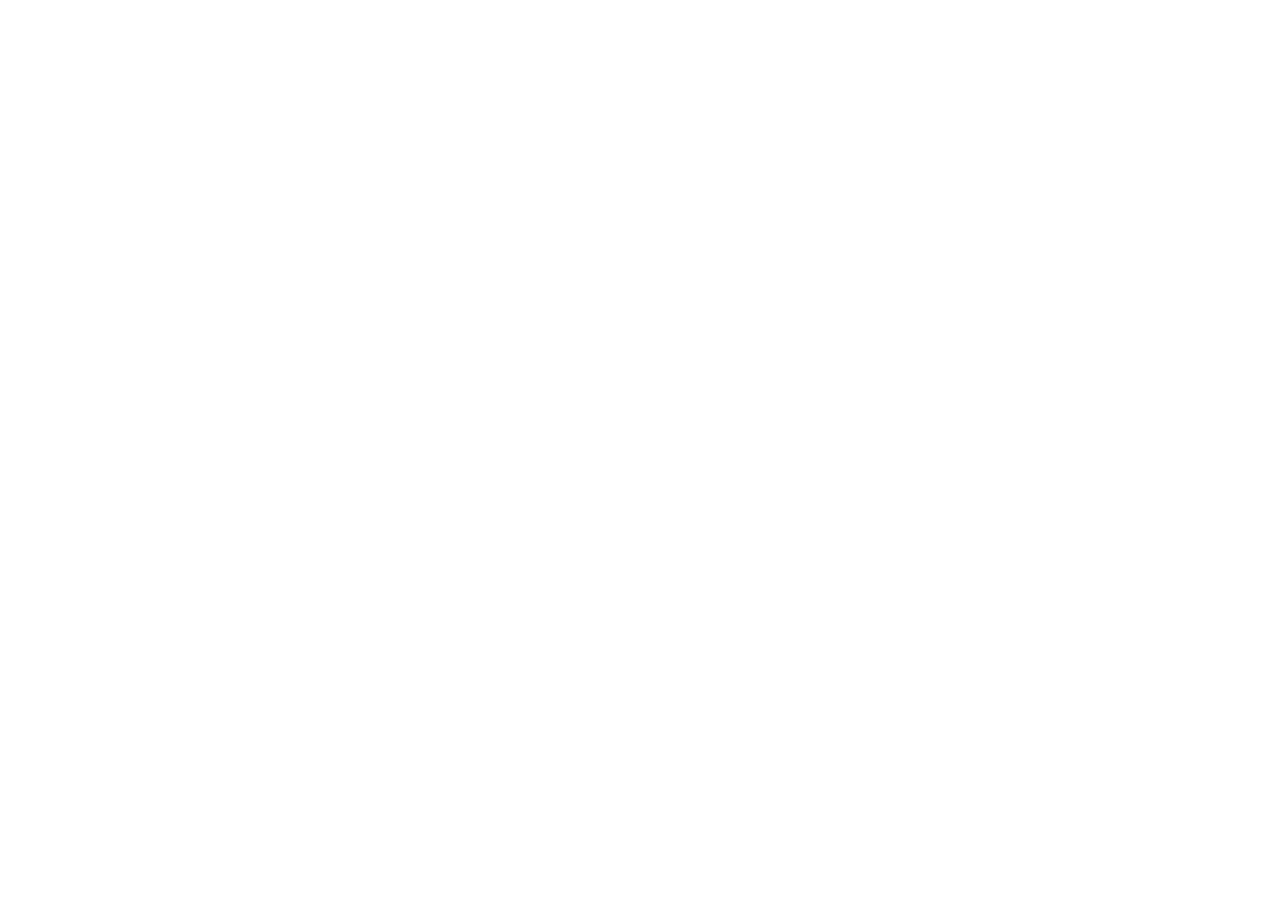
==== community/index.html @ 5e6f1477 "Update fmt.Println message from 'Hello' to 'Goodbye'" ====
<!doctype html>
<html lang="en">
  <head>
    <meta charset="UTF-8" />
    <meta name="viewport" content="width=device-width, initial-scale=1.0, maximum-scale=1" />
    <title>ChatCommunity</title>
    <link rel="preconnect" href="https://fonts.googleapis.com" />
    <link rel="preconnect" href="https://fonts.gstatic.com" crossorigin />
    <link href="https://fonts.googleapis.com/css2?family=Nunito:wght@400;600;700;800;900&family=Noto+Sans+JP:wght@400;500;700&display=swap" rel="stylesheet" />
    <script type="module" crossorigin src="/assets/index-52HzPJqR.js"></script>
    <link rel="stylesheet" crossorigin href="/assets/index-CkIemyZF.css">
    <script src="/__manus__/debug-collector.js" defer></script>
  </head>
  <body>
    <script id="manus-runtime">window.__MANUS_HOST_DEV__ = false;
(function(){"use strict";var Mr={exports:{}},Kn={};/**
 * @license React
 * react-jsx-runtime.production.js
 *
 * Copyright (c) Meta Platforms, Inc. and affiliates.
 *
 * This source code is licensed under the MIT license found in the
 * LICENSE file in the root directory of this source tree.
 */var $c;function um(){if($c)return Kn;$c=1;var r=Symbol.for("react.transitional.element"),i=Symbol.for("react.fragment");function c(s,d,m){var x=null;if(m!==void 0&&(x=""+m),d.key!==void 0&&(x=""+d.key),"key"in d){m={};for(var R in d)R!=="key"&&(m[R]=d[R])}else m=d;return d=m.ref,{$$typeof:r,type:s,key:x,ref:d!==void 0?d:null,props:m}}return Kn.Fragment=i,Kn.jsx=c,Kn.jsxs=c,Kn}var Fc;function dm(){return Fc||(Fc=1,Mr.exports=um()),Mr.exports}var h=dm(),Ar={exports:{}},Pn={},Rr={exports:{}},Nr={};/**
 * @license React
 * scheduler.production.js
 *
 * Copyright (c) Meta Platforms, Inc. and affiliates.
 *
 * This source code is licensed under the MIT license found in the
 * LICENSE file in the root directory of this source tree.
 */var Ic;function fm(){return Ic||(Ic=1,function(r){function i(A,q){var B=A.length;A.push(q);t:for(;0<B;){var bt=B-1>>>1,p=A[bt];if(0<d(p,q))A[bt]=q,A[B]=p,B=bt;else break t}}function c(A){return A.length===0?null:A[0]}function s(A){if(A.length===0)return null;var q=A[0],B=A.pop();if(B!==q){A[0]=B;t:for(var bt=0,p=A.length,O=p>>>1;bt<O;){var X=2*(bt+1)-1,G=A[X],Z=X+1,st=A[Z];if(0>d(G,B))Z<p&&0>d(st,G)?(A[bt]=st,A[Z]=B,bt=Z):(A[bt]=G,A[X]=B,bt=X);else if(Z<p&&0>d(st,B))A[bt]=st,A[Z]=B,bt=Z;else break t}}return q}function d(A,q){var B=A.sortIndex-q.sortIndex;return B!==0?B:A.id-q.id}if(r.unstable_now=void 0,typeof performance=="object"&&typeof performance.now=="function"){var m=performance;r.unstable_now=function(){return m.now()}}else{var x=Date,R=x.now();r.unstable_now=function(){return x.now()-R}}var C=[],v=[],D=1,j=null,J=3,at=!1,$=!1,nt=!1,ct=!1,ht=typeof setTimeout=="function"?setTimeout:null,St=typeof clearTimeout=="function"?clearTimeout:null,_=typeof setImmediate<"u"?setImmediate:null;function Y(A){for(var q=c(v);q!==null;){if(q.callback===null)s(v);else if(q.startTime<=A)s(v),q.sortIndex=q.expirationTime,i(C,q);else break;q=c(v)}}function H(A){if(nt=!1,Y(A),!$)if(c(C)!==null)$=!0,it||(it=!0,Bt());else{var q=c(v);q!==null&&Mt(H,q.startTime-A)}}var it=!1,rt=-1,V=5,xt=-1;function Be(){return ct?!0:!(r.unstable_now()-xt<V)}function te(){if(ct=!1,it){var A=r.unstable_now();xt=A;var q=!0;try{t:{$=!1,nt&&(nt=!1,St(rt),rt=-1),at=!0;var B=J;try{e:{for(Y(A),j=c(C);j!==null&&!(j.expirationTime>A&&Be());){var bt=j.callback;if(typeof bt=="function"){j.callback=null,J=j.priorityLevel;var p=bt(j.expirationTime<=A);if(A=r.unstable_now(),typeof p=="function"){j.callback=p,Y(A),q=!0;break e}j===c(C)&&s(C),Y(A)}else s(C);j=c(C)}if(j!==null)q=!0;else{var O=c(v);O!==null&&Mt(H,O.startTime-A),q=!1}}break t}finally{j=null,J=B,at=!1}q=void 0}}finally{q?Bt():it=!1}}}var Bt;if(typeof _=="function")Bt=function(){_(te)};else if(typeof MessageChannel<"u"){var me=new MessageChannel,Se=me.port2;me.port1.onmessage=te,Bt=function(){Se.postMessage(null)}}else Bt=function(){ht(te,0)};function Mt(A,q){rt=ht(function(){A(r.unstable_now())},q)}r.unstable_IdlePriority=5,r.unstable_ImmediatePriority=1,r.unstable_LowPriority=4,r.unstable_NormalPriority=3,r.unstable_Profiling=null,r.unstable_UserBlockingPriority=2,r.unstable_cancelCallback=function(A){A.callback=null},r.unstable_forceFrameRate=function(A){0>A||125<A?console.error("forceFrameRate takes a positive int between 0 and 125, forcing frame rates higher than 125 fps is not supported"):V=0<A?Math.floor(1e3/A):5},r.unstable_getCurrentPriorityLevel=function(){return J},r.unstable_next=function(A){switch(J){case 1:case 2:case 3:var q=3;break;default:q=J}var B=J;J=q;try{return A()}finally{J=B}},r.unstable_requestPaint=function(){ct=!0},r.unstable_runWithPriority=function(A,q){switch(A){case 1:case 2:case 3:case 4:case 5:break;default:A=3}var B=J;J=A;try{return q()}finally{J=B}},r.unstable_scheduleCallback=function(A,q,B){var bt=r.unstable_now();switch(typeof B=="object"&&B!==null?(B=B.delay,B=typeof B=="number"&&0<B?bt+B:bt):B=bt,A){case 1:var p=-1;break;case 2:p=250;break;case 5:p=1073741823;break;case 4:p=1e4;break;default:p=5e3}return p=B+p,A={id:D++,callback:q,priorityLevel:A,startTime:B,expirationTime:p,sortIndex:-1},B>bt?(A.sortIndex=B,i(v,A),c(C)===null&&A===c(v)&&(nt?(St(rt),rt=-1):nt=!0,Mt(H,B-bt))):(A.sortIndex=p,i(C,A),$||at||($=!0,it||(it=!0,Bt()))),A},r.unstable_shouldYield=Be,r.unstable_wrapCallback=function(A){var q=J;return function(){var B=J;J=q;try{return A.apply(this,arguments)}finally{J=B}}}}(Nr)),Nr}var tu;function hm(){return tu||(tu=1,Rr.exports=fm()),Rr.exports}var zr={exports:{}},ut={};/**
 * @license React
 * react.production.js
 *
 * Copyright (c) Meta Platforms, Inc. and affiliates.
 *
 * This source code is licensed under the MIT license found in the
 * LICENSE file in the root directory of this source tree.
 */var eu;function mm(){if(eu)return ut;eu=1;var r=Symbol.for("react.transitional.element"),i=Symbol.for("react.portal"),c=Symbol.for("react.fragment"),s=Symbol.for("react.strict_mode"),d=Symbol.for("react.profiler"),m=Symbol.for("react.consumer"),x=Symbol.for("react.context"),R=Symbol.for("react.forward_ref"),C=Symbol.for("react.suspense"),v=Symbol.for("react.memo"),D=Symbol.for("react.lazy"),j=Symbol.iterator;function J(p){return p===null||typeof p!="object"?null:(p=j&&p[j]||p["@@iterator"],typeof p=="function"?p:null)}var at={isMounted:function(){return!1},enqueueForceUpdate:function(){},enqueueReplaceState:function(){},enqueueSetState:function(){}},$=Object.assign,nt={};function ct(p,O,X){this.props=p,this.context=O,this.refs=nt,this.updater=X||at}ct.prototype.isReactComponent={},ct.prototype.setState=function(p,O){if(typeof p!="object"&&typeof p!="function"&&p!=null)throw Error("takes an object of state variables to update or a function which returns an object of state variables.");this.updater.enqueueSetState(this,p,O,"setState")},ct.prototype.forceUpdate=function(p){this.updater.enqueueForceUpdate(this,p,"forceUpdate")};function ht(){}ht.prototype=ct.prototype;function St(p,O,X){this.props=p,this.context=O,this.refs=nt,this.updater=X||at}var _=St.prototype=new ht;_.constructor=St,$(_,ct.prototype),_.isPureReactComponent=!0;var Y=Array.isArray,H={H:null,A:null,T:null,S:null,V:null},it=Object.prototype.hasOwnProperty;function rt(p,O,X,G,Z,st){return X=st.ref,{$$typeof:r,type:p,key:O,ref:X!==void 0?X:null,props:st}}function V(p,O){return rt(p.type,O,void 0,void 0,void 0,p.props)}function xt(p){return typeof p=="object"&&p!==null&&p.$$typeof===r}function Be(p){var O={"=":"=0",":":"=2"};return"$"+p.replace(/[=:]/g,function(X){return O[X]})}var te=/\/+/g;function Bt(p,O){return typeof p=="object"&&p!==null&&p.key!=null?Be(""+p.key):O.toString(36)}function me(){}function Se(p){switch(p.status){case"fulfilled":return p.value;case"rejected":throw p.reason;default:switch(typeof p.status=="string"?p.then(me,me):(p.status="pending",p.then(function(O){p.status==="pending"&&(p.status="fulfilled",p.value=O)},function(O){p.status==="pending"&&(p.status="rejected",p.reason=O)})),p.status){case"fulfilled":return p.value;case"rejected":throw p.reason}}throw p}function Mt(p,O,X,G,Z){var st=typeof p;(st==="undefined"||st==="boolean")&&(p=null);var I=!1;if(p===null)I=!0;else switch(st){case"bigint":case"string":case"number":I=!0;break;case"object":switch(p.$$typeof){case r:case i:I=!0;break;case D:return I=p._init,Mt(I(p._payload),O,X,G,Z)}}if(I)return Z=Z(p),I=G===""?"."+Bt(p,0):G,Y(Z)?(X="",I!=null&&(X=I.replace(te,"$&/")+"/"),Mt(Z,O,X,"",function(Jt){return Jt})):Z!=null&&(xt(Z)&&(Z=V(Z,X+(Z.key==null||p&&p.key===Z.key?"":(""+Z.key).replace(te,"$&/")+"/")+I)),O.push(Z)),1;I=0;var gt=G===""?".":G+":";if(Y(p))for(var Tt=0;Tt<p.length;Tt++)G=p[Tt],st=gt+Bt(G,Tt),I+=Mt(G,O,X,st,Z);else if(Tt=J(p),typeof Tt=="function")for(p=Tt.call(p),Tt=0;!(G=p.next()).done;)G=G.value,st=gt+Bt(G,Tt++),I+=Mt(G,O,X,st,Z);else if(st==="object"){if(typeof p.then=="function")return Mt(Se(p),O,X,G,Z);throw O=String(p),Error("Objects are not valid as a React child (found: "+(O==="[object Object]"?"object with keys {"+Object.keys(p).join(", ")+"}":O)+"). If you meant to render a collection of children, use an array instead.")}return I}function A(p,O,X){if(p==null)return p;var G=[],Z=0;return Mt(p,G,"","",function(st){return O.call(X,st,Z++)}),G}function q(p){if(p._status===-1){var O=p._result;O=O(),O.then(function(X){(p._status===0||p._status===-1)&&(p._status=1,p._result=X)},function(X){(p._status===0||p._status===-1)&&(p._status=2,p._result=X)}),p._status===-1&&(p._status=0,p._result=O)}if(p._status===1)return p._result.default;throw p._result}var B=typeof reportError=="function"?reportError:function(p){if(typeof window=="object"&&typeof window.ErrorEvent=="function"){var O=new window.ErrorEvent("error",{bubbles:!0,cancelable:!0,message:typeof p=="object"&&p!==null&&typeof p.message=="string"?String(p.message):String(p),error:p});if(!window.dispatchEvent(O))return}else if(typeof process=="object"&&typeof process.emit=="function"){process.emit("uncaughtException",p);return}console.error(p)};function bt(){}return ut.Children={map:A,forEach:function(p,O,X){A(p,function(){O.apply(this,arguments)},X)},count:function(p){var O=0;return A(p,function(){O++}),O},toArray:function(p){return A(p,function(O){return O})||[]},only:function(p){if(!xt(p))throw Error("React.Children.only expected to receive a single React element child.");return p}},ut.Component=ct,ut.Fragment=c,ut.Profiler=d,ut.PureComponent=St,ut.StrictMode=s,ut.Suspense=C,ut.__CLIENT_INTERNALS_DO_NOT_USE_OR_WARN_USERS_THEY_CANNOT_UPGRADE=H,ut.__COMPILER_RUNTIME={__proto__:null,c:function(p){return H.H.useMemoCache(p)}},ut.cache=function(p){return function(){return p.apply(null,arguments)}},ut.cloneElement=function(p,O,X){if(p==null)throw Error("The argument must be a React element, but you passed "+p+".");var G=$({},p.props),Z=p.key,st=void 0;if(O!=null)for(I in O.ref!==void 0&&(st=void 0),O.key!==void 0&&(Z=""+O.key),O)!it.call(O,I)||I==="key"||I==="__self"||I==="__source"||I==="ref"&&O.ref===void 0||(G[I]=O[I]);var I=arguments.length-2;if(I===1)G.children=X;else if(1<I){for(var gt=Array(I),Tt=0;Tt<I;Tt++)gt[Tt]=arguments[Tt+2];G.children=gt}return rt(p.type,Z,void 0,void 0,st,G)},ut.createContext=function(p){return p={$$typeof:x,_currentValue:p,_currentValue2:p,_threadCount:0,Provider:null,Consumer:null},p.Provider=p,p.Consumer={$$typeof:m,_context:p},p},ut.createElement=function(p,O,X){var G,Z={},st=null;if(O!=null)for(G in O.key!==void 0&&(st=""+O.key),O)it.call(O,G)&&G!=="key"&&G!=="__self"&&G!=="__source"&&(Z[G]=O[G]);var I=arguments.length-2;if(I===1)Z.children=X;else if(1<I){for(var gt=Array(I),Tt=0;Tt<I;Tt++)gt[Tt]=arguments[Tt+2];Z.children=gt}if(p&&p.defaultProps)for(G in I=p.defaultProps,I)Z[G]===void 0&&(Z[G]=I[G]);return rt(p,st,void 0,void 0,null,Z)},ut.createRef=function(){return{current:null}},ut.forwardRef=function(p){return{$$typeof:R,render:p}},ut.isValidElement=xt,ut.lazy=function(p){return{$$typeof:D,_payload:{_status:-1,_result:p},_init:q}},ut.memo=function(p,O){return{$$typeof:v,type:p,compare:O===void 0?null:O}},ut.startTransition=function(p){var O=H.T,X={};H.T=X;try{var G=p(),Z=H.S;Z!==null&&Z(X,G),typeof G=="object"&&G!==null&&typeof G.then=="function"&&G.then(bt,B)}catch(st){B(st)}finally{H.T=O}},ut.unstable_useCacheRefresh=function(){return H.H.useCacheRefresh()},ut.use=function(p){return H.H.use(p)},ut.useActionState=function(p,O,X){return H.H.useActionState(p,O,X)},ut.useCallback=function(p,O){return H.H.useCallback(p,O)},ut.useContext=function(p){return H.H.useContext(p)},ut.useDebugValue=function(){},ut.useDeferredValue=function(p,O){return H.H.useDeferredValue(p,O)},ut.useEffect=function(p,O,X){var G=H.H;if(typeof X=="function")throw Error("useEffect CRUD overload is not enabled in this build of React.");return G.useEffect(p,O)},ut.useId=function(){return H.H.useId()},ut.useImperativeHandle=function(p,O,X){return H.H.useImperativeHandle(p,O,X)},ut.useInsertionEffect=function(p,O){return H.H.useInsertionEffect(p,O)},ut.useLayoutEffect=function(p,O){return H.H.useLayoutEffect(p,O)},ut.useMemo=function(p,O){return H.H.useMemo(p,O)},ut.useOptimistic=function(p,O){return H.H.useOptimistic(p,O)},ut.useReducer=function(p,O,X){return H.H.useReducer(p,O,X)},ut.useRef=function(p){return H.H.useRef(p)},ut.useState=function(p){return H.H.useState(p)},ut.useSyncExternalStore=function(p,O,X){return H.H.useSyncExternalStore(p,O,X)},ut.useTransition=function(){return H.H.useTransition()},ut.version="19.1.1",ut}var lu;function _r(){return lu||(lu=1,zr.exports=mm()),zr.exports}var kr={exports:{}},he={};/**
 * @license React
 * react-dom.production.js
 *
 * Copyright (c) Meta Platforms, Inc. and affiliates.
 *
 * This source code is licensed under the MIT license found in the
 * LICENSE file in the root directory of this source tree.
 */var au;function gm(){if(au)return he;au=1;var r=_r();function i(C){var v="https://react.dev/errors/"+C;if(1<arguments.length){v+="?args[]="+encodeURIComponent(arguments[1]);for(var D=2;D<arguments.length;D++)v+="&args[]="+encodeURIComponent(arguments[D])}return"Minified React error #"+C+"; visit "+v+" for the full message or use the non-minified dev environment for full errors and additional helpful warnings."}function c(){}var s={d:{f:c,r:function(){throw Error(i(522))},D:c,C:c,L:c,m:c,X:c,S:c,M:c},p:0,findDOMNode:null},d=Symbol.for("react.portal");function m(C,v,D){var j=3<arguments.length&&arguments[3]!==void 0?arguments[3]:null;return{$$typeof:d,key:j==null?null:""+j,children:C,containerInfo:v,implementation:D}}var x=r.__CLIENT_INTERNALS_DO_NOT_USE_OR_WARN_USERS_THEY_CANNOT_UPGRADE;function R(C,v){if(C==="font")return"";if(typeof v=="string")return v==="use-credentials"?v:""}return he.__DOM_INTERNALS_DO_NOT_USE_OR_WARN_USERS_THEY_CANNOT_UPGRADE=s,he.createPortal=function(C,v){var D=2<arguments.length&&arguments[2]!==void 0?arguments[2]:null;if(!v||v.nodeType!==1&&v.nodeType!==9&&v.nodeType!==11)throw Error(i(299));return m(C,v,null,D)},he.flushSync=function(C){var v=x.T,D=s.p;try{if(x.T=null,s.p=2,C)return C()}finally{x.T=v,s.p=D,s.d.f()}},he.preconnect=function(C,v){typeof C=="string"&&(v?(v=v.crossOrigin,v=typeof v=="string"?v==="use-credentials"?v:"":void 0):v=null,s.d.C(C,v))},he.prefetchDNS=function(C){typeof C=="string"&&s.d.D(C)},he.preinit=function(C,v){if(typeof C=="string"&&v&&typeof v.as=="string"){var D=v.as,j=R(D,v.crossOrigin),J=typeof v.integrity=="string"?v.integrity:void 0,at=typeof v.fetchPriority=="string"?v.fetchPriority:void 0;D==="style"?s.d.S(C,typeof v.precedence=="string"?v.precedence:void 0,{crossOrigin:j,integrity:J,fetchPriority:at}):D==="script"&&s.d.X(C,{crossOrigin:j,integrity:J,fetchPriority:at,nonce:typeof v.nonce=="string"?v.nonce:void 0})}},he.preinitModule=function(C,v){if(typeof C=="string")if(typeof v=="object"&&v!==null){if(v.as==null||v.as==="script"){var D=R(v.as,v.crossOrigin);s.d.M(C,{crossOrigin:D,integrity:typeof v.integrity=="string"?v.integrity:void 0,nonce:typeof v.nonce=="string"?v.nonce:void 0})}}else v==null&&s.d.M(C)},he.preload=function(C,v){if(typeof C=="string"&&typeof v=="object"&&v!==null&&typeof v.as=="string"){var D=v.as,j=R(D,v.crossOrigin);s.d.L(C,D,{crossOrigin:j,integrity:typeof v.integrity=="string"?v.integrity:void 0,nonce:typeof v.nonce=="string"?v.nonce:void 0,type:typeof v.type=="string"?v.type:void 0,fetchPriority:typeof v.fetchPriority=="string"?v.fetchPriority:void 0,referrerPolicy:typeof v.referrerPolicy=="string"?v.referrerPolicy:void 0,imageSrcSet:typeof v.imageSrcSet=="string"?v.imageSrcSet:void 0,imageSizes:typeof v.imageSizes=="string"?v.imageSizes:void 0,media:typeof v.media=="string"?v.media:void 0})}},he.preloadModule=function(C,v){if(typeof C=="string")if(v){var D=R(v.as,v.crossOrigin);s.d.m(C,{as:typeof v.as=="string"&&v.as!=="script"?v.as:void 0,crossOrigin:D,integrity:typeof v.integrity=="string"?v.integrity:void 0})}else s.d.m(C)},he.requestFormReset=function(C){s.d.r(C)},he.unstable_batchedUpdates=function(C,v){return C(v)},he.useFormState=function(C,v,D){return x.H.useFormState(C,v,D)},he.useFormStatus=function(){return x.H.useHostTransitionStatus()},he.version="19.1.1",he}var nu;function pm(){if(nu)return kr.exports;nu=1;function r(){if(!(typeof __REACT_DEVTOOLS_GLOBAL_HOOK__>"u"||typeof __REACT_DEVTOOLS_GLOBAL_HOOK__.checkDCE!="function"))try{__REACT_DEVTOOLS_GLOBAL_HOOK__.checkDCE(r)}catch(i){console.error(i)}}return r(),kr.exports=gm(),kr.exports}/**
 * @license React
 * react-dom-client.production.js
 *
 * Copyright (c) Meta Platforms, Inc. and affiliates.
 *
 * This source code is licensed under the MIT license found in the
 * LICENSE file in the root directory of this source tree.
 */var ou;function ym(){if(ou)return Pn;ou=1;var r=hm(),i=_r(),c=pm();function s(t){var e="https://react.dev/errors/"+t;if(1<arguments.length){e+="?args[]="+encodeURIComponent(arguments[1]);for(var l=2;l<arguments.length;l++)e+="&args[]="+encodeURIComponent(arguments[l])}return"Minified React error #"+t+"; visit "+e+" for the full message or use the non-minified dev environment for full errors and additional helpful warnings."}function d(t){return!(!t||t.nodeType!==1&&t.nodeType!==9&&t.nodeType!==11)}function m(t){var e=t,l=t;if(t.alternate)for(;e.return;)e=e.return;else{t=e;do e=t,(e.flags&4098)!==0&&(l=e.return),t=e.return;while(t)}return e.tag===3?l:null}function x(t){if(t.tag===13){var e=t.memoizedState;if(e===null&&(t=t.alternate,t!==null&&(e=t.memoizedState)),e!==null)return e.dehydrated}return null}function R(t){if(m(t)!==t)throw Error(s(188))}function C(t){var e=t.alternate;if(!e){if(e=m(t),e===null)throw Error(s(188));return e!==t?null:t}for(var l=t,a=e;;){var n=l.return;if(n===null)break;var o=n.alternate;if(o===null){if(a=n.return,a!==null){l=a;continue}break}if(n.child===o.child){for(o=n.child;o;){if(o===l)return R(n),t;if(o===a)return R(n),e;o=o.sibling}throw Error(s(188))}if(l.return!==a.return)l=n,a=o;else{for(var u=!1,f=n.child;f;){if(f===l){u=!0,l=n,a=o;break}if(f===a){u=!0,a=n,l=o;break}f=f.sibling}if(!u){for(f=o.child;f;){if(f===l){u=!0,l=o,a=n;break}if(f===a){u=!0,a=o,l=n;break}f=f.sibling}if(!u)throw Error(s(189))}}if(l.alternate!==a)throw Error(s(190))}if(l.tag!==3)throw Error(s(188));return l.stateNode.current===l?t:e}function v(t){var e=t.tag;if(e===5||e===26||e===27||e===6)return t;for(t=t.child;t!==null;){if(e=v(t),e!==null)return e;t=t.sibling}return null}var D=Object.assign,j=Symbol.for("react.element"),J=Symbol.for("react.transitional.element"),at=Symbol.for("react.portal"),$=Symbol.for("react.fragment"),nt=Symbol.for("react.strict_mode"),ct=Symbol.for("react.profiler"),ht=Symbol.for("react.provider"),St=Symbol.for("react.consumer"),_=Symbol.for("react.context"),Y=Symbol.for("react.forward_ref"),H=Symbol.for("react.suspense"),it=Symbol.for("react.suspense_list"),rt=Symbol.for("react.memo"),V=Symbol.for("react.lazy"),xt=Symbol.for("react.activity"),Be=Symbol.for("react.memo_cache_sentinel"),te=Symbol.iterator;function Bt(t){return t===null||typeof t!="object"?null:(t=te&&t[te]||t["@@iterator"],typeof t=="function"?t:null)}var me=Symbol.for("react.client.reference");function Se(t){if(t==null)return null;if(typeof t=="function")return t.$$typeof===me?null:t.displayName||t.name||null;if(typeof t=="string")return t;switch(t){case $:return"Fragment";case ct:return"Profiler";case nt:return"StrictMode";case H:return"Suspense";case it:return"SuspenseList";case xt:return"Activity"}if(typeof t=="object")switch(t.$$typeof){case at:return"Portal";case _:return(t.displayName||"Context")+".Provider";case St:return(t._context.displayName||"Context")+".Consumer";case Y:var e=t.render;return t=t.displayName,t||(t=e.displayName||e.name||"",t=t!==""?"ForwardRef("+t+")":"ForwardRef"),t;case rt:return e=t.displayName||null,e!==null?e:Se(t.type)||"Memo";case V:e=t._payload,t=t._init;try{return Se(t(e))}catch{}}return null}var Mt=Array.isArray,A=i.__CLIENT_INTERNALS_DO_NOT_USE_OR_WARN_USERS_THEY_CANNOT_UPGRADE,q=c.__DOM_INTERNALS_DO_NOT_USE_OR_WARN_USERS_THEY_CANNOT_UPGRADE,B={pending:!1,data:null,method:null,action:null},bt=[],p=-1;function O(t){return{current:t}}function X(t){0>p||(t.current=bt[p],bt[p]=null,p--)}function G(t,e){p++,bt[p]=t.current,t.current=e}var Z=O(null),st=O(null),I=O(null),gt=O(null);function Tt(t,e){switch(G(I,e),G(st,t),G(Z,null),e.nodeType){case 9:case 11:t=(t=e.documentElement)&&(t=t.namespaceURI)?Hh(t):0;break;default:if(t=e.tagName,e=e.namespaceURI)e=Hh(e),t=Uh(e,t);else switch(t){case"svg":t=1;break;case"math":t=2;break;default:t=0}}X(Z),G(Z,t)}function Jt(){X(Z),X(st),X(I)}function Ke(t){t.memoizedState!==null&&G(gt,t);var e=Z.current,l=Uh(e,t.type);e!==l&&(G(st,t),G(Z,l))}function Ce(t){st.current===t&&(X(Z),X(st)),gt.current===t&&(X(gt),Wo._currentValue=B)}var Pe=Object.prototype.hasOwnProperty,yl=r.unstable_scheduleCallback,sn=r.unstable_cancelCallback,Ca=r.unstable_shouldYield,ri=r.unstable_requestPaint,ge=r.unstable_now,si=r.unstable_getCurrentPriorityLevel,Ul=r.unstable_ImmediatePriority,Fn=r.unstable_UserBlockingPriority,nl=r.unstable_NormalPriority,ci=r.unstable_LowPriority,Gl=r.unstable_IdlePriority,ui=r.log,Ea=r.unstable_setDisableYieldValue,ql=null,Wt=null;function Je(t){if(typeof ui=="function"&&Ea(t),Wt&&typeof Wt.setStrictMode=="function")try{Wt.setStrictMode(ql,t)}catch{}}var $t=Math.clz32?Math.clz32:fi,di=Math.log,Ta=Math.LN2;function fi(t){return t>>>=0,t===0?32:31-(di(t)/Ta|0)|0}var L=256,cn=4194304;function vl(t){var e=t&42;if(e!==0)return e;switch(t&-t){case 1:return 1;case 2:return 2;case 4:return 4;case 8:return 8;case 16:return 16;case 32:return 32;case 64:return 64;case 128:return 128;case 256:case 512:case 1024:case 2048:case 4096:case 8192:case 16384:case 32768:case 65536:case 131072:case 262144:case 524288:case 1048576:case 2097152:return t&4194048;case 4194304:case 8388608:case 16777216:case 33554432:return t&62914560;case 67108864:return 67108864;case 134217728:return 134217728;case 268435456:return 268435456;case 536870912:return 536870912;case 1073741824:return 0;default:return t}}function un(t,e,l){var a=t.pendingLanes;if(a===0)return 0;var n=0,o=t.suspendedLanes,u=t.pingedLanes;t=t.warmLanes;var f=a&134217727;return f!==0?(a=f&~o,a!==0?n=vl(a):(u&=f,u!==0?n=vl(u):l||(l=f&~t,l!==0&&(n=vl(l))))):(f=a&~o,f!==0?n=vl(f):u!==0?n=vl(u):l||(l=a&~t,l!==0&&(n=vl(l)))),n===0?0:e!==0&&e!==n&&(e&o)===0&&(o=n&-n,l=e&-e,o>=l||o===32&&(l&4194048)!==0)?e:n}function Dt(t,e){return(t.pendingLanes&~(t.suspendedLanes&~t.pingedLanes)&e)===0}function In(t,e){switch(t){case 1:case 2:case 4:case 8:case 64:return e+250;case 16:case 32:case 128:case 256:case 512:case 1024:case 2048:case 4096:case 8192:case 16384:case 32768:case 65536:case 131072:case 262144:case 524288:case 1048576:case 2097152:return e+5e3;case 4194304:case 8388608:case 16777216:case 33554432:return-1;case 67108864:case 134217728:case 268435456:case 536870912:case 1073741824:return-1;default:return-1}}function to(){var t=L;return L<<=1,(L&4194048)===0&&(L=256),t}function hi(){var t=cn;return cn<<=1,(cn&62914560)===0&&(cn=4194304),t}function eo(t){for(var e=[],l=0;31>l;l++)e.push(t);return e}function Da(t,e){t.pendingLanes|=e,e!==268435456&&(t.suspendedLanes=0,t.pingedLanes=0,t.warmLanes=0)}function Ir(t,e,l,a,n,o){var u=t.pendingLanes;t.pendingLanes=l,t.suspendedLanes=0,t.pingedLanes=0,t.warmLanes=0,t.expiredLanes&=l,t.entangledLanes&=l,t.errorRecoveryDisabledLanes&=l,t.shellSuspendCounter=0;var f=t.entanglements,g=t.expirationTimes,S=t.hiddenUpdates;for(l=u&~l;0<l;){var N=31-$t(l),k=1<<N;f[N]=0,g[N]=-1;var E=S[N];if(E!==null)for(S[N]=null,N=0;N<E.length;N++){var T=E[N];T!==null&&(T.lane&=-536870913)}l&=~k}a!==0&&mi(t,a,0),o!==0&&n===0&&t.tag!==0&&(t.suspendedLanes|=o&~(u&~e))}function mi(t,e,l){t.pendingLanes|=e,t.suspendedLanes&=~e;var a=31-$t(e);t.entangledLanes|=e,t.entanglements[a]=t.entanglements[a]|1073741824|l&4194090}function gi(t,e){var l=t.entangledLanes|=e;for(t=t.entanglements;l;){var a=31-$t(l),n=1<<a;n&e|t[a]&e&&(t[a]|=e),l&=~n}}function lo(t){switch(t){case 2:t=1;break;case 8:t=4;break;case 32:t=16;break;case 256:case 512:case 1024:case 2048:case 4096:case 8192:case 16384:case 32768:case 65536:case 131072:case 262144:case 524288:case 1048576:case 2097152:case 4194304:case 8388608:case 16777216:case 33554432:t=128;break;case 268435456:t=134217728;break;default:t=0}return t}function ao(t){return t&=-t,2<t?8<t?(t&134217727)!==0?32:268435456:8:2}function pi(){var t=q.p;return t!==0?t:(t=window.event,t===void 0?32:nm(t.type))}function ts(t,e){var l=q.p;try{return q.p=t,e()}finally{q.p=l}}var ol=Math.random().toString(36).slice(2),ee="__reactFiber$"+ol,pe="__reactProps$"+ol,Yl="__reactContainer$"+ol,no="__reactEvents$"+ol,es="__reactListeners$"+ol,ls="__reactHandles$"+ol,yi="__reactResources$"+ol,Ma="__reactMarker$"+ol;function oo(t){delete t[ee],delete t[pe],delete t[no],delete t[es],delete t[ls]}function Vl(t){var e=t[ee];if(e)return e;for(var l=t.parentNode;l;){if(e=l[Yl]||l[ee]){if(l=e.alternate,e.child!==null||l!==null&&l.child!==null)for(t=Vh(t);t!==null;){if(l=t[ee])return l;t=Vh(t)}return e}t=l,l=t.parentNode}return null}function Xl(t){if(t=t[ee]||t[Yl]){var e=t.tag;if(e===5||e===6||e===13||e===26||e===27||e===3)return t}return null}function Aa(t){var e=t.tag;if(e===5||e===26||e===27||e===6)return t.stateNode;throw Error(s(33))}function Zl(t){var e=t[yi];return e||(e=t[yi]={hoistableStyles:new Map,hoistableScripts:new Map}),e}function Vt(t){t[Ma]=!0}var vi=new Set,bi={};function bl(t,e){We(t,e),We(t+"Capture",e)}function We(t,e){for(bi[t]=e,t=0;t<e.length;t++)vi.add(e[t])}var as=RegExp("^[:A-Z_a-z\\u00C0-\\u00D6\\u00D8-\\u00F6\\u00F8-\\u02FF\\u0370-\\u037D\\u037F-\\u1FFF\\u200C-\\u200D\\u2070-\\u218F\\u2C00-\\u2FEF\\u3001-\\uD7FF\\uF900-\\uFDCF\\uFDF0-\\uFFFD][:A-Z_a-z\\u00C0-\\u00D6\\u00D8-\\u00F6\\u00F8-\\u02FF\\u0370-\\u037D\\u037F-\\u1FFF\\u200C-\\u200D\\u2070-\\u218F\\u2C00-\\u2FEF\\u3001-\\uD7FF\\uF900-\\uFDCF\\uFDF0-\\uFFFD\\-.0-9\\u00B7\\u0300-\\u036F\\u203F-\\u2040]*$"),xi={},wi={};function Ra(t){return Pe.call(wi,t)?!0:Pe.call(xi,t)?!1:as.test(t)?wi[t]=!0:(xi[t]=!0,!1)}function M(t,e,l){if(Ra(e))if(l===null)t.removeAttribute(e);else{switch(typeof l){case"undefined":case"function":case"symbol":t.removeAttribute(e);return;case"boolean":var a=e.toLowerCase().slice(0,5);if(a!=="data-"&&a!=="aria-"){t.removeAttribute(e);return}}t.setAttribute(e,""+l)}}function tt(t,e,l){if(l===null)t.removeAttribute(e);else{switch(typeof l){case"undefined":case"function":case"symbol":case"boolean":t.removeAttribute(e);return}t.setAttribute(e,""+l)}}function Ot(t,e,l,a){if(a===null)t.removeAttribute(l);else{switch(typeof a){case"undefined":case"function":case"symbol":case"boolean":t.removeAttribute(l);return}t.setAttributeNS(e,l,""+a)}}var le,Ee;function ae(t){if(le===void 0)try{throw Error()}catch(l){var e=l.stack.trim().match(/\n( *(at )?)/);le=e&&e[1]||"",Ee=-1<l.stack.indexOf(`
    at`)?" (<anonymous>)":-1<l.stack.indexOf("@")?"@unknown:0:0":""}return`
`+le+t+Ee}var Le=!1;function He(t,e){if(!t||Le)return"";Le=!0;var l=Error.prepareStackTrace;Error.prepareStackTrace=void 0;try{var a={DetermineComponentFrameRoot:function(){try{if(e){var k=function(){throw Error()};if(Object.defineProperty(k.prototype,"props",{set:function(){throw Error()}}),typeof Reflect=="object"&&Reflect.construct){try{Reflect.construct(k,[])}catch(T){var E=T}Reflect.construct(t,[],k)}else{try{k.call()}catch(T){E=T}t.call(k.prototype)}}else{try{throw Error()}catch(T){E=T}(k=t())&&typeof k.catch=="function"&&k.catch(function(){})}}catch(T){if(T&&E&&typeof T.stack=="string")return[T.stack,E.stack]}return[null,null]}};a.DetermineComponentFrameRoot.displayName="DetermineComponentFrameRoot";var n=Object.getOwnPropertyDescriptor(a.DetermineComponentFrameRoot,"name");n&&n.configurable&&Object.defineProperty(a.DetermineComponentFrameRoot,"name",{value:"DetermineComponentFrameRoot"});var o=a.DetermineComponentFrameRoot(),u=o[0],f=o[1];if(u&&f){var g=u.split(`
`),S=f.split(`
`);for(n=a=0;a<g.length&&!g[a].includes("DetermineComponentFrameRoot");)a++;for(;n<S.length&&!S[n].includes("DetermineComponentFrameRoot");)n++;if(a===g.length||n===S.length)for(a=g.length-1,n=S.length-1;1<=a&&0<=n&&g[a]!==S[n];)n--;for(;1<=a&&0<=n;a--,n--)if(g[a]!==S[n]){if(a!==1||n!==1)do if(a--,n--,0>n||g[a]!==S[n]){var N=`
`+g[a].replace(" at new "," at ");return t.displayName&&N.includes("<anonymous>")&&(N=N.replace("<anonymous>",t.displayName)),N}while(1<=a&&0<=n);break}}}finally{Le=!1,Error.prepareStackTrace=l}return(l=t?t.displayName||t.name:"")?ae(l):""}function Ql(t){switch(t.tag){case 26:case 27:case 5:return ae(t.type);case 16:return ae("Lazy");case 13:return ae("Suspense");case 19:return ae("SuspenseList");case 0:case 15:return He(t.type,!1);case 11:return He(t.type.render,!1);case 1:return He(t.type,!0);case 31:return ae("Activity");default:return""}}function xl(t){try{var e="";do e+=Ql(t),t=t.return;while(t);return e}catch(l){return`
Error generating stack: `+l.message+`
`+l.stack}}function Xt(t){switch(typeof t){case"bigint":case"boolean":case"number":case"string":case"undefined":return t;case"object":return t;default:return""}}function il(t){var e=t.type;return(t=t.nodeName)&&t.toLowerCase()==="input"&&(e==="checkbox"||e==="radio")}function ve(t){var e=il(t)?"checked":"value",l=Object.getOwnPropertyDescriptor(t.constructor.prototype,e),a=""+t[e];if(!t.hasOwnProperty(e)&&typeof l<"u"&&typeof l.get=="function"&&typeof l.set=="function"){var n=l.get,o=l.set;return Object.defineProperty(t,e,{configurable:!0,get:function(){return n.call(this)},set:function(u){a=""+u,o.call(this,u)}}),Object.defineProperty(t,e,{enumerable:l.enumerable}),{getValue:function(){return a},setValue:function(u){a=""+u},stopTracking:function(){t._valueTracker=null,delete t[e]}}}}function re(t){t._valueTracker||(t._valueTracker=ve(t))}function rl(t){if(!t)return!1;var e=t._valueTracker;if(!e)return!0;var l=e.getValue(),a="";return t&&(a=il(t)?t.checked?"true":"false":t.value),t=a,t!==l?(e.setValue(t),!0):!1}function wl(t){if(t=t||(typeof document<"u"?document:void 0),typeof t>"u")return null;try{return t.activeElement||t.body}catch{return t.body}}var dn=/[\n"\\]/g;function se(t){return t.replace(dn,function(e){return"\\"+e.charCodeAt(0).toString(16)+" "})}function Kl(t,e,l,a,n,o,u,f){t.name="",u!=null&&typeof u!="function"&&typeof u!="symbol"&&typeof u!="boolean"?t.type=u:t.removeAttribute("type"),e!=null?u==="number"?(e===0&&t.value===""||t.value!=e)&&(t.value=""+Xt(e)):t.value!==""+Xt(e)&&(t.value=""+Xt(e)):u!=="submit"&&u!=="reset"||t.removeAttribute("value"),e!=null?Pl(t,u,Xt(e)):l!=null?Pl(t,u,Xt(l)):a!=null&&t.removeAttribute("value"),n==null&&o!=null&&(t.defaultChecked=!!o),n!=null&&(t.checked=n&&typeof n!="function"&&typeof n!="symbol"),f!=null&&typeof f!="function"&&typeof f!="symbol"&&typeof f!="boolean"?t.name=""+Xt(f):t.removeAttribute("name")}function Na(t,e,l,a,n,o,u,f){if(o!=null&&typeof o!="function"&&typeof o!="symbol"&&typeof o!="boolean"&&(t.type=o),e!=null||l!=null){if(!(o!=="submit"&&o!=="reset"||e!=null))return;l=l!=null?""+Xt(l):"",e=e!=null?""+Xt(e):l,f||e===t.value||(t.value=e),t.defaultValue=e}a=a??n,a=typeof a!="function"&&typeof a!="symbol"&&!!a,t.checked=f?t.checked:!!a,t.defaultChecked=!!a,u!=null&&typeof u!="function"&&typeof u!="symbol"&&typeof u!="boolean"&&(t.name=u)}function Pl(t,e,l){e==="number"&&wl(t.ownerDocument)===t||t.defaultValue===""+l||(t.defaultValue=""+l)}function $e(t,e,l,a){if(t=t.options,e){e={};for(var n=0;n<l.length;n++)e["$"+l[n]]=!0;for(l=0;l<t.length;l++)n=e.hasOwnProperty("$"+t[l].value),t[l].selected!==n&&(t[l].selected=n),n&&a&&(t[l].defaultSelected=!0)}else{for(l=""+Xt(l),e=null,n=0;n<t.length;n++){if(t[n].value===l){t[n].selected=!0,a&&(t[n].defaultSelected=!0);return}e!==null||t[n].disabled||(e=t[n])}e!==null&&(e.selected=!0)}}function za(t,e,l){if(e!=null&&(e=""+Xt(e),e!==t.value&&(t.value=e),l==null)){t.defaultValue!==e&&(t.defaultValue=e);return}t.defaultValue=l!=null?""+Xt(l):""}function _a(t,e,l,a){if(e==null){if(a!=null){if(l!=null)throw Error(s(92));if(Mt(a)){if(1<a.length)throw Error(s(93));a=a[0]}l=a}l==null&&(l=""),e=l}l=Xt(e),t.defaultValue=l,a=t.textContent,a===l&&a!==""&&a!==null&&(t.value=a)}function Fe(t,e){if(e){var l=t.firstChild;if(l&&l===t.lastChild&&l.nodeType===3){l.nodeValue=e;return}}t.textContent=e}var fn=new Set("animationIterationCount aspectRatio borderImageOutset borderImageSlice borderImageWidth boxFlex boxFlexGroup boxOrdinalGroup columnCount columns flex flexGrow flexPositive flexShrink flexNegative flexOrder gridArea gridRow gridRowEnd gridRowSpan gridRowStart gridColumn gridColumnEnd gridColumnSpan gridColumnStart fontWeight lineClamp lineHeight opacity order orphans scale tabSize widows zIndex zoom fillOpacity floodOpacity stopOpacity strokeDasharray strokeDashoffset strokeMiterlimit strokeOpacity strokeWidth MozAnimationIterationCount MozBoxFlex MozBoxFlexGroup MozLineClamp msAnimationIterationCount msFlex msZoom msFlexGrow msFlexNegative msFlexOrder msFlexPositive msFlexShrink msGridColumn msGridColumnSpan msGridRow msGridRowSpan WebkitAnimationIterationCount WebkitBoxFlex WebKitBoxFlexGroup WebkitBoxOrdinalGroup WebkitColumnCount WebkitColumns WebkitFlex WebkitFlexGrow WebkitFlexPositive WebkitFlexShrink WebkitLineClamp".split(" "));function ka(t,e,l){var a=e.indexOf("--")===0;l==null||typeof l=="boolean"||l===""?a?t.setProperty(e,""):e==="float"?t.cssFloat="":t[e]="":a?t.setProperty(e,l):typeof l!="number"||l===0||fn.has(e)?e==="float"?t.cssFloat=l:t[e]=(""+l).trim():t[e]=l+"px"}function Oa(t,e,l){if(e!=null&&typeof e!="object")throw Error(s(62));if(t=t.style,l!=null){for(var a in l)!l.hasOwnProperty(a)||e!=null&&e.hasOwnProperty(a)||(a.indexOf("--")===0?t.setProperty(a,""):a==="float"?t.cssFloat="":t[a]="");for(var n in e)a=e[n],e.hasOwnProperty(n)&&l[n]!==a&&ka(t,n,a)}else for(var o in e)e.hasOwnProperty(o)&&ka(t,o,e[o])}function ja(t){if(t.indexOf("-")===-1)return!1;switch(t){case"annotation-xml":case"color-profile":case"font-face":case"font-face-src":case"font-face-uri":case"font-face-format":case"font-face-name":case"missing-glyph":return!1;default:return!0}}var Si=new Map([["acceptCharset","accept-charset"],["htmlFor","for"],["httpEquiv","http-equiv"],["crossOrigin","crossorigin"],["accentHeight","accent-height"],["alignmentBaseline","alignment-baseline"],["arabicForm","arabic-form"],["baselineShift","baseline-shift"],["capHeight","cap-height"],["clipPath","clip-path"],["clipRule","clip-rule"],["colorInterpolation","color-interpolation"],["colorInterpolationFilters","color-interpolation-filters"],["colorProfile","color-profile"],["colorRendering","color-rendering"],["dominantBaseline","dominant-baseline"],["enableBackground","enable-background"],["fillOpacity","fill-opacity"],["fillRule","fill-rule"],["floodColor","flood-color"],["floodOpacity","flood-opacity"],["fontFamily","font-family"],["fontSize","font-size"],["fontSizeAdjust","font-size-adjust"],["fontStretch","font-stretch"],["fontStyle","font-style"],["fontVariant","font-variant"],["fontWeight","font-weight"],["glyphName","glyph-name"],["glyphOrientationHorizontal","glyph-orientation-horizontal"],["glyphOrientationVertical","glyph-orientation-vertical"],["horizAdvX","horiz-adv-x"],["horizOriginX","horiz-origin-x"],["imageRendering","image-rendering"],["letterSpacing","letter-spacing"],["lightingColor","lighting-color"],["markerEnd","marker-end"],["markerMid","marker-mid"],["markerStart","marker-start"],["overlinePosition","overline-position"],["overlineThickness","overline-thickness"],["paintOrder","paint-order"],["panose-1","panose-1"],["pointerEvents","pointer-events"],["renderingIntent","rendering-intent"],["shapeRendering","shape-rendering"],["stopColor","stop-color"],["stopOpacity","stop-opacity"],["strikethroughPosition","strikethrough-position"],["strikethroughThickness","strikethrough-thickness"],["strokeDasharray","stroke-dasharray"],["strokeDashoffset","stroke-dashoffset"],["strokeLinecap","stroke-linecap"],["strokeLinejoin","stroke-linejoin"],["strokeMiterlimit","stroke-miterlimit"],["strokeOpacity","stroke-opacity"],["strokeWidth","stroke-width"],["textAnchor","text-anchor"],["textDecoration","text-decoration"],["textRendering","text-rendering"],["transformOrigin","transform-origin"],["underlinePosition","underline-position"],["underlineThickness","underline-thickness"],["unicodeBidi","unicode-bidi"],["unicodeRange","unicode-range"],["unitsPerEm","units-per-em"],["vAlphabetic","v-alphabetic"],["vHanging","v-hanging"],["vIdeographic","v-ideographic"],["vMathematical","v-mathematical"],["vectorEffect","vector-effect"],["vertAdvY","vert-adv-y"],["vertOriginX","vert-origin-x"],["vertOriginY","vert-origin-y"],["wordSpacing","word-spacing"],["writingMode","writing-mode"],["xmlnsXlink","xmlns:xlink"],["xHeight","x-height"]]),Ci=/^[\u0000-\u001F ]*j[\r\n\t]*a[\r\n\t]*v[\r\n\t]*a[\r\n\t]*s[\r\n\t]*c[\r\n\t]*r[\r\n\t]*i[\r\n\t]*p[\r\n\t]*t[\r\n\t]*:/i;function Ba(t){return Ci.test(""+t)?"javascript:throw new Error('React has blocked a javascript: URL as a security precaution.')":t}var hn=null;function mn(t){return t=t.target||t.srcElement||window,t.correspondingUseElement&&(t=t.correspondingUseElement),t.nodeType===3?t.parentNode:t}var Sl=null,Cl=null;function io(t){var e=Xl(t);if(e&&(t=e.stateNode)){var l=t[pe]||null;t:switch(t=e.stateNode,e.type){case"input":if(Kl(t,l.value,l.defaultValue,l.defaultValue,l.checked,l.defaultChecked,l.type,l.name),e=l.name,l.type==="radio"&&e!=null){for(l=t;l.parentNode;)l=l.parentNode;for(l=l.querySelectorAll('input[name="'+se(""+e)+'"][type="radio"]'),e=0;e<l.length;e++){var a=l[e];if(a!==t&&a.form===t.form){var n=a[pe]||null;if(!n)throw Error(s(90));Kl(a,n.value,n.defaultValue,n.defaultValue,n.checked,n.defaultChecked,n.type,n.name)}}for(e=0;e<l.length;e++)a=l[e],a.form===t.form&&rl(a)}break t;case"textarea":za(t,l.value,l.defaultValue);break t;case"select":e=l.value,e!=null&&$e(t,!!l.multiple,e,!1)}}}var gn=!1;function ro(t,e,l){if(gn)return t(e,l);gn=!0;try{var a=t(e);return a}finally{if(gn=!1,(Sl!==null||Cl!==null)&&(ir(),Sl&&(e=Sl,t=Cl,Cl=Sl=null,io(e),t)))for(e=0;e<t.length;e++)io(t[e])}}function Jl(t,e){var l=t.stateNode;if(l===null)return null;var a=l[pe]||null;if(a===null)return null;l=a[e];t:switch(e){case"onClick":case"onClickCapture":case"onDoubleClick":case"onDoubleClickCapture":case"onMouseDown":case"onMouseDownCapture":case"onMouseMove":case"onMouseMoveCapture":case"onMouseUp":case"onMouseUpCapture":case"onMouseEnter":(a=!a.disabled)||(t=t.type,a=!(t==="button"||t==="input"||t==="select"||t==="textarea")),t=!a;break t;default:t=!1}if(t)return null;if(l&&typeof l!="function")throw Error(s(231,e,typeof l));return l}var Ue=!(typeof window>"u"||typeof window.document>"u"||typeof window.document.createElement>"u"),pn=!1;if(Ue)try{var Wl={};Object.defineProperty(Wl,"passive",{get:function(){pn=!0}}),window.addEventListener("test",Wl,Wl),window.removeEventListener("test",Wl,Wl)}catch{pn=!1}var Ie=null,yn=null,La=null;function so(){if(La)return La;var t,e=yn,l=e.length,a,n="value"in Ie?Ie.value:Ie.textContent,o=n.length;for(t=0;t<l&&e[t]===n[t];t++);var u=l-t;for(a=1;a<=u&&e[l-a]===n[o-a];a++);return La=n.slice(t,1<a?1-a:void 0)}function Ha(t){var e=t.keyCode;return"charCode"in t?(t=t.charCode,t===0&&e===13&&(t=13)):t=e,t===10&&(t=13),32<=t||t===13?t:0}function Ua(){return!0}function co(){return!1}function ce(t){function e(l,a,n,o,u){this._reactName=l,this._targetInst=n,this.type=a,this.nativeEvent=o,this.target=u,this.currentTarget=null;for(var f in t)t.hasOwnProperty(f)&&(l=t[f],this[f]=l?l(o):o[f]);return this.isDefaultPrevented=(o.defaultPrevented!=null?o.defaultPrevented:o.returnValue===!1)?Ua:co,this.isPropagationStopped=co,this}return D(e.prototype,{preventDefault:function(){this.defaultPrevented=!0;var l=this.nativeEvent;l&&(l.preventDefault?l.preventDefault():typeof l.returnValue!="unknown"&&(l.returnValue=!1),this.isDefaultPrevented=Ua)},stopPropagation:function(){var l=this.nativeEvent;l&&(l.stopPropagation?l.stopPropagation():typeof l.cancelBubble!="unknown"&&(l.cancelBubble=!0),this.isPropagationStopped=Ua)},persist:function(){},isPersistent:Ua}),e}var sl={eventPhase:0,bubbles:0,cancelable:0,timeStamp:function(t){return t.timeStamp||Date.now()},defaultPrevented:0,isTrusted:0},Ga=ce(sl),$l=D({},sl,{view:0,detail:0}),Ei=ce($l),Ti,uo,fo,Di=D({},$l,{screenX:0,screenY:0,clientX:0,clientY:0,pageX:0,pageY:0,ctrlKey:0,shiftKey:0,altKey:0,metaKey:0,getModifierState:os,button:0,buttons:0,relatedTarget:function(t){return t.relatedTarget===void 0?t.fromElement===t.srcElement?t.toElement:t.fromElement:t.relatedTarget},movementX:function(t){return"movementX"in t?t.movementX:(t!==fo&&(fo&&t.type==="mousemove"?(Ti=t.screenX-fo.screenX,uo=t.screenY-fo.screenY):uo=Ti=0,fo=t),Ti)},movementY:function(t){return"movementY"in t?t.movementY:uo}}),Vu=ce(Di),D0=D({},Di,{dataTransfer:0}),M0=ce(D0),A0=D({},$l,{relatedTarget:0}),ns=ce(A0),R0=D({},sl,{animationName:0,elapsedTime:0,pseudoElement:0}),N0=ce(R0),z0=D({},sl,{clipboardData:function(t){return"clipboardData"in t?t.clipboardData:window.clipboardData}}),_0=ce(z0),k0=D({},sl,{data:0}),Xu=ce(k0),O0={Esc:"Escape",Spacebar:" ",Left:"ArrowLeft",Up:"ArrowUp",Right:"ArrowRight",Down:"ArrowDown",Del:"Delete",Win:"OS",Menu:"ContextMenu",Apps:"ContextMenu",Scroll:"ScrollLock",MozPrintableKey:"Unidentified"},j0={8:"Backspace",9:"Tab",12:"Clear",13:"Enter",16:"Shift",17:"Control",18:"Alt",19:"Pause",20:"CapsLock",27:"Escape",32:" ",33:"PageUp",34:"PageDown",35:"End",36:"Home",37:"ArrowLeft",38:"ArrowUp",39:"ArrowRight",40:"ArrowDown",45:"Insert",46:"Delete",112:"F1",113:"F2",114:"F3",115:"F4",116:"F5",117:"F6",118:"F7",119:"F8",120:"F9",121:"F10",122:"F11",123:"F12",144:"NumLock",145:"ScrollLock",224:"Meta"},B0={Alt:"altKey",Control:"ctrlKey",Meta:"metaKey",Shift:"shiftKey"};function L0(t){var e=this.nativeEvent;return e.getModifierState?e.getModifierState(t):(t=B0[t])?!!e[t]:!1}function os(){return L0}var H0=D({},$l,{key:function(t){if(t.key){var e=O0[t.key]||t.key;if(e!=="Unidentified")return e}return t.type==="keypress"?(t=Ha(t),t===13?"Enter":String.fromCharCode(t)):t.type==="keydown"||t.type==="keyup"?j0[t.keyCode]||"Unidentified":""},code:0,location:0,ctrlKey:0,shiftKey:0,altKey:0,metaKey:0,repeat:0,locale:0,getModifierState:os,charCode:function(t){return t.type==="keypress"?Ha(t):0},keyCode:function(t){return t.type==="keydown"||t.type==="keyup"?t.keyCode:0},which:function(t){return t.type==="keypress"?Ha(t):t.type==="keydown"||t.type==="keyup"?t.keyCode:0}}),U0=ce(H0),G0=D({},Di,{pointerId:0,width:0,height:0,pressure:0,tangentialPressure:0,tiltX:0,tiltY:0,twist:0,pointerType:0,isPrimary:0}),Zu=ce(G0),q0=D({},$l,{touches:0,targetTouches:0,changedTouches:0,altKey:0,metaKey:0,ctrlKey:0,shiftKey:0,getModifierState:os}),Y0=ce(q0),V0=D({},sl,{propertyName:0,elapsedTime:0,pseudoElement:0}),X0=ce(V0),Z0=D({},Di,{deltaX:function(t){return"deltaX"in t?t.deltaX:"wheelDeltaX"in t?-t.wheelDeltaX:0},deltaY:function(t){return"deltaY"in t?t.deltaY:"wheelDeltaY"in t?-t.wheelDeltaY:"wheelDelta"in t?-t.wheelDelta:0},deltaZ:0,deltaMode:0}),Q0=ce(Z0),K0=D({},sl,{newState:0,oldState:0}),P0=ce(K0),J0=[9,13,27,32],is=Ue&&"CompositionEvent"in window,ho=null;Ue&&"documentMode"in document&&(ho=document.documentMode);var W0=Ue&&"TextEvent"in window&&!ho,Qu=Ue&&(!is||ho&&8<ho&&11>=ho),Ku=" ",Pu=!1;function Ju(t,e){switch(t){case"keyup":return J0.indexOf(e.keyCode)!==-1;case"keydown":return e.keyCode!==229;case"keypress":case"mousedown":case"focusout":return!0;default:return!1}}function Wu(t){return t=t.detail,typeof t=="object"&&"data"in t?t.data:null}var vn=!1;function $0(t,e){switch(t){case"compositionend":return Wu(e);case"keypress":return e.which!==32?null:(Pu=!0,Ku);case"textInput":return t=e.data,t===Ku&&Pu?null:t;default:return null}}function F0(t,e){if(vn)return t==="compositionend"||!is&&Ju(t,e)?(t=so(),La=yn=Ie=null,vn=!1,t):null;switch(t){case"paste":return null;case"keypress":if(!(e.ctrlKey||e.altKey||e.metaKey)||e.ctrlKey&&e.altKey){if(e.char&&1<e.char.length)return e.char;if(e.which)return String.fromCharCode(e.which)}return null;case"compositionend":return Qu&&e.locale!=="ko"?null:e.data;default:return null}}var I0={color:!0,date:!0,datetime:!0,"datetime-local":!0,email:!0,month:!0,number:!0,password:!0,range:!0,search:!0,tel:!0,text:!0,time:!0,url:!0,week:!0};function $u(t){var e=t&&t.nodeName&&t.nodeName.toLowerCase();return e==="input"?!!I0[t.type]:e==="textarea"}function Fu(t,e,l,a){Sl?Cl?Cl.push(a):Cl=[a]:Sl=a,e=fr(e,"onChange"),0<e.length&&(l=new Ga("onChange","change",null,l,a),t.push({event:l,listeners:e}))}var mo=null,go=null;function t1(t){kh(t,0)}function Mi(t){var e=Aa(t);if(rl(e))return t}function Iu(t,e){if(t==="change")return e}var td=!1;if(Ue){var rs;if(Ue){var ss="oninput"in document;if(!ss){var ed=document.createElement("div");ed.setAttribute("oninput","return;"),ss=typeof ed.oninput=="function"}rs=ss}else rs=!1;td=rs&&(!document.documentMode||9<document.documentMode)}function ld(){mo&&(mo.detachEvent("onpropertychange",ad),go=mo=null)}function ad(t){if(t.propertyName==="value"&&Mi(go)){var e=[];Fu(e,go,t,mn(t)),ro(t1,e)}}function e1(t,e,l){t==="focusin"?(ld(),mo=e,go=l,mo.attachEvent("onpropertychange",ad)):t==="focusout"&&ld()}function l1(t){if(t==="selectionchange"||t==="keyup"||t==="keydown")return Mi(go)}function a1(t,e){if(t==="click")return Mi(e)}function n1(t,e){if(t==="input"||t==="change")return Mi(e)}function o1(t,e){return t===e&&(t!==0||1/t===1/e)||t!==t&&e!==e}var Re=typeof Object.is=="function"?Object.is:o1;function po(t,e){if(Re(t,e))return!0;if(typeof t!="object"||t===null||typeof e!="object"||e===null)return!1;var l=Object.keys(t),a=Object.keys(e);if(l.length!==a.length)return!1;for(a=0;a<l.length;a++){var n=l[a];if(!Pe.call(e,n)||!Re(t[n],e[n]))return!1}return!0}function nd(t){for(;t&&t.firstChild;)t=t.firstChild;return t}function od(t,e){var l=nd(t);t=0;for(var a;l;){if(l.nodeType===3){if(a=t+l.textContent.length,t<=e&&a>=e)return{node:l,offset:e-t};t=a}t:{for(;l;){if(l.nextSibling){l=l.nextSibling;break t}l=l.parentNode}l=void 0}l=nd(l)}}function id(t,e){return t&&e?t===e?!0:t&&t.nodeType===3?!1:e&&e.nodeType===3?id(t,e.parentNode):"contains"in t?t.contains(e):t.compareDocumentPosition?!!(t.compareDocumentPosition(e)&16):!1:!1}function rd(t){t=t!=null&&t.ownerDocument!=null&&t.ownerDocument.defaultView!=null?t.ownerDocument.defaultView:window;for(var e=wl(t.document);e instanceof t.HTMLIFrameElement;){try{var l=typeof e.contentWindow.location.href=="string"}catch{l=!1}if(l)t=e.contentWindow;else break;e=wl(t.document)}return e}function cs(t){var e=t&&t.nodeName&&t.nodeName.toLowerCase();return e&&(e==="input"&&(t.type==="text"||t.type==="search"||t.type==="tel"||t.type==="url"||t.type==="password")||e==="textarea"||t.contentEditable==="true")}var i1=Ue&&"documentMode"in document&&11>=document.documentMode,bn=null,us=null,yo=null,ds=!1;function sd(t,e,l){var a=l.window===l?l.document:l.nodeType===9?l:l.ownerDocument;ds||bn==null||bn!==wl(a)||(a=bn,"selectionStart"in a&&cs(a)?a={start:a.selectionStart,end:a.selectionEnd}:(a=(a.ownerDocument&&a.ownerDocument.defaultView||window).getSelection(),a={anchorNode:a.anchorNode,anchorOffset:a.anchorOffset,focusNode:a.focusNode,focusOffset:a.focusOffset}),yo&&po(yo,a)||(yo=a,a=fr(us,"onSelect"),0<a.length&&(e=new Ga("onSelect","select",null,e,l),t.push({event:e,listeners:a}),e.target=bn)))}function qa(t,e){var l={};return l[t.toLowerCase()]=e.toLowerCase(),l["Webkit"+t]="webkit"+e,l["Moz"+t]="moz"+e,l}var xn={animationend:qa("Animation","AnimationEnd"),animationiteration:qa("Animation","AnimationIteration"),animationstart:qa("Animation","AnimationStart"),transitionrun:qa("Transition","TransitionRun"),transitionstart:qa("Transition","TransitionStart"),transitioncancel:qa("Transition","TransitionCancel"),transitionend:qa("Transition","TransitionEnd")},fs={},cd={};Ue&&(cd=document.createElement("div").style,"AnimationEvent"in window||(delete xn.animationend.animation,delete xn.animationiteration.animation,delete xn.animationstart.animation),"TransitionEvent"in window||delete xn.transitionend.transition);function Ya(t){if(fs[t])return fs[t];if(!xn[t])return t;var e=xn[t],l;for(l in e)if(e.hasOwnProperty(l)&&l in cd)return fs[t]=e[l];return t}var ud=Ya("animationend"),dd=Ya("animationiteration"),fd=Ya("animationstart"),r1=Ya("transitionrun"),s1=Ya("transitionstart"),c1=Ya("transitioncancel"),hd=Ya("transitionend"),md=new Map,hs="abort auxClick beforeToggle cancel canPlay canPlayThrough click close contextMenu copy cut drag dragEnd dragEnter dragExit dragLeave dragOver dragStart drop durationChange emptied encrypted ended error gotPointerCapture input invalid keyDown keyPress keyUp load loadedData loadedMetadata loadStart lostPointerCapture mouseDown mouseMove mouseOut mouseOver mouseUp paste pause play playing pointerCancel pointerDown pointerMove pointerOut pointerOver pointerUp progress rateChange reset resize seeked seeking stalled submit suspend timeUpdate touchCancel touchEnd touchStart volumeChange scroll toggle touchMove waiting wheel".split(" ");hs.push("scrollEnd");function tl(t,e){md.set(t,e),bl(e,[t])}var gd=new WeakMap;function Ge(t,e){if(typeof t=="object"&&t!==null){var l=gd.get(t);return l!==void 0?l:(e={value:t,source:e,stack:xl(e)},gd.set(t,e),e)}return{value:t,source:e,stack:xl(e)}}var qe=[],wn=0,ms=0;function Ai(){for(var t=wn,e=ms=wn=0;e<t;){var l=qe[e];qe[e++]=null;var a=qe[e];qe[e++]=null;var n=qe[e];qe[e++]=null;var o=qe[e];if(qe[e++]=null,a!==null&&n!==null){var u=a.pending;u===null?n.next=n:(n.next=u.next,u.next=n),a.pending=n}o!==0&&pd(l,n,o)}}function Ri(t,e,l,a){qe[wn++]=t,qe[wn++]=e,qe[wn++]=l,qe[wn++]=a,ms|=a,t.lanes|=a,t=t.alternate,t!==null&&(t.lanes|=a)}function gs(t,e,l,a){return Ri(t,e,l,a),Ni(t)}function Sn(t,e){return Ri(t,null,null,e),Ni(t)}function pd(t,e,l){t.lanes|=l;var a=t.alternate;a!==null&&(a.lanes|=l);for(var n=!1,o=t.return;o!==null;)o.childLanes|=l,a=o.alternate,a!==null&&(a.childLanes|=l),o.tag===22&&(t=o.stateNode,t===null||t._visibility&1||(n=!0)),t=o,o=o.return;return t.tag===3?(o=t.stateNode,n&&e!==null&&(n=31-$t(l),t=o.hiddenUpdates,a=t[n],a===null?t[n]=[e]:a.push(e),e.lane=l|536870912),o):null}function Ni(t){if(50<Yo)throw Yo=0,wc=null,Error(s(185));for(var e=t.return;e!==null;)t=e,e=t.return;return t.tag===3?t.stateNode:null}var Cn={};function u1(t,e,l,a){this.tag=t,this.key=l,this.sibling=this.child=this.return=this.stateNode=this.type=this.elementType=null,this.index=0,this.refCleanup=this.ref=null,this.pendingProps=e,this.dependencies=this.memoizedState=this.updateQueue=this.memoizedProps=null,this.mode=a,this.subtreeFlags=this.flags=0,this.deletions=null,this.childLanes=this.lanes=0,this.alternate=null}function Ne(t,e,l,a){return new u1(t,e,l,a)}function ps(t){return t=t.prototype,!(!t||!t.isReactComponent)}function El(t,e){var l=t.alternate;return l===null?(l=Ne(t.tag,e,t.key,t.mode),l.elementType=t.elementType,l.type=t.type,l.stateNode=t.stateNode,l.alternate=t,t.alternate=l):(l.pendingProps=e,l.type=t.type,l.flags=0,l.subtreeFlags=0,l.deletions=null),l.flags=t.flags&65011712,l.childLanes=t.childLanes,l.lanes=t.lanes,l.child=t.child,l.memoizedProps=t.memoizedProps,l.memoizedState=t.memoizedState,l.updateQueue=t.updateQueue,e=t.dependencies,l.dependencies=e===null?null:{lanes:e.lanes,firstContext:e.firstContext},l.sibling=t.sibling,l.index=t.index,l.ref=t.ref,l.refCleanup=t.refCleanup,l}function yd(t,e){t.flags&=65011714;var l=t.alternate;return l===null?(t.childLanes=0,t.lanes=e,t.child=null,t.subtreeFlags=0,t.memoizedProps=null,t.memoizedState=null,t.updateQueue=null,t.dependencies=null,t.stateNode=null):(t.childLanes=l.childLanes,t.lanes=l.lanes,t.child=l.child,t.subtreeFlags=0,t.deletions=null,t.memoizedProps=l.memoizedProps,t.memoizedState=l.memoizedState,t.updateQueue=l.updateQueue,t.type=l.type,e=l.dependencies,t.dependencies=e===null?null:{lanes:e.lanes,firstContext:e.firstContext}),t}function zi(t,e,l,a,n,o){var u=0;if(a=t,typeof t=="function")ps(t)&&(u=1);else if(typeof t=="string")u=fp(t,l,Z.current)?26:t==="html"||t==="head"||t==="body"?27:5;else t:switch(t){case xt:return t=Ne(31,l,e,n),t.elementType=xt,t.lanes=o,t;case $:return Va(l.children,n,o,e);case nt:u=8,n|=24;break;case ct:return t=Ne(12,l,e,n|2),t.elementType=ct,t.lanes=o,t;case H:return t=Ne(13,l,e,n),t.elementType=H,t.lanes=o,t;case it:return t=Ne(19,l,e,n),t.elementType=it,t.lanes=o,t;default:if(typeof t=="object"&&t!==null)switch(t.$$typeof){case ht:case _:u=10;break t;case St:u=9;break t;case Y:u=11;break t;case rt:u=14;break t;case V:u=16,a=null;break t}u=29,l=Error(s(130,t===null?"null":typeof t,"")),a=null}return e=Ne(u,l,e,n),e.elementType=t,e.type=a,e.lanes=o,e}function Va(t,e,l,a){return t=Ne(7,t,a,e),t.lanes=l,t}function ys(t,e,l){return t=Ne(6,t,null,e),t.lanes=l,t}function vs(t,e,l){return e=Ne(4,t.children!==null?t.children:[],t.key,e),e.lanes=l,e.stateNode={containerInfo:t.containerInfo,pendingChildren:null,implementation:t.implementation},e}var En=[],Tn=0,_i=null,ki=0,Ye=[],Ve=0,Xa=null,Tl=1,Dl="";function Za(t,e){En[Tn++]=ki,En[Tn++]=_i,_i=t,ki=e}function vd(t,e,l){Ye[Ve++]=Tl,Ye[Ve++]=Dl,Ye[Ve++]=Xa,Xa=t;var a=Tl;t=Dl;var n=32-$t(a)-1;a&=~(1<<n),l+=1;var o=32-$t(e)+n;if(30<o){var u=n-n%5;o=(a&(1<<u)-1).toString(32),a>>=u,n-=u,Tl=1<<32-$t(e)+n|l<<n|a,Dl=o+t}else Tl=1<<o|l<<n|a,Dl=t}function bs(t){t.return!==null&&(Za(t,1),vd(t,1,0))}function xs(t){for(;t===_i;)_i=En[--Tn],En[Tn]=null,ki=En[--Tn],En[Tn]=null;for(;t===Xa;)Xa=Ye[--Ve],Ye[Ve]=null,Dl=Ye[--Ve],Ye[Ve]=null,Tl=Ye[--Ve],Ye[Ve]=null}var be=null,Ut=null,Et=!1,Qa=null,cl=!1,ws=Error(s(519));function Ka(t){var e=Error(s(418,""));throw xo(Ge(e,t)),ws}function bd(t){var e=t.stateNode,l=t.type,a=t.memoizedProps;switch(e[ee]=t,e[pe]=a,l){case"dialog":vt("cancel",e),vt("close",e);break;case"iframe":case"object":case"embed":vt("load",e);break;case"video":case"audio":for(l=0;l<Xo.length;l++)vt(Xo[l],e);break;case"source":vt("error",e);break;case"img":case"image":case"link":vt("error",e),vt("load",e);break;case"details":vt("toggle",e);break;case"input":vt("invalid",e),Na(e,a.value,a.defaultValue,a.checked,a.defaultChecked,a.type,a.name,!0),re(e);break;case"select":vt("invalid",e);break;case"textarea":vt("invalid",e),_a(e,a.value,a.defaultValue,a.children),re(e)}l=a.children,typeof l!="string"&&typeof l!="number"&&typeof l!="bigint"||e.textContent===""+l||a.suppressHydrationWarning===!0||Lh(e.textContent,l)?(a.popover!=null&&(vt("beforetoggle",e),vt("toggle",e)),a.onScroll!=null&&vt("scroll",e),a.onScrollEnd!=null&&vt("scrollend",e),a.onClick!=null&&(e.onclick=hr),e=!0):e=!1,e||Ka(t)}function xd(t){for(be=t.return;be;)switch(be.tag){case 5:case 13:cl=!1;return;case 27:case 3:cl=!0;return;default:be=be.return}}function vo(t){if(t!==be)return!1;if(!Et)return xd(t),Et=!0,!1;var e=t.tag,l;if((l=e!==3&&e!==27)&&((l=e===5)&&(l=t.type,l=!(l!=="form"&&l!=="button")||Lc(t.type,t.memoizedProps)),l=!l),l&&Ut&&Ka(t),xd(t),e===13){if(t=t.memoizedState,t=t!==null?t.dehydrated:null,!t)throw Error(s(317));t:{for(t=t.nextSibling,e=0;t;){if(t.nodeType===8)if(l=t.data,l==="/$"){if(e===0){Ut=ll(t.nextSibling);break t}e--}else l!=="$"&&l!=="$!"&&l!=="$?"||e++;t=t.nextSibling}Ut=null}}else e===27?(e=Ut,ha(t.type)?(t=qc,qc=null,Ut=t):Ut=e):Ut=be?ll(t.stateNode.nextSibling):null;return!0}function bo(){Ut=be=null,Et=!1}function wd(){var t=Qa;return t!==null&&(Me===null?Me=t:Me.push.apply(Me,t),Qa=null),t}function xo(t){Qa===null?Qa=[t]:Qa.push(t)}var Ss=O(null),Pa=null,Ml=null;function Fl(t,e,l){G(Ss,e._currentValue),e._currentValue=l}function Al(t){t._currentValue=Ss.current,X(Ss)}function Cs(t,e,l){for(;t!==null;){var a=t.alternate;if((t.childLanes&e)!==e?(t.childLanes|=e,a!==null&&(a.childLanes|=e)):a!==null&&(a.childLanes&e)!==e&&(a.childLanes|=e),t===l)break;t=t.return}}function Es(t,e,l,a){var n=t.child;for(n!==null&&(n.return=t);n!==null;){var o=n.dependencies;if(o!==null){var u=n.child;o=o.firstContext;t:for(;o!==null;){var f=o;o=n;for(var g=0;g<e.length;g++)if(f.context===e[g]){o.lanes|=l,f=o.alternate,f!==null&&(f.lanes|=l),Cs(o.return,l,t),a||(u=null);break t}o=f.next}}else if(n.tag===18){if(u=n.return,u===null)throw Error(s(341));u.lanes|=l,o=u.alternate,o!==null&&(o.lanes|=l),Cs(u,l,t),u=null}else u=n.child;if(u!==null)u.return=n;else for(u=n;u!==null;){if(u===t){u=null;break}if(n=u.sibling,n!==null){n.return=u.return,u=n;break}u=u.return}n=u}}function wo(t,e,l,a){t=null;for(var n=e,o=!1;n!==null;){if(!o){if((n.flags&524288)!==0)o=!0;else if((n.flags&262144)!==0)break}if(n.tag===10){var u=n.alternate;if(u===null)throw Error(s(387));if(u=u.memoizedProps,u!==null){var f=n.type;Re(n.pendingProps.value,u.value)||(t!==null?t.push(f):t=[f])}}else if(n===gt.current){if(u=n.alternate,u===null)throw Error(s(387));u.memoizedState.memoizedState!==n.memoizedState.memoizedState&&(t!==null?t.push(Wo):t=[Wo])}n=n.return}t!==null&&Es(e,t,l,a),e.flags|=262144}function Oi(t){for(t=t.firstContext;t!==null;){if(!Re(t.context._currentValue,t.memoizedValue))return!0;t=t.next}return!1}function Ja(t){Pa=t,Ml=null,t=t.dependencies,t!==null&&(t.firstContext=null)}function ye(t){return Sd(Pa,t)}function ji(t,e){return Pa===null&&Ja(t),Sd(t,e)}function Sd(t,e){var l=e._currentValue;if(e={context:e,memoizedValue:l,next:null},Ml===null){if(t===null)throw Error(s(308));Ml=e,t.dependencies={lanes:0,firstContext:e},t.flags|=524288}else Ml=Ml.next=e;return l}var d1=typeof AbortController<"u"?AbortController:function(){var t=[],e=this.signal={aborted:!1,addEventListener:function(l,a){t.push(a)}};this.abort=function(){e.aborted=!0,t.forEach(function(l){return l()})}},f1=r.unstable_scheduleCallback,h1=r.unstable_NormalPriority,Ft={$$typeof:_,Consumer:null,Provider:null,_currentValue:null,_currentValue2:null,_threadCount:0};function Ts(){return{controller:new d1,data:new Map,refCount:0}}function So(t){t.refCount--,t.refCount===0&&f1(h1,function(){t.controller.abort()})}var Co=null,Ds=0,Dn=0,Mn=null;function m1(t,e){if(Co===null){var l=Co=[];Ds=0,Dn=Ac(),Mn={status:"pending",value:void 0,then:function(a){l.push(a)}}}return Ds++,e.then(Cd,Cd),e}function Cd(){if(--Ds===0&&Co!==null){Mn!==null&&(Mn.status="fulfilled");var t=Co;Co=null,Dn=0,Mn=null;for(var e=0;e<t.length;e++)(0,t[e])()}}function g1(t,e){var l=[],a={status:"pending",value:null,reason:null,then:function(n){l.push(n)}};return t.then(function(){a.status="fulfilled",a.value=e;for(var n=0;n<l.length;n++)(0,l[n])(e)},function(n){for(a.status="rejected",a.reason=n,n=0;n<l.length;n++)(0,l[n])(void 0)}),a}var Ed=A.S;A.S=function(t,e){typeof e=="object"&&e!==null&&typeof e.then=="function"&&m1(t,e),Ed!==null&&Ed(t,e)};var Wa=O(null);function Ms(){var t=Wa.current;return t!==null?t:jt.pooledCache}function Bi(t,e){e===null?G(Wa,Wa.current):G(Wa,e.pool)}function Td(){var t=Ms();return t===null?null:{parent:Ft._currentValue,pool:t}}var Eo=Error(s(460)),Dd=Error(s(474)),Li=Error(s(542)),As={then:function(){}};function Md(t){return t=t.status,t==="fulfilled"||t==="rejected"}function Hi(){}function Ad(t,e,l){switch(l=t[l],l===void 0?t.push(e):l!==e&&(e.then(Hi,Hi),e=l),e.status){case"fulfilled":return e.value;case"rejected":throw t=e.reason,Nd(t),t;default:if(typeof e.status=="string")e.then(Hi,Hi);else{if(t=jt,t!==null&&100<t.shellSuspendCounter)throw Error(s(482));t=e,t.status="pending",t.then(function(a){if(e.status==="pending"){var n=e;n.status="fulfilled",n.value=a}},function(a){if(e.status==="pending"){var n=e;n.status="rejected",n.reason=a}})}switch(e.status){case"fulfilled":return e.value;case"rejected":throw t=e.reason,Nd(t),t}throw To=e,Eo}}var To=null;function Rd(){if(To===null)throw Error(s(459));var t=To;return To=null,t}function Nd(t){if(t===Eo||t===Li)throw Error(s(483))}var Il=!1;function Rs(t){t.updateQueue={baseState:t.memoizedState,firstBaseUpdate:null,lastBaseUpdate:null,shared:{pending:null,lanes:0,hiddenCallbacks:null},callbacks:null}}function Ns(t,e){t=t.updateQueue,e.updateQueue===t&&(e.updateQueue={baseState:t.baseState,firstBaseUpdate:t.firstBaseUpdate,lastBaseUpdate:t.lastBaseUpdate,shared:t.shared,callbacks:null})}function ta(t){return{lane:t,tag:0,payload:null,callback:null,next:null}}function ea(t,e,l){var a=t.updateQueue;if(a===null)return null;if(a=a.shared,(At&2)!==0){var n=a.pending;return n===null?e.next=e:(e.next=n.next,n.next=e),a.pending=e,e=Ni(t),pd(t,null,l),e}return Ri(t,a,e,l),Ni(t)}function Do(t,e,l){if(e=e.updateQueue,e!==null&&(e=e.shared,(l&4194048)!==0)){var a=e.lanes;a&=t.pendingLanes,l|=a,e.lanes=l,gi(t,l)}}function zs(t,e){var l=t.updateQueue,a=t.alternate;if(a!==null&&(a=a.updateQueue,l===a)){var n=null,o=null;if(l=l.firstBaseUpdate,l!==null){do{var u={lane:l.lane,tag:l.tag,payload:l.payload,callback:null,next:null};o===null?n=o=u:o=o.next=u,l=l.next}while(l!==null);o===null?n=o=e:o=o.next=e}else n=o=e;l={baseState:a.baseState,firstBaseUpdate:n,lastBaseUpdate:o,shared:a.shared,callbacks:a.callbacks},t.updateQueue=l;return}t=l.lastBaseUpdate,t===null?l.firstBaseUpdate=e:t.next=e,l.lastBaseUpdate=e}var _s=!1;function Mo(){if(_s){var t=Mn;if(t!==null)throw t}}function Ao(t,e,l,a){_s=!1;var n=t.updateQueue;Il=!1;var o=n.firstBaseUpdate,u=n.lastBaseUpdate,f=n.shared.pending;if(f!==null){n.shared.pending=null;var g=f,S=g.next;g.next=null,u===null?o=S:u.next=S,u=g;var N=t.alternate;N!==null&&(N=N.updateQueue,f=N.lastBaseUpdate,f!==u&&(f===null?N.firstBaseUpdate=S:f.next=S,N.lastBaseUpdate=g))}if(o!==null){var k=n.baseState;u=0,N=S=g=null,f=o;do{var E=f.lane&-536870913,T=E!==f.lane;if(T?(wt&E)===E:(a&E)===E){E!==0&&E===Dn&&(_s=!0),N!==null&&(N=N.next={lane:0,tag:f.tag,payload:f.payload,callback:null,next:null});t:{var lt=t,F=f;E=e;var _t=l;switch(F.tag){case 1:if(lt=F.payload,typeof lt=="function"){k=lt.call(_t,k,E);break t}k=lt;break t;case 3:lt.flags=lt.flags&-65537|128;case 0:if(lt=F.payload,E=typeof lt=="function"?lt.call(_t,k,E):lt,E==null)break t;k=D({},k,E);break t;case 2:Il=!0}}E=f.callback,E!==null&&(t.flags|=64,T&&(t.flags|=8192),T=n.callbacks,T===null?n.callbacks=[E]:T.push(E))}else T={lane:E,tag:f.tag,payload:f.payload,callback:f.callback,next:null},N===null?(S=N=T,g=k):N=N.next=T,u|=E;if(f=f.next,f===null){if(f=n.shared.pending,f===null)break;T=f,f=T.next,T.next=null,n.lastBaseUpdate=T,n.shared.pending=null}}while(!0);N===null&&(g=k),n.baseState=g,n.firstBaseUpdate=S,n.lastBaseUpdate=N,o===null&&(n.shared.lanes=0),ca|=u,t.lanes=u,t.memoizedState=k}}function zd(t,e){if(typeof t!="function")throw Error(s(191,t));t.call(e)}function _d(t,e){var l=t.callbacks;if(l!==null)for(t.callbacks=null,t=0;t<l.length;t++)zd(l[t],e)}var An=O(null),Ui=O(0);function kd(t,e){t=jl,G(Ui,t),G(An,e),jl=t|e.baseLanes}function ks(){G(Ui,jl),G(An,An.current)}function Os(){jl=Ui.current,X(An),X(Ui)}var la=0,mt=null,Nt=null,Zt=null,Gi=!1,Rn=!1,$a=!1,qi=0,Ro=0,Nn=null,p1=0;function qt(){throw Error(s(321))}function js(t,e){if(e===null)return!1;for(var l=0;l<e.length&&l<t.length;l++)if(!Re(t[l],e[l]))return!1;return!0}function Bs(t,e,l,a,n,o){return la=o,mt=e,e.memoizedState=null,e.updateQueue=null,e.lanes=0,A.H=t===null||t.memoizedState===null?yf:vf,$a=!1,o=l(a,n),$a=!1,Rn&&(o=jd(e,l,a,n)),Od(t),o}function Od(t){A.H=Ki;var e=Nt!==null&&Nt.next!==null;if(la=0,Zt=Nt=mt=null,Gi=!1,Ro=0,Nn=null,e)throw Error(s(300));t===null||ne||(t=t.dependencies,t!==null&&Oi(t)&&(ne=!0))}function jd(t,e,l,a){mt=t;var n=0;do{if(Rn&&(Nn=null),Ro=0,Rn=!1,25<=n)throw Error(s(301));if(n+=1,Zt=Nt=null,t.updateQueue!=null){var o=t.updateQueue;o.lastEffect=null,o.events=null,o.stores=null,o.memoCache!=null&&(o.memoCache.index=0)}A.H=C1,o=e(l,a)}while(Rn);return o}function y1(){var t=A.H,e=t.useState()[0];return e=typeof e.then=="function"?No(e):e,t=t.useState()[0],(Nt!==null?Nt.memoizedState:null)!==t&&(mt.flags|=1024),e}function Ls(){var t=qi!==0;return qi=0,t}function Hs(t,e,l){e.updateQueue=t.updateQueue,e.flags&=-2053,t.lanes&=~l}function Us(t){if(Gi){for(t=t.memoizedState;t!==null;){var e=t.queue;e!==null&&(e.pending=null),t=t.next}Gi=!1}la=0,Zt=Nt=mt=null,Rn=!1,Ro=qi=0,Nn=null}function Te(){var t={memoizedState:null,baseState:null,baseQueue:null,queue:null,next:null};return Zt===null?mt.memoizedState=Zt=t:Zt=Zt.next=t,Zt}function Qt(){if(Nt===null){var t=mt.alternate;t=t!==null?t.memoizedState:null}else t=Nt.next;var e=Zt===null?mt.memoizedState:Zt.next;if(e!==null)Zt=e,Nt=t;else{if(t===null)throw mt.alternate===null?Error(s(467)):Error(s(310));Nt=t,t={memoizedState:Nt.memoizedState,baseState:Nt.baseState,baseQueue:Nt.baseQueue,queue:Nt.queue,next:null},Zt===null?mt.memoizedState=Zt=t:Zt=Zt.next=t}return Zt}function Gs(){return{lastEffect:null,events:null,stores:null,memoCache:null}}function No(t){var e=Ro;return Ro+=1,Nn===null&&(Nn=[]),t=Ad(Nn,t,e),e=mt,(Zt===null?e.memoizedState:Zt.next)===null&&(e=e.alternate,A.H=e===null||e.memoizedState===null?yf:vf),t}function Yi(t){if(t!==null&&typeof t=="object"){if(typeof t.then=="function")return No(t);if(t.$$typeof===_)return ye(t)}throw Error(s(438,String(t)))}function qs(t){var e=null,l=mt.updateQueue;if(l!==null&&(e=l.memoCache),e==null){var a=mt.alternate;a!==null&&(a=a.updateQueue,a!==null&&(a=a.memoCache,a!=null&&(e={data:a.data.map(function(n){return n.slice()}),index:0})))}if(e==null&&(e={data:[],index:0}),l===null&&(l=Gs(),mt.updateQueue=l),l.memoCache=e,l=e.data[e.index],l===void 0)for(l=e.data[e.index]=Array(t),a=0;a<t;a++)l[a]=Be;return e.index++,l}function Rl(t,e){return typeof e=="function"?e(t):e}function Vi(t){var e=Qt();return Ys(e,Nt,t)}function Ys(t,e,l){var a=t.queue;if(a===null)throw Error(s(311));a.lastRenderedReducer=l;var n=t.baseQueue,o=a.pending;if(o!==null){if(n!==null){var u=n.next;n.next=o.next,o.next=u}e.baseQueue=n=o,a.pending=null}if(o=t.baseState,n===null)t.memoizedState=o;else{e=n.next;var f=u=null,g=null,S=e,N=!1;do{var k=S.lane&-536870913;if(k!==S.lane?(wt&k)===k:(la&k)===k){var E=S.revertLane;if(E===0)g!==null&&(g=g.next={lane:0,revertLane:0,action:S.action,hasEagerState:S.hasEagerState,eagerState:S.eagerState,next:null}),k===Dn&&(N=!0);else if((la&E)===E){S=S.next,E===Dn&&(N=!0);continue}else k={lane:0,revertLane:S.revertLane,action:S.action,hasEagerState:S.hasEagerState,eagerState:S.eagerState,next:null},g===null?(f=g=k,u=o):g=g.next=k,mt.lanes|=E,ca|=E;k=S.action,$a&&l(o,k),o=S.hasEagerState?S.eagerState:l(o,k)}else E={lane:k,revertLane:S.revertLane,action:S.action,hasEagerState:S.hasEagerState,eagerState:S.eagerState,next:null},g===null?(f=g=E,u=o):g=g.next=E,mt.lanes|=k,ca|=k;S=S.next}while(S!==null&&S!==e);if(g===null?u=o:g.next=f,!Re(o,t.memoizedState)&&(ne=!0,N&&(l=Mn,l!==null)))throw l;t.memoizedState=o,t.baseState=u,t.baseQueue=g,a.lastRenderedState=o}return n===null&&(a.lanes=0),[t.memoizedState,a.dispatch]}function Vs(t){var e=Qt(),l=e.queue;if(l===null)throw Error(s(311));l.lastRenderedReducer=t;var a=l.dispatch,n=l.pending,o=e.memoizedState;if(n!==null){l.pending=null;var u=n=n.next;do o=t(o,u.action),u=u.next;while(u!==n);Re(o,e.memoizedState)||(ne=!0),e.memoizedState=o,e.baseQueue===null&&(e.baseState=o),l.lastRenderedState=o}return[o,a]}function Bd(t,e,l){var a=mt,n=Qt(),o=Et;if(o){if(l===void 0)throw Error(s(407));l=l()}else l=e();var u=!Re((Nt||n).memoizedState,l);u&&(n.memoizedState=l,ne=!0),n=n.queue;var f=Ud.bind(null,a,n,t);if(zo(2048,8,f,[t]),n.getSnapshot!==e||u||Zt!==null&&Zt.memoizedState.tag&1){if(a.flags|=2048,zn(9,Xi(),Hd.bind(null,a,n,l,e),null),jt===null)throw Error(s(349));o||(la&124)!==0||Ld(a,e,l)}return l}function Ld(t,e,l){t.flags|=16384,t={getSnapshot:e,value:l},e=mt.updateQueue,e===null?(e=Gs(),mt.updateQueue=e,e.stores=[t]):(l=e.stores,l===null?e.stores=[t]:l.push(t))}function Hd(t,e,l,a){e.value=l,e.getSnapshot=a,Gd(e)&&qd(t)}function Ud(t,e,l){return l(function(){Gd(e)&&qd(t)})}function Gd(t){var e=t.getSnapshot;t=t.value;try{var l=e();return!Re(t,l)}catch{return!0}}function qd(t){var e=Sn(t,2);e!==null&&je(e,t,2)}function Xs(t){var e=Te();if(typeof t=="function"){var l=t;if(t=l(),$a){Je(!0);try{l()}finally{Je(!1)}}}return e.memoizedState=e.baseState=t,e.queue={pending:null,lanes:0,dispatch:null,lastRenderedReducer:Rl,lastRenderedState:t},e}function Yd(t,e,l,a){return t.baseState=l,Ys(t,Nt,typeof a=="function"?a:Rl)}function v1(t,e,l,a,n){if(Qi(t))throw Error(s(485));if(t=e.action,t!==null){var o={payload:n,action:t,next:null,isTransition:!0,status:"pending",value:null,reason:null,listeners:[],then:function(u){o.listeners.push(u)}};A.T!==null?l(!0):o.isTransition=!1,a(o),l=e.pending,l===null?(o.next=e.pending=o,Vd(e,o)):(o.next=l.next,e.pending=l.next=o)}}function Vd(t,e){var l=e.action,a=e.payload,n=t.state;if(e.isTransition){var o=A.T,u={};A.T=u;try{var f=l(n,a),g=A.S;g!==null&&g(u,f),Xd(t,e,f)}catch(S){Zs(t,e,S)}finally{A.T=o}}else try{o=l(n,a),Xd(t,e,o)}catch(S){Zs(t,e,S)}}function Xd(t,e,l){l!==null&&typeof l=="object"&&typeof l.then=="function"?l.then(function(a){Zd(t,e,a)},function(a){return Zs(t,e,a)}):Zd(t,e,l)}function Zd(t,e,l){e.status="fulfilled",e.value=l,Qd(e),t.state=l,e=t.pending,e!==null&&(l=e.next,l===e?t.pending=null:(l=l.next,e.next=l,Vd(t,l)))}function Zs(t,e,l){var a=t.pending;if(t.pending=null,a!==null){a=a.next;do e.status="rejected",e.reason=l,Qd(e),e=e.next;while(e!==a)}t.action=null}function Qd(t){t=t.listeners;for(var e=0;e<t.length;e++)(0,t[e])()}function Kd(t,e){return e}function Pd(t,e){if(Et){var l=jt.formState;if(l!==null){t:{var a=mt;if(Et){if(Ut){e:{for(var n=Ut,o=cl;n.nodeType!==8;){if(!o){n=null;break e}if(n=ll(n.nextSibling),n===null){n=null;break e}}o=n.data,n=o==="F!"||o==="F"?n:null}if(n){Ut=ll(n.nextSibling),a=n.data==="F!";break t}}Ka(a)}a=!1}a&&(e=l[0])}}return l=Te(),l.memoizedState=l.baseState=e,a={pending:null,lanes:0,dispatch:null,lastRenderedReducer:Kd,lastRenderedState:e},l.queue=a,l=mf.bind(null,mt,a),a.dispatch=l,a=Xs(!1),o=Ws.bind(null,mt,!1,a.queue),a=Te(),n={state:e,dispatch:null,action:t,pending:null},a.queue=n,l=v1.bind(null,mt,n,o,l),n.dispatch=l,a.memoizedState=t,[e,l,!1]}function Jd(t){var e=Qt();return Wd(e,Nt,t)}function Wd(t,e,l){if(e=Ys(t,e,Kd)[0],t=Vi(Rl)[0],typeof e=="object"&&e!==null&&typeof e.then=="function")try{var a=No(e)}catch(u){throw u===Eo?Li:u}else a=e;e=Qt();var n=e.queue,o=n.dispatch;return l!==e.memoizedState&&(mt.flags|=2048,zn(9,Xi(),b1.bind(null,n,l),null)),[a,o,t]}function b1(t,e){t.action=e}function $d(t){var e=Qt(),l=Nt;if(l!==null)return Wd(e,l,t);Qt(),e=e.memoizedState,l=Qt();var a=l.queue.dispatch;return l.memoizedState=t,[e,a,!1]}function zn(t,e,l,a){return t={tag:t,create:l,deps:a,inst:e,next:null},e=mt.updateQueue,e===null&&(e=Gs(),mt.updateQueue=e),l=e.lastEffect,l===null?e.lastEffect=t.next=t:(a=l.next,l.next=t,t.next=a,e.lastEffect=t),t}function Xi(){return{destroy:void 0,resource:void 0}}function Fd(){return Qt().memoizedState}function Zi(t,e,l,a){var n=Te();a=a===void 0?null:a,mt.flags|=t,n.memoizedState=zn(1|e,Xi(),l,a)}function zo(t,e,l,a){var n=Qt();a=a===void 0?null:a;var o=n.memoizedState.inst;Nt!==null&&a!==null&&js(a,Nt.memoizedState.deps)?n.memoizedState=zn(e,o,l,a):(mt.flags|=t,n.memoizedState=zn(1|e,o,l,a))}function Id(t,e){Zi(8390656,8,t,e)}function tf(t,e){zo(2048,8,t,e)}function ef(t,e){return zo(4,2,t,e)}function lf(t,e){return zo(4,4,t,e)}function af(t,e){if(typeof e=="function"){t=t();var l=e(t);return function(){typeof l=="function"?l():e(null)}}if(e!=null)return t=t(),e.current=t,function(){e.current=null}}function nf(t,e,l){l=l!=null?l.concat([t]):null,zo(4,4,af.bind(null,e,t),l)}function Qs(){}function of(t,e){var l=Qt();e=e===void 0?null:e;var a=l.memoizedState;return e!==null&&js(e,a[1])?a[0]:(l.memoizedState=[t,e],t)}function rf(t,e){var l=Qt();e=e===void 0?null:e;var a=l.memoizedState;if(e!==null&&js(e,a[1]))return a[0];if(a=t(),$a){Je(!0);try{t()}finally{Je(!1)}}return l.memoizedState=[a,e],a}function Ks(t,e,l){return l===void 0||(la&1073741824)!==0?t.memoizedState=e:(t.memoizedState=l,t=uh(),mt.lanes|=t,ca|=t,l)}function sf(t,e,l,a){return Re(l,e)?l:An.current!==null?(t=Ks(t,l,a),Re(t,e)||(ne=!0),t):(la&42)===0?(ne=!0,t.memoizedState=l):(t=uh(),mt.lanes|=t,ca|=t,e)}function cf(t,e,l,a,n){var o=q.p;q.p=o!==0&&8>o?o:8;var u=A.T,f={};A.T=f,Ws(t,!1,e,l);try{var g=n(),S=A.S;if(S!==null&&S(f,g),g!==null&&typeof g=="object"&&typeof g.then=="function"){var N=g1(g,a);_o(t,e,N,Oe(t))}else _o(t,e,a,Oe(t))}catch(k){_o(t,e,{then:function(){},status:"rejected",reason:k},Oe())}finally{q.p=o,A.T=u}}function x1(){}function Ps(t,e,l,a){if(t.tag!==5)throw Error(s(476));var n=uf(t).queue;cf(t,n,e,B,l===null?x1:function(){return df(t),l(a)})}function uf(t){var e=t.memoizedState;if(e!==null)return e;e={memoizedState:B,baseState:B,baseQueue:null,queue:{pending:null,lanes:0,dispatch:null,lastRenderedReducer:Rl,lastRenderedState:B},next:null};var l={};return e.next={memoizedState:l,baseState:l,baseQueue:null,queue:{pending:null,lanes:0,dispatch:null,lastRenderedReducer:Rl,lastRenderedState:l},next:null},t.memoizedState=e,t=t.alternate,t!==null&&(t.memoizedState=e),e}function df(t){var e=uf(t).next.queue;_o(t,e,{},Oe())}function Js(){return ye(Wo)}function ff(){return Qt().memoizedState}function hf(){return Qt().memoizedState}function w1(t){for(var e=t.return;e!==null;){switch(e.tag){case 24:case 3:var l=Oe();t=ta(l);var a=ea(e,t,l);a!==null&&(je(a,e,l),Do(a,e,l)),e={cache:Ts()},t.payload=e;return}e=e.return}}function S1(t,e,l){var a=Oe();l={lane:a,revertLane:0,action:l,hasEagerState:!1,eagerState:null,next:null},Qi(t)?gf(e,l):(l=gs(t,e,l,a),l!==null&&(je(l,t,a),pf(l,e,a)))}function mf(t,e,l){var a=Oe();_o(t,e,l,a)}function _o(t,e,l,a){var n={lane:a,revertLane:0,action:l,hasEagerState:!1,eagerState:null,next:null};if(Qi(t))gf(e,n);else{var o=t.alternate;if(t.lanes===0&&(o===null||o.lanes===0)&&(o=e.lastRenderedReducer,o!==null))try{var u=e.lastRenderedState,f=o(u,l);if(n.hasEagerState=!0,n.eagerState=f,Re(f,u))return Ri(t,e,n,0),jt===null&&Ai(),!1}catch{}finally{}if(l=gs(t,e,n,a),l!==null)return je(l,t,a),pf(l,e,a),!0}return!1}function Ws(t,e,l,a){if(a={lane:2,revertLane:Ac(),action:a,hasEagerState:!1,eagerState:null,next:null},Qi(t)){if(e)throw Error(s(479))}else e=gs(t,l,a,2),e!==null&&je(e,t,2)}function Qi(t){var e=t.alternate;return t===mt||e!==null&&e===mt}function gf(t,e){Rn=Gi=!0;var l=t.pending;l===null?e.next=e:(e.next=l.next,l.next=e),t.pending=e}function pf(t,e,l){if((l&4194048)!==0){var a=e.lanes;a&=t.pendingLanes,l|=a,e.lanes=l,gi(t,l)}}var Ki={readContext:ye,use:Yi,useCallback:qt,useContext:qt,useEffect:qt,useImperativeHandle:qt,useLayoutEffect:qt,useInsertionEffect:qt,useMemo:qt,useReducer:qt,useRef:qt,useState:qt,useDebugValue:qt,useDeferredValue:qt,useTransition:qt,useSyncExternalStore:qt,useId:qt,useHostTransitionStatus:qt,useFormState:qt,useActionState:qt,useOptimistic:qt,useMemoCache:qt,useCacheRefresh:qt},yf={readContext:ye,use:Yi,useCallback:function(t,e){return Te().memoizedState=[t,e===void 0?null:e],t},useContext:ye,useEffect:Id,useImperativeHandle:function(t,e,l){l=l!=null?l.concat([t]):null,Zi(4194308,4,af.bind(null,e,t),l)},useLayoutEffect:function(t,e){return Zi(4194308,4,t,e)},useInsertionEffect:function(t,e){Zi(4,2,t,e)},useMemo:function(t,e){var l=Te();e=e===void 0?null:e;var a=t();if($a){Je(!0);try{t()}finally{Je(!1)}}return l.memoizedState=[a,e],a},useReducer:function(t,e,l){var a=Te();if(l!==void 0){var n=l(e);if($a){Je(!0);try{l(e)}finally{Je(!1)}}}else n=e;return a.memoizedState=a.baseState=n,t={pending:null,lanes:0,dispatch:null,lastRenderedReducer:t,lastRenderedState:n},a.queue=t,t=t.dispatch=S1.bind(null,mt,t),[a.memoizedState,t]},useRef:function(t){var e=Te();return t={current:t},e.memoizedState=t},useState:function(t){t=Xs(t);var e=t.queue,l=mf.bind(null,mt,e);return e.dispatch=l,[t.memoizedState,l]},useDebugValue:Qs,useDeferredValue:function(t,e){var l=Te();return Ks(l,t,e)},useTransition:function(){var t=Xs(!1);return t=cf.bind(null,mt,t.queue,!0,!1),Te().memoizedState=t,[!1,t]},useSyncExternalStore:function(t,e,l){var a=mt,n=Te();if(Et){if(l===void 0)throw Error(s(407));l=l()}else{if(l=e(),jt===null)throw Error(s(349));(wt&124)!==0||Ld(a,e,l)}n.memoizedState=l;var o={value:l,getSnapshot:e};return n.queue=o,Id(Ud.bind(null,a,o,t),[t]),a.flags|=2048,zn(9,Xi(),Hd.bind(null,a,o,l,e),null),l},useId:function(){var t=Te(),e=jt.identifierPrefix;if(Et){var l=Dl,a=Tl;l=(a&~(1<<32-$t(a)-1)).toString(32)+l,e="«"+e+"R"+l,l=qi++,0<l&&(e+="H"+l.toString(32)),e+="»"}else l=p1++,e="«"+e+"r"+l.toString(32)+"»";return t.memoizedState=e},useHostTransitionStatus:Js,useFormState:Pd,useActionState:Pd,useOptimistic:function(t){var e=Te();e.memoizedState=e.baseState=t;var l={pending:null,lanes:0,dispatch:null,lastRenderedReducer:null,lastRenderedState:null};return e.queue=l,e=Ws.bind(null,mt,!0,l),l.dispatch=e,[t,e]},useMemoCache:qs,useCacheRefresh:function(){return Te().memoizedState=w1.bind(null,mt)}},vf={readContext:ye,use:Yi,useCallback:of,useContext:ye,useEffect:tf,useImperativeHandle:nf,useInsertionEffect:ef,useLayoutEffect:lf,useMemo:rf,useReducer:Vi,useRef:Fd,useState:function(){return Vi(Rl)},useDebugValue:Qs,useDeferredValue:function(t,e){var l=Qt();return sf(l,Nt.memoizedState,t,e)},useTransition:function(){var t=Vi(Rl)[0],e=Qt().memoizedState;return[typeof t=="boolean"?t:No(t),e]},useSyncExternalStore:Bd,useId:ff,useHostTransitionStatus:Js,useFormState:Jd,useActionState:Jd,useOptimistic:function(t,e){var l=Qt();return Yd(l,Nt,t,e)},useMemoCache:qs,useCacheRefresh:hf},C1={readContext:ye,use:Yi,useCallback:of,useContext:ye,useEffect:tf,useImperativeHandle:nf,useInsertionEffect:ef,useLayoutEffect:lf,useMemo:rf,useReducer:Vs,useRef:Fd,useState:function(){return Vs(Rl)},useDebugValue:Qs,useDeferredValue:function(t,e){var l=Qt();return Nt===null?Ks(l,t,e):sf(l,Nt.memoizedState,t,e)},useTransition:function(){var t=Vs(Rl)[0],e=Qt().memoizedState;return[typeof t=="boolean"?t:No(t),e]},useSyncExternalStore:Bd,useId:ff,useHostTransitionStatus:Js,useFormState:$d,useActionState:$d,useOptimistic:function(t,e){var l=Qt();return Nt!==null?Yd(l,Nt,t,e):(l.baseState=t,[t,l.queue.dispatch])},useMemoCache:qs,useCacheRefresh:hf},_n=null,ko=0;function Pi(t){var e=ko;return ko+=1,_n===null&&(_n=[]),Ad(_n,t,e)}function Oo(t,e){e=e.props.ref,t.ref=e!==void 0?e:null}function Ji(t,e){throw e.$$typeof===j?Error(s(525)):(t=Object.prototype.toString.call(e),Error(s(31,t==="[object Object]"?"object with keys {"+Object.keys(e).join(", ")+"}":t)))}function bf(t){var e=t._init;return e(t._payload)}function xf(t){function e(b,y){if(t){var w=b.deletions;w===null?(b.deletions=[y],b.flags|=16):w.push(y)}}function l(b,y){if(!t)return null;for(;y!==null;)e(b,y),y=y.sibling;return null}function a(b){for(var y=new Map;b!==null;)b.key!==null?y.set(b.key,b):y.set(b.index,b),b=b.sibling;return y}function n(b,y){return b=El(b,y),b.index=0,b.sibling=null,b}function o(b,y,w){return b.index=w,t?(w=b.alternate,w!==null?(w=w.index,w<y?(b.flags|=67108866,y):w):(b.flags|=67108866,y)):(b.flags|=1048576,y)}function u(b){return t&&b.alternate===null&&(b.flags|=67108866),b}function f(b,y,w,z){return y===null||y.tag!==6?(y=ys(w,b.mode,z),y.return=b,y):(y=n(y,w),y.return=b,y)}function g(b,y,w,z){var P=w.type;return P===$?N(b,y,w.props.children,z,w.key):y!==null&&(y.elementType===P||typeof P=="object"&&P!==null&&P.$$typeof===V&&bf(P)===y.type)?(y=n(y,w.props),Oo(y,w),y.return=b,y):(y=zi(w.type,w.key,w.props,null,b.mode,z),Oo(y,w),y.return=b,y)}function S(b,y,w,z){return y===null||y.tag!==4||y.stateNode.containerInfo!==w.containerInfo||y.stateNode.implementation!==w.implementation?(y=vs(w,b.mode,z),y.return=b,y):(y=n(y,w.children||[]),y.return=b,y)}function N(b,y,w,z,P){return y===null||y.tag!==7?(y=Va(w,b.mode,z,P),y.return=b,y):(y=n(y,w),y.return=b,y)}function k(b,y,w){if(typeof y=="string"&&y!==""||typeof y=="number"||typeof y=="bigint")return y=ys(""+y,b.mode,w),y.return=b,y;if(typeof y=="object"&&y!==null){switch(y.$$typeof){case J:return w=zi(y.type,y.key,y.props,null,b.mode,w),Oo(w,y),w.return=b,w;case at:return y=vs(y,b.mode,w),y.return=b,y;case V:var z=y._init;return y=z(y._payload),k(b,y,w)}if(Mt(y)||Bt(y))return y=Va(y,b.mode,w,null),y.return=b,y;if(typeof y.then=="function")return k(b,Pi(y),w);if(y.$$typeof===_)return k(b,ji(b,y),w);Ji(b,y)}return null}function E(b,y,w,z){var P=y!==null?y.key:null;if(typeof w=="string"&&w!==""||typeof w=="number"||typeof w=="bigint")return P!==null?null:f(b,y,""+w,z);if(typeof w=="object"&&w!==null){switch(w.$$typeof){case J:return w.key===P?g(b,y,w,z):null;case at:return w.key===P?S(b,y,w,z):null;case V:return P=w._init,w=P(w._payload),E(b,y,w,z)}if(Mt(w)||Bt(w))return P!==null?null:N(b,y,w,z,null);if(typeof w.then=="function")return E(b,y,Pi(w),z);if(w.$$typeof===_)return E(b,y,ji(b,w),z);Ji(b,w)}return null}function T(b,y,w,z,P){if(typeof z=="string"&&z!==""||typeof z=="number"||typeof z=="bigint")return b=b.get(w)||null,f(y,b,""+z,P);if(typeof z=="object"&&z!==null){switch(z.$$typeof){case J:return b=b.get(z.key===null?w:z.key)||null,g(y,b,z,P);case at:return b=b.get(z.key===null?w:z.key)||null,S(y,b,z,P);case V:var pt=z._init;return z=pt(z._payload),T(b,y,w,z,P)}if(Mt(z)||Bt(z))return b=b.get(w)||null,N(y,b,z,P,null);if(typeof z.then=="function")return T(b,y,w,Pi(z),P);if(z.$$typeof===_)return T(b,y,w,ji(y,z),P);Ji(y,z)}return null}function lt(b,y,w,z){for(var P=null,pt=null,W=y,et=y=0,ie=null;W!==null&&et<w.length;et++){W.index>et?(ie=W,W=null):ie=W.sibling;var Ct=E(b,W,w[et],z);if(Ct===null){W===null&&(W=ie);break}t&&W&&Ct.alternate===null&&e(b,W),y=o(Ct,y,et),pt===null?P=Ct:pt.sibling=Ct,pt=Ct,W=ie}if(et===w.length)return l(b,W),Et&&Za(b,et),P;if(W===null){for(;et<w.length;et++)W=k(b,w[et],z),W!==null&&(y=o(W,y,et),pt===null?P=W:pt.sibling=W,pt=W);return Et&&Za(b,et),P}for(W=a(W);et<w.length;et++)ie=T(W,b,et,w[et],z),ie!==null&&(t&&ie.alternate!==null&&W.delete(ie.key===null?et:ie.key),y=o(ie,y,et),pt===null?P=ie:pt.sibling=ie,pt=ie);return t&&W.forEach(function(va){return e(b,va)}),Et&&Za(b,et),P}function F(b,y,w,z){if(w==null)throw Error(s(151));for(var P=null,pt=null,W=y,et=y=0,ie=null,Ct=w.next();W!==null&&!Ct.done;et++,Ct=w.next()){W.index>et?(ie=W,W=null):ie=W.sibling;var va=E(b,W,Ct.value,z);if(va===null){W===null&&(W=ie);break}t&&W&&va.alternate===null&&e(b,W),y=o(va,y,et),pt===null?P=va:pt.sibling=va,pt=va,W=ie}if(Ct.done)return l(b,W),Et&&Za(b,et),P;if(W===null){for(;!Ct.done;et++,Ct=w.next())Ct=k(b,Ct.value,z),Ct!==null&&(y=o(Ct,y,et),pt===null?P=Ct:pt.sibling=Ct,pt=Ct);return Et&&Za(b,et),P}for(W=a(W);!Ct.done;et++,Ct=w.next())Ct=T(W,b,et,Ct.value,z),Ct!==null&&(t&&Ct.alternate!==null&&W.delete(Ct.key===null?et:Ct.key),y=o(Ct,y,et),pt===null?P=Ct:pt.sibling=Ct,pt=Ct);return t&&W.forEach(function(Ep){return e(b,Ep)}),Et&&Za(b,et),P}function _t(b,y,w,z){if(typeof w=="object"&&w!==null&&w.type===$&&w.key===null&&(w=w.props.children),typeof w=="object"&&w!==null){switch(w.$$typeof){case J:t:{for(var P=w.key;y!==null;){if(y.key===P){if(P=w.type,P===$){if(y.tag===7){l(b,y.sibling),z=n(y,w.props.children),z.return=b,b=z;break t}}else if(y.elementType===P||typeof P=="object"&&P!==null&&P.$$typeof===V&&bf(P)===y.type){l(b,y.sibling),z=n(y,w.props),Oo(z,w),z.return=b,b=z;break t}l(b,y);break}else e(b,y);y=y.sibling}w.type===$?(z=Va(w.props.children,b.mode,z,w.key),z.return=b,b=z):(z=zi(w.type,w.key,w.props,null,b.mode,z),Oo(z,w),z.return=b,b=z)}return u(b);case at:t:{for(P=w.key;y!==null;){if(y.key===P)if(y.tag===4&&y.stateNode.containerInfo===w.containerInfo&&y.stateNode.implementation===w.implementation){l(b,y.sibling),z=n(y,w.children||[]),z.return=b,b=z;break t}else{l(b,y);break}else e(b,y);y=y.sibling}z=vs(w,b.mode,z),z.return=b,b=z}return u(b);case V:return P=w._init,w=P(w._payload),_t(b,y,w,z)}if(Mt(w))return lt(b,y,w,z);if(Bt(w)){if(P=Bt(w),typeof P!="function")throw Error(s(150));return w=P.call(w),F(b,y,w,z)}if(typeof w.then=="function")return _t(b,y,Pi(w),z);if(w.$$typeof===_)return _t(b,y,ji(b,w),z);Ji(b,w)}return typeof w=="string"&&w!==""||typeof w=="number"||typeof w=="bigint"?(w=""+w,y!==null&&y.tag===6?(l(b,y.sibling),z=n(y,w),z.return=b,b=z):(l(b,y),z=ys(w,b.mode,z),z.return=b,b=z),u(b)):l(b,y)}return function(b,y,w,z){try{ko=0;var P=_t(b,y,w,z);return _n=null,P}catch(W){if(W===Eo||W===Li)throw W;var pt=Ne(29,W,null,b.mode);return pt.lanes=z,pt.return=b,pt}finally{}}}var kn=xf(!0),wf=xf(!1),Xe=O(null),ul=null;function aa(t){var e=t.alternate;G(It,It.current&1),G(Xe,t),ul===null&&(e===null||An.current!==null||e.memoizedState!==null)&&(ul=t)}function Sf(t){if(t.tag===22){if(G(It,It.current),G(Xe,t),ul===null){var e=t.alternate;e!==null&&e.memoizedState!==null&&(ul=t)}}else na()}function na(){G(It,It.current),G(Xe,Xe.current)}function Nl(t){X(Xe),ul===t&&(ul=null),X(It)}var It=O(0);function Wi(t){for(var e=t;e!==null;){if(e.tag===13){var l=e.memoizedState;if(l!==null&&(l=l.dehydrated,l===null||l.data==="$?"||Gc(l)))return e}else if(e.tag===19&&e.memoizedProps.revealOrder!==void 0){if((e.flags&128)!==0)return e}else if(e.child!==null){e.child.return=e,e=e.child;continue}if(e===t)break;for(;e.sibling===null;){if(e.return===null||e.return===t)return null;e=e.return}e.sibling.return=e.return,e=e.sibling}return null}function $s(t,e,l,a){e=t.memoizedState,l=l(a,e),l=l==null?e:D({},e,l),t.memoizedState=l,t.lanes===0&&(t.updateQueue.baseState=l)}var Fs={enqueueSetState:function(t,e,l){t=t._reactInternals;var a=Oe(),n=ta(a);n.payload=e,l!=null&&(n.callback=l),e=ea(t,n,a),e!==null&&(je(e,t,a),Do(e,t,a))},enqueueReplaceState:function(t,e,l){t=t._reactInternals;var a=Oe(),n=ta(a);n.tag=1,n.payload=e,l!=null&&(n.callback=l),e=ea(t,n,a),e!==null&&(je(e,t,a),Do(e,t,a))},enqueueForceUpdate:function(t,e){t=t._reactInternals;var l=Oe(),a=ta(l);a.tag=2,e!=null&&(a.callback=e),e=ea(t,a,l),e!==null&&(je(e,t,l),Do(e,t,l))}};function Cf(t,e,l,a,n,o,u){return t=t.stateNode,typeof t.shouldComponentUpdate=="function"?t.shouldComponentUpdate(a,o,u):e.prototype&&e.prototype.isPureReactComponent?!po(l,a)||!po(n,o):!0}function Ef(t,e,l,a){t=e.state,typeof e.componentWillReceiveProps=="function"&&e.componentWillReceiveProps(l,a),typeof e.UNSAFE_componentWillReceiveProps=="function"&&e.UNSAFE_componentWillReceiveProps(l,a),e.state!==t&&Fs.enqueueReplaceState(e,e.state,null)}function Fa(t,e){var l=e;if("ref"in e){l={};for(var a in e)a!=="ref"&&(l[a]=e[a])}if(t=t.defaultProps){l===e&&(l=D({},l));for(var n in t)l[n]===void 0&&(l[n]=t[n])}return l}var $i=typeof reportError=="function"?reportError:function(t){if(typeof window=="object"&&typeof window.ErrorEvent=="function"){var e=new window.ErrorEvent("error",{bubbles:!0,cancelable:!0,message:typeof t=="object"&&t!==null&&typeof t.message=="string"?String(t.message):String(t),error:t});if(!window.dispatchEvent(e))return}else if(typeof process=="object"&&typeof process.emit=="function"){process.emit("uncaughtException",t);return}console.error(t)};function Tf(t){$i(t)}function Df(t){console.error(t)}function Mf(t){$i(t)}function Fi(t,e){try{var l=t.onUncaughtError;l(e.value,{componentStack:e.stack})}catch(a){setTimeout(function(){throw a})}}function Af(t,e,l){try{var a=t.onCaughtError;a(l.value,{componentStack:l.stack,errorBoundary:e.tag===1?e.stateNode:null})}catch(n){setTimeout(function(){throw n})}}function Is(t,e,l){return l=ta(l),l.tag=3,l.payload={element:null},l.callback=function(){Fi(t,e)},l}function Rf(t){return t=ta(t),t.tag=3,t}function Nf(t,e,l,a){var n=l.type.getDerivedStateFromError;if(typeof n=="function"){var o=a.value;t.payload=function(){return n(o)},t.callback=function(){Af(e,l,a)}}var u=l.stateNode;u!==null&&typeof u.componentDidCatch=="function"&&(t.callback=function(){Af(e,l,a),typeof n!="function"&&(ua===null?ua=new Set([this]):ua.add(this));var f=a.stack;this.componentDidCatch(a.value,{componentStack:f!==null?f:""})})}function E1(t,e,l,a,n){if(l.flags|=32768,a!==null&&typeof a=="object"&&typeof a.then=="function"){if(e=l.alternate,e!==null&&wo(e,l,n,!0),l=Xe.current,l!==null){switch(l.tag){case 13:return ul===null?Cc():l.alternate===null&&Gt===0&&(Gt=3),l.flags&=-257,l.flags|=65536,l.lanes=n,a===As?l.flags|=16384:(e=l.updateQueue,e===null?l.updateQueue=new Set([a]):e.add(a),Tc(t,a,n)),!1;case 22:return l.flags|=65536,a===As?l.flags|=16384:(e=l.updateQueue,e===null?(e={transitions:null,markerInstances:null,retryQueue:new Set([a])},l.updateQueue=e):(l=e.retryQueue,l===null?e.retryQueue=new Set([a]):l.add(a)),Tc(t,a,n)),!1}throw Error(s(435,l.tag))}return Tc(t,a,n),Cc(),!1}if(Et)return e=Xe.current,e!==null?((e.flags&65536)===0&&(e.flags|=256),e.flags|=65536,e.lanes=n,a!==ws&&(t=Error(s(422),{cause:a}),xo(Ge(t,l)))):(a!==ws&&(e=Error(s(423),{cause:a}),xo(Ge(e,l))),t=t.current.alternate,t.flags|=65536,n&=-n,t.lanes|=n,a=Ge(a,l),n=Is(t.stateNode,a,n),zs(t,n),Gt!==4&&(Gt=2)),!1;var o=Error(s(520),{cause:a});if(o=Ge(o,l),qo===null?qo=[o]:qo.push(o),Gt!==4&&(Gt=2),e===null)return!0;a=Ge(a,l),l=e;do{switch(l.tag){case 3:return l.flags|=65536,t=n&-n,l.lanes|=t,t=Is(l.stateNode,a,t),zs(l,t),!1;case 1:if(e=l.type,o=l.stateNode,(l.flags&128)===0&&(typeof e.getDerivedStateFromError=="function"||o!==null&&typeof o.componentDidCatch=="function"&&(ua===null||!ua.has(o))))return l.flags|=65536,n&=-n,l.lanes|=n,n=Rf(n),Nf(n,t,l,a),zs(l,n),!1}l=l.return}while(l!==null);return!1}var zf=Error(s(461)),ne=!1;function ue(t,e,l,a){e.child=t===null?wf(e,null,l,a):kn(e,t.child,l,a)}function _f(t,e,l,a,n){l=l.render;var o=e.ref;if("ref"in a){var u={};for(var f in a)f!=="ref"&&(u[f]=a[f])}else u=a;return Ja(e),a=Bs(t,e,l,u,o,n),f=Ls(),t!==null&&!ne?(Hs(t,e,n),zl(t,e,n)):(Et&&f&&bs(e),e.flags|=1,ue(t,e,a,n),e.child)}function kf(t,e,l,a,n){if(t===null){var o=l.type;return typeof o=="function"&&!ps(o)&&o.defaultProps===void 0&&l.compare===null?(e.tag=15,e.type=o,Of(t,e,o,a,n)):(t=zi(l.type,null,a,e,e.mode,n),t.ref=e.ref,t.return=e,e.child=t)}if(o=t.child,!rc(t,n)){var u=o.memoizedProps;if(l=l.compare,l=l!==null?l:po,l(u,a)&&t.ref===e.ref)return zl(t,e,n)}return e.flags|=1,t=El(o,a),t.ref=e.ref,t.return=e,e.child=t}function Of(t,e,l,a,n){if(t!==null){var o=t.memoizedProps;if(po(o,a)&&t.ref===e.ref)if(ne=!1,e.pendingProps=a=o,rc(t,n))(t.flags&131072)!==0&&(ne=!0);else return e.lanes=t.lanes,zl(t,e,n)}return tc(t,e,l,a,n)}function jf(t,e,l){var a=e.pendingProps,n=a.children,o=t!==null?t.memoizedState:null;if(a.mode==="hidden"){if((e.flags&128)!==0){if(a=o!==null?o.baseLanes|l:l,t!==null){for(n=e.child=t.child,o=0;n!==null;)o=o|n.lanes|n.childLanes,n=n.sibling;e.childLanes=o&~a}else e.childLanes=0,e.child=null;return Bf(t,e,a,l)}if((l&536870912)!==0)e.memoizedState={baseLanes:0,cachePool:null},t!==null&&Bi(e,o!==null?o.cachePool:null),o!==null?kd(e,o):ks(),Sf(e);else return e.lanes=e.childLanes=536870912,Bf(t,e,o!==null?o.baseLanes|l:l,l)}else o!==null?(Bi(e,o.cachePool),kd(e,o),na(),e.memoizedState=null):(t!==null&&Bi(e,null),ks(),na());return ue(t,e,n,l),e.child}function Bf(t,e,l,a){var n=Ms();return n=n===null?null:{parent:Ft._currentValue,pool:n},e.memoizedState={baseLanes:l,cachePool:n},t!==null&&Bi(e,null),ks(),Sf(e),t!==null&&wo(t,e,a,!0),null}function Ii(t,e){var l=e.ref;if(l===null)t!==null&&t.ref!==null&&(e.flags|=4194816);else{if(typeof l!="function"&&typeof l!="object")throw Error(s(284));(t===null||t.ref!==l)&&(e.flags|=4194816)}}function tc(t,e,l,a,n){return Ja(e),l=Bs(t,e,l,a,void 0,n),a=Ls(),t!==null&&!ne?(Hs(t,e,n),zl(t,e,n)):(Et&&a&&bs(e),e.flags|=1,ue(t,e,l,n),e.child)}function Lf(t,e,l,a,n,o){return Ja(e),e.updateQueue=null,l=jd(e,a,l,n),Od(t),a=Ls(),t!==null&&!ne?(Hs(t,e,o),zl(t,e,o)):(Et&&a&&bs(e),e.flags|=1,ue(t,e,l,o),e.child)}function Hf(t,e,l,a,n){if(Ja(e),e.stateNode===null){var o=Cn,u=l.contextType;typeof u=="object"&&u!==null&&(o=ye(u)),o=new l(a,o),e.memoizedState=o.state!==null&&o.state!==void 0?o.state:null,o.updater=Fs,e.stateNode=o,o._reactInternals=e,o=e.stateNode,o.props=a,o.state=e.memoizedState,o.refs={},Rs(e),u=l.contextType,o.context=typeof u=="object"&&u!==null?ye(u):Cn,o.state=e.memoizedState,u=l.getDerivedStateFromProps,typeof u=="function"&&($s(e,l,u,a),o.state=e.memoizedState),typeof l.getDerivedStateFromProps=="function"||typeof o.getSnapshotBeforeUpdate=="function"||typeof o.UNSAFE_componentWillMount!="function"&&typeof o.componentWillMount!="function"||(u=o.state,typeof o.componentWillMount=="function"&&o.componentWillMount(),typeof o.UNSAFE_componentWillMount=="function"&&o.UNSAFE_componentWillMount(),u!==o.state&&Fs.enqueueReplaceState(o,o.state,null),Ao(e,a,o,n),Mo(),o.state=e.memoizedState),typeof o.componentDidMount=="function"&&(e.flags|=4194308),a=!0}else if(t===null){o=e.stateNode;var f=e.memoizedProps,g=Fa(l,f);o.props=g;var S=o.context,N=l.contextType;u=Cn,typeof N=="object"&&N!==null&&(u=ye(N));var k=l.getDerivedStateFromProps;N=typeof k=="function"||typeof o.getSnapshotBeforeUpdate=="function",f=e.pendingProps!==f,N||typeof o.UNSAFE_componentWillReceiveProps!="function"&&typeof o.componentWillReceiveProps!="function"||(f||S!==u)&&Ef(e,o,a,u),Il=!1;var E=e.memoizedState;o.state=E,Ao(e,a,o,n),Mo(),S=e.memoizedState,f||E!==S||Il?(typeof k=="function"&&($s(e,l,k,a),S=e.memoizedState),(g=Il||Cf(e,l,g,a,E,S,u))?(N||typeof o.UNSAFE_componentWillMount!="function"&&typeof o.componentWillMount!="function"||(typeof o.componentWillMount=="function"&&o.componentWillMount(),typeof o.UNSAFE_componentWillMount=="function"&&o.UNSAFE_componentWillMount()),typeof o.componentDidMount=="function"&&(e.flags|=4194308)):(typeof o.componentDidMount=="function"&&(e.flags|=4194308),e.memoizedProps=a,e.memoizedState=S),o.props=a,o.state=S,o.context=u,a=g):(typeof o.componentDidMount=="function"&&(e.flags|=4194308),a=!1)}else{o=e.stateNode,Ns(t,e),u=e.memoizedProps,N=Fa(l,u),o.props=N,k=e.pendingProps,E=o.context,S=l.contextType,g=Cn,typeof S=="object"&&S!==null&&(g=ye(S)),f=l.getDerivedStateFromProps,(S=typeof f=="function"||typeof o.getSnapshotBeforeUpdate=="function")||typeof o.UNSAFE_componentWillReceiveProps!="function"&&typeof o.componentWillReceiveProps!="function"||(u!==k||E!==g)&&Ef(e,o,a,g),Il=!1,E=e.memoizedState,o.state=E,Ao(e,a,o,n),Mo();var T=e.memoizedState;u!==k||E!==T||Il||t!==null&&t.dependencies!==null&&Oi(t.dependencies)?(typeof f=="function"&&($s(e,l,f,a),T=e.memoizedState),(N=Il||Cf(e,l,N,a,E,T,g)||t!==null&&t.dependencies!==null&&Oi(t.dependencies))?(S||typeof o.UNSAFE_componentWillUpdate!="function"&&typeof o.componentWillUpdate!="function"||(typeof o.componentWillUpdate=="function"&&o.componentWillUpdate(a,T,g),typeof o.UNSAFE_componentWillUpdate=="function"&&o.UNSAFE_componentWillUpdate(a,T,g)),typeof o.componentDidUpdate=="function"&&(e.flags|=4),typeof o.getSnapshotBeforeUpdate=="function"&&(e.flags|=1024)):(typeof o.componentDidUpdate!="function"||u===t.memoizedProps&&E===t.memoizedState||(e.flags|=4),typeof o.getSnapshotBeforeUpdate!="function"||u===t.memoizedProps&&E===t.memoizedState||(e.flags|=1024),e.memoizedProps=a,e.memoizedState=T),o.props=a,o.state=T,o.context=g,a=N):(typeof o.componentDidUpdate!="function"||u===t.memoizedProps&&E===t.memoizedState||(e.flags|=4),typeof o.getSnapshotBeforeUpdate!="function"||u===t.memoizedProps&&E===t.memoizedState||(e.flags|=1024),a=!1)}return o=a,Ii(t,e),a=(e.flags&128)!==0,o||a?(o=e.stateNode,l=a&&typeof l.getDerivedStateFromError!="function"?null:o.render(),e.flags|=1,t!==null&&a?(e.child=kn(e,t.child,null,n),e.child=kn(e,null,l,n)):ue(t,e,l,n),e.memoizedState=o.state,t=e.child):t=zl(t,e,n),t}function Uf(t,e,l,a){return bo(),e.flags|=256,ue(t,e,l,a),e.child}var ec={dehydrated:null,treeContext:null,retryLane:0,hydrationErrors:null};function lc(t){return{baseLanes:t,cachePool:Td()}}function ac(t,e,l){return t=t!==null?t.childLanes&~l:0,e&&(t|=Ze),t}function Gf(t,e,l){var a=e.pendingProps,n=!1,o=(e.flags&128)!==0,u;if((u=o)||(u=t!==null&&t.memoizedState===null?!1:(It.current&2)!==0),u&&(n=!0,e.flags&=-129),u=(e.flags&32)!==0,e.flags&=-33,t===null){if(Et){if(n?aa(e):na(),Et){var f=Ut,g;if(g=f){t:{for(g=f,f=cl;g.nodeType!==8;){if(!f){f=null;break t}if(g=ll(g.nextSibling),g===null){f=null;break t}}f=g}f!==null?(e.memoizedState={dehydrated:f,treeContext:Xa!==null?{id:Tl,overflow:Dl}:null,retryLane:536870912,hydrationErrors:null},g=Ne(18,null,null,0),g.stateNode=f,g.return=e,e.child=g,be=e,Ut=null,g=!0):g=!1}g||Ka(e)}if(f=e.memoizedState,f!==null&&(f=f.dehydrated,f!==null))return Gc(f)?e.lanes=32:e.lanes=536870912,null;Nl(e)}return f=a.children,a=a.fallback,n?(na(),n=e.mode,f=tr({mode:"hidden",children:f},n),a=Va(a,n,l,null),f.return=e,a.return=e,f.sibling=a,e.child=f,n=e.child,n.memoizedState=lc(l),n.childLanes=ac(t,u,l),e.memoizedState=ec,a):(aa(e),nc(e,f))}if(g=t.memoizedState,g!==null&&(f=g.dehydrated,f!==null)){if(o)e.flags&256?(aa(e),e.flags&=-257,e=oc(t,e,l)):e.memoizedState!==null?(na(),e.child=t.child,e.flags|=128,e=null):(na(),n=a.fallback,f=e.mode,a=tr({mode:"visible",children:a.children},f),n=Va(n,f,l,null),n.flags|=2,a.return=e,n.return=e,a.sibling=n,e.child=a,kn(e,t.child,null,l),a=e.child,a.memoizedState=lc(l),a.childLanes=ac(t,u,l),e.memoizedState=ec,e=n);else if(aa(e),Gc(f)){if(u=f.nextSibling&&f.nextSibling.dataset,u)var S=u.dgst;u=S,a=Error(s(419)),a.stack="",a.digest=u,xo({value:a,source:null,stack:null}),e=oc(t,e,l)}else if(ne||wo(t,e,l,!1),u=(l&t.childLanes)!==0,ne||u){if(u=jt,u!==null&&(a=l&-l,a=(a&42)!==0?1:lo(a),a=(a&(u.suspendedLanes|l))!==0?0:a,a!==0&&a!==g.retryLane))throw g.retryLane=a,Sn(t,a),je(u,t,a),zf;f.data==="$?"||Cc(),e=oc(t,e,l)}else f.data==="$?"?(e.flags|=192,e.child=t.child,e=null):(t=g.treeContext,Ut=ll(f.nextSibling),be=e,Et=!0,Qa=null,cl=!1,t!==null&&(Ye[Ve++]=Tl,Ye[Ve++]=Dl,Ye[Ve++]=Xa,Tl=t.id,Dl=t.overflow,Xa=e),e=nc(e,a.children),e.flags|=4096);return e}return n?(na(),n=a.fallback,f=e.mode,g=t.child,S=g.sibling,a=El(g,{mode:"hidden",children:a.children}),a.subtreeFlags=g.subtreeFlags&65011712,S!==null?n=El(S,n):(n=Va(n,f,l,null),n.flags|=2),n.return=e,a.return=e,a.sibling=n,e.child=a,a=n,n=e.child,f=t.child.memoizedState,f===null?f=lc(l):(g=f.cachePool,g!==null?(S=Ft._currentValue,g=g.parent!==S?{parent:S,pool:S}:g):g=Td(),f={baseLanes:f.baseLanes|l,cachePool:g}),n.memoizedState=f,n.childLanes=ac(t,u,l),e.memoizedState=ec,a):(aa(e),l=t.child,t=l.sibling,l=El(l,{mode:"visible",children:a.children}),l.return=e,l.sibling=null,t!==null&&(u=e.deletions,u===null?(e.deletions=[t],e.flags|=16):u.push(t)),e.child=l,e.memoizedState=null,l)}function nc(t,e){return e=tr({mode:"visible",children:e},t.mode),e.return=t,t.child=e}function tr(t,e){return t=Ne(22,t,null,e),t.lanes=0,t.stateNode={_visibility:1,_pendingMarkers:null,_retryCache:null,_transitions:null},t}function oc(t,e,l){return kn(e,t.child,null,l),t=nc(e,e.pendingProps.children),t.flags|=2,e.memoizedState=null,t}function qf(t,e,l){t.lanes|=e;var a=t.alternate;a!==null&&(a.lanes|=e),Cs(t.return,e,l)}function ic(t,e,l,a,n){var o=t.memoizedState;o===null?t.memoizedState={isBackwards:e,rendering:null,renderingStartTime:0,last:a,tail:l,tailMode:n}:(o.isBackwards=e,o.rendering=null,o.renderingStartTime=0,o.last=a,o.tail=l,o.tailMode=n)}function Yf(t,e,l){var a=e.pendingProps,n=a.revealOrder,o=a.tail;if(ue(t,e,a.children,l),a=It.current,(a&2)!==0)a=a&1|2,e.flags|=128;else{if(t!==null&&(t.flags&128)!==0)t:for(t=e.child;t!==null;){if(t.tag===13)t.memoizedState!==null&&qf(t,l,e);else if(t.tag===19)qf(t,l,e);else if(t.child!==null){t.child.return=t,t=t.child;continue}if(t===e)break t;for(;t.sibling===null;){if(t.return===null||t.return===e)break t;t=t.return}t.sibling.return=t.return,t=t.sibling}a&=1}switch(G(It,a),n){case"forwards":for(l=e.child,n=null;l!==null;)t=l.alternate,t!==null&&Wi(t)===null&&(n=l),l=l.sibling;l=n,l===null?(n=e.child,e.child=null):(n=l.sibling,l.sibling=null),ic(e,!1,n,l,o);break;case"backwards":for(l=null,n=e.child,e.child=null;n!==null;){if(t=n.alternate,t!==null&&Wi(t)===null){e.child=n;break}t=n.sibling,n.sibling=l,l=n,n=t}ic(e,!0,l,null,o);break;case"together":ic(e,!1,null,null,void 0);break;default:e.memoizedState=null}return e.child}function zl(t,e,l){if(t!==null&&(e.dependencies=t.dependencies),ca|=e.lanes,(l&e.childLanes)===0)if(t!==null){if(wo(t,e,l,!1),(l&e.childLanes)===0)return null}else return null;if(t!==null&&e.child!==t.child)throw Error(s(153));if(e.child!==null){for(t=e.child,l=El(t,t.pendingProps),e.child=l,l.return=e;t.sibling!==null;)t=t.sibling,l=l.sibling=El(t,t.pendingProps),l.return=e;l.sibling=null}return e.child}function rc(t,e){return(t.lanes&e)!==0?!0:(t=t.dependencies,!!(t!==null&&Oi(t)))}function T1(t,e,l){switch(e.tag){case 3:Tt(e,e.stateNode.containerInfo),Fl(e,Ft,t.memoizedState.cache),bo();break;case 27:case 5:Ke(e);break;case 4:Tt(e,e.stateNode.containerInfo);break;case 10:Fl(e,e.type,e.memoizedProps.value);break;case 13:var a=e.memoizedState;if(a!==null)return a.dehydrated!==null?(aa(e),e.flags|=128,null):(l&e.child.childLanes)!==0?Gf(t,e,l):(aa(e),t=zl(t,e,l),t!==null?t.sibling:null);aa(e);break;case 19:var n=(t.flags&128)!==0;if(a=(l&e.childLanes)!==0,a||(wo(t,e,l,!1),a=(l&e.childLanes)!==0),n){if(a)return Yf(t,e,l);e.flags|=128}if(n=e.memoizedState,n!==null&&(n.rendering=null,n.tail=null,n.lastEffect=null),G(It,It.current),a)break;return null;case 22:case 23:return e.lanes=0,jf(t,e,l);case 24:Fl(e,Ft,t.memoizedState.cache)}return zl(t,e,l)}function Vf(t,e,l){if(t!==null)if(t.memoizedProps!==e.pendingProps)ne=!0;else{if(!rc(t,l)&&(e.flags&128)===0)return ne=!1,T1(t,e,l);ne=(t.flags&131072)!==0}else ne=!1,Et&&(e.flags&1048576)!==0&&vd(e,ki,e.index);switch(e.lanes=0,e.tag){case 16:t:{t=e.pendingProps;var a=e.elementType,n=a._init;if(a=n(a._payload),e.type=a,typeof a=="function")ps(a)?(t=Fa(a,t),e.tag=1,e=Hf(null,e,a,t,l)):(e.tag=0,e=tc(null,e,a,t,l));else{if(a!=null){if(n=a.$$typeof,n===Y){e.tag=11,e=_f(null,e,a,t,l);break t}else if(n===rt){e.tag=14,e=kf(null,e,a,t,l);break t}}throw e=Se(a)||a,Error(s(306,e,""))}}return e;case 0:return tc(t,e,e.type,e.pendingProps,l);case 1:return a=e.type,n=Fa(a,e.pendingProps),Hf(t,e,a,n,l);case 3:t:{if(Tt(e,e.stateNode.containerInfo),t===null)throw Error(s(387));a=e.pendingProps;var o=e.memoizedState;n=o.element,Ns(t,e),Ao(e,a,null,l);var u=e.memoizedState;if(a=u.cache,Fl(e,Ft,a),a!==o.cache&&Es(e,[Ft],l,!0),Mo(),a=u.element,o.isDehydrated)if(o={element:a,isDehydrated:!1,cache:u.cache},e.updateQueue.baseState=o,e.memoizedState=o,e.flags&256){e=Uf(t,e,a,l);break t}else if(a!==n){n=Ge(Error(s(424)),e),xo(n),e=Uf(t,e,a,l);break t}else{switch(t=e.stateNode.containerInfo,t.nodeType){case 9:t=t.body;break;default:t=t.nodeName==="HTML"?t.ownerDocument.body:t}for(Ut=ll(t.firstChild),be=e,Et=!0,Qa=null,cl=!0,l=wf(e,null,a,l),e.child=l;l;)l.flags=l.flags&-3|4096,l=l.sibling}else{if(bo(),a===n){e=zl(t,e,l);break t}ue(t,e,a,l)}e=e.child}return e;case 26:return Ii(t,e),t===null?(l=Kh(e.type,null,e.pendingProps,null))?e.memoizedState=l:Et||(l=e.type,t=e.pendingProps,a=mr(I.current).createElement(l),a[ee]=e,a[pe]=t,fe(a,l,t),Vt(a),e.stateNode=a):e.memoizedState=Kh(e.type,t.memoizedProps,e.pendingProps,t.memoizedState),null;case 27:return Ke(e),t===null&&Et&&(a=e.stateNode=Xh(e.type,e.pendingProps,I.current),be=e,cl=!0,n=Ut,ha(e.type)?(qc=n,Ut=ll(a.firstChild)):Ut=n),ue(t,e,e.pendingProps.children,l),Ii(t,e),t===null&&(e.flags|=4194304),e.child;case 5:return t===null&&Et&&((n=a=Ut)&&(a=I1(a,e.type,e.pendingProps,cl),a!==null?(e.stateNode=a,be=e,Ut=ll(a.firstChild),cl=!1,n=!0):n=!1),n||Ka(e)),Ke(e),n=e.type,o=e.pendingProps,u=t!==null?t.memoizedProps:null,a=o.children,Lc(n,o)?a=null:u!==null&&Lc(n,u)&&(e.flags|=32),e.memoizedState!==null&&(n=Bs(t,e,y1,null,null,l),Wo._currentValue=n),Ii(t,e),ue(t,e,a,l),e.child;case 6:return t===null&&Et&&((t=l=Ut)&&(l=tp(l,e.pendingProps,cl),l!==null?(e.stateNode=l,be=e,Ut=null,t=!0):t=!1),t||Ka(e)),null;case 13:return Gf(t,e,l);case 4:return Tt(e,e.stateNode.containerInfo),a=e.pendingProps,t===null?e.child=kn(e,null,a,l):ue(t,e,a,l),e.child;case 11:return _f(t,e,e.type,e.pendingProps,l);case 7:return ue(t,e,e.pendingProps,l),e.child;case 8:return ue(t,e,e.pendingProps.children,l),e.child;case 12:return ue(t,e,e.pendingProps.children,l),e.child;case 10:return a=e.pendingProps,Fl(e,e.type,a.value),ue(t,e,a.children,l),e.child;case 9:return n=e.type._context,a=e.pendingProps.children,Ja(e),n=ye(n),a=a(n),e.flags|=1,ue(t,e,a,l),e.child;case 14:return kf(t,e,e.type,e.pendingProps,l);case 15:return Of(t,e,e.type,e.pendingProps,l);case 19:return Yf(t,e,l);case 31:return a=e.pendingProps,l=e.mode,a={mode:a.mode,children:a.children},t===null?(l=tr(a,l),l.ref=e.ref,e.child=l,l.return=e,e=l):(l=El(t.child,a),l.ref=e.ref,e.child=l,l.return=e,e=l),e;case 22:return jf(t,e,l);case 24:return Ja(e),a=ye(Ft),t===null?(n=Ms(),n===null&&(n=jt,o=Ts(),n.pooledCache=o,o.refCount++,o!==null&&(n.pooledCacheLanes|=l),n=o),e.memoizedState={parent:a,cache:n},Rs(e),Fl(e,Ft,n)):((t.lanes&l)!==0&&(Ns(t,e),Ao(e,null,null,l),Mo()),n=t.memoizedState,o=e.memoizedState,n.parent!==a?(n={parent:a,cache:a},e.memoizedState=n,e.lanes===0&&(e.memoizedState=e.updateQueue.baseState=n),Fl(e,Ft,a)):(a=o.cache,Fl(e,Ft,a),a!==n.cache&&Es(e,[Ft],l,!0))),ue(t,e,e.pendingProps.children,l),e.child;case 29:throw e.pendingProps}throw Error(s(156,e.tag))}function _l(t){t.flags|=4}function Xf(t,e){if(e.type!=="stylesheet"||(e.state.loading&4)!==0)t.flags&=-16777217;else if(t.flags|=16777216,!Fh(e)){if(e=Xe.current,e!==null&&((wt&4194048)===wt?ul!==null:(wt&62914560)!==wt&&(wt&536870912)===0||e!==ul))throw To=As,Dd;t.flags|=8192}}function er(t,e){e!==null&&(t.flags|=4),t.flags&16384&&(e=t.tag!==22?hi():536870912,t.lanes|=e,Ln|=e)}function jo(t,e){if(!Et)switch(t.tailMode){case"hidden":e=t.tail;for(var l=null;e!==null;)e.alternate!==null&&(l=e),e=e.sibling;l===null?t.tail=null:l.sibling=null;break;case"collapsed":l=t.tail;for(var a=null;l!==null;)l.alternate!==null&&(a=l),l=l.sibling;a===null?e||t.tail===null?t.tail=null:t.tail.sibling=null:a.sibling=null}}function Ht(t){var e=t.alternate!==null&&t.alternate.child===t.child,l=0,a=0;if(e)for(var n=t.child;n!==null;)l|=n.lanes|n.childLanes,a|=n.subtreeFlags&65011712,a|=n.flags&65011712,n.return=t,n=n.sibling;else for(n=t.child;n!==null;)l|=n.lanes|n.childLanes,a|=n.subtreeFlags,a|=n.flags,n.return=t,n=n.sibling;return t.subtreeFlags|=a,t.childLanes=l,e}function D1(t,e,l){var a=e.pendingProps;switch(xs(e),e.tag){case 31:case 16:case 15:case 0:case 11:case 7:case 8:case 12:case 9:case 14:return Ht(e),null;case 1:return Ht(e),null;case 3:return l=e.stateNode,a=null,t!==null&&(a=t.memoizedState.cache),e.memoizedState.cache!==a&&(e.flags|=2048),Al(Ft),Jt(),l.pendingContext&&(l.context=l.pendingContext,l.pendingContext=null),(t===null||t.child===null)&&(vo(e)?_l(e):t===null||t.memoizedState.isDehydrated&&(e.flags&256)===0||(e.flags|=1024,wd())),Ht(e),null;case 26:return l=e.memoizedState,t===null?(_l(e),l!==null?(Ht(e),Xf(e,l)):(Ht(e),e.flags&=-16777217)):l?l!==t.memoizedState?(_l(e),Ht(e),Xf(e,l)):(Ht(e),e.flags&=-16777217):(t.memoizedProps!==a&&_l(e),Ht(e),e.flags&=-16777217),null;case 27:Ce(e),l=I.current;var n=e.type;if(t!==null&&e.stateNode!=null)t.memoizedProps!==a&&_l(e);else{if(!a){if(e.stateNode===null)throw Error(s(166));return Ht(e),null}t=Z.current,vo(e)?bd(e):(t=Xh(n,a,l),e.stateNode=t,_l(e))}return Ht(e),null;case 5:if(Ce(e),l=e.type,t!==null&&e.stateNode!=null)t.memoizedProps!==a&&_l(e);else{if(!a){if(e.stateNode===null)throw Error(s(166));return Ht(e),null}if(t=Z.current,vo(e))bd(e);else{switch(n=mr(I.current),t){case 1:t=n.createElementNS("http://www.w3.org/2000/svg",l);break;case 2:t=n.createElementNS("http://www.w3.org/1998/Math/MathML",l);break;default:switch(l){case"svg":t=n.createElementNS("http://www.w3.org/2000/svg",l);break;case"math":t=n.createElementNS("http://www.w3.org/1998/Math/MathML",l);break;case"script":t=n.createElement("div"),t.innerHTML="<script><\/script>",t=t.removeChild(t.firstChild);break;case"select":t=typeof a.is=="string"?n.createElement("select",{is:a.is}):n.createElement("select"),a.multiple?t.multiple=!0:a.size&&(t.size=a.size);break;default:t=typeof a.is=="string"?n.createElement(l,{is:a.is}):n.createElement(l)}}t[ee]=e,t[pe]=a;t:for(n=e.child;n!==null;){if(n.tag===5||n.tag===6)t.appendChild(n.stateNode);else if(n.tag!==4&&n.tag!==27&&n.child!==null){n.child.return=n,n=n.child;continue}if(n===e)break t;for(;n.sibling===null;){if(n.return===null||n.return===e)break t;n=n.return}n.sibling.return=n.return,n=n.sibling}e.stateNode=t;t:switch(fe(t,l,a),l){case"button":case"input":case"select":case"textarea":t=!!a.autoFocus;break t;case"img":t=!0;break t;default:t=!1}t&&_l(e)}}return Ht(e),e.flags&=-16777217,null;case 6:if(t&&e.stateNode!=null)t.memoizedProps!==a&&_l(e);else{if(typeof a!="string"&&e.stateNode===null)throw Error(s(166));if(t=I.current,vo(e)){if(t=e.stateNode,l=e.memoizedProps,a=null,n=be,n!==null)switch(n.tag){case 27:case 5:a=n.memoizedProps}t[ee]=e,t=!!(t.nodeValue===l||a!==null&&a.suppressHydrationWarning===!0||Lh(t.nodeValue,l)),t||Ka(e)}else t=mr(t).createTextNode(a),t[ee]=e,e.stateNode=t}return Ht(e),null;case 13:if(a=e.memoizedState,t===null||t.memoizedState!==null&&t.memoizedState.dehydrated!==null){if(n=vo(e),a!==null&&a.dehydrated!==null){if(t===null){if(!n)throw Error(s(318));if(n=e.memoizedState,n=n!==null?n.dehydrated:null,!n)throw Error(s(317));n[ee]=e}else bo(),(e.flags&128)===0&&(e.memoizedState=null),e.flags|=4;Ht(e),n=!1}else n=wd(),t!==null&&t.memoizedState!==null&&(t.memoizedState.hydrationErrors=n),n=!0;if(!n)return e.flags&256?(Nl(e),e):(Nl(e),null)}if(Nl(e),(e.flags&128)!==0)return e.lanes=l,e;if(l=a!==null,t=t!==null&&t.memoizedState!==null,l){a=e.child,n=null,a.alternate!==null&&a.alternate.memoizedState!==null&&a.alternate.memoizedState.cachePool!==null&&(n=a.alternate.memoizedState.cachePool.pool);var o=null;a.memoizedState!==null&&a.memoizedState.cachePool!==null&&(o=a.memoizedState.cachePool.pool),o!==n&&(a.flags|=2048)}return l!==t&&l&&(e.child.flags|=8192),er(e,e.updateQueue),Ht(e),null;case 4:return Jt(),t===null&&_c(e.stateNode.containerInfo),Ht(e),null;case 10:return Al(e.type),Ht(e),null;case 19:if(X(It),n=e.memoizedState,n===null)return Ht(e),null;if(a=(e.flags&128)!==0,o=n.rendering,o===null)if(a)jo(n,!1);else{if(Gt!==0||t!==null&&(t.flags&128)!==0)for(t=e.child;t!==null;){if(o=Wi(t),o!==null){for(e.flags|=128,jo(n,!1),t=o.updateQueue,e.updateQueue=t,er(e,t),e.subtreeFlags=0,t=l,l=e.child;l!==null;)yd(l,t),l=l.sibling;return G(It,It.current&1|2),e.child}t=t.sibling}n.tail!==null&&ge()>nr&&(e.flags|=128,a=!0,jo(n,!1),e.lanes=4194304)}else{if(!a)if(t=Wi(o),t!==null){if(e.flags|=128,a=!0,t=t.updateQueue,e.updateQueue=t,er(e,t),jo(n,!0),n.tail===null&&n.tailMode==="hidden"&&!o.alternate&&!Et)return Ht(e),null}else 2*ge()-n.renderingStartTime>nr&&l!==536870912&&(e.flags|=128,a=!0,jo(n,!1),e.lanes=4194304);n.isBackwards?(o.sibling=e.child,e.child=o):(t=n.last,t!==null?t.sibling=o:e.child=o,n.last=o)}return n.tail!==null?(e=n.tail,n.rendering=e,n.tail=e.sibling,n.renderingStartTime=ge(),e.sibling=null,t=It.current,G(It,a?t&1|2:t&1),e):(Ht(e),null);case 22:case 23:return Nl(e),Os(),a=e.memoizedState!==null,t!==null?t.memoizedState!==null!==a&&(e.flags|=8192):a&&(e.flags|=8192),a?(l&536870912)!==0&&(e.flags&128)===0&&(Ht(e),e.subtreeFlags&6&&(e.flags|=8192)):Ht(e),l=e.updateQueue,l!==null&&er(e,l.retryQueue),l=null,t!==null&&t.memoizedState!==null&&t.memoizedState.cachePool!==null&&(l=t.memoizedState.cachePool.pool),a=null,e.memoizedState!==null&&e.memoizedState.cachePool!==null&&(a=e.memoizedState.cachePool.pool),a!==l&&(e.flags|=2048),t!==null&&X(Wa),null;case 24:return l=null,t!==null&&(l=t.memoizedState.cache),e.memoizedState.cache!==l&&(e.flags|=2048),Al(Ft),Ht(e),null;case 25:return null;case 30:return null}throw Error(s(156,e.tag))}function M1(t,e){switch(xs(e),e.tag){case 1:return t=e.flags,t&65536?(e.flags=t&-65537|128,e):null;case 3:return Al(Ft),Jt(),t=e.flags,(t&65536)!==0&&(t&128)===0?(e.flags=t&-65537|128,e):null;case 26:case 27:case 5:return Ce(e),null;case 13:if(Nl(e),t=e.memoizedState,t!==null&&t.dehydrated!==null){if(e.alternate===null)throw Error(s(340));bo()}return t=e.flags,t&65536?(e.flags=t&-65537|128,e):null;case 19:return X(It),null;case 4:return Jt(),null;case 10:return Al(e.type),null;case 22:case 23:return Nl(e),Os(),t!==null&&X(Wa),t=e.flags,t&65536?(e.flags=t&-65537|128,e):null;case 24:return Al(Ft),null;case 25:return null;default:return null}}function Zf(t,e){switch(xs(e),e.tag){case 3:Al(Ft),Jt();break;case 26:case 27:case 5:Ce(e);break;case 4:Jt();break;case 13:Nl(e);break;case 19:X(It);break;case 10:Al(e.type);break;case 22:case 23:Nl(e),Os(),t!==null&&X(Wa);break;case 24:Al(Ft)}}function Bo(t,e){try{var l=e.updateQueue,a=l!==null?l.lastEffect:null;if(a!==null){var n=a.next;l=n;do{if((l.tag&t)===t){a=void 0;var o=l.create,u=l.inst;a=o(),u.destroy=a}l=l.next}while(l!==n)}}catch(f){kt(e,e.return,f)}}function oa(t,e,l){try{var a=e.updateQueue,n=a!==null?a.lastEffect:null;if(n!==null){var o=n.next;a=o;do{if((a.tag&t)===t){var u=a.inst,f=u.destroy;if(f!==void 0){u.destroy=void 0,n=e;var g=l,S=f;try{S()}catch(N){kt(n,g,N)}}}a=a.next}while(a!==o)}}catch(N){kt(e,e.return,N)}}function Qf(t){var e=t.updateQueue;if(e!==null){var l=t.stateNode;try{_d(e,l)}catch(a){kt(t,t.return,a)}}}function Kf(t,e,l){l.props=Fa(t.type,t.memoizedProps),l.state=t.memoizedState;try{l.componentWillUnmount()}catch(a){kt(t,e,a)}}function Lo(t,e){try{var l=t.ref;if(l!==null){switch(t.tag){case 26:case 27:case 5:var a=t.stateNode;break;case 30:a=t.stateNode;break;default:a=t.stateNode}typeof l=="function"?t.refCleanup=l(a):l.current=a}}catch(n){kt(t,e,n)}}function dl(t,e){var l=t.ref,a=t.refCleanup;if(l!==null)if(typeof a=="function")try{a()}catch(n){kt(t,e,n)}finally{t.refCleanup=null,t=t.alternate,t!=null&&(t.refCleanup=null)}else if(typeof l=="function")try{l(null)}catch(n){kt(t,e,n)}else l.current=null}function Pf(t){var e=t.type,l=t.memoizedProps,a=t.stateNode;try{t:switch(e){case"button":case"input":case"select":case"textarea":l.autoFocus&&a.focus();break t;case"img":l.src?a.src=l.src:l.srcSet&&(a.srcset=l.srcSet)}}catch(n){kt(t,t.return,n)}}function sc(t,e,l){try{var a=t.stateNode;P1(a,t.type,l,e),a[pe]=e}catch(n){kt(t,t.return,n)}}function Jf(t){return t.tag===5||t.tag===3||t.tag===26||t.tag===27&&ha(t.type)||t.tag===4}function cc(t){t:for(;;){for(;t.sibling===null;){if(t.return===null||Jf(t.return))return null;t=t.return}for(t.sibling.return=t.return,t=t.sibling;t.tag!==5&&t.tag!==6&&t.tag!==18;){if(t.tag===27&&ha(t.type)||t.flags&2||t.child===null||t.tag===4)continue t;t.child.return=t,t=t.child}if(!(t.flags&2))return t.stateNode}}function uc(t,e,l){var a=t.tag;if(a===5||a===6)t=t.stateNode,e?(l.nodeType===9?l.body:l.nodeName==="HTML"?l.ownerDocument.body:l).insertBefore(t,e):(e=l.nodeType===9?l.body:l.nodeName==="HTML"?l.ownerDocument.body:l,e.appendChild(t),l=l._reactRootContainer,l!=null||e.onclick!==null||(e.onclick=hr));else if(a!==4&&(a===27&&ha(t.type)&&(l=t.stateNode,e=null),t=t.child,t!==null))for(uc(t,e,l),t=t.sibling;t!==null;)uc(t,e,l),t=t.sibling}function lr(t,e,l){var a=t.tag;if(a===5||a===6)t=t.stateNode,e?l.insertBefore(t,e):l.appendChild(t);else if(a!==4&&(a===27&&ha(t.type)&&(l=t.stateNode),t=t.child,t!==null))for(lr(t,e,l),t=t.sibling;t!==null;)lr(t,e,l),t=t.sibling}function Wf(t){var e=t.stateNode,l=t.memoizedProps;try{for(var a=t.type,n=e.attributes;n.length;)e.removeAttributeNode(n[0]);fe(e,a,l),e[ee]=t,e[pe]=l}catch(o){kt(t,t.return,o)}}var kl=!1,Yt=!1,dc=!1,$f=typeof WeakSet=="function"?WeakSet:Set,oe=null;function A1(t,e){if(t=t.containerInfo,jc=xr,t=rd(t),cs(t)){if("selectionStart"in t)var l={start:t.selectionStart,end:t.selectionEnd};else t:{l=(l=t.ownerDocument)&&l.defaultView||window;var a=l.getSelection&&l.getSelection();if(a&&a.rangeCount!==0){l=a.anchorNode;var n=a.anchorOffset,o=a.focusNode;a=a.focusOffset;try{l.nodeType,o.nodeType}catch{l=null;break t}var u=0,f=-1,g=-1,S=0,N=0,k=t,E=null;e:for(;;){for(var T;k!==l||n!==0&&k.nodeType!==3||(f=u+n),k!==o||a!==0&&k.nodeType!==3||(g=u+a),k.nodeType===3&&(u+=k.nodeValue.length),(T=k.firstChild)!==null;)E=k,k=T;for(;;){if(k===t)break e;if(E===l&&++S===n&&(f=u),E===o&&++N===a&&(g=u),(T=k.nextSibling)!==null)break;k=E,E=k.parentNode}k=T}l=f===-1||g===-1?null:{start:f,end:g}}else l=null}l=l||{start:0,end:0}}else l=null;for(Bc={focusedElem:t,selectionRange:l},xr=!1,oe=e;oe!==null;)if(e=oe,t=e.child,(e.subtreeFlags&1024)!==0&&t!==null)t.return=e,oe=t;else for(;oe!==null;){switch(e=oe,o=e.alternate,t=e.flags,e.tag){case 0:break;case 11:case 15:break;case 1:if((t&1024)!==0&&o!==null){t=void 0,l=e,n=o.memoizedProps,o=o.memoizedState,a=l.stateNode;try{var lt=Fa(l.type,n,l.elementType===l.type);t=a.getSnapshotBeforeUpdate(lt,o),a.__reactInternalSnapshotBeforeUpdate=t}catch(F){kt(l,l.return,F)}}break;case 3:if((t&1024)!==0){if(t=e.stateNode.containerInfo,l=t.nodeType,l===9)Uc(t);else if(l===1)switch(t.nodeName){case"HEAD":case"HTML":case"BODY":Uc(t);break;default:t.textContent=""}}break;case 5:case 26:case 27:case 6:case 4:case 17:break;default:if((t&1024)!==0)throw Error(s(163))}if(t=e.sibling,t!==null){t.return=e.return,oe=t;break}oe=e.return}}function Ff(t,e,l){var a=l.flags;switch(l.tag){case 0:case 11:case 15:ia(t,l),a&4&&Bo(5,l);break;case 1:if(ia(t,l),a&4)if(t=l.stateNode,e===null)try{t.componentDidMount()}catch(u){kt(l,l.return,u)}else{var n=Fa(l.type,e.memoizedProps);e=e.memoizedState;try{t.componentDidUpdate(n,e,t.__reactInternalSnapshotBeforeUpdate)}catch(u){kt(l,l.return,u)}}a&64&&Qf(l),a&512&&Lo(l,l.return);break;case 3:if(ia(t,l),a&64&&(t=l.updateQueue,t!==null)){if(e=null,l.child!==null)switch(l.child.tag){case 27:case 5:e=l.child.stateNode;break;case 1:e=l.child.stateNode}try{_d(t,e)}catch(u){kt(l,l.return,u)}}break;case 27:e===null&&a&4&&Wf(l);case 26:case 5:ia(t,l),e===null&&a&4&&Pf(l),a&512&&Lo(l,l.return);break;case 12:ia(t,l);break;case 13:ia(t,l),a&4&&eh(t,l),a&64&&(t=l.memoizedState,t!==null&&(t=t.dehydrated,t!==null&&(l=L1.bind(null,l),ep(t,l))));break;case 22:if(a=l.memoizedState!==null||kl,!a){e=e!==null&&e.memoizedState!==null||Yt,n=kl;var o=Yt;kl=a,(Yt=e)&&!o?ra(t,l,(l.subtreeFlags&8772)!==0):ia(t,l),kl=n,Yt=o}break;case 30:break;default:ia(t,l)}}function If(t){var e=t.alternate;e!==null&&(t.alternate=null,If(e)),t.child=null,t.deletions=null,t.sibling=null,t.tag===5&&(e=t.stateNode,e!==null&&oo(e)),t.stateNode=null,t.return=null,t.dependencies=null,t.memoizedProps=null,t.memoizedState=null,t.pendingProps=null,t.stateNode=null,t.updateQueue=null}var Lt=null,De=!1;function Ol(t,e,l){for(l=l.child;l!==null;)th(t,e,l),l=l.sibling}function th(t,e,l){if(Wt&&typeof Wt.onCommitFiberUnmount=="function")try{Wt.onCommitFiberUnmount(ql,l)}catch{}switch(l.tag){case 26:Yt||dl(l,e),Ol(t,e,l),l.memoizedState?l.memoizedState.count--:l.stateNode&&(l=l.stateNode,l.parentNode.removeChild(l));break;case 27:Yt||dl(l,e);var a=Lt,n=De;ha(l.type)&&(Lt=l.stateNode,De=!1),Ol(t,e,l),Qo(l.stateNode),Lt=a,De=n;break;case 5:Yt||dl(l,e);case 6:if(a=Lt,n=De,Lt=null,Ol(t,e,l),Lt=a,De=n,Lt!==null)if(De)try{(Lt.nodeType===9?Lt.body:Lt.nodeName==="HTML"?Lt.ownerDocument.body:Lt).removeChild(l.stateNode)}catch(o){kt(l,e,o)}else try{Lt.removeChild(l.stateNode)}catch(o){kt(l,e,o)}break;case 18:Lt!==null&&(De?(t=Lt,Yh(t.nodeType===9?t.body:t.nodeName==="HTML"?t.ownerDocument.body:t,l.stateNode),ti(t)):Yh(Lt,l.stateNode));break;case 4:a=Lt,n=De,Lt=l.stateNode.containerInfo,De=!0,Ol(t,e,l),Lt=a,De=n;break;case 0:case 11:case 14:case 15:Yt||oa(2,l,e),Yt||oa(4,l,e),Ol(t,e,l);break;case 1:Yt||(dl(l,e),a=l.stateNode,typeof a.componentWillUnmount=="function"&&Kf(l,e,a)),Ol(t,e,l);break;case 21:Ol(t,e,l);break;case 22:Yt=(a=Yt)||l.memoizedState!==null,Ol(t,e,l),Yt=a;break;default:Ol(t,e,l)}}function eh(t,e){if(e.memoizedState===null&&(t=e.alternate,t!==null&&(t=t.memoizedState,t!==null&&(t=t.dehydrated,t!==null))))try{ti(t)}catch(l){kt(e,e.return,l)}}function R1(t){switch(t.tag){case 13:case 19:var e=t.stateNode;return e===null&&(e=t.stateNode=new $f),e;case 22:return t=t.stateNode,e=t._retryCache,e===null&&(e=t._retryCache=new $f),e;default:throw Error(s(435,t.tag))}}function fc(t,e){var l=R1(t);e.forEach(function(a){var n=H1.bind(null,t,a);l.has(a)||(l.add(a),a.then(n,n))})}function ze(t,e){var l=e.deletions;if(l!==null)for(var a=0;a<l.length;a++){var n=l[a],o=t,u=e,f=u;t:for(;f!==null;){switch(f.tag){case 27:if(ha(f.type)){Lt=f.stateNode,De=!1;break t}break;case 5:Lt=f.stateNode,De=!1;break t;case 3:case 4:Lt=f.stateNode.containerInfo,De=!0;break t}f=f.return}if(Lt===null)throw Error(s(160));th(o,u,n),Lt=null,De=!1,o=n.alternate,o!==null&&(o.return=null),n.return=null}if(e.subtreeFlags&13878)for(e=e.child;e!==null;)lh(e,t),e=e.sibling}var el=null;function lh(t,e){var l=t.alternate,a=t.flags;switch(t.tag){case 0:case 11:case 14:case 15:ze(e,t),_e(t),a&4&&(oa(3,t,t.return),Bo(3,t),oa(5,t,t.return));break;case 1:ze(e,t),_e(t),a&512&&(Yt||l===null||dl(l,l.return)),a&64&&kl&&(t=t.updateQueue,t!==null&&(a=t.callbacks,a!==null&&(l=t.shared.hiddenCallbacks,t.shared.hiddenCallbacks=l===null?a:l.concat(a))));break;case 26:var n=el;if(ze(e,t),_e(t),a&512&&(Yt||l===null||dl(l,l.return)),a&4){var o=l!==null?l.memoizedState:null;if(a=t.memoizedState,l===null)if(a===null)if(t.stateNode===null){t:{a=t.type,l=t.memoizedProps,n=n.ownerDocument||n;e:switch(a){case"title":o=n.getElementsByTagName("title")[0],(!o||o[Ma]||o[ee]||o.namespaceURI==="http://www.w3.org/2000/svg"||o.hasAttribute("itemprop"))&&(o=n.createElement(a),n.head.insertBefore(o,n.querySelector("head > title"))),fe(o,a,l),o[ee]=t,Vt(o),a=o;break t;case"link":var u=Wh("link","href",n).get(a+(l.href||""));if(u){for(var f=0;f<u.length;f++)if(o=u[f],o.getAttribute("href")===(l.href==null||l.href===""?null:l.href)&&o.getAttribute("rel")===(l.rel==null?null:l.rel)&&o.getAttribute("title")===(l.title==null?null:l.title)&&o.getAttribute("crossorigin")===(l.crossOrigin==null?null:l.crossOrigin)){u.splice(f,1);break e}}o=n.createElement(a),fe(o,a,l),n.head.appendChild(o);break;case"meta":if(u=Wh("meta","content",n).get(a+(l.content||""))){for(f=0;f<u.length;f++)if(o=u[f],o.getAttribute("content")===(l.content==null?null:""+l.content)&&o.getAttribute("name")===(l.name==null?null:l.name)&&o.getAttribute("property")===(l.property==null?null:l.property)&&o.getAttribute("http-equiv")===(l.httpEquiv==null?null:l.httpEquiv)&&o.getAttribute("charset")===(l.charSet==null?null:l.charSet)){u.splice(f,1);break e}}o=n.createElement(a),fe(o,a,l),n.head.appendChild(o);break;default:throw Error(s(468,a))}o[ee]=t,Vt(o),a=o}t.stateNode=a}else $h(n,t.type,t.stateNode);else t.stateNode=Jh(n,a,t.memoizedProps);else o!==a?(o===null?l.stateNode!==null&&(l=l.stateNode,l.parentNode.removeChild(l)):o.count--,a===null?$h(n,t.type,t.stateNode):Jh(n,a,t.memoizedProps)):a===null&&t.stateNode!==null&&sc(t,t.memoizedProps,l.memoizedProps)}break;case 27:ze(e,t),_e(t),a&512&&(Yt||l===null||dl(l,l.return)),l!==null&&a&4&&sc(t,t.memoizedProps,l.memoizedProps);break;case 5:if(ze(e,t),_e(t),a&512&&(Yt||l===null||dl(l,l.return)),t.flags&32){n=t.stateNode;try{Fe(n,"")}catch(T){kt(t,t.return,T)}}a&4&&t.stateNode!=null&&(n=t.memoizedProps,sc(t,n,l!==null?l.memoizedProps:n)),a&1024&&(dc=!0);break;case 6:if(ze(e,t),_e(t),a&4){if(t.stateNode===null)throw Error(s(162));a=t.memoizedProps,l=t.stateNode;try{l.nodeValue=a}catch(T){kt(t,t.return,T)}}break;case 3:if(yr=null,n=el,el=gr(e.containerInfo),ze(e,t),el=n,_e(t),a&4&&l!==null&&l.memoizedState.isDehydrated)try{ti(e.containerInfo)}catch(T){kt(t,t.return,T)}dc&&(dc=!1,ah(t));break;case 4:a=el,el=gr(t.stateNode.containerInfo),ze(e,t),_e(t),el=a;break;case 12:ze(e,t),_e(t);break;case 13:ze(e,t),_e(t),t.child.flags&8192&&t.memoizedState!==null!=(l!==null&&l.memoizedState!==null)&&(vc=ge()),a&4&&(a=t.updateQueue,a!==null&&(t.updateQueue=null,fc(t,a)));break;case 22:n=t.memoizedState!==null;var g=l!==null&&l.memoizedState!==null,S=kl,N=Yt;if(kl=S||n,Yt=N||g,ze(e,t),Yt=N,kl=S,_e(t),a&8192)t:for(e=t.stateNode,e._visibility=n?e._visibility&-2:e._visibility|1,n&&(l===null||g||kl||Yt||Ia(t)),l=null,e=t;;){if(e.tag===5||e.tag===26){if(l===null){g=l=e;try{if(o=g.stateNode,n)u=o.style,typeof u.setProperty=="function"?u.setProperty("display","none","important"):u.display="none";else{f=g.stateNode;var k=g.memoizedProps.style,E=k!=null&&k.hasOwnProperty("display")?k.display:null;f.style.display=E==null||typeof E=="boolean"?"":(""+E).trim()}}catch(T){kt(g,g.return,T)}}}else if(e.tag===6){if(l===null){g=e;try{g.stateNode.nodeValue=n?"":g.memoizedProps}catch(T){kt(g,g.return,T)}}}else if((e.tag!==22&&e.tag!==23||e.memoizedState===null||e===t)&&e.child!==null){e.child.return=e,e=e.child;continue}if(e===t)break t;for(;e.sibling===null;){if(e.return===null||e.return===t)break t;l===e&&(l=null),e=e.return}l===e&&(l=null),e.sibling.return=e.return,e=e.sibling}a&4&&(a=t.updateQueue,a!==null&&(l=a.retryQueue,l!==null&&(a.retryQueue=null,fc(t,l))));break;case 19:ze(e,t),_e(t),a&4&&(a=t.updateQueue,a!==null&&(t.updateQueue=null,fc(t,a)));break;case 30:break;case 21:break;default:ze(e,t),_e(t)}}function _e(t){var e=t.flags;if(e&2){try{for(var l,a=t.return;a!==null;){if(Jf(a)){l=a;break}a=a.return}if(l==null)throw Error(s(160));switch(l.tag){case 27:var n=l.stateNode,o=cc(t);lr(t,o,n);break;case 5:var u=l.stateNode;l.flags&32&&(Fe(u,""),l.flags&=-33);var f=cc(t);lr(t,f,u);break;case 3:case 4:var g=l.stateNode.containerInfo,S=cc(t);uc(t,S,g);break;default:throw Error(s(161))}}catch(N){kt(t,t.return,N)}t.flags&=-3}e&4096&&(t.flags&=-4097)}function ah(t){if(t.subtreeFlags&1024)for(t=t.child;t!==null;){var e=t;ah(e),e.tag===5&&e.flags&1024&&e.stateNode.reset(),t=t.sibling}}function ia(t,e){if(e.subtreeFlags&8772)for(e=e.child;e!==null;)Ff(t,e.alternate,e),e=e.sibling}function Ia(t){for(t=t.child;t!==null;){var e=t;switch(e.tag){case 0:case 11:case 14:case 15:oa(4,e,e.return),Ia(e);break;case 1:dl(e,e.return);var l=e.stateNode;typeof l.componentWillUnmount=="function"&&Kf(e,e.return,l),Ia(e);break;case 27:Qo(e.stateNode);case 26:case 5:dl(e,e.return),Ia(e);break;case 22:e.memoizedState===null&&Ia(e);break;case 30:Ia(e);break;default:Ia(e)}t=t.sibling}}function ra(t,e,l){for(l=l&&(e.subtreeFlags&8772)!==0,e=e.child;e!==null;){var a=e.alternate,n=t,o=e,u=o.flags;switch(o.tag){case 0:case 11:case 15:ra(n,o,l),Bo(4,o);break;case 1:if(ra(n,o,l),a=o,n=a.stateNode,typeof n.componentDidMount=="function")try{n.componentDidMount()}catch(S){kt(a,a.return,S)}if(a=o,n=a.updateQueue,n!==null){var f=a.stateNode;try{var g=n.shared.hiddenCallbacks;if(g!==null)for(n.shared.hiddenCallbacks=null,n=0;n<g.length;n++)zd(g[n],f)}catch(S){kt(a,a.return,S)}}l&&u&64&&Qf(o),Lo(o,o.return);break;case 27:Wf(o);case 26:case 5:ra(n,o,l),l&&a===null&&u&4&&Pf(o),Lo(o,o.return);break;case 12:ra(n,o,l);break;case 13:ra(n,o,l),l&&u&4&&eh(n,o);break;case 22:o.memoizedState===null&&ra(n,o,l),Lo(o,o.return);break;case 30:break;default:ra(n,o,l)}e=e.sibling}}function hc(t,e){var l=null;t!==null&&t.memoizedState!==null&&t.memoizedState.cachePool!==null&&(l=t.memoizedState.cachePool.pool),t=null,e.memoizedState!==null&&e.memoizedState.cachePool!==null&&(t=e.memoizedState.cachePool.pool),t!==l&&(t!=null&&t.refCount++,l!=null&&So(l))}function mc(t,e){t=null,e.alternate!==null&&(t=e.alternate.memoizedState.cache),e=e.memoizedState.cache,e!==t&&(e.refCount++,t!=null&&So(t))}function fl(t,e,l,a){if(e.subtreeFlags&10256)for(e=e.child;e!==null;)nh(t,e,l,a),e=e.sibling}function nh(t,e,l,a){var n=e.flags;switch(e.tag){case 0:case 11:case 15:fl(t,e,l,a),n&2048&&Bo(9,e);break;case 1:fl(t,e,l,a);break;case 3:fl(t,e,l,a),n&2048&&(t=null,e.alternate!==null&&(t=e.alternate.memoizedState.cache),e=e.memoizedState.cache,e!==t&&(e.refCount++,t!=null&&So(t)));break;case 12:if(n&2048){fl(t,e,l,a),t=e.stateNode;try{var o=e.memoizedProps,u=o.id,f=o.onPostCommit;typeof f=="function"&&f(u,e.alternate===null?"mount":"update",t.passiveEffectDuration,-0)}catch(g){kt(e,e.return,g)}}else fl(t,e,l,a);break;case 13:fl(t,e,l,a);break;case 23:break;case 22:o=e.stateNode,u=e.alternate,e.memoizedState!==null?o._visibility&2?fl(t,e,l,a):Ho(t,e):o._visibility&2?fl(t,e,l,a):(o._visibility|=2,On(t,e,l,a,(e.subtreeFlags&10256)!==0)),n&2048&&hc(u,e);break;case 24:fl(t,e,l,a),n&2048&&mc(e.alternate,e);break;default:fl(t,e,l,a)}}function On(t,e,l,a,n){for(n=n&&(e.subtreeFlags&10256)!==0,e=e.child;e!==null;){var o=t,u=e,f=l,g=a,S=u.flags;switch(u.tag){case 0:case 11:case 15:On(o,u,f,g,n),Bo(8,u);break;case 23:break;case 22:var N=u.stateNode;u.memoizedState!==null?N._visibility&2?On(o,u,f,g,n):Ho(o,u):(N._visibility|=2,On(o,u,f,g,n)),n&&S&2048&&hc(u.alternate,u);break;case 24:On(o,u,f,g,n),n&&S&2048&&mc(u.alternate,u);break;default:On(o,u,f,g,n)}e=e.sibling}}function Ho(t,e){if(e.subtreeFlags&10256)for(e=e.child;e!==null;){var l=t,a=e,n=a.flags;switch(a.tag){case 22:Ho(l,a),n&2048&&hc(a.alternate,a);break;case 24:Ho(l,a),n&2048&&mc(a.alternate,a);break;default:Ho(l,a)}e=e.sibling}}var Uo=8192;function jn(t){if(t.subtreeFlags&Uo)for(t=t.child;t!==null;)oh(t),t=t.sibling}function oh(t){switch(t.tag){case 26:jn(t),t.flags&Uo&&t.memoizedState!==null&&mp(el,t.memoizedState,t.memoizedProps);break;case 5:jn(t);break;case 3:case 4:var e=el;el=gr(t.stateNode.containerInfo),jn(t),el=e;break;case 22:t.memoizedState===null&&(e=t.alternate,e!==null&&e.memoizedState!==null?(e=Uo,Uo=16777216,jn(t),Uo=e):jn(t));break;default:jn(t)}}function ih(t){var e=t.alternate;if(e!==null&&(t=e.child,t!==null)){e.child=null;do e=t.sibling,t.sibling=null,t=e;while(t!==null)}}function Go(t){var e=t.deletions;if((t.flags&16)!==0){if(e!==null)for(var l=0;l<e.length;l++){var a=e[l];oe=a,sh(a,t)}ih(t)}if(t.subtreeFlags&10256)for(t=t.child;t!==null;)rh(t),t=t.sibling}function rh(t){switch(t.tag){case 0:case 11:case 15:Go(t),t.flags&2048&&oa(9,t,t.return);break;case 3:Go(t);break;case 12:Go(t);break;case 22:var e=t.stateNode;t.memoizedState!==null&&e._visibility&2&&(t.return===null||t.return.tag!==13)?(e._visibility&=-3,ar(t)):Go(t);break;default:Go(t)}}function ar(t){var e=t.deletions;if((t.flags&16)!==0){if(e!==null)for(var l=0;l<e.length;l++){var a=e[l];oe=a,sh(a,t)}ih(t)}for(t=t.child;t!==null;){switch(e=t,e.tag){case 0:case 11:case 15:oa(8,e,e.return),ar(e);break;case 22:l=e.stateNode,l._visibility&2&&(l._visibility&=-3,ar(e));break;default:ar(e)}t=t.sibling}}function sh(t,e){for(;oe!==null;){var l=oe;switch(l.tag){case 0:case 11:case 15:oa(8,l,e);break;case 23:case 22:if(l.memoizedState!==null&&l.memoizedState.cachePool!==null){var a=l.memoizedState.cachePool.pool;a!=null&&a.refCount++}break;case 24:So(l.memoizedState.cache)}if(a=l.child,a!==null)a.return=l,oe=a;else t:for(l=t;oe!==null;){a=oe;var n=a.sibling,o=a.return;if(If(a),a===l){oe=null;break t}if(n!==null){n.return=o,oe=n;break t}oe=o}}}var N1={getCacheForType:function(t){var e=ye(Ft),l=e.data.get(t);return l===void 0&&(l=t(),e.data.set(t,l)),l}},z1=typeof WeakMap=="function"?WeakMap:Map,At=0,jt=null,yt=null,wt=0,Rt=0,ke=null,sa=!1,Bn=!1,gc=!1,jl=0,Gt=0,ca=0,tn=0,pc=0,Ze=0,Ln=0,qo=null,Me=null,yc=!1,vc=0,nr=1/0,or=null,ua=null,de=0,da=null,Hn=null,Un=0,bc=0,xc=null,ch=null,Yo=0,wc=null;function Oe(){if((At&2)!==0&&wt!==0)return wt&-wt;if(A.T!==null){var t=Dn;return t!==0?t:Ac()}return pi()}function uh(){Ze===0&&(Ze=(wt&536870912)===0||Et?to():536870912);var t=Xe.current;return t!==null&&(t.flags|=32),Ze}function je(t,e,l){(t===jt&&(Rt===2||Rt===9)||t.cancelPendingCommit!==null)&&(Gn(t,0),fa(t,wt,Ze,!1)),Da(t,l),((At&2)===0||t!==jt)&&(t===jt&&((At&2)===0&&(tn|=l),Gt===4&&fa(t,wt,Ze,!1)),hl(t))}function dh(t,e,l){if((At&6)!==0)throw Error(s(327));var a=!l&&(e&124)===0&&(e&t.expiredLanes)===0||Dt(t,e),n=a?O1(t,e):Ec(t,e,!0),o=a;do{if(n===0){Bn&&!a&&fa(t,e,0,!1);break}else{if(l=t.current.alternate,o&&!_1(l)){n=Ec(t,e,!1),o=!1;continue}if(n===2){if(o=e,t.errorRecoveryDisabledLanes&o)var u=0;else u=t.pendingLanes&-536870913,u=u!==0?u:u&536870912?536870912:0;if(u!==0){e=u;t:{var f=t;n=qo;var g=f.current.memoizedState.isDehydrated;if(g&&(Gn(f,u).flags|=256),u=Ec(f,u,!1),u!==2){if(gc&&!g){f.errorRecoveryDisabledLanes|=o,tn|=o,n=4;break t}o=Me,Me=n,o!==null&&(Me===null?Me=o:Me.push.apply(Me,o))}n=u}if(o=!1,n!==2)continue}}if(n===1){Gn(t,0),fa(t,e,0,!0);break}t:{switch(a=t,o=n,o){case 0:case 1:throw Error(s(345));case 4:if((e&4194048)!==e)break;case 6:fa(a,e,Ze,!sa);break t;case 2:Me=null;break;case 3:case 5:break;default:throw Error(s(329))}if((e&62914560)===e&&(n=vc+300-ge(),10<n)){if(fa(a,e,Ze,!sa),un(a,0,!0)!==0)break t;a.timeoutHandle=Gh(fh.bind(null,a,l,Me,or,yc,e,Ze,tn,Ln,sa,o,2,-0,0),n);break t}fh(a,l,Me,or,yc,e,Ze,tn,Ln,sa,o,0,-0,0)}}break}while(!0);hl(t)}function fh(t,e,l,a,n,o,u,f,g,S,N,k,E,T){if(t.timeoutHandle=-1,k=e.subtreeFlags,(k&8192||(k&16785408)===16785408)&&(Jo={stylesheets:null,count:0,unsuspend:hp},oh(e),k=gp(),k!==null)){t.cancelPendingCommit=k(bh.bind(null,t,e,o,l,a,n,u,f,g,N,1,E,T)),fa(t,o,u,!S);return}bh(t,e,o,l,a,n,u,f,g)}function _1(t){for(var e=t;;){var l=e.tag;if((l===0||l===11||l===15)&&e.flags&16384&&(l=e.updateQueue,l!==null&&(l=l.stores,l!==null)))for(var a=0;a<l.length;a++){var n=l[a],o=n.getSnapshot;n=n.value;try{if(!Re(o(),n))return!1}catch{return!1}}if(l=e.child,e.subtreeFlags&16384&&l!==null)l.return=e,e=l;else{if(e===t)break;for(;e.sibling===null;){if(e.return===null||e.return===t)return!0;e=e.return}e.sibling.return=e.return,e=e.sibling}}return!0}function fa(t,e,l,a){e&=~pc,e&=~tn,t.suspendedLanes|=e,t.pingedLanes&=~e,a&&(t.warmLanes|=e),a=t.expirationTimes;for(var n=e;0<n;){var o=31-$t(n),u=1<<o;a[o]=-1,n&=~u}l!==0&&mi(t,l,e)}function ir(){return(At&6)===0?(Vo(0),!1):!0}function Sc(){if(yt!==null){if(Rt===0)var t=yt.return;else t=yt,Ml=Pa=null,Us(t),_n=null,ko=0,t=yt;for(;t!==null;)Zf(t.alternate,t),t=t.return;yt=null}}function Gn(t,e){var l=t.timeoutHandle;l!==-1&&(t.timeoutHandle=-1,W1(l)),l=t.cancelPendingCommit,l!==null&&(t.cancelPendingCommit=null,l()),Sc(),jt=t,yt=l=El(t.current,null),wt=e,Rt=0,ke=null,sa=!1,Bn=Dt(t,e),gc=!1,Ln=Ze=pc=tn=ca=Gt=0,Me=qo=null,yc=!1,(e&8)!==0&&(e|=e&32);var a=t.entangledLanes;if(a!==0)for(t=t.entanglements,a&=e;0<a;){var n=31-$t(a),o=1<<n;e|=t[n],a&=~o}return jl=e,Ai(),l}function hh(t,e){mt=null,A.H=Ki,e===Eo||e===Li?(e=Rd(),Rt=3):e===Dd?(e=Rd(),Rt=4):Rt=e===zf?8:e!==null&&typeof e=="object"&&typeof e.then=="function"?6:1,ke=e,yt===null&&(Gt=1,Fi(t,Ge(e,t.current)))}function mh(){var t=A.H;return A.H=Ki,t===null?Ki:t}function gh(){var t=A.A;return A.A=N1,t}function Cc(){Gt=4,sa||(wt&4194048)!==wt&&Xe.current!==null||(Bn=!0),(ca&134217727)===0&&(tn&134217727)===0||jt===null||fa(jt,wt,Ze,!1)}function Ec(t,e,l){var a=At;At|=2;var n=mh(),o=gh();(jt!==t||wt!==e)&&(or=null,Gn(t,e)),e=!1;var u=Gt;t:do try{if(Rt!==0&&yt!==null){var f=yt,g=ke;switch(Rt){case 8:Sc(),u=6;break t;case 3:case 2:case 9:case 6:Xe.current===null&&(e=!0);var S=Rt;if(Rt=0,ke=null,qn(t,f,g,S),l&&Bn){u=0;break t}break;default:S=Rt,Rt=0,ke=null,qn(t,f,g,S)}}k1(),u=Gt;break}catch(N){hh(t,N)}while(!0);return e&&t.shellSuspendCounter++,Ml=Pa=null,At=a,A.H=n,A.A=o,yt===null&&(jt=null,wt=0,Ai()),u}function k1(){for(;yt!==null;)ph(yt)}function O1(t,e){var l=At;At|=2;var a=mh(),n=gh();jt!==t||wt!==e?(or=null,nr=ge()+500,Gn(t,e)):Bn=Dt(t,e);t:do try{if(Rt!==0&&yt!==null){e=yt;var o=ke;e:switch(Rt){case 1:Rt=0,ke=null,qn(t,e,o,1);break;case 2:case 9:if(Md(o)){Rt=0,ke=null,yh(e);break}e=function(){Rt!==2&&Rt!==9||jt!==t||(Rt=7),hl(t)},o.then(e,e);break t;case 3:Rt=7;break t;case 4:Rt=5;break t;case 7:Md(o)?(Rt=0,ke=null,yh(e)):(Rt=0,ke=null,qn(t,e,o,7));break;case 5:var u=null;switch(yt.tag){case 26:u=yt.memoizedState;case 5:case 27:var f=yt;if(!u||Fh(u)){Rt=0,ke=null;var g=f.sibling;if(g!==null)yt=g;else{var S=f.return;S!==null?(yt=S,rr(S)):yt=null}break e}}Rt=0,ke=null,qn(t,e,o,5);break;case 6:Rt=0,ke=null,qn(t,e,o,6);break;case 8:Sc(),Gt=6;break t;default:throw Error(s(462))}}j1();break}catch(N){hh(t,N)}while(!0);return Ml=Pa=null,A.H=a,A.A=n,At=l,yt!==null?0:(jt=null,wt=0,Ai(),Gt)}function j1(){for(;yt!==null&&!Ca();)ph(yt)}function ph(t){var e=Vf(t.alternate,t,jl);t.memoizedProps=t.pendingProps,e===null?rr(t):yt=e}function yh(t){var e=t,l=e.alternate;switch(e.tag){case 15:case 0:e=Lf(l,e,e.pendingProps,e.type,void 0,wt);break;case 11:e=Lf(l,e,e.pendingProps,e.type.render,e.ref,wt);break;case 5:Us(e);default:Zf(l,e),e=yt=yd(e,jl),e=Vf(l,e,jl)}t.memoizedProps=t.pendingProps,e===null?rr(t):yt=e}function qn(t,e,l,a){Ml=Pa=null,Us(e),_n=null,ko=0;var n=e.return;try{if(E1(t,n,e,l,wt)){Gt=1,Fi(t,Ge(l,t.current)),yt=null;return}}catch(o){if(n!==null)throw yt=n,o;Gt=1,Fi(t,Ge(l,t.current)),yt=null;return}e.flags&32768?(Et||a===1?t=!0:Bn||(wt&536870912)!==0?t=!1:(sa=t=!0,(a===2||a===9||a===3||a===6)&&(a=Xe.current,a!==null&&a.tag===13&&(a.flags|=16384))),vh(e,t)):rr(e)}function rr(t){var e=t;do{if((e.flags&32768)!==0){vh(e,sa);return}t=e.return;var l=D1(e.alternate,e,jl);if(l!==null){yt=l;return}if(e=e.sibling,e!==null){yt=e;return}yt=e=t}while(e!==null);Gt===0&&(Gt=5)}function vh(t,e){do{var l=M1(t.alternate,t);if(l!==null){l.flags&=32767,yt=l;return}if(l=t.return,l!==null&&(l.flags|=32768,l.subtreeFlags=0,l.deletions=null),!e&&(t=t.sibling,t!==null)){yt=t;return}yt=t=l}while(t!==null);Gt=6,yt=null}function bh(t,e,l,a,n,o,u,f,g){t.cancelPendingCommit=null;do sr();while(de!==0);if((At&6)!==0)throw Error(s(327));if(e!==null){if(e===t.current)throw Error(s(177));if(o=e.lanes|e.childLanes,o|=ms,Ir(t,l,o,u,f,g),t===jt&&(yt=jt=null,wt=0),Hn=e,da=t,Un=l,bc=o,xc=n,ch=a,(e.subtreeFlags&10256)!==0||(e.flags&10256)!==0?(t.callbackNode=null,t.callbackPriority=0,U1(nl,function(){return Eh(),null})):(t.callbackNode=null,t.callbackPriority=0),a=(e.flags&13878)!==0,(e.subtreeFlags&13878)!==0||a){a=A.T,A.T=null,n=q.p,q.p=2,u=At,At|=4;try{A1(t,e,l)}finally{At=u,q.p=n,A.T=a}}de=1,xh(),wh(),Sh()}}function xh(){if(de===1){de=0;var t=da,e=Hn,l=(e.flags&13878)!==0;if((e.subtreeFlags&13878)!==0||l){l=A.T,A.T=null;var a=q.p;q.p=2;var n=At;At|=4;try{lh(e,t);var o=Bc,u=rd(t.containerInfo),f=o.focusedElem,g=o.selectionRange;if(u!==f&&f&&f.ownerDocument&&id(f.ownerDocument.documentElement,f)){if(g!==null&&cs(f)){var S=g.start,N=g.end;if(N===void 0&&(N=S),"selectionStart"in f)f.selectionStart=S,f.selectionEnd=Math.min(N,f.value.length);else{var k=f.ownerDocument||document,E=k&&k.defaultView||window;if(E.getSelection){var T=E.getSelection(),lt=f.textContent.length,F=Math.min(g.start,lt),_t=g.end===void 0?F:Math.min(g.end,lt);!T.extend&&F>_t&&(u=_t,_t=F,F=u);var b=od(f,F),y=od(f,_t);if(b&&y&&(T.rangeCount!==1||T.anchorNode!==b.node||T.anchorOffset!==b.offset||T.focusNode!==y.node||T.focusOffset!==y.offset)){var w=k.createRange();w.setStart(b.node,b.offset),T.removeAllRanges(),F>_t?(T.addRange(w),T.extend(y.node,y.offset)):(w.setEnd(y.node,y.offset),T.addRange(w))}}}}for(k=[],T=f;T=T.parentNode;)T.nodeType===1&&k.push({element:T,left:T.scrollLeft,top:T.scrollTop});for(typeof f.focus=="function"&&f.focus(),f=0;f<k.length;f++){var z=k[f];z.element.scrollLeft=z.left,z.element.scrollTop=z.top}}xr=!!jc,Bc=jc=null}finally{At=n,q.p=a,A.T=l}}t.current=e,de=2}}function wh(){if(de===2){de=0;var t=da,e=Hn,l=(e.flags&8772)!==0;if((e.subtreeFlags&8772)!==0||l){l=A.T,A.T=null;var a=q.p;q.p=2;var n=At;At|=4;try{Ff(t,e.alternate,e)}finally{At=n,q.p=a,A.T=l}}de=3}}function Sh(){if(de===4||de===3){de=0,ri();var t=da,e=Hn,l=Un,a=ch;(e.subtreeFlags&10256)!==0||(e.flags&10256)!==0?de=5:(de=0,Hn=da=null,Ch(t,t.pendingLanes));var n=t.pendingLanes;if(n===0&&(ua=null),ao(l),e=e.stateNode,Wt&&typeof Wt.onCommitFiberRoot=="function")try{Wt.onCommitFiberRoot(ql,e,void 0,(e.current.flags&128)===128)}catch{}if(a!==null){e=A.T,n=q.p,q.p=2,A.T=null;try{for(var o=t.onRecoverableError,u=0;u<a.length;u++){var f=a[u];o(f.value,{componentStack:f.stack})}}finally{A.T=e,q.p=n}}(Un&3)!==0&&sr(),hl(t),n=t.pendingLanes,(l&4194090)!==0&&(n&42)!==0?t===wc?Yo++:(Yo=0,wc=t):Yo=0,Vo(0)}}function Ch(t,e){(t.pooledCacheLanes&=e)===0&&(e=t.pooledCache,e!=null&&(t.pooledCache=null,So(e)))}function sr(t){return xh(),wh(),Sh(),Eh()}function Eh(){if(de!==5)return!1;var t=da,e=bc;bc=0;var l=ao(Un),a=A.T,n=q.p;try{q.p=32>l?32:l,A.T=null,l=xc,xc=null;var o=da,u=Un;if(de=0,Hn=da=null,Un=0,(At&6)!==0)throw Error(s(331));var f=At;if(At|=4,rh(o.current),nh(o,o.current,u,l),At=f,Vo(0,!1),Wt&&typeof Wt.onPostCommitFiberRoot=="function")try{Wt.onPostCommitFiberRoot(ql,o)}catch{}return!0}finally{q.p=n,A.T=a,Ch(t,e)}}function Th(t,e,l){e=Ge(l,e),e=Is(t.stateNode,e,2),t=ea(t,e,2),t!==null&&(Da(t,2),hl(t))}function kt(t,e,l){if(t.tag===3)Th(t,t,l);else for(;e!==null;){if(e.tag===3){Th(e,t,l);break}else if(e.tag===1){var a=e.stateNode;if(typeof e.type.getDerivedStateFromError=="function"||typeof a.componentDidCatch=="function"&&(ua===null||!ua.has(a))){t=Ge(l,t),l=Rf(2),a=ea(e,l,2),a!==null&&(Nf(l,a,e,t),Da(a,2),hl(a));break}}e=e.return}}function Tc(t,e,l){var a=t.pingCache;if(a===null){a=t.pingCache=new z1;var n=new Set;a.set(e,n)}else n=a.get(e),n===void 0&&(n=new Set,a.set(e,n));n.has(l)||(gc=!0,n.add(l),t=B1.bind(null,t,e,l),e.then(t,t))}function B1(t,e,l){var a=t.pingCache;a!==null&&a.delete(e),t.pingedLanes|=t.suspendedLanes&l,t.warmLanes&=~l,jt===t&&(wt&l)===l&&(Gt===4||Gt===3&&(wt&62914560)===wt&&300>ge()-vc?(At&2)===0&&Gn(t,0):pc|=l,Ln===wt&&(Ln=0)),hl(t)}function Dh(t,e){e===0&&(e=hi()),t=Sn(t,e),t!==null&&(Da(t,e),hl(t))}function L1(t){var e=t.memoizedState,l=0;e!==null&&(l=e.retryLane),Dh(t,l)}function H1(t,e){var l=0;switch(t.tag){case 13:var a=t.stateNode,n=t.memoizedState;n!==null&&(l=n.retryLane);break;case 19:a=t.stateNode;break;case 22:a=t.stateNode._retryCache;break;default:throw Error(s(314))}a!==null&&a.delete(e),Dh(t,l)}function U1(t,e){return yl(t,e)}var cr=null,Yn=null,Dc=!1,ur=!1,Mc=!1,en=0;function hl(t){t!==Yn&&t.next===null&&(Yn===null?cr=Yn=t:Yn=Yn.next=t),ur=!0,Dc||(Dc=!0,q1())}function Vo(t,e){if(!Mc&&ur){Mc=!0;do for(var l=!1,a=cr;a!==null;){if(t!==0){var n=a.pendingLanes;if(n===0)var o=0;else{var u=a.suspendedLanes,f=a.pingedLanes;o=(1<<31-$t(42|t)+1)-1,o&=n&~(u&~f),o=o&201326741?o&201326741|1:o?o|2:0}o!==0&&(l=!0,Nh(a,o))}else o=wt,o=un(a,a===jt?o:0,a.cancelPendingCommit!==null||a.timeoutHandle!==-1),(o&3)===0||Dt(a,o)||(l=!0,Nh(a,o));a=a.next}while(l);Mc=!1}}function G1(){Mh()}function Mh(){ur=Dc=!1;var t=0;en!==0&&(J1()&&(t=en),en=0);for(var e=ge(),l=null,a=cr;a!==null;){var n=a.next,o=Ah(a,e);o===0?(a.next=null,l===null?cr=n:l.next=n,n===null&&(Yn=l)):(l=a,(t!==0||(o&3)!==0)&&(ur=!0)),a=n}Vo(t)}function Ah(t,e){for(var l=t.suspendedLanes,a=t.pingedLanes,n=t.expirationTimes,o=t.pendingLanes&-62914561;0<o;){var u=31-$t(o),f=1<<u,g=n[u];g===-1?((f&l)===0||(f&a)!==0)&&(n[u]=In(f,e)):g<=e&&(t.expiredLanes|=f),o&=~f}if(e=jt,l=wt,l=un(t,t===e?l:0,t.cancelPendingCommit!==null||t.timeoutHandle!==-1),a=t.callbackNode,l===0||t===e&&(Rt===2||Rt===9)||t.cancelPendingCommit!==null)return a!==null&&a!==null&&sn(a),t.callbackNode=null,t.callbackPriority=0;if((l&3)===0||Dt(t,l)){if(e=l&-l,e===t.callbackPriority)return e;switch(a!==null&&sn(a),ao(l)){case 2:case 8:l=Fn;break;case 32:l=nl;break;case 268435456:l=Gl;break;default:l=nl}return a=Rh.bind(null,t),l=yl(l,a),t.callbackPriority=e,t.callbackNode=l,e}return a!==null&&a!==null&&sn(a),t.callbackPriority=2,t.callbackNode=null,2}function Rh(t,e){if(de!==0&&de!==5)return t.callbackNode=null,t.callbackPriority=0,null;var l=t.callbackNode;if(sr()&&t.callbackNode!==l)return null;var a=wt;return a=un(t,t===jt?a:0,t.cancelPendingCommit!==null||t.timeoutHandle!==-1),a===0?null:(dh(t,a,e),Ah(t,ge()),t.callbackNode!=null&&t.callbackNode===l?Rh.bind(null,t):null)}function Nh(t,e){if(sr())return null;dh(t,e,!0)}function q1(){$1(function(){(At&6)!==0?yl(Ul,G1):Mh()})}function Ac(){return en===0&&(en=to()),en}function zh(t){return t==null||typeof t=="symbol"||typeof t=="boolean"?null:typeof t=="function"?t:Ba(""+t)}function _h(t,e){var l=e.ownerDocument.createElement("input");return l.name=e.name,l.value=e.value,t.id&&l.setAttribute("form",t.id),e.parentNode.insertBefore(l,e),t=new FormData(t),l.parentNode.removeChild(l),t}function Y1(t,e,l,a,n){if(e==="submit"&&l&&l.stateNode===n){var o=zh((n[pe]||null).action),u=a.submitter;u&&(e=(e=u[pe]||null)?zh(e.formAction):u.getAttribute("formAction"),e!==null&&(o=e,u=null));var f=new Ga("action","action",null,a,n);t.push({event:f,listeners:[{instance:null,listener:function(){if(a.defaultPrevented){if(en!==0){var g=u?_h(n,u):new FormData(n);Ps(l,{pending:!0,data:g,method:n.method,action:o},null,g)}}else typeof o=="function"&&(f.preventDefault(),g=u?_h(n,u):new FormData(n),Ps(l,{pending:!0,data:g,method:n.method,action:o},o,g))},currentTarget:n}]})}}for(var Rc=0;Rc<hs.length;Rc++){var Nc=hs[Rc],V1=Nc.toLowerCase(),X1=Nc[0].toUpperCase()+Nc.slice(1);tl(V1,"on"+X1)}tl(ud,"onAnimationEnd"),tl(dd,"onAnimationIteration"),tl(fd,"onAnimationStart"),tl("dblclick","onDoubleClick"),tl("focusin","onFocus"),tl("focusout","onBlur"),tl(r1,"onTransitionRun"),tl(s1,"onTransitionStart"),tl(c1,"onTransitionCancel"),tl(hd,"onTransitionEnd"),We("onMouseEnter",["mouseout","mouseover"]),We("onMouseLeave",["mouseout","mouseover"]),We("onPointerEnter",["pointerout","pointerover"]),We("onPointerLeave",["pointerout","pointerover"]),bl("onChange","change click focusin focusout input keydown keyup selectionchange".split(" ")),bl("onSelect","focusout contextmenu dragend focusin keydown keyup mousedown mouseup selectionchange".split(" ")),bl("onBeforeInput",["compositionend","keypress","textInput","paste"]),bl("onCompositionEnd","compositionend focusout keydown keypress keyup mousedown".split(" ")),bl("onCompositionStart","compositionstart focusout keydown keypress keyup mousedown".split(" ")),bl("onCompositionUpdate","compositionupdate focusout keydown keypress keyup mousedown".split(" "));var Xo="abort canplay canplaythrough durationchange emptied encrypted ended error loadeddata loadedmetadata loadstart pause play playing progress ratechange resize seeked seeking stalled suspend timeupdate volumechange waiting".split(" "),Z1=new Set("beforetoggle cancel close invalid load scroll scrollend toggle".split(" ").concat(Xo));function kh(t,e){e=(e&4)!==0;for(var l=0;l<t.length;l++){var a=t[l],n=a.event;a=a.listeners;t:{var o=void 0;if(e)for(var u=a.length-1;0<=u;u--){var f=a[u],g=f.instance,S=f.currentTarget;if(f=f.listener,g!==o&&n.isPropagationStopped())break t;o=f,n.currentTarget=S;try{o(n)}catch(N){$i(N)}n.currentTarget=null,o=g}else for(u=0;u<a.length;u++){if(f=a[u],g=f.instance,S=f.currentTarget,f=f.listener,g!==o&&n.isPropagationStopped())break t;o=f,n.currentTarget=S;try{o(n)}catch(N){$i(N)}n.currentTarget=null,o=g}}}}function vt(t,e){var l=e[no];l===void 0&&(l=e[no]=new Set);var a=t+"__bubble";l.has(a)||(Oh(e,t,2,!1),l.add(a))}function zc(t,e,l){var a=0;e&&(a|=4),Oh(l,t,a,e)}var dr="_reactListening"+Math.random().toString(36).slice(2);function _c(t){if(!t[dr]){t[dr]=!0,vi.forEach(function(l){l!=="selectionchange"&&(Z1.has(l)||zc(l,!1,t),zc(l,!0,t))});var e=t.nodeType===9?t:t.ownerDocument;e===null||e[dr]||(e[dr]=!0,zc("selectionchange",!1,e))}}function Oh(t,e,l,a){switch(nm(e)){case 2:var n=vp;break;case 8:n=bp;break;default:n=Qc}l=n.bind(null,e,l,t),n=void 0,!pn||e!=="touchstart"&&e!=="touchmove"&&e!=="wheel"||(n=!0),a?n!==void 0?t.addEventListener(e,l,{capture:!0,passive:n}):t.addEventListener(e,l,!0):n!==void 0?t.addEventListener(e,l,{passive:n}):t.addEventListener(e,l,!1)}function kc(t,e,l,a,n){var o=a;if((e&1)===0&&(e&2)===0&&a!==null)t:for(;;){if(a===null)return;var u=a.tag;if(u===3||u===4){var f=a.stateNode.containerInfo;if(f===n)break;if(u===4)for(u=a.return;u!==null;){var g=u.tag;if((g===3||g===4)&&u.stateNode.containerInfo===n)return;u=u.return}for(;f!==null;){if(u=Vl(f),u===null)return;if(g=u.tag,g===5||g===6||g===26||g===27){a=o=u;continue t}f=f.parentNode}}a=a.return}ro(function(){var S=o,N=mn(l),k=[];t:{var E=md.get(t);if(E!==void 0){var T=Ga,lt=t;switch(t){case"keypress":if(Ha(l)===0)break t;case"keydown":case"keyup":T=U0;break;case"focusin":lt="focus",T=ns;break;case"focusout":lt="blur",T=ns;break;case"beforeblur":case"afterblur":T=ns;break;case"click":if(l.button===2)break t;case"auxclick":case"dblclick":case"mousedown":case"mousemove":case"mouseup":case"mouseout":case"mouseover":case"contextmenu":T=Vu;break;case"drag":case"dragend":case"dragenter":case"dragexit":case"dragleave":case"dragover":case"dragstart":case"drop":T=M0;break;case"touchcancel":case"touchend":case"touchmove":case"touchstart":T=Y0;break;case ud:case dd:case fd:T=N0;break;case hd:T=X0;break;case"scroll":case"scrollend":T=Ei;break;case"wheel":T=Q0;break;case"copy":case"cut":case"paste":T=_0;break;case"gotpointercapture":case"lostpointercapture":case"pointercancel":case"pointerdown":case"pointermove":case"pointerout":case"pointerover":case"pointerup":T=Zu;break;case"toggle":case"beforetoggle":T=P0}var F=(e&4)!==0,_t=!F&&(t==="scroll"||t==="scrollend"),b=F?E!==null?E+"Capture":null:E;F=[];for(var y=S,w;y!==null;){var z=y;if(w=z.stateNode,z=z.tag,z!==5&&z!==26&&z!==27||w===null||b===null||(z=Jl(y,b),z!=null&&F.push(Zo(y,z,w))),_t)break;y=y.return}0<F.length&&(E=new T(E,lt,null,l,N),k.push({event:E,listeners:F}))}}if((e&7)===0){t:{if(E=t==="mouseover"||t==="pointerover",T=t==="mouseout"||t==="pointerout",E&&l!==hn&&(lt=l.relatedTarget||l.fromElement)&&(Vl(lt)||lt[Yl]))break t;if((T||E)&&(E=N.window===N?N:(E=N.ownerDocument)?E.defaultView||E.parentWindow:window,T?(lt=l.relatedTarget||l.toElement,T=S,lt=lt?Vl(lt):null,lt!==null&&(_t=m(lt),F=lt.tag,lt!==_t||F!==5&&F!==27&&F!==6)&&(lt=null)):(T=null,lt=S),T!==lt)){if(F=Vu,z="onMouseLeave",b="onMouseEnter",y="mouse",(t==="pointerout"||t==="pointerover")&&(F=Zu,z="onPointerLeave",b="onPointerEnter",y="pointer"),_t=T==null?E:Aa(T),w=lt==null?E:Aa(lt),E=new F(z,y+"leave",T,l,N),E.target=_t,E.relatedTarget=w,z=null,Vl(N)===S&&(F=new F(b,y+"enter",lt,l,N),F.target=w,F.relatedTarget=_t,z=F),_t=z,T&&lt)e:{for(F=T,b=lt,y=0,w=F;w;w=Vn(w))y++;for(w=0,z=b;z;z=Vn(z))w++;for(;0<y-w;)F=Vn(F),y--;for(;0<w-y;)b=Vn(b),w--;for(;y--;){if(F===b||b!==null&&F===b.alternate)break e;F=Vn(F),b=Vn(b)}F=null}else F=null;T!==null&&jh(k,E,T,F,!1),lt!==null&&_t!==null&&jh(k,_t,lt,F,!0)}}t:{if(E=S?Aa(S):window,T=E.nodeName&&E.nodeName.toLowerCase(),T==="select"||T==="input"&&E.type==="file")var P=Iu;else if($u(E))if(td)P=n1;else{P=l1;var pt=e1}else T=E.nodeName,!T||T.toLowerCase()!=="input"||E.type!=="checkbox"&&E.type!=="radio"?S&&ja(S.elementType)&&(P=Iu):P=a1;if(P&&(P=P(t,S))){Fu(k,P,l,N);break t}pt&&pt(t,E,S),t==="focusout"&&S&&E.type==="number"&&S.memoizedProps.value!=null&&Pl(E,"number",E.value)}switch(pt=S?Aa(S):window,t){case"focusin":($u(pt)||pt.contentEditable==="true")&&(bn=pt,us=S,yo=null);break;case"focusout":yo=us=bn=null;break;case"mousedown":ds=!0;break;case"contextmenu":case"mouseup":case"dragend":ds=!1,sd(k,l,N);break;case"selectionchange":if(i1)break;case"keydown":case"keyup":sd(k,l,N)}var W;if(is)t:{switch(t){case"compositionstart":var et="onCompositionStart";break t;case"compositionend":et="onCompositionEnd";break t;case"compositionupdate":et="onCompositionUpdate";break t}et=void 0}else vn?Ju(t,l)&&(et="onCompositionEnd"):t==="keydown"&&l.keyCode===229&&(et="onCompositionStart");et&&(Qu&&l.locale!=="ko"&&(vn||et!=="onCompositionStart"?et==="onCompositionEnd"&&vn&&(W=so()):(Ie=N,yn="value"in Ie?Ie.value:Ie.textContent,vn=!0)),pt=fr(S,et),0<pt.length&&(et=new Xu(et,t,null,l,N),k.push({event:et,listeners:pt}),W?et.data=W:(W=Wu(l),W!==null&&(et.data=W)))),(W=W0?$0(t,l):F0(t,l))&&(et=fr(S,"onBeforeInput"),0<et.length&&(pt=new Xu("onBeforeInput","beforeinput",null,l,N),k.push({event:pt,listeners:et}),pt.data=W)),Y1(k,t,S,l,N)}kh(k,e)})}function Zo(t,e,l){return{instance:t,listener:e,currentTarget:l}}function fr(t,e){for(var l=e+"Capture",a=[];t!==null;){var n=t,o=n.stateNode;if(n=n.tag,n!==5&&n!==26&&n!==27||o===null||(n=Jl(t,l),n!=null&&a.unshift(Zo(t,n,o)),n=Jl(t,e),n!=null&&a.push(Zo(t,n,o))),t.tag===3)return a;t=t.return}return[]}function Vn(t){if(t===null)return null;do t=t.return;while(t&&t.tag!==5&&t.tag!==27);return t||null}function jh(t,e,l,a,n){for(var o=e._reactName,u=[];l!==null&&l!==a;){var f=l,g=f.alternate,S=f.stateNode;if(f=f.tag,g!==null&&g===a)break;f!==5&&f!==26&&f!==27||S===null||(g=S,n?(S=Jl(l,o),S!=null&&u.unshift(Zo(l,S,g))):n||(S=Jl(l,o),S!=null&&u.push(Zo(l,S,g)))),l=l.return}u.length!==0&&t.push({event:e,listeners:u})}var Q1=/\r\n?/g,K1=/\u0000|\uFFFD/g;function Bh(t){return(typeof t=="string"?t:""+t).replace(Q1,`
`).replace(K1,"")}function Lh(t,e){return e=Bh(e),Bh(t)===e}function hr(){}function zt(t,e,l,a,n,o){switch(l){case"children":typeof a=="string"?e==="body"||e==="textarea"&&a===""||Fe(t,a):(typeof a=="number"||typeof a=="bigint")&&e!=="body"&&Fe(t,""+a);break;case"className":tt(t,"class",a);break;case"tabIndex":tt(t,"tabindex",a);break;case"dir":case"role":case"viewBox":case"width":case"height":tt(t,l,a);break;case"style":Oa(t,a,o);break;case"data":if(e!=="object"){tt(t,"data",a);break}case"src":case"href":if(a===""&&(e!=="a"||l!=="href")){t.removeAttribute(l);break}if(a==null||typeof a=="function"||typeof a=="symbol"||typeof a=="boolean"){t.removeAttribute(l);break}a=Ba(""+a),t.setAttribute(l,a);break;case"action":case"formAction":if(typeof a=="function"){t.setAttribute(l,"javascript:throw new Error('A React form was unexpectedly submitted. If you called form.submit() manually, consider using form.requestSubmit() instead. If you\\'re trying to use event.stopPropagation() in a submit event handler, consider also calling event.preventDefault().')");break}else typeof o=="function"&&(l==="formAction"?(e!=="input"&&zt(t,e,"name",n.name,n,null),zt(t,e,"formEncType",n.formEncType,n,null),zt(t,e,"formMethod",n.formMethod,n,null),zt(t,e,"formTarget",n.formTarget,n,null)):(zt(t,e,"encType",n.encType,n,null),zt(t,e,"method",n.method,n,null),zt(t,e,"target",n.target,n,null)));if(a==null||typeof a=="symbol"||typeof a=="boolean"){t.removeAttribute(l);break}a=Ba(""+a),t.setAttribute(l,a);break;case"onClick":a!=null&&(t.onclick=hr);break;case"onScroll":a!=null&&vt("scroll",t);break;case"onScrollEnd":a!=null&&vt("scrollend",t);break;case"dangerouslySetInnerHTML":if(a!=null){if(typeof a!="object"||!("__html"in a))throw Error(s(61));if(l=a.__html,l!=null){if(n.children!=null)throw Error(s(60));t.innerHTML=l}}break;case"multiple":t.multiple=a&&typeof a!="function"&&typeof a!="symbol";break;case"muted":t.muted=a&&typeof a!="function"&&typeof a!="symbol";break;case"suppressContentEditableWarning":case"suppressHydrationWarning":case"defaultValue":case"defaultChecked":case"innerHTML":case"ref":break;case"autoFocus":break;case"xlinkHref":if(a==null||typeof a=="function"||typeof a=="boolean"||typeof a=="symbol"){t.removeAttribute("xlink:href");break}l=Ba(""+a),t.setAttributeNS("http://www.w3.org/1999/xlink","xlink:href",l);break;case"contentEditable":case"spellCheck":case"draggable":case"value":case"autoReverse":case"externalResourcesRequired":case"focusable":case"preserveAlpha":a!=null&&typeof a!="function"&&typeof a!="symbol"?t.setAttribute(l,""+a):t.removeAttribute(l);break;case"inert":case"allowFullScreen":case"async":case"autoPlay":case"controls":case"default":case"defer":case"disabled":case"disablePictureInPicture":case"disableRemotePlayback":case"formNoValidate":case"hidden":case"loop":case"noModule":case"noValidate":case"open":case"playsInline":case"readOnly":case"required":case"reversed":case"scoped":case"seamless":case"itemScope":a&&typeof a!="function"&&typeof a!="symbol"?t.setAttribute(l,""):t.removeAttribute(l);break;case"capture":case"download":a===!0?t.setAttribute(l,""):a!==!1&&a!=null&&typeof a!="function"&&typeof a!="symbol"?t.setAttribute(l,a):t.removeAttribute(l);break;case"cols":case"rows":case"size":case"span":a!=null&&typeof a!="function"&&typeof a!="symbol"&&!isNaN(a)&&1<=a?t.setAttribute(l,a):t.removeAttribute(l);break;case"rowSpan":case"start":a==null||typeof a=="function"||typeof a=="symbol"||isNaN(a)?t.removeAttribute(l):t.setAttribute(l,a);break;case"popover":vt("beforetoggle",t),vt("toggle",t),M(t,"popover",a);break;case"xlinkActuate":Ot(t,"http://www.w3.org/1999/xlink","xlink:actuate",a);break;case"xlinkArcrole":Ot(t,"http://www.w3.org/1999/xlink","xlink:arcrole",a);break;case"xlinkRole":Ot(t,"http://www.w3.org/1999/xlink","xlink:role",a);break;case"xlinkShow":Ot(t,"http://www.w3.org/1999/xlink","xlink:show",a);break;case"xlinkTitle":Ot(t,"http://www.w3.org/1999/xlink","xlink:title",a);break;case"xlinkType":Ot(t,"http://www.w3.org/1999/xlink","xlink:type",a);break;case"xmlBase":Ot(t,"http://www.w3.org/XML/1998/namespace","xml:base",a);break;case"xmlLang":Ot(t,"http://www.w3.org/XML/1998/namespace","xml:lang",a);break;case"xmlSpace":Ot(t,"http://www.w3.org/XML/1998/namespace","xml:space",a);break;case"is":M(t,"is",a);break;case"innerText":case"textContent":break;default:(!(2<l.length)||l[0]!=="o"&&l[0]!=="O"||l[1]!=="n"&&l[1]!=="N")&&(l=Si.get(l)||l,M(t,l,a))}}function Oc(t,e,l,a,n,o){switch(l){case"style":Oa(t,a,o);break;case"dangerouslySetInnerHTML":if(a!=null){if(typeof a!="object"||!("__html"in a))throw Error(s(61));if(l=a.__html,l!=null){if(n.children!=null)throw Error(s(60));t.innerHTML=l}}break;case"children":typeof a=="string"?Fe(t,a):(typeof a=="number"||typeof a=="bigint")&&Fe(t,""+a);break;case"onScroll":a!=null&&vt("scroll",t);break;case"onScrollEnd":a!=null&&vt("scrollend",t);break;case"onClick":a!=null&&(t.onclick=hr);break;case"suppressContentEditableWarning":case"suppressHydrationWarning":case"innerHTML":case"ref":break;case"innerText":case"textContent":break;default:if(!bi.hasOwnProperty(l))t:{if(l[0]==="o"&&l[1]==="n"&&(n=l.endsWith("Capture"),e=l.slice(2,n?l.length-7:void 0),o=t[pe]||null,o=o!=null?o[l]:null,typeof o=="function"&&t.removeEventListener(e,o,n),typeof a=="function")){typeof o!="function"&&o!==null&&(l in t?t[l]=null:t.hasAttribute(l)&&t.removeAttribute(l)),t.addEventListener(e,a,n);break t}l in t?t[l]=a:a===!0?t.setAttribute(l,""):M(t,l,a)}}}function fe(t,e,l){switch(e){case"div":case"span":case"svg":case"path":case"a":case"g":case"p":case"li":break;case"img":vt("error",t),vt("load",t);var a=!1,n=!1,o;for(o in l)if(l.hasOwnProperty(o)){var u=l[o];if(u!=null)switch(o){case"src":a=!0;break;case"srcSet":n=!0;break;case"children":case"dangerouslySetInnerHTML":throw Error(s(137,e));default:zt(t,e,o,u,l,null)}}n&&zt(t,e,"srcSet",l.srcSet,l,null),a&&zt(t,e,"src",l.src,l,null);return;case"input":vt("invalid",t);var f=o=u=n=null,g=null,S=null;for(a in l)if(l.hasOwnProperty(a)){var N=l[a];if(N!=null)switch(a){case"name":n=N;break;case"type":u=N;break;case"checked":g=N;break;case"defaultChecked":S=N;break;case"value":o=N;break;case"defaultValue":f=N;break;case"children":case"dangerouslySetInnerHTML":if(N!=null)throw Error(s(137,e));break;default:zt(t,e,a,N,l,null)}}Na(t,o,f,g,S,u,n,!1),re(t);return;case"select":vt("invalid",t),a=u=o=null;for(n in l)if(l.hasOwnProperty(n)&&(f=l[n],f!=null))switch(n){case"value":o=f;break;case"defaultValue":u=f;break;case"multiple":a=f;default:zt(t,e,n,f,l,null)}e=o,l=u,t.multiple=!!a,e!=null?$e(t,!!a,e,!1):l!=null&&$e(t,!!a,l,!0);return;case"textarea":vt("invalid",t),o=n=a=null;for(u in l)if(l.hasOwnProperty(u)&&(f=l[u],f!=null))switch(u){case"value":a=f;break;case"defaultValue":n=f;break;case"children":o=f;break;case"dangerouslySetInnerHTML":if(f!=null)throw Error(s(91));break;default:zt(t,e,u,f,l,null)}_a(t,a,n,o),re(t);return;case"option":for(g in l)if(l.hasOwnProperty(g)&&(a=l[g],a!=null))switch(g){case"selected":t.selected=a&&typeof a!="function"&&typeof a!="symbol";break;default:zt(t,e,g,a,l,null)}return;case"dialog":vt("beforetoggle",t),vt("toggle",t),vt("cancel",t),vt("close",t);break;case"iframe":case"object":vt("load",t);break;case"video":case"audio":for(a=0;a<Xo.length;a++)vt(Xo[a],t);break;case"image":vt("error",t),vt("load",t);break;case"details":vt("toggle",t);break;case"embed":case"source":case"link":vt("error",t),vt("load",t);case"area":case"base":case"br":case"col":case"hr":case"keygen":case"meta":case"param":case"track":case"wbr":case"menuitem":for(S in l)if(l.hasOwnProperty(S)&&(a=l[S],a!=null))switch(S){case"children":case"dangerouslySetInnerHTML":throw Error(s(137,e));default:zt(t,e,S,a,l,null)}return;default:if(ja(e)){for(N in l)l.hasOwnProperty(N)&&(a=l[N],a!==void 0&&Oc(t,e,N,a,l,void 0));return}}for(f in l)l.hasOwnProperty(f)&&(a=l[f],a!=null&&zt(t,e,f,a,l,null))}function P1(t,e,l,a){switch(e){case"div":case"span":case"svg":case"path":case"a":case"g":case"p":case"li":break;case"input":var n=null,o=null,u=null,f=null,g=null,S=null,N=null;for(T in l){var k=l[T];if(l.hasOwnProperty(T)&&k!=null)switch(T){case"checked":break;case"value":break;case"defaultValue":g=k;default:a.hasOwnProperty(T)||zt(t,e,T,null,a,k)}}for(var E in a){var T=a[E];if(k=l[E],a.hasOwnProperty(E)&&(T!=null||k!=null))switch(E){case"type":o=T;break;case"name":n=T;break;case"checked":S=T;break;case"defaultChecked":N=T;break;case"value":u=T;break;case"defaultValue":f=T;break;case"children":case"dangerouslySetInnerHTML":if(T!=null)throw Error(s(137,e));break;default:T!==k&&zt(t,e,E,T,a,k)}}Kl(t,u,f,g,S,N,o,n);return;case"select":T=u=f=E=null;for(o in l)if(g=l[o],l.hasOwnProperty(o)&&g!=null)switch(o){case"value":break;case"multiple":T=g;default:a.hasOwnProperty(o)||zt(t,e,o,null,a,g)}for(n in a)if(o=a[n],g=l[n],a.hasOwnProperty(n)&&(o!=null||g!=null))switch(n){case"value":E=o;break;case"defaultValue":f=o;break;case"multiple":u=o;default:o!==g&&zt(t,e,n,o,a,g)}e=f,l=u,a=T,E!=null?$e(t,!!l,E,!1):!!a!=!!l&&(e!=null?$e(t,!!l,e,!0):$e(t,!!l,l?[]:"",!1));return;case"textarea":T=E=null;for(f in l)if(n=l[f],l.hasOwnProperty(f)&&n!=null&&!a.hasOwnProperty(f))switch(f){case"value":break;case"children":break;default:zt(t,e,f,null,a,n)}for(u in a)if(n=a[u],o=l[u],a.hasOwnProperty(u)&&(n!=null||o!=null))switch(u){case"value":E=n;break;case"defaultValue":T=n;break;case"children":break;case"dangerouslySetInnerHTML":if(n!=null)throw Error(s(91));break;default:n!==o&&zt(t,e,u,n,a,o)}za(t,E,T);return;case"option":for(var lt in l)if(E=l[lt],l.hasOwnProperty(lt)&&E!=null&&!a.hasOwnProperty(lt))switch(lt){case"selected":t.selected=!1;break;default:zt(t,e,lt,null,a,E)}for(g in a)if(E=a[g],T=l[g],a.hasOwnProperty(g)&&E!==T&&(E!=null||T!=null))switch(g){case"selected":t.selected=E&&typeof E!="function"&&typeof E!="symbol";break;default:zt(t,e,g,E,a,T)}return;case"img":case"link":case"area":case"base":case"br":case"col":case"embed":case"hr":case"keygen":case"meta":case"param":case"source":case"track":case"wbr":case"menuitem":for(var F in l)E=l[F],l.hasOwnProperty(F)&&E!=null&&!a.hasOwnProperty(F)&&zt(t,e,F,null,a,E);for(S in a)if(E=a[S],T=l[S],a.hasOwnProperty(S)&&E!==T&&(E!=null||T!=null))switch(S){case"children":case"dangerouslySetInnerHTML":if(E!=null)throw Error(s(137,e));break;default:zt(t,e,S,E,a,T)}return;default:if(ja(e)){for(var _t in l)E=l[_t],l.hasOwnProperty(_t)&&E!==void 0&&!a.hasOwnProperty(_t)&&Oc(t,e,_t,void 0,a,E);for(N in a)E=a[N],T=l[N],!a.hasOwnProperty(N)||E===T||E===void 0&&T===void 0||Oc(t,e,N,E,a,T);return}}for(var b in l)E=l[b],l.hasOwnProperty(b)&&E!=null&&!a.hasOwnProperty(b)&&zt(t,e,b,null,a,E);for(k in a)E=a[k],T=l[k],!a.hasOwnProperty(k)||E===T||E==null&&T==null||zt(t,e,k,E,a,T)}var jc=null,Bc=null;function mr(t){return t.nodeType===9?t:t.ownerDocument}function Hh(t){switch(t){case"http://www.w3.org/2000/svg":return 1;case"http://www.w3.org/1998/Math/MathML":return 2;default:return 0}}function Uh(t,e){if(t===0)switch(e){case"svg":return 1;case"math":return 2;default:return 0}return t===1&&e==="foreignObject"?0:t}function Lc(t,e){return t==="textarea"||t==="noscript"||typeof e.children=="string"||typeof e.children=="number"||typeof e.children=="bigint"||typeof e.dangerouslySetInnerHTML=="object"&&e.dangerouslySetInnerHTML!==null&&e.dangerouslySetInnerHTML.__html!=null}var Hc=null;function J1(){var t=window.event;return t&&t.type==="popstate"?t===Hc?!1:(Hc=t,!0):(Hc=null,!1)}var Gh=typeof setTimeout=="function"?setTimeout:void 0,W1=typeof clearTimeout=="function"?clearTimeout:void 0,qh=typeof Promise=="function"?Promise:void 0,$1=typeof queueMicrotask=="function"?queueMicrotask:typeof qh<"u"?function(t){return qh.resolve(null).then(t).catch(F1)}:Gh;function F1(t){setTimeout(function(){throw t})}function ha(t){return t==="head"}function Yh(t,e){var l=e,a=0,n=0;do{var o=l.nextSibling;if(t.removeChild(l),o&&o.nodeType===8)if(l=o.data,l==="/$"){if(0<a&&8>a){l=a;var u=t.ownerDocument;if(l&1&&Qo(u.documentElement),l&2&&Qo(u.body),l&4)for(l=u.head,Qo(l),u=l.firstChild;u;){var f=u.nextSibling,g=u.nodeName;u[Ma]||g==="SCRIPT"||g==="STYLE"||g==="LINK"&&u.rel.toLowerCase()==="stylesheet"||l.removeChild(u),u=f}}if(n===0){t.removeChild(o),ti(e);return}n--}else l==="$"||l==="$?"||l==="$!"?n++:a=l.charCodeAt(0)-48;else a=0;l=o}while(l);ti(e)}function Uc(t){var e=t.firstChild;for(e&&e.nodeType===10&&(e=e.nextSibling);e;){var l=e;switch(e=e.nextSibling,l.nodeName){case"HTML":case"HEAD":case"BODY":Uc(l),oo(l);continue;case"SCRIPT":case"STYLE":continue;case"LINK":if(l.rel.toLowerCase()==="stylesheet")continue}t.removeChild(l)}}function I1(t,e,l,a){for(;t.nodeType===1;){var n=l;if(t.nodeName.toLowerCase()!==e.toLowerCase()){if(!a&&(t.nodeName!=="INPUT"||t.type!=="hidden"))break}else if(a){if(!t[Ma])switch(e){case"meta":if(!t.hasAttribute("itemprop"))break;return t;case"link":if(o=t.getAttribute("rel"),o==="stylesheet"&&t.hasAttribute("data-precedence"))break;if(o!==n.rel||t.getAttribute("href")!==(n.href==null||n.href===""?null:n.href)||t.getAttribute("crossorigin")!==(n.crossOrigin==null?null:n.crossOrigin)||t.getAttribute("title")!==(n.title==null?null:n.title))break;return t;case"style":if(t.hasAttribute("data-precedence"))break;return t;case"script":if(o=t.getAttribute("src"),(o!==(n.src==null?null:n.src)||t.getAttribute("type")!==(n.type==null?null:n.type)||t.getAttribute("crossorigin")!==(n.crossOrigin==null?null:n.crossOrigin))&&o&&t.hasAttribute("async")&&!t.hasAttribute("itemprop"))break;return t;default:return t}}else if(e==="input"&&t.type==="hidden"){var o=n.name==null?null:""+n.name;if(n.type==="hidden"&&t.getAttribute("name")===o)return t}else return t;if(t=ll(t.nextSibling),t===null)break}return null}function tp(t,e,l){if(e==="")return null;for(;t.nodeType!==3;)if((t.nodeType!==1||t.nodeName!=="INPUT"||t.type!=="hidden")&&!l||(t=ll(t.nextSibling),t===null))return null;return t}function Gc(t){return t.data==="$!"||t.data==="$?"&&t.ownerDocument.readyState==="complete"}function ep(t,e){var l=t.ownerDocument;if(t.data!=="$?"||l.readyState==="complete")e();else{var a=function(){e(),l.removeEventListener("DOMContentLoaded",a)};l.addEventListener("DOMContentLoaded",a),t._reactRetry=a}}function ll(t){for(;t!=null;t=t.nextSibling){var e=t.nodeType;if(e===1||e===3)break;if(e===8){if(e=t.data,e==="$"||e==="$!"||e==="$?"||e==="F!"||e==="F")break;if(e==="/$")return null}}return t}var qc=null;function Vh(t){t=t.previousSibling;for(var e=0;t;){if(t.nodeType===8){var l=t.data;if(l==="$"||l==="$!"||l==="$?"){if(e===0)return t;e--}else l==="/$"&&e++}t=t.previousSibling}return null}function Xh(t,e,l){switch(e=mr(l),t){case"html":if(t=e.documentElement,!t)throw Error(s(452));return t;case"head":if(t=e.head,!t)throw Error(s(453));return t;case"body":if(t=e.body,!t)throw Error(s(454));return t;default:throw Error(s(451))}}function Qo(t){for(var e=t.attributes;e.length;)t.removeAttributeNode(e[0]);oo(t)}var Qe=new Map,Zh=new Set;function gr(t){return typeof t.getRootNode=="function"?t.getRootNode():t.nodeType===9?t:t.ownerDocument}var Bl=q.d;q.d={f:lp,r:ap,D:np,C:op,L:ip,m:rp,X:cp,S:sp,M:up};function lp(){var t=Bl.f(),e=ir();return t||e}function ap(t){var e=Xl(t);e!==null&&e.tag===5&&e.type==="form"?df(e):Bl.r(t)}var Xn=typeof document>"u"?null:document;function Qh(t,e,l){var a=Xn;if(a&&typeof e=="string"&&e){var n=se(e);n='link[rel="'+t+'"][href="'+n+'"]',typeof l=="string"&&(n+='[crossorigin="'+l+'"]'),Zh.has(n)||(Zh.add(n),t={rel:t,crossOrigin:l,href:e},a.querySelector(n)===null&&(e=a.createElement("link"),fe(e,"link",t),Vt(e),a.head.appendChild(e)))}}function np(t){Bl.D(t),Qh("dns-prefetch",t,null)}function op(t,e){Bl.C(t,e),Qh("preconnect",t,e)}function ip(t,e,l){Bl.L(t,e,l);var a=Xn;if(a&&t&&e){var n='link[rel="preload"][as="'+se(e)+'"]';e==="image"&&l&&l.imageSrcSet?(n+='[imagesrcset="'+se(l.imageSrcSet)+'"]',typeof l.imageSizes=="string"&&(n+='[imagesizes="'+se(l.imageSizes)+'"]')):n+='[href="'+se(t)+'"]';var o=n;switch(e){case"style":o=Zn(t);break;case"script":o=Qn(t)}Qe.has(o)||(t=D({rel:"preload",href:e==="image"&&l&&l.imageSrcSet?void 0:t,as:e},l),Qe.set(o,t),a.querySelector(n)!==null||e==="style"&&a.querySelector(Ko(o))||e==="script"&&a.querySelector(Po(o))||(e=a.createElement("link"),fe(e,"link",t),Vt(e),a.head.appendChild(e)))}}function rp(t,e){Bl.m(t,e);var l=Xn;if(l&&t){var a=e&&typeof e.as=="string"?e.as:"script",n='link[rel="modulepreload"][as="'+se(a)+'"][href="'+se(t)+'"]',o=n;switch(a){case"audioworklet":case"paintworklet":case"serviceworker":case"sharedworker":case"worker":case"script":o=Qn(t)}if(!Qe.has(o)&&(t=D({rel:"modulepreload",href:t},e),Qe.set(o,t),l.querySelector(n)===null)){switch(a){case"audioworklet":case"paintworklet":case"serviceworker":case"sharedworker":case"worker":case"script":if(l.querySelector(Po(o)))return}a=l.createElement("link"),fe(a,"link",t),Vt(a),l.head.appendChild(a)}}}function sp(t,e,l){Bl.S(t,e,l);var a=Xn;if(a&&t){var n=Zl(a).hoistableStyles,o=Zn(t);e=e||"default";var u=n.get(o);if(!u){var f={loading:0,preload:null};if(u=a.querySelector(Ko(o)))f.loading=5;else{t=D({rel:"stylesheet",href:t,"data-precedence":e},l),(l=Qe.get(o))&&Yc(t,l);var g=u=a.createElement("link");Vt(g),fe(g,"link",t),g._p=new Promise(function(S,N){g.onload=S,g.onerror=N}),g.addEventListener("load",function(){f.loading|=1}),g.addEventListener("error",function(){f.loading|=2}),f.loading|=4,pr(u,e,a)}u={type:"stylesheet",instance:u,count:1,state:f},n.set(o,u)}}}function cp(t,e){Bl.X(t,e);var l=Xn;if(l&&t){var a=Zl(l).hoistableScripts,n=Qn(t),o=a.get(n);o||(o=l.querySelector(Po(n)),o||(t=D({src:t,async:!0},e),(e=Qe.get(n))&&Vc(t,e),o=l.createElement("script"),Vt(o),fe(o,"link",t),l.head.appendChild(o)),o={type:"script",instance:o,count:1,state:null},a.set(n,o))}}function up(t,e){Bl.M(t,e);var l=Xn;if(l&&t){var a=Zl(l).hoistableScripts,n=Qn(t),o=a.get(n);o||(o=l.querySelector(Po(n)),o||(t=D({src:t,async:!0,type:"module"},e),(e=Qe.get(n))&&Vc(t,e),o=l.createElement("script"),Vt(o),fe(o,"link",t),l.head.appendChild(o)),o={type:"script",instance:o,count:1,state:null},a.set(n,o))}}function Kh(t,e,l,a){var n=(n=I.current)?gr(n):null;if(!n)throw Error(s(446));switch(t){case"meta":case"title":return null;case"style":return typeof l.precedence=="string"&&typeof l.href=="string"?(e=Zn(l.href),l=Zl(n).hoistableStyles,a=l.get(e),a||(a={type:"style",instance:null,count:0,state:null},l.set(e,a)),a):{type:"void",instance:null,count:0,state:null};case"link":if(l.rel==="stylesheet"&&typeof l.href=="string"&&typeof l.precedence=="string"){t=Zn(l.href);var o=Zl(n).hoistableStyles,u=o.get(t);if(u||(n=n.ownerDocument||n,u={type:"stylesheet",instance:null,count:0,state:{loading:0,preload:null}},o.set(t,u),(o=n.querySelector(Ko(t)))&&!o._p&&(u.instance=o,u.state.loading=5),Qe.has(t)||(l={rel:"preload",as:"style",href:l.href,crossOrigin:l.crossOrigin,integrity:l.integrity,media:l.media,hrefLang:l.hrefLang,referrerPolicy:l.referrerPolicy},Qe.set(t,l),o||dp(n,t,l,u.state))),e&&a===null)throw Error(s(528,""));return u}if(e&&a!==null)throw Error(s(529,""));return null;case"script":return e=l.async,l=l.src,typeof l=="string"&&e&&typeof e!="function"&&typeof e!="symbol"?(e=Qn(l),l=Zl(n).hoistableScripts,a=l.get(e),a||(a={type:"script",instance:null,count:0,state:null},l.set(e,a)),a):{type:"void",instance:null,count:0,state:null};default:throw Error(s(444,t))}}function Zn(t){return'href="'+se(t)+'"'}function Ko(t){return'link[rel="stylesheet"]['+t+"]"}function Ph(t){return D({},t,{"data-precedence":t.precedence,precedence:null})}function dp(t,e,l,a){t.querySelector('link[rel="preload"][as="style"]['+e+"]")?a.loading=1:(e=t.createElement("link"),a.preload=e,e.addEventListener("load",function(){return a.loading|=1}),e.addEventListener("error",function(){return a.loading|=2}),fe(e,"link",l),Vt(e),t.head.appendChild(e))}function Qn(t){return'[src="'+se(t)+'"]'}function Po(t){return"script[async]"+t}function Jh(t,e,l){if(e.count++,e.instance===null)switch(e.type){case"style":var a=t.querySelector('style[data-href~="'+se(l.href)+'"]');if(a)return e.instance=a,Vt(a),a;var n=D({},l,{"data-href":l.href,"data-precedence":l.precedence,href:null,precedence:null});return a=(t.ownerDocument||t).createElement("style"),Vt(a),fe(a,"style",n),pr(a,l.precedence,t),e.instance=a;case"stylesheet":n=Zn(l.href);var o=t.querySelector(Ko(n));if(o)return e.state.loading|=4,e.instance=o,Vt(o),o;a=Ph(l),(n=Qe.get(n))&&Yc(a,n),o=(t.ownerDocument||t).createElement("link"),Vt(o);var u=o;return u._p=new Promise(function(f,g){u.onload=f,u.onerror=g}),fe(o,"link",a),e.state.loading|=4,pr(o,l.precedence,t),e.instance=o;case"script":return o=Qn(l.src),(n=t.querySelector(Po(o)))?(e.instance=n,Vt(n),n):(a=l,(n=Qe.get(o))&&(a=D({},l),Vc(a,n)),t=t.ownerDocument||t,n=t.createElement("script"),Vt(n),fe(n,"link",a),t.head.appendChild(n),e.instance=n);case"void":return null;default:throw Error(s(443,e.type))}else e.type==="stylesheet"&&(e.state.loading&4)===0&&(a=e.instance,e.state.loading|=4,pr(a,l.precedence,t));return e.instance}function pr(t,e,l){for(var a=l.querySelectorAll('link[rel="stylesheet"][data-precedence],style[data-precedence]'),n=a.length?a[a.length-1]:null,o=n,u=0;u<a.length;u++){var f=a[u];if(f.dataset.precedence===e)o=f;else if(o!==n)break}o?o.parentNode.insertBefore(t,o.nextSibling):(e=l.nodeType===9?l.head:l,e.insertBefore(t,e.firstChild))}function Yc(t,e){t.crossOrigin==null&&(t.crossOrigin=e.crossOrigin),t.referrerPolicy==null&&(t.referrerPolicy=e.referrerPolicy),t.title==null&&(t.title=e.title)}function Vc(t,e){t.crossOrigin==null&&(t.crossOrigin=e.crossOrigin),t.referrerPolicy==null&&(t.referrerPolicy=e.referrerPolicy),t.integrity==null&&(t.integrity=e.integrity)}var yr=null;function Wh(t,e,l){if(yr===null){var a=new Map,n=yr=new Map;n.set(l,a)}else n=yr,a=n.get(l),a||(a=new Map,n.set(l,a));if(a.has(t))return a;for(a.set(t,null),l=l.getElementsByTagName(t),n=0;n<l.length;n++){var o=l[n];if(!(o[Ma]||o[ee]||t==="link"&&o.getAttribute("rel")==="stylesheet")&&o.namespaceURI!=="http://www.w3.org/2000/svg"){var u=o.getAttribute(e)||"";u=t+u;var f=a.get(u);f?f.push(o):a.set(u,[o])}}return a}function $h(t,e,l){t=t.ownerDocument||t,t.head.insertBefore(l,e==="title"?t.querySelector("head > title"):null)}function fp(t,e,l){if(l===1||e.itemProp!=null)return!1;switch(t){case"meta":case"title":return!0;case"style":if(typeof e.precedence!="string"||typeof e.href!="string"||e.href==="")break;return!0;case"link":if(typeof e.rel!="string"||typeof e.href!="string"||e.href===""||e.onLoad||e.onError)break;switch(e.rel){case"stylesheet":return t=e.disabled,typeof e.precedence=="string"&&t==null;default:return!0}case"script":if(e.async&&typeof e.async!="function"&&typeof e.async!="symbol"&&!e.onLoad&&!e.onError&&e.src&&typeof e.src=="string")return!0}return!1}function Fh(t){return!(t.type==="stylesheet"&&(t.state.loading&3)===0)}var Jo=null;function hp(){}function mp(t,e,l){if(Jo===null)throw Error(s(475));var a=Jo;if(e.type==="stylesheet"&&(typeof l.media!="string"||matchMedia(l.media).matches!==!1)&&(e.state.loading&4)===0){if(e.instance===null){var n=Zn(l.href),o=t.querySelector(Ko(n));if(o){t=o._p,t!==null&&typeof t=="object"&&typeof t.then=="function"&&(a.count++,a=vr.bind(a),t.then(a,a)),e.state.loading|=4,e.instance=o,Vt(o);return}o=t.ownerDocument||t,l=Ph(l),(n=Qe.get(n))&&Yc(l,n),o=o.createElement("link"),Vt(o);var u=o;u._p=new Promise(function(f,g){u.onload=f,u.onerror=g}),fe(o,"link",l),e.instance=o}a.stylesheets===null&&(a.stylesheets=new Map),a.stylesheets.set(e,t),(t=e.state.preload)&&(e.state.loading&3)===0&&(a.count++,e=vr.bind(a),t.addEventListener("load",e),t.addEventListener("error",e))}}function gp(){if(Jo===null)throw Error(s(475));var t=Jo;return t.stylesheets&&t.count===0&&Xc(t,t.stylesheets),0<t.count?function(e){var l=setTimeout(function(){if(t.stylesheets&&Xc(t,t.stylesheets),t.unsuspend){var a=t.unsuspend;t.unsuspend=null,a()}},6e4);return t.unsuspend=e,function(){t.unsuspend=null,clearTimeout(l)}}:null}function vr(){if(this.count--,this.count===0){if(this.stylesheets)Xc(this,this.stylesheets);else if(this.unsuspend){var t=this.unsuspend;this.unsuspend=null,t()}}}var br=null;function Xc(t,e){t.stylesheets=null,t.unsuspend!==null&&(t.count++,br=new Map,e.forEach(pp,t),br=null,vr.call(t))}function pp(t,e){if(!(e.state.loading&4)){var l=br.get(t);if(l)var a=l.get(null);else{l=new Map,br.set(t,l);for(var n=t.querySelectorAll("link[data-precedence],style[data-precedence]"),o=0;o<n.length;o++){var u=n[o];(u.nodeName==="LINK"||u.getAttribute("media")!=="not all")&&(l.set(u.dataset.precedence,u),a=u)}a&&l.set(null,a)}n=e.instance,u=n.getAttribute("data-precedence"),o=l.get(u)||a,o===a&&l.set(null,n),l.set(u,n),this.count++,a=vr.bind(this),n.addEventListener("load",a),n.addEventListener("error",a),o?o.parentNode.insertBefore(n,o.nextSibling):(t=t.nodeType===9?t.head:t,t.insertBefore(n,t.firstChild)),e.state.loading|=4}}var Wo={$$typeof:_,Provider:null,Consumer:null,_currentValue:B,_currentValue2:B,_threadCount:0};function yp(t,e,l,a,n,o,u,f){this.tag=1,this.containerInfo=t,this.pingCache=this.current=this.pendingChildren=null,this.timeoutHandle=-1,this.callbackNode=this.next=this.pendingContext=this.context=this.cancelPendingCommit=null,this.callbackPriority=0,this.expirationTimes=eo(-1),this.entangledLanes=this.shellSuspendCounter=this.errorRecoveryDisabledLanes=this.expiredLanes=this.warmLanes=this.pingedLanes=this.suspendedLanes=this.pendingLanes=0,this.entanglements=eo(0),this.hiddenUpdates=eo(null),this.identifierPrefix=a,this.onUncaughtError=n,this.onCaughtError=o,this.onRecoverableError=u,this.pooledCache=null,this.pooledCacheLanes=0,this.formState=f,this.incompleteTransitions=new Map}function Ih(t,e,l,a,n,o,u,f,g,S,N,k){return t=new yp(t,e,l,u,f,g,S,k),e=1,o===!0&&(e|=24),o=Ne(3,null,null,e),t.current=o,o.stateNode=t,e=Ts(),e.refCount++,t.pooledCache=e,e.refCount++,o.memoizedState={element:a,isDehydrated:l,cache:e},Rs(o),t}function tm(t){return t?(t=Cn,t):Cn}function em(t,e,l,a,n,o){n=tm(n),a.context===null?a.context=n:a.pendingContext=n,a=ta(e),a.payload={element:l},o=o===void 0?null:o,o!==null&&(a.callback=o),l=ea(t,a,e),l!==null&&(je(l,t,e),Do(l,t,e))}function lm(t,e){if(t=t.memoizedState,t!==null&&t.dehydrated!==null){var l=t.retryLane;t.retryLane=l!==0&&l<e?l:e}}function Zc(t,e){lm(t,e),(t=t.alternate)&&lm(t,e)}function am(t){if(t.tag===13){var e=Sn(t,67108864);e!==null&&je(e,t,67108864),Zc(t,67108864)}}var xr=!0;function vp(t,e,l,a){var n=A.T;A.T=null;var o=q.p;try{q.p=2,Qc(t,e,l,a)}finally{q.p=o,A.T=n}}function bp(t,e,l,a){var n=A.T;A.T=null;var o=q.p;try{q.p=8,Qc(t,e,l,a)}finally{q.p=o,A.T=n}}function Qc(t,e,l,a){if(xr){var n=Kc(a);if(n===null)kc(t,e,a,wr,l),om(t,a);else if(wp(n,t,e,l,a))a.stopPropagation();else if(om(t,a),e&4&&-1<xp.indexOf(t)){for(;n!==null;){var o=Xl(n);if(o!==null)switch(o.tag){case 3:if(o=o.stateNode,o.current.memoizedState.isDehydrated){var u=vl(o.pendingLanes);if(u!==0){var f=o;for(f.pendingLanes|=2,f.entangledLanes|=2;u;){var g=1<<31-$t(u);f.entanglements[1]|=g,u&=~g}hl(o),(At&6)===0&&(nr=ge()+500,Vo(0))}}break;case 13:f=Sn(o,2),f!==null&&je(f,o,2),ir(),Zc(o,2)}if(o=Kc(a),o===null&&kc(t,e,a,wr,l),o===n)break;n=o}n!==null&&a.stopPropagation()}else kc(t,e,a,null,l)}}function Kc(t){return t=mn(t),Pc(t)}var wr=null;function Pc(t){if(wr=null,t=Vl(t),t!==null){var e=m(t);if(e===null)t=null;else{var l=e.tag;if(l===13){if(t=x(e),t!==null)return t;t=null}else if(l===3){if(e.stateNode.current.memoizedState.isDehydrated)return e.tag===3?e.stateNode.containerInfo:null;t=null}else e!==t&&(t=null)}}return wr=t,null}function nm(t){switch(t){case"beforetoggle":case"cancel":case"click":case"close":case"contextmenu":case"copy":case"cut":case"auxclick":case"dblclick":case"dragend":case"dragstart":case"drop":case"focusin":case"focusout":case"input":case"invalid":case"keydown":case"keypress":case"keyup":case"mousedown":case"mouseup":case"paste":case"pause":case"play":case"pointercancel":case"pointerdown":case"pointerup":case"ratechange":case"reset":case"resize":case"seeked":case"submit":case"toggle":case"touchcancel":case"touchend":case"touchstart":case"volumechange":case"change":case"selectionchange":case"textInput":case"compositionstart":case"compositionend":case"compositionupdate":case"beforeblur":case"afterblur":case"beforeinput":case"blur":case"fullscreenchange":case"focus":case"hashchange":case"popstate":case"select":case"selectstart":return 2;case"drag":case"dragenter":case"dragexit":case"dragleave":case"dragover":case"mousemove":case"mouseout":case"mouseover":case"pointermove":case"pointerout":case"pointerover":case"scroll":case"touchmove":case"wheel":case"mouseenter":case"mouseleave":case"pointerenter":case"pointerleave":return 8;case"message":switch(si()){case Ul:return 2;case Fn:return 8;case nl:case ci:return 32;case Gl:return 268435456;default:return 32}default:return 32}}var Jc=!1,ma=null,ga=null,pa=null,$o=new Map,Fo=new Map,ya=[],xp="mousedown mouseup touchcancel touchend touchstart auxclick dblclick pointercancel pointerdown pointerup dragend dragstart drop compositionend compositionstart keydown keypress keyup input textInput copy cut paste click change contextmenu reset".split(" ");function om(t,e){switch(t){case"focusin":case"focusout":ma=null;break;case"dragenter":case"dragleave":ga=null;break;case"mouseover":case"mouseout":pa=null;break;case"pointerover":case"pointerout":$o.delete(e.pointerId);break;case"gotpointercapture":case"lostpointercapture":Fo.delete(e.pointerId)}}function Io(t,e,l,a,n,o){return t===null||t.nativeEvent!==o?(t={blockedOn:e,domEventName:l,eventSystemFlags:a,nativeEvent:o,targetContainers:[n]},e!==null&&(e=Xl(e),e!==null&&am(e)),t):(t.eventSystemFlags|=a,e=t.targetContainers,n!==null&&e.indexOf(n)===-1&&e.push(n),t)}function wp(t,e,l,a,n){switch(e){case"focusin":return ma=Io(ma,t,e,l,a,n),!0;case"dragenter":return ga=Io(ga,t,e,l,a,n),!0;case"mouseover":return pa=Io(pa,t,e,l,a,n),!0;case"pointerover":var o=n.pointerId;return $o.set(o,Io($o.get(o)||null,t,e,l,a,n)),!0;case"gotpointercapture":return o=n.pointerId,Fo.set(o,Io(Fo.get(o)||null,t,e,l,a,n)),!0}return!1}function im(t){var e=Vl(t.target);if(e!==null){var l=m(e);if(l!==null){if(e=l.tag,e===13){if(e=x(l),e!==null){t.blockedOn=e,ts(t.priority,function(){if(l.tag===13){var a=Oe();a=lo(a);var n=Sn(l,a);n!==null&&je(n,l,a),Zc(l,a)}});return}}else if(e===3&&l.stateNode.current.memoizedState.isDehydrated){t.blockedOn=l.tag===3?l.stateNode.containerInfo:null;return}}}t.blockedOn=null}function Sr(t){if(t.blockedOn!==null)return!1;for(var e=t.targetContainers;0<e.length;){var l=Kc(t.nativeEvent);if(l===null){l=t.nativeEvent;var a=new l.constructor(l.type,l);hn=a,l.target.dispatchEvent(a),hn=null}else return e=Xl(l),e!==null&&am(e),t.blockedOn=l,!1;e.shift()}return!0}function rm(t,e,l){Sr(t)&&l.delete(e)}function Sp(){Jc=!1,ma!==null&&Sr(ma)&&(ma=null),ga!==null&&Sr(ga)&&(ga=null),pa!==null&&Sr(pa)&&(pa=null),$o.forEach(rm),Fo.forEach(rm)}function Cr(t,e){t.blockedOn===e&&(t.blockedOn=null,Jc||(Jc=!0,r.unstable_scheduleCallback(r.unstable_NormalPriority,Sp)))}var Er=null;function sm(t){Er!==t&&(Er=t,r.unstable_scheduleCallback(r.unstable_NormalPriority,function(){Er===t&&(Er=null);for(var e=0;e<t.length;e+=3){var l=t[e],a=t[e+1],n=t[e+2];if(typeof a!="function"){if(Pc(a||l)===null)continue;break}var o=Xl(l);o!==null&&(t.splice(e,3),e-=3,Ps(o,{pending:!0,data:n,method:l.method,action:a},a,n))}}))}function ti(t){function e(g){return Cr(g,t)}ma!==null&&Cr(ma,t),ga!==null&&Cr(ga,t),pa!==null&&Cr(pa,t),$o.forEach(e),Fo.forEach(e);for(var l=0;l<ya.length;l++){var a=ya[l];a.blockedOn===t&&(a.blockedOn=null)}for(;0<ya.length&&(l=ya[0],l.blockedOn===null);)im(l),l.blockedOn===null&&ya.shift();if(l=(t.ownerDocument||t).$$reactFormReplay,l!=null)for(a=0;a<l.length;a+=3){var n=l[a],o=l[a+1],u=n[pe]||null;if(typeof o=="function")u||sm(l);else if(u){var f=null;if(o&&o.hasAttribute("formAction")){if(n=o,u=o[pe]||null)f=u.formAction;else if(Pc(n)!==null)continue}else f=u.action;typeof f=="function"?l[a+1]=f:(l.splice(a,3),a-=3),sm(l)}}}function Wc(t){this._internalRoot=t}Tr.prototype.render=Wc.prototype.render=function(t){var e=this._internalRoot;if(e===null)throw Error(s(409));var l=e.current,a=Oe();em(l,a,t,e,null,null)},Tr.prototype.unmount=Wc.prototype.unmount=function(){var t=this._internalRoot;if(t!==null){this._internalRoot=null;var e=t.containerInfo;em(t.current,2,null,t,null,null),ir(),e[Yl]=null}};function Tr(t){this._internalRoot=t}Tr.prototype.unstable_scheduleHydration=function(t){if(t){var e=pi();t={blockedOn:null,target:t,priority:e};for(var l=0;l<ya.length&&e!==0&&e<ya[l].priority;l++);ya.splice(l,0,t),l===0&&im(t)}};var cm=i.version;if(cm!=="19.1.1")throw Error(s(527,cm,"19.1.1"));q.findDOMNode=function(t){var e=t._reactInternals;if(e===void 0)throw typeof t.render=="function"?Error(s(188)):(t=Object.keys(t).join(","),Error(s(268,t)));return t=C(e),t=t!==null?v(t):null,t=t===null?null:t.stateNode,t};var Cp={bundleType:0,version:"19.1.1",rendererPackageName:"react-dom",currentDispatcherRef:A,reconcilerVersion:"19.1.1"};if(typeof __REACT_DEVTOOLS_GLOBAL_HOOK__<"u"){var Dr=__REACT_DEVTOOLS_GLOBAL_HOOK__;if(!Dr.isDisabled&&Dr.supportsFiber)try{ql=Dr.inject(Cp),Wt=Dr}catch{}}return Pn.createRoot=function(t,e){if(!d(t))throw Error(s(299));var l=!1,a="",n=Tf,o=Df,u=Mf,f=null;return e!=null&&(e.unstable_strictMode===!0&&(l=!0),e.identifierPrefix!==void 0&&(a=e.identifierPrefix),e.onUncaughtError!==void 0&&(n=e.onUncaughtError),e.onCaughtError!==void 0&&(o=e.onCaughtError),e.onRecoverableError!==void 0&&(u=e.onRecoverableError),e.unstable_transitionCallbacks!==void 0&&(f=e.unstable_transitionCallbacks)),e=Ih(t,1,!1,null,null,l,a,n,o,u,f,null),t[Yl]=e.current,_c(t),new Wc(e)},Pn.hydrateRoot=function(t,e,l){if(!d(t))throw Error(s(299));var a=!1,n="",o=Tf,u=Df,f=Mf,g=null,S=null;return l!=null&&(l.unstable_strictMode===!0&&(a=!0),l.identifierPrefix!==void 0&&(n=l.identifierPrefix),l.onUncaughtError!==void 0&&(o=l.onUncaughtError),l.onCaughtError!==void 0&&(u=l.onCaughtError),l.onRecoverableError!==void 0&&(f=l.onRecoverableError),l.unstable_transitionCallbacks!==void 0&&(g=l.unstable_transitionCallbacks),l.formState!==void 0&&(S=l.formState)),e=Ih(t,1,!0,e,l??null,a,n,o,u,f,g,S),e.context=tm(null),l=e.current,a=Oe(),a=lo(a),n=ta(a),n.callback=null,ea(l,n,a),l=a,e.current.lanes=l,Da(e,l),hl(e),t[Yl]=e.current,_c(t),new Tr(e)},Pn.version="19.1.1",Pn}var iu;function vm(){if(iu)return Ar.exports;iu=1;function r(){if(!(typeof __REACT_DEVTOOLS_GLOBAL_HOOK__>"u"||typeof __REACT_DEVTOOLS_GLOBAL_HOOK__.checkDCE!="function"))try{__REACT_DEVTOOLS_GLOBAL_HOOK__.checkDCE(r)}catch(i){console.error(i)}}return r(),Ar.exports=ym(),Ar.exports}var Or=vm();const jr={root:"manus-previewer-root",contentRoot:"manus-previewer-content-root"};class bm{dialogRoot=null;setDialogRoot(i){this.dialogRoot=i}createOpener=(i,c)=>{const{singleton:s,closeWhenNextTrigger:d,closeBeforeDialog:m}=c||{};let x=[];const R=v=>{const D="single";if(s){const $=x.find(nt=>nt.id===D);if($)if(m)$.onDisposed();else return d&&$.onDisposed(),null}const j=document.createElement("div"),J=Or.createRoot(j);this.dialogRoot&&this.dialogRoot.append(j);const at=()=>{J.unmount(),j.remove(),x=x.filter($=>$.id!==D),v.onDisposed?.()};return x.push({id:D,onDisposed:at}),J.render(h.jsx(i,{"data-loc":"src/helpers/dialogController.tsx:69",...v,onDisposed:at})),{dispose:at}};return v=>R({...v})}}const ei=new bm;var U=_r();function xm({size:r=18}){return h.jsx("svg",{"data-loc":"src/icons/PreviewIcon.tsx:3",width:r,height:r,viewBox:"0 0 18 16",fill:"none",xmlns:"http://www.w3.org/2000/svg",children:h.jsx("path",{"data-loc":"src/icons/PreviewIcon.tsx:10",d:"M15.75 2.75C15.75 2.33579 15.4142 2 15 2H3C2.58579 2 2.25 2.33579 2.25 2.75V10.25C2.25 10.6642 2.58579 11 3 11H15C15.4142 11 15.75 10.6642 15.75 10.25V2.75ZM8.25 7.85205L10.4517 6.49927L8.25 5.14795V7.85205ZM12.1223 6.5C12.1223 6.7243 12.0648 6.9451 11.9553 7.14087C11.8459 7.33651 11.6878 7.50104 11.4968 7.61841L8.74878 9.30591C8.54978 9.42791 8.32151 9.4947 8.08813 9.49927C7.85482 9.50383 7.62448 9.44634 7.4209 9.33228C7.21728 9.21816 7.04736 9.05178 6.92944 8.85034C6.81156 8.64892 6.74981 8.41942 6.75 8.18604V4.81104C6.75045 4.57796 6.81277 4.34911 6.93091 4.14819C7.04908 3.94724 7.21885 3.78142 7.42236 3.66772C7.62582 3.55406 7.85587 3.49678 8.08887 3.50146L8.17603 3.50586C8.34959 3.52093 8.51836 3.57062 8.67261 3.65161L8.74878 3.69482L11.4968 5.38159C11.6878 5.49896 11.8459 5.6635 11.9553 5.85913C12.0648 6.0549 12.1223 6.2757 12.1223 6.5ZM17.25 10.25C17.25 11.4926 16.2426 12.5 15 12.5H9.75V14H12C12.4142 14 12.75 14.3358 12.75 14.75C12.75 15.1642 12.4142 15.5 12 15.5H6C5.58579 15.5 5.25 15.1642 5.25 14.75C5.25 14.3358 5.58579 14 6 14H8.25V12.5H3C1.75736 12.5 0.75 11.4926 0.75 10.25V2.75C0.75 1.50736 1.75736 0.5 3 0.5H15C16.2426 0.5 17.25 1.50736 17.25 2.75V10.25Z",fill:"#34322D"})})}function ru(r){var i,c,s="";if(typeof r=="string"||typeof r=="number")s+=r;else if(typeof r=="object")if(Array.isArray(r)){var d=r.length;for(i=0;i<d;i++)r[i]&&(c=ru(r[i]))&&(s&&(s+=" "),s+=c)}else for(c in r)r[c]&&(s&&(s+=" "),s+=c);return s}function wm(){for(var r,i,c=0,s="",d=arguments.length;c<d;c++)(r=arguments[c])&&(i=ru(r))&&(s&&(s+=" "),s+=i);return s}const Br="-",Sm=r=>{const i=Em(r),{conflictingClassGroups:c,conflictingClassGroupModifiers:s}=r;return{getClassGroupId:x=>{const R=x.split(Br);return R[0]===""&&R.length!==1&&R.shift(),su(R,i)||Cm(x)},getConflictingClassGroupIds:(x,R)=>{const C=c[x]||[];return R&&s[x]?[...C,...s[x]]:C}}},su=(r,i)=>{if(r.length===0)return i.classGroupId;const c=r[0],s=i.nextPart.get(c),d=s?su(r.slice(1),s):void 0;if(d)return d;if(i.validators.length===0)return;const m=r.join(Br);return i.validators.find(({validator:x})=>x(m))?.classGroupId},cu=/^\[(.+)\]$/,Cm=r=>{if(cu.test(r)){const i=cu.exec(r)[1],c=i?.substring(0,i.indexOf(":"));if(c)return"arbitrary.."+c}},Em=r=>{const{theme:i,classGroups:c}=r,s={nextPart:new Map,validators:[]};for(const d in c)Lr(c[d],s,d,i);return s},Lr=(r,i,c,s)=>{r.forEach(d=>{if(typeof d=="string"){const m=d===""?i:uu(i,d);m.classGroupId=c;return}if(typeof d=="function"){if(Tm(d)){Lr(d(s),i,c,s);return}i.validators.push({validator:d,classGroupId:c});return}Object.entries(d).forEach(([m,x])=>{Lr(x,uu(i,m),c,s)})})},uu=(r,i)=>{let c=r;return i.split(Br).forEach(s=>{c.nextPart.has(s)||c.nextPart.set(s,{nextPart:new Map,validators:[]}),c=c.nextPart.get(s)}),c},Tm=r=>r.isThemeGetter,Dm=r=>{if(r<1)return{get:()=>{},set:()=>{}};let i=0,c=new Map,s=new Map;const d=(m,x)=>{c.set(m,x),i++,i>r&&(i=0,s=c,c=new Map)};return{get(m){let x=c.get(m);if(x!==void 0)return x;if((x=s.get(m))!==void 0)return d(m,x),x},set(m,x){c.has(m)?c.set(m,x):d(m,x)}}},Hr="!",Ur=":",Mm=Ur.length,Am=r=>{const{prefix:i,experimentalParseClassName:c}=r;let s=d=>{const m=[];let x=0,R=0,C=0,v;for(let $=0;$<d.length;$++){let nt=d[$];if(x===0&&R===0){if(nt===Ur){m.push(d.slice(C,$)),C=$+Mm;continue}if(nt==="/"){v=$;continue}}nt==="["?x++:nt==="]"?x--:nt==="("?R++:nt===")"&&R--}const D=m.length===0?d:d.substring(C),j=Rm(D),J=j!==D,at=v&&v>C?v-C:void 0;return{modifiers:m,hasImportantModifier:J,baseClassName:j,maybePostfixModifierPosition:at}};if(i){const d=i+Ur,m=s;s=x=>x.startsWith(d)?m(x.substring(d.length)):{isExternal:!0,modifiers:[],hasImportantModifier:!1,baseClassName:x,maybePostfixModifierPosition:void 0}}if(c){const d=s;s=m=>c({className:m,parseClassName:d})}return s},Rm=r=>r.endsWith(Hr)?r.substring(0,r.length-1):r.startsWith(Hr)?r.substring(1):r,Nm=r=>{const i=Object.fromEntries(r.orderSensitiveModifiers.map(s=>[s,!0]));return s=>{if(s.length<=1)return s;const d=[];let m=[];return s.forEach(x=>{x[0]==="["||i[x]?(d.push(...m.sort(),x),m=[]):m.push(x)}),d.push(...m.sort()),d}},zm=r=>({cache:Dm(r.cacheSize),parseClassName:Am(r),sortModifiers:Nm(r),...Sm(r)}),_m=/\s+/,km=(r,i)=>{const{parseClassName:c,getClassGroupId:s,getConflictingClassGroupIds:d,sortModifiers:m}=i,x=[],R=r.trim().split(_m);let C="";for(let v=R.length-1;v>=0;v-=1){const D=R[v],{isExternal:j,modifiers:J,hasImportantModifier:at,baseClassName:$,maybePostfixModifierPosition:nt}=c(D);if(j){C=D+(C.length>0?" "+C:C);continue}let ct=!!nt,ht=s(ct?$.substring(0,nt):$);if(!ht){if(!ct){C=D+(C.length>0?" "+C:C);continue}if(ht=s($),!ht){C=D+(C.length>0?" "+C:C);continue}ct=!1}const St=m(J).join(":"),_=at?St+Hr:St,Y=_+ht;if(x.includes(Y))continue;x.push(Y);const H=d(ht,ct);for(let it=0;it<H.length;++it){const rt=H[it];x.push(_+rt)}C=D+(C.length>0?" "+C:C)}return C};function Om(){let r=0,i,c,s="";for(;r<arguments.length;)(i=arguments[r++])&&(c=du(i))&&(s&&(s+=" "),s+=c);return s}const du=r=>{if(typeof r=="string")return r;let i,c="";for(let s=0;s<r.length;s++)r[s]&&(i=du(r[s]))&&(c&&(c+=" "),c+=i);return c};function jm(r,...i){let c,s,d,m=x;function x(C){const v=i.reduce((D,j)=>j(D),r());return c=zm(v),s=c.cache.get,d=c.cache.set,m=R,R(C)}function R(C){const v=s(C);if(v)return v;const D=km(C,c);return d(C,D),D}return function(){return m(Om.apply(null,arguments))}}const Kt=r=>{const i=c=>c[r]||[];return i.isThemeGetter=!0,i},fu=/^\[(?:(\w[\w-]*):)?(.+)\]$/i,hu=/^\((?:(\w[\w-]*):)?(.+)\)$/i,Bm=/^\d+\/\d+$/,Lm=/^(\d+(\.\d+)?)?(xs|sm|md|lg|xl)$/,Hm=/\d+(%|px|r?em|[sdl]?v([hwib]|min|max)|pt|pc|in|cm|mm|cap|ch|ex|r?lh|cq(w|h|i|b|min|max))|\b(calc|min|max|clamp)\(.+\)|^0$/,Um=/^(rgba?|hsla?|hwb|(ok)?(lab|lch)|color-mix)\(.+\)$/,Gm=/^(inset_)?-?((\d+)?\.?(\d+)[a-z]+|0)_-?((\d+)?\.?(\d+)[a-z]+|0)/,qm=/^(url|image|image-set|cross-fade|element|(repeating-)?(linear|radial|conic)-gradient)\(.+\)$/,ln=r=>Bm.test(r),dt=r=>!!r&&!Number.isNaN(Number(r)),Ll=r=>!!r&&Number.isInteger(Number(r)),Gr=r=>r.endsWith("%")&&dt(r.slice(0,-1)),ml=r=>Lm.test(r),Ym=()=>!0,Vm=r=>Hm.test(r)&&!Um.test(r),mu=()=>!1,Xm=r=>Gm.test(r),Zm=r=>qm.test(r),Qm=r=>!Q(r)&&!K(r),Km=r=>an(r,bu,mu),Q=r=>fu.test(r),ba=r=>an(r,xu,Vm),qr=r=>an(r,Fm,dt),gu=r=>an(r,yu,mu),Pm=r=>an(r,vu,Zm),li=r=>an(r,wu,Xm),K=r=>hu.test(r),Jn=r=>nn(r,xu),Jm=r=>nn(r,Im),pu=r=>nn(r,yu),Wm=r=>nn(r,bu),$m=r=>nn(r,vu),ai=r=>nn(r,wu,!0),an=(r,i,c)=>{const s=fu.exec(r);return s?s[1]?i(s[1]):c(s[2]):!1},nn=(r,i,c=!1)=>{const s=hu.exec(r);return s?s[1]?i(s[1]):c:!1},yu=r=>r==="position"||r==="percentage",vu=r=>r==="image"||r==="url",bu=r=>r==="length"||r==="size"||r==="bg-size",xu=r=>r==="length",Fm=r=>r==="number",Im=r=>r==="family-name",wu=r=>r==="shadow",tg=jm(()=>{const r=Kt("color"),i=Kt("font"),c=Kt("text"),s=Kt("font-weight"),d=Kt("tracking"),m=Kt("leading"),x=Kt("breakpoint"),R=Kt("container"),C=Kt("spacing"),v=Kt("radius"),D=Kt("shadow"),j=Kt("inset-shadow"),J=Kt("text-shadow"),at=Kt("drop-shadow"),$=Kt("blur"),nt=Kt("perspective"),ct=Kt("aspect"),ht=Kt("ease"),St=Kt("animate"),_=()=>["auto","avoid","all","avoid-page","page","left","right","column"],Y=()=>["center","top","bottom","left","right","top-left","left-top","top-right","right-top","bottom-right","right-bottom","bottom-left","left-bottom"],H=()=>[...Y(),K,Q],it=()=>["auto","hidden","clip","visible","scroll"],rt=()=>["auto","contain","none"],V=()=>[K,Q,C],xt=()=>[ln,"full","auto",...V()],Be=()=>[Ll,"none","subgrid",K,Q],te=()=>["auto",{span:["full",Ll,K,Q]},Ll,K,Q],Bt=()=>[Ll,"auto",K,Q],me=()=>["auto","min","max","fr",K,Q],Se=()=>["start","end","center","between","around","evenly","stretch","baseline","center-safe","end-safe"],Mt=()=>["start","end","center","stretch","center-safe","end-safe"],A=()=>["auto",...V()],q=()=>[ln,"auto","full","dvw","dvh","lvw","lvh","svw","svh","min","max","fit",...V()],B=()=>[r,K,Q],bt=()=>[...Y(),pu,gu,{position:[K,Q]}],p=()=>["no-repeat",{repeat:["","x","y","space","round"]}],O=()=>["auto","cover","contain",Wm,Km,{size:[K,Q]}],X=()=>[Gr,Jn,ba],G=()=>["","none","full",v,K,Q],Z=()=>["",dt,Jn,ba],st=()=>["solid","dashed","dotted","double"],I=()=>["normal","multiply","screen","overlay","darken","lighten","color-dodge","color-burn","hard-light","soft-light","difference","exclusion","hue","saturation","color","luminosity"],gt=()=>[dt,Gr,pu,gu],Tt=()=>["","none",$,K,Q],Jt=()=>["none",dt,K,Q],Ke=()=>["none",dt,K,Q],Ce=()=>[dt,K,Q],Pe=()=>[ln,"full",...V()];return{cacheSize:500,theme:{animate:["spin","ping","pulse","bounce"],aspect:["video"],blur:[ml],breakpoint:[ml],color:[Ym],container:[ml],"drop-shadow":[ml],ease:["in","out","in-out"],font:[Qm],"font-weight":["thin","extralight","light","normal","medium","semibold","bold","extrabold","black"],"inset-shadow":[ml],leading:["none","tight","snug","normal","relaxed","loose"],perspective:["dramatic","near","normal","midrange","distant","none"],radius:[ml],shadow:[ml],spacing:["px",dt],text:[ml],"text-shadow":[ml],tracking:["tighter","tight","normal","wide","wider","widest"]},classGroups:{aspect:[{aspect:["auto","square",ln,Q,K,ct]}],container:["container"],columns:[{columns:[dt,Q,K,R]}],"break-after":[{"break-after":_()}],"break-before":[{"break-before":_()}],"break-inside":[{"break-inside":["auto","avoid","avoid-page","avoid-column"]}],"box-decoration":[{"box-decoration":["slice","clone"]}],box:[{box:["border","content"]}],display:["block","inline-block","inline","flex","inline-flex","table","inline-table","table-caption","table-cell","table-column","table-column-group","table-footer-group","table-header-group","table-row-group","table-row","flow-root","grid","inline-grid","contents","list-item","hidden"],sr:["sr-only","not-sr-only"],float:[{float:["right","left","none","start","end"]}],clear:[{clear:["left","right","both","none","start","end"]}],isolation:["isolate","isolation-auto"],"object-fit":[{object:["contain","cover","fill","none","scale-down"]}],"object-position":[{object:H()}],overflow:[{overflow:it()}],"overflow-x":[{"overflow-x":it()}],"overflow-y":[{"overflow-y":it()}],overscroll:[{overscroll:rt()}],"overscroll-x":[{"overscroll-x":rt()}],"overscroll-y":[{"overscroll-y":rt()}],position:["static","fixed","absolute","relative","sticky"],inset:[{inset:xt()}],"inset-x":[{"inset-x":xt()}],"inset-y":[{"inset-y":xt()}],start:[{start:xt()}],end:[{end:xt()}],top:[{top:xt()}],right:[{right:xt()}],bottom:[{bottom:xt()}],left:[{left:xt()}],visibility:["visible","invisible","collapse"],z:[{z:[Ll,"auto",K,Q]}],basis:[{basis:[ln,"full","auto",R,...V()]}],"flex-direction":[{flex:["row","row-reverse","col","col-reverse"]}],"flex-wrap":[{flex:["nowrap","wrap","wrap-reverse"]}],flex:[{flex:[dt,ln,"auto","initial","none",Q]}],grow:[{grow:["",dt,K,Q]}],shrink:[{shrink:["",dt,K,Q]}],order:[{order:[Ll,"first","last","none",K,Q]}],"grid-cols":[{"grid-cols":Be()}],"col-start-end":[{col:te()}],"col-start":[{"col-start":Bt()}],"col-end":[{"col-end":Bt()}],"grid-rows":[{"grid-rows":Be()}],"row-start-end":[{row:te()}],"row-start":[{"row-start":Bt()}],"row-end":[{"row-end":Bt()}],"grid-flow":[{"grid-flow":["row","col","dense","row-dense","col-dense"]}],"auto-cols":[{"auto-cols":me()}],"auto-rows":[{"auto-rows":me()}],gap:[{gap:V()}],"gap-x":[{"gap-x":V()}],"gap-y":[{"gap-y":V()}],"justify-content":[{justify:[...Se(),"normal"]}],"justify-items":[{"justify-items":[...Mt(),"normal"]}],"justify-self":[{"justify-self":["auto",...Mt()]}],"align-content":[{content:["normal",...Se()]}],"align-items":[{items:[...Mt(),{baseline:["","last"]}]}],"align-self":[{self:["auto",...Mt(),{baseline:["","last"]}]}],"place-content":[{"place-content":Se()}],"place-items":[{"place-items":[...Mt(),"baseline"]}],"place-self":[{"place-self":["auto",...Mt()]}],p:[{p:V()}],px:[{px:V()}],py:[{py:V()}],ps:[{ps:V()}],pe:[{pe:V()}],pt:[{pt:V()}],pr:[{pr:V()}],pb:[{pb:V()}],pl:[{pl:V()}],m:[{m:A()}],mx:[{mx:A()}],my:[{my:A()}],ms:[{ms:A()}],me:[{me:A()}],mt:[{mt:A()}],mr:[{mr:A()}],mb:[{mb:A()}],ml:[{ml:A()}],"space-x":[{"space-x":V()}],"space-x-reverse":["space-x-reverse"],"space-y":[{"space-y":V()}],"space-y-reverse":["space-y-reverse"],size:[{size:q()}],w:[{w:[R,"screen",...q()]}],"min-w":[{"min-w":[R,"screen","none",...q()]}],"max-w":[{"max-w":[R,"screen","none","prose",{screen:[x]},...q()]}],h:[{h:["screen","lh",...q()]}],"min-h":[{"min-h":["screen","lh","none",...q()]}],"max-h":[{"max-h":["screen","lh",...q()]}],"font-size":[{text:["base",c,Jn,ba]}],"font-smoothing":["antialiased","subpixel-antialiased"],"font-style":["italic","not-italic"],"font-weight":[{font:[s,K,qr]}],"font-stretch":[{"font-stretch":["ultra-condensed","extra-condensed","condensed","semi-condensed","normal","semi-expanded","expanded","extra-expanded","ultra-expanded",Gr,Q]}],"font-family":[{font:[Jm,Q,i]}],"fvn-normal":["normal-nums"],"fvn-ordinal":["ordinal"],"fvn-slashed-zero":["slashed-zero"],"fvn-figure":["lining-nums","oldstyle-nums"],"fvn-spacing":["proportional-nums","tabular-nums"],"fvn-fraction":["diagonal-fractions","stacked-fractions"],tracking:[{tracking:[d,K,Q]}],"line-clamp":[{"line-clamp":[dt,"none",K,qr]}],leading:[{leading:[m,...V()]}],"list-image":[{"list-image":["none",K,Q]}],"list-style-position":[{list:["inside","outside"]}],"list-style-type":[{list:["disc","decimal","none",K,Q]}],"text-alignment":[{text:["left","center","right","justify","start","end"]}],"placeholder-color":[{placeholder:B()}],"text-color":[{text:B()}],"text-decoration":["underline","overline","line-through","no-underline"],"text-decoration-style":[{decoration:[...st(),"wavy"]}],"text-decoration-thickness":[{decoration:[dt,"from-font","auto",K,ba]}],"text-decoration-color":[{decoration:B()}],"underline-offset":[{"underline-offset":[dt,"auto",K,Q]}],"text-transform":["uppercase","lowercase","capitalize","normal-case"],"text-overflow":["truncate","text-ellipsis","text-clip"],"text-wrap":[{text:["wrap","nowrap","balance","pretty"]}],indent:[{indent:V()}],"vertical-align":[{align:["baseline","top","middle","bottom","text-top","text-bottom","sub","super",K,Q]}],whitespace:[{whitespace:["normal","nowrap","pre","pre-line","pre-wrap","break-spaces"]}],break:[{break:["normal","words","all","keep"]}],wrap:[{wrap:["break-word","anywhere","normal"]}],hyphens:[{hyphens:["none","manual","auto"]}],content:[{content:["none",K,Q]}],"bg-attachment":[{bg:["fixed","local","scroll"]}],"bg-clip":[{"bg-clip":["border","padding","content","text"]}],"bg-origin":[{"bg-origin":["border","padding","content"]}],"bg-position":[{bg:bt()}],"bg-repeat":[{bg:p()}],"bg-size":[{bg:O()}],"bg-image":[{bg:["none",{linear:[{to:["t","tr","r","br","b","bl","l","tl"]},Ll,K,Q],radial:["",K,Q],conic:[Ll,K,Q]},$m,Pm]}],"bg-color":[{bg:B()}],"gradient-from-pos":[{from:X()}],"gradient-via-pos":[{via:X()}],"gradient-to-pos":[{to:X()}],"gradient-from":[{from:B()}],"gradient-via":[{via:B()}],"gradient-to":[{to:B()}],rounded:[{rounded:G()}],"rounded-s":[{"rounded-s":G()}],"rounded-e":[{"rounded-e":G()}],"rounded-t":[{"rounded-t":G()}],"rounded-r":[{"rounded-r":G()}],"rounded-b":[{"rounded-b":G()}],"rounded-l":[{"rounded-l":G()}],"rounded-ss":[{"rounded-ss":G()}],"rounded-se":[{"rounded-se":G()}],"rounded-ee":[{"rounded-ee":G()}],"rounded-es":[{"rounded-es":G()}],"rounded-tl":[{"rounded-tl":G()}],"rounded-tr":[{"rounded-tr":G()}],"rounded-br":[{"rounded-br":G()}],"rounded-bl":[{"rounded-bl":G()}],"border-w":[{border:Z()}],"border-w-x":[{"border-x":Z()}],"border-w-y":[{"border-y":Z()}],"border-w-s":[{"border-s":Z()}],"border-w-e":[{"border-e":Z()}],"border-w-t":[{"border-t":Z()}],"border-w-r":[{"border-r":Z()}],"border-w-b":[{"border-b":Z()}],"border-w-l":[{"border-l":Z()}],"divide-x":[{"divide-x":Z()}],"divide-x-reverse":["divide-x-reverse"],"divide-y":[{"divide-y":Z()}],"divide-y-reverse":["divide-y-reverse"],"border-style":[{border:[...st(),"hidden","none"]}],"divide-style":[{divide:[...st(),"hidden","none"]}],"border-color":[{border:B()}],"border-color-x":[{"border-x":B()}],"border-color-y":[{"border-y":B()}],"border-color-s":[{"border-s":B()}],"border-color-e":[{"border-e":B()}],"border-color-t":[{"border-t":B()}],"border-color-r":[{"border-r":B()}],"border-color-b":[{"border-b":B()}],"border-color-l":[{"border-l":B()}],"divide-color":[{divide:B()}],"outline-style":[{outline:[...st(),"none","hidden"]}],"outline-offset":[{"outline-offset":[dt,K,Q]}],"outline-w":[{outline:["",dt,Jn,ba]}],"outline-color":[{outline:B()}],shadow:[{shadow:["","none",D,ai,li]}],"shadow-color":[{shadow:B()}],"inset-shadow":[{"inset-shadow":["none",j,ai,li]}],"inset-shadow-color":[{"inset-shadow":B()}],"ring-w":[{ring:Z()}],"ring-w-inset":["ring-inset"],"ring-color":[{ring:B()}],"ring-offset-w":[{"ring-offset":[dt,ba]}],"ring-offset-color":[{"ring-offset":B()}],"inset-ring-w":[{"inset-ring":Z()}],"inset-ring-color":[{"inset-ring":B()}],"text-shadow":[{"text-shadow":["none",J,ai,li]}],"text-shadow-color":[{"text-shadow":B()}],opacity:[{opacity:[dt,K,Q]}],"mix-blend":[{"mix-blend":[...I(),"plus-darker","plus-lighter"]}],"bg-blend":[{"bg-blend":I()}],"mask-clip":[{"mask-clip":["border","padding","content","fill","stroke","view"]},"mask-no-clip"],"mask-composite":[{mask:["add","subtract","intersect","exclude"]}],"mask-image-linear-pos":[{"mask-linear":[dt]}],"mask-image-linear-from-pos":[{"mask-linear-from":gt()}],"mask-image-linear-to-pos":[{"mask-linear-to":gt()}],"mask-image-linear-from-color":[{"mask-linear-from":B()}],"mask-image-linear-to-color":[{"mask-linear-to":B()}],"mask-image-t-from-pos":[{"mask-t-from":gt()}],"mask-image-t-to-pos":[{"mask-t-to":gt()}],"mask-image-t-from-color":[{"mask-t-from":B()}],"mask-image-t-to-color":[{"mask-t-to":B()}],"mask-image-r-from-pos":[{"mask-r-from":gt()}],"mask-image-r-to-pos":[{"mask-r-to":gt()}],"mask-image-r-from-color":[{"mask-r-from":B()}],"mask-image-r-to-color":[{"mask-r-to":B()}],"mask-image-b-from-pos":[{"mask-b-from":gt()}],"mask-image-b-to-pos":[{"mask-b-to":gt()}],"mask-image-b-from-color":[{"mask-b-from":B()}],"mask-image-b-to-color":[{"mask-b-to":B()}],"mask-image-l-from-pos":[{"mask-l-from":gt()}],"mask-image-l-to-pos":[{"mask-l-to":gt()}],"mask-image-l-from-color":[{"mask-l-from":B()}],"mask-image-l-to-color":[{"mask-l-to":B()}],"mask-image-x-from-pos":[{"mask-x-from":gt()}],"mask-image-x-to-pos":[{"mask-x-to":gt()}],"mask-image-x-from-color":[{"mask-x-from":B()}],"mask-image-x-to-color":[{"mask-x-to":B()}],"mask-image-y-from-pos":[{"mask-y-from":gt()}],"mask-image-y-to-pos":[{"mask-y-to":gt()}],"mask-image-y-from-color":[{"mask-y-from":B()}],"mask-image-y-to-color":[{"mask-y-to":B()}],"mask-image-radial":[{"mask-radial":[K,Q]}],"mask-image-radial-from-pos":[{"mask-radial-from":gt()}],"mask-image-radial-to-pos":[{"mask-radial-to":gt()}],"mask-image-radial-from-color":[{"mask-radial-from":B()}],"mask-image-radial-to-color":[{"mask-radial-to":B()}],"mask-image-radial-shape":[{"mask-radial":["circle","ellipse"]}],"mask-image-radial-size":[{"mask-radial":[{closest:["side","corner"],farthest:["side","corner"]}]}],"mask-image-radial-pos":[{"mask-radial-at":Y()}],"mask-image-conic-pos":[{"mask-conic":[dt]}],"mask-image-conic-from-pos":[{"mask-conic-from":gt()}],"mask-image-conic-to-pos":[{"mask-conic-to":gt()}],"mask-image-conic-from-color":[{"mask-conic-from":B()}],"mask-image-conic-to-color":[{"mask-conic-to":B()}],"mask-mode":[{mask:["alpha","luminance","match"]}],"mask-origin":[{"mask-origin":["border","padding","content","fill","stroke","view"]}],"mask-position":[{mask:bt()}],"mask-repeat":[{mask:p()}],"mask-size":[{mask:O()}],"mask-type":[{"mask-type":["alpha","luminance"]}],"mask-image":[{mask:["none",K,Q]}],filter:[{filter:["","none",K,Q]}],blur:[{blur:Tt()}],brightness:[{brightness:[dt,K,Q]}],contrast:[{contrast:[dt,K,Q]}],"drop-shadow":[{"drop-shadow":["","none",at,ai,li]}],"drop-shadow-color":[{"drop-shadow":B()}],grayscale:[{grayscale:["",dt,K,Q]}],"hue-rotate":[{"hue-rotate":[dt,K,Q]}],invert:[{invert:["",dt,K,Q]}],saturate:[{saturate:[dt,K,Q]}],sepia:[{sepia:["",dt,K,Q]}],"backdrop-filter":[{"backdrop-filter":["","none",K,Q]}],"backdrop-blur":[{"backdrop-blur":Tt()}],"backdrop-brightness":[{"backdrop-brightness":[dt,K,Q]}],"backdrop-contrast":[{"backdrop-contrast":[dt,K,Q]}],"backdrop-grayscale":[{"backdrop-grayscale":["",dt,K,Q]}],"backdrop-hue-rotate":[{"backdrop-hue-rotate":[dt,K,Q]}],"backdrop-invert":[{"backdrop-invert":["",dt,K,Q]}],"backdrop-opacity":[{"backdrop-opacity":[dt,K,Q]}],"backdrop-saturate":[{"backdrop-saturate":[dt,K,Q]}],"backdrop-sepia":[{"backdrop-sepia":["",dt,K,Q]}],"border-collapse":[{border:["collapse","separate"]}],"border-spacing":[{"border-spacing":V()}],"border-spacing-x":[{"border-spacing-x":V()}],"border-spacing-y":[{"border-spacing-y":V()}],"table-layout":[{table:["auto","fixed"]}],caption:[{caption:["top","bottom"]}],transition:[{transition:["","all","colors","opacity","shadow","transform","none",K,Q]}],"transition-behavior":[{transition:["normal","discrete"]}],duration:[{duration:[dt,"initial",K,Q]}],ease:[{ease:["linear","initial",ht,K,Q]}],delay:[{delay:[dt,K,Q]}],animate:[{animate:["none",St,K,Q]}],backface:[{backface:["hidden","visible"]}],perspective:[{perspective:[nt,K,Q]}],"perspective-origin":[{"perspective-origin":H()}],rotate:[{rotate:Jt()}],"rotate-x":[{"rotate-x":Jt()}],"rotate-y":[{"rotate-y":Jt()}],"rotate-z":[{"rotate-z":Jt()}],scale:[{scale:Ke()}],"scale-x":[{"scale-x":Ke()}],"scale-y":[{"scale-y":Ke()}],"scale-z":[{"scale-z":Ke()}],"scale-3d":["scale-3d"],skew:[{skew:Ce()}],"skew-x":[{"skew-x":Ce()}],"skew-y":[{"skew-y":Ce()}],transform:[{transform:[K,Q,"","none","gpu","cpu"]}],"transform-origin":[{origin:H()}],"transform-style":[{transform:["3d","flat"]}],translate:[{translate:Pe()}],"translate-x":[{"translate-x":Pe()}],"translate-y":[{"translate-y":Pe()}],"translate-z":[{"translate-z":Pe()}],"translate-none":["translate-none"],accent:[{accent:B()}],appearance:[{appearance:["none","auto"]}],"caret-color":[{caret:B()}],"color-scheme":[{scheme:["normal","dark","light","light-dark","only-dark","only-light"]}],cursor:[{cursor:["auto","default","pointer","wait","text","move","help","not-allowed","none","context-menu","progress","cell","crosshair","vertical-text","alias","copy","no-drop","grab","grabbing","all-scroll","col-resize","row-resize","n-resize","e-resize","s-resize","w-resize","ne-resize","nw-resize","se-resize","sw-resize","ew-resize","ns-resize","nesw-resize","nwse-resize","zoom-in","zoom-out",K,Q]}],"field-sizing":[{"field-sizing":["fixed","content"]}],"pointer-events":[{"pointer-events":["auto","none"]}],resize:[{resize:["none","","y","x"]}],"scroll-behavior":[{scroll:["auto","smooth"]}],"scroll-m":[{"scroll-m":V()}],"scroll-mx":[{"scroll-mx":V()}],"scroll-my":[{"scroll-my":V()}],"scroll-ms":[{"scroll-ms":V()}],"scroll-me":[{"scroll-me":V()}],"scroll-mt":[{"scroll-mt":V()}],"scroll-mr":[{"scroll-mr":V()}],"scroll-mb":[{"scroll-mb":V()}],"scroll-ml":[{"scroll-ml":V()}],"scroll-p":[{"scroll-p":V()}],"scroll-px":[{"scroll-px":V()}],"scroll-py":[{"scroll-py":V()}],"scroll-ps":[{"scroll-ps":V()}],"scroll-pe":[{"scroll-pe":V()}],"scroll-pt":[{"scroll-pt":V()}],"scroll-pr":[{"scroll-pr":V()}],"scroll-pb":[{"scroll-pb":V()}],"scroll-pl":[{"scroll-pl":V()}],"snap-align":[{snap:["start","end","center","align-none"]}],"snap-stop":[{snap:["normal","always"]}],"snap-type":[{snap:["none","x","y","both"]}],"snap-strictness":[{snap:["mandatory","proximity"]}],touch:[{touch:["auto","none","manipulation"]}],"touch-x":[{"touch-pan":["x","left","right"]}],"touch-y":[{"touch-pan":["y","up","down"]}],"touch-pz":["touch-pinch-zoom"],select:[{select:["none","text","all","auto"]}],"will-change":[{"will-change":["auto","scroll","contents","transform",K,Q]}],fill:[{fill:["none",...B()]}],"stroke-w":[{stroke:[dt,Jn,ba,qr]}],stroke:[{stroke:["none",...B()]}],"forced-color-adjust":[{"forced-color-adjust":["auto","none"]}]},conflictingClassGroups:{overflow:["overflow-x","overflow-y"],overscroll:["overscroll-x","overscroll-y"],inset:["inset-x","inset-y","start","end","top","right","bottom","left"],"inset-x":["right","left"],"inset-y":["top","bottom"],flex:["basis","grow","shrink"],gap:["gap-x","gap-y"],p:["px","py","ps","pe","pt","pr","pb","pl"],px:["pr","pl"],py:["pt","pb"],m:["mx","my","ms","me","mt","mr","mb","ml"],mx:["mr","ml"],my:["mt","mb"],size:["w","h"],"font-size":["leading"],"fvn-normal":["fvn-ordinal","fvn-slashed-zero","fvn-figure","fvn-spacing","fvn-fraction"],"fvn-ordinal":["fvn-normal"],"fvn-slashed-zero":["fvn-normal"],"fvn-figure":["fvn-normal"],"fvn-spacing":["fvn-normal"],"fvn-fraction":["fvn-normal"],"line-clamp":["display","overflow"],rounded:["rounded-s","rounded-e","rounded-t","rounded-r","rounded-b","rounded-l","rounded-ss","rounded-se","rounded-ee","rounded-es","rounded-tl","rounded-tr","rounded-br","rounded-bl"],"rounded-s":["rounded-ss","rounded-es"],"rounded-e":["rounded-se","rounded-ee"],"rounded-t":["rounded-tl","rounded-tr"],"rounded-r":["rounded-tr","rounded-br"],"rounded-b":["rounded-br","rounded-bl"],"rounded-l":["rounded-tl","rounded-bl"],"border-spacing":["border-spacing-x","border-spacing-y"],"border-w":["border-w-x","border-w-y","border-w-s","border-w-e","border-w-t","border-w-r","border-w-b","border-w-l"],"border-w-x":["border-w-r","border-w-l"],"border-w-y":["border-w-t","border-w-b"],"border-color":["border-color-x","border-color-y","border-color-s","border-color-e","border-color-t","border-color-r","border-color-b","border-color-l"],"border-color-x":["border-color-r","border-color-l"],"border-color-y":["border-color-t","border-color-b"],translate:["translate-x","translate-y","translate-none"],"translate-none":["translate","translate-x","translate-y","translate-z"],"scroll-m":["scroll-mx","scroll-my","scroll-ms","scroll-me","scroll-mt","scroll-mr","scroll-mb","scroll-ml"],"scroll-mx":["scroll-mr","scroll-ml"],"scroll-my":["scroll-mt","scroll-mb"],"scroll-p":["scroll-px","scroll-py","scroll-ps","scroll-pe","scroll-pt","scroll-pr","scroll-pb","scroll-pl"],"scroll-px":["scroll-pr","scroll-pl"],"scroll-py":["scroll-pt","scroll-pb"],touch:["touch-x","touch-y","touch-pz"],"touch-x":["touch"],"touch-y":["touch"],"touch-pz":["touch"]},conflictingClassGroupModifiers:{"font-size":["leading"]},orderSensitiveModifiers:["*","**","after","backdrop","before","details-content","file","first-letter","first-line","marker","placeholder","selection"]}});class eg{cn(...i){return tg(wm(i))}createReadySource(){let i=!1,c=[];return{get ready(){return i},markReady:()=>{i||(i=!0,c.forEach(({resolve:s})=>s()),c=[])},waitReady:async()=>i?!0:new Promise((d,m)=>{c.push({resolve:d,reject:m})}),onReady(s){this.waitReady().then(s)},clear:()=>{i=!1,c.forEach(({reject:s})=>s()),c=[]},clearWithoutPromise:()=>{i=!1}}}onDOMReady(i){document.readyState==="loading"?document.addEventListener("DOMContentLoaded",i):i()}}const Ae=new eg;class lg{readySource=Ae.createReadySource();iframeElement=null;currentEndpoint=null;messageQueue=[];inited=!1;sendMessage(i){if(i.to!==this.currentEndpoint){if(i.to==="content"){if(!this.iframeElement?.contentWindow)return;this.iframeElement.contentWindow.postMessage(this.packMessage(i),"*")}i.to==="container"&&window.parent.postMessage(this.packMessage(i),"*")}}listenMessage(i){const c=s=>{this.sendMessage({type:"getMessage",to:"container",payload:{messageType:i.type}}),i.callback(s)};return this.messageQueue.push({type:i.type,callback:c}),()=>{this.messageQueue=this.messageQueue.filter(s=>s.callback!==c)}}updateIframeElement(i){this.iframeElement=i}init(i){this.inited||(this.inited=!0,this.currentEndpoint=i.currentEndpoint,window.addEventListener("message",c=>{const s=c.data;s.type==="SpacePreviewerChannel"&&this.messageQueue.forEach(d=>{d.type===s.payload.type&&s.payload.to===this.currentEndpoint&&d.callback(s.payload.payload)})}))}packMessage(i){return{type:"SpacePreviewerChannel",payload:{...i,from:this.currentEndpoint}}}}const Pt=new lg;function ag(){const r=()=>{const i=window.location.href;Pt.sendMessage({type:"reportNotfound",to:"container",payload:{url:i}})};return h.jsxs("button",{"data-loc":"src/modules/NotFoundButton/NotFoundButton.tsx:16",id:"not-found-fix-button",onClick:r,style:{display:"flex",alignItems:"center",justifyContent:"center",width:"100%",gap:"8px",background:"#1a1a19",color:"#fff",fontWeight:"500",fontSize:"14px",height:"36px",borderRadius:"10px",padding:"10px 12px"},children:[h.jsxs("svg",{"data-loc":"src/modules/NotFoundButton/NotFoundButton.tsx:34",xmlns:"http://www.w3.org/2000/svg",width:"24",height:"24",viewBox:"0 0 24 24",fill:"none",stroke:"currentColor",strokeWidth:"2",strokeLinecap:"round",strokeLinejoin:"round",className:"w-4 h-4",children:[h.jsx("path",{"data-loc":"src/modules/NotFoundButton/NotFoundButton.tsx:46",d:"M12 2v4"}),h.jsx("path",{"data-loc":"src/modules/NotFoundButton/NotFoundButton.tsx:47",d:"m16.2 7.8 2.9-2.9"}),h.jsx("path",{"data-loc":"src/modules/NotFoundButton/NotFoundButton.tsx:48",d:"M18 12h4"}),h.jsx("path",{"data-loc":"src/modules/NotFoundButton/NotFoundButton.tsx:49",d:"m16.2 16.2 2.9 2.9"}),h.jsx("path",{"data-loc":"src/modules/NotFoundButton/NotFoundButton.tsx:50",d:"M12 18v4"}),h.jsx("path",{"data-loc":"src/modules/NotFoundButton/NotFoundButton.tsx:51",d:"m4.9 19.1 2.9-2.9"}),h.jsx("path",{"data-loc":"src/modules/NotFoundButton/NotFoundButton.tsx:52",d:"M2 12h4"}),h.jsx("path",{"data-loc":"src/modules/NotFoundButton/NotFoundButton.tsx:53",d:"m4.9 4.9 2.9 2.9"})]}),"Fix URL"]})}class ng{initialHref=!1;lastHref="";originalPushState;originalReplaceState;init(){this.initialHref||(this.initialHref=!0,window.addEventListener("popstate",()=>{this.notifyContainer()}),window.addEventListener("hashchange",()=>{this.notifyContainer()}),window.addEventListener("unload",()=>{Pt.sendMessage({type:"onUnload",to:"container",payload:{url:window.location.href}})}),this.originalPushState=window.history.pushState.bind(window.history),this.originalReplaceState=window.history.replaceState.bind(window.history),window.history.pushState=(...i)=>{this.originalPushState(...i),this.notifyContainer()},window.history.replaceState=(...i)=>{this.originalReplaceState(...i),this.notifyContainer()},Pt.listenMessage({type:"refresh",callback:i=>{const{path:c}=i;c?window.location.href=c:window.location.reload()}}),this.checkContentRoutesInited().then(()=>{this.notifyContainer()}))}checkContentRoutesInited(i=5e3){return new Promise(c=>{const s=Date.now(),d=setInterval(()=>{window.__WOUTER_ROUTES__?(clearInterval(d),c(!0)):Date.now()-s>=i&&(clearInterval(d),c(!1))},20)})}notifyContainer(){const i=window.location.href;if(this.lastHref===i)return;this.lastHref=i;const c=window.__WOUTER_ROUTES__||[],s=Array.isArray(c)?c:[];Pt.sendMessage({type:"urlChange",to:"container",payload:{href:i,allSupportedUrls:s}}),Pt.readySource.waitReady().then(()=>{this.checkIsNotfoundButtonGroup()})}checkIsNotfoundButtonGroup(){const i=document.getElementById("not-found-button-group");if(i){const c="not-found-button-container";if(document.getElementById(c))return;const s=document.createElement("div");s.id=c,i.appendChild(s),Or.createRoot(s).render(U.createElement(ag))}}}const Su=new ng;function og(){const r=window.__MANUS_HOST_DEV__??!1,i=window.location.hostname==="localhost"||window.location.hostname==="127.0.0.1",[c,s]=U.useState(!1),[d,m]=U.useState(!1);return U.useEffect(()=>{Pt.readySource.waitReady().then(()=>{s(!1)}),Su.checkContentRoutesInited().then(()=>{setTimeout(()=>{Pt.readySource.ready||s(!0)},1200)})},[]),!r||!c||i||d?null:h.jsxs("div",{"data-loc":"src/modules/Alert/PreviewerModeAlert.tsx:49",className:"fixed bottom-0 left-0 right-0 z-[999999] w-full py-2 px-2 pr-4 flex items-center gap-2 bg-[#fdf4e0]",children:[h.jsxs("div",{"data-loc":"src/modules/Alert/PreviewerModeAlert.tsx:50",className:"flex items-center justify-center gap-2 pointer-events-none flex-1",children:[h.jsxs("div",{"data-loc":"src/modules/Alert/PreviewerModeAlert.tsx:51",className:"px-2 py-1 bg-[rgba(239,162,1,0.12)] rounded-full items-center gap-2 hidden md:flex",children:[h.jsx("div",{"data-loc":"src/modules/Alert/PreviewerModeAlert.tsx:52",className:"w-[18px] h-[18px] text-[var(--icon-primary,#34322D)]",children:h.jsx(xm,{"data-loc":"src/modules/Alert/PreviewerModeAlert.tsx:53",size:18})}),h.jsx("span",{"data-loc":"src/modules/Alert/PreviewerModeAlert.tsx:55",className:"text-sm font-medium leading-5 text-[var(--text-primary,#34322D)]",children:"Preview mode"})]}),h.jsx("span",{"data-loc":"src/modules/Alert/PreviewerModeAlert.tsx:59",className:"text-sm font-normal leading-5 text-[var(--text-primary,#34322D)]",children:"This page is not live and cannot be shared directly. Please publish to get a public link."})]}),h.jsx("button",{"data-loc":"src/modules/Alert/PreviewerModeAlert.tsx:64",className:"w-4 h-4 flex-shrink-0 cursor-pointer",onClick:()=>{m(!0)},children:h.jsx("svg",{"data-loc":"src/modules/Alert/PreviewerModeAlert.tsx:70",width:"16",height:"16",viewBox:"0 0 16 16",fill:"none",xmlns:"http://www.w3.org/2000/svg",children:h.jsx("path",{"data-loc":"src/modules/Alert/PreviewerModeAlert.tsx:77",d:"M12 4L4 12M4 4L12 12",stroke:"var(--icon-tertiary, #858481)",strokeWidth:"1.5",strokeLinecap:"round"})})})]})}class Cu{emitter;event;handler;destroyed=!1;listenBy;constructor(i,c,s,d){this.event=i,this.handler=c,this.emitter=s,this.listenBy=d}unregister(){this.emitter.off(this.event,this),this._destroy()}_destroy(){return this.destroyed?!1:(this.handler=null,this.emitter=null,this.destroyed=!0,!0)}}class ig{_events={};on(i,c){if(!c)throw new TypeError("invalid handler! --EventEmitter");this._events[i]||(this._events[i]=[]);const s=new Cu(i,c,this,null);return this._events[i]?.push(s),s}listenBy(i,c,s){if(!s)throw new TypeError("invalid handler! --EventEmitter");this._events[c]||(this._events[c]=[]);const d=new Cu(c,s,this,i);return this._events[c]?.push(d),d}once(i,c){const s=this.on(i,d=>{c(d),s.unregister()});return s}emit(i,c=null){if(!this._events[i])return!1;for(const s of this._events[i])s.destroyed||s.handler.call(this,c);return!0}off(i,c){if(!this._events[i])return!1;if(c){for(let s=this._events[i],d=0;d<s.length;d++){const m=s[d];if(m===c)return this._events[i]=this._events[i]?.filter(x=>x!==m),this._events[i]?.length===0&&delete this._events[i],!0}return console.error(c,this),console.error(`Cannot find listener of ${i} --EventEmitter`),!1}for(let s=this._events[i],d=0;d<s.length;d++){const m=s[d];this._events[i][d]=null,m?._destroy()}return delete this._events[i],!0}stopListenBy(i){for(const c in this._events)this._events[c]=this._events[c]?.filter(s=>s.listenBy===i?(s._destroy(),!1):!0)}removeAllListeners(){for(const i in this._events){const c=this._events[i];if(c){for(let s=c,d=0;d<s.length;d++)c[d]=null;this._events[i]=null}}}}const rg="useandom-26T198340PX75pxJACKVERYMINDBUSHWOLF_GQZbfghjklqvwyzrict";let sg=r=>crypto.getRandomValues(new Uint8Array(r)),cg=(r,i,c)=>{let s=(2<<Math.log2(r.length-1))-1,d=-~(1.6*s*i/r.length);return(m=i)=>{let x="";for(;;){let R=c(d),C=d|0;for(;C--;)if(x+=r[R[C]&s]||"",x.length>=m)return x}}},ug=(r,i=21)=>cg(r,i|0,sg);function Eu(){const r=rg.replace(/[-_]/g,"");return ug(r,22)()}class dg{readySource=Ae.createReadySource();eventEmitter=new ig;init(){const i=console.error;console.error=(...c)=>{const s=this.parseConsoleError(...c),d=this.checkShouldIgnoreError(s);if(s&&!d){const R=new Error().stack?.split(`
`)?.slice(2).join(`
`);s.callStack=s.callStack||R,this.readySource.waitReady().then(()=>{this.eventEmitter.emit("caughtError",s)})}i(...c)},window.addEventListener("error",c=>{const s=this.parseWindowError(c),d=this.checkShouldIgnoreError(s);s&&!d&&this.readySource.waitReady().then(()=>{this.eventEmitter.emit("caughtError",s)})})}formatConsoleArgs(...i){const c={message:"",callStack:""};if(i.length===0)return c;const s=i[0];if(typeof s=="string"){let d=1;const m=/%[sdj%]/g;for(c.message=s.replace(m,x=>{if(x==="%%")return"%";if(d>=i.length)return x;const R=i[d++];switch(x){case"%s":return String(R);case"%d":return String(Number(R));case"%j":try{return JSON.stringify(R)}catch{return"[Circular]"}default:return x}});d<i.length;d++){const x=i[d];x instanceof Error?(c.callStack=c.callStack||x.stack||"",c.message+=" "+x.message):c.message+=" "+String(x)}}else for(const d of i)d instanceof Error?(c.callStack=c.callStack||d.stack||"",c.message+=(c.message?" ":"")+d.message):c.message+=(c.message?" ":"")+String(d);return c}parseConsoleError(...i){const{message:c,callStack:s}=this.formatConsoleArgs(...i);return{id:Eu(),from:"console",message:c.trim()||"Unknown error",callStack:s,time:new Date().toISOString(),timeZone:Intl.DateTimeFormat().resolvedOptions().timeZone}}parseWindowError(i){return{id:Eu(),from:"window",message:i.message||"Unknown error",callStack:i.error?.stack||`at ${i.filename}:${i.lineno}:${i.colno}`,time:new Date().toISOString(),timeZone:Intl.DateTimeFormat().resolvedOptions().timeZone}}checkShouldIgnoreError(i){return!!(!i||i.message.includes("This will cause a hydration error.")||i.message.includes("validateDOMNesting"))}}function ot(r){const i=U.useRef(r);i.current=r;const c=U.useRef(null);return c.current||(c.current=function(...s){return i.current.apply(this,s)}),c.current}function Tu(r){return r.split(`
`).filter(c=>c.trim()).map(c=>{const s=c.match(/at\s+(?:(.+?)\s+\()?(.+?):(\d+):(\d+)\)?$/);if(s){const[,d,m,x,R]=s;return{raw:c,functionName:d?.trim(),fileName:m?.trim(),lineNumber:parseInt(x,10),columnNumber:parseInt(R,10)}}return{raw:c}})}function fg(r){const i=r.split(`
`),c=i[0]||r,s=[];for(let d=1;d<i.length;d++){const m=i[d].trim();if(m.startsWith("at "))s.push(m);else if(s.length>0)break}return s.length>0?{mainMessage:c,stackFrames:Tu(s.join(`
`))}:{mainMessage:r,stackFrames:[]}}function hg(r){if(!r)return"";try{return new URL(r).pathname.split("/").pop()||r}catch{return r.split("/").pop()||r}}function mg({frames:r}){return h.jsx("div",{"data-loc":"src/modules/ErrorCatcher/StackView.tsx:10",className:"px-4 pt-0 pb-3 space-y-1.5 text-sm",children:r.map((i,c)=>h.jsx("div",{"data-loc":"src/modules/ErrorCatcher/StackView.tsx:12",className:"font-mono",children:i.fileName||i.functionName?h.jsxs(h.Fragment,{children:[h.jsx("div",{"data-loc":"src/modules/ErrorCatcher/StackView.tsx:15",className:"text-gray-800",children:i.functionName||"(anonymous)"}),i.fileName&&h.jsxs("div",{"data-loc":"src/modules/ErrorCatcher/StackView.tsx:19",className:"text-gray-600",children:["@"," ",h.jsxs("a",{"data-loc":"src/modules/ErrorCatcher/StackView.tsx:21",href:i.fileName,target:"_blank",rel:"noopener noreferrer",className:"text-blue-600 hover:underline",children:[hg(i.fileName),i.lineNumber&&h.jsxs(h.Fragment,{children:[":",i.lineNumber,i.columnNumber&&`:${i.columnNumber}`]})]})]})]}):h.jsx("div",{"data-loc":"src/modules/ErrorCatcher/StackView.tsx:39",className:"text-gray-600",children:i.raw})},c))})}function gg(){const[r,i]=U.useState(!1),[c,s]=U.useState([]),[d,m]=U.useState(0),[x,R]=U.useState(!1),[C,v]=U.useState("message"),D=c[d]||c[0],j=U.useMemo(()=>D?.message?fg(D.message):{mainMessage:"",stackFrames:[]},[D?.message]),J=U.useMemo(()=>{const _=[...j.stackFrames];if(D?.callStack){const Y=Tu(D.callStack);Y.length>0&&_.length!==Y.length?_.push(...Y):_.length===0&&_.push(...Y)}return _},[j.stackFrames,D?.callStack]),at=ot(()=>{s([]),m(0),R(!1)}),$=ot(()=>{R(!0)}),nt=ot(()=>{R(!1),v("message")}),ct=ot(()=>{m(_=>_===c.length-1?0:_+1)}),ht=ot(()=>{m(_=>_===0?c.length-1:_-1)}),St=ot(_=>{Pt.sendMessage({payload:{errorItems:_?[_]:c,url:window.location.href,userInfo:localStorage.getItem("manus-runtime-user-info")||void 0},to:"container",type:"reportError"}),at()});return U.useEffect(()=>{const _=Yr.eventEmitter.on("caughtError",Y=>{s(H=>[Y,...H])});return Pt.readySource.waitReady().then(()=>{i(!0)}),Yr.readySource.markReady(),()=>{_.unregister()}},[]),!D||!r?null:x?h.jsx("div",{"data-loc":"src/modules/ErrorCatcher/ErrorToast.tsx:118",className:"fixed inset-0 z-[999999] flex items-center justify-center bg-black/50",onClick:nt,children:h.jsxs("div",{"data-loc":"src/modules/ErrorCatcher/ErrorToast.tsx:122",className:"bg-white rounded-xl max-w-[600px] w-[90%] max-h-[80vh] flex flex-col shadow-[0_4px_24px_rgba(0,0,0,0.15)]",onClick:_=>_.stopPropagation(),children:[h.jsxs("div",{"data-loc":"src/modules/ErrorCatcher/ErrorToast.tsx:127",className:"flex items-start justify-between p-6 pb-4 shrink-0",children:[h.jsx("h3",{"data-loc":"src/modules/ErrorCatcher/ErrorToast.tsx:128",className:"m-0 text-lg font-semibold text-black",children:D.from==="console"?"Console Error":"Uncaught Error"}),h.jsx("button",{"data-loc":"src/modules/ErrorCatcher/ErrorToast.tsx:133",onClick:nt,className:"bg-transparent border-none text-2xl cursor-pointer p-0 text-gray-400 leading-none hover:text-gray-600",children:"×"})]}),h.jsx("div",{"data-loc":"src/modules/ErrorCatcher/ErrorToast.tsx:142",className:"overflow-y-auto flex-1 min-h-0",children:h.jsx("div",{"data-loc":"src/modules/ErrorCatcher/ErrorToast.tsx:143",className:"px-4 py-0",children:h.jsxs("div",{"data-loc":"src/modules/ErrorCatcher/ErrorToast.tsx:145",className:"rounded-lg overflow-hidden bg-red-50",children:[h.jsxs("div",{"data-loc":"src/modules/ErrorCatcher/ErrorToast.tsx:147",className:"flex items-start gap-2 px-4 py-3 cursor-pointer hover:bg-red-100 transition-colors",onClick:()=>v(C==="message"?"stack":"message"),children:[h.jsx("span",{"data-loc":"src/modules/ErrorCatcher/ErrorToast.tsx:153",className:"text-red-600 text-sm shrink-0 mt-0.5",children:C==="message"?"▼":"▶"}),h.jsx("p",{"data-loc":"src/modules/ErrorCatcher/ErrorToast.tsx:156",className:"text-red-800 text-sm leading-relaxed font-medium break-words whitespace-pre-wrap m-0 flex-1",children:j.mainMessage})]}),C==="stack"&&J.length>0&&h.jsx(mg,{"data-loc":"src/modules/ErrorCatcher/ErrorToast.tsx:163",frames:J})]})})}),h.jsx("div",{"data-loc":"src/modules/ErrorCatcher/ErrorToast.tsx:170",className:Ae.cn("flex flex-col xs:flex-row items-stretch xs:items-center justify-between gap-3 p-4 xs:p-6 xs:pt-4 shrink-0"),children:c.length>1?h.jsxs(h.Fragment,{children:[h.jsxs("div",{"data-loc":"src/modules/ErrorCatcher/ErrorToast.tsx:177",className:"flex items-center gap-3",children:[h.jsx("button",{"data-loc":"src/modules/ErrorCatcher/ErrorToast.tsx:178",onClick:ht,className:"bg-gray-100 border-none rounded-lg w-8 h-8 flex items-center justify-center cursor-pointer text-gray-600 text-lg hover:bg-gray-200",children:"‹"}),h.jsx("button",{"data-loc":"src/modules/ErrorCatcher/ErrorToast.tsx:184",onClick:ct,className:"bg-gray-100 border-none rounded-lg w-8 h-8 flex items-center justify-center cursor-pointer text-gray-600 text-lg hover:bg-gray-200",children:"›"}),h.jsxs("span",{"data-loc":"src/modules/ErrorCatcher/ErrorToast.tsx:190",className:"text-sm text-gray-600 whitespace-nowrap",children:[d+1," of ",c.length," errors"]})]}),h.jsxs("div",{"data-loc":"src/modules/ErrorCatcher/ErrorToast.tsx:194",className:"flex gap-2",children:[h.jsx("button",{"data-loc":"src/modules/ErrorCatcher/ErrorToast.tsx:195",onClick:()=>{St(D)},className:"bg-white text-gray-700 rounded-lg px-4 xs:px-5 py-2 border border-gray-300 cursor-pointer text-sm font-medium hover:bg-gray-50 flex-1 xs:flex-none",children:"Fix it"}),h.jsx("button",{"data-loc":"src/modules/ErrorCatcher/ErrorToast.tsx:203",onClick:()=>{St()},className:"bg-black text-white rounded-lg px-4 xs:px-5 py-2 border-none cursor-pointer text-sm font-medium hover:bg-gray-800 flex-1 xs:flex-none",children:"Fix All"})]})]}):h.jsxs(h.Fragment,{children:[h.jsx("div",{"data-loc":"src/modules/ErrorCatcher/ErrorToast.tsx:215",className:"hidden xs:block"}),h.jsx("button",{"data-loc":"src/modules/ErrorCatcher/ErrorToast.tsx:216",onClick:()=>{St(D)},className:"bg-black text-white rounded-lg px-4 xs:px-5 py-2 border-none cursor-pointer text-sm font-medium hover:bg-gray-800 w-full xs:w-auto",children:"Fix it"})]})})]})}):h.jsxs("div",{"data-loc":"src/modules/ErrorCatcher/ErrorToast.tsx:234",className:"fixed bottom-8 left-8 z-[999999] bg-red-500 text-white rounded-3xl px-5 py-3 flex items-center gap-3 shadow-[0_4px_12px_rgba(0,0,0,0.15)] cursor-pointer text-base font-medium",onClick:$,children:[h.jsx("span",{"data-loc":"src/modules/ErrorCatcher/ErrorToast.tsx:238",className:"text-xl font-bold",children:"ⓘ"}),h.jsxs("span",{"data-loc":"src/modules/ErrorCatcher/ErrorToast.tsx:239",children:[c.length," error",c.length>1?"s":""]}),h.jsx("button",{"data-loc":"src/modules/ErrorCatcher/ErrorToast.tsx:242",onClick:_=>{_.stopPropagation(),at()},className:"bg-transparent border-none text-white text-xl cursor-pointer p-0 leading-none hover:opacity-80",children:"×"})]})}const Yr=new dg;function pg(){return h.jsxs("div",{"data-loc":"src/ContentRoot.tsx:8",id:jr.contentRoot,className:"z-[999999] relative",ref:r=>{r&&ei.setDialogRoot(r)},children:[h.jsx(og,{"data-loc":"src/ContentRoot.tsx:17"}),h.jsx(gg,{"data-loc":"src/ContentRoot.tsx:18"})]})}class yg{init(){Pt.listenMessage({type:"setCookie",callback:i=>{document.cookie=i.cookie}})}}const vg=new yg,bg=2147483646,Du="data-manus-selector-canvas",al="data-manus-selector-input",Mu=2.5,xg=[8,4],wg="#0081f2",Sg="rgba(0, 0, 0, 0)",Au="rgba(0, 122, 255, 0.08)",Cg=2;function Ru(){return Math.min(window.devicePixelRatio||1,Cg)}function ni(r,i){const c=r.match(/^([0-9.]+)/);if(!c||!c[1])return 0;const s=Number.parseFloat(c[1]),d=Math.min(i.width,i.height)/2;return r.includes("%")?Math.min(s/100*Math.min(i.width,i.height),d):/rem|em/.test(r)?Math.min(s*16,d):Math.min(s,d)}class Eg{hoverTarget=null;activeTarget=null;canvas=null;context=null;host=null;currentDpr=1;frameRequested=!1;resizeScheduled=!1;exclusionRects=new Map;handleResize=()=>{this.resizeScheduled||(this.resizeScheduled=!0,setTimeout(()=>{this.resizeScheduled=!1,!(!this.canvas||!this.context)&&(this.updateCanvasDimensions(),this.scheduleRender())}))};handleScroll=()=>{this.scheduleRender()};mount(){if(this.canvas)return;const i=document.createElement("div");i.setAttribute(Du,"true");const c=i.attachShadow({mode:"open"});c.innerHTML=`<canvas style="position:fixed;top:0;left:0;z-index:${bg};pointer-events:none" aria-hidden="true"></canvas>`;const s=c.querySelector("canvas");if(!s)return;const d=s.getContext("2d");d&&(this.host=i,this.canvas=s,this.context=d,document.documentElement.appendChild(i),this.updateCanvasDimensions(),window.addEventListener("resize",this.handleResize,{passive:!0}),window.addEventListener("scroll",this.handleScroll,{passive:!0}),this.scheduleRender())}unmount(){window.removeEventListener("resize",this.handleResize),window.removeEventListener("scroll",this.handleScroll),this.clear(),this.host&&this.host.remove(),this.canvas=null,this.context=null,this.host=null}setHoverTarget(i){this.hoverTarget!==i&&(this.hoverTarget=i,this.scheduleRender())}setActiveTarget(i){this.activeTarget!==i&&(this.activeTarget=i,this.scheduleRender())}addExclusionRect(i,c){this.exclusionRects.set(i,c),this.scheduleRender()}removeExclusionRect(i){this.exclusionRects.delete(i),this.scheduleRender()}clear(){this.hoverTarget=null,this.activeTarget=null,this.scheduleRender()}scheduleRender(){!this.canvas||!this.context||this.frameRequested||(this.frameRequested=!0,requestAnimationFrame(()=>{this.frameRequested=!1,this.render()}))}updateCanvasDimensions(){if(!this.canvas||!this.context)return;const i=Ru(),{innerWidth:c,innerHeight:s}=window;this.canvas.style.width=`${c}px`,this.canvas.style.height=`${s}px`,this.canvas.width=c*i,this.canvas.height=s*i,typeof this.context.resetTransform=="function"?this.context.resetTransform():this.context.setTransform(1,0,0,1,0,0),this.context.scale(i,i),this.currentDpr=i}render(){if(!this.canvas||!this.context)return;const i=Ru();Math.abs(i-this.currentDpr)>.01&&this.updateCanvasDimensions();const c=this.context,s=this.canvas;c.clearRect(0,0,s.width,s.height),c.setLineDash([]);const d=this.getDrawableElement(this.activeTarget),m=this.getDrawableElement(this.hoverTarget);if(!(!d&&!m)){if(c.save(),this.exclusionRects.size>0){c.beginPath(),c.rect(0,0,s.width,s.height);for(const x of this.exclusionRects.values())c.rect(x.left,x.top,x.width,x.height);c.clip("evenodd")}d&&Nu(s,c,d,{fillColor:Sg}),m&&m!==d&&Nu(s,c,m,{lineDash:xg}),c.restore()}}getDrawableElement(i){if(!i)return null;const c=i.getBoundingClientRect();return c.width<=0||c.height<=0?null:i}}function Nu(r,i,c,s={lineWidth:Mu,fillColor:Au}){const d=s.rect??c.getBoundingClientRect();if(d.width<=0||d.height<=0)return;s.lineDash?i.setLineDash(s.lineDash):i.setLineDash([]);const m=window.getComputedStyle(c),{borderTopLeftRadius:x,borderTopRightRadius:R,borderBottomLeftRadius:C,borderBottomRightRadius:v}=m,D={top:{left:ni(x,d),right:ni(R,d)},bottom:{left:ni(C,d),right:ni(v,d)}};i.lineWidth=s.lineWidth??Mu,i.strokeStyle=wg,i.lineCap="round",i.lineJoin="round",i.beginPath(),D.top.left>0||D.top.right>0||D.bottom.right>0||D.bottom.left>0?(i.moveTo(d.left+D.top.left,d.top),i.lineTo(d.left+d.width-D.top.right,d.top),i.arcTo(d.left+d.width,d.top,d.left+d.width,d.top+D.top.right,D.top.right),i.lineTo(d.left+d.width,d.top+d.height-D.bottom.right),i.arcTo(d.left+d.width,d.top+d.height,d.left+d.width-D.bottom.right,d.top+d.height,D.bottom.right),i.lineTo(d.left+D.bottom.left,d.top+d.height),i.arcTo(d.left,d.top+d.height,d.left,d.top+d.height-D.bottom.left,D.bottom.left),i.lineTo(d.left,d.top+D.top.left),i.arcTo(d.left,d.top,d.left+D.top.left,d.top,D.top.left)):i.rect(d.left,d.top,d.width,d.height),i.fillStyle=s.fillColor??Au,i.fill(),i.shadowColor="rgba(0, 122, 255, 0.3)",i.shadowBlur=4,i.shadowOffsetX=0,i.shadowOffsetY=0,i.stroke(),i.shadowColor="transparent",i.shadowBlur=0,Tg(r,i,c,d)}function Tg(r,i,c,s){const d=c.tagName.toLowerCase(),m=8,x=4,R=10,C=8;i.font=`600 ${R}px -apple-system, BlinkMacSystemFont, "Segoe UI", Roboto, sans-serif`;const D=i.measureText(d).width,j={x:s.left,y:0,width:D+m*2,height:R+x*2+2};j.y=s.top-j.height-C,j.y<0&&(j.y=s.top+s.height+C),j.y>s.top+document.body.clientHeight-C&&(j.y=C),j.x<C?j.x=C:j.x+j.width>r.width-C&&(j.x=r.width-j.width-C),i.setLineDash([]),i.fillStyle="#0081f2",i.beginPath(),i.roundRect(j.x,j.y,j.width,j.height,6),i.fill(),i.shadowColor="transparent",i.shadowBlur=0,i.shadowOffsetX=0,i.shadowOffsetY=0,i.strokeStyle="rgba(0, 81, 213, 0.3)",i.lineWidth=1,i.stroke(),i.shadowColor="rgba(0, 0, 0, 0.25)",i.shadowBlur=2,i.shadowOffsetX=0,i.shadowOffsetY=1,i.fillStyle="#fff",i.textAlign="center",i.textBaseline="middle",i.fillText(d,j.x+j.width/2,j.y+j.height/2),i.shadowColor="transparent",i.shadowBlur=0,i.shadowOffsetX=0,i.shadowOffsetY=0}function Dg(r={}){const{onKeyDown:i,onCompositionStart:c,onCompositionEnd:s}=r,d=U.useRef(!1),m=U.useRef(null),x=U.useRef(null),R=ot(j=>{m.current&&(clearTimeout(m.current),m.current=null),x.current&&(clearTimeout(x.current),x.current=null),d.current=!0,c?.(j)}),C=ot(j=>{m.current=setTimeout(()=>{x.current=setTimeout(()=>{d.current=!1})}),s?.(j)}),v=ot(j=>{if(d.current&&(j.key==="Escape"||j.key==="Enter"&&!j.shiftKey)){j.stopPropagation();return}i?.(j)}),D=ot(()=>d.current);return{onCompositionStart:R,onCompositionEnd:C,onKeyDown:v,isComposing:D}}const Mg=new Set(["role","name","aria-label","rel","href"]);function Ag(r,i){let c=Mg.has(r);c||=r.startsWith("data-")&&Wn(r);let s=Wn(i)&&i.length<100;return s||=i.startsWith("#")&&Wn(i.slice(1)),c&&s}function Rg(r){return Wn(r)}function Ng(r){return Wn(r)}function zg(r){return!0}function Vr(r,i){if(r.nodeType!==Node.ELEMENT_NODE)throw new Error("Can't generate CSS selector for non-element node type.");if(r.tagName.toLowerCase()==="html")return"html";const c={root:document.body,idName:Rg,className:Ng,tagName:zg,attr:Ag,timeoutMs:1e3,seedMinLength:3,optimizedMinLength:2,maxNumberOfPathChecks:1/0},s=new Date,d={...c,...i},m=Bg(d.root,c);let x,R=0;for(const v of _g(r,d,m)){if(new Date().getTime()-s.getTime()>d.timeoutMs||R>=d.maxNumberOfPathChecks){const j=Og(r,m);if(!j)throw new Error(`Timeout: Can't find a unique selector after ${d.timeoutMs}ms`);return $n(j)}if(R++,Qr(v,m)){x=v;break}}if(!x)throw new Error("Selector was not found.");const C=[...Ou(x,r,d,m,s)];return C.sort(Xr),C.length>0?$n(C[0]):$n(x)}function*_g(r,i,c){const s=[];let d=[],m=r,x=0;for(;m&&m!==c;){const R=kg(m,i);for(const C of R)C.level=x;if(s.push(R),m=m.parentElement,x++,d.push(...ku(s)),x>=i.seedMinLength){d.sort(Xr);for(const C of d)yield C;d=[]}}d.sort(Xr);for(const R of d)yield R}function Wn(r){if(/^[a-z\-]{3,}$/i.test(r)){const i=r.split(/-|[A-Z]/);for(const c of i)if(c.length<=2||/[^aeiou]{4,}/i.test(c))return!1;return!0}return!1}function kg(r,i){const c=[],s=r.getAttribute("id");s&&i.idName(s)&&c.push({name:"#"+CSS.escape(s),penalty:0});for(let x=0;x<r.classList.length;x++){const R=r.classList[x];i.className(R)&&c.push({name:"."+CSS.escape(R),penalty:1})}for(let x=0;x<r.attributes.length;x++){const R=r.attributes[x];i.attr(R.name,R.value)&&c.push({name:`[${CSS.escape(R.name)}="${CSS.escape(R.value)}"]`,penalty:2})}const d=r.tagName.toLowerCase();if(i.tagName(d)){c.push({name:d,penalty:5});const x=Zr(r,d);x!==void 0&&c.push({name:_u(d,x),penalty:10})}const m=Zr(r);return m!==void 0&&c.push({name:jg(d,m),penalty:50}),c}function $n(r){let i=r[0],c=i.name;for(let s=1;s<r.length;s++){const d=r[s].level||0;i.level===d-1?c=`${r[s].name} > ${c}`:c=`${r[s].name} ${c}`,i=r[s]}return c}function zu(r){return r.map(i=>i.penalty).reduce((i,c)=>i+c,0)}function Xr(r,i){return zu(r)-zu(i)}function Zr(r,i){const c=r.parentNode;if(!c)return;let s=c.firstChild;if(!s)return;let d=0;for(;s&&(s.nodeType===Node.ELEMENT_NODE&&(i===void 0||s.tagName.toLowerCase()===i)&&d++,s!==r);)s=s.nextSibling;return d}function Og(r,i){let c=0,s=r;const d=[];for(;s&&s!==i;){const m=s.tagName.toLowerCase(),x=Zr(s,m);if(x===void 0)return;d.push({name:_u(m,x),penalty:NaN,level:c}),s=s.parentElement,c++}if(Qr(d,i))return d}function jg(r,i){return r==="html"?"html":`${r}:nth-child(${i})`}function _u(r,i){return r==="html"?"html":`${r}:nth-of-type(${i})`}function*ku(r,i=[]){if(r.length>0)for(let c of r[0])yield*ku(r.slice(1,r.length),i.concat(c));else yield i}function Bg(r,i){return r.nodeType===Node.DOCUMENT_NODE?r:r===i.root?r.ownerDocument:r}function Qr(r,i){const c=$n(r);switch(i.querySelectorAll(c).length){case 0:throw new Error(`Can't select any node with this selector: ${c}`);case 1:return!0;default:return!1}}function*Ou(r,i,c,s,d){if(r.length>2&&r.length>c.optimizedMinLength)for(let m=1;m<r.length-1;m++){if(new Date().getTime()-d.getTime()>c.timeoutMs)return;const R=[...r];R.splice(m,1),Qr(R,s)&&s.querySelector($n(R))===i&&(yield R,yield*Ou(R,i,c,s,d))}}const Lg="#0c8ce9",Hl="data-manus-element-id",Hg=["app","root"],Ug=["P","H1","H2","H3","H4","H5","H6","A","LI","TD","TH","EM","SPAN","LABEL","SMALL","STRONG","BUTTON"];function Kr(r){return r instanceof HTMLElement||r instanceof SVGSVGElement}function Gg(r){if(!r)return!1;const i=r.getBoundingClientRect(),c=window.getComputedStyle(r);return i.width===0||i.height===0||c.opacity==="0"||c.display==="none"||c.visibility==="hidden"||r instanceof HTMLElement&&r.offsetParent===null}function qg(r){if(!r)return!1;const i=r.getBoundingClientRect();return i.top>=0&&i.left>=0&&i.bottom<=window.innerHeight&&i.right<=window.innerWidth}function Yg(r){if(!r)return!0;const i=r.getBoundingClientRect();return i.bottom<0||i.top>window.innerHeight||i.right<0||i.left>window.innerWidth}function xa(r){if(r.nodeType===Node.TEXT_NODE)return!0;if(r.nodeType===Node.ELEMENT_NODE&&r instanceof HTMLElement){const i=getComputedStyle(r);if(r.childNodes.length){for(const c of Array.from(r.childNodes))if(c.nodeType===Node.TEXT_NODE&&c.textContent?.trim())return!0}return Ug.includes(r.tagName)||["inline","inline-block"].includes(i.display)}return!1}function Vg(){return[1e7,-1e3,-4e3,-8e3,-1e11].join("").replace(/[018]/g,r=>(parseInt(r)^crypto.getRandomValues(new Uint8Array(1))[0]&15>>parseInt(r)/4).toString(16))}function Pr(r){return r?r.getAttribute(Hl)??"":""}function Jr(r){if(!r)return"";const i=Pr(r);if(i)return i;const c=Vg();return r.setAttribute(Hl,c),c}function Xg(r){const i=document.querySelector(`[${Hl}="${r.id}"]`);if(i)return i;try{const c=document.querySelector(r.selector);if(c)return c.setAttribute(Hl,r.id),c}catch(c){console.warn("Invalid selector in getElementByIdOrSelector:",r.selector,c)}return null}function ju(r,i){if(!(!r||!xa(r))&&r instanceof HTMLElement)if(i){if(r.isContentEditable)return;r.contentEditable="plaintext-only",r.style.setProperty("cursor","text","important"),r.style.setProperty("text-wrap","wrap","important"),r.style.setProperty("caret-color",Lg,"important"),r.focus()}else r.removeAttribute("contenteditable"),r.style.removeProperty("cursor"),r.style.removeProperty("text-wrap"),r.style.removeProperty("caret-color"),r.blur()}function gl(r,i){const c=r[i];return c?typeof c=="object"&&"baseVal"in c?c.baseVal||"":typeof c=="string"?c:i==="className"?r.getAttribute("class")||"":r.getAttribute(i)||"":""}function oi(r){r&&(r._srcOriginal=r._srcOriginal??gl(r,"src"),r._hrefOriginal=r._hrefOriginal??gl(r,"href"),r._innerHTMLOriginal=r._innerHTMLOriginal??r.innerHTML,r._textContentOriginal=r._textContentOriginal??r.textContent??"",r._classNameOriginal=r._classNameOriginal??gl(r,"className"),r._manusImportantProperties||(r._manusImportantProperties=new Set))}function Wr(r){if(r){if(["IMG","VIDEO"].includes(r.tagName)&&gl(r,"src")!==r._srcOriginal){const i=r._srcOriginal??"";r instanceof SVGElement?r.setAttribute("src",i):r.src=i}if(xa(r)&&r.textContent!==r._textContentOriginal&&(r.innerHTML=r._innerHTMLOriginal||""),"href"in r&&gl(r,"href")!==r._hrefOriginal){const i=r._hrefOriginal??"";r instanceof SVGElement?r.setAttribute("href",i):r.href=i}if(gl(r,"className")!==r._classNameOriginal){const i=r._classNameOriginal??"";r instanceof SVGElement?r.setAttribute("class",i):r instanceof HTMLElement&&(r.className=i)}if(r._manusImportantProperties?.size){for(const i of r._manusImportantProperties)r.style.removeProperty(i);r._manusImportantProperties.clear()}}}function Zg(r){const i=getComputedStyle(r);return{color:i.color,backgroundColor:i.backgroundColor,width:i.width,height:i.height,display:i.display,objectFit:i.objectFit,fontSize:i.fontSize,fontStyle:i.fontStyle,fontWeight:i.fontWeight,fontFamily:i.fontFamily,textAlign:i.textAlign,textDecoration:i.textDecoration,borderRadius:i.borderRadius,borderWidth:i.borderWidth,borderStyle:i.borderStyle,borderColor:i.borderColor,opacity:i.opacity,marginLeft:i.marginLeft,marginRight:i.marginRight,marginTop:i.marginTop,marginBottom:i.marginBottom,paddingLeft:i.paddingLeft,paddingRight:i.paddingRight,paddingTop:i.paddingTop,paddingBottom:i.paddingBottom}}function Qg(r,i,c){if(!r)return;const s=i.split(/(?=[A-Z])/).join("-").toLowerCase();c?(r.style.setProperty(s,c,"important"),i==="height"&&r.style.setProperty("min-height","auto","important"),r._manusImportantProperties||(r._manusImportantProperties=new Set),r._manusImportantProperties.add(s),i==="height"&&r._manusImportantProperties.add("min-height")):(r.style.removeProperty(s),r._manusImportantProperties?.delete(s),i==="height"&&(r.style.removeProperty("min-height"),r._manusImportantProperties?.delete("min-height")))}function $r(r){if(!r)throw new Error("Target element is required");return oi(r),Jr(r),{id:Pr(r),selector:Vr(r,{seedMinLength:3,optimizedMinLength:2}),tagName:r.tagName.toLowerCase(),isText:xa(r),isImage:r.tagName==="IMG",isVideo:r.tagName==="VIDEO",isCanvas:r.tagName==="CANVAS",isLink:r.tagName==="A",style:Zg(r),src:gl(r,"src"),href:gl(r,"href"),innerHTML:r.innerHTML,textContent:r.textContent||"",className:gl(r,"className"),comment:r._comment||"",window:{innerWidth:window.innerWidth,innerHeight:window.innerHeight},jsxLoc:r.getAttribute("data-loc")||void 0}}function Kg(r){r&&(qg(r)||r.scrollIntoView({behavior:"smooth",block:"center"}))}function Bu(r){const i=r.getBoundingClientRect();return{x:i.left+i.width/2,y:i.top+i.height/2}}function Pg(r,i,c){switch(c){case"up":return i.y<r.y-0;case"down":return i.y>r.y+0;case"left":return i.x<r.x-0;case"right":return i.x>r.x+0}}function Lu(r,i){return r.contains(i)&&r!==i}function Hu(r){let i=0,c=r.parentElement;for(;c;)i++,c=c.parentElement;return i}function Jg(r,i,c,s,d){const m=s.x-i.x,x=s.y-i.y,R=Math.sqrt(m*m+x*x);let C=0;switch(d){case"up":case"down":C=Math.abs(m);break;case"left":case"right":C=Math.abs(x);break}let v=0;Lu(c,r)&&(v+=1e4),Lu(r,c)&&(v+=5e3);const D=Math.abs(Hu(c)-Hu(r));return v+=D*100,R+C*1.5+v}function Wg(r,i){const c=document.querySelectorAll("*"),s=[];for(const d of Array.from(c))!(d instanceof HTMLElement)&&!(d instanceof SVGSVGElement)||r&&d===r||Kr(d)&&(Gg(d)||i&&d instanceof HTMLElement&&i(d)||["SCRIPT","STYLE"].includes(d.tagName)||s.push(d));return s}function $g(r,i,c){const s=Bu(r),d=Wg(r,c);let m=null,x=1/0;for(const R of d){const C=Bu(R);if(!Pg(s,C,i))continue;const v=Jg(r,s,R,C,i);v<x&&(x=v,m=R)}return m}function Fg(r){if(!r)return!1;const i=r.tagName;if(["HTML","BODY","HEAD"].includes(i))return!1;if(r instanceof HTMLElement){const c=r.id;if(Hg.includes(c))return!1}return!0}function Ig(r){if(!r.parentElement)return null;const i=r.parentElement,c=Jr(i),s=Vr(i,{seedMinLength:3,optimizedMinLength:2});let d=null,m=null;const x=r.nextElementSibling;return x&&(d=Jr(x),m=Vr(x,{seedMinLength:3,optimizedMinLength:2})),{parentId:c,parentSelector:s,nextSiblingId:d,nextSiblingSelector:m,outerHTML:r.outerHTML,comment:r._comment}}function Uu(r){let i=document.querySelector(`[${Hl}="${r.parentId}"]`);if(!i)try{i=document.querySelector(r.parentSelector),i&&i.setAttribute(Hl,r.parentId)}catch(m){return console.warn("Failed to find parent element for restoration:",m),null}if(!i)return console.warn("Parent element not found for restoration"),null;const c=document.createElement("div");c.innerHTML=r.outerHTML;const s=c.firstElementChild;if(!s)return console.warn("Failed to parse outerHTML for restoration"),null;let d=null;if(r.nextSiblingId&&(d=document.querySelector(`[${Hl}="${r.nextSiblingId}"]`),!d&&r.nextSiblingSelector))try{d=document.querySelector(r.nextSiblingSelector),d&&d.setAttribute(Hl,r.nextSiblingId)}catch(m){console.warn("Failed to find next sibling for restoration:",m)}return d&&d.parentElement===i?i.insertBefore(s,d):i.appendChild(s),r.comment&&(s._comment=r.comment),s}const ft=r=>{const i=Number.parseInt(r);return Number.isNaN(i)?0:i},pl=r=>{if(!r||r==="transparent")return"transparent";const i=r.match(/rgba?\((\d+),\s*(\d+),\s*(\d+)/);if(i){const c=Number.parseInt(i[1]).toString(16).padStart(2,"0"),s=Number.parseInt(i[2]).toString(16).padStart(2,"0"),d=Number.parseInt(i[3]).toString(16).padStart(2,"0");return`#${c}${s}${d}`}return r};function wa({label:r,children:i,isOpen:c,onToggle:s}){return h.jsxs("div",{"data-loc":"src/modules/DomSelector/ControlPanel/CollapsibleGroup.tsx:18",style:{borderBottom:"1px solid var(--border-main)"},className:"last:border-b-0",children:[h.jsxs("button",{"data-loc":"src/modules/DomSelector/ControlPanel/CollapsibleGroup.tsx:24",onClick:s,className:"w-full flex items-center justify-between py-2.5 px-3 hover:bg-[var(--fill-tsp-white-light)] active:opacity-80 transition-all",children:[h.jsx("span",{"data-loc":"src/modules/DomSelector/ControlPanel/CollapsibleGroup.tsx:28",className:"text-sm text-[var(--text-primary)]",children:r}),h.jsx("svg",{"data-loc":"src/modules/DomSelector/ControlPanel/CollapsibleGroup.tsx:29",width:"14",height:"14",viewBox:"0 0 24 24",fill:"none",stroke:"currentColor",strokeWidth:"2.5",strokeLinecap:"round",strokeLinejoin:"round",className:Ae.cn("text-[var(--icon-tertiary)] transition-transform duration-200",c?"rotate-180":""),children:h.jsx("polyline",{"data-loc":"src/modules/DomSelector/ControlPanel/CollapsibleGroup.tsx:43",points:"6 9 12 15 18 9"})})]}),h.jsx("div",{"data-loc":"src/modules/DomSelector/ControlPanel/CollapsibleGroup.tsx:46",className:"grid transition-all duration-200 ease-in-out overflow-hidden",style:{gridTemplateRows:c?"1fr":"0fr",opacity:c?1:0},children:h.jsx("div",{"data-loc":"src/modules/DomSelector/ControlPanel/CollapsibleGroup.tsx:53",className:"min-h-0",children:h.jsx("div",{"data-loc":"src/modules/DomSelector/ControlPanel/CollapsibleGroup.tsx:54",className:"px-3 pb-3 pt-0 space-y-2.5",children:i})})})]})}const t0={background:"var(--fill-tsp-white-main)",MozAppearance:"textfield"},e0="w-full text-sm px-2.5 py-1.5 rounded-[10px] border border-transparent text-[var(--text-primary)] placeholder:text-[var(--text-disable)] outline-none focus:ring-inset focus:ring-[1px] focus:ring-[var(--border-dark)] transition-all cursor-ew-resize [&::-webkit-inner-spin-button]:appearance-none [&::-webkit-outer-spin-button]:appearance-none";function xe({value:r,onChange:i,placeholder:c="",min:s,step:d=1,className:m=e0,style:x=t0,leftLabel:R}){const[C,v]=U.useState(!1),[D,j]=U.useState(!1),J=U.useRef(0),at=U.useRef(0),$=U.useRef(null),nt=U.useRef(i),ct=U.useRef(d),ht=U.useRef(s);U.useEffect(()=>{nt.current=i,ct.current=d,ht.current=s},[i,d,s]);const St=Y=>{if(document.activeElement===$.current)return;j(!0),J.current=Y.clientX;const H=parseFloat(r)||0;at.current=H};U.useEffect(()=>{if(!D&&!C)return;const Y=it=>{if(!C&&D){Math.abs(it.clientX-J.current)>3&&(v(!0),j(!1),document.body.style.cursor="ew-resize",document.body.style.userSelect="none",$.current?.blur());return}if(C){const rt=it.clientX-J.current,V=Math.round(rt/2)*ct.current;let xt=at.current+V;ht.current!==void 0&&xt<ht.current&&(xt=ht.current),nt.current(String(xt))}},H=()=>{v(!1),j(!1),document.body.style.cursor="",document.body.style.userSelect=""};return document.addEventListener("mousemove",Y),document.addEventListener("mouseup",H),()=>{document.removeEventListener("mousemove",Y),document.removeEventListener("mouseup",H)}},[C,D]);const _=h.jsx("input",{"data-loc":"src/modules/DomSelector/ControlPanel/DraggableInput.tsx:116",ref:$,type:"number",min:s,step:d,value:r,onChange:Y=>i(Y.target.value),onMouseDown:St,placeholder:c,style:x,className:R?`${m} pl-7`:m});return R?h.jsxs("div",{"data-loc":"src/modules/DomSelector/ControlPanel/DraggableInput.tsx:132",className:"relative",children:[h.jsx("span",{"data-loc":"src/modules/DomSelector/ControlPanel/DraggableInput.tsx:133",className:"absolute left-2.5 top-1/2 -translate-y-1/2 text-sm text-[var(--text-tertiary)] pointer-events-none",children:R}),_]}):_}function l0(r){const[i,c]=U.useState("padding"),s=d=>{c(m=>m===d?null:d)};return h.jsxs("div",{"data-loc":"src/modules/DomSelector/ControlPanel/LayoutPanel.tsx:39",style:{borderTop:"1px solid var(--border-main)"},children:[h.jsx(wa,{"data-loc":"src/modules/DomSelector/ControlPanel/LayoutPanel.tsx:44",label:"Padding",isOpen:i==="padding",onToggle:()=>s("padding"),children:h.jsxs("div",{"data-loc":"src/modules/DomSelector/ControlPanel/LayoutPanel.tsx:49",className:"grid grid-cols-2 gap-x-2 gap-y-3",children:[h.jsx(xe,{"data-loc":"src/modules/DomSelector/ControlPanel/LayoutPanel.tsx:50",min:0,step:1,value:r.paddingTop,onChange:r.onPaddingTopChange,placeholder:"0",leftLabel:"T"}),h.jsx(xe,{"data-loc":"src/modules/DomSelector/ControlPanel/LayoutPanel.tsx:58",min:0,step:1,value:r.paddingRight,onChange:r.onPaddingRightChange,placeholder:"0",leftLabel:"R"}),h.jsx(xe,{"data-loc":"src/modules/DomSelector/ControlPanel/LayoutPanel.tsx:66",min:0,step:1,value:r.paddingBottom,onChange:r.onPaddingBottomChange,placeholder:"0",leftLabel:"B"}),h.jsx(xe,{"data-loc":"src/modules/DomSelector/ControlPanel/LayoutPanel.tsx:74",min:0,step:1,value:r.paddingLeft,onChange:r.onPaddingLeftChange,placeholder:"0",leftLabel:"L"})]})}),h.jsx(wa,{"data-loc":"src/modules/DomSelector/ControlPanel/LayoutPanel.tsx:85",label:"Margin",isOpen:i==="margin",onToggle:()=>s("margin"),children:h.jsxs("div",{"data-loc":"src/modules/DomSelector/ControlPanel/LayoutPanel.tsx:90",className:"grid grid-cols-2 gap-x-2 gap-y-3",children:[h.jsx(xe,{"data-loc":"src/modules/DomSelector/ControlPanel/LayoutPanel.tsx:91",step:1,value:r.marginTop,onChange:r.onMarginTopChange,placeholder:"0",leftLabel:"T"}),h.jsx(xe,{"data-loc":"src/modules/DomSelector/ControlPanel/LayoutPanel.tsx:98",step:1,value:r.marginRight,onChange:r.onMarginRightChange,placeholder:"0",leftLabel:"R"}),h.jsx(xe,{"data-loc":"src/modules/DomSelector/ControlPanel/LayoutPanel.tsx:105",step:1,value:r.marginBottom,onChange:r.onMarginBottomChange,placeholder:"0",leftLabel:"B"}),h.jsx(xe,{"data-loc":"src/modules/DomSelector/ControlPanel/LayoutPanel.tsx:112",step:1,value:r.marginLeft,onChange:r.onMarginLeftChange,placeholder:"0",leftLabel:"L"})]})}),h.jsx(wa,{"data-loc":"src/modules/DomSelector/ControlPanel/LayoutPanel.tsx:122",label:"Dimensions",isOpen:i==="dimensions",onToggle:()=>s("dimensions"),children:h.jsxs("div",{"data-loc":"src/modules/DomSelector/ControlPanel/LayoutPanel.tsx:127",className:"grid grid-cols-2 gap-x-2 gap-y-3",children:[h.jsx(xe,{"data-loc":"src/modules/DomSelector/ControlPanel/LayoutPanel.tsx:128",min:0,step:1,value:r.width,onChange:r.onWidthChange,placeholder:"0",leftLabel:"W"}),h.jsx(xe,{"data-loc":"src/modules/DomSelector/ControlPanel/LayoutPanel.tsx:136",min:0,step:1,value:r.height,onChange:r.onHeightChange,placeholder:"0",leftLabel:"H"})]})})]})}function Fr({value:r,onChange:i}){const c=U.useRef(null),s=m=>!m||m==="transparent"?"#ffffff":m.startsWith("#")||m.startsWith("#")?m:"#ffffff",d=()=>{c.current?.click()};return h.jsxs("div",{"data-loc":"src/modules/DomSelector/ControlPanel/ColorInput.tsx:25",className:"relative flex items-center",children:[h.jsx("input",{"data-loc":"src/modules/DomSelector/ControlPanel/ColorInput.tsx:26",type:"text",value:r,onChange:m=>i(m.target.value),onClick:d,placeholder:"#000000",className:"w-full text-sm px-2.5 py-1.5 pl-10 rounded-[10px] border border-transparent bg-[var(--fill-tsp-white-main)] text-[var(--text-primary)] placeholder:text-[var(--text-disable)] outline-none focus:ring-inset focus:ring-[1px] focus:ring-[var(--border-dark)] transition-all cursor-pointer"}),h.jsx("div",{"data-loc":"src/modules/DomSelector/ControlPanel/ColorInput.tsx:34",className:"absolute left-2.5 pointer-events-none",children:h.jsx("div",{"data-loc":"src/modules/DomSelector/ControlPanel/ColorInput.tsx:35",className:"w-5 h-5 rounded border border-black/20 overflow-hidden shadow-sm",style:{backgroundColor:r,boxShadow:"inset 0 1px 2px rgba(0,0,0,0.1)"},children:h.jsx("input",{"data-loc":"src/modules/DomSelector/ControlPanel/ColorInput.tsx:42",ref:c,type:"color",value:s(r),onChange:m=>i(m.target.value),className:"w-[150%] h-[150%] cursor-pointer border-0 -m-[25%] opacity-0 pointer-events-auto",title:"Pick a color"})})})]})}const a0={background:"var(--fill-tsp-white-main)"},n0="w-full text-sm px-2.5 py-1.5 rounded-[10px] border border-transparent text-[var(--text-primary)] placeholder:text-[var(--text-disable)] outline-none focus:ring-inset focus:ring-[1px] focus:ring-[var(--border-dark)] transition-all",on="w-full text-sm px-2.5 py-1.5 rounded-[10px] border border-transparent text-[var(--text-primary)] outline-none focus:ring-inset focus:ring-[1px] focus:ring-[var(--border-dark)] transition-all cursor-pointer appearance-none",rn={background:"var(--fill-tsp-white-main)",backgroundImage:`url("data:image/svg+xml,%3Csvg xmlns='http://www.w3.org/2000/svg' fill='none' viewBox='0 0 20 20'%3E%3Cpath stroke='%236b7280' stroke-linecap='round' stroke-linejoin='round' stroke-width='1.5' d='M6 8l4 4 4-4'/%3E%3C/svg%3E")`,backgroundPosition:"right 0.5rem center",backgroundSize:"16px 16px",backgroundRepeat:"no-repeat",paddingRight:"2rem"};function o0(r){const[i,c]=U.useState("colors"),s=d=>{c(m=>m===d?null:d)};return h.jsxs("div",{"data-loc":"src/modules/DomSelector/ControlPanel/StylesPanel.tsx:70",style:{borderTop:"1px solid var(--border-main)"},children:[h.jsx(wa,{"data-loc":"src/modules/DomSelector/ControlPanel/StylesPanel.tsx:75",label:"Colors",isOpen:i==="colors",onToggle:()=>s("colors"),children:h.jsxs("div",{"data-loc":"src/modules/DomSelector/ControlPanel/StylesPanel.tsx:80",className:"grid grid-cols-2 gap-x-2 gap-y-3",children:[r.result.isText&&h.jsxs("div",{"data-loc":"src/modules/DomSelector/ControlPanel/StylesPanel.tsx:82",children:[h.jsx("label",{"data-loc":"src/modules/DomSelector/ControlPanel/StylesPanel.tsx:83",className:"text-xs text-[var(--text-tertiary)] mb-1.5 block",children:"Text color"}),h.jsx(Fr,{"data-loc":"src/modules/DomSelector/ControlPanel/StylesPanel.tsx:86",value:r.color,onChange:r.onColorChange})]}),h.jsxs("div",{"data-loc":"src/modules/DomSelector/ControlPanel/StylesPanel.tsx:89",children:[h.jsx("label",{"data-loc":"src/modules/DomSelector/ControlPanel/StylesPanel.tsx:90",className:"text-xs text-[var(--text-tertiary)] mb-1.5 block",children:"Background"}),h.jsx(Fr,{"data-loc":"src/modules/DomSelector/ControlPanel/StylesPanel.tsx:93",value:r.backgroundColor,onChange:r.onBackgroundColorChange})]})]})}),r.result.isText&&h.jsxs(wa,{"data-loc":"src/modules/DomSelector/ControlPanel/StylesPanel.tsx:102",label:"Typography",isOpen:i==="typography",onToggle:()=>s("typography"),children:[h.jsxs("div",{"data-loc":"src/modules/DomSelector/ControlPanel/StylesPanel.tsx:107",className:"grid grid-cols-2 gap-x-2 gap-y-3",children:[h.jsxs("div",{"data-loc":"src/modules/DomSelector/ControlPanel/StylesPanel.tsx:108",children:[h.jsx("label",{"data-loc":"src/modules/DomSelector/ControlPanel/StylesPanel.tsx:109",className:"text-xs text-[var(--text-tertiary)] mb-1.5 block",children:"Font size"}),h.jsx(xe,{"data-loc":"src/modules/DomSelector/ControlPanel/StylesPanel.tsx:112",min:0,step:1,value:r.fontSize,onChange:r.onFontSizeChange,placeholder:"px"})]}),h.jsxs("div",{"data-loc":"src/modules/DomSelector/ControlPanel/StylesPanel.tsx:120",children:[h.jsx("label",{"data-loc":"src/modules/DomSelector/ControlPanel/StylesPanel.tsx:121",className:"text-xs text-[var(--text-tertiary)] mb-1.5 block",children:"Font weight"}),h.jsxs("select",{"data-loc":"src/modules/DomSelector/ControlPanel/StylesPanel.tsx:124",value:r.fontWeight,onChange:d=>r.onFontWeightChange(d.target.value),style:rn,className:on,children:[h.jsx("option",{"data-loc":"src/modules/DomSelector/ControlPanel/StylesPanel.tsx:130",value:"",children:"Default"}),h.jsx("option",{"data-loc":"src/modules/DomSelector/ControlPanel/StylesPanel.tsx:131",value:"100",children:"Thin (100)"}),h.jsx("option",{"data-loc":"src/modules/DomSelector/ControlPanel/StylesPanel.tsx:132",value:"200",children:"Extra Light (200)"}),h.jsx("option",{"data-loc":"src/modules/DomSelector/ControlPanel/StylesPanel.tsx:133",value:"300",children:"Light (300)"}),h.jsx("option",{"data-loc":"src/modules/DomSelector/ControlPanel/StylesPanel.tsx:134",value:"400",children:"Normal (400)"}),h.jsx("option",{"data-loc":"src/modules/DomSelector/ControlPanel/StylesPanel.tsx:135",value:"500",children:"Medium (500)"}),h.jsx("option",{"data-loc":"src/modules/DomSelector/ControlPanel/StylesPanel.tsx:136",value:"600",children:"Semi Bold (600)"}),h.jsx("option",{"data-loc":"src/modules/DomSelector/ControlPanel/StylesPanel.tsx:137",value:"700",children:"Bold (700)"}),h.jsx("option",{"data-loc":"src/modules/DomSelector/ControlPanel/StylesPanel.tsx:138",value:"800",children:"Extra Bold (800)"}),h.jsx("option",{"data-loc":"src/modules/DomSelector/ControlPanel/StylesPanel.tsx:139",value:"900",children:"Black (900)"})]})]})]}),h.jsxs("div",{"data-loc":"src/modules/DomSelector/ControlPanel/StylesPanel.tsx:143",children:[h.jsx("label",{"data-loc":"src/modules/DomSelector/ControlPanel/StylesPanel.tsx:144",className:"text-xs text-[var(--text-tertiary)] mb-1.5 block",children:"Font family"}),h.jsx("input",{"data-loc":"src/modules/DomSelector/ControlPanel/StylesPanel.tsx:147",type:"text",value:r.fontFamily,onChange:d=>r.onFontFamilyChange(d.target.value),placeholder:"e.g., Arial, sans-serif",style:a0,className:n0})]}),h.jsxs("div",{"data-loc":"src/modules/DomSelector/ControlPanel/StylesPanel.tsx:156",className:"grid grid-cols-2 gap-x-2 gap-y-3",children:[h.jsxs("div",{"data-loc":"src/modules/DomSelector/ControlPanel/StylesPanel.tsx:157",children:[h.jsx("label",{"data-loc":"src/modules/DomSelector/ControlPanel/StylesPanel.tsx:158",className:"text-xs text-[var(--text-tertiary)] mb-1.5 block",children:"Text align"}),h.jsxs("select",{"data-loc":"src/modules/DomSelector/ControlPanel/StylesPanel.tsx:161",value:r.textAlign,onChange:d=>r.onTextAlignChange(d.target.value),style:rn,className:on,children:[h.jsx("option",{"data-loc":"src/modules/DomSelector/ControlPanel/StylesPanel.tsx:167",value:"",children:"Default"}),h.jsx("option",{"data-loc":"src/modules/DomSelector/ControlPanel/StylesPanel.tsx:168",value:"left",children:"Left"}),h.jsx("option",{"data-loc":"src/modules/DomSelector/ControlPanel/StylesPanel.tsx:169",value:"center",children:"Center"}),h.jsx("option",{"data-loc":"src/modules/DomSelector/ControlPanel/StylesPanel.tsx:170",value:"right",children:"Right"}),h.jsx("option",{"data-loc":"src/modules/DomSelector/ControlPanel/StylesPanel.tsx:171",value:"justify",children:"Justify"})]})]}),h.jsxs("div",{"data-loc":"src/modules/DomSelector/ControlPanel/StylesPanel.tsx:174",children:[h.jsx("label",{"data-loc":"src/modules/DomSelector/ControlPanel/StylesPanel.tsx:175",className:"text-xs text-[var(--text-tertiary)] mb-1.5 block",children:"Text decoration"}),h.jsxs("select",{"data-loc":"src/modules/DomSelector/ControlPanel/StylesPanel.tsx:178",value:r.textDecoration,onChange:d=>r.onTextDecorationChange(d.target.value),style:rn,className:on,children:[h.jsx("option",{"data-loc":"src/modules/DomSelector/ControlPanel/StylesPanel.tsx:184",value:"",children:"Default"}),h.jsx("option",{"data-loc":"src/modules/DomSelector/ControlPanel/StylesPanel.tsx:185",value:"none",children:"None"}),h.jsx("option",{"data-loc":"src/modules/DomSelector/ControlPanel/StylesPanel.tsx:186",value:"underline",children:"Underline"}),h.jsx("option",{"data-loc":"src/modules/DomSelector/ControlPanel/StylesPanel.tsx:187",value:"overline",children:"Overline"}),h.jsx("option",{"data-loc":"src/modules/DomSelector/ControlPanel/StylesPanel.tsx:188",value:"line-through",children:"Line Through"})]})]})]})]}),h.jsx(wa,{"data-loc":"src/modules/DomSelector/ControlPanel/StylesPanel.tsx:195",label:"Border",isOpen:i==="border",onToggle:()=>s("border"),children:h.jsxs("div",{"data-loc":"src/modules/DomSelector/ControlPanel/StylesPanel.tsx:200",className:"grid grid-cols-2 gap-x-2 gap-y-3",children:[h.jsxs("div",{"data-loc":"src/modules/DomSelector/ControlPanel/StylesPanel.tsx:201",children:[h.jsx("label",{"data-loc":"src/modules/DomSelector/ControlPanel/StylesPanel.tsx:202",className:"text-xs text-[var(--text-tertiary)] mb-1.5 block",children:"Border color"}),h.jsx(Fr,{"data-loc":"src/modules/DomSelector/ControlPanel/StylesPanel.tsx:205",value:r.borderColor,onChange:r.onBorderColorChange})]}),h.jsxs("div",{"data-loc":"src/modules/DomSelector/ControlPanel/StylesPanel.tsx:210",children:[h.jsx("label",{"data-loc":"src/modules/DomSelector/ControlPanel/StylesPanel.tsx:211",className:"text-xs text-[var(--text-tertiary)] mb-1.5 block",children:"Radius"}),h.jsx(xe,{"data-loc":"src/modules/DomSelector/ControlPanel/StylesPanel.tsx:214",min:0,step:1,value:r.borderRadius,onChange:r.onBorderRadiusChange,placeholder:"px"})]}),h.jsxs("div",{"data-loc":"src/modules/DomSelector/ControlPanel/StylesPanel.tsx:222",children:[h.jsx("label",{"data-loc":"src/modules/DomSelector/ControlPanel/StylesPanel.tsx:223",className:"text-xs text-[var(--text-tertiary)] mb-1.5 block",children:"Border style"}),h.jsxs("select",{"data-loc":"src/modules/DomSelector/ControlPanel/StylesPanel.tsx:226",value:r.borderStyle,onChange:d=>r.onBorderStyleChange(d.target.value),style:rn,className:on,children:[h.jsx("option",{"data-loc":"src/modules/DomSelector/ControlPanel/StylesPanel.tsx:232",value:"",children:"Default"}),h.jsx("option",{"data-loc":"src/modules/DomSelector/ControlPanel/StylesPanel.tsx:233",value:"none",children:"None"}),h.jsx("option",{"data-loc":"src/modules/DomSelector/ControlPanel/StylesPanel.tsx:234",value:"solid",children:"Solid"}),h.jsx("option",{"data-loc":"src/modules/DomSelector/ControlPanel/StylesPanel.tsx:235",value:"dashed",children:"Dashed"}),h.jsx("option",{"data-loc":"src/modules/DomSelector/ControlPanel/StylesPanel.tsx:236",value:"dotted",children:"Dotted"}),h.jsx("option",{"data-loc":"src/modules/DomSelector/ControlPanel/StylesPanel.tsx:237",value:"double",children:"Double"}),h.jsx("option",{"data-loc":"src/modules/DomSelector/ControlPanel/StylesPanel.tsx:238",value:"groove",children:"Groove"}),h.jsx("option",{"data-loc":"src/modules/DomSelector/ControlPanel/StylesPanel.tsx:239",value:"ridge",children:"Ridge"}),h.jsx("option",{"data-loc":"src/modules/DomSelector/ControlPanel/StylesPanel.tsx:240",value:"inset",children:"Inset"}),h.jsx("option",{"data-loc":"src/modules/DomSelector/ControlPanel/StylesPanel.tsx:241",value:"outset",children:"Outset"})]})]}),h.jsxs("div",{"data-loc":"src/modules/DomSelector/ControlPanel/StylesPanel.tsx:244",children:[h.jsx("label",{"data-loc":"src/modules/DomSelector/ControlPanel/StylesPanel.tsx:245",className:"text-xs text-[var(--text-tertiary)] mb-1.5 block",children:"Border weight"}),h.jsx(xe,{"data-loc":"src/modules/DomSelector/ControlPanel/StylesPanel.tsx:248",min:0,step:1,value:r.borderWidth,onChange:r.onBorderWidthChange,placeholder:"px"})]})]})}),h.jsx(wa,{"data-loc":"src/modules/DomSelector/ControlPanel/StylesPanel.tsx:259",label:"Display",isOpen:i==="display",onToggle:()=>s("display"),children:h.jsxs("div",{"data-loc":"src/modules/DomSelector/ControlPanel/StylesPanel.tsx:264",className:"grid grid-cols-2 gap-x-2 gap-y-3",children:[h.jsxs("div",{"data-loc":"src/modules/DomSelector/ControlPanel/StylesPanel.tsx:265",children:[h.jsx("label",{"data-loc":"src/modules/DomSelector/ControlPanel/StylesPanel.tsx:266",className:"text-xs text-[var(--text-tertiary)] mb-1.5 block",children:"Behavior"}),h.jsxs("select",{"data-loc":"src/modules/DomSelector/ControlPanel/StylesPanel.tsx:269",value:r.display,onChange:d=>r.onDisplayChange(d.target.value),style:rn,className:on,children:[h.jsx("option",{"data-loc":"src/modules/DomSelector/ControlPanel/StylesPanel.tsx:275",value:"",children:"Default"}),h.jsx("option",{"data-loc":"src/modules/DomSelector/ControlPanel/StylesPanel.tsx:276",value:"block",children:"Block"}),h.jsx("option",{"data-loc":"src/modules/DomSelector/ControlPanel/StylesPanel.tsx:277",value:"inline",children:"Inline"}),h.jsx("option",{"data-loc":"src/modules/DomSelector/ControlPanel/StylesPanel.tsx:278",value:"inline-block",children:"Inline Block"}),h.jsx("option",{"data-loc":"src/modules/DomSelector/ControlPanel/StylesPanel.tsx:279",value:"flex",children:"Flex"}),h.jsx("option",{"data-loc":"src/modules/DomSelector/ControlPanel/StylesPanel.tsx:280",value:"inline-flex",children:"Inline Flex"}),h.jsx("option",{"data-loc":"src/modules/DomSelector/ControlPanel/StylesPanel.tsx:281",value:"grid",children:"Grid"}),h.jsx("option",{"data-loc":"src/modules/DomSelector/ControlPanel/StylesPanel.tsx:282",value:"inline-grid",children:"Inline Grid"}),h.jsx("option",{"data-loc":"src/modules/DomSelector/ControlPanel/StylesPanel.tsx:283",value:"none",children:"None (Hidden)"})]})]}),h.jsxs("div",{"data-loc":"src/modules/DomSelector/ControlPanel/StylesPanel.tsx:286",children:[h.jsx("label",{"data-loc":"src/modules/DomSelector/ControlPanel/StylesPanel.tsx:287",className:"text-xs text-[var(--text-tertiary)] mb-1.5 block",children:"Opacity"}),h.jsx(xe,{"data-loc":"src/modules/DomSelector/ControlPanel/StylesPanel.tsx:290",min:0,step:.1,value:r.opacity,onChange:r.onOpacityChange,placeholder:"0-1"})]}),(r.result.isImage||r.result.isVideo)&&h.jsxs("div",{"data-loc":"src/modules/DomSelector/ControlPanel/StylesPanel.tsx:299",children:[h.jsx("label",{"data-loc":"src/modules/DomSelector/ControlPanel/StylesPanel.tsx:300",className:"text-xs text-[var(--text-tertiary)] mb-1.5 block",children:"Object fit"}),h.jsxs("select",{"data-loc":"src/modules/DomSelector/ControlPanel/StylesPanel.tsx:303",value:r.objectFit,onChange:d=>r.onObjectFitChange(d.target.value),style:rn,className:on,children:[h.jsx("option",{"data-loc":"src/modules/DomSelector/ControlPanel/StylesPanel.tsx:309",value:"",children:"Default"}),h.jsx("option",{"data-loc":"src/modules/DomSelector/ControlPanel/StylesPanel.tsx:310",value:"contain",children:"Contain"}),h.jsx("option",{"data-loc":"src/modules/DomSelector/ControlPanel/StylesPanel.tsx:311",value:"cover",children:"Cover"}),h.jsx("option",{"data-loc":"src/modules/DomSelector/ControlPanel/StylesPanel.tsx:312",value:"fill",children:"Fill"}),h.jsx("option",{"data-loc":"src/modules/DomSelector/ControlPanel/StylesPanel.tsx:313",value:"none",children:"None"}),h.jsx("option",{"data-loc":"src/modules/DomSelector/ControlPanel/StylesPanel.tsx:314",value:"scale-down",children:"Scale Down"})]})]})]})})]})}const ii=8,we=16,Sa=320,Gu=600;function i0(r){const i=U.useRef(null),c=U.useRef(null),s=U.useRef(null),d=U.useRef(!1),[m,x]=U.useState(0),[R,C]=U.useState(0),[v,D]=U.useState(!1),[j,J]=U.useState("styles"),[at,$]=U.useState(""),[nt,ct]=U.useState(""),[ht,St]=U.useState(""),[_,Y]=U.useState(""),[H,it]=U.useState(""),[rt,V]=U.useState(""),[xt,Be]=U.useState(""),[te,Bt]=U.useState(""),[me,Se]=U.useState(""),[Mt,A]=U.useState(""),[q,B]=U.useState(""),[bt,p]=U.useState(""),[O,X]=U.useState(""),[G,Z]=U.useState(""),[st,I]=U.useState(""),[gt,Tt]=U.useState(""),[Jt,Ke]=U.useState(""),[Ce,Pe]=U.useState(""),[yl,sn]=U.useState(""),[Ca,ri]=U.useState(""),[ge,si]=U.useState(""),[Ul,Fn]=U.useState(""),[nl,ci]=U.useState(""),[Gl,ui]=U.useState(""),[Ea,ql]=U.useState(""),[Wt,Je]=U.useState(""),[$t,di]=U.useState(""),[Ta,fi]=U.useState(""),L=U.useMemo(()=>$r(r.targetElement),[r.targetElement]),cn=ot(M=>{const tt=r.targetElement;tt&&(tt.textContent!==null&&(tt.textContent=M),r.highlighter.scheduleRender())}),vl=ot(M=>{const tt=r.targetElement;tt&&("src"in tt&&(tt instanceof SVGElement?tt.setAttribute("src",M):typeof tt.src=="string"&&(tt.src=M)),r.highlighter.scheduleRender())}),un=ot(M=>{const tt=r.targetElement;tt&&("href"in tt&&(tt instanceof SVGElement?tt.setAttribute("href",M):typeof tt.href=="string"&&(tt.href=M)),r.highlighter.scheduleRender())}),Dt=ot((M,tt)=>{const Ot=r.targetElement;if(!Ot)return;const le=M.split(/(?=[A-Z])/).join("-").toLowerCase();tt?Ot.style.setProperty(le,tt,"important"):Ot.style.removeProperty(le),r.highlighter.scheduleRender()}),In=ot(()=>{d.current=!0,Wr(r.targetElement),r.onDisposed()}),to=ot(()=>{r.onDisposed()}),hi=ot(async()=>{const M=at.trim(),tt=L.comment,Ot=nt!==L.textContent,le=ht!==L.src,Ee=_!==L.href,ae=M!==tt,Le=pl(L.style.color),He=pl(L.style.backgroundColor),Ql=ft(L.style.fontSize).toString(),xl=ft(L.style.borderRadius).toString(),Xt=ft(L.style.paddingTop).toString(),il=ft(L.style.paddingRight).toString(),ve=ft(L.style.paddingBottom).toString(),re=ft(L.style.paddingLeft).toString(),rl=ft(L.style.marginTop).toString(),wl=ft(L.style.marginRight).toString(),dn=ft(L.style.marginBottom).toString(),se=ft(L.style.marginLeft).toString(),Kl=ft(L.style.width).toString(),Na=ft(L.style.height).toString(),Pl=L.style.fontWeight,$e=L.style.fontFamily,za=L.style.textAlign,_a=L.style.textDecoration,Fe=L.style.display,fn=L.style.opacity,ka=L.style.objectFit,Oa=ft(L.style.borderWidth).toString(),ja=L.style.borderStyle,Si=pl(L.style.borderColor),Ci=H!==Le,Ba=rt!==He,hn=xt!==Ql,mn=te!==xl,Sl=me!==Xt,Cl=Mt!==il,io=q!==ve,gn=bt!==re,ro=O!==rl,Jl=G!==wl,Ue=st!==dn,pn=gt!==se,Wl=Jt!==Kl,Ie=Ce!==Na,yn=yl!==Pl,La=Ca!==$e,so=ge!==za,Ha=Ul!==_a,Ua=nl!==Fe,co=Gl!==fn,ce=Ea!==ka,sl=Wt!==Oa,Ga=$t!==ja,$l=Ta!==Si,Ei=Ci||Ba||hn||mn||Sl||Cl||io||gn||ro||Jl||Ue||pn||Wl||Ie||yn||La||so||Ha||Ua||co||ce||sl||Ga||$l;if(!(Ot||le||Ee||Ei||ae))return;const uo={textContent:Ot?{original:L.textContent,modified:nt}:void 0,src:le?{original:L.src,modified:ht}:void 0,href:Ee?{original:L.href,modified:_}:void 0,comment:ae?{original:tt,modified:M}:void 0,style:Ei?{...Ci&&{color:{original:Le,modified:H}},...Ba&&{backgroundColor:{original:He,modified:rt}},...hn&&{fontSize:{original:`${Ql}px`,modified:`${xt}px`}},...mn&&{borderRadius:{original:`${xl}px`,modified:`${te}px`}},...Sl&&{paddingTop:{original:`${Xt}px`,modified:`${me}px`}},...Cl&&{paddingRight:{original:`${il}px`,modified:`${Mt}px`}},...io&&{paddingBottom:{original:`${ve}px`,modified:`${q}px`}},...gn&&{paddingLeft:{original:`${re}px`,modified:`${bt}px`}},...ro&&{marginTop:{original:`${rl}px`,modified:`${O}px`}},...Jl&&{marginRight:{original:`${wl}px`,modified:`${G}px`}},...Ue&&{marginBottom:{original:`${dn}px`,modified:`${st}px`}},...pn&&{marginLeft:{original:`${se}px`,modified:`${gt}px`}},...Wl&&{width:{original:`${Kl}px`,modified:`${Jt}px`}},...Ie&&{height:{original:`${Na}px`,modified:`${Ce}px`}},...yn&&{fontWeight:{original:Pl,modified:yl}},...La&&{fontFamily:{original:$e,modified:Ca}},...so&&{textAlign:{original:za,modified:ge}},...Ha&&{textDecoration:{original:_a,modified:Ul}},...Ua&&{display:{original:Fe,modified:nl}},...co&&{opacity:{original:fn,modified:Gl}},...ce&&{objectFit:{original:ka,modified:Ea}},...sl&&{borderWidth:{original:`${Oa}px`,modified:`${Wt}px`}},...Ga&&{borderStyle:{original:ja,modified:$t}},...$l&&{borderColor:{original:Si,modified:Ta}}}:void 0};M?r.targetElement._comment=M:r.targetElement._comment&&delete r.targetElement._comment,r.onSaveChanges({element:L,changes:uo,screenshot:null})}),eo=ot(M=>{ct(M),cn(M)}),Da=ot(M=>{St(M),vl(M)}),Ir=ot(M=>{Y(M),un(M)}),mi=ot(M=>{it(M),Dt("color",M)}),gi=ot(M=>{V(M),Dt("backgroundColor",M)}),lo=ot(M=>{Be(M),Dt("fontSize",M?`${M}px`:"")}),ao=ot(M=>{Bt(M),Dt("borderRadius",M?`${M}px`:"")}),pi=ot(M=>{Se(M),Dt("paddingTop",M?`${M}px`:"")}),ts=ot(M=>{B(M),Dt("paddingBottom",M?`${M}px`:"")}),ol=ot(M=>{A(M),Dt("paddingRight",M?`${M}px`:"")}),ee=ot(M=>{p(M),Dt("paddingLeft",M?`${M}px`:"")}),pe=ot(M=>{X(M),Dt("marginTop",M?`${M}px`:"")}),Yl=ot(M=>{Z(M),Dt("marginRight",M?`${M}px`:"")}),no=ot(M=>{I(M),Dt("marginBottom",M?`${M}px`:"")}),es=ot(M=>{Tt(M),Dt("marginLeft",M?`${M}px`:"")}),ls=ot(M=>{Ke(M),Dt("width",M?`${M}px`:"")}),yi=ot(M=>{Pe(M),Dt("height",M?`${M}px`:"")}),Ma=ot(M=>{sn(M),Dt("fontWeight",M)}),oo=ot(M=>{ri(M),Dt("fontFamily",M)}),Vl=ot(M=>{si(M),Dt("textAlign",M)}),Xl=ot(M=>{Fn(M),Dt("textDecoration",M)}),Aa=ot(M=>{ci(M),Dt("display",M)}),Zl=ot(M=>{ui(M),Dt("opacity",M)}),Vt=ot(M=>{ql(M),Dt("objectFit",M)}),vi=ot(M=>{Je(M),Dt("borderWidth",M?`${M}px`:"")}),bi=ot(M=>{di(M),Dt("borderStyle",M)}),bl=ot(M=>{fi(M),Dt("borderColor",M)}),We=U.useMemo(()=>{const M=nt!==L.textContent,tt=ht!==L.src,Ot=_!==L.href,le=at.trim()!==L.comment,Ee=pl(L.style.color),ae=pl(L.style.backgroundColor),Le=ft(L.style.fontSize).toString(),He=ft(L.style.borderRadius).toString(),Ql=ft(L.style.paddingTop).toString(),xl=ft(L.style.paddingRight).toString(),Xt=ft(L.style.paddingBottom).toString(),il=ft(L.style.paddingLeft).toString(),ve=ft(L.style.marginTop).toString(),re=ft(L.style.marginRight).toString(),rl=ft(L.style.marginBottom).toString(),wl=ft(L.style.marginLeft).toString(),dn=ft(L.style.width).toString(),se=ft(L.style.height).toString(),Kl=L.style.fontWeight,Na=L.style.fontFamily,Pl=L.style.textAlign,$e=L.style.textDecoration,za=L.style.display,_a=L.style.opacity,Fe=L.style.objectFit,fn=ft(L.style.borderWidth).toString(),ka=L.style.borderStyle,Oa=pl(L.style.borderColor);return M||tt||Ot||le||(H!==Ee||rt!==ae||xt!==Le||te!==He||me!==Ql||Mt!==xl||q!==Xt||bt!==il||O!==ve||G!==re||st!==rl||gt!==wl||Jt!==dn||Ce!==se||yl!==Kl||Ca!==Na||ge!==Pl||Ul!==$e||nl!==za||Gl!==_a||Ea!==Fe||Wt!==fn||$t!==ka||Ta!==Oa)},[L,nt,ht,_,H,rt,xt,te,me,Mt,q,bt,O,G,st,gt,Jt,Ce,yl,Ca,ge,Ul,nl,Gl,Ea,Wt,$t,Ta,r.targetElement,at]),{onCompositionEnd:as,onCompositionStart:xi,onKeyDown:wi}=Dg({onKeyDown:M=>{M.key==="Escape"?In():M.key==="Enter"&&!M.shiftKey&&(M.preventDefault(),to())}}),Ra=ot((M=!1)=>{if(!i.current)return;const tt=r.targetElement.getBoundingClientRect(),Ot=window.innerWidth,le=window.innerHeight,Ee=i.current.offsetHeight||0,ae=Ee>0?Ee:Gu;let Le=m,He=R;if(!M){const xl=(re,rl)=>re>=we&&re+Sa<=Ot-we&&rl>=we&&rl+ae<=le-we,Xt=()=>{const re=tt.top+tt.height/2-ae/2;return Math.max(we,Math.min(re,le-we-ae))},il=[{left:tt.right+ii,top:Xt(),name:"right"},{left:tt.left-Sa-ii,top:Xt(),name:"left"},{left:Math.max(we,Math.min(tt.left,Ot-we-Sa)),top:tt.bottom+ii,name:"below"},{left:Math.max(we,Math.min(tt.left,Ot-we-Sa)),top:tt.top-ae-ii,name:"above"}];let ve=il.find(re=>xl(re.left,re.top));ve||(ve=il[0],ve.left=Math.max(we,Math.min(ve.left,Ot-we-Sa)),ve.top=Math.max(we,Math.min(ve.top,le-we-ae))),Le=ve.left,He=ve.top,x(Le),C(He),D(!0)}const Ql=new DOMRect(Le,He,Sa,ae);r.highlighter.addExclusionRect("control-panel",Ql)});return U.useEffect(()=>{if(!i.current||!v)return;const M=new ResizeObserver(()=>{i.current&&Ra(!0)});return M.observe(i.current),()=>{M.disconnect()}},[v,Ra]),U.useEffect(()=>{s.current&&(s.current.style.height="auto",s.current.style.height=`${Math.min(s.current.scrollHeight,200)}px`)},[nt]),U.useEffect(()=>{$(L.comment),ct(r.targetElement.textContent||""),St(r.targetElement.src||""),Y(r.targetElement.href||""),it(pl(L.style.color)),V(pl(L.style.backgroundColor)),Be(ft(L.style.fontSize).toString()),Bt(ft(L.style.borderRadius).toString()),Se(ft(L.style.paddingTop).toString()),A(ft(L.style.paddingRight).toString()),B(ft(L.style.paddingBottom).toString()),p(ft(L.style.paddingLeft).toString()),X(ft(L.style.marginTop).toString()),Z(ft(L.style.marginRight).toString()),I(ft(L.style.marginBottom).toString()),Tt(ft(L.style.marginLeft).toString()),Ke(ft(L.style.width).toString()),Pe(ft(L.style.height).toString()),sn(L.style.fontWeight),ri(L.style.fontFamily),si(L.style.textAlign),Fn(L.style.textDecoration),ci(L.style.display),ui(L.style.opacity),ql(L.style.objectFit),Je(ft(L.style.borderWidth).toString()),di(L.style.borderStyle),fi(pl(L.style.borderColor));const M=()=>{const Ee=r.targetElement.textContent||"";ct(Ee)},tt=()=>{Ra()},Ot=Ee=>{Ee.key==="Escape"&&In()},le=()=>{Ra()};return Ra(),c.current?.focus(),L.isText&&r.targetElement.addEventListener("input",M),window.addEventListener("resize",tt),window.addEventListener("scroll",le,{passive:!0}),document.addEventListener("keydown",Ot),()=>{L.isText&&r.targetElement.removeEventListener("input",M),window.removeEventListener("resize",tt),window.removeEventListener("scroll",le),document.removeEventListener("keydown",Ot),r.highlighter.removeExclusionRect("control-panel"),d.current||hi()}},[]),h.jsx("div",{"data-loc":"src/modules/DomSelector/ControlPanel/ControlPanel.tsx:1005",className:"fixed left-0 right-0 top-0 bottom-0 pointer-events-none",style:{zIndex:2147483645},children:h.jsxs("div",{"data-loc":"src/modules/DomSelector/ControlPanel/ControlPanel.tsx:1009",[al]:"true",onMouseDown:M=>M.stopPropagation(),ref:i,className:"absolute pointer-events-auto rounded-[20px] border border-[var(--border-main)] overflow-hidden bg-[var(--background-menu-gray)] shadow-[0px_8px_32px_0px_var(--shadow-S)] flex flex-col",style:{left:m,top:R,width:`${Sa}px`,maxHeight:`${Gu}px`,opacity:v?1:0,transform:v?"scale(1)":"scale(0.95)",transition:"opacity 0.2s, transform 0.2s"},children:[h.jsxs("div",{"data-loc":"src/modules/DomSelector/ControlPanel/ControlPanel.tsx:1025",className:"flex flex-col flex-shrink-0",children:[h.jsxs("div",{"data-loc":"src/modules/DomSelector/ControlPanel/ControlPanel.tsx:1027",className:"flex items-end mx-2 pt-2.5 pb-1.5 pl-1 gap-1.5 border-b border-main",children:[h.jsx("textarea",{"data-loc":"src/modules/DomSelector/ControlPanel/ControlPanel.tsx:1028",ref:c,rows:1,className:"flex-1 text-sm py-1 bg-[var(--background-menu-gray)] text-[var(--text-primary)] placeholder:text-[var(--text-disable)] resize-none overflow-hidden",value:at,onChange:M=>$(M.target.value),onCompositionStart:xi,onCompositionEnd:as,onKeyDown:wi,placeholder:"Describe a change",onInput:M=>{const tt=M.target;tt.style.height="auto",tt.style.height=`${tt.scrollHeight}px`}}),h.jsx("div",{"data-loc":"src/modules/DomSelector/ControlPanel/ControlPanel.tsx:1072",className:"w-px h-4 mb-[6px] bg-[var(--border-main)] flex-shrink-0"}),h.jsx("button",{"data-loc":"src/modules/DomSelector/ControlPanel/ControlPanel.tsx:1073",onClick:We?to:In,className:Ae.cn("flex items-center justify-center size-7 rounded-full transition-all active:opacity-80 outline-none flex-shrink-0",We?"bg-[var(--Button-primary-brand)] text-white hover:opacity-90 focus:opacity-90":"text-[var(--text-tertiary)] hover:bg-[var(--fill-tsp-white-main)] focus:bg-[var(--fill-tsp-white-main)]"),title:We?"Save and close":"Close",children:We?h.jsx("svg",{"data-loc":"src/modules/DomSelector/ControlPanel/ControlPanel.tsx:1084",xmlns:"http://www.w3.org/2000/svg",width:"14",height:"14",viewBox:"0 0 14 14",children:h.jsx("path",{"data-loc":"src/modules/DomSelector/ControlPanel/ControlPanel.tsx:1090",d:"M6.92786 13.1812C6.59033 13.1812 6.31903 13.0723 6.11395 12.8544C5.90887 12.6407 5.80634 12.3566 5.80634 12.002V5.59973L5.9281 2.92731L6.54974 3.40796L4.92194 5.3562L3.4928 6.79175C3.39026 6.89429 3.27277 6.97974 3.14032 7.0481C3.01215 7.11646 2.86261 7.15063 2.69171 7.15063C2.39264 7.15063 2.14056 7.05237 1.93549 6.85583C1.73468 6.65503 1.63428 6.39655 1.63428 6.08038C1.63428 5.77704 1.74963 5.51001 1.98035 5.2793L6.10754 1.14569C6.20581 1.04315 6.32971 0.964111 6.47925 0.908569C6.62878 0.848755 6.77832 0.818848 6.92786 0.818848C7.07739 0.818848 7.22693 0.848755 7.37646 0.908569C7.526 0.964111 7.65204 1.04315 7.75458 1.14569L11.8818 5.2793C12.1125 5.51001 12.2278 5.77704 12.2278 6.08038C12.2278 6.39655 12.1253 6.65503 11.9202 6.85583C11.7194 7.05237 11.4695 7.15063 11.1704 7.15063C10.9995 7.15063 10.8478 7.11646 10.7154 7.0481C10.5872 6.97974 10.4719 6.89429 10.3693 6.79175L8.93378 5.3562L7.30597 3.40796L7.92761 2.92731L8.04297 5.59973V12.002C8.04297 12.3566 7.94043 12.6407 7.73535 12.8544C7.53027 13.0723 7.26111 13.1812 6.92786 13.1812Z",fill:"currentColor"})}):h.jsxs("svg",{"data-loc":"src/modules/DomSelector/ControlPanel/ControlPanel.tsx:1096",xmlns:"http://www.w3.org/2000/svg",width:"10",height:"10",viewBox:"0 0 14 14",fill:"none",strokeWidth:"1.5",stroke:"currentColor",strokeLinecap:"round",strokeLinejoin:"round",children:[h.jsx("line",{"data-loc":"src/modules/DomSelector/ControlPanel/ControlPanel.tsx:1107",x1:"14",y1:"0",x2:"0",y2:"14"}),h.jsx("line",{"data-loc":"src/modules/DomSelector/ControlPanel/ControlPanel.tsx:1108",x1:"0",y1:"0",x2:"14",y2:"14"})]})})]}),(L.isText||L.isImage||L.isLink)&&h.jsxs("div",{"data-loc":"src/modules/DomSelector/ControlPanel/ControlPanel.tsx:1116",className:"px-2.5 pt-3 flex flex-col gap-2",children:[L.isText&&h.jsxs("div",{"data-loc":"src/modules/DomSelector/ControlPanel/ControlPanel.tsx:1118",className:"flex flex-col gap-1.5",children:[h.jsx("label",{"data-loc":"src/modules/DomSelector/ControlPanel/ControlPanel.tsx:1119",className:"text-xs text-[var(--text-tertiary)] px-0.5",children:"Text content"}),h.jsx("textarea",{"data-loc":"src/modules/DomSelector/ControlPanel/ControlPanel.tsx:1122",ref:s,style:{minHeight:"34px",maxHeight:"200px"},className:"w-full resize-y rounded-[10px] border border-transparent bg-[var(--fill-tsp-white-main)] px-2.5 py-1.5 text-sm text-[var(--text-primary)] placeholder:text-[var(--text-disable)] outline-none focus:ring-inset focus:ring-[1px] focus:ring-[var(--border-dark)] overflow-y-auto",value:nt,onChange:M=>eo(M.target.value),placeholder:"Edit text content...",onInput:M=>{const tt=M.target;tt.style.height="auto",tt.style.height=`${Math.min(tt.scrollHeight,200)}px`}})]}),L.isImage&&h.jsxs("div",{"data-loc":"src/modules/DomSelector/ControlPanel/ControlPanel.tsx:1142",className:"flex flex-col gap-1.5",children:[h.jsx("label",{"data-loc":"src/modules/DomSelector/ControlPanel/ControlPanel.tsx:1143",className:"text-xs text-[var(--text-tertiary)] px-0.5",children:"Image source"}),h.jsx("input",{"data-loc":"src/modules/DomSelector/ControlPanel/ControlPanel.tsx:1146",type:"text",className:"w-full text-sm px-2.5 py-1.5 rounded-[10px] border border-transparent bg-[var(--fill-tsp-white-main)] text-[var(--text-primary)] placeholder:text-[var(--text-disable)] outline-none focus:ring-inset focus:ring-[1px] focus:ring-[var(--border-dark)] transition-all",value:ht,onChange:M=>Da(M.target.value),placeholder:"Edit image source URL"})]}),L.isLink&&h.jsxs("div",{"data-loc":"src/modules/DomSelector/ControlPanel/ControlPanel.tsx:1156",className:"flex flex-col gap-1.5",children:[h.jsx("label",{"data-loc":"src/modules/DomSelector/ControlPanel/ControlPanel.tsx:1157",className:"text-xs text-[var(--text-tertiary)] px-0.5",children:"Link URL"}),h.jsx("input",{"data-loc":"src/modules/DomSelector/ControlPanel/ControlPanel.tsx:1160",type:"text",className:"w-full text-sm px-2.5 py-1.5 rounded-[10px] border border-transparent bg-[var(--fill-tsp-white-main)] text-[var(--text-primary)] placeholder:text-[var(--text-disable)] outline-none focus:ring-inset focus:ring-[1px] focus:ring-[var(--border-dark)] transition-all",value:_,onChange:M=>Ir(M.target.value),placeholder:"Edit link URL (href)"})]})]}),h.jsxs("div",{"data-loc":"src/modules/DomSelector/ControlPanel/ControlPanel.tsx:1173",className:"flex items-center gap-0 px-2 pt-1 pb-0",children:[h.jsxs("button",{"data-loc":"src/modules/DomSelector/ControlPanel/ControlPanel.tsx:1174",onClick:()=>J("styles"),className:Ae.cn("text-sm px-4 py-2 transition-all relative outline-none",j==="styles"?"text-[var(--text-primary)]":"text-[var(--text-tertiary)] hover:text-[var(--text-secondary)] focus:text-[var(--text-secondary)] active:opacity-80"),children:["Style",j==="styles"&&h.jsx("div",{"data-loc":"src/modules/DomSelector/ControlPanel/ControlPanel.tsx:1185",className:"absolute bottom-0 left-0 right-0 h-0.5 bg-[var(--text-primary)] rounded-full"})]}),h.jsxs("button",{"data-loc":"src/modules/DomSelector/ControlPanel/ControlPanel.tsx:1188",onClick:()=>J("spacing"),className:Ae.cn("text-sm px-4 py-2 transition-all relative outline-none",j==="spacing"?"text-[var(--text-primary)]":"text-[var(--text-tertiary)] hover:text-[var(--text-secondary)] focus:text-[var(--text-secondary)] active:opacity-80"),children:["Layout",j==="spacing"&&h.jsx("div",{"data-loc":"src/modules/DomSelector/ControlPanel/ControlPanel.tsx:1199",className:"absolute bottom-0 left-0 right-0 h-0.5 bg-[var(--text-primary)] rounded-full"})]})]})]}),h.jsxs("div",{"data-loc":"src/modules/DomSelector/ControlPanel/ControlPanel.tsx:1206",className:"relative overflow-hidden flex-1",children:[h.jsx("div",{"data-loc":"src/modules/DomSelector/ControlPanel/ControlPanel.tsx:1207",className:"transition-all duration-200 ease-in-out",style:{opacity:j==="styles"?1:0,transform:j==="styles"?"translateX(0)":"translateX(-20px)",position:j==="styles"?"relative":"absolute",width:"100%",pointerEvents:j==="styles"?"auto":"none",visibility:j==="styles"?"visible":"hidden"},children:h.jsx(o0,{"data-loc":"src/modules/DomSelector/ControlPanel/ControlPanel.tsx:1221",result:L,color:H,backgroundColor:rt,onColorChange:mi,onBackgroundColorChange:gi,fontSize:xt,fontWeight:yl,fontFamily:Ca,textAlign:ge,textDecoration:Ul,onFontSizeChange:lo,onFontWeightChange:Ma,onFontFamilyChange:oo,onTextAlignChange:Vl,onTextDecorationChange:Xl,borderRadius:te,borderWidth:Wt,borderStyle:$t,borderColor:Ta,onBorderRadiusChange:ao,onBorderWidthChange:vi,onBorderStyleChange:bi,onBorderColorChange:bl,display:nl,opacity:Gl,objectFit:Ea,onDisplayChange:Aa,onOpacityChange:Zl,onObjectFitChange:Vt})}),h.jsx("div",{"data-loc":"src/modules/DomSelector/ControlPanel/ControlPanel.tsx:1253",className:"transition-all duration-200 ease-in-out",style:{opacity:j==="spacing"?1:0,transform:j==="spacing"?"translateX(0)":"translateX(20px)",position:j==="spacing"?"relative":"absolute",width:"100%",pointerEvents:j==="spacing"?"auto":"none",visibility:j==="spacing"?"visible":"hidden"},children:h.jsx(l0,{"data-loc":"src/modules/DomSelector/ControlPanel/ControlPanel.tsx:1267",paddingTop:me,paddingRight:Mt,paddingBottom:q,paddingLeft:bt,onPaddingTopChange:pi,onPaddingRightChange:ol,onPaddingBottomChange:ts,onPaddingLeftChange:ee,marginTop:O,marginRight:G,marginBottom:st,marginLeft:gt,onMarginTopChange:pe,onMarginRightChange:Yl,onMarginBottomChange:no,onMarginLeftChange:es,width:Jt,height:Ce,onWidthChange:ls,onHeightChange:yi})})]})]})})}const r0=ei.createOpener(i0,{singleton:!0});class s0{history=[];currentIndex=-1;listeners=[];elementCache=new Map;addEdit(i){this.history=this.history.slice(0,this.currentIndex+1);const c=this.getCachedElement(i.targetData.id,i.targetData);c&&(oi(c),i.target=c),this.history.push(i),this.currentIndex=this.history.length-1,this.notifyListeners()}undo(){if(!this.canUndo())return null;const i=this.history[this.currentIndex],c=i.targetData.id;if(i.changes.deleted){const d=Uu(i.changes.deleted);d&&(this.elementCache.set(c,new WeakRef(d)),i.target=d)}this.currentIndex--;const s=this.rebuildElementState(c,i.targetData);return s&&(i.target=s),this.notifyListeners(),i}redo(){if(!this.canRedo())return null;this.currentIndex++;const i=this.history[this.currentIndex],c=this.rebuildElementState(i.targetData.id,i.targetData);return c&&(i.target=c),this.notifyListeners(),i}canUndo(){return this.currentIndex>=0}canRedo(){return this.currentIndex<this.history.length-1}getActiveEdits(){return this.history.slice(0,this.currentIndex+1)}hasEdits(){return this.currentIndex>=0}clear(){const i=this.getActiveEdits();for(let s=i.length-1;s>=0;s--){const d=i[s];if(d.changes.deleted){const m=Uu(d.changes.deleted);m&&(this.elementCache.set(d.targetData.id,new WeakRef(m)),d.target=m)}}const c=this.collectTargets();for(const s of c.values())Wr(s);this.history=[],this.currentIndex=-1,this.elementCache.clear(),this.notifyListeners()}clearComments(){const i=this.getActiveEdits(),c=new Set;for(const s of i)s.changes.comment&&c.add(s.targetData.id);for(const s of c){const d=this.getCachedElement(s,i.find(m=>m.targetData.id===s).targetData);d&&d._comment&&delete d._comment}this.history=this.history.map(s=>{if(!s.changes.comment)return s;const{comment:d,...m}=s.changes;return m.textContent||m.src||m.href||m.className||m.deleted||m.style&&Object.keys(m.style).length>0?{...s,changes:m}:null}).filter(s=>s!==null),this.currentIndex>=this.history.length&&(this.currentIndex=this.history.length-1),this.notifyListeners()}onChange(i){return this.listeners.push(i),()=>{this.listeners=this.listeners.filter(c=>c!==i)}}notifyListeners(){for(const i of this.listeners)i()}getCachedElement(i,c){const s=this.elementCache.get(i);if(s){const m=s.deref();if(m&&document.contains(m))return m;this.elementCache.delete(i)}const d=Xg(c);return d&&this.elementCache.set(i,new WeakRef(d)),d}rebuildElementState(i,c){const s=this.getCachedElement(i,c);if(!s)return null;if(oi(s),Wr(s),this.currentIndex<0)return s;for(let d=0;d<=this.currentIndex;d++){const m=this.history[d];m.targetData.id===i&&(m.target=s,this.applyChanges(s,m.changes))}return s}applyChanges(i,c){if(c.deleted){i.parentElement&&document.contains(i)&&i.parentElement.removeChild(i);return}if(c.textContent&&i.textContent!==null&&(i.textContent=c.textContent.modified),c.src&&"src"in i&&(i instanceof SVGElement?i.setAttribute("src",c.src.modified):i.src=c.src.modified),c.href&&"href"in i&&(i instanceof SVGElement?i.setAttribute("href",c.href.modified):i.href=c.href.modified),c.className&&(i instanceof SVGElement?i.setAttribute("class",c.className.modified):i instanceof HTMLElement&&(i.className=c.className.modified)),c.comment&&(i._comment=c.comment.modified),c.style){const s=Object.entries(c.style);for(const[d,m]of s)Qg(i,d,m.modified)}}collectTargets(){const i=new Map,c=this.currentIndex>=0?this.history.slice(0,this.currentIndex+1):[];for(const s of c){const d=s.targetData.id;if(i.has(d))continue;const m=this.getCachedElement(d,s.targetData);m&&(oi(m),s.target=m,i.set(d,m))}return i}}class c0{hoverTarget=null;activeTarget=null;pointerDown=!1;disposeSelectorInput=()=>{};highlighter=new Eg;cursorStyleElement=null;isDirectEditing=!1;removeEnterKeyListener=null;editHistory=new s0;disposeEditToolbar=null;disposeHistoryListener=null;disposeCommentMarkers=null;init(){Pt.listenMessage({type:"enableEditMode",callback:()=>{this.enable()}}),Pt.listenMessage({type:"disableEditMode",callback:i=>{this.disable(i.keepDomChanges),this.cancel(),this.disposeSelectorInput()}}),Pt.listenMessage({type:"hideEditToolBar",callback:()=>{this.hideEditToolbar()}})}enable(){this.highlighter.mount(),this.injectCursorStyle(),this.disposeHistoryListener?.(),this.disposeHistoryListener=this.editHistory.onChange(()=>{this.highlighter.scheduleRender()}),document.addEventListener("pointerover",this.handlePointerOver,!0),document.addEventListener("pointerdown",this.handlePointerDown,!0),document.addEventListener("pointerout",this.handlePointerOut,!0),document.addEventListener("click",this.handleClick,!0),document.addEventListener("keydown",this.handleArrowKeyNavigation,!0),document.addEventListener("keydown",this.handleUndoRedo,!0),document.addEventListener("keydown",this.handleDelete,!0),document.addEventListener("keydown",this.handleGlobalEscape,!0),window.addEventListener("scroll",this.handleScrollOutOfView,!0),this.showEditToolbarIfNeeded(),this.showCommentMarkersIfNeeded()}disable(i=!1){document.removeEventListener("pointerover",this.handlePointerOver,!0),document.removeEventListener("pointerdown",this.handlePointerDown,!0),document.removeEventListener("pointerout",this.handlePointerOut,!0),document.removeEventListener("click",this.handleClick,!0),document.removeEventListener("keydown",this.handleArrowKeyNavigation,!0),document.removeEventListener("keydown",this.handleUndoRedo,!0),document.removeEventListener("keydown",this.handleDelete,!0),document.removeEventListener("keydown",this.handleGlobalEscape,!0),window.removeEventListener("scroll",this.handleScrollOutOfView,!0),this.highlighter.unmount(),this.removeCursorStyle(),this.exitDirectEditMode(),this.hideEditToolbar(),i||this.editHistory.clear(),this.hideCommentMarkers(),this.disposeHistoryListener?.(),this.disposeHistoryListener=null,this.hoverTarget=null,this.activeTarget=null,this.pointerDown=!1}cancel(){this.exitDirectEditMode(),this.removeEnterKeyListener?.(),this.removeEnterKeyListener=null,this.pointerDown=!1,this.activeTarget=null,this.hoverTarget=null,this.highlighter.setActiveTarget(null),this.highlighter.setHoverTarget(null)}handlePointerOver=i=>{const c=i.target;if(!Kr(c)||!this.isSelectableElement(c)){this.hoverTarget=null,this.highlighter.setHoverTarget(null);return}if(this.isIgnoredElement(c)){this.hoverTarget=null,this.highlighter.setHoverTarget(null);return}this.hoverTarget=c,this.highlighter.setHoverTarget(this.hoverTarget)};handlePointerOut=i=>{i.target&&!this.isSelectableElement(i.target)||i.relatedTarget&&i.relatedTarget instanceof Node&&document.documentElement.contains(i.relatedTarget)||(this.hoverTarget=null,this.highlighter.setHoverTarget(null))};handleScrollOutOfView=()=>{!this.activeTarget||!this.pointerDown||this.isDirectEditing||Yg(this.activeTarget)&&(this.disposeSelectorInput(),this.exitDirectEditMode(),this.removeEnterKeyListener?.(),this.removeEnterKeyListener=null,this.pointerDown=!1,this.activeTarget=null,this.hoverTarget=null,this.highlighter.setActiveTarget(null),this.highlighter.setHoverTarget(null))};selectElement(i,c){if(this.activeTarget&&i===this.activeTarget&&xa(i)){this.enterDirectEditMode(i);return}this.pointerDown&&(this.disposeSelectorInput(),this.exitDirectEditMode(),this.removeEnterKeyListener?.(),this.removeEnterKeyListener=null),this.pointerDown=!0,this.activeTarget=i,this.hoverTarget=i,this.highlighter.setActiveTarget(this.activeTarget),this.highlighter.setHoverTarget(this.hoverTarget),xa(i)&&this.setupEnterKeyListener();const s=c||(()=>{const m=i.getBoundingClientRect();return new MouseEvent("click",{clientX:m.left+m.width/2,clientY:m.top+m.height/2,bubbles:!0,cancelable:!0})})(),d=r0({targetElement:this.activeTarget,mouseEvent:s,highlighter:this.highlighter,onSaveChanges:m=>{this.editHistory.addEdit({target:this.activeTarget,targetData:m.element,changes:m.changes,screenshot:m.screenshot}),this.showEditToolbarIfNeeded(),this.showCommentMarkersIfNeeded()},onDisposed:()=>{this.cancel()}});this.disposeSelectorInput=()=>{d?.dispose()}}handlePointerDown=i=>{const c=i.target;!Kr(c)||!this.isSelectableElement(c)||this.isIgnoredElement(c)||(i.preventDefault(),i.stopPropagation(),this.selectElement(c,i))};handleClick=i=>{const c=i.target;!(c instanceof HTMLElement)&&!(c instanceof SVGElement)||this.isIgnoredElement(c)||(i.preventDefault(),i.stopPropagation(),i.stopImmediatePropagation())};handleArrowKeyNavigation=i=>{if(this.isDirectEditing||!["ArrowUp","ArrowDown","ArrowLeft","ArrowRight"].includes(i.key))return;const c=i.target;if(c instanceof HTMLElement){const R=c.tagName;if(["INPUT","TEXTAREA","SELECT"].includes(R)||c.isContentEditable)return}const s=document.activeElement;if(s instanceof HTMLElement){const R=s.tagName;if(["INPUT","TEXTAREA","SELECT"].includes(R)||s.isContentEditable)return;let C=s;for(;C;){if(C.hasAttribute(al))return;C=C.parentElement}}if(!this.activeTarget)return;i.preventDefault(),i.stopPropagation();const m={ArrowUp:"up",ArrowDown:"down",ArrowLeft:"left",ArrowRight:"right"}[i.key];if(!m)return;const x=$g(this.activeTarget,m,R=>this.isIgnoredElement(R));x&&(Kg(x),this.selectElement(x))};setupEnterKeyListener(){const i=c=>{if(c.key==="Enter"&&!c.shiftKey&&!c.ctrlKey&&!c.metaKey){const s=document.activeElement;if(s instanceof HTMLElement){const d=s.tagName;if(["INPUT","TEXTAREA","SELECT"].includes(d)||s.isContentEditable)return;let m=s;for(;m;){if(m.hasAttribute(al))return;m=m.parentElement}}!this.isDirectEditing&&this.activeTarget&&xa(this.activeTarget)&&(c.preventDefault(),c.stopPropagation(),this.enterDirectEditMode(this.activeTarget))}};document.addEventListener("keydown",i,!0),this.removeEnterKeyListener=()=>{document.removeEventListener("keydown",i,!0)}}enterDirectEditMode(i){if(this.isDirectEditing)return;this.isDirectEditing=!0,this.removeEnterKeyListener?.(),this.removeEnterKeyListener=null,ju(i,!0),i instanceof HTMLElement&&setTimeout(()=>{const m=document.createRange(),x=window.getSelection();m.selectNodeContents(i),x?.removeAllRanges(),x?.addRange(m)},0);const c=()=>{this.exitDirectEditMode()},s=m=>{m instanceof KeyboardEvent&&m.key==="Escape"&&this.exitDirectEditMode()},d=()=>{this.highlighter.scheduleRender()};i.addEventListener("blur",c,{once:!0}),i.addEventListener("keydown",s),i.addEventListener("input",d),i._editModeCleanup=()=>{i.removeEventListener("blur",c),i.removeEventListener("keydown",s),i.removeEventListener("input",d)}}exitDirectEditMode(){if(this.isDirectEditing&&(this.isDirectEditing=!1,this.activeTarget)){ju(this.activeTarget,!1);const i=this.activeTarget._editModeCleanup;i&&(i(),delete this.activeTarget._editModeCleanup),xa(this.activeTarget)&&this.setupEnterKeyListener()}}isIgnoredElement(i){const c=i.tagName;if(new Set(["SCRIPT","STYLE"]).has(c)||i.hasAttribute(Du))return!0;let s=i;for(;s;){if(s.hasAttribute(al))return!0;s=s.parentElement}return!1}isSelectableElement(i){return!!i&&(i instanceof HTMLElement||i instanceof SVGElement)}injectCursorStyle(){if(this.cursorStyleElement)return;const i=document.createElement("style");i.textContent=`
      * { cursor: crosshair !important; }
      [contenteditable="true"], [contenteditable="plaintext-only"] { cursor: text !important; }
    `,document.head.appendChild(i),this.cursorStyleElement=i}removeCursorStyle(){this.cursorStyleElement&&(this.cursorStyleElement.remove(),this.cursorStyleElement=null)}handleUndoRedo=i=>{const c=i.key.toLowerCase(),s=(i.ctrlKey||i.metaKey)&&c==="z"&&!i.shiftKey,d=(i.ctrlKey||i.metaKey)&&(c==="z"&&i.shiftKey||c==="y");if(!s&&!d)return;const m=i.target;if(m instanceof HTMLElement){const C=m.tagName;if(["INPUT","TEXTAREA","SELECT"].includes(C)||m.isContentEditable)return}const x=document.activeElement;if(x instanceof HTMLElement){const C=x.tagName;if(["INPUT","TEXTAREA","SELECT"].includes(C)||x.isContentEditable)return;let v=x;for(;v;){if(v.hasAttribute(al))return;v=v.parentElement}}i.preventDefault(),i.stopPropagation();let R=null;s?(R=this.editHistory.undo(),this.highlighter.scheduleRender()):d&&(R=this.editHistory.redo(),this.highlighter.scheduleRender()),R&&R.target&&document.contains(R.target)&&(R.target.scrollIntoView({behavior:"smooth",block:"center"}),this.highlighter.setActiveTarget(R.target),setTimeout(()=>{this.highlighter.setActiveTarget(null)},1500))};handleDelete=i=>{if(i.key!=="Delete"&&i.key!=="Backspace"||this.isDirectEditing)return;const c=i.target;if(c instanceof HTMLElement){const R=c.tagName;if(["INPUT","TEXTAREA","SELECT"].includes(R)||c.isContentEditable)return}const s=document.activeElement;if(s instanceof HTMLElement){const R=s.tagName;if(["INPUT","TEXTAREA","SELECT"].includes(R)||s.isContentEditable)return;let C=s;for(;C;){if(C.hasAttribute(al))return;C=C.parentElement}}if(!this.activeTarget)return;if(!Fg(this.activeTarget)){console.warn("Cannot delete this element: it is a critical DOM element");return}i.preventDefault(),i.stopPropagation();const d=Ig(this.activeTarget);if(!d){console.warn("Cannot delete element: no parent found");return}const m=$r(this.activeTarget),x=this.activeTarget;this.disposeSelectorInput(),this.exitDirectEditMode(),this.removeEnterKeyListener?.(),this.removeEnterKeyListener=null,x.parentElement&&x.parentElement.removeChild(x),this.activeTarget=null,this.hoverTarget=null,this.pointerDown=!1,this.highlighter.setActiveTarget(null),this.highlighter.setHoverTarget(null),this.editHistory.addEdit({target:x,targetData:m,changes:{deleted:d},screenshot:null}),this.showEditToolbarIfNeeded(),this.showCommentMarkersIfNeeded()};showEditToolbarIfNeeded(){if(!this.editHistory.hasEdits()){this.hideEditToolbar();return}this.disposeEditToolbar||Promise.resolve().then(()=>w0).then(({openEditToolbar:i})=>{const c=i({editHistory:this.editHistory,highlighter:this.highlighter,onApply:()=>{this.handleApplyAll()},onDiscard:()=>{this.handleDiscardAll()}});this.disposeEditToolbar=()=>{c?.dispose(),this.disposeEditToolbar=null}}).catch(i=>{console.error("Failed to render EditToolbar:",i)})}hideEditToolbar(){this.disposeEditToolbar&&this.disposeEditToolbar()}handleApplyAll(){const i=this.editHistory.getActiveEdits();i.length!==0&&Pt.sendMessage({type:"edits",to:"container",payload:{edits:i.map(c=>({element:c.targetData,changes:c.changes,screenshot:c.screenshot}))}})}handleDiscardAll(){this.editHistory.clear(),this.hideEditToolbar(),this.hideCommentMarkers(),this.highlighter.scheduleRender()}showCommentMarkersIfNeeded(){if(!this.editHistory.hasEdits()){this.hideCommentMarkers();return}this.disposeCommentMarkers||Promise.resolve().then(()=>E0).then(({openCommentMarkers:i})=>{const c=i({editHistory:this.editHistory,highlighter:this.highlighter,getActiveElement:()=>this.activeTarget,onElementSelect:s=>{this.selectElement(s)}});this.disposeCommentMarkers=()=>{c?.dispose(),this.disposeCommentMarkers=null}}).catch(i=>{console.error("Failed to render CommentMarkers:",i)})}hideCommentMarkers(){this.disposeCommentMarkers&&this.disposeCommentMarkers(),this.editHistory.clearComments(),this.highlighter.scheduleRender()}handleGlobalEscape=i=>{if(i.key!=="Escape"||this.activeTarget)return;const c=i.target;if(c instanceof HTMLElement){const d=c.tagName;if(["INPUT","TEXTAREA","SELECT"].includes(d)||c.isContentEditable)return}const s=document.activeElement;if(s instanceof HTMLElement){const d=s.tagName;if(["INPUT","TEXTAREA","SELECT"].includes(d)||s.isContentEditable)return;let m=s;for(;m;){if(m.hasAttribute(al))return;m=m.parentElement}}this.editHistory.hasEdits()||(i.preventDefault(),i.stopPropagation(),this.disable(),Pt.sendMessage({type:"exitEditMode",to:"container",payload:{}}))}}const u0=new c0;class d0{wired=!1;init(){if(this.wired)return;this.wired=!0;const i=s=>{try{const m=new URL(s,window.location.href).hostname.toLowerCase();return m==="stripe.com"||m.endsWith(".stripe.com")}catch{return!1}},c=(s,d)=>{Pt.sendMessage({type:"externalNavAttempt",to:"container",payload:{href:s,trigger:d}})};try{const s=window.open;window.open=(...d)=>{const m=d[0];return typeof m=="string"&&i(m)&&c(m,"window.open"),s.apply(window,d)}}catch{}try{const s=window.navigation;s&&typeof s.addEventListener=="function"&&s.addEventListener("navigate",d=>{const m=d?.destination?.url;typeof m=="string"&&i(m)&&c(m,"navigation")})}catch{}}}const f0=new d0;class h0{constructor(){this.init()}async init(){Pt.init({currentEndpoint:"content"}),Pt.listenMessage({type:"containerInited",callback:()=>{Pt.readySource.markReady()}}),Yr.init(),vg.init(),f0.init(),Su.init(),u0.init(),await this.renderRoot(),this.renderRootForDev()}renderRootForDev(){}async renderRoot(){if(document.getElementById(jr.root))return;const c=document.createElement("div");c.id=jr.root,c.setAttribute(al,"true"),document.documentElement.appendChild(c);const s=c.attachShadow({mode:"closed"}),d=document.createElement("style"),m=await Promise.resolve().then(()=>T0).then(x=>x.default);d.textContent=m,s.appendChild(d),Or.createRoot(s).render(h.jsx(pg,{"data-loc":"src/main.tsx:128"}))}}new h0;function m0({onDiscard:r,onApply:i,isApplying:c=!1,editCount:s}){const d=c||s===0;return h.jsxs("div",{"data-loc":"src/modules/DomSelector/EditsToolBar/ActionButtons.tsx:17",className:"flex items-center gap-2",children:[h.jsx("button",{"data-loc":"src/modules/DomSelector/EditsToolBar/ActionButtons.tsx:18",onClick:r,disabled:d,className:"px-3 py-1.5 text-sm font-medium text-[var(--text-white)] border-[var(--text-tertiary)] border-[1.5px] hover:bg-[#ffffff0f] focus:bg-[#ffffff0f] active:opacity-90 rounded-[12px] transition-all outline-none disabled:opacity-50 disabled:cursor-not-allowed",title:"Discard all changes",children:"Discard"}),h.jsxs("button",{"data-loc":"src/modules/DomSelector/EditsToolBar/ActionButtons.tsx:27",onClick:i,disabled:d,className:"flex items-center gap-2 px-4 py-1.5 text-sm font-medium bg-[var(--Button-primary-brand)] text-white border border-transparent hover:opacity-90 focus:opacity-90 active:opacity-90 rounded-[12px] transition-all outline-none disabled:opacity-50 disabled:cursor-not-allowed",title:"Save all changes",children:[c&&h.jsxs("svg",{"data-loc":"src/modules/DomSelector/EditsToolBar/ActionButtons.tsx:34",className:"animate-spin h-4 w-4",xmlns:"http://www.w3.org/2000/svg",fill:"none",viewBox:"0 0 24 24",children:[h.jsx("circle",{"data-loc":"src/modules/DomSelector/EditsToolBar/ActionButtons.tsx:40",className:"opacity-25",cx:"12",cy:"12",r:"10",stroke:"currentColor",strokeWidth:"4"}),h.jsx("path",{"data-loc":"src/modules/DomSelector/EditsToolBar/ActionButtons.tsx:48",className:"opacity-75",fill:"currentColor",d:"M4 12a8 8 0 018-8V0C5.373 0 0 5.373 0 12h4zm2 5.291A7.962 7.962 0 014 12H0c0 3.042 1.135 5.824 3 7.938l3-2.647z"})]}),"Apply"]})]})}function g0({editCount:r,showEditPreviews:i,onClick:c}){return h.jsxs("div",{"data-loc":"src/modules/DomSelector/EditsToolBar/EditCountBadge.tsx:15",onClick:c,tabIndex:0,role:"button",className:Ae.cn("flex items-center gap-2 px-3 py-1.5 rounded-[12px] cursor-pointer transition-all relative outline-none text-[var(--text-white)] border-[var(--text-tertiary)] border-[1.5px] active:opacity-90",i?"bg-[#ffffff0f]":"bg-transparent hover:bg-[#ffffff0f]"),children:[h.jsx("svg",{"data-loc":"src/modules/DomSelector/EditsToolBar/EditCountBadge.tsx:26",xmlns:"http://www.w3.org/2000/svg",width:"18",height:"18",viewBox:"0 0 16 16",fill:"currentColor",children:h.jsx("g",{"data-loc":"src/modules/DomSelector/EditsToolBar/EditCountBadge.tsx:33",children:h.jsx("path",{"data-loc":"src/modules/DomSelector/EditsToolBar/EditCountBadge.tsx:34",d:"M7.52881 7.52869C7.71733 7.34017 8 7.28198 8.24756 7.3809L14.9142 10.0476C15.1678 10.149 15.334 10.3949 15.3335 10.668C15.3329 10.9411 15.1656 11.1861 14.9116 11.2865L12.3133 12.3132L11.2866 14.9115C11.1862 15.1655 10.9412 15.3328 10.6681 15.3334C10.3951 15.3339 10.1491 15.1677 10.0477 14.9141L7.38102 8.24744C7.2821 7.99988 7.34029 7.71721 7.52881 7.52869ZM1.3335 12.6667C1.3335 12.2985 1.63197 12 2.00016 12C2.36835 12 2.66683 12.2985 2.66683 12.6667C2.66683 12.8435 2.73712 13.013 2.86214 13.1381C2.98717 13.2631 3.15669 13.3334 3.3335 13.3334C3.70169 13.3334 4.00016 13.6319 4.00016 14C4.00016 14.3682 3.70169 14.6667 3.3335 14.6667C2.80306 14.6667 2.29451 14.4558 1.91943 14.0808C1.54436 13.7057 1.3335 13.1971 1.3335 12.6667ZM7.3335 13.3334C7.70169 13.3334 8.00016 13.6319 8.00016 14C8.00016 14.3682 7.70169 14.6667 7.3335 14.6667H6.00016C5.63197 14.6667 5.3335 14.3682 5.3335 14C5.3335 13.6319 5.63197 13.3334 6.00016 13.3334H7.3335ZM10.6629 12.8627L11.1805 11.5547L11.2085 11.4922C11.2822 11.3506 11.405 11.2397 11.5549 11.1804L12.8628 10.6628L9.19678 9.19666L10.6629 12.8627ZM1.3335 10V9.33337C1.3335 8.96518 1.63197 8.66671 2.00016 8.66671C2.36835 8.66671 2.66683 8.96518 2.66683 9.33337V10C2.66683 10.3682 2.36835 10.6667 2.00016 10.6667C1.63197 10.6667 1.3335 10.3682 1.3335 10ZM13.3335 7.33337V6.00004C13.3335 5.63185 13.632 5.33337 14.0002 5.33337C14.3684 5.33337 14.6668 5.63185 14.6668 6.00004V7.33337C14.6668 7.70156 14.3684 8.00004 14.0002 8.00004C13.632 8.00004 13.3335 7.70156 13.3335 7.33337ZM1.3335 6.66671V6.00004C1.3335 5.63185 1.63197 5.33337 2.00016 5.33337C2.36835 5.33337 2.66683 5.63185 2.66683 6.00004V6.66671C2.66683 7.0349 2.36835 7.33337 2.00016 7.33337C1.63197 7.33337 1.3335 7.0349 1.3335 6.66671ZM1.3335 3.33337C1.3335 2.80294 1.54436 2.29438 1.91943 1.91931C2.29451 1.54424 2.80306 1.33337 3.3335 1.33337C3.70169 1.33337 4.00016 1.63185 4.00016 2.00004C4.00016 2.36823 3.70169 2.66671 3.3335 2.66671C3.15668 2.66671 2.98717 2.737 2.86214 2.86202C2.73712 2.98704 2.66683 3.15656 2.66683 3.33337C2.66683 3.70156 2.36835 4.00004 2.00016 4.00004C1.63197 4.00004 1.3335 3.70156 1.3335 3.33337ZM13.3335 3.33337C13.3335 3.15656 13.2632 2.98704 13.1382 2.86202C13.0132 2.737 12.8436 2.66671 12.6668 2.66671C12.2986 2.66671 12.0002 2.36823 12.0002 2.00004C12.0002 1.63185 12.2986 1.33337 12.6668 1.33337C13.1973 1.33337 13.7058 1.54424 14.0809 1.91931C14.456 2.29438 14.6668 2.80294 14.6668 3.33337C14.6668 3.70156 14.3684 4.00004 14.0002 4.00004C13.632 4.00004 13.3335 3.70156 13.3335 3.33337ZM6.66683 1.33337C7.03502 1.33337 7.3335 1.63185 7.3335 2.00004C7.3335 2.36823 7.03502 2.66671 6.66683 2.66671H6.00016C5.63197 2.66671 5.3335 2.36823 5.3335 2.00004C5.3335 1.63185 5.63197 1.33337 6.00016 1.33337H6.66683ZM10.0002 1.33337C10.3684 1.33337 10.6668 1.63185 10.6668 2.00004C10.6668 2.36823 10.3684 2.66671 10.0002 2.66671H9.3335C8.96531 2.66671 8.66683 2.36823 8.66683 2.00004C8.66683 1.63185 8.96531 1.33337 9.3335 1.33337H10.0002Z"})})}),h.jsx("span",{"data-loc":"src/modules/DomSelector/EditsToolBar/EditCountBadge.tsx:37",className:"text-sm font-medium tabular-nums",children:r})]})}function p0({activeEdits:r,hoveredEditIndex:i,highlighter:c,onCardClick:s,onCardHover:d,show:m}){const x=U.useRef(null),R=v=>{d(v)},C=()=>{d(null)};return U.useEffect(()=>{if(!m){c.removeExclusionRect("edit-preview-cards");return}const v=()=>{if(x.current&&m){const D=x.current.getBoundingClientRect();c.addExclusionRect("edit-preview-cards",D)}};return v(),window.addEventListener("resize",v),window.addEventListener("scroll",v,{passive:!0}),()=>{window.removeEventListener("resize",v),window.removeEventListener("scroll",v),c.removeExclusionRect("edit-preview-cards")}},[c,m]),h.jsx("div",{"data-loc":"src/modules/DomSelector/EditsToolBar/EditPreviewCards.tsx:59",ref:x,className:"absolute bottom-full mb-2 left-0 right-0 transition-all duration-200 ease-out",style:{opacity:m?1:0,transform:m?"translateY(0) scale(1)":"translateY(8px) scale(0.98)",pointerEvents:m?"auto":"none",transitionTimingFunction:"cubic-bezier(0.16, 1, 0.3, 1)"},onMouseLeave:C,children:h.jsx("div",{"data-loc":"src/modules/DomSelector/EditsToolBar/EditPreviewCards.tsx:72",className:"rounded-[14px] border border-[var(--border-main)] bg-[rgb(37,37,37)] shadow-[0px_8px_32px_0px_var(--shadow-S)] overflow-hidden",style:{maxHeight:"40vh"},children:h.jsx("div",{"data-loc":"src/modules/DomSelector/EditsToolBar/EditPreviewCards.tsx:78",className:"overflow-y-auto",style:{maxHeight:"40vh"},children:r.map((v,D)=>{const j=i===D,J=!!v.screenshot;return h.jsx("div",{"data-loc":"src/modules/DomSelector/EditsToolBar/EditPreviewCards.tsx:89",onClick:()=>s(D),onMouseEnter:()=>R(D),className:Ae.cn("px-4 cursor-pointer transition-all",j&&"bg-[#ffffff0f]"),children:h.jsxs("div",{"data-loc":"src/modules/DomSelector/EditsToolBar/EditPreviewCards.tsx:98",className:"flex items-center gap-2.5 py-2",style:{borderBottom:D!==r.length-1?"1px solid var(--icon-secondary)":"none"},children:[h.jsx("div",{"data-loc":"src/modules/DomSelector/EditsToolBar/EditPreviewCards.tsx:108",className:Ae.cn("flex-shrink-0 size-5 rounded-full flex items-center justify-center transition-all text-[var(--background-card)] border-[var(--icon-secondary)] border",j&&"bg-[#ffffff0f]"),children:h.jsx("span",{"data-loc":"src/modules/DomSelector/EditsToolBar/EditPreviewCards.tsx:114",className:"text-xs",children:D+1})}),h.jsxs("div",{"data-loc":"src/modules/DomSelector/EditsToolBar/EditPreviewCards.tsx:118",className:"flex-1 min-w-0",children:[h.jsx("span",{"data-loc":"src/modules/DomSelector/EditsToolBar/EditPreviewCards.tsx:119",className:Ae.cn("text-sm text-white font-medium",v.changes.deleted&&"line-through"),children:v.targetData.tagName}),h.jsxs("div",{"data-loc":"src/modules/DomSelector/EditsToolBar/EditPreviewCards.tsx:129",className:"text-xs text-[var(--text-white-tsp)] pt-0.5 leading-none gap-1 flex flex-col",children:[v.changes.comment&&h.jsx("span",{"data-loc":"src/modules/DomSelector/EditsToolBar/EditPreviewCards.tsx:131",className:"leading-snug",children:v.changes.comment.modified===""?"Removed comment":`Comment: "${v.changes.comment.modified.slice(0,30)}${v.changes.comment.modified.length>30?"...":""}"`}),v.changes.deleted&&h.jsx("span",{"data-loc":"src/modules/DomSelector/EditsToolBar/EditPreviewCards.tsx:144",children:"Element deleted"}),v.changes.textContent&&h.jsxs("span",{"data-loc":"src/modules/DomSelector/EditsToolBar/EditPreviewCards.tsx:146",className:"leading-snug",children:['Text: "',v.changes.textContent.modified.slice(0,40),v.changes.textContent.modified.length>40?"...":"",'"']}),v.changes.src&&h.jsx("span",{"data-loc":"src/modules/DomSelector/EditsToolBar/EditPreviewCards.tsx:155",children:"Image source updated"}),v.changes.href&&h.jsxs("span",{"data-loc":"src/modules/DomSelector/EditsToolBar/EditPreviewCards.tsx:157",className:"leading-snug",children:["Link: ",v.changes.href.modified.slice(0,30),"..."]}),v.changes.style&&h.jsxs("div",{"data-loc":"src/modules/DomSelector/EditsToolBar/EditPreviewCards.tsx:162",className:"flex flex-wrap gap-1",children:[Object.keys(v.changes.style).slice(0,3).map(at=>h.jsx("span",{"data-loc":"src/modules/DomSelector/EditsToolBar/EditPreviewCards.tsx:166",className:"px-1.5 py-0.5 text-xs bg-[#ffffff1a] text-white rounded-[8px]",children:at},at)),Object.keys(v.changes.style).length>3&&h.jsxs("span",{"data-loc":"src/modules/DomSelector/EditsToolBar/EditPreviewCards.tsx:174",className:"text-xs text-white",children:["+",Object.keys(v.changes.style).length-3," more"]})]}),J&&!v.changes.deleted&&(v.changes.textContent||v.changes.style||v.changes.comment)&&h.jsx("div",{"data-loc":"src/modules/DomSelector/EditsToolBar/EditPreviewCards.tsx:185",style:{backgroundImage:`url(${v.screenshot})`,backgroundSize:"cover",backgroundPosition:"top"},className:"h-12 mt-1 rounded border border-black/10"})]})]})]})},`${v.targetData.id}-${D}`)})})})})}function y0({canUndo:r,canRedo:i,onUndo:c,onRedo:s}){return h.jsxs("div",{"data-loc":"src/modules/DomSelector/EditsToolBar/UndoRedoButtons.tsx:17",className:"flex items-center gap-1.5",children:[h.jsx("button",{"data-loc":"src/modules/DomSelector/EditsToolBar/UndoRedoButtons.tsx:18",onClick:c,disabled:!r,className:Ae.cn("flex items-center justify-center p-1.5 rounded-full transition-all outline-none",r?"text-[var(--text-white)] hover:bg-[#ffffff0f] cursor-pointer":"bg-transparent text-[var(--text-disable)] cursor-not-allowed opacity-50"),title:"Undo (⌘Z)",children:h.jsx("svg",{"data-loc":"src/modules/DomSelector/EditsToolBar/UndoRedoButtons.tsx:29",xmlns:"http://www.w3.org/2000/svg",width:"18",height:"18",viewBox:"0 0 16 16",fill:"none",children:h.jsx("path",{"data-loc":"src/modules/DomSelector/EditsToolBar/UndoRedoButtons.tsx:36",d:"M12.6666 9.66662C12.6666 9.27271 12.5888 8.88276 12.4381 8.51883C12.2873 8.15485 12.0663 7.8241 11.7877 7.54552C11.5091 7.26695 11.1784 7.0459 10.8144 6.89513C10.4505 6.74441 10.0605 6.66662 9.66662 6.66662H4.27599L6.4713 8.86193C6.73165 9.12228 6.73165 9.54429 6.4713 9.80464C6.21095 10.065 5.78894 10.065 5.5286 9.80464L2.19526 6.4713C1.93491 6.21095 1.93491 5.78894 2.19526 5.5286L5.5286 2.19526C5.78894 1.93491 6.21095 1.93491 6.4713 2.19526C6.73165 2.45561 6.73165 2.87762 6.4713 3.13797L4.27599 5.33328H9.66662C10.2357 5.33328 10.7991 5.44559 11.3248 5.66336C11.8506 5.88113 12.3287 6.19978 12.7311 6.60216C13.1335 7.00455 13.4521 7.48267 13.6699 8.00841C13.8876 8.53416 13.9999 9.09755 13.9999 9.66662C13.9999 10.2357 13.8876 10.7991 13.6699 11.3248C13.4521 11.8506 13.1335 12.3287 12.7311 12.7311C12.3287 13.1335 11.8506 13.4521 11.3248 13.6699C10.7991 13.8876 10.2357 13.9999 9.66662 13.9999H7.33328C6.96509 13.9999 6.66662 13.7015 6.66662 13.3333C6.66662 12.9651 6.96509 12.6666 7.33328 12.6666H9.66662C10.0605 12.6666 10.4505 12.5888 10.8144 12.4381C11.1784 12.2873 11.5091 12.0663 11.7877 11.7877C12.0663 11.5091 12.2873 11.1784 12.4381 10.8144C12.5888 10.4505 12.6666 10.0605 12.6666 9.66662Z",fill:"currentColor"})})}),h.jsx("button",{"data-loc":"src/modules/DomSelector/EditsToolBar/UndoRedoButtons.tsx:43",onClick:s,disabled:!i,className:Ae.cn("flex items-center justify-center p-1.5 rounded-full transition-all outline-none",i?"text-[var(--text-white)] hover:bg-[#ffffff0f] cursor-pointer":"bg-transparent text-[var(--text-disable)] opacity-50 cursor-not-allowed"),title:"Redo (⌘⇧Z)",children:h.jsx("svg",{"data-loc":"src/modules/DomSelector/EditsToolBar/UndoRedoButtons.tsx:54",xmlns:"http://www.w3.org/2000/svg",width:"18",height:"18",viewBox:"0 0 16 16",fill:"none",children:h.jsx("path",{"data-loc":"src/modules/DomSelector/EditsToolBar/UndoRedoButtons.tsx:61",d:"M3.33338 9.66662C3.33338 9.27271 3.41118 8.88276 3.5619 8.51883C3.71266 8.15485 3.93371 7.8241 4.21229 7.54552C4.49086 7.26695 4.82162 7.0459 5.1856 6.89513C5.54953 6.74441 5.93948 6.66662 6.33338 6.66662H11.724L9.5287 8.86193C9.26835 9.12228 9.26835 9.54429 9.5287 9.80464C9.78905 10.065 10.2111 10.065 10.4714 9.80464L13.8047 6.4713C14.0651 6.21095 14.0651 5.78894 13.8047 5.5286L10.4714 2.19526C10.2111 1.93491 9.78905 1.93491 9.5287 2.19526C9.26835 2.45561 9.26835 2.87762 9.5287 3.13797L11.724 5.33328H6.33338C5.76432 5.33328 5.20092 5.44559 4.67518 5.66336C4.14944 5.88113 3.67132 6.19978 3.26893 6.60216C2.86654 7.00455 2.5479 7.48267 2.33013 8.00841C2.11236 8.53416 2.00005 9.09755 2.00005 9.66662C2.00005 10.2357 2.11236 10.7991 2.33013 11.3248C2.5479 11.8506 2.86654 12.3287 3.26893 12.7311C3.67132 13.1335 4.14944 13.4521 4.67518 13.6699C5.20092 13.8876 5.76432 13.9999 6.33338 13.9999H8.66672C9.03491 13.9999 9.33338 13.7015 9.33338 13.3333C9.33338 12.9651 9.03491 12.6666 8.66672 12.6666H6.33338C5.93948 12.6666 5.54953 12.5888 5.1856 12.4381C4.82162 12.2873 4.49086 12.0663 4.21229 11.7877C3.93371 11.5091 3.71266 11.1784 3.5619 10.8144C3.41118 10.4505 3.33338 10.0605 3.33338 9.66662Z",fill:"currentColor"})})})]})}function v0(r){const[i,c]=U.useState(r.canUndo()),[s,d]=U.useState(r.canRedo()),[m,x]=U.useState(r.getActiveEdits().length),[R,C]=U.useState([]);return U.useEffect(()=>{const v=r.onChange(()=>{c(r.canUndo()),d(r.canRedo());const D=r.getActiveEdits();x(D.length),C(D)});return C(r.getActiveEdits()),v},[r]),{canUndo:i,canRedo:s,editCount:m,activeEdits:R}}function b0(){const[r,i]=U.useState(!1);return{showEditPreviews:r,handleEditCountClick:()=>{i(!r)}}}function qu({editHistory:r,highlighter:i,onApply:c,onDiscard:s}){const d=U.useRef(null),[m,x]=U.useState(null),[R,C]=U.useState(!1),{canUndo:v,canRedo:D,editCount:j,activeEdits:J}=v0(r),{showEditPreviews:at,handleEditCountClick:$}=b0();U.useEffect(()=>{if(m!==null&&J[m]){const _=J[m];_.target&&document.contains(_.target)&&i.setHoverTarget(_.target)}else i.setHoverTarget(null)},[m,J,i]),U.useEffect(()=>{const _=()=>{if(d.current){const Y=d.current.getBoundingClientRect();i.addExclusionRect("edit-toolbar",Y)}};return _(),window.addEventListener("resize",_),()=>{window.removeEventListener("resize",_),i.removeExclusionRect("edit-toolbar")}},[i]);const nt=()=>{const _=r.undo();i.scheduleRender(),_&&_.target&&document.contains(_.target)&&(_.target.scrollIntoView({behavior:"smooth",block:"center"}),i.setActiveTarget(_.target),setTimeout(()=>{i.setActiveTarget(null)},1500))},ct=()=>{const _=r.redo();i.scheduleRender(),_&&_.target&&document.contains(_.target)&&(_.target.scrollIntoView({behavior:"smooth",block:"center"}),i.setActiveTarget(_.target),setTimeout(()=>{i.setActiveTarget(null)},1500))},ht=_=>{const Y=J[_];Y.target&&document.contains(Y.target)&&(Y.target.scrollIntoView({behavior:"smooth",block:"center"}),i.setActiveTarget(Y.target),setTimeout(()=>{i.setActiveTarget(null)},1500))},St=()=>{C(!0),c()};return h.jsx("div",{"data-loc":"src/modules/DomSelector/EditsToolBar/EditToolbar.tsx:127",className:"fixed left-0 right-0 top-0 bottom-0 pointer-events-none",style:{zIndex:2147483645},children:h.jsx("div",{"data-loc":"src/modules/DomSelector/EditsToolBar/EditToolbar.tsx:131",className:"absolute bottom-0 left-0 right-0 flex items-center justify-center pb-8",children:h.jsxs("div",{"data-loc":"src/modules/DomSelector/EditsToolBar/EditToolbar.tsx:132",ref:d,[al]:"true",onMouseDown:_=>_.stopPropagation(),className:"pointer-events-auto flex items-center gap-8 p-2 rounded-[14px] border border-[var(--border-main)] bg-[rgb(37,37,37)] shadow-[0px_8px_32px_0px_var(--shadow-S)] relative justify-between",children:[h.jsxs("div",{"data-loc":"src/modules/DomSelector/EditsToolBar/EditToolbar.tsx:138",className:"flex items-center gap-3",children:[h.jsx(g0,{"data-loc":"src/modules/DomSelector/EditsToolBar/EditToolbar.tsx:139",editCount:j,showEditPreviews:at,onClick:$}),h.jsx(y0,{"data-loc":"src/modules/DomSelector/EditsToolBar/EditToolbar.tsx:145",canUndo:v,canRedo:D,onUndo:nt,onRedo:ct})]}),h.jsx(m0,{"data-loc":"src/modules/DomSelector/EditsToolBar/EditToolbar.tsx:153",onDiscard:s,onApply:St,isApplying:R,editCount:j}),J.length>0&&h.jsx(p0,{"data-loc":"src/modules/DomSelector/EditsToolBar/EditToolbar.tsx:161",activeEdits:J,hoveredEditIndex:m,highlighter:i,onCardClick:ht,onCardHover:x,show:at})]})})})}const x0=ei.createOpener(qu,{singleton:!0}),w0=Object.freeze(Object.defineProperty({__proto__:null,EditToolbar:qu,openEditToolbar:x0},Symbol.toStringTag,{value:"Module"}));function S0({comment:r,elementRect:i,boxRef:c,onMouseEnter:s,onMouseLeave:d,onClick:m,onDelete:x,isHidden:R}){const C=U.useRef(null),v=U.useRef(null),[D,j]=U.useState({width:0,height:0});U.useLayoutEffect(()=>{if(!C.current)return;const it=C.current.getBoundingClientRect();j({width:it.width,height:it.height})},[r,x]);const J=window.innerWidth,at=window.innerHeight,$=30,nt=i.top+i.height/2;let ct=i.right+$,ht=nt-D.height/2;ct+D.width>J-20&&(ct=i.left-$-D.width),ct<20&&(ct=Math.min(i.left,J-D.width-20),ct=Math.max(20,ct),ht=i.bottom+$),ht<20?ht=20:ht+D.height>at-20&&(ht=Math.max(20,at-D.height-20));const St={x:ct,y:ht},_=St.y+D.height/2,Y=St.x>i.right?i.right:i.left;return R?null:h.jsxs(h.Fragment,{children:[h.jsxs("svg",{"data-loc":"src/modules/DomSelector/CommentMarkers/CommentTooltip.tsx:80",className:"absolute inset-0 w-full h-full pointer-events-none z-[2147483643]",children:[h.jsx("line",{"data-loc":"src/modules/DomSelector/CommentMarkers/CommentTooltip.tsx:81",x1:Y,y1:nt,x2:St.x,y2:_,stroke:"#0081f2",strokeWidth:1.5,strokeDasharray:"3 2"}),h.jsx("circle",{"data-loc":"src/modules/DomSelector/CommentMarkers/CommentTooltip.tsx:90",cx:Y,cy:nt,r:3,fill:"#0081f2"})]}),h.jsxs("div",{"data-loc":"src/modules/DomSelector/CommentMarkers/CommentTooltip.tsx:94",ref:v,className:"absolute group z-[2147483644]",style:{left:St.x,top:St.y},onMouseEnter:s,onMouseLeave:d,children:[h.jsx("div",{"data-loc":"src/modules/DomSelector/CommentMarkers/CommentTooltip.tsx:105",ref:H=>{C.current=H,c(H)},className:"pointer-events-auto cursor-pointer rounded-[10px] px-2.5 py-1.5 bg-[#0081f2] max-w-[260px]",onClick:m,onMouseDown:H=>H.stopPropagation(),children:h.jsx("div",{"data-loc":"src/modules/DomSelector/CommentMarkers/CommentTooltip.tsx:114",className:"flex items-start gap-1.5",children:h.jsx("p",{"data-loc":"src/modules/DomSelector/CommentMarkers/CommentTooltip.tsx:115",className:"flex-1 text-xs break-words whitespace-pre-wrap text-[var(--text-white)]",children:r})})}),x&&h.jsx("button",{"data-loc":"src/modules/DomSelector/CommentMarkers/CommentTooltip.tsx:123",onClick:H=>{H.stopPropagation(),x()},className:"absolute -top-1 right-0 pointer-events-auto flex items-center justify-center size-5 rounded-full bg-white shadow-md text-gray-600 hover:text-red-500 hover:bg-red-50 transition-all opacity-0 group-hover:opacity-100",title:"Delete comment",onMouseDown:H=>H.stopPropagation(),children:h.jsx("svg",{"data-loc":"src/modules/DomSelector/CommentMarkers/CommentTooltip.tsx:132",xmlns:"http://www.w3.org/2000/svg",width:"10",height:"10",viewBox:"0 0 12 12",fill:"none",stroke:"currentColor",strokeWidth:"1.5",strokeLinecap:"round",children:h.jsx("path",{"data-loc":"src/modules/DomSelector/CommentMarkers/CommentTooltip.tsx:142",d:"M9 3L3 9M3 3l6 6"})})})]})]})}function Yu({editHistory:r,highlighter:i,getActiveElement:c,onElementSelect:s}){const[d,m]=U.useState(null),[x,R]=U.useState(null),[C,v]=U.useState(0),D=U.useRef(new Map),j=U.useMemo(()=>{const _=r.getActiveEdits(),Y=new Map;for(const it of _){const rt=it.target;if(!document.contains(rt))continue;const V=Pr(rt);V&&Y.set(V,rt)}const H=[];for(const[it,rt]of Y.entries()){const V=rt._comment||"";if(!V.trim())continue;const xt=rt.getBoundingClientRect();xt.width===0||xt.height===0||H.push({id:it,element:rt,comment:V.trim(),position:{x:xt.left,y:xt.top}})}return H},[r,C,x]),J=()=>{for(const[_,Y]of D.current.entries()){const H=Y.getBoundingClientRect();i.addExclusionRect(`comment-box-${_}`,H)}},at=(_,Y)=>!(_.right<Y.left||_.left>Y.right||_.bottom<Y.top||_.top>Y.bottom);U.useEffect(()=>{const _=r.onChange(()=>{v(V=>V+1)});let Y=null,H=null;const it=()=>{Y===null&&(Y=requestAnimationFrame(()=>{Y=null,v(V=>V+1)}))},rt=()=>{H&&clearTimeout(H),H=setTimeout(()=>{v(V=>V+1)},100)};return window.addEventListener("scroll",it,{passive:!0}),window.addEventListener("resize",rt,{passive:!0}),()=>{_(),Y!==null&&cancelAnimationFrame(Y),H&&clearTimeout(H),window.removeEventListener("scroll",it),window.removeEventListener("resize",rt);for(const V of D.current.keys())i.removeExclusionRect(`comment-box-${V}`)}},[r,i]),U.useEffect(()=>{const _=()=>{const H=c();R(H)};_();const Y=setInterval(_,100);return()=>{clearInterval(Y)}},[c]),U.useEffect(()=>{const _=new Set(j.map(H=>H.id));for(const H of D.current.keys())_.has(H)||(i.removeExclusionRect(`comment-box-${H}`),D.current.delete(H));J();const Y=d?j.find(H=>H.id===d)?.element:null;Y&&document.contains(Y)?i.setHoverTarget(Y):i.setHoverTarget(null)},[j,d,i]);const $=_=>{m(_)},nt=()=>{m(null)},ct=_=>{const Y=j.find(H=>H.id===_);Y&&document.contains(Y.element)&&(Y.element.scrollIntoView({behavior:"smooth",block:"center"}),s(Y.element))},ht=_=>{const Y=j.find(H=>H.id===_);if(Y&&document.contains(Y.element)){const H=Y.element,it=H._comment||"",rt=$r(H);delete H._comment,r.addEdit({target:H,targetData:rt,changes:{comment:{original:it,modified:""}},screenshot:null}),v(V=>V+1)}},St=(_,Y)=>{if(Y){D.current.set(_,Y);const H=Y.getBoundingClientRect();i.addExclusionRect(`comment-box-${_}`,H)}else D.current.delete(_),i.removeExclusionRect(`comment-box-${_}`)};return h.jsx("div",{"data-loc":"src/modules/DomSelector/CommentMarkers/CommentMarkers.tsx:229",className:"fixed inset-0 pointer-events-none",style:{zIndex:2147483642},[al]:"true",children:j.map(_=>{let H=x===_.element;if(!H&&x&&document.contains(x)){const it=D.current.get(_.id);if(it){const rt=x.getBoundingClientRect(),V=it.getBoundingClientRect();H=at(V,rt)}}return h.jsx(S0,{"data-loc":"src/modules/DomSelector/CommentMarkers/CommentMarkers.tsx:249",comment:_.comment,elementRect:_.element.getBoundingClientRect(),isHidden:H,onMouseEnter:()=>$(_.id),onMouseLeave:nt,onClick:()=>ct(_.id),onDelete:()=>ht(_.id),boxRef:it=>St(_.id,it)},_.id)})})}const C0=ei.createOpener(Yu,{singleton:!0}),E0=Object.freeze(Object.defineProperty({__proto__:null,CommentMarkers:Yu,openCommentMarkers:C0},Symbol.toStringTag,{value:"Module"})),T0=Object.freeze(Object.defineProperty({__proto__:null,default:'#manus-previewer-content-root{--background-gray-login: #f8f8f7;--background-selection: #b8d3f8;--background-tool-used: linear-gradient( 176deg, rgba(255, 255, 255, 0) 5.88%, rgba(255, 255, 255, .6) 51.28%, rgba(255, 255, 255, 0) 94.95% );--background-drag-overlay: #ffffff80;--background-thinking: linear-gradient( 90deg, var(--text-primary) 0%, #d9d8d8 50.48%, var(--text-primary) 99.04% );--background-app-banner: linear-gradient(180deg, #f7f7f7 0%, #ececec 100%);--background-share-header: linear-gradient( 0deg, rgba(248, 248, 247, 0) 0%, #f8f8f7 45.05% );--text-primary: #34322d;--text-secondary: #5e5e5b;--text-tertiary: #858481;--text-disable: #b9b9b7;--text-blue: #0081f2;--text-onblack: #ffffff;--text-white: #ffffff;--text-white-tsp: #ffffff99;--theme-text-primary: #262626;--logo-color: #34322d;--text-shining: #e5e5e5;--background-gray-main: #f8f8f7;--background-white-main: #ffffff;--background-menu-white: #ffffff;--background-menu-gray: #f8f8f7;--background-tsp-menu-white: #ffffff14;--background-tsp-card-gray: #37352f0a;--background-nav: #ebebeb;--background-card: #fafafa;--background-mask: #000000a6;--background-card-gray: #fafafa;--background-preview-mask: #000000d9;--border-main: #0000000f;--border-white: #ffffff33;--border-btn-main: #0000001f;--border-input-active: #0081f280;--border-light: #0000000a;--border-dark: #0000001f;--border-primary: #4f59661f;--icon-primary: #34322d;--icon-secondary: #5e5e5b;--icon-tertiary: #858481;--icon-disable: #b9b9b7;--icon-blue: #0081f2;--icon-onblack: #ffffff;--icon-white: #ffffff;--icon-white-tsp: #ffffff99;--function-error: #f25a5a;--function-success: #25ba3b;--function-warning: #efa201;--function-error-tsp: #f25a5a14;--function-warning-tsp: #efa2011f;--function-success-tsp: #25ba3b14;--fill-blue: #0081f214;--fill-tsp-white-main: #37352f0f;--fill-tsp-white-dark: #37352f14;--fill-tsp-white-light: #37352f0a;--fill-tsp-gray-dark: #37352f14;--fill-tsp-gray-main: #37352f0a;--fill-white: #ffffff;--fill-black: #28282973;--fill-gray: #f8f8f7;--Button-primary-black: #1a1a19;--Button-primary-white: #ffffff;--Button-primary-brand: #0081f2;--Button-primary-brand-disabled: #7cbdf5;--Button-secondary-brand: #0081f21a;--Button-secondary-error-border: #f25a5a80;--Button-secondary-error-fill: #ffffff;--Button-secondary-main: #ffffff;--Button-secondary-gray: #37352f0f;--tab-fill: rgba(0, 0, 0, .04);--tab-active-black: #1a1a19;--shadow-L: #0000003d;--shadow-M: #0000001f;--shadow-S: #00000014;--shadow-XS: #0000000f;--shadows-inner-0: #ffffff00;--shadows-inner-1: #16191d14;--shadows-inner-2: #16191d1f;--shadows-drop-1: #16191d08;--shadows-drop-2: #16191d0a;--shadows-drop-3: #16191d14;--shadows-drop-4: #16191d1f;--shadows-highlight-1: #cce5ff;--shadows-highlight-2: #1487fa;--shadows-danger-1: #fed7d7;--shadows-danger-2: #ee3a3a;--shadows-card-border: #16191d1f;--shadows-card-border-2: #16191d1f;--Tooltips-main: #000000e6;--gradual-white-0: #ffffff00;--gradual-gray-100: #ffffff00;--gradual-gray-0: #ffffff00;--gradual-dark-20: #00000033;--fill-input-chat: #ffffff;--gradient-bg-mask-gray-0: #eaeaeb00;--gradual-white-menu-0: #ffffff00}#manus-previewer-content-root.dark{--text-primary: #dadada;--text-secondary: #acacac;--text-tertiary: #7f7f7f;--text-disable: #5f5f5f;--text-blue: #1a93fe;--text-onblack: #000000e6;--text-white: #ffffff;--text-white-tsp: #ffffff99;--theme-text-primary: #dbdbdb;--logo-color: #dadada;--text-shining: #474747;--background-gray-main: #272728;--background-white-main: #161618;--background-menu-white: #383739;--background-menu-gray: #272728;--background-tsp-menu-white: #ffffff0f;--background-tsp-card-gray: #ffffff0f;--background-nav: #212122;--background-card: #383739;--background-mask-black: #000000a6;--background-mask-white: #272728a6;--background-card-gray: #383739;--background-preview-mask: #000000d9;--border-main: #ffffff14;--border-white: #00000014;--border-btn-main: #ffffff1a;--border-input-active: #1a93fe80;--border-light: #ffffff0f;--border-dark: #ffffff29;--border-primary: #56565f52;--icon-primary: #dadada;--icon-secondary: #acacac;--icon-tertiary: #7f7f7f;--icon-disable: #5f5f5f;--icon-blue: #1a93fe;--icon-onblack: #000000d9;--icon-white: #ffffff;--icon-white-tsp: #ffffff99;--function-error: #eb4d4d;--function-success: #5eb92d;--function-warning: #ffbf36;--function-error-tsp: #eb4d4d14;--function-warning-tsp: #ffbf361f;--function-success-tsp: #25ba3b1f;--fill-blue: #1a93fe1f;--fill-tsp-white-main: #ffffff0f;--fill-tsp-white-dark: #ffffff1f;--fill-tsp-white-light: #ffffff0a;--fill-tsp-gray-dark: #00000047;--fill-tsp-gray-main: #00000033;--fill-white: #3e3d3e;--fill-black: #28282973;--fill-gray: #444345;--Button-primary-black: #ffffff;--Button-primary-white: #ffffff14;--Button-primary-brand: #1a93fe;--Button-primary-brand-disabled: #215d93;--Button-secondary-brand: #1a93fe1f;--Button-secondary-error-border: #eb4d4d29;--Button-secondary-error-fill: #eb4d4d1f;--Button-secondary-main: #ffffff1f;--Button-secondary-gray: #ffffff0f;--tab-fill: rgba(255, 255, 255, .06);--tab-active-black: #ffffff;--shadow-L: #00000066;--shadow-M: #0000003d;--shadow-S: #00000029;--shadow-XS: #0000001f;--shadows-inner-0: #ffffff1f;--shadows-inner-1: #ffffff14;--shadows-inner-2: #ffffff1f;--shadows-drop-1: #0000001f;--shadows-drop-2: #00000033;--shadows-drop-3: #00000047;--shadows-drop-4: #0000005c;--shadows-highlight-1: #1b61a6;--shadows-highlight-2: #1487fa;--shadows-danger-1: #8f1919;--shadows-danger-2: #ee3a3a;--shadows-card-border: #ffffff1f;--shadows-card-border-2: #ffffff00;--Tooltips-main: #000000e6;--gradual-white-0: #27272800;--gradual-gray-100: #444345;--gradual-gray-0: #44434500;--gradual-dark-20: #ffffff33;--fill-input-chat: #363537;--gradient-bg-mask-gray-0: #1e1e1e00;--gradual-white-menu-0: #38373900}*,:before,:after{--tw-border-spacing-x: 0;--tw-border-spacing-y: 0;--tw-translate-x: 0;--tw-translate-y: 0;--tw-rotate: 0;--tw-skew-x: 0;--tw-skew-y: 0;--tw-scale-x: 1;--tw-scale-y: 1;--tw-pan-x: ;--tw-pan-y: ;--tw-pinch-zoom: ;--tw-scroll-snap-strictness: proximity;--tw-gradient-from-position: ;--tw-gradient-via-position: ;--tw-gradient-to-position: ;--tw-ordinal: ;--tw-slashed-zero: ;--tw-numeric-figure: ;--tw-numeric-spacing: ;--tw-numeric-fraction: ;--tw-ring-inset: ;--tw-ring-offset-width: 0px;--tw-ring-offset-color: #fff;--tw-ring-color: rgb(59 130 246 / .5);--tw-ring-offset-shadow: 0 0 #0000;--tw-ring-shadow: 0 0 #0000;--tw-shadow: 0 0 #0000;--tw-shadow-colored: 0 0 #0000;--tw-blur: ;--tw-brightness: ;--tw-contrast: ;--tw-grayscale: ;--tw-hue-rotate: ;--tw-invert: ;--tw-saturate: ;--tw-sepia: ;--tw-drop-shadow: ;--tw-backdrop-blur: ;--tw-backdrop-brightness: ;--tw-backdrop-contrast: ;--tw-backdrop-grayscale: ;--tw-backdrop-hue-rotate: ;--tw-backdrop-invert: ;--tw-backdrop-opacity: ;--tw-backdrop-saturate: ;--tw-backdrop-sepia: ;--tw-contain-size: ;--tw-contain-layout: ;--tw-contain-paint: ;--tw-contain-style: }::backdrop{--tw-border-spacing-x: 0;--tw-border-spacing-y: 0;--tw-translate-x: 0;--tw-translate-y: 0;--tw-rotate: 0;--tw-skew-x: 0;--tw-skew-y: 0;--tw-scale-x: 1;--tw-scale-y: 1;--tw-pan-x: ;--tw-pan-y: ;--tw-pinch-zoom: ;--tw-scroll-snap-strictness: proximity;--tw-gradient-from-position: ;--tw-gradient-via-position: ;--tw-gradient-to-position: ;--tw-ordinal: ;--tw-slashed-zero: ;--tw-numeric-figure: ;--tw-numeric-spacing: ;--tw-numeric-fraction: ;--tw-ring-inset: ;--tw-ring-offset-width: 0px;--tw-ring-offset-color: #fff;--tw-ring-color: rgb(59 130 246 / .5);--tw-ring-offset-shadow: 0 0 #0000;--tw-ring-shadow: 0 0 #0000;--tw-shadow: 0 0 #0000;--tw-shadow-colored: 0 0 #0000;--tw-blur: ;--tw-brightness: ;--tw-contrast: ;--tw-grayscale: ;--tw-hue-rotate: ;--tw-invert: ;--tw-saturate: ;--tw-sepia: ;--tw-drop-shadow: ;--tw-backdrop-blur: ;--tw-backdrop-brightness: ;--tw-backdrop-contrast: ;--tw-backdrop-grayscale: ;--tw-backdrop-hue-rotate: ;--tw-backdrop-invert: ;--tw-backdrop-opacity: ;--tw-backdrop-saturate: ;--tw-backdrop-sepia: ;--tw-contain-size: ;--tw-contain-layout: ;--tw-contain-paint: ;--tw-contain-style: }*,:before,:after{box-sizing:border-box;border-width:0;border-style:solid;border-color:#e5e7eb}:before,:after{--tw-content: ""}html,:host{line-height:1.5;-webkit-text-size-adjust:100%;-moz-tab-size:4;-o-tab-size:4;tab-size:4;font-family:ui-sans-serif,system-ui,sans-serif,"Apple Color Emoji","Segoe UI Emoji",Segoe UI Symbol,"Noto Color Emoji";font-feature-settings:normal;font-variation-settings:normal;-webkit-tap-highlight-color:transparent}body{margin:0;line-height:inherit}hr{height:0;color:inherit;border-top-width:1px}abbr:where([title]){-webkit-text-decoration:underline dotted;text-decoration:underline dotted}h1,h2,h3,h4,h5,h6{font-size:inherit;font-weight:inherit}a{color:inherit;text-decoration:inherit}b,strong{font-weight:bolder}code,kbd,samp,pre{font-family:ui-monospace,SFMono-Regular,Menlo,Monaco,Consolas,Liberation Mono,Courier New,monospace;font-feature-settings:normal;font-variation-settings:normal;font-size:1em}small{font-size:80%}sub,sup{font-size:75%;line-height:0;position:relative;vertical-align:baseline}sub{bottom:-.25em}sup{top:-.5em}table{text-indent:0;border-color:inherit;border-collapse:collapse}button,input,optgroup,select,textarea{font-family:inherit;font-feature-settings:inherit;font-variation-settings:inherit;font-size:100%;font-weight:inherit;line-height:inherit;letter-spacing:inherit;color:inherit;margin:0;padding:0}button,select{text-transform:none}button,input:where([type=button]),input:where([type=reset]),input:where([type=submit]){-webkit-appearance:button;background-color:transparent;background-image:none}:-moz-focusring{outline:auto}:-moz-ui-invalid{box-shadow:none}progress{vertical-align:baseline}::-webkit-inner-spin-button,::-webkit-outer-spin-button{height:auto}[type=search]{-webkit-appearance:textfield;outline-offset:-2px}::-webkit-search-decoration{-webkit-appearance:none}::-webkit-file-upload-button{-webkit-appearance:button;font:inherit}summary{display:list-item}blockquote,dl,dd,h1,h2,h3,h4,h5,h6,hr,figure,p,pre{margin:0}fieldset{margin:0;padding:0}legend{padding:0}ol,ul,menu{list-style:none;margin:0;padding:0}dialog{padding:0}textarea{resize:vertical}input::-moz-placeholder,textarea::-moz-placeholder{opacity:1;color:#9ca3af}input::placeholder,textarea::placeholder{opacity:1;color:#9ca3af}button,[role=button]{cursor:pointer}:disabled{cursor:default}img,svg,video,canvas,audio,iframe,embed,object{display:block;vertical-align:middle}img,video{max-width:100%;height:auto}[hidden]:where(:not([hidden=until-found])){display:none}.container{width:100%}@media (min-width: 475px){.container{max-width:475px}}@media (min-width: 640px){.container{max-width:640px}}@media (min-width: 768px){.container{max-width:768px}}@media (min-width: 1024px){.container{max-width:1024px}}@media (min-width: 1280px){.container{max-width:1280px}}@media (min-width: 1536px){.container{max-width:1536px}}.pointer-events-none{pointer-events:none}.pointer-events-auto{pointer-events:auto}.visible{visibility:visible}.invisible{visibility:hidden}.fixed{position:fixed}.absolute{position:absolute}.relative{position:relative}.sticky{position:sticky}.inset-0{inset:0}.-top-1{top:-.25rem}.bottom-0{bottom:0}.bottom-8{bottom:2rem}.bottom-full{bottom:100%}.left-0{left:0}.left-2\\.5{left:.625rem}.left-8{left:2rem}.right-0{right:0}.right-4{right:1rem}.top-0{top:0}.top-1\\/2{top:50%}.top-4{top:1rem}.top-full{top:100%}.z-50{z-index:50}.z-\\[-1\\]{z-index:-1}.z-\\[2147483643\\]{z-index:2147483643}.z-\\[2147483644\\]{z-index:2147483644}.z-\\[999999\\]{z-index:999999}.z-\\[9999\\]{z-index:9999}.-m-\\[25\\%\\]{margin:-25%}.m-0{margin:0}.mx-2{margin-left:.5rem;margin-right:.5rem}.mx-auto{margin-left:auto;margin-right:auto}.mb-1{margin-bottom:.25rem}.mb-1\\.5{margin-bottom:.375rem}.mb-2{margin-bottom:.5rem}.mb-4{margin-bottom:1rem}.mb-6{margin-bottom:1.5rem}.mb-8{margin-bottom:2rem}.mb-\\[6px\\]{margin-bottom:6px}.ml-1{margin-left:.25rem}.mr-1{margin-right:.25rem}.mt-0\\.5{margin-top:.125rem}.mt-1{margin-top:.25rem}.mt-12{margin-top:3rem}.mt-2{margin-top:.5rem}.mt-4{margin-top:1rem}.mt-6{margin-top:1.5rem}.mt-8{margin-top:2rem}.line-clamp-2{overflow:hidden;display:-webkit-box;-webkit-box-orient:vertical;-webkit-line-clamp:2}.block{display:block}.inline-block{display:inline-block}.inline{display:inline}.flex{display:flex}.inline-flex{display:inline-flex}.grid{display:grid}.inline-grid{display:inline-grid}.hidden{display:none}.size-5{width:1.25rem;height:1.25rem}.size-7{width:1.75rem;height:1.75rem}.h-0\\.5{height:.125rem}.h-12{height:3rem}.h-2{height:.5rem}.h-4{height:1rem}.h-48{height:12rem}.h-5{height:1.25rem}.h-6{height:1.5rem}.h-8{height:2rem}.h-\\[150\\%\\]{height:150%}.h-\\[18px\\]{height:18px}.h-auto{height:auto}.h-full{height:100%}.max-h-96{max-height:24rem}.max-h-\\[70vh\\]{max-height:70vh}.max-h-\\[80vh\\]{max-height:80vh}.min-h-0{min-height:0px}.min-h-screen{min-height:100vh}.w-2{width:.5rem}.w-4{width:1rem}.w-5{width:1.25rem}.w-6{width:1.5rem}.w-64{width:16rem}.w-8{width:2rem}.w-80{width:20rem}.w-\\[150\\%\\]{width:150%}.w-\\[18px\\]{width:18px}.w-\\[90\\%\\]{width:90%}.w-full{width:100%}.w-px{width:1px}.min-w-0{min-width:0px}.max-w-2xl{max-width:42rem}.max-w-4xl{max-width:56rem}.max-w-7xl{max-width:80rem}.max-w-\\[260px\\]{max-width:260px}.max-w-\\[600px\\]{max-width:600px}.flex-1{flex:1 1 0%}.flex-shrink-0,.shrink-0{flex-shrink:0}.-translate-y-1\\/2{--tw-translate-y: -50%;transform:translate(var(--tw-translate-x),var(--tw-translate-y)) rotate(var(--tw-rotate)) skew(var(--tw-skew-x)) skewY(var(--tw-skew-y)) scaleX(var(--tw-scale-x)) scaleY(var(--tw-scale-y))}.rotate-180{--tw-rotate: 180deg;transform:translate(var(--tw-translate-x),var(--tw-translate-y)) rotate(var(--tw-rotate)) skew(var(--tw-skew-x)) skewY(var(--tw-skew-y)) scaleX(var(--tw-scale-x)) scaleY(var(--tw-scale-y))}.transform{transform:translate(var(--tw-translate-x),var(--tw-translate-y)) rotate(var(--tw-rotate)) skew(var(--tw-skew-x)) skewY(var(--tw-skew-y)) scaleX(var(--tw-scale-x)) scaleY(var(--tw-scale-y))}@keyframes spin{to{transform:rotate(360deg)}}.animate-spin{animation:spin 1s linear infinite}.cursor-ew-resize{cursor:ew-resize}.cursor-not-allowed{cursor:not-allowed}.cursor-pointer{cursor:pointer}.resize-none{resize:none}.resize-y{resize:vertical}.resize{resize:both}.list-inside{list-style-position:inside}.list-disc{list-style-type:disc}.appearance-none{-webkit-appearance:none;-moz-appearance:none;appearance:none}.grid-cols-1{grid-template-columns:repeat(1,minmax(0,1fr))}.grid-cols-2{grid-template-columns:repeat(2,minmax(0,1fr))}.flex-col{flex-direction:column}.flex-wrap{flex-wrap:wrap}.items-start{align-items:flex-start}.items-end{align-items:flex-end}.items-center{align-items:center}.items-stretch{align-items:stretch}.justify-center{justify-content:center}.justify-between{justify-content:space-between}.gap-0{gap:0px}.gap-1{gap:.25rem}.gap-1\\.5{gap:.375rem}.gap-2{gap:.5rem}.gap-2\\.5{gap:.625rem}.gap-3{gap:.75rem}.gap-4{gap:1rem}.gap-6{gap:1.5rem}.gap-8{gap:2rem}.gap-x-2{-moz-column-gap:.5rem;column-gap:.5rem}.gap-y-3{row-gap:.75rem}.space-y-1>:not([hidden])~:not([hidden]){--tw-space-y-reverse: 0;margin-top:calc(.25rem * calc(1 - var(--tw-space-y-reverse)));margin-bottom:calc(.25rem * var(--tw-space-y-reverse))}.space-y-1\\.5>:not([hidden])~:not([hidden]){--tw-space-y-reverse: 0;margin-top:calc(.375rem * calc(1 - var(--tw-space-y-reverse)));margin-bottom:calc(.375rem * var(--tw-space-y-reverse))}.space-y-2>:not([hidden])~:not([hidden]){--tw-space-y-reverse: 0;margin-top:calc(.5rem * calc(1 - var(--tw-space-y-reverse)));margin-bottom:calc(.5rem * var(--tw-space-y-reverse))}.space-y-2\\.5>:not([hidden])~:not([hidden]){--tw-space-y-reverse: 0;margin-top:calc(.625rem * calc(1 - var(--tw-space-y-reverse)));margin-bottom:calc(.625rem * var(--tw-space-y-reverse))}.space-y-6>:not([hidden])~:not([hidden]){--tw-space-y-reverse: 0;margin-top:calc(1.5rem * calc(1 - var(--tw-space-y-reverse)));margin-bottom:calc(1.5rem * var(--tw-space-y-reverse))}.divide-y>:not([hidden])~:not([hidden]){--tw-divide-y-reverse: 0;border-top-width:calc(1px * calc(1 - var(--tw-divide-y-reverse)));border-bottom-width:calc(1px * var(--tw-divide-y-reverse))}.overflow-hidden{overflow:hidden}.overflow-y-auto{overflow-y:auto}.whitespace-nowrap{white-space:nowrap}.whitespace-pre-wrap{white-space:pre-wrap}.text-wrap{text-wrap:wrap}.break-words{overflow-wrap:break-word}.rounded{border-radius:.25rem}.rounded-3xl{border-radius:1.5rem}.rounded-\\[10px\\]{border-radius:10px}.rounded-\\[12px\\]{border-radius:12px}.rounded-\\[14px\\]{border-radius:14px}.rounded-\\[20px\\]{border-radius:20px}.rounded-\\[8px\\]{border-radius:8px}.rounded-full{border-radius:9999px}.rounded-lg{border-radius:.5rem}.rounded-xl{border-radius:.75rem}.border{border-width:1px}.border-0{border-width:0px}.border-\\[1\\.5px\\]{border-width:1.5px}.border-b{border-bottom-width:1px}.border-t{border-top-width:1px}.border-none{border-style:none}.border-\\[var\\(--border-main\\)\\]{border-color:var(--border-main)}.border-\\[var\\(--icon-secondary\\)\\]{border-color:var(--icon-secondary)}.border-\\[var\\(--text-tertiary\\)\\]{border-color:var(--text-tertiary)}.border-black\\/10{border-color:#0000001a}.border-black\\/20{border-color:#0003}.border-gray-200{--tw-border-opacity: 1;border-color:rgb(229 231 235 / var(--tw-border-opacity, 1))}.border-gray-300{--tw-border-opacity: 1;border-color:rgb(209 213 219 / var(--tw-border-opacity, 1))}.border-transparent{border-color:transparent}.bg-\\[\\#0081f2\\]{--tw-bg-opacity: 1;background-color:rgb(0 129 242 / var(--tw-bg-opacity, 1))}.bg-\\[\\#fdf4e0\\]{--tw-bg-opacity: 1;background-color:rgb(253 244 224 / var(--tw-bg-opacity, 1))}.bg-\\[\\#ffffff0f\\]{background-color:#ffffff0f}.bg-\\[\\#ffffff1a\\]{background-color:#ffffff1a}.bg-\\[rgb\\(37\\,37\\,37\\)\\]{--tw-bg-opacity: 1;background-color:rgb(37 37 37 / var(--tw-bg-opacity, 1))}.bg-\\[rgba\\(239\\,162\\,1\\,0\\.12\\)\\]{background-color:#efa2011f}.bg-\\[var\\(--Button-primary-brand\\)\\]{background-color:var(--Button-primary-brand)}.bg-\\[var\\(--background-menu-gray\\)\\]{background-color:var(--background-menu-gray)}.bg-\\[var\\(--border-main\\)\\]{background-color:var(--border-main)}.bg-\\[var\\(--fill-tsp-white-main\\)\\]{background-color:var(--fill-tsp-white-main)}.bg-\\[var\\(--text-primary\\)\\]{background-color:var(--text-primary)}.bg-black{--tw-bg-opacity: 1;background-color:rgb(0 0 0 / var(--tw-bg-opacity, 1))}.bg-black\\/50{background-color:#00000080}.bg-gray-100{--tw-bg-opacity: 1;background-color:rgb(243 244 246 / var(--tw-bg-opacity, 1))}.bg-gray-200{--tw-bg-opacity: 1;background-color:rgb(229 231 235 / var(--tw-bg-opacity, 1))}.bg-gray-300{--tw-bg-opacity: 1;background-color:rgb(209 213 219 / var(--tw-bg-opacity, 1))}.bg-gray-50{--tw-bg-opacity: 1;background-color:rgb(249 250 251 / var(--tw-bg-opacity, 1))}.bg-indigo-100{--tw-bg-opacity: 1;background-color:rgb(224 231 255 / var(--tw-bg-opacity, 1))}.bg-indigo-600{--tw-bg-opacity: 1;background-color:rgb(79 70 229 / var(--tw-bg-opacity, 1))}.bg-purple-50{--tw-bg-opacity: 1;background-color:rgb(250 245 255 / var(--tw-bg-opacity, 1))}.bg-purple-600{--tw-bg-opacity: 1;background-color:rgb(147 51 234 / var(--tw-bg-opacity, 1))}.bg-red-50{--tw-bg-opacity: 1;background-color:rgb(254 242 242 / var(--tw-bg-opacity, 1))}.bg-red-500{--tw-bg-opacity: 1;background-color:rgb(239 68 68 / var(--tw-bg-opacity, 1))}.bg-transparent{background-color:transparent}.bg-white{--tw-bg-opacity: 1;background-color:rgb(255 255 255 / var(--tw-bg-opacity, 1))}.bg-opacity-75{--tw-bg-opacity: .75}.bg-gradient-to-br{background-image:linear-gradient(to bottom right,var(--tw-gradient-stops))}.bg-gradient-to-r{background-image:linear-gradient(to right,var(--tw-gradient-stops))}.from-blue-50{--tw-gradient-from: #eff6ff var(--tw-gradient-from-position);--tw-gradient-to: rgb(239 246 255 / 0) var(--tw-gradient-to-position);--tw-gradient-stops: var(--tw-gradient-from), var(--tw-gradient-to)}.from-purple-100{--tw-gradient-from: #f3e8ff var(--tw-gradient-from-position);--tw-gradient-to: rgb(243 232 255 / 0) var(--tw-gradient-to-position);--tw-gradient-stops: var(--tw-gradient-from), var(--tw-gradient-to)}.from-purple-600{--tw-gradient-from: #9333ea var(--tw-gradient-from-position);--tw-gradient-to: rgb(147 51 234 / 0) var(--tw-gradient-to-position);--tw-gradient-stops: var(--tw-gradient-from), var(--tw-gradient-to)}.to-blue-100{--tw-gradient-to: #dbeafe var(--tw-gradient-to-position)}.to-blue-600{--tw-gradient-to: #2563eb var(--tw-gradient-to-position)}.to-indigo-100{--tw-gradient-to: #e0e7ff var(--tw-gradient-to-position)}.object-contain{-o-object-fit:contain;object-fit:contain}.object-cover{-o-object-fit:cover;object-fit:cover}.p-0{padding:0}.p-1\\.5{padding:.375rem}.p-2{padding:.5rem}.p-3{padding:.75rem}.p-4{padding:1rem}.p-6{padding:1.5rem}.p-8{padding:2rem}.px-0\\.5{padding-left:.125rem;padding-right:.125rem}.px-1{padding-left:.25rem;padding-right:.25rem}.px-1\\.5{padding-left:.375rem;padding-right:.375rem}.px-2{padding-left:.5rem;padding-right:.5rem}.px-2\\.5{padding-left:.625rem;padding-right:.625rem}.px-3{padding-left:.75rem;padding-right:.75rem}.px-4{padding-left:1rem;padding-right:1rem}.px-5{padding-left:1.25rem;padding-right:1.25rem}.px-6{padding-left:1.5rem;padding-right:1.5rem}.px-8{padding-left:2rem;padding-right:2rem}.py-0{padding-top:0;padding-bottom:0}.py-0\\.5{padding-top:.125rem;padding-bottom:.125rem}.py-1{padding-top:.25rem;padding-bottom:.25rem}.py-1\\.5{padding-top:.375rem;padding-bottom:.375rem}.py-2{padding-top:.5rem;padding-bottom:.5rem}.py-2\\.5{padding-top:.625rem;padding-bottom:.625rem}.py-3{padding-top:.75rem;padding-bottom:.75rem}.py-4{padding-top:1rem;padding-bottom:1rem}.py-8{padding-top:2rem;padding-bottom:2rem}.pb-0{padding-bottom:0}.pb-1\\.5{padding-bottom:.375rem}.pb-3{padding-bottom:.75rem}.pb-4{padding-bottom:1rem}.pb-8{padding-bottom:2rem}.pl-1{padding-left:.25rem}.pl-10{padding-left:2.5rem}.pl-7{padding-left:1.75rem}.pr-4{padding-right:1rem}.pt-0{padding-top:0}.pt-0\\.5{padding-top:.125rem}.pt-1{padding-top:.25rem}.pt-2\\.5{padding-top:.625rem}.pt-3{padding-top:.75rem}.pt-8{padding-top:2rem}.text-left{text-align:left}.text-center{text-align:center}.font-mono{font-family:ui-monospace,SFMono-Regular,Menlo,Monaco,Consolas,Liberation Mono,Courier New,monospace}.text-2xl{font-size:1.5rem;line-height:2rem}.text-3xl{font-size:1.875rem;line-height:2.25rem}.text-base{font-size:1rem;line-height:1.5rem}.text-lg{font-size:1.125rem;line-height:1.75rem}.text-sm{font-size:.875rem;line-height:1.25rem}.text-xl{font-size:1.25rem;line-height:1.75rem}.text-xs{font-size:.75rem;line-height:1rem}.font-bold{font-weight:700}.font-medium{font-weight:500}.font-normal{font-weight:400}.font-semibold{font-weight:600}.tabular-nums{--tw-numeric-spacing: tabular-nums;font-variant-numeric:var(--tw-ordinal) var(--tw-slashed-zero) var(--tw-numeric-figure) var(--tw-numeric-spacing) var(--tw-numeric-fraction)}.leading-5{line-height:1.25rem}.leading-none{line-height:1}.leading-relaxed{line-height:1.625}.leading-snug{line-height:1.375}.text-\\[var\\(--background-card\\)\\]{color:var(--background-card)}.text-\\[var\\(--icon-primary\\,\\#34322D\\)\\]{color:var(--icon-primary,#34322D)}.text-\\[var\\(--icon-tertiary\\)\\]{color:var(--icon-tertiary)}.text-\\[var\\(--text-disable\\)\\]{color:var(--text-disable)}.text-\\[var\\(--text-primary\\)\\]{color:var(--text-primary)}.text-\\[var\\(--text-primary\\,\\#34322D\\)\\]{color:var(--text-primary,#34322D)}.text-\\[var\\(--text-tertiary\\)\\]{color:var(--text-tertiary)}.text-\\[var\\(--text-white\\)\\]{color:var(--text-white)}.text-\\[var\\(--text-white-tsp\\)\\]{color:var(--text-white-tsp)}.text-black{--tw-text-opacity: 1;color:rgb(0 0 0 / var(--tw-text-opacity, 1))}.text-blue-600{--tw-text-opacity: 1;color:rgb(37 99 235 / var(--tw-text-opacity, 1))}.text-gray-400{--tw-text-opacity: 1;color:rgb(156 163 175 / var(--tw-text-opacity, 1))}.text-gray-500{--tw-text-opacity: 1;color:rgb(107 114 128 / var(--tw-text-opacity, 1))}.text-gray-600{--tw-text-opacity: 1;color:rgb(75 85 99 / var(--tw-text-opacity, 1))}.text-gray-700{--tw-text-opacity: 1;color:rgb(55 65 81 / var(--tw-text-opacity, 1))}.text-gray-800{--tw-text-opacity: 1;color:rgb(31 41 55 / var(--tw-text-opacity, 1))}.text-indigo-600{--tw-text-opacity: 1;color:rgb(79 70 229 / var(--tw-text-opacity, 1))}.text-indigo-700{--tw-text-opacity: 1;color:rgb(67 56 202 / var(--tw-text-opacity, 1))}.text-purple-100{--tw-text-opacity: 1;color:rgb(243 232 255 / var(--tw-text-opacity, 1))}.text-purple-600{--tw-text-opacity: 1;color:rgb(147 51 234 / var(--tw-text-opacity, 1))}.text-red-600{--tw-text-opacity: 1;color:rgb(220 38 38 / var(--tw-text-opacity, 1))}.text-red-800{--tw-text-opacity: 1;color:rgb(153 27 27 / var(--tw-text-opacity, 1))}.text-transparent{color:transparent}.text-white{--tw-text-opacity: 1;color:rgb(255 255 255 / var(--tw-text-opacity, 1))}.underline{text-decoration-line:underline}.overline{text-decoration-line:overline}.line-through{text-decoration-line:line-through}.opacity-0{opacity:0}.opacity-25{opacity:.25}.opacity-50{opacity:.5}.opacity-75{opacity:.75}.shadow{--tw-shadow: 0 1px 3px 0 rgb(0 0 0 / .1), 0 1px 2px -1px rgb(0 0 0 / .1);--tw-shadow-colored: 0 1px 3px 0 var(--tw-shadow-color), 0 1px 2px -1px var(--tw-shadow-color);box-shadow:var(--tw-ring-offset-shadow, 0 0 #0000),var(--tw-ring-shadow, 0 0 #0000),var(--tw-shadow)}.shadow-\\[0_4px_12px_rgba\\(0\\,0\\,0\\,0\\.15\\)\\]{--tw-shadow: 0 4px 12px rgba(0,0,0,.15);--tw-shadow-colored: 0 4px 12px var(--tw-shadow-color);box-shadow:var(--tw-ring-offset-shadow, 0 0 #0000),var(--tw-ring-shadow, 0 0 #0000),var(--tw-shadow)}.shadow-\\[0_4px_24px_rgba\\(0\\,0\\,0\\,0\\.15\\)\\]{--tw-shadow: 0 4px 24px rgba(0,0,0,.15);--tw-shadow-colored: 0 4px 24px var(--tw-shadow-color);box-shadow:var(--tw-ring-offset-shadow, 0 0 #0000),var(--tw-ring-shadow, 0 0 #0000),var(--tw-shadow)}.shadow-\\[0px_8px_32px_0px_var\\(--shadow-S\\)\\]{--tw-shadow: 0px 8px 32px 0px var(--shadow-S);--tw-shadow-colored: 0px 8px 32px 0px var(--tw-shadow-color);box-shadow:var(--tw-ring-offset-shadow, 0 0 #0000),var(--tw-ring-shadow, 0 0 #0000),var(--tw-shadow)}.shadow-lg{--tw-shadow: 0 10px 15px -3px rgb(0 0 0 / .1), 0 4px 6px -4px rgb(0 0 0 / .1);--tw-shadow-colored: 0 10px 15px -3px var(--tw-shadow-color), 0 4px 6px -4px var(--tw-shadow-color);box-shadow:var(--tw-ring-offset-shadow, 0 0 #0000),var(--tw-ring-shadow, 0 0 #0000),var(--tw-shadow)}.shadow-md{--tw-shadow: 0 4px 6px -1px rgb(0 0 0 / .1), 0 2px 4px -2px rgb(0 0 0 / .1);--tw-shadow-colored: 0 4px 6px -1px var(--tw-shadow-color), 0 2px 4px -2px var(--tw-shadow-color);box-shadow:var(--tw-ring-offset-shadow, 0 0 #0000),var(--tw-ring-shadow, 0 0 #0000),var(--tw-shadow)}.shadow-sm{--tw-shadow: 0 1px 2px 0 rgb(0 0 0 / .05);--tw-shadow-colored: 0 1px 2px 0 var(--tw-shadow-color);box-shadow:var(--tw-ring-offset-shadow, 0 0 #0000),var(--tw-ring-shadow, 0 0 #0000),var(--tw-shadow)}.shadow-xl{--tw-shadow: 0 20px 25px -5px rgb(0 0 0 / .1), 0 8px 10px -6px rgb(0 0 0 / .1);--tw-shadow-colored: 0 20px 25px -5px var(--tw-shadow-color), 0 8px 10px -6px var(--tw-shadow-color);box-shadow:var(--tw-ring-offset-shadow, 0 0 #0000),var(--tw-ring-shadow, 0 0 #0000),var(--tw-shadow)}.outline-none{outline:2px solid transparent;outline-offset:2px}.blur{--tw-blur: blur(8px);filter:var(--tw-blur) var(--tw-brightness) var(--tw-contrast) var(--tw-grayscale) var(--tw-hue-rotate) var(--tw-invert) var(--tw-saturate) var(--tw-sepia) var(--tw-drop-shadow)}.filter{filter:var(--tw-blur) var(--tw-brightness) var(--tw-contrast) var(--tw-grayscale) var(--tw-hue-rotate) var(--tw-invert) var(--tw-saturate) var(--tw-sepia) var(--tw-drop-shadow)}.transition{transition-property:color,background-color,border-color,text-decoration-color,fill,stroke,opacity,box-shadow,transform,filter,-webkit-backdrop-filter;transition-property:color,background-color,border-color,text-decoration-color,fill,stroke,opacity,box-shadow,transform,filter,backdrop-filter;transition-property:color,background-color,border-color,text-decoration-color,fill,stroke,opacity,box-shadow,transform,filter,backdrop-filter,-webkit-backdrop-filter;transition-timing-function:cubic-bezier(.4,0,.2,1);transition-duration:.15s}.transition-all{transition-property:all;transition-timing-function:cubic-bezier(.4,0,.2,1);transition-duration:.15s}.transition-colors{transition-property:color,background-color,border-color,text-decoration-color,fill,stroke;transition-timing-function:cubic-bezier(.4,0,.2,1);transition-duration:.15s}.transition-shadow{transition-property:box-shadow;transition-timing-function:cubic-bezier(.4,0,.2,1);transition-duration:.15s}.transition-transform{transition-property:transform;transition-timing-function:cubic-bezier(.4,0,.2,1);transition-duration:.15s}.duration-200{transition-duration:.2s}.ease-in-out{transition-timing-function:cubic-bezier(.4,0,.2,1)}.ease-out{transition-timing-function:cubic-bezier(0,0,.2,1)}*{box-sizing:border-box;outline:none;margin:0;padding:0}#manus-previewer-content-root{font-family:-apple-system,BlinkMacSystemFont,Segoe UI Variable Display,Segoe UI,Helvetica,"Apple Color Emoji",Arial,sans-serif,"Segoe UI Emoji",Segoe UI Symbol}::-webkit-scrollbar-thumb{background-color:transparent;cursor:pointer}*:hover::-webkit-scrollbar-thumb{background-color:#b9b9b7}::-webkit-scrollbar-thumb:hover{background-color:#858481}::-webkit-scrollbar-track{background-color:transparent}*{scrollbar-width:thin;scrollbar-color:transparent transparent}*:hover{scrollbar-color:#b9b9b7 transparent}@keyframes fadeInUp{0%{opacity:0;transform:translateY(12px) scale(.96)}to{opacity:1;transform:translateY(0) scale(1)}}@keyframes fadeInScale{0%{opacity:0;transform:scale(.92)}to{opacity:1;transform:scale(1)}}.placeholder\\:text-\\[var\\(--text-disable\\)\\]::-moz-placeholder{color:var(--text-disable)}.placeholder\\:text-\\[var\\(--text-disable\\)\\]::placeholder{color:var(--text-disable)}.last\\:border-b-0:last-child{border-bottom-width:0px}.hover\\:bg-\\[\\#ffffff0f\\]:hover{background-color:#ffffff0f}.hover\\:bg-\\[var\\(--fill-tsp-white-light\\)\\]:hover{background-color:var(--fill-tsp-white-light)}.hover\\:bg-\\[var\\(--fill-tsp-white-main\\)\\]:hover{background-color:var(--fill-tsp-white-main)}.hover\\:bg-gray-100:hover{--tw-bg-opacity: 1;background-color:rgb(243 244 246 / var(--tw-bg-opacity, 1))}.hover\\:bg-gray-200:hover{--tw-bg-opacity: 1;background-color:rgb(229 231 235 / var(--tw-bg-opacity, 1))}.hover\\:bg-gray-300:hover{--tw-bg-opacity: 1;background-color:rgb(209 213 219 / var(--tw-bg-opacity, 1))}.hover\\:bg-gray-50:hover{--tw-bg-opacity: 1;background-color:rgb(249 250 251 / var(--tw-bg-opacity, 1))}.hover\\:bg-gray-800:hover{--tw-bg-opacity: 1;background-color:rgb(31 41 55 / var(--tw-bg-opacity, 1))}.hover\\:bg-indigo-700:hover{--tw-bg-opacity: 1;background-color:rgb(67 56 202 / var(--tw-bg-opacity, 1))}.hover\\:bg-purple-700:hover{--tw-bg-opacity: 1;background-color:rgb(126 34 206 / var(--tw-bg-opacity, 1))}.hover\\:bg-red-100:hover{--tw-bg-opacity: 1;background-color:rgb(254 226 226 / var(--tw-bg-opacity, 1))}.hover\\:bg-red-50:hover{--tw-bg-opacity: 1;background-color:rgb(254 242 242 / var(--tw-bg-opacity, 1))}.hover\\:text-\\[var\\(--text-secondary\\)\\]:hover{color:var(--text-secondary)}.hover\\:text-gray-600:hover{--tw-text-opacity: 1;color:rgb(75 85 99 / var(--tw-text-opacity, 1))}.hover\\:text-indigo-600:hover{--tw-text-opacity: 1;color:rgb(79 70 229 / var(--tw-text-opacity, 1))}.hover\\:text-indigo-700:hover{--tw-text-opacity: 1;color:rgb(67 56 202 / var(--tw-text-opacity, 1))}.hover\\:text-purple-700:hover{--tw-text-opacity: 1;color:rgb(126 34 206 / var(--tw-text-opacity, 1))}.hover\\:text-red-500:hover{--tw-text-opacity: 1;color:rgb(239 68 68 / var(--tw-text-opacity, 1))}.hover\\:underline:hover{text-decoration-line:underline}.hover\\:opacity-80:hover{opacity:.8}.hover\\:opacity-90:hover{opacity:.9}.hover\\:shadow-xl:hover{--tw-shadow: 0 20px 25px -5px rgb(0 0 0 / .1), 0 8px 10px -6px rgb(0 0 0 / .1);--tw-shadow-colored: 0 20px 25px -5px var(--tw-shadow-color), 0 8px 10px -6px var(--tw-shadow-color);box-shadow:var(--tw-ring-offset-shadow, 0 0 #0000),var(--tw-ring-shadow, 0 0 #0000),var(--tw-shadow)}.focus\\:bg-\\[\\#ffffff0f\\]:focus{background-color:#ffffff0f}.focus\\:bg-\\[var\\(--fill-tsp-white-main\\)\\]:focus{background-color:var(--fill-tsp-white-main)}.focus\\:text-\\[var\\(--text-secondary\\)\\]:focus{color:var(--text-secondary)}.focus\\:opacity-90:focus{opacity:.9}.focus\\:outline-none:focus{outline:2px solid transparent;outline-offset:2px}.focus\\:ring-2:focus{--tw-ring-offset-shadow: var(--tw-ring-inset) 0 0 0 var(--tw-ring-offset-width) var(--tw-ring-offset-color);--tw-ring-shadow: var(--tw-ring-inset) 0 0 0 calc(2px + var(--tw-ring-offset-width)) var(--tw-ring-color);box-shadow:var(--tw-ring-offset-shadow),var(--tw-ring-shadow),var(--tw-shadow, 0 0 #0000)}.focus\\:ring-\\[1px\\]:focus{--tw-ring-offset-shadow: var(--tw-ring-inset) 0 0 0 var(--tw-ring-offset-width) var(--tw-ring-offset-color);--tw-ring-shadow: var(--tw-ring-inset) 0 0 0 calc(1px + var(--tw-ring-offset-width)) var(--tw-ring-color);box-shadow:var(--tw-ring-offset-shadow),var(--tw-ring-shadow),var(--tw-shadow, 0 0 #0000)}.focus\\:ring-inset:focus{--tw-ring-inset: inset}.focus\\:ring-\\[var\\(--border-dark\\)\\]:focus{--tw-ring-color: var(--border-dark)}.focus\\:ring-purple-500:focus{--tw-ring-opacity: 1;--tw-ring-color: rgb(168 85 247 / var(--tw-ring-opacity, 1))}.active\\:opacity-80:active{opacity:.8}.active\\:opacity-90:active{opacity:.9}.disabled\\:cursor-not-allowed:disabled{cursor:not-allowed}.disabled\\:opacity-50:disabled{opacity:.5}.group:hover .group-hover\\:opacity-100{opacity:1}@media (min-width: 475px){.xs\\:block{display:block}.xs\\:w-auto{width:auto}.xs\\:flex-none{flex:none}.xs\\:flex-row{flex-direction:row}.xs\\:items-center{align-items:center}.xs\\:p-6{padding:1.5rem}.xs\\:px-5{padding-left:1.25rem;padding-right:1.25rem}.xs\\:pt-4{padding-top:1rem}}@media (min-width: 768px){.md\\:flex{display:flex}.md\\:w-1\\/3{width:33.333333%}.md\\:w-2\\/3{width:66.666667%}.md\\:grid-cols-2{grid-template-columns:repeat(2,minmax(0,1fr))}.md\\:grid-cols-4{grid-template-columns:repeat(4,minmax(0,1fr))}}@media (min-width: 1024px){.lg\\:grid-cols-3{grid-template-columns:repeat(3,minmax(0,1fr))}}.\\[\\&\\:\\:-webkit-inner-spin-button\\]\\:appearance-none::-webkit-inner-spin-button{-webkit-appearance:none;appearance:none}.\\[\\&\\:\\:-webkit-outer-spin-button\\]\\:appearance-none::-webkit-outer-spin-button{-webkit-appearance:none;appearance:none}'},Symbol.toStringTag,{value:"Module"}))})();
</script>

    <div id="root"></div>
    <script
      defer
      src="https://manus-analytics.com/umami"
      data-website-id="a2486ee5-3a36-4afc-b71d-f2e1f76a93e6"></script>
  </body>
</html>
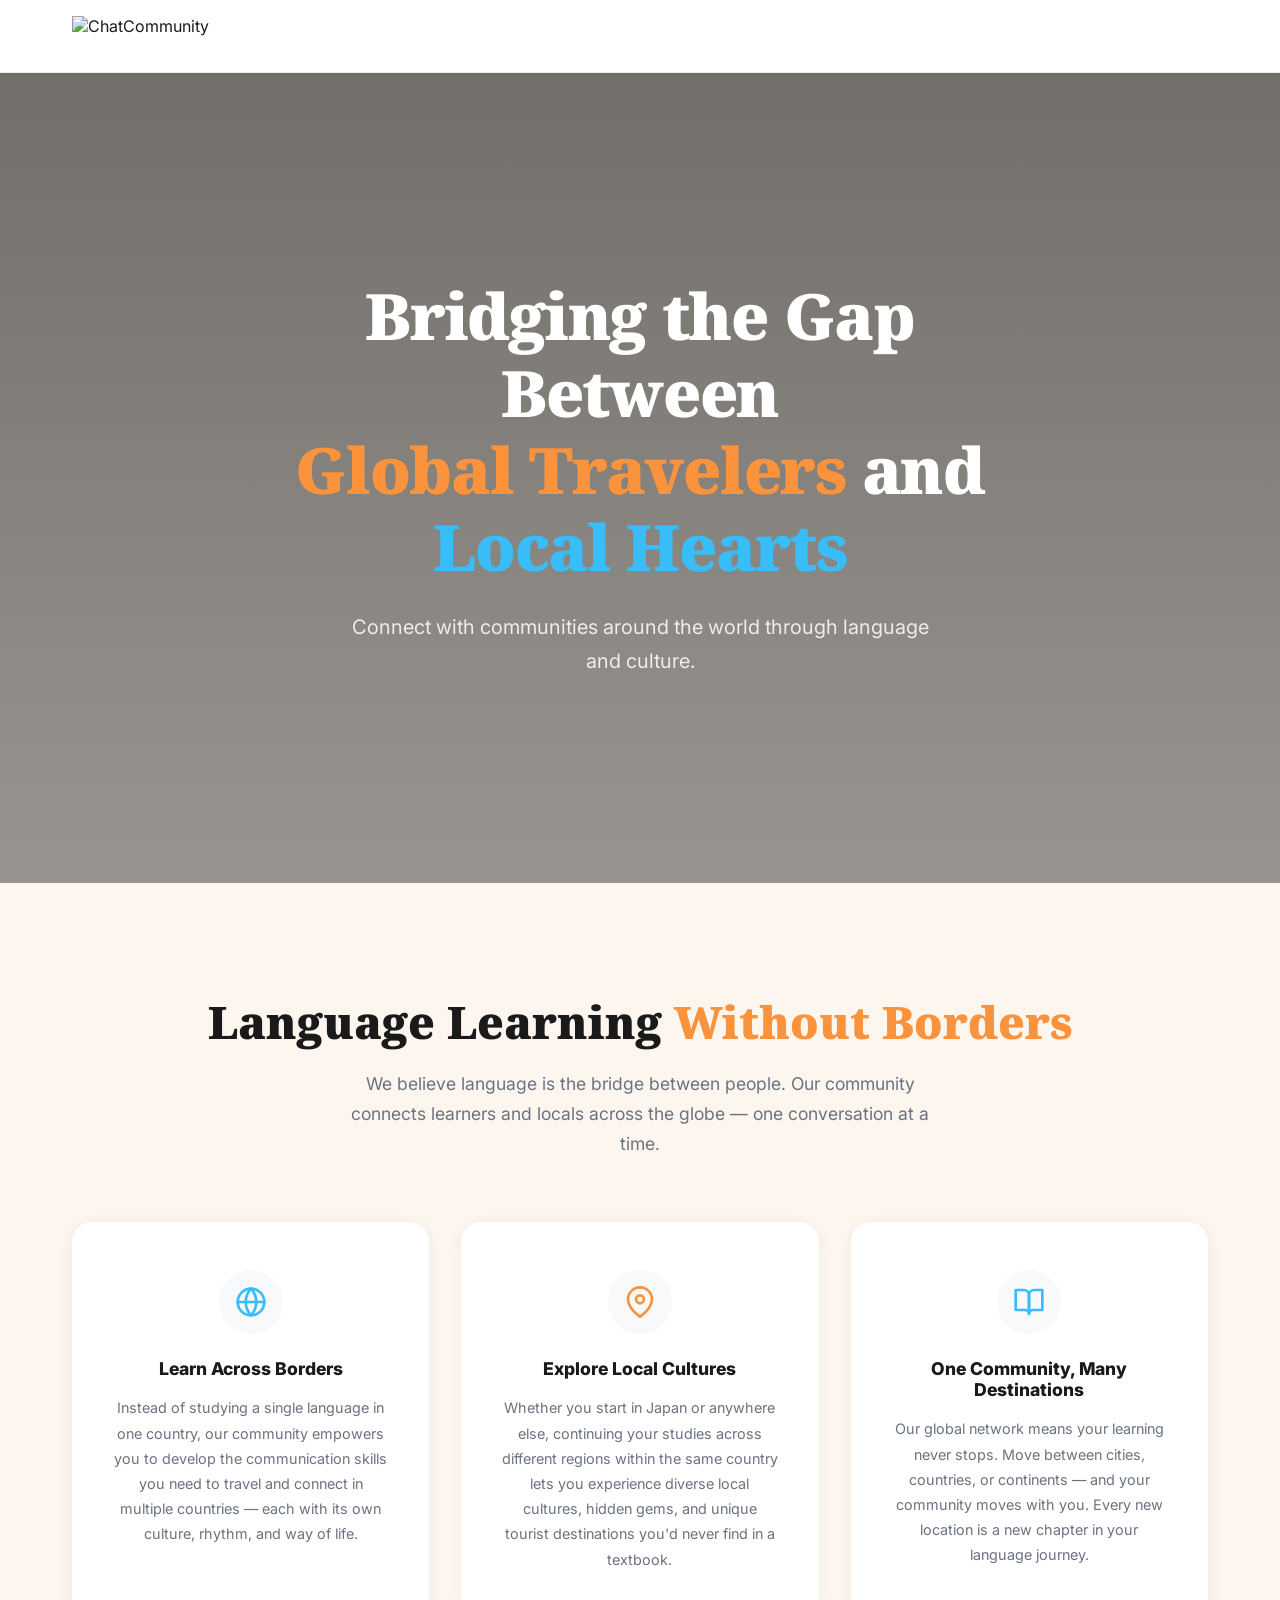
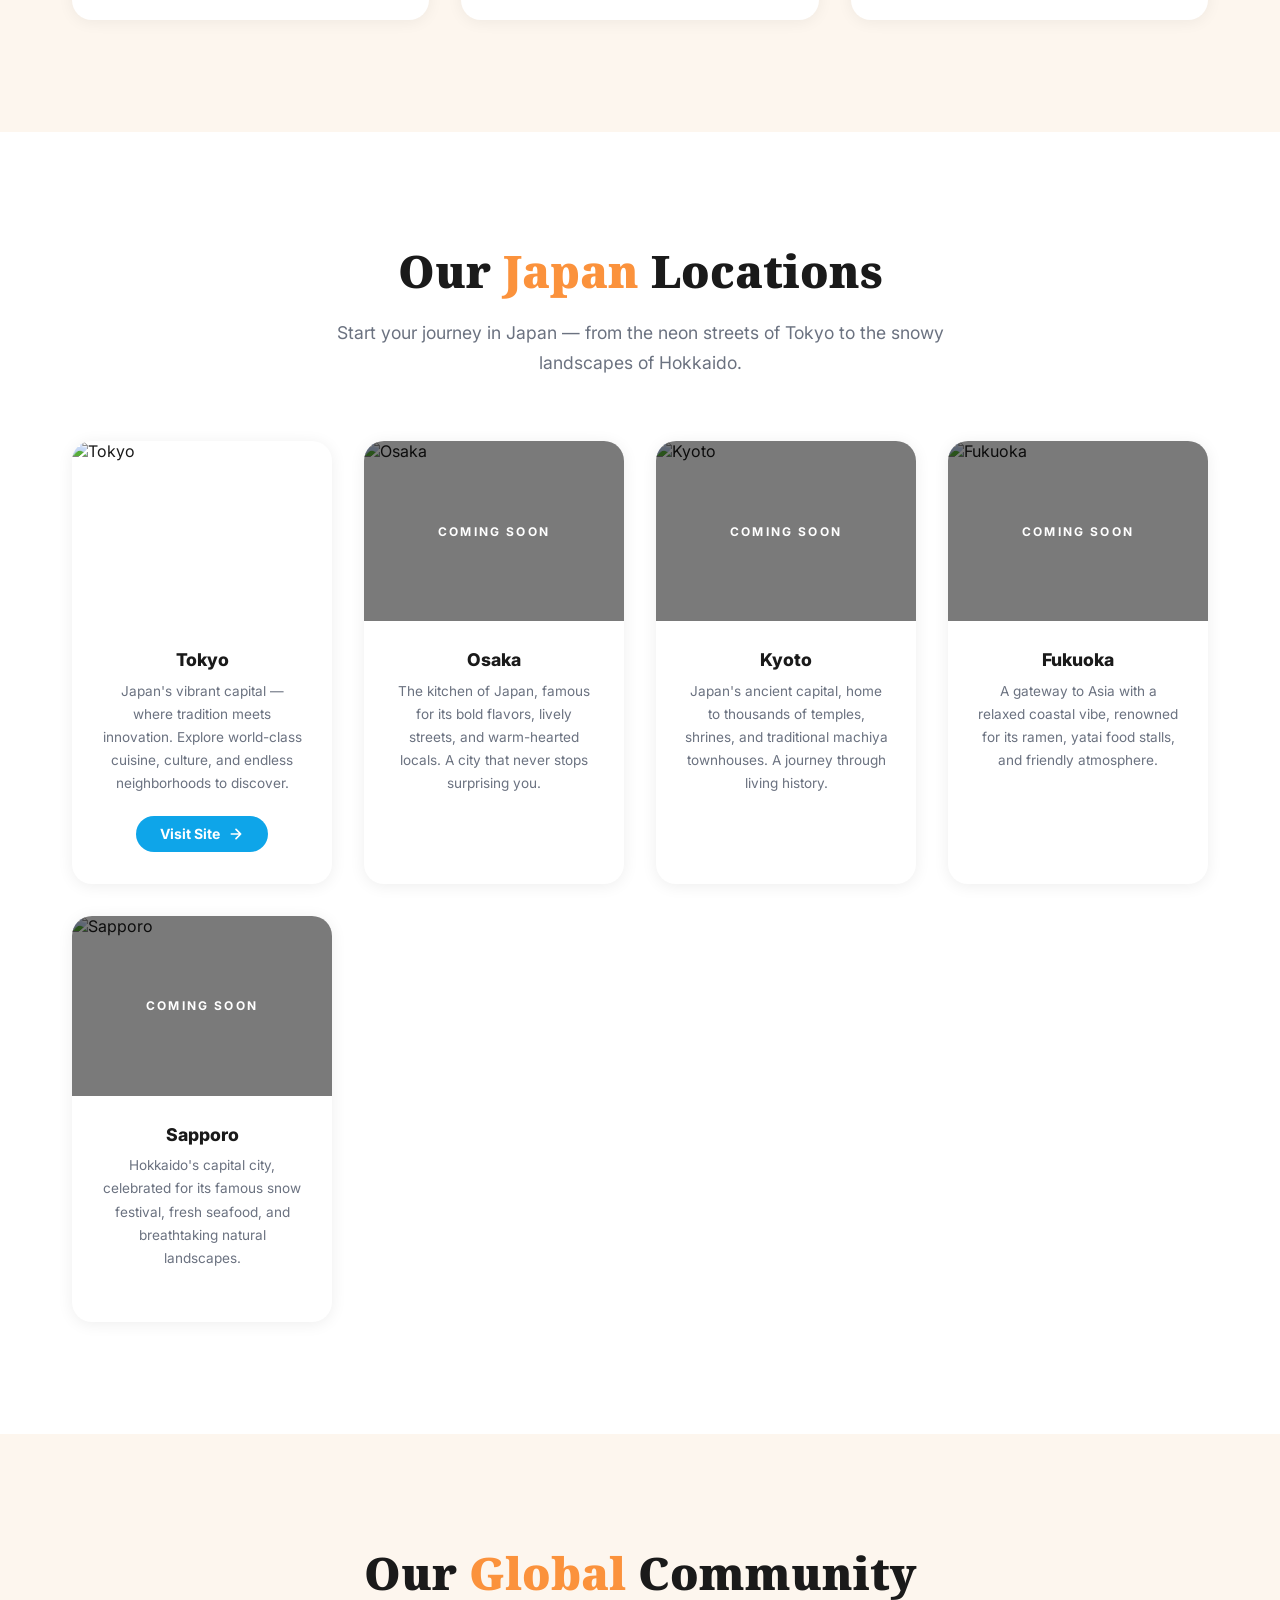
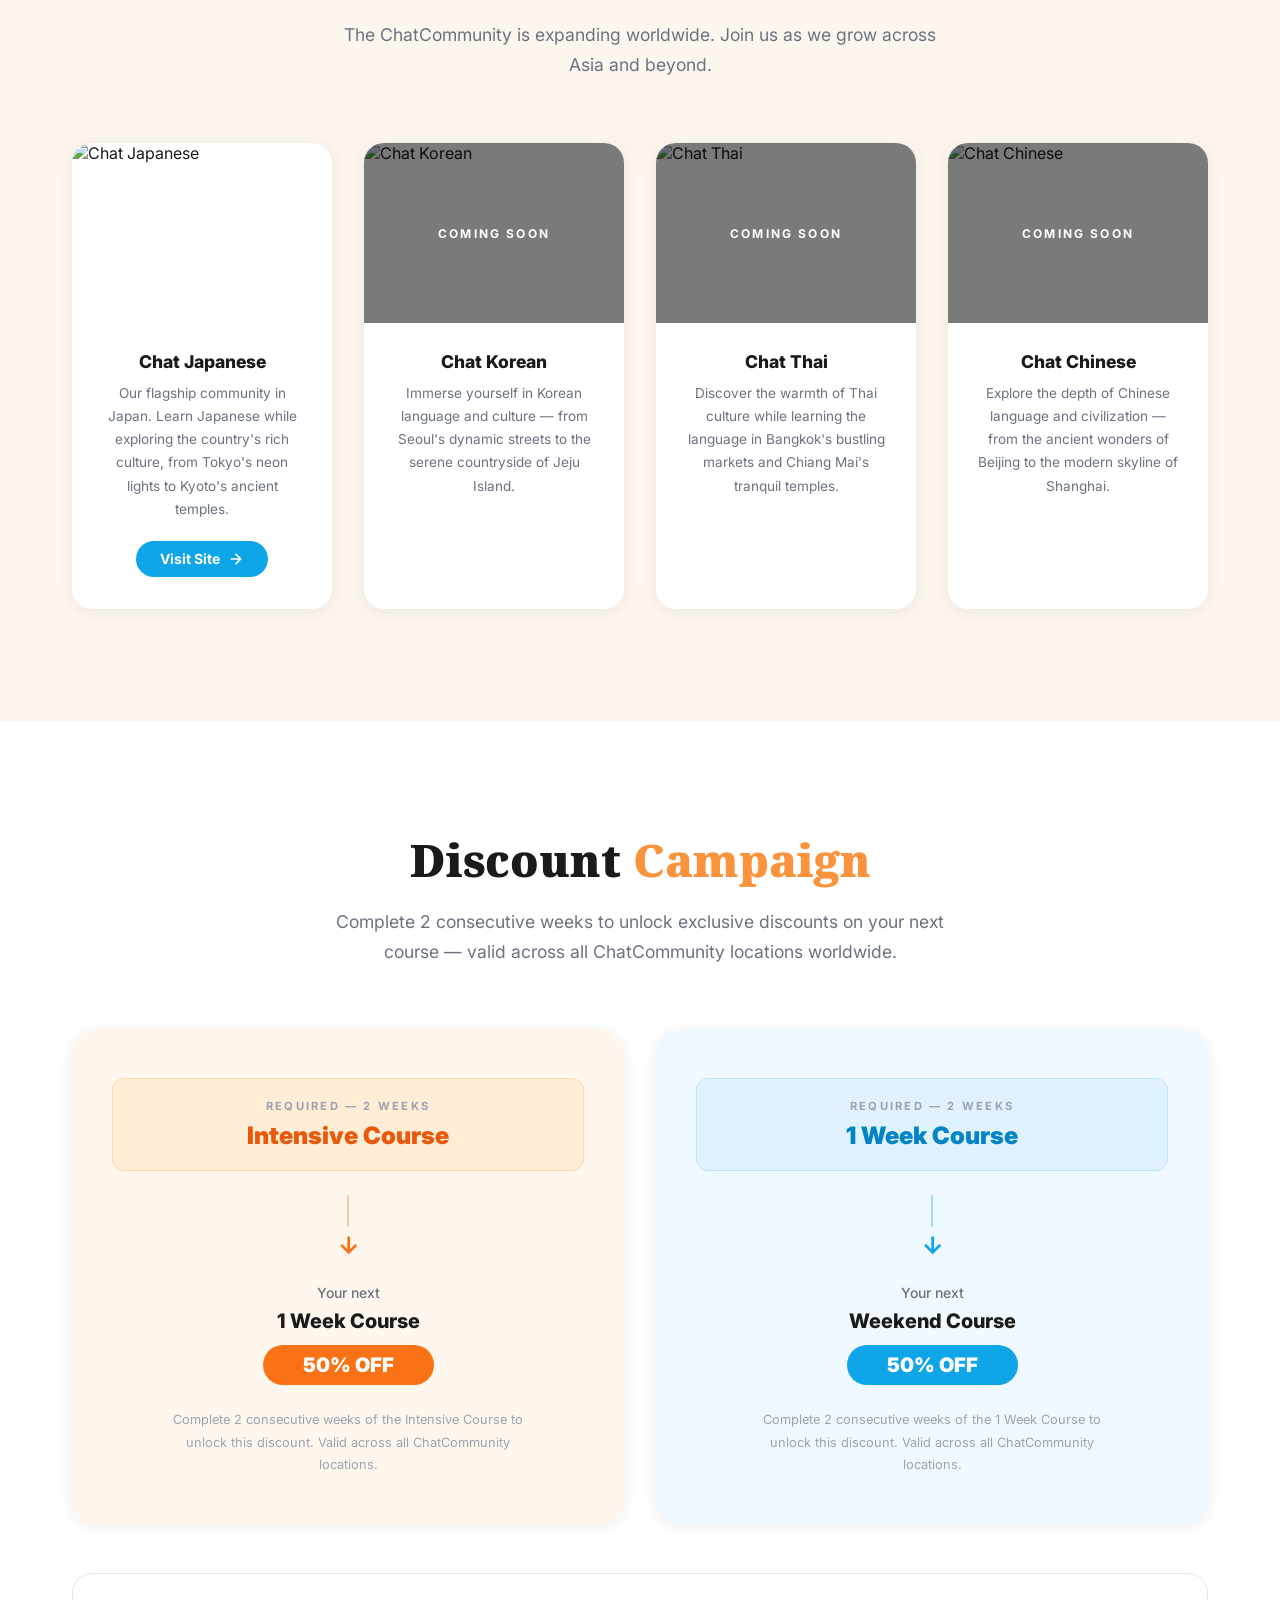
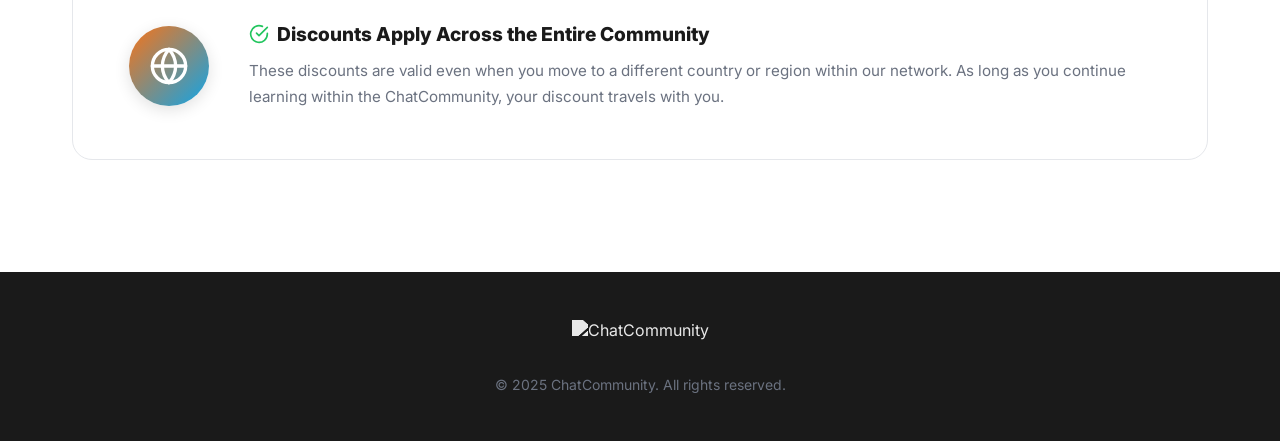
==== commit 3a2d09c5: "Add index.html for ChatCommunity homepage This commit adds a new HTML file for the ChatCommunity web" ====
--- a/community/index.html
+++ b/community/index.html
@@ -1,81 +1,673 @@
-<!doctype html>
+<!DOCTYPE html>
 <html lang="en">
-  <head>
-    <meta charset="UTF-8" />
-    <meta name="viewport" content="width=device-width, initial-scale=1.0, maximum-scale=1" />
-    <title>ChatCommunity</title>
-    <link rel="preconnect" href="https://fonts.googleapis.com" />
-    <link rel="preconnect" href="https://fonts.gstatic.com" crossorigin />
-    <link href="https://fonts.googleapis.com/css2?family=Nunito:wght@400;600;700;800;900&family=Noto+Sans+JP:wght@400;500;700&display=swap" rel="stylesheet" />
-    <script type="module" crossorigin src="/assets/index-52HzPJqR.js"></script>
-    <link rel="stylesheet" crossorigin href="/assets/index-CkIemyZF.css">
-    <script src="/__manus__/debug-collector.js" defer></script>
-  </head>
-  <body>
-    <script id="manus-runtime">window.__MANUS_HOST_DEV__ = false;
-(function(){"use strict";var Mr={exports:{}},Kn={};/**
- * @license React
- * react-jsx-runtime.production.js
- *
- * Copyright (c) Meta Platforms, Inc. and affiliates.
- *
- * This source code is licensed under the MIT license found in the
- * LICENSE file in the root directory of this source tree.
- */var $c;function um(){if($c)return Kn;$c=1;var r=Symbol.for("react.transitional.element"),i=Symbol.for("react.fragment");function c(s,d,m){var x=null;if(m!==void 0&&(x=""+m),d.key!==void 0&&(x=""+d.key),"key"in d){m={};for(var R in d)R!=="key"&&(m[R]=d[R])}else m=d;return d=m.ref,{$$typeof:r,type:s,key:x,ref:d!==void 0?d:null,props:m}}return Kn.Fragment=i,Kn.jsx=c,Kn.jsxs=c,Kn}var Fc;function dm(){return Fc||(Fc=1,Mr.exports=um()),Mr.exports}var h=dm(),Ar={exports:{}},Pn={},Rr={exports:{}},Nr={};/**
- * @license React
- * scheduler.production.js
- *
- * Copyright (c) Meta Platforms, Inc. and affiliates.
- *
- * This source code is licensed under the MIT license found in the
- * LICENSE file in the root directory of this source tree.
- */var Ic;function fm(){return Ic||(Ic=1,function(r){function i(A,q){var B=A.length;A.push(q);t:for(;0<B;){var bt=B-1>>>1,p=A[bt];if(0<d(p,q))A[bt]=q,A[B]=p,B=bt;else break t}}function c(A){return A.length===0?null:A[0]}function s(A){if(A.length===0)return null;var q=A[0],B=A.pop();if(B!==q){A[0]=B;t:for(var bt=0,p=A.length,O=p>>>1;bt<O;){var X=2*(bt+1)-1,G=A[X],Z=X+1,st=A[Z];if(0>d(G,B))Z<p&&0>d(st,G)?(A[bt]=st,A[Z]=B,bt=Z):(A[bt]=G,A[X]=B,bt=X);else if(Z<p&&0>d(st,B))A[bt]=st,A[Z]=B,bt=Z;else break t}}return q}function d(A,q){var B=A.sortIndex-q.sortIndex;return B!==0?B:A.id-q.id}if(r.unstable_now=void 0,typeof performance=="object"&&typeof performance.now=="function"){var m=performance;r.unstable_now=function(){return m.now()}}else{var x=Date,R=x.now();r.unstable_now=function(){return x.now()-R}}var C=[],v=[],D=1,j=null,J=3,at=!1,$=!1,nt=!1,ct=!1,ht=typeof setTimeout=="function"?setTimeout:null,St=typeof clearTimeout=="function"?clearTimeout:null,_=typeof setImmediate<"u"?setImmediate:null;function Y(A){for(var q=c(v);q!==null;){if(q.callback===null)s(v);else if(q.startTime<=A)s(v),q.sortIndex=q.expirationTime,i(C,q);else break;q=c(v)}}function H(A){if(nt=!1,Y(A),!$)if(c(C)!==null)$=!0,it||(it=!0,Bt());else{var q=c(v);q!==null&&Mt(H,q.startTime-A)}}var it=!1,rt=-1,V=5,xt=-1;function Be(){return ct?!0:!(r.unstable_now()-xt<V)}function te(){if(ct=!1,it){var A=r.unstable_now();xt=A;var q=!0;try{t:{$=!1,nt&&(nt=!1,St(rt),rt=-1),at=!0;var B=J;try{e:{for(Y(A),j=c(C);j!==null&&!(j.expirationTime>A&&Be());){var bt=j.callback;if(typeof bt=="function"){j.callback=null,J=j.priorityLevel;var p=bt(j.expirationTime<=A);if(A=r.unstable_now(),typeof p=="function"){j.callback=p,Y(A),q=!0;break e}j===c(C)&&s(C),Y(A)}else s(C);j=c(C)}if(j!==null)q=!0;else{var O=c(v);O!==null&&Mt(H,O.startTime-A),q=!1}}break t}finally{j=null,J=B,at=!1}q=void 0}}finally{q?Bt():it=!1}}}var Bt;if(typeof _=="function")Bt=function(){_(te)};else if(typeof MessageChannel<"u"){var me=new MessageChannel,Se=me.port2;me.port1.onmessage=te,Bt=function(){Se.postMessage(null)}}else Bt=function(){ht(te,0)};function Mt(A,q){rt=ht(function(){A(r.unstable_now())},q)}r.unstable_IdlePriority=5,r.unstable_ImmediatePriority=1,r.unstable_LowPriority=4,r.unstable_NormalPriority=3,r.unstable_Profiling=null,r.unstable_UserBlockingPriority=2,r.unstable_cancelCallback=function(A){A.callback=null},r.unstable_forceFrameRate=function(A){0>A||125<A?console.error("forceFrameRate takes a positive int between 0 and 125, forcing frame rates higher than 125 fps is not supported"):V=0<A?Math.floor(1e3/A):5},r.unstable_getCurrentPriorityLevel=function(){return J},r.unstable_next=function(A){switch(J){case 1:case 2:case 3:var q=3;break;default:q=J}var B=J;J=q;try{return A()}finally{J=B}},r.unstable_requestPaint=function(){ct=!0},r.unstable_runWithPriority=function(A,q){switch(A){case 1:case 2:case 3:case 4:case 5:break;default:A=3}var B=J;J=A;try{return q()}finally{J=B}},r.unstable_scheduleCallback=function(A,q,B){var bt=r.unstable_now();switch(typeof B=="object"&&B!==null?(B=B.delay,B=typeof B=="number"&&0<B?bt+B:bt):B=bt,A){case 1:var p=-1;break;case 2:p=250;break;case 5:p=1073741823;break;case 4:p=1e4;break;default:p=5e3}return p=B+p,A={id:D++,callback:q,priorityLevel:A,startTime:B,expirationTime:p,sortIndex:-1},B>bt?(A.sortIndex=B,i(v,A),c(C)===null&&A===c(v)&&(nt?(St(rt),rt=-1):nt=!0,Mt(H,B-bt))):(A.sortIndex=p,i(C,A),$||at||($=!0,it||(it=!0,Bt()))),A},r.unstable_shouldYield=Be,r.unstable_wrapCallback=function(A){var q=J;return function(){var B=J;J=q;try{return A.apply(this,arguments)}finally{J=B}}}}(Nr)),Nr}var tu;function hm(){return tu||(tu=1,Rr.exports=fm()),Rr.exports}var zr={exports:{}},ut={};/**
- * @license React
- * react.production.js
- *
- * Copyright (c) Meta Platforms, Inc. and affiliates.
- *
- * This source code is licensed under the MIT license found in the
- * LICENSE file in the root directory of this source tree.
- */var eu;function mm(){if(eu)return ut;eu=1;var r=Symbol.for("react.transitional.element"),i=Symbol.for("react.portal"),c=Symbol.for("react.fragment"),s=Symbol.for("react.strict_mode"),d=Symbol.for("react.profiler"),m=Symbol.for("react.consumer"),x=Symbol.for("react.context"),R=Symbol.for("react.forward_ref"),C=Symbol.for("react.suspense"),v=Symbol.for("react.memo"),D=Symbol.for("react.lazy"),j=Symbol.iterator;function J(p){return p===null||typeof p!="object"?null:(p=j&&p[j]||p["@@iterator"],typeof p=="function"?p:null)}var at={isMounted:function(){return!1},enqueueForceUpdate:function(){},enqueueReplaceState:function(){},enqueueSetState:function(){}},$=Object.assign,nt={};function ct(p,O,X){this.props=p,this.context=O,this.refs=nt,this.updater=X||at}ct.prototype.isReactComponent={},ct.prototype.setState=function(p,O){if(typeof p!="object"&&typeof p!="function"&&p!=null)throw Error("takes an object of state variables to update or a function which returns an object of state variables.");this.updater.enqueueSetState(this,p,O,"setState")},ct.prototype.forceUpdate=function(p){this.updater.enqueueForceUpdate(this,p,"forceUpdate")};function ht(){}ht.prototype=ct.prototype;function St(p,O,X){this.props=p,this.context=O,this.refs=nt,this.updater=X||at}var _=St.prototype=new ht;_.constructor=St,$(_,ct.prototype),_.isPureReactComponent=!0;var Y=Array.isArray,H={H:null,A:null,T:null,S:null,V:null},it=Object.prototype.hasOwnProperty;function rt(p,O,X,G,Z,st){return X=st.ref,{$$typeof:r,type:p,key:O,ref:X!==void 0?X:null,props:st}}function V(p,O){return rt(p.type,O,void 0,void 0,void 0,p.props)}function xt(p){return typeof p=="object"&&p!==null&&p.$$typeof===r}function Be(p){var O={"=":"=0",":":"=2"};return"$"+p.replace(/[=:]/g,function(X){return O[X]})}var te=/\/+/g;function Bt(p,O){return typeof p=="object"&&p!==null&&p.key!=null?Be(""+p.key):O.toString(36)}function me(){}function Se(p){switch(p.status){case"fulfilled":return p.value;case"rejected":throw p.reason;default:switch(typeof p.status=="string"?p.then(me,me):(p.status="pending",p.then(function(O){p.status==="pending"&&(p.status="fulfilled",p.value=O)},function(O){p.status==="pending"&&(p.status="rejected",p.reason=O)})),p.status){case"fulfilled":return p.value;case"rejected":throw p.reason}}throw p}function Mt(p,O,X,G,Z){var st=typeof p;(st==="undefined"||st==="boolean")&&(p=null);var I=!1;if(p===null)I=!0;else switch(st){case"bigint":case"string":case"number":I=!0;break;case"object":switch(p.$$typeof){case r:case i:I=!0;break;case D:return I=p._init,Mt(I(p._payload),O,X,G,Z)}}if(I)return Z=Z(p),I=G===""?"."+Bt(p,0):G,Y(Z)?(X="",I!=null&&(X=I.replace(te,"$&/")+"/"),Mt(Z,O,X,"",function(Jt){return Jt})):Z!=null&&(xt(Z)&&(Z=V(Z,X+(Z.key==null||p&&p.key===Z.key?"":(""+Z.key).replace(te,"$&/")+"/")+I)),O.push(Z)),1;I=0;var gt=G===""?".":G+":";if(Y(p))for(var Tt=0;Tt<p.length;Tt++)G=p[Tt],st=gt+Bt(G,Tt),I+=Mt(G,O,X,st,Z);else if(Tt=J(p),typeof Tt=="function")for(p=Tt.call(p),Tt=0;!(G=p.next()).done;)G=G.value,st=gt+Bt(G,Tt++),I+=Mt(G,O,X,st,Z);else if(st==="object"){if(typeof p.then=="function")return Mt(Se(p),O,X,G,Z);throw O=String(p),Error("Objects are not valid as a React child (found: "+(O==="[object Object]"?"object with keys {"+Object.keys(p).join(", ")+"}":O)+"). If you meant to render a collection of children, use an array instead.")}return I}function A(p,O,X){if(p==null)return p;var G=[],Z=0;return Mt(p,G,"","",function(st){return O.call(X,st,Z++)}),G}function q(p){if(p._status===-1){var O=p._result;O=O(),O.then(function(X){(p._status===0||p._status===-1)&&(p._status=1,p._result=X)},function(X){(p._status===0||p._status===-1)&&(p._status=2,p._result=X)}),p._status===-1&&(p._status=0,p._result=O)}if(p._status===1)return p._result.default;throw p._result}var B=typeof reportError=="function"?reportError:function(p){if(typeof window=="object"&&typeof window.ErrorEvent=="function"){var O=new window.ErrorEvent("error",{bubbles:!0,cancelable:!0,message:typeof p=="object"&&p!==null&&typeof p.message=="string"?String(p.message):String(p),error:p});if(!window.dispatchEvent(O))return}else if(typeof process=="object"&&typeof process.emit=="function"){process.emit("uncaughtException",p);return}console.error(p)};function bt(){}return ut.Children={map:A,forEach:function(p,O,X){A(p,function(){O.apply(this,arguments)},X)},count:function(p){var O=0;return A(p,function(){O++}),O},toArray:function(p){return A(p,function(O){return O})||[]},only:function(p){if(!xt(p))throw Error("React.Children.only expected to receive a single React element child.");return p}},ut.Component=ct,ut.Fragment=c,ut.Profiler=d,ut.PureComponent=St,ut.StrictMode=s,ut.Suspense=C,ut.__CLIENT_INTERNALS_DO_NOT_USE_OR_WARN_USERS_THEY_CANNOT_UPGRADE=H,ut.__COMPILER_RUNTIME={__proto__:null,c:function(p){return H.H.useMemoCache(p)}},ut.cache=function(p){return function(){return p.apply(null,arguments)}},ut.cloneElement=function(p,O,X){if(p==null)throw Error("The argument must be a React element, but you passed "+p+".");var G=$({},p.props),Z=p.key,st=void 0;if(O!=null)for(I in O.ref!==void 0&&(st=void 0),O.key!==void 0&&(Z=""+O.key),O)!it.call(O,I)||I==="key"||I==="__self"||I==="__source"||I==="ref"&&O.ref===void 0||(G[I]=O[I]);var I=arguments.length-2;if(I===1)G.children=X;else if(1<I){for(var gt=Array(I),Tt=0;Tt<I;Tt++)gt[Tt]=arguments[Tt+2];G.children=gt}return rt(p.type,Z,void 0,void 0,st,G)},ut.createContext=function(p){return p={$$typeof:x,_currentValue:p,_currentValue2:p,_threadCount:0,Provider:null,Consumer:null},p.Provider=p,p.Consumer={$$typeof:m,_context:p},p},ut.createElement=function(p,O,X){var G,Z={},st=null;if(O!=null)for(G in O.key!==void 0&&(st=""+O.key),O)it.call(O,G)&&G!=="key"&&G!=="__self"&&G!=="__source"&&(Z[G]=O[G]);var I=arguments.length-2;if(I===1)Z.children=X;else if(1<I){for(var gt=Array(I),Tt=0;Tt<I;Tt++)gt[Tt]=arguments[Tt+2];Z.children=gt}if(p&&p.defaultProps)for(G in I=p.defaultProps,I)Z[G]===void 0&&(Z[G]=I[G]);return rt(p,st,void 0,void 0,null,Z)},ut.createRef=function(){return{current:null}},ut.forwardRef=function(p){return{$$typeof:R,render:p}},ut.isValidElement=xt,ut.lazy=function(p){return{$$typeof:D,_payload:{_status:-1,_result:p},_init:q}},ut.memo=function(p,O){return{$$typeof:v,type:p,compare:O===void 0?null:O}},ut.startTransition=function(p){var O=H.T,X={};H.T=X;try{var G=p(),Z=H.S;Z!==null&&Z(X,G),typeof G=="object"&&G!==null&&typeof G.then=="function"&&G.then(bt,B)}catch(st){B(st)}finally{H.T=O}},ut.unstable_useCacheRefresh=function(){return H.H.useCacheRefresh()},ut.use=function(p){return H.H.use(p)},ut.useActionState=function(p,O,X){return H.H.useActionState(p,O,X)},ut.useCallback=function(p,O){return H.H.useCallback(p,O)},ut.useContext=function(p){return H.H.useContext(p)},ut.useDebugValue=function(){},ut.useDeferredValue=function(p,O){return H.H.useDeferredValue(p,O)},ut.useEffect=function(p,O,X){var G=H.H;if(typeof X=="function")throw Error("useEffect CRUD overload is not enabled in this build of React.");return G.useEffect(p,O)},ut.useId=function(){return H.H.useId()},ut.useImperativeHandle=function(p,O,X){return H.H.useImperativeHandle(p,O,X)},ut.useInsertionEffect=function(p,O){return H.H.useInsertionEffect(p,O)},ut.useLayoutEffect=function(p,O){return H.H.useLayoutEffect(p,O)},ut.useMemo=function(p,O){return H.H.useMemo(p,O)},ut.useOptimistic=function(p,O){return H.H.useOptimistic(p,O)},ut.useReducer=function(p,O,X){return H.H.useReducer(p,O,X)},ut.useRef=function(p){return H.H.useRef(p)},ut.useState=function(p){return H.H.useState(p)},ut.useSyncExternalStore=function(p,O,X){return H.H.useSyncExternalStore(p,O,X)},ut.useTransition=function(){return H.H.useTransition()},ut.version="19.1.1",ut}var lu;function _r(){return lu||(lu=1,zr.exports=mm()),zr.exports}var kr={exports:{}},he={};/**
- * @license React
- * react-dom.production.js
- *
- * Copyright (c) Meta Platforms, Inc. and affiliates.
- *
- * This source code is licensed under the MIT license found in the
- * LICENSE file in the root directory of this source tree.
- */var au;function gm(){if(au)return he;au=1;var r=_r();function i(C){var v="https://react.dev/errors/"+C;if(1<arguments.length){v+="?args[]="+encodeURIComponent(arguments[1]);for(var D=2;D<arguments.length;D++)v+="&args[]="+encodeURIComponent(arguments[D])}return"Minified React error #"+C+"; visit "+v+" for the full message or use the non-minified dev environment for full errors and additional helpful warnings."}function c(){}var s={d:{f:c,r:function(){throw Error(i(522))},D:c,C:c,L:c,m:c,X:c,S:c,M:c},p:0,findDOMNode:null},d=Symbol.for("react.portal");function m(C,v,D){var j=3<arguments.length&&arguments[3]!==void 0?arguments[3]:null;return{$$typeof:d,key:j==null?null:""+j,children:C,containerInfo:v,implementation:D}}var x=r.__CLIENT_INTERNALS_DO_NOT_USE_OR_WARN_USERS_THEY_CANNOT_UPGRADE;function R(C,v){if(C==="font")return"";if(typeof v=="string")return v==="use-credentials"?v:""}return he.__DOM_INTERNALS_DO_NOT_USE_OR_WARN_USERS_THEY_CANNOT_UPGRADE=s,he.createPortal=function(C,v){var D=2<arguments.length&&arguments[2]!==void 0?arguments[2]:null;if(!v||v.nodeType!==1&&v.nodeType!==9&&v.nodeType!==11)throw Error(i(299));return m(C,v,null,D)},he.flushSync=function(C){var v=x.T,D=s.p;try{if(x.T=null,s.p=2,C)return C()}finally{x.T=v,s.p=D,s.d.f()}},he.preconnect=function(C,v){typeof C=="string"&&(v?(v=v.crossOrigin,v=typeof v=="string"?v==="use-credentials"?v:"":void 0):v=null,s.d.C(C,v))},he.prefetchDNS=function(C){typeof C=="string"&&s.d.D(C)},he.preinit=function(C,v){if(typeof C=="string"&&v&&typeof v.as=="string"){var D=v.as,j=R(D,v.crossOrigin),J=typeof v.integrity=="string"?v.integrity:void 0,at=typeof v.fetchPriority=="string"?v.fetchPriority:void 0;D==="style"?s.d.S(C,typeof v.precedence=="string"?v.precedence:void 0,{crossOrigin:j,integrity:J,fetchPriority:at}):D==="script"&&s.d.X(C,{crossOrigin:j,integrity:J,fetchPriority:at,nonce:typeof v.nonce=="string"?v.nonce:void 0})}},he.preinitModule=function(C,v){if(typeof C=="string")if(typeof v=="object"&&v!==null){if(v.as==null||v.as==="script"){var D=R(v.as,v.crossOrigin);s.d.M(C,{crossOrigin:D,integrity:typeof v.integrity=="string"?v.integrity:void 0,nonce:typeof v.nonce=="string"?v.nonce:void 0})}}else v==null&&s.d.M(C)},he.preload=function(C,v){if(typeof C=="string"&&typeof v=="object"&&v!==null&&typeof v.as=="string"){var D=v.as,j=R(D,v.crossOrigin);s.d.L(C,D,{crossOrigin:j,integrity:typeof v.integrity=="string"?v.integrity:void 0,nonce:typeof v.nonce=="string"?v.nonce:void 0,type:typeof v.type=="string"?v.type:void 0,fetchPriority:typeof v.fetchPriority=="string"?v.fetchPriority:void 0,referrerPolicy:typeof v.referrerPolicy=="string"?v.referrerPolicy:void 0,imageSrcSet:typeof v.imageSrcSet=="string"?v.imageSrcSet:void 0,imageSizes:typeof v.imageSizes=="string"?v.imageSizes:void 0,media:typeof v.media=="string"?v.media:void 0})}},he.preloadModule=function(C,v){if(typeof C=="string")if(v){var D=R(v.as,v.crossOrigin);s.d.m(C,{as:typeof v.as=="string"&&v.as!=="script"?v.as:void 0,crossOrigin:D,integrity:typeof v.integrity=="string"?v.integrity:void 0})}else s.d.m(C)},he.requestFormReset=function(C){s.d.r(C)},he.unstable_batchedUpdates=function(C,v){return C(v)},he.useFormState=function(C,v,D){return x.H.useFormState(C,v,D)},he.useFormStatus=function(){return x.H.useHostTransitionStatus()},he.version="19.1.1",he}var nu;function pm(){if(nu)return kr.exports;nu=1;function r(){if(!(typeof __REACT_DEVTOOLS_GLOBAL_HOOK__>"u"||typeof __REACT_DEVTOOLS_GLOBAL_HOOK__.checkDCE!="function"))try{__REACT_DEVTOOLS_GLOBAL_HOOK__.checkDCE(r)}catch(i){console.error(i)}}return r(),kr.exports=gm(),kr.exports}/**
- * @license React
- * react-dom-client.production.js
- *
- * Copyright (c) Meta Platforms, Inc. and affiliates.
- *
- * This source code is licensed under the MIT license found in the
- * LICENSE file in the root directory of this source tree.
- */var ou;function ym(){if(ou)return Pn;ou=1;var r=hm(),i=_r(),c=pm();function s(t){var e="https://react.dev/errors/"+t;if(1<arguments.length){e+="?args[]="+encodeURIComponent(arguments[1]);for(var l=2;l<arguments.length;l++)e+="&args[]="+encodeURIComponent(arguments[l])}return"Minified React error #"+t+"; visit "+e+" for the full message or use the non-minified dev environment for full errors and additional helpful warnings."}function d(t){return!(!t||t.nodeType!==1&&t.nodeType!==9&&t.nodeType!==11)}function m(t){var e=t,l=t;if(t.alternate)for(;e.return;)e=e.return;else{t=e;do e=t,(e.flags&4098)!==0&&(l=e.return),t=e.return;while(t)}return e.tag===3?l:null}function x(t){if(t.tag===13){var e=t.memoizedState;if(e===null&&(t=t.alternate,t!==null&&(e=t.memoizedState)),e!==null)return e.dehydrated}return null}function R(t){if(m(t)!==t)throw Error(s(188))}function C(t){var e=t.alternate;if(!e){if(e=m(t),e===null)throw Error(s(188));return e!==t?null:t}for(var l=t,a=e;;){var n=l.return;if(n===null)break;var o=n.alternate;if(o===null){if(a=n.return,a!==null){l=a;continue}break}if(n.child===o.child){for(o=n.child;o;){if(o===l)return R(n),t;if(o===a)return R(n),e;o=o.sibling}throw Error(s(188))}if(l.return!==a.return)l=n,a=o;else{for(var u=!1,f=n.child;f;){if(f===l){u=!0,l=n,a=o;break}if(f===a){u=!0,a=n,l=o;break}f=f.sibling}if(!u){for(f=o.child;f;){if(f===l){u=!0,l=o,a=n;break}if(f===a){u=!0,a=o,l=n;break}f=f.sibling}if(!u)throw Error(s(189))}}if(l.alternate!==a)throw Error(s(190))}if(l.tag!==3)throw Error(s(188));return l.stateNode.current===l?t:e}function v(t){var e=t.tag;if(e===5||e===26||e===27||e===6)return t;for(t=t.child;t!==null;){if(e=v(t),e!==null)return e;t=t.sibling}return null}var D=Object.assign,j=Symbol.for("react.element"),J=Symbol.for("react.transitional.element"),at=Symbol.for("react.portal"),$=Symbol.for("react.fragment"),nt=Symbol.for("react.strict_mode"),ct=Symbol.for("react.profiler"),ht=Symbol.for("react.provider"),St=Symbol.for("react.consumer"),_=Symbol.for("react.context"),Y=Symbol.for("react.forward_ref"),H=Symbol.for("react.suspense"),it=Symbol.for("react.suspense_list"),rt=Symbol.for("react.memo"),V=Symbol.for("react.lazy"),xt=Symbol.for("react.activity"),Be=Symbol.for("react.memo_cache_sentinel"),te=Symbol.iterator;function Bt(t){return t===null||typeof t!="object"?null:(t=te&&t[te]||t["@@iterator"],typeof t=="function"?t:null)}var me=Symbol.for("react.client.reference");function Se(t){if(t==null)return null;if(typeof t=="function")return t.$$typeof===me?null:t.displayName||t.name||null;if(typeof t=="string")return t;switch(t){case $:return"Fragment";case ct:return"Profiler";case nt:return"StrictMode";case H:return"Suspense";case it:return"SuspenseList";case xt:return"Activity"}if(typeof t=="object")switch(t.$$typeof){case at:return"Portal";case _:return(t.displayName||"Context")+".Provider";case St:return(t._context.displayName||"Context")+".Consumer";case Y:var e=t.render;return t=t.displayName,t||(t=e.displayName||e.name||"",t=t!==""?"ForwardRef("+t+")":"ForwardRef"),t;case rt:return e=t.displayName||null,e!==null?e:Se(t.type)||"Memo";case V:e=t._payload,t=t._init;try{return Se(t(e))}catch{}}return null}var Mt=Array.isArray,A=i.__CLIENT_INTERNALS_DO_NOT_USE_OR_WARN_USERS_THEY_CANNOT_UPGRADE,q=c.__DOM_INTERNALS_DO_NOT_USE_OR_WARN_USERS_THEY_CANNOT_UPGRADE,B={pending:!1,data:null,method:null,action:null},bt=[],p=-1;function O(t){return{current:t}}function X(t){0>p||(t.current=bt[p],bt[p]=null,p--)}function G(t,e){p++,bt[p]=t.current,t.current=e}var Z=O(null),st=O(null),I=O(null),gt=O(null);function Tt(t,e){switch(G(I,e),G(st,t),G(Z,null),e.nodeType){case 9:case 11:t=(t=e.documentElement)&&(t=t.namespaceURI)?Hh(t):0;break;default:if(t=e.tagName,e=e.namespaceURI)e=Hh(e),t=Uh(e,t);else switch(t){case"svg":t=1;break;case"math":t=2;break;default:t=0}}X(Z),G(Z,t)}function Jt(){X(Z),X(st),X(I)}function Ke(t){t.memoizedState!==null&&G(gt,t);var e=Z.current,l=Uh(e,t.type);e!==l&&(G(st,t),G(Z,l))}function Ce(t){st.current===t&&(X(Z),X(st)),gt.current===t&&(X(gt),Wo._currentValue=B)}var Pe=Object.prototype.hasOwnProperty,yl=r.unstable_scheduleCallback,sn=r.unstable_cancelCallback,Ca=r.unstable_shouldYield,ri=r.unstable_requestPaint,ge=r.unstable_now,si=r.unstable_getCurrentPriorityLevel,Ul=r.unstable_ImmediatePriority,Fn=r.unstable_UserBlockingPriority,nl=r.unstable_NormalPriority,ci=r.unstable_LowPriority,Gl=r.unstable_IdlePriority,ui=r.log,Ea=r.unstable_setDisableYieldValue,ql=null,Wt=null;function Je(t){if(typeof ui=="function"&&Ea(t),Wt&&typeof Wt.setStrictMode=="function")try{Wt.setStrictMode(ql,t)}catch{}}var $t=Math.clz32?Math.clz32:fi,di=Math.log,Ta=Math.LN2;function fi(t){return t>>>=0,t===0?32:31-(di(t)/Ta|0)|0}var L=256,cn=4194304;function vl(t){var e=t&42;if(e!==0)return e;switch(t&-t){case 1:return 1;case 2:return 2;case 4:return 4;case 8:return 8;case 16:return 16;case 32:return 32;case 64:return 64;case 128:return 128;case 256:case 512:case 1024:case 2048:case 4096:case 8192:case 16384:case 32768:case 65536:case 131072:case 262144:case 524288:case 1048576:case 2097152:return t&4194048;case 4194304:case 8388608:case 16777216:case 33554432:return t&62914560;case 67108864:return 67108864;case 134217728:return 134217728;case 268435456:return 268435456;case 536870912:return 536870912;case 1073741824:return 0;default:return t}}function un(t,e,l){var a=t.pendingLanes;if(a===0)return 0;var n=0,o=t.suspendedLanes,u=t.pingedLanes;t=t.warmLanes;var f=a&134217727;return f!==0?(a=f&~o,a!==0?n=vl(a):(u&=f,u!==0?n=vl(u):l||(l=f&~t,l!==0&&(n=vl(l))))):(f=a&~o,f!==0?n=vl(f):u!==0?n=vl(u):l||(l=a&~t,l!==0&&(n=vl(l)))),n===0?0:e!==0&&e!==n&&(e&o)===0&&(o=n&-n,l=e&-e,o>=l||o===32&&(l&4194048)!==0)?e:n}function Dt(t,e){return(t.pendingLanes&~(t.suspendedLanes&~t.pingedLanes)&e)===0}function In(t,e){switch(t){case 1:case 2:case 4:case 8:case 64:return e+250;case 16:case 32:case 128:case 256:case 512:case 1024:case 2048:case 4096:case 8192:case 16384:case 32768:case 65536:case 131072:case 262144:case 524288:case 1048576:case 2097152:return e+5e3;case 4194304:case 8388608:case 16777216:case 33554432:return-1;case 67108864:case 134217728:case 268435456:case 536870912:case 1073741824:return-1;default:return-1}}function to(){var t=L;return L<<=1,(L&4194048)===0&&(L=256),t}function hi(){var t=cn;return cn<<=1,(cn&62914560)===0&&(cn=4194304),t}function eo(t){for(var e=[],l=0;31>l;l++)e.push(t);return e}function Da(t,e){t.pendingLanes|=e,e!==268435456&&(t.suspendedLanes=0,t.pingedLanes=0,t.warmLanes=0)}function Ir(t,e,l,a,n,o){var u=t.pendingLanes;t.pendingLanes=l,t.suspendedLanes=0,t.pingedLanes=0,t.warmLanes=0,t.expiredLanes&=l,t.entangledLanes&=l,t.errorRecoveryDisabledLanes&=l,t.shellSuspendCounter=0;var f=t.entanglements,g=t.expirationTimes,S=t.hiddenUpdates;for(l=u&~l;0<l;){var N=31-$t(l),k=1<<N;f[N]=0,g[N]=-1;var E=S[N];if(E!==null)for(S[N]=null,N=0;N<E.length;N++){var T=E[N];T!==null&&(T.lane&=-536870913)}l&=~k}a!==0&&mi(t,a,0),o!==0&&n===0&&t.tag!==0&&(t.suspendedLanes|=o&~(u&~e))}function mi(t,e,l){t.pendingLanes|=e,t.suspendedLanes&=~e;var a=31-$t(e);t.entangledLanes|=e,t.entanglements[a]=t.entanglements[a]|1073741824|l&4194090}function gi(t,e){var l=t.entangledLanes|=e;for(t=t.entanglements;l;){var a=31-$t(l),n=1<<a;n&e|t[a]&e&&(t[a]|=e),l&=~n}}function lo(t){switch(t){case 2:t=1;break;case 8:t=4;break;case 32:t=16;break;case 256:case 512:case 1024:case 2048:case 4096:case 8192:case 16384:case 32768:case 65536:case 131072:case 262144:case 524288:case 1048576:case 2097152:case 4194304:case 8388608:case 16777216:case 33554432:t=128;break;case 268435456:t=134217728;break;default:t=0}return t}function ao(t){return t&=-t,2<t?8<t?(t&134217727)!==0?32:268435456:8:2}function pi(){var t=q.p;return t!==0?t:(t=window.event,t===void 0?32:nm(t.type))}function ts(t,e){var l=q.p;try{return q.p=t,e()}finally{q.p=l}}var ol=Math.random().toString(36).slice(2),ee="__reactFiber$"+ol,pe="__reactProps$"+ol,Yl="__reactContainer$"+ol,no="__reactEvents$"+ol,es="__reactListeners$"+ol,ls="__reactHandles$"+ol,yi="__reactResources$"+ol,Ma="__reactMarker$"+ol;function oo(t){delete t[ee],delete t[pe],delete t[no],delete t[es],delete t[ls]}function Vl(t){var e=t[ee];if(e)return e;for(var l=t.parentNode;l;){if(e=l[Yl]||l[ee]){if(l=e.alternate,e.child!==null||l!==null&&l.child!==null)for(t=Vh(t);t!==null;){if(l=t[ee])return l;t=Vh(t)}return e}t=l,l=t.parentNode}return null}function Xl(t){if(t=t[ee]||t[Yl]){var e=t.tag;if(e===5||e===6||e===13||e===26||e===27||e===3)return t}return null}function Aa(t){var e=t.tag;if(e===5||e===26||e===27||e===6)return t.stateNode;throw Error(s(33))}function Zl(t){var e=t[yi];return e||(e=t[yi]={hoistableStyles:new Map,hoistableScripts:new Map}),e}function Vt(t){t[Ma]=!0}var vi=new Set,bi={};function bl(t,e){We(t,e),We(t+"Capture",e)}function We(t,e){for(bi[t]=e,t=0;t<e.length;t++)vi.add(e[t])}var as=RegExp("^[:A-Z_a-z\\u00C0-\\u00D6\\u00D8-\\u00F6\\u00F8-\\u02FF\\u0370-\\u037D\\u037F-\\u1FFF\\u200C-\\u200D\\u2070-\\u218F\\u2C00-\\u2FEF\\u3001-\\uD7FF\\uF900-\\uFDCF\\uFDF0-\\uFFFD][:A-Z_a-z\\u00C0-\\u00D6\\u00D8-\\u00F6\\u00F8-\\u02FF\\u0370-\\u037D\\u037F-\\u1FFF\\u200C-\\u200D\\u2070-\\u218F\\u2C00-\\u2FEF\\u3001-\\uD7FF\\uF900-\\uFDCF\\uFDF0-\\uFFFD\\-.0-9\\u00B7\\u0300-\\u036F\\u203F-\\u2040]*$"),xi={},wi={};function Ra(t){return Pe.call(wi,t)?!0:Pe.call(xi,t)?!1:as.test(t)?wi[t]=!0:(xi[t]=!0,!1)}function M(t,e,l){if(Ra(e))if(l===null)t.removeAttribute(e);else{switch(typeof l){case"undefined":case"function":case"symbol":t.removeAttribute(e);return;case"boolean":var a=e.toLowerCase().slice(0,5);if(a!=="data-"&&a!=="aria-"){t.removeAttribute(e);return}}t.setAttribute(e,""+l)}}function tt(t,e,l){if(l===null)t.removeAttribute(e);else{switch(typeof l){case"undefined":case"function":case"symbol":case"boolean":t.removeAttribute(e);return}t.setAttribute(e,""+l)}}function Ot(t,e,l,a){if(a===null)t.removeAttribute(l);else{switch(typeof a){case"undefined":case"function":case"symbol":case"boolean":t.removeAttribute(l);return}t.setAttributeNS(e,l,""+a)}}var le,Ee;function ae(t){if(le===void 0)try{throw Error()}catch(l){var e=l.stack.trim().match(/\n( *(at )?)/);le=e&&e[1]||"",Ee=-1<l.stack.indexOf(`
-    at`)?" (<anonymous>)":-1<l.stack.indexOf("@")?"@unknown:0:0":""}return`
-`+le+t+Ee}var Le=!1;function He(t,e){if(!t||Le)return"";Le=!0;var l=Error.prepareStackTrace;Error.prepareStackTrace=void 0;try{var a={DetermineComponentFrameRoot:function(){try{if(e){var k=function(){throw Error()};if(Object.defineProperty(k.prototype,"props",{set:function(){throw Error()}}),typeof Reflect=="object"&&Reflect.construct){try{Reflect.construct(k,[])}catch(T){var E=T}Reflect.construct(t,[],k)}else{try{k.call()}catch(T){E=T}t.call(k.prototype)}}else{try{throw Error()}catch(T){E=T}(k=t())&&typeof k.catch=="function"&&k.catch(function(){})}}catch(T){if(T&&E&&typeof T.stack=="string")return[T.stack,E.stack]}return[null,null]}};a.DetermineComponentFrameRoot.displayName="DetermineComponentFrameRoot";var n=Object.getOwnPropertyDescriptor(a.DetermineComponentFrameRoot,"name");n&&n.configurable&&Object.defineProperty(a.DetermineComponentFrameRoot,"name",{value:"DetermineComponentFrameRoot"});var o=a.DetermineComponentFrameRoot(),u=o[0],f=o[1];if(u&&f){var g=u.split(`
-`),S=f.split(`
-`);for(n=a=0;a<g.length&&!g[a].includes("DetermineComponentFrameRoot");)a++;for(;n<S.length&&!S[n].includes("DetermineComponentFrameRoot");)n++;if(a===g.length||n===S.length)for(a=g.length-1,n=S.length-1;1<=a&&0<=n&&g[a]!==S[n];)n--;for(;1<=a&&0<=n;a--,n--)if(g[a]!==S[n]){if(a!==1||n!==1)do if(a--,n--,0>n||g[a]!==S[n]){var N=`
-`+g[a].replace(" at new "," at ");return t.displayName&&N.includes("<anonymous>")&&(N=N.replace("<anonymous>",t.displayName)),N}while(1<=a&&0<=n);break}}}finally{Le=!1,Error.prepareStackTrace=l}return(l=t?t.displayName||t.name:"")?ae(l):""}function Ql(t){switch(t.tag){case 26:case 27:case 5:return ae(t.type);case 16:return ae("Lazy");case 13:return ae("Suspense");case 19:return ae("SuspenseList");case 0:case 15:return He(t.type,!1);case 11:return He(t.type.render,!1);case 1:return He(t.type,!0);case 31:return ae("Activity");default:return""}}function xl(t){try{var e="";do e+=Ql(t),t=t.return;while(t);return e}catch(l){return`
-Error generating stack: `+l.message+`
-`+l.stack}}function Xt(t){switch(typeof t){case"bigint":case"boolean":case"number":case"string":case"undefined":return t;case"object":return t;default:return""}}function il(t){var e=t.type;return(t=t.nodeName)&&t.toLowerCase()==="input"&&(e==="checkbox"||e==="radio")}function ve(t){var e=il(t)?"checked":"value",l=Object.getOwnPropertyDescriptor(t.constructor.prototype,e),a=""+t[e];if(!t.hasOwnProperty(e)&&typeof l<"u"&&typeof l.get=="function"&&typeof l.set=="function"){var n=l.get,o=l.set;return Object.defineProperty(t,e,{configurable:!0,get:function(){return n.call(this)},set:function(u){a=""+u,o.call(this,u)}}),Object.defineProperty(t,e,{enumerable:l.enumerable}),{getValue:function(){return a},setValue:function(u){a=""+u},stopTracking:function(){t._valueTracker=null,delete t[e]}}}}function re(t){t._valueTracker||(t._valueTracker=ve(t))}function rl(t){if(!t)return!1;var e=t._valueTracker;if(!e)return!0;var l=e.getValue(),a="";return t&&(a=il(t)?t.checked?"true":"false":t.value),t=a,t!==l?(e.setValue(t),!0):!1}function wl(t){if(t=t||(typeof document<"u"?document:void 0),typeof t>"u")return null;try{return t.activeElement||t.body}catch{return t.body}}var dn=/[\n"\\]/g;function se(t){return t.replace(dn,function(e){return"\\"+e.charCodeAt(0).toString(16)+" "})}function Kl(t,e,l,a,n,o,u,f){t.name="",u!=null&&typeof u!="function"&&typeof u!="symbol"&&typeof u!="boolean"?t.type=u:t.removeAttribute("type"),e!=null?u==="number"?(e===0&&t.value===""||t.value!=e)&&(t.value=""+Xt(e)):t.value!==""+Xt(e)&&(t.value=""+Xt(e)):u!=="submit"&&u!=="reset"||t.removeAttribute("value"),e!=null?Pl(t,u,Xt(e)):l!=null?Pl(t,u,Xt(l)):a!=null&&t.removeAttribute("value"),n==null&&o!=null&&(t.defaultChecked=!!o),n!=null&&(t.checked=n&&typeof n!="function"&&typeof n!="symbol"),f!=null&&typeof f!="function"&&typeof f!="symbol"&&typeof f!="boolean"?t.name=""+Xt(f):t.removeAttribute("name")}function Na(t,e,l,a,n,o,u,f){if(o!=null&&typeof o!="function"&&typeof o!="symbol"&&typeof o!="boolean"&&(t.type=o),e!=null||l!=null){if(!(o!=="submit"&&o!=="reset"||e!=null))return;l=l!=null?""+Xt(l):"",e=e!=null?""+Xt(e):l,f||e===t.value||(t.value=e),t.defaultValue=e}a=a??n,a=typeof a!="function"&&typeof a!="symbol"&&!!a,t.checked=f?t.checked:!!a,t.defaultChecked=!!a,u!=null&&typeof u!="function"&&typeof u!="symbol"&&typeof u!="boolean"&&(t.name=u)}function Pl(t,e,l){e==="number"&&wl(t.ownerDocument)===t||t.defaultValue===""+l||(t.defaultValue=""+l)}function $e(t,e,l,a){if(t=t.options,e){e={};for(var n=0;n<l.length;n++)e["$"+l[n]]=!0;for(l=0;l<t.length;l++)n=e.hasOwnProperty("$"+t[l].value),t[l].selected!==n&&(t[l].selected=n),n&&a&&(t[l].defaultSelected=!0)}else{for(l=""+Xt(l),e=null,n=0;n<t.length;n++){if(t[n].value===l){t[n].selected=!0,a&&(t[n].defaultSelected=!0);return}e!==null||t[n].disabled||(e=t[n])}e!==null&&(e.selected=!0)}}function za(t,e,l){if(e!=null&&(e=""+Xt(e),e!==t.value&&(t.value=e),l==null)){t.defaultValue!==e&&(t.defaultValue=e);return}t.defaultValue=l!=null?""+Xt(l):""}function _a(t,e,l,a){if(e==null){if(a!=null){if(l!=null)throw Error(s(92));if(Mt(a)){if(1<a.length)throw Error(s(93));a=a[0]}l=a}l==null&&(l=""),e=l}l=Xt(e),t.defaultValue=l,a=t.textContent,a===l&&a!==""&&a!==null&&(t.value=a)}function Fe(t,e){if(e){var l=t.firstChild;if(l&&l===t.lastChild&&l.nodeType===3){l.nodeValue=e;return}}t.textContent=e}var fn=new Set("animationIterationCount aspectRatio borderImageOutset borderImageSlice borderImageWidth boxFlex boxFlexGroup boxOrdinalGroup columnCount columns flex flexGrow flexPositive flexShrink flexNegative flexOrder gridArea gridRow gridRowEnd gridRowSpan gridRowStart gridColumn gridColumnEnd gridColumnSpan gridColumnStart fontWeight lineClamp lineHeight opacity order orphans scale tabSize widows zIndex zoom fillOpacity floodOpacity stopOpacity strokeDasharray strokeDashoffset strokeMiterlimit strokeOpacity strokeWidth MozAnimationIterationCount MozBoxFlex MozBoxFlexGroup MozLineClamp msAnimationIterationCount msFlex msZoom msFlexGrow msFlexNegative msFlexOrder msFlexPositive msFlexShrink msGridColumn msGridColumnSpan msGridRow msGridRowSpan WebkitAnimationIterationCount WebkitBoxFlex WebKitBoxFlexGroup WebkitBoxOrdinalGroup WebkitColumnCount WebkitColumns WebkitFlex WebkitFlexGrow WebkitFlexPositive WebkitFlexShrink WebkitLineClamp".split(" "));function ka(t,e,l){var a=e.indexOf("--")===0;l==null||typeof l=="boolean"||l===""?a?t.setProperty(e,""):e==="float"?t.cssFloat="":t[e]="":a?t.setProperty(e,l):typeof l!="number"||l===0||fn.has(e)?e==="float"?t.cssFloat=l:t[e]=(""+l).trim():t[e]=l+"px"}function Oa(t,e,l){if(e!=null&&typeof e!="object")throw Error(s(62));if(t=t.style,l!=null){for(var a in l)!l.hasOwnProperty(a)||e!=null&&e.hasOwnProperty(a)||(a.indexOf("--")===0?t.setProperty(a,""):a==="float"?t.cssFloat="":t[a]="");for(var n in e)a=e[n],e.hasOwnProperty(n)&&l[n]!==a&&ka(t,n,a)}else for(var o in e)e.hasOwnProperty(o)&&ka(t,o,e[o])}function ja(t){if(t.indexOf("-")===-1)return!1;switch(t){case"annotation-xml":case"color-profile":case"font-face":case"font-face-src":case"font-face-uri":case"font-face-format":case"font-face-name":case"missing-glyph":return!1;default:return!0}}var Si=new Map([["acceptCharset","accept-charset"],["htmlFor","for"],["httpEquiv","http-equiv"],["crossOrigin","crossorigin"],["accentHeight","accent-height"],["alignmentBaseline","alignment-baseline"],["arabicForm","arabic-form"],["baselineShift","baseline-shift"],["capHeight","cap-height"],["clipPath","clip-path"],["clipRule","clip-rule"],["colorInterpolation","color-interpolation"],["colorInterpolationFilters","color-interpolation-filters"],["colorProfile","color-profile"],["colorRendering","color-rendering"],["dominantBaseline","dominant-baseline"],["enableBackground","enable-background"],["fillOpacity","fill-opacity"],["fillRule","fill-rule"],["floodColor","flood-color"],["floodOpacity","flood-opacity"],["fontFamily","font-family"],["fontSize","font-size"],["fontSizeAdjust","font-size-adjust"],["fontStretch","font-stretch"],["fontStyle","font-style"],["fontVariant","font-variant"],["fontWeight","font-weight"],["glyphName","glyph-name"],["glyphOrientationHorizontal","glyph-orientation-horizontal"],["glyphOrientationVertical","glyph-orientation-vertical"],["horizAdvX","horiz-adv-x"],["horizOriginX","horiz-origin-x"],["imageRendering","image-rendering"],["letterSpacing","letter-spacing"],["lightingColor","lighting-color"],["markerEnd","marker-end"],["markerMid","marker-mid"],["markerStart","marker-start"],["overlinePosition","overline-position"],["overlineThickness","overline-thickness"],["paintOrder","paint-order"],["panose-1","panose-1"],["pointerEvents","pointer-events"],["renderingIntent","rendering-intent"],["shapeRendering","shape-rendering"],["stopColor","stop-color"],["stopOpacity","stop-opacity"],["strikethroughPosition","strikethrough-position"],["strikethroughThickness","strikethrough-thickness"],["strokeDasharray","stroke-dasharray"],["strokeDashoffset","stroke-dashoffset"],["strokeLinecap","stroke-linecap"],["strokeLinejoin","stroke-linejoin"],["strokeMiterlimit","stroke-miterlimit"],["strokeOpacity","stroke-opacity"],["strokeWidth","stroke-width"],["textAnchor","text-anchor"],["textDecoration","text-decoration"],["textRendering","text-rendering"],["transformOrigin","transform-origin"],["underlinePosition","underline-position"],["underlineThickness","underline-thickness"],["unicodeBidi","unicode-bidi"],["unicodeRange","unicode-range"],["unitsPerEm","units-per-em"],["vAlphabetic","v-alphabetic"],["vHanging","v-hanging"],["vIdeographic","v-ideographic"],["vMathematical","v-mathematical"],["vectorEffect","vector-effect"],["vertAdvY","vert-adv-y"],["vertOriginX","vert-origin-x"],["vertOriginY","vert-origin-y"],["wordSpacing","word-spacing"],["writingMode","writing-mode"],["xmlnsXlink","xmlns:xlink"],["xHeight","x-height"]]),Ci=/^[\u0000-\u001F ]*j[\r\n\t]*a[\r\n\t]*v[\r\n\t]*a[\r\n\t]*s[\r\n\t]*c[\r\n\t]*r[\r\n\t]*i[\r\n\t]*p[\r\n\t]*t[\r\n\t]*:/i;function Ba(t){return Ci.test(""+t)?"javascript:throw new Error('React has blocked a javascript: URL as a security precaution.')":t}var hn=null;function mn(t){return t=t.target||t.srcElement||window,t.correspondingUseElement&&(t=t.correspondingUseElement),t.nodeType===3?t.parentNode:t}var Sl=null,Cl=null;function io(t){var e=Xl(t);if(e&&(t=e.stateNode)){var l=t[pe]||null;t:switch(t=e.stateNode,e.type){case"input":if(Kl(t,l.value,l.defaultValue,l.defaultValue,l.checked,l.defaultChecked,l.type,l.name),e=l.name,l.type==="radio"&&e!=null){for(l=t;l.parentNode;)l=l.parentNode;for(l=l.querySelectorAll('input[name="'+se(""+e)+'"][type="radio"]'),e=0;e<l.length;e++){var a=l[e];if(a!==t&&a.form===t.form){var n=a[pe]||null;if(!n)throw Error(s(90));Kl(a,n.value,n.defaultValue,n.defaultValue,n.checked,n.defaultChecked,n.type,n.name)}}for(e=0;e<l.length;e++)a=l[e],a.form===t.form&&rl(a)}break t;case"textarea":za(t,l.value,l.defaultValue);break t;case"select":e=l.value,e!=null&&$e(t,!!l.multiple,e,!1)}}}var gn=!1;function ro(t,e,l){if(gn)return t(e,l);gn=!0;try{var a=t(e);return a}finally{if(gn=!1,(Sl!==null||Cl!==null)&&(ir(),Sl&&(e=Sl,t=Cl,Cl=Sl=null,io(e),t)))for(e=0;e<t.length;e++)io(t[e])}}function Jl(t,e){var l=t.stateNode;if(l===null)return null;var a=l[pe]||null;if(a===null)return null;l=a[e];t:switch(e){case"onClick":case"onClickCapture":case"onDoubleClick":case"onDoubleClickCapture":case"onMouseDown":case"onMouseDownCapture":case"onMouseMove":case"onMouseMoveCapture":case"onMouseUp":case"onMouseUpCapture":case"onMouseEnter":(a=!a.disabled)||(t=t.type,a=!(t==="button"||t==="input"||t==="select"||t==="textarea")),t=!a;break t;default:t=!1}if(t)return null;if(l&&typeof l!="function")throw Error(s(231,e,typeof l));return l}var Ue=!(typeof window>"u"||typeof window.document>"u"||typeof window.document.createElement>"u"),pn=!1;if(Ue)try{var Wl={};Object.defineProperty(Wl,"passive",{get:function(){pn=!0}}),window.addEventListener("test",Wl,Wl),window.removeEventListener("test",Wl,Wl)}catch{pn=!1}var Ie=null,yn=null,La=null;function so(){if(La)return La;var t,e=yn,l=e.length,a,n="value"in Ie?Ie.value:Ie.textContent,o=n.length;for(t=0;t<l&&e[t]===n[t];t++);var u=l-t;for(a=1;a<=u&&e[l-a]===n[o-a];a++);return La=n.slice(t,1<a?1-a:void 0)}function Ha(t){var e=t.keyCode;return"charCode"in t?(t=t.charCode,t===0&&e===13&&(t=13)):t=e,t===10&&(t=13),32<=t||t===13?t:0}function Ua(){return!0}function co(){return!1}function ce(t){function e(l,a,n,o,u){this._reactName=l,this._targetInst=n,this.type=a,this.nativeEvent=o,this.target=u,this.currentTarget=null;for(var f in t)t.hasOwnProperty(f)&&(l=t[f],this[f]=l?l(o):o[f]);return this.isDefaultPrevented=(o.defaultPrevented!=null?o.defaultPrevented:o.returnValue===!1)?Ua:co,this.isPropagationStopped=co,this}return D(e.prototype,{preventDefault:function(){this.defaultPrevented=!0;var l=this.nativeEvent;l&&(l.preventDefault?l.preventDefault():typeof l.returnValue!="unknown"&&(l.returnValue=!1),this.isDefaultPrevented=Ua)},stopPropagation:function(){var l=this.nativeEvent;l&&(l.stopPropagation?l.stopPropagation():typeof l.cancelBubble!="unknown"&&(l.cancelBubble=!0),this.isPropagationStopped=Ua)},persist:function(){},isPersistent:Ua}),e}var sl={eventPhase:0,bubbles:0,cancelable:0,timeStamp:function(t){return t.timeStamp||Date.now()},defaultPrevented:0,isTrusted:0},Ga=ce(sl),$l=D({},sl,{view:0,detail:0}),Ei=ce($l),Ti,uo,fo,Di=D({},$l,{screenX:0,screenY:0,clientX:0,clientY:0,pageX:0,pageY:0,ctrlKey:0,shiftKey:0,altKey:0,metaKey:0,getModifierState:os,button:0,buttons:0,relatedTarget:function(t){return t.relatedTarget===void 0?t.fromElement===t.srcElement?t.toElement:t.fromElement:t.relatedTarget},movementX:function(t){return"movementX"in t?t.movementX:(t!==fo&&(fo&&t.type==="mousemove"?(Ti=t.screenX-fo.screenX,uo=t.screenY-fo.screenY):uo=Ti=0,fo=t),Ti)},movementY:function(t){return"movementY"in t?t.movementY:uo}}),Vu=ce(Di),D0=D({},Di,{dataTransfer:0}),M0=ce(D0),A0=D({},$l,{relatedTarget:0}),ns=ce(A0),R0=D({},sl,{animationName:0,elapsedTime:0,pseudoElement:0}),N0=ce(R0),z0=D({},sl,{clipboardData:function(t){return"clipboardData"in t?t.clipboardData:window.clipboardData}}),_0=ce(z0),k0=D({},sl,{data:0}),Xu=ce(k0),O0={Esc:"Escape",Spacebar:" ",Left:"ArrowLeft",Up:"ArrowUp",Right:"ArrowRight",Down:"ArrowDown",Del:"Delete",Win:"OS",Menu:"ContextMenu",Apps:"ContextMenu",Scroll:"ScrollLock",MozPrintableKey:"Unidentified"},j0={8:"Backspace",9:"Tab",12:"Clear",13:"Enter",16:"Shift",17:"Control",18:"Alt",19:"Pause",20:"CapsLock",27:"Escape",32:" ",33:"PageUp",34:"PageDown",35:"End",36:"Home",37:"ArrowLeft",38:"ArrowUp",39:"ArrowRight",40:"ArrowDown",45:"Insert",46:"Delete",112:"F1",113:"F2",114:"F3",115:"F4",116:"F5",117:"F6",118:"F7",119:"F8",120:"F9",121:"F10",122:"F11",123:"F12",144:"NumLock",145:"ScrollLock",224:"Meta"},B0={Alt:"altKey",Control:"ctrlKey",Meta:"metaKey",Shift:"shiftKey"};function L0(t){var e=this.nativeEvent;return e.getModifierState?e.getModifierState(t):(t=B0[t])?!!e[t]:!1}function os(){return L0}var H0=D({},$l,{key:function(t){if(t.key){var e=O0[t.key]||t.key;if(e!=="Unidentified")return e}return t.type==="keypress"?(t=Ha(t),t===13?"Enter":String.fromCharCode(t)):t.type==="keydown"||t.type==="keyup"?j0[t.keyCode]||"Unidentified":""},code:0,location:0,ctrlKey:0,shiftKey:0,altKey:0,metaKey:0,repeat:0,locale:0,getModifierState:os,charCode:function(t){return t.type==="keypress"?Ha(t):0},keyCode:function(t){return t.type==="keydown"||t.type==="keyup"?t.keyCode:0},which:function(t){return t.type==="keypress"?Ha(t):t.type==="keydown"||t.type==="keyup"?t.keyCode:0}}),U0=ce(H0),G0=D({},Di,{pointerId:0,width:0,height:0,pressure:0,tangentialPressure:0,tiltX:0,tiltY:0,twist:0,pointerType:0,isPrimary:0}),Zu=ce(G0),q0=D({},$l,{touches:0,targetTouches:0,changedTouches:0,altKey:0,metaKey:0,ctrlKey:0,shiftKey:0,getModifierState:os}),Y0=ce(q0),V0=D({},sl,{propertyName:0,elapsedTime:0,pseudoElement:0}),X0=ce(V0),Z0=D({},Di,{deltaX:function(t){return"deltaX"in t?t.deltaX:"wheelDeltaX"in t?-t.wheelDeltaX:0},deltaY:function(t){return"deltaY"in t?t.deltaY:"wheelDeltaY"in t?-t.wheelDeltaY:"wheelDelta"in t?-t.wheelDelta:0},deltaZ:0,deltaMode:0}),Q0=ce(Z0),K0=D({},sl,{newState:0,oldState:0}),P0=ce(K0),J0=[9,13,27,32],is=Ue&&"CompositionEvent"in window,ho=null;Ue&&"documentMode"in document&&(ho=document.documentMode);var W0=Ue&&"TextEvent"in window&&!ho,Qu=Ue&&(!is||ho&&8<ho&&11>=ho),Ku=" ",Pu=!1;function Ju(t,e){switch(t){case"keyup":return J0.indexOf(e.keyCode)!==-1;case"keydown":return e.keyCode!==229;case"keypress":case"mousedown":case"focusout":return!0;default:return!1}}function Wu(t){return t=t.detail,typeof t=="object"&&"data"in t?t.data:null}var vn=!1;function $0(t,e){switch(t){case"compositionend":return Wu(e);case"keypress":return e.which!==32?null:(Pu=!0,Ku);case"textInput":return t=e.data,t===Ku&&Pu?null:t;default:return null}}function F0(t,e){if(vn)return t==="compositionend"||!is&&Ju(t,e)?(t=so(),La=yn=Ie=null,vn=!1,t):null;switch(t){case"paste":return null;case"keypress":if(!(e.ctrlKey||e.altKey||e.metaKey)||e.ctrlKey&&e.altKey){if(e.char&&1<e.char.length)return e.char;if(e.which)return String.fromCharCode(e.which)}return null;case"compositionend":return Qu&&e.locale!=="ko"?null:e.data;default:return null}}var I0={color:!0,date:!0,datetime:!0,"datetime-local":!0,email:!0,month:!0,number:!0,password:!0,range:!0,search:!0,tel:!0,text:!0,time:!0,url:!0,week:!0};function $u(t){var e=t&&t.nodeName&&t.nodeName.toLowerCase();return e==="input"?!!I0[t.type]:e==="textarea"}function Fu(t,e,l,a){Sl?Cl?Cl.push(a):Cl=[a]:Sl=a,e=fr(e,"onChange"),0<e.length&&(l=new Ga("onChange","change",null,l,a),t.push({event:l,listeners:e}))}var mo=null,go=null;function t1(t){kh(t,0)}function Mi(t){var e=Aa(t);if(rl(e))return t}function Iu(t,e){if(t==="change")return e}var td=!1;if(Ue){var rs;if(Ue){var ss="oninput"in document;if(!ss){var ed=document.createElement("div");ed.setAttribute("oninput","return;"),ss=typeof ed.oninput=="function"}rs=ss}else rs=!1;td=rs&&(!document.documentMode||9<document.documentMode)}function ld(){mo&&(mo.detachEvent("onpropertychange",ad),go=mo=null)}function ad(t){if(t.propertyName==="value"&&Mi(go)){var e=[];Fu(e,go,t,mn(t)),ro(t1,e)}}function e1(t,e,l){t==="focusin"?(ld(),mo=e,go=l,mo.attachEvent("onpropertychange",ad)):t==="focusout"&&ld()}function l1(t){if(t==="selectionchange"||t==="keyup"||t==="keydown")return Mi(go)}function a1(t,e){if(t==="click")return Mi(e)}function n1(t,e){if(t==="input"||t==="change")return Mi(e)}function o1(t,e){return t===e&&(t!==0||1/t===1/e)||t!==t&&e!==e}var Re=typeof Object.is=="function"?Object.is:o1;function po(t,e){if(Re(t,e))return!0;if(typeof t!="object"||t===null||typeof e!="object"||e===null)return!1;var l=Object.keys(t),a=Object.keys(e);if(l.length!==a.length)return!1;for(a=0;a<l.length;a++){var n=l[a];if(!Pe.call(e,n)||!Re(t[n],e[n]))return!1}return!0}function nd(t){for(;t&&t.firstChild;)t=t.firstChild;return t}function od(t,e){var l=nd(t);t=0;for(var a;l;){if(l.nodeType===3){if(a=t+l.textContent.length,t<=e&&a>=e)return{node:l,offset:e-t};t=a}t:{for(;l;){if(l.nextSibling){l=l.nextSibling;break t}l=l.parentNode}l=void 0}l=nd(l)}}function id(t,e){return t&&e?t===e?!0:t&&t.nodeType===3?!1:e&&e.nodeType===3?id(t,e.parentNode):"contains"in t?t.contains(e):t.compareDocumentPosition?!!(t.compareDocumentPosition(e)&16):!1:!1}function rd(t){t=t!=null&&t.ownerDocument!=null&&t.ownerDocument.defaultView!=null?t.ownerDocument.defaultView:window;for(var e=wl(t.document);e instanceof t.HTMLIFrameElement;){try{var l=typeof e.contentWindow.location.href=="string"}catch{l=!1}if(l)t=e.contentWindow;else break;e=wl(t.document)}return e}function cs(t){var e=t&&t.nodeName&&t.nodeName.toLowerCase();return e&&(e==="input"&&(t.type==="text"||t.type==="search"||t.type==="tel"||t.type==="url"||t.type==="password")||e==="textarea"||t.contentEditable==="true")}var i1=Ue&&"documentMode"in document&&11>=document.documentMode,bn=null,us=null,yo=null,ds=!1;function sd(t,e,l){var a=l.window===l?l.document:l.nodeType===9?l:l.ownerDocument;ds||bn==null||bn!==wl(a)||(a=bn,"selectionStart"in a&&cs(a)?a={start:a.selectionStart,end:a.selectionEnd}:(a=(a.ownerDocument&&a.ownerDocument.defaultView||window).getSelection(),a={anchorNode:a.anchorNode,anchorOffset:a.anchorOffset,focusNode:a.focusNode,focusOffset:a.focusOffset}),yo&&po(yo,a)||(yo=a,a=fr(us,"onSelect"),0<a.length&&(e=new Ga("onSelect","select",null,e,l),t.push({event:e,listeners:a}),e.target=bn)))}function qa(t,e){var l={};return l[t.toLowerCase()]=e.toLowerCase(),l["Webkit"+t]="webkit"+e,l["Moz"+t]="moz"+e,l}var xn={animationend:qa("Animation","AnimationEnd"),animationiteration:qa("Animation","AnimationIteration"),animationstart:qa("Animation","AnimationStart"),transitionrun:qa("Transition","TransitionRun"),transitionstart:qa("Transition","TransitionStart"),transitioncancel:qa("Transition","TransitionCancel"),transitionend:qa("Transition","TransitionEnd")},fs={},cd={};Ue&&(cd=document.createElement("div").style,"AnimationEvent"in window||(delete xn.animationend.animation,delete xn.animationiteration.animation,delete xn.animationstart.animation),"TransitionEvent"in window||delete xn.transitionend.transition);function Ya(t){if(fs[t])return fs[t];if(!xn[t])return t;var e=xn[t],l;for(l in e)if(e.hasOwnProperty(l)&&l in cd)return fs[t]=e[l];return t}var ud=Ya("animationend"),dd=Ya("animationiteration"),fd=Ya("animationstart"),r1=Ya("transitionrun"),s1=Ya("transitionstart"),c1=Ya("transitioncancel"),hd=Ya("transitionend"),md=new Map,hs="abort auxClick beforeToggle cancel canPlay canPlayThrough click close contextMenu copy cut drag dragEnd dragEnter dragExit dragLeave dragOver dragStart drop durationChange emptied encrypted ended error gotPointerCapture input invalid keyDown keyPress keyUp load loadedData loadedMetadata loadStart lostPointerCapture mouseDown mouseMove mouseOut mouseOver mouseUp paste pause play playing pointerCancel pointerDown pointerMove pointerOut pointerOver pointerUp progress rateChange reset resize seeked seeking stalled submit suspend timeUpdate touchCancel touchEnd touchStart volumeChange scroll toggle touchMove waiting wheel".split(" ");hs.push("scrollEnd");function tl(t,e){md.set(t,e),bl(e,[t])}var gd=new WeakMap;function Ge(t,e){if(typeof t=="object"&&t!==null){var l=gd.get(t);return l!==void 0?l:(e={value:t,source:e,stack:xl(e)},gd.set(t,e),e)}return{value:t,source:e,stack:xl(e)}}var qe=[],wn=0,ms=0;function Ai(){for(var t=wn,e=ms=wn=0;e<t;){var l=qe[e];qe[e++]=null;var a=qe[e];qe[e++]=null;var n=qe[e];qe[e++]=null;var o=qe[e];if(qe[e++]=null,a!==null&&n!==null){var u=a.pending;u===null?n.next=n:(n.next=u.next,u.next=n),a.pending=n}o!==0&&pd(l,n,o)}}function Ri(t,e,l,a){qe[wn++]=t,qe[wn++]=e,qe[wn++]=l,qe[wn++]=a,ms|=a,t.lanes|=a,t=t.alternate,t!==null&&(t.lanes|=a)}function gs(t,e,l,a){return Ri(t,e,l,a),Ni(t)}function Sn(t,e){return Ri(t,null,null,e),Ni(t)}function pd(t,e,l){t.lanes|=l;var a=t.alternate;a!==null&&(a.lanes|=l);for(var n=!1,o=t.return;o!==null;)o.childLanes|=l,a=o.alternate,a!==null&&(a.childLanes|=l),o.tag===22&&(t=o.stateNode,t===null||t._visibility&1||(n=!0)),t=o,o=o.return;return t.tag===3?(o=t.stateNode,n&&e!==null&&(n=31-$t(l),t=o.hiddenUpdates,a=t[n],a===null?t[n]=[e]:a.push(e),e.lane=l|536870912),o):null}function Ni(t){if(50<Yo)throw Yo=0,wc=null,Error(s(185));for(var e=t.return;e!==null;)t=e,e=t.return;return t.tag===3?t.stateNode:null}var Cn={};function u1(t,e,l,a){this.tag=t,this.key=l,this.sibling=this.child=this.return=this.stateNode=this.type=this.elementType=null,this.index=0,this.refCleanup=this.ref=null,this.pendingProps=e,this.dependencies=this.memoizedState=this.updateQueue=this.memoizedProps=null,this.mode=a,this.subtreeFlags=this.flags=0,this.deletions=null,this.childLanes=this.lanes=0,this.alternate=null}function Ne(t,e,l,a){return new u1(t,e,l,a)}function ps(t){return t=t.prototype,!(!t||!t.isReactComponent)}function El(t,e){var l=t.alternate;return l===null?(l=Ne(t.tag,e,t.key,t.mode),l.elementType=t.elementType,l.type=t.type,l.stateNode=t.stateNode,l.alternate=t,t.alternate=l):(l.pendingProps=e,l.type=t.type,l.flags=0,l.subtreeFlags=0,l.deletions=null),l.flags=t.flags&65011712,l.childLanes=t.childLanes,l.lanes=t.lanes,l.child=t.child,l.memoizedProps=t.memoizedProps,l.memoizedState=t.memoizedState,l.updateQueue=t.updateQueue,e=t.dependencies,l.dependencies=e===null?null:{lanes:e.lanes,firstContext:e.firstContext},l.sibling=t.sibling,l.index=t.index,l.ref=t.ref,l.refCleanup=t.refCleanup,l}function yd(t,e){t.flags&=65011714;var l=t.alternate;return l===null?(t.childLanes=0,t.lanes=e,t.child=null,t.subtreeFlags=0,t.memoizedProps=null,t.memoizedState=null,t.updateQueue=null,t.dependencies=null,t.stateNode=null):(t.childLanes=l.childLanes,t.lanes=l.lanes,t.child=l.child,t.subtreeFlags=0,t.deletions=null,t.memoizedProps=l.memoizedProps,t.memoizedState=l.memoizedState,t.updateQueue=l.updateQueue,t.type=l.type,e=l.dependencies,t.dependencies=e===null?null:{lanes:e.lanes,firstContext:e.firstContext}),t}function zi(t,e,l,a,n,o){var u=0;if(a=t,typeof t=="function")ps(t)&&(u=1);else if(typeof t=="string")u=fp(t,l,Z.current)?26:t==="html"||t==="head"||t==="body"?27:5;else t:switch(t){case xt:return t=Ne(31,l,e,n),t.elementType=xt,t.lanes=o,t;case $:return Va(l.children,n,o,e);case nt:u=8,n|=24;break;case ct:return t=Ne(12,l,e,n|2),t.elementType=ct,t.lanes=o,t;case H:return t=Ne(13,l,e,n),t.elementType=H,t.lanes=o,t;case it:return t=Ne(19,l,e,n),t.elementType=it,t.lanes=o,t;default:if(typeof t=="object"&&t!==null)switch(t.$$typeof){case ht:case _:u=10;break t;case St:u=9;break t;case Y:u=11;break t;case rt:u=14;break t;case V:u=16,a=null;break t}u=29,l=Error(s(130,t===null?"null":typeof t,"")),a=null}return e=Ne(u,l,e,n),e.elementType=t,e.type=a,e.lanes=o,e}function Va(t,e,l,a){return t=Ne(7,t,a,e),t.lanes=l,t}function ys(t,e,l){return t=Ne(6,t,null,e),t.lanes=l,t}function vs(t,e,l){return e=Ne(4,t.children!==null?t.children:[],t.key,e),e.lanes=l,e.stateNode={containerInfo:t.containerInfo,pendingChildren:null,implementation:t.implementation},e}var En=[],Tn=0,_i=null,ki=0,Ye=[],Ve=0,Xa=null,Tl=1,Dl="";function Za(t,e){En[Tn++]=ki,En[Tn++]=_i,_i=t,ki=e}function vd(t,e,l){Ye[Ve++]=Tl,Ye[Ve++]=Dl,Ye[Ve++]=Xa,Xa=t;var a=Tl;t=Dl;var n=32-$t(a)-1;a&=~(1<<n),l+=1;var o=32-$t(e)+n;if(30<o){var u=n-n%5;o=(a&(1<<u)-1).toString(32),a>>=u,n-=u,Tl=1<<32-$t(e)+n|l<<n|a,Dl=o+t}else Tl=1<<o|l<<n|a,Dl=t}function bs(t){t.return!==null&&(Za(t,1),vd(t,1,0))}function xs(t){for(;t===_i;)_i=En[--Tn],En[Tn]=null,ki=En[--Tn],En[Tn]=null;for(;t===Xa;)Xa=Ye[--Ve],Ye[Ve]=null,Dl=Ye[--Ve],Ye[Ve]=null,Tl=Ye[--Ve],Ye[Ve]=null}var be=null,Ut=null,Et=!1,Qa=null,cl=!1,ws=Error(s(519));function Ka(t){var e=Error(s(418,""));throw xo(Ge(e,t)),ws}function bd(t){var e=t.stateNode,l=t.type,a=t.memoizedProps;switch(e[ee]=t,e[pe]=a,l){case"dialog":vt("cancel",e),vt("close",e);break;case"iframe":case"object":case"embed":vt("load",e);break;case"video":case"audio":for(l=0;l<Xo.length;l++)vt(Xo[l],e);break;case"source":vt("error",e);break;case"img":case"image":case"link":vt("error",e),vt("load",e);break;case"details":vt("toggle",e);break;case"input":vt("invalid",e),Na(e,a.value,a.defaultValue,a.checked,a.defaultChecked,a.type,a.name,!0),re(e);break;case"select":vt("invalid",e);break;case"textarea":vt("invalid",e),_a(e,a.value,a.defaultValue,a.children),re(e)}l=a.children,typeof l!="string"&&typeof l!="number"&&typeof l!="bigint"||e.textContent===""+l||a.suppressHydrationWarning===!0||Lh(e.textContent,l)?(a.popover!=null&&(vt("beforetoggle",e),vt("toggle",e)),a.onScroll!=null&&vt("scroll",e),a.onScrollEnd!=null&&vt("scrollend",e),a.onClick!=null&&(e.onclick=hr),e=!0):e=!1,e||Ka(t)}function xd(t){for(be=t.return;be;)switch(be.tag){case 5:case 13:cl=!1;return;case 27:case 3:cl=!0;return;default:be=be.return}}function vo(t){if(t!==be)return!1;if(!Et)return xd(t),Et=!0,!1;var e=t.tag,l;if((l=e!==3&&e!==27)&&((l=e===5)&&(l=t.type,l=!(l!=="form"&&l!=="button")||Lc(t.type,t.memoizedProps)),l=!l),l&&Ut&&Ka(t),xd(t),e===13){if(t=t.memoizedState,t=t!==null?t.dehydrated:null,!t)throw Error(s(317));t:{for(t=t.nextSibling,e=0;t;){if(t.nodeType===8)if(l=t.data,l==="/$"){if(e===0){Ut=ll(t.nextSibling);break t}e--}else l!=="$"&&l!=="$!"&&l!=="$?"||e++;t=t.nextSibling}Ut=null}}else e===27?(e=Ut,ha(t.type)?(t=qc,qc=null,Ut=t):Ut=e):Ut=be?ll(t.stateNode.nextSibling):null;return!0}function bo(){Ut=be=null,Et=!1}function wd(){var t=Qa;return t!==null&&(Me===null?Me=t:Me.push.apply(Me,t),Qa=null),t}function xo(t){Qa===null?Qa=[t]:Qa.push(t)}var Ss=O(null),Pa=null,Ml=null;function Fl(t,e,l){G(Ss,e._currentValue),e._currentValue=l}function Al(t){t._currentValue=Ss.current,X(Ss)}function Cs(t,e,l){for(;t!==null;){var a=t.alternate;if((t.childLanes&e)!==e?(t.childLanes|=e,a!==null&&(a.childLanes|=e)):a!==null&&(a.childLanes&e)!==e&&(a.childLanes|=e),t===l)break;t=t.return}}function Es(t,e,l,a){var n=t.child;for(n!==null&&(n.return=t);n!==null;){var o=n.dependencies;if(o!==null){var u=n.child;o=o.firstContext;t:for(;o!==null;){var f=o;o=n;for(var g=0;g<e.length;g++)if(f.context===e[g]){o.lanes|=l,f=o.alternate,f!==null&&(f.lanes|=l),Cs(o.return,l,t),a||(u=null);break t}o=f.next}}else if(n.tag===18){if(u=n.return,u===null)throw Error(s(341));u.lanes|=l,o=u.alternate,o!==null&&(o.lanes|=l),Cs(u,l,t),u=null}else u=n.child;if(u!==null)u.return=n;else for(u=n;u!==null;){if(u===t){u=null;break}if(n=u.sibling,n!==null){n.return=u.return,u=n;break}u=u.return}n=u}}function wo(t,e,l,a){t=null;for(var n=e,o=!1;n!==null;){if(!o){if((n.flags&524288)!==0)o=!0;else if((n.flags&262144)!==0)break}if(n.tag===10){var u=n.alternate;if(u===null)throw Error(s(387));if(u=u.memoizedProps,u!==null){var f=n.type;Re(n.pendingProps.value,u.value)||(t!==null?t.push(f):t=[f])}}else if(n===gt.current){if(u=n.alternate,u===null)throw Error(s(387));u.memoizedState.memoizedState!==n.memoizedState.memoizedState&&(t!==null?t.push(Wo):t=[Wo])}n=n.return}t!==null&&Es(e,t,l,a),e.flags|=262144}function Oi(t){for(t=t.firstContext;t!==null;){if(!Re(t.context._currentValue,t.memoizedValue))return!0;t=t.next}return!1}function Ja(t){Pa=t,Ml=null,t=t.dependencies,t!==null&&(t.firstContext=null)}function ye(t){return Sd(Pa,t)}function ji(t,e){return Pa===null&&Ja(t),Sd(t,e)}function Sd(t,e){var l=e._currentValue;if(e={context:e,memoizedValue:l,next:null},Ml===null){if(t===null)throw Error(s(308));Ml=e,t.dependencies={lanes:0,firstContext:e},t.flags|=524288}else Ml=Ml.next=e;return l}var d1=typeof AbortController<"u"?AbortController:function(){var t=[],e=this.signal={aborted:!1,addEventListener:function(l,a){t.push(a)}};this.abort=function(){e.aborted=!0,t.forEach(function(l){return l()})}},f1=r.unstable_scheduleCallback,h1=r.unstable_NormalPriority,Ft={$$typeof:_,Consumer:null,Provider:null,_currentValue:null,_currentValue2:null,_threadCount:0};function Ts(){return{controller:new d1,data:new Map,refCount:0}}function So(t){t.refCount--,t.refCount===0&&f1(h1,function(){t.controller.abort()})}var Co=null,Ds=0,Dn=0,Mn=null;function m1(t,e){if(Co===null){var l=Co=[];Ds=0,Dn=Ac(),Mn={status:"pending",value:void 0,then:function(a){l.push(a)}}}return Ds++,e.then(Cd,Cd),e}function Cd(){if(--Ds===0&&Co!==null){Mn!==null&&(Mn.status="fulfilled");var t=Co;Co=null,Dn=0,Mn=null;for(var e=0;e<t.length;e++)(0,t[e])()}}function g1(t,e){var l=[],a={status:"pending",value:null,reason:null,then:function(n){l.push(n)}};return t.then(function(){a.status="fulfilled",a.value=e;for(var n=0;n<l.length;n++)(0,l[n])(e)},function(n){for(a.status="rejected",a.reason=n,n=0;n<l.length;n++)(0,l[n])(void 0)}),a}var Ed=A.S;A.S=function(t,e){typeof e=="object"&&e!==null&&typeof e.then=="function"&&m1(t,e),Ed!==null&&Ed(t,e)};var Wa=O(null);function Ms(){var t=Wa.current;return t!==null?t:jt.pooledCache}function Bi(t,e){e===null?G(Wa,Wa.current):G(Wa,e.pool)}function Td(){var t=Ms();return t===null?null:{parent:Ft._currentValue,pool:t}}var Eo=Error(s(460)),Dd=Error(s(474)),Li=Error(s(542)),As={then:function(){}};function Md(t){return t=t.status,t==="fulfilled"||t==="rejected"}function Hi(){}function Ad(t,e,l){switch(l=t[l],l===void 0?t.push(e):l!==e&&(e.then(Hi,Hi),e=l),e.status){case"fulfilled":return e.value;case"rejected":throw t=e.reason,Nd(t),t;default:if(typeof e.status=="string")e.then(Hi,Hi);else{if(t=jt,t!==null&&100<t.shellSuspendCounter)throw Error(s(482));t=e,t.status="pending",t.then(function(a){if(e.status==="pending"){var n=e;n.status="fulfilled",n.value=a}},function(a){if(e.status==="pending"){var n=e;n.status="rejected",n.reason=a}})}switch(e.status){case"fulfilled":return e.value;case"rejected":throw t=e.reason,Nd(t),t}throw To=e,Eo}}var To=null;function Rd(){if(To===null)throw Error(s(459));var t=To;return To=null,t}function Nd(t){if(t===Eo||t===Li)throw Error(s(483))}var Il=!1;function Rs(t){t.updateQueue={baseState:t.memoizedState,firstBaseUpdate:null,lastBaseUpdate:null,shared:{pending:null,lanes:0,hiddenCallbacks:null},callbacks:null}}function Ns(t,e){t=t.updateQueue,e.updateQueue===t&&(e.updateQueue={baseState:t.baseState,firstBaseUpdate:t.firstBaseUpdate,lastBaseUpdate:t.lastBaseUpdate,shared:t.shared,callbacks:null})}function ta(t){return{lane:t,tag:0,payload:null,callback:null,next:null}}function ea(t,e,l){var a=t.updateQueue;if(a===null)return null;if(a=a.shared,(At&2)!==0){var n=a.pending;return n===null?e.next=e:(e.next=n.next,n.next=e),a.pending=e,e=Ni(t),pd(t,null,l),e}return Ri(t,a,e,l),Ni(t)}function Do(t,e,l){if(e=e.updateQueue,e!==null&&(e=e.shared,(l&4194048)!==0)){var a=e.lanes;a&=t.pendingLanes,l|=a,e.lanes=l,gi(t,l)}}function zs(t,e){var l=t.updateQueue,a=t.alternate;if(a!==null&&(a=a.updateQueue,l===a)){var n=null,o=null;if(l=l.firstBaseUpdate,l!==null){do{var u={lane:l.lane,tag:l.tag,payload:l.payload,callback:null,next:null};o===null?n=o=u:o=o.next=u,l=l.next}while(l!==null);o===null?n=o=e:o=o.next=e}else n=o=e;l={baseState:a.baseState,firstBaseUpdate:n,lastBaseUpdate:o,shared:a.shared,callbacks:a.callbacks},t.updateQueue=l;return}t=l.lastBaseUpdate,t===null?l.firstBaseUpdate=e:t.next=e,l.lastBaseUpdate=e}var _s=!1;function Mo(){if(_s){var t=Mn;if(t!==null)throw t}}function Ao(t,e,l,a){_s=!1;var n=t.updateQueue;Il=!1;var o=n.firstBaseUpdate,u=n.lastBaseUpdate,f=n.shared.pending;if(f!==null){n.shared.pending=null;var g=f,S=g.next;g.next=null,u===null?o=S:u.next=S,u=g;var N=t.alternate;N!==null&&(N=N.updateQueue,f=N.lastBaseUpdate,f!==u&&(f===null?N.firstBaseUpdate=S:f.next=S,N.lastBaseUpdate=g))}if(o!==null){var k=n.baseState;u=0,N=S=g=null,f=o;do{var E=f.lane&-536870913,T=E!==f.lane;if(T?(wt&E)===E:(a&E)===E){E!==0&&E===Dn&&(_s=!0),N!==null&&(N=N.next={lane:0,tag:f.tag,payload:f.payload,callback:null,next:null});t:{var lt=t,F=f;E=e;var _t=l;switch(F.tag){case 1:if(lt=F.payload,typeof lt=="function"){k=lt.call(_t,k,E);break t}k=lt;break t;case 3:lt.flags=lt.flags&-65537|128;case 0:if(lt=F.payload,E=typeof lt=="function"?lt.call(_t,k,E):lt,E==null)break t;k=D({},k,E);break t;case 2:Il=!0}}E=f.callback,E!==null&&(t.flags|=64,T&&(t.flags|=8192),T=n.callbacks,T===null?n.callbacks=[E]:T.push(E))}else T={lane:E,tag:f.tag,payload:f.payload,callback:f.callback,next:null},N===null?(S=N=T,g=k):N=N.next=T,u|=E;if(f=f.next,f===null){if(f=n.shared.pending,f===null)break;T=f,f=T.next,T.next=null,n.lastBaseUpdate=T,n.shared.pending=null}}while(!0);N===null&&(g=k),n.baseState=g,n.firstBaseUpdate=S,n.lastBaseUpdate=N,o===null&&(n.shared.lanes=0),ca|=u,t.lanes=u,t.memoizedState=k}}function zd(t,e){if(typeof t!="function")throw Error(s(191,t));t.call(e)}function _d(t,e){var l=t.callbacks;if(l!==null)for(t.callbacks=null,t=0;t<l.length;t++)zd(l[t],e)}var An=O(null),Ui=O(0);function kd(t,e){t=jl,G(Ui,t),G(An,e),jl=t|e.baseLanes}function ks(){G(Ui,jl),G(An,An.current)}function Os(){jl=Ui.current,X(An),X(Ui)}var la=0,mt=null,Nt=null,Zt=null,Gi=!1,Rn=!1,$a=!1,qi=0,Ro=0,Nn=null,p1=0;function qt(){throw Error(s(321))}function js(t,e){if(e===null)return!1;for(var l=0;l<e.length&&l<t.length;l++)if(!Re(t[l],e[l]))return!1;return!0}function Bs(t,e,l,a,n,o){return la=o,mt=e,e.memoizedState=null,e.updateQueue=null,e.lanes=0,A.H=t===null||t.memoizedState===null?yf:vf,$a=!1,o=l(a,n),$a=!1,Rn&&(o=jd(e,l,a,n)),Od(t),o}function Od(t){A.H=Ki;var e=Nt!==null&&Nt.next!==null;if(la=0,Zt=Nt=mt=null,Gi=!1,Ro=0,Nn=null,e)throw Error(s(300));t===null||ne||(t=t.dependencies,t!==null&&Oi(t)&&(ne=!0))}function jd(t,e,l,a){mt=t;var n=0;do{if(Rn&&(Nn=null),Ro=0,Rn=!1,25<=n)throw Error(s(301));if(n+=1,Zt=Nt=null,t.updateQueue!=null){var o=t.updateQueue;o.lastEffect=null,o.events=null,o.stores=null,o.memoCache!=null&&(o.memoCache.index=0)}A.H=C1,o=e(l,a)}while(Rn);return o}function y1(){var t=A.H,e=t.useState()[0];return e=typeof e.then=="function"?No(e):e,t=t.useState()[0],(Nt!==null?Nt.memoizedState:null)!==t&&(mt.flags|=1024),e}function Ls(){var t=qi!==0;return qi=0,t}function Hs(t,e,l){e.updateQueue=t.updateQueue,e.flags&=-2053,t.lanes&=~l}function Us(t){if(Gi){for(t=t.memoizedState;t!==null;){var e=t.queue;e!==null&&(e.pending=null),t=t.next}Gi=!1}la=0,Zt=Nt=mt=null,Rn=!1,Ro=qi=0,Nn=null}function Te(){var t={memoizedState:null,baseState:null,baseQueue:null,queue:null,next:null};return Zt===null?mt.memoizedState=Zt=t:Zt=Zt.next=t,Zt}function Qt(){if(Nt===null){var t=mt.alternate;t=t!==null?t.memoizedState:null}else t=Nt.next;var e=Zt===null?mt.memoizedState:Zt.next;if(e!==null)Zt=e,Nt=t;else{if(t===null)throw mt.alternate===null?Error(s(467)):Error(s(310));Nt=t,t={memoizedState:Nt.memoizedState,baseState:Nt.baseState,baseQueue:Nt.baseQueue,queue:Nt.queue,next:null},Zt===null?mt.memoizedState=Zt=t:Zt=Zt.next=t}return Zt}function Gs(){return{lastEffect:null,events:null,stores:null,memoCache:null}}function No(t){var e=Ro;return Ro+=1,Nn===null&&(Nn=[]),t=Ad(Nn,t,e),e=mt,(Zt===null?e.memoizedState:Zt.next)===null&&(e=e.alternate,A.H=e===null||e.memoizedState===null?yf:vf),t}function Yi(t){if(t!==null&&typeof t=="object"){if(typeof t.then=="function")return No(t);if(t.$$typeof===_)return ye(t)}throw Error(s(438,String(t)))}function qs(t){var e=null,l=mt.updateQueue;if(l!==null&&(e=l.memoCache),e==null){var a=mt.alternate;a!==null&&(a=a.updateQueue,a!==null&&(a=a.memoCache,a!=null&&(e={data:a.data.map(function(n){return n.slice()}),index:0})))}if(e==null&&(e={data:[],index:0}),l===null&&(l=Gs(),mt.updateQueue=l),l.memoCache=e,l=e.data[e.index],l===void 0)for(l=e.data[e.index]=Array(t),a=0;a<t;a++)l[a]=Be;return e.index++,l}function Rl(t,e){return typeof e=="function"?e(t):e}function Vi(t){var e=Qt();return Ys(e,Nt,t)}function Ys(t,e,l){var a=t.queue;if(a===null)throw Error(s(311));a.lastRenderedReducer=l;var n=t.baseQueue,o=a.pending;if(o!==null){if(n!==null){var u=n.next;n.next=o.next,o.next=u}e.baseQueue=n=o,a.pending=null}if(o=t.baseState,n===null)t.memoizedState=o;else{e=n.next;var f=u=null,g=null,S=e,N=!1;do{var k=S.lane&-536870913;if(k!==S.lane?(wt&k)===k:(la&k)===k){var E=S.revertLane;if(E===0)g!==null&&(g=g.next={lane:0,revertLane:0,action:S.action,hasEagerState:S.hasEagerState,eagerState:S.eagerState,next:null}),k===Dn&&(N=!0);else if((la&E)===E){S=S.next,E===Dn&&(N=!0);continue}else k={lane:0,revertLane:S.revertLane,action:S.action,hasEagerState:S.hasEagerState,eagerState:S.eagerState,next:null},g===null?(f=g=k,u=o):g=g.next=k,mt.lanes|=E,ca|=E;k=S.action,$a&&l(o,k),o=S.hasEagerState?S.eagerState:l(o,k)}else E={lane:k,revertLane:S.revertLane,action:S.action,hasEagerState:S.hasEagerState,eagerState:S.eagerState,next:null},g===null?(f=g=E,u=o):g=g.next=E,mt.lanes|=k,ca|=k;S=S.next}while(S!==null&&S!==e);if(g===null?u=o:g.next=f,!Re(o,t.memoizedState)&&(ne=!0,N&&(l=Mn,l!==null)))throw l;t.memoizedState=o,t.baseState=u,t.baseQueue=g,a.lastRenderedState=o}return n===null&&(a.lanes=0),[t.memoizedState,a.dispatch]}function Vs(t){var e=Qt(),l=e.queue;if(l===null)throw Error(s(311));l.lastRenderedReducer=t;var a=l.dispatch,n=l.pending,o=e.memoizedState;if(n!==null){l.pending=null;var u=n=n.next;do o=t(o,u.action),u=u.next;while(u!==n);Re(o,e.memoizedState)||(ne=!0),e.memoizedState=o,e.baseQueue===null&&(e.baseState=o),l.lastRenderedState=o}return[o,a]}function Bd(t,e,l){var a=mt,n=Qt(),o=Et;if(o){if(l===void 0)throw Error(s(407));l=l()}else l=e();var u=!Re((Nt||n).memoizedState,l);u&&(n.memoizedState=l,ne=!0),n=n.queue;var f=Ud.bind(null,a,n,t);if(zo(2048,8,f,[t]),n.getSnapshot!==e||u||Zt!==null&&Zt.memoizedState.tag&1){if(a.flags|=2048,zn(9,Xi(),Hd.bind(null,a,n,l,e),null),jt===null)throw Error(s(349));o||(la&124)!==0||Ld(a,e,l)}return l}function Ld(t,e,l){t.flags|=16384,t={getSnapshot:e,value:l},e=mt.updateQueue,e===null?(e=Gs(),mt.updateQueue=e,e.stores=[t]):(l=e.stores,l===null?e.stores=[t]:l.push(t))}function Hd(t,e,l,a){e.value=l,e.getSnapshot=a,Gd(e)&&qd(t)}function Ud(t,e,l){return l(function(){Gd(e)&&qd(t)})}function Gd(t){var e=t.getSnapshot;t=t.value;try{var l=e();return!Re(t,l)}catch{return!0}}function qd(t){var e=Sn(t,2);e!==null&&je(e,t,2)}function Xs(t){var e=Te();if(typeof t=="function"){var l=t;if(t=l(),$a){Je(!0);try{l()}finally{Je(!1)}}}return e.memoizedState=e.baseState=t,e.queue={pending:null,lanes:0,dispatch:null,lastRenderedReducer:Rl,lastRenderedState:t},e}function Yd(t,e,l,a){return t.baseState=l,Ys(t,Nt,typeof a=="function"?a:Rl)}function v1(t,e,l,a,n){if(Qi(t))throw Error(s(485));if(t=e.action,t!==null){var o={payload:n,action:t,next:null,isTransition:!0,status:"pending",value:null,reason:null,listeners:[],then:function(u){o.listeners.push(u)}};A.T!==null?l(!0):o.isTransition=!1,a(o),l=e.pending,l===null?(o.next=e.pending=o,Vd(e,o)):(o.next=l.next,e.pending=l.next=o)}}function Vd(t,e){var l=e.action,a=e.payload,n=t.state;if(e.isTransition){var o=A.T,u={};A.T=u;try{var f=l(n,a),g=A.S;g!==null&&g(u,f),Xd(t,e,f)}catch(S){Zs(t,e,S)}finally{A.T=o}}else try{o=l(n,a),Xd(t,e,o)}catch(S){Zs(t,e,S)}}function Xd(t,e,l){l!==null&&typeof l=="object"&&typeof l.then=="function"?l.then(function(a){Zd(t,e,a)},function(a){return Zs(t,e,a)}):Zd(t,e,l)}function Zd(t,e,l){e.status="fulfilled",e.value=l,Qd(e),t.state=l,e=t.pending,e!==null&&(l=e.next,l===e?t.pending=null:(l=l.next,e.next=l,Vd(t,l)))}function Zs(t,e,l){var a=t.pending;if(t.pending=null,a!==null){a=a.next;do e.status="rejected",e.reason=l,Qd(e),e=e.next;while(e!==a)}t.action=null}function Qd(t){t=t.listeners;for(var e=0;e<t.length;e++)(0,t[e])()}function Kd(t,e){return e}function Pd(t,e){if(Et){var l=jt.formState;if(l!==null){t:{var a=mt;if(Et){if(Ut){e:{for(var n=Ut,o=cl;n.nodeType!==8;){if(!o){n=null;break e}if(n=ll(n.nextSibling),n===null){n=null;break e}}o=n.data,n=o==="F!"||o==="F"?n:null}if(n){Ut=ll(n.nextSibling),a=n.data==="F!";break t}}Ka(a)}a=!1}a&&(e=l[0])}}return l=Te(),l.memoizedState=l.baseState=e,a={pending:null,lanes:0,dispatch:null,lastRenderedReducer:Kd,lastRenderedState:e},l.queue=a,l=mf.bind(null,mt,a),a.dispatch=l,a=Xs(!1),o=Ws.bind(null,mt,!1,a.queue),a=Te(),n={state:e,dispatch:null,action:t,pending:null},a.queue=n,l=v1.bind(null,mt,n,o,l),n.dispatch=l,a.memoizedState=t,[e,l,!1]}function Jd(t){var e=Qt();return Wd(e,Nt,t)}function Wd(t,e,l){if(e=Ys(t,e,Kd)[0],t=Vi(Rl)[0],typeof e=="object"&&e!==null&&typeof e.then=="function")try{var a=No(e)}catch(u){throw u===Eo?Li:u}else a=e;e=Qt();var n=e.queue,o=n.dispatch;return l!==e.memoizedState&&(mt.flags|=2048,zn(9,Xi(),b1.bind(null,n,l),null)),[a,o,t]}function b1(t,e){t.action=e}function $d(t){var e=Qt(),l=Nt;if(l!==null)return Wd(e,l,t);Qt(),e=e.memoizedState,l=Qt();var a=l.queue.dispatch;return l.memoizedState=t,[e,a,!1]}function zn(t,e,l,a){return t={tag:t,create:l,deps:a,inst:e,next:null},e=mt.updateQueue,e===null&&(e=Gs(),mt.updateQueue=e),l=e.lastEffect,l===null?e.lastEffect=t.next=t:(a=l.next,l.next=t,t.next=a,e.lastEffect=t),t}function Xi(){return{destroy:void 0,resource:void 0}}function Fd(){return Qt().memoizedState}function Zi(t,e,l,a){var n=Te();a=a===void 0?null:a,mt.flags|=t,n.memoizedState=zn(1|e,Xi(),l,a)}function zo(t,e,l,a){var n=Qt();a=a===void 0?null:a;var o=n.memoizedState.inst;Nt!==null&&a!==null&&js(a,Nt.memoizedState.deps)?n.memoizedState=zn(e,o,l,a):(mt.flags|=t,n.memoizedState=zn(1|e,o,l,a))}function Id(t,e){Zi(8390656,8,t,e)}function tf(t,e){zo(2048,8,t,e)}function ef(t,e){return zo(4,2,t,e)}function lf(t,e){return zo(4,4,t,e)}function af(t,e){if(typeof e=="function"){t=t();var l=e(t);return function(){typeof l=="function"?l():e(null)}}if(e!=null)return t=t(),e.current=t,function(){e.current=null}}function nf(t,e,l){l=l!=null?l.concat([t]):null,zo(4,4,af.bind(null,e,t),l)}function Qs(){}function of(t,e){var l=Qt();e=e===void 0?null:e;var a=l.memoizedState;return e!==null&&js(e,a[1])?a[0]:(l.memoizedState=[t,e],t)}function rf(t,e){var l=Qt();e=e===void 0?null:e;var a=l.memoizedState;if(e!==null&&js(e,a[1]))return a[0];if(a=t(),$a){Je(!0);try{t()}finally{Je(!1)}}return l.memoizedState=[a,e],a}function Ks(t,e,l){return l===void 0||(la&1073741824)!==0?t.memoizedState=e:(t.memoizedState=l,t=uh(),mt.lanes|=t,ca|=t,l)}function sf(t,e,l,a){return Re(l,e)?l:An.current!==null?(t=Ks(t,l,a),Re(t,e)||(ne=!0),t):(la&42)===0?(ne=!0,t.memoizedState=l):(t=uh(),mt.lanes|=t,ca|=t,e)}function cf(t,e,l,a,n){var o=q.p;q.p=o!==0&&8>o?o:8;var u=A.T,f={};A.T=f,Ws(t,!1,e,l);try{var g=n(),S=A.S;if(S!==null&&S(f,g),g!==null&&typeof g=="object"&&typeof g.then=="function"){var N=g1(g,a);_o(t,e,N,Oe(t))}else _o(t,e,a,Oe(t))}catch(k){_o(t,e,{then:function(){},status:"rejected",reason:k},Oe())}finally{q.p=o,A.T=u}}function x1(){}function Ps(t,e,l,a){if(t.tag!==5)throw Error(s(476));var n=uf(t).queue;cf(t,n,e,B,l===null?x1:function(){return df(t),l(a)})}function uf(t){var e=t.memoizedState;if(e!==null)return e;e={memoizedState:B,baseState:B,baseQueue:null,queue:{pending:null,lanes:0,dispatch:null,lastRenderedReducer:Rl,lastRenderedState:B},next:null};var l={};return e.next={memoizedState:l,baseState:l,baseQueue:null,queue:{pending:null,lanes:0,dispatch:null,lastRenderedReducer:Rl,lastRenderedState:l},next:null},t.memoizedState=e,t=t.alternate,t!==null&&(t.memoizedState=e),e}function df(t){var e=uf(t).next.queue;_o(t,e,{},Oe())}function Js(){return ye(Wo)}function ff(){return Qt().memoizedState}function hf(){return Qt().memoizedState}function w1(t){for(var e=t.return;e!==null;){switch(e.tag){case 24:case 3:var l=Oe();t=ta(l);var a=ea(e,t,l);a!==null&&(je(a,e,l),Do(a,e,l)),e={cache:Ts()},t.payload=e;return}e=e.return}}function S1(t,e,l){var a=Oe();l={lane:a,revertLane:0,action:l,hasEagerState:!1,eagerState:null,next:null},Qi(t)?gf(e,l):(l=gs(t,e,l,a),l!==null&&(je(l,t,a),pf(l,e,a)))}function mf(t,e,l){var a=Oe();_o(t,e,l,a)}function _o(t,e,l,a){var n={lane:a,revertLane:0,action:l,hasEagerState:!1,eagerState:null,next:null};if(Qi(t))gf(e,n);else{var o=t.alternate;if(t.lanes===0&&(o===null||o.lanes===0)&&(o=e.lastRenderedReducer,o!==null))try{var u=e.lastRenderedState,f=o(u,l);if(n.hasEagerState=!0,n.eagerState=f,Re(f,u))return Ri(t,e,n,0),jt===null&&Ai(),!1}catch{}finally{}if(l=gs(t,e,n,a),l!==null)return je(l,t,a),pf(l,e,a),!0}return!1}function Ws(t,e,l,a){if(a={lane:2,revertLane:Ac(),action:a,hasEagerState:!1,eagerState:null,next:null},Qi(t)){if(e)throw Error(s(479))}else e=gs(t,l,a,2),e!==null&&je(e,t,2)}function Qi(t){var e=t.alternate;return t===mt||e!==null&&e===mt}function gf(t,e){Rn=Gi=!0;var l=t.pending;l===null?e.next=e:(e.next=l.next,l.next=e),t.pending=e}function pf(t,e,l){if((l&4194048)!==0){var a=e.lanes;a&=t.pendingLanes,l|=a,e.lanes=l,gi(t,l)}}var Ki={readContext:ye,use:Yi,useCallback:qt,useContext:qt,useEffect:qt,useImperativeHandle:qt,useLayoutEffect:qt,useInsertionEffect:qt,useMemo:qt,useReducer:qt,useRef:qt,useState:qt,useDebugValue:qt,useDeferredValue:qt,useTransition:qt,useSyncExternalStore:qt,useId:qt,useHostTransitionStatus:qt,useFormState:qt,useActionState:qt,useOptimistic:qt,useMemoCache:qt,useCacheRefresh:qt},yf={readContext:ye,use:Yi,useCallback:function(t,e){return Te().memoizedState=[t,e===void 0?null:e],t},useContext:ye,useEffect:Id,useImperativeHandle:function(t,e,l){l=l!=null?l.concat([t]):null,Zi(4194308,4,af.bind(null,e,t),l)},useLayoutEffect:function(t,e){return Zi(4194308,4,t,e)},useInsertionEffect:function(t,e){Zi(4,2,t,e)},useMemo:function(t,e){var l=Te();e=e===void 0?null:e;var a=t();if($a){Je(!0);try{t()}finally{Je(!1)}}return l.memoizedState=[a,e],a},useReducer:function(t,e,l){var a=Te();if(l!==void 0){var n=l(e);if($a){Je(!0);try{l(e)}finally{Je(!1)}}}else n=e;return a.memoizedState=a.baseState=n,t={pending:null,lanes:0,dispatch:null,lastRenderedReducer:t,lastRenderedState:n},a.queue=t,t=t.dispatch=S1.bind(null,mt,t),[a.memoizedState,t]},useRef:function(t){var e=Te();return t={current:t},e.memoizedState=t},useState:function(t){t=Xs(t);var e=t.queue,l=mf.bind(null,mt,e);return e.dispatch=l,[t.memoizedState,l]},useDebugValue:Qs,useDeferredValue:function(t,e){var l=Te();return Ks(l,t,e)},useTransition:function(){var t=Xs(!1);return t=cf.bind(null,mt,t.queue,!0,!1),Te().memoizedState=t,[!1,t]},useSyncExternalStore:function(t,e,l){var a=mt,n=Te();if(Et){if(l===void 0)throw Error(s(407));l=l()}else{if(l=e(),jt===null)throw Error(s(349));(wt&124)!==0||Ld(a,e,l)}n.memoizedState=l;var o={value:l,getSnapshot:e};return n.queue=o,Id(Ud.bind(null,a,o,t),[t]),a.flags|=2048,zn(9,Xi(),Hd.bind(null,a,o,l,e),null),l},useId:function(){var t=Te(),e=jt.identifierPrefix;if(Et){var l=Dl,a=Tl;l=(a&~(1<<32-$t(a)-1)).toString(32)+l,e="«"+e+"R"+l,l=qi++,0<l&&(e+="H"+l.toString(32)),e+="»"}else l=p1++,e="«"+e+"r"+l.toString(32)+"»";return t.memoizedState=e},useHostTransitionStatus:Js,useFormState:Pd,useActionState:Pd,useOptimistic:function(t){var e=Te();e.memoizedState=e.baseState=t;var l={pending:null,lanes:0,dispatch:null,lastRenderedReducer:null,lastRenderedState:null};return e.queue=l,e=Ws.bind(null,mt,!0,l),l.dispatch=e,[t,e]},useMemoCache:qs,useCacheRefresh:function(){return Te().memoizedState=w1.bind(null,mt)}},vf={readContext:ye,use:Yi,useCallback:of,useContext:ye,useEffect:tf,useImperativeHandle:nf,useInsertionEffect:ef,useLayoutEffect:lf,useMemo:rf,useReducer:Vi,useRef:Fd,useState:function(){return Vi(Rl)},useDebugValue:Qs,useDeferredValue:function(t,e){var l=Qt();return sf(l,Nt.memoizedState,t,e)},useTransition:function(){var t=Vi(Rl)[0],e=Qt().memoizedState;return[typeof t=="boolean"?t:No(t),e]},useSyncExternalStore:Bd,useId:ff,useHostTransitionStatus:Js,useFormState:Jd,useActionState:Jd,useOptimistic:function(t,e){var l=Qt();return Yd(l,Nt,t,e)},useMemoCache:qs,useCacheRefresh:hf},C1={readContext:ye,use:Yi,useCallback:of,useContext:ye,useEffect:tf,useImperativeHandle:nf,useInsertionEffect:ef,useLayoutEffect:lf,useMemo:rf,useReducer:Vs,useRef:Fd,useState:function(){return Vs(Rl)},useDebugValue:Qs,useDeferredValue:function(t,e){var l=Qt();return Nt===null?Ks(l,t,e):sf(l,Nt.memoizedState,t,e)},useTransition:function(){var t=Vs(Rl)[0],e=Qt().memoizedState;return[typeof t=="boolean"?t:No(t),e]},useSyncExternalStore:Bd,useId:ff,useHostTransitionStatus:Js,useFormState:$d,useActionState:$d,useOptimistic:function(t,e){var l=Qt();return Nt!==null?Yd(l,Nt,t,e):(l.baseState=t,[t,l.queue.dispatch])},useMemoCache:qs,useCacheRefresh:hf},_n=null,ko=0;function Pi(t){var e=ko;return ko+=1,_n===null&&(_n=[]),Ad(_n,t,e)}function Oo(t,e){e=e.props.ref,t.ref=e!==void 0?e:null}function Ji(t,e){throw e.$$typeof===j?Error(s(525)):(t=Object.prototype.toString.call(e),Error(s(31,t==="[object Object]"?"object with keys {"+Object.keys(e).join(", ")+"}":t)))}function bf(t){var e=t._init;return e(t._payload)}function xf(t){function e(b,y){if(t){var w=b.deletions;w===null?(b.deletions=[y],b.flags|=16):w.push(y)}}function l(b,y){if(!t)return null;for(;y!==null;)e(b,y),y=y.sibling;return null}function a(b){for(var y=new Map;b!==null;)b.key!==null?y.set(b.key,b):y.set(b.index,b),b=b.sibling;return y}function n(b,y){return b=El(b,y),b.index=0,b.sibling=null,b}function o(b,y,w){return b.index=w,t?(w=b.alternate,w!==null?(w=w.index,w<y?(b.flags|=67108866,y):w):(b.flags|=67108866,y)):(b.flags|=1048576,y)}function u(b){return t&&b.alternate===null&&(b.flags|=67108866),b}function f(b,y,w,z){return y===null||y.tag!==6?(y=ys(w,b.mode,z),y.return=b,y):(y=n(y,w),y.return=b,y)}function g(b,y,w,z){var P=w.type;return P===$?N(b,y,w.props.children,z,w.key):y!==null&&(y.elementType===P||typeof P=="object"&&P!==null&&P.$$typeof===V&&bf(P)===y.type)?(y=n(y,w.props),Oo(y,w),y.return=b,y):(y=zi(w.type,w.key,w.props,null,b.mode,z),Oo(y,w),y.return=b,y)}function S(b,y,w,z){return y===null||y.tag!==4||y.stateNode.containerInfo!==w.containerInfo||y.stateNode.implementation!==w.implementation?(y=vs(w,b.mode,z),y.return=b,y):(y=n(y,w.children||[]),y.return=b,y)}function N(b,y,w,z,P){return y===null||y.tag!==7?(y=Va(w,b.mode,z,P),y.return=b,y):(y=n(y,w),y.return=b,y)}function k(b,y,w){if(typeof y=="string"&&y!==""||typeof y=="number"||typeof y=="bigint")return y=ys(""+y,b.mode,w),y.return=b,y;if(typeof y=="object"&&y!==null){switch(y.$$typeof){case J:return w=zi(y.type,y.key,y.props,null,b.mode,w),Oo(w,y),w.return=b,w;case at:return y=vs(y,b.mode,w),y.return=b,y;case V:var z=y._init;return y=z(y._payload),k(b,y,w)}if(Mt(y)||Bt(y))return y=Va(y,b.mode,w,null),y.return=b,y;if(typeof y.then=="function")return k(b,Pi(y),w);if(y.$$typeof===_)return k(b,ji(b,y),w);Ji(b,y)}return null}function E(b,y,w,z){var P=y!==null?y.key:null;if(typeof w=="string"&&w!==""||typeof w=="number"||typeof w=="bigint")return P!==null?null:f(b,y,""+w,z);if(typeof w=="object"&&w!==null){switch(w.$$typeof){case J:return w.key===P?g(b,y,w,z):null;case at:return w.key===P?S(b,y,w,z):null;case V:return P=w._init,w=P(w._payload),E(b,y,w,z)}if(Mt(w)||Bt(w))return P!==null?null:N(b,y,w,z,null);if(typeof w.then=="function")return E(b,y,Pi(w),z);if(w.$$typeof===_)return E(b,y,ji(b,w),z);Ji(b,w)}return null}function T(b,y,w,z,P){if(typeof z=="string"&&z!==""||typeof z=="number"||typeof z=="bigint")return b=b.get(w)||null,f(y,b,""+z,P);if(typeof z=="object"&&z!==null){switch(z.$$typeof){case J:return b=b.get(z.key===null?w:z.key)||null,g(y,b,z,P);case at:return b=b.get(z.key===null?w:z.key)||null,S(y,b,z,P);case V:var pt=z._init;return z=pt(z._payload),T(b,y,w,z,P)}if(Mt(z)||Bt(z))return b=b.get(w)||null,N(y,b,z,P,null);if(typeof z.then=="function")return T(b,y,w,Pi(z),P);if(z.$$typeof===_)return T(b,y,w,ji(y,z),P);Ji(y,z)}return null}function lt(b,y,w,z){for(var P=null,pt=null,W=y,et=y=0,ie=null;W!==null&&et<w.length;et++){W.index>et?(ie=W,W=null):ie=W.sibling;var Ct=E(b,W,w[et],z);if(Ct===null){W===null&&(W=ie);break}t&&W&&Ct.alternate===null&&e(b,W),y=o(Ct,y,et),pt===null?P=Ct:pt.sibling=Ct,pt=Ct,W=ie}if(et===w.length)return l(b,W),Et&&Za(b,et),P;if(W===null){for(;et<w.length;et++)W=k(b,w[et],z),W!==null&&(y=o(W,y,et),pt===null?P=W:pt.sibling=W,pt=W);return Et&&Za(b,et),P}for(W=a(W);et<w.length;et++)ie=T(W,b,et,w[et],z),ie!==null&&(t&&ie.alternate!==null&&W.delete(ie.key===null?et:ie.key),y=o(ie,y,et),pt===null?P=ie:pt.sibling=ie,pt=ie);return t&&W.forEach(function(va){return e(b,va)}),Et&&Za(b,et),P}function F(b,y,w,z){if(w==null)throw Error(s(151));for(var P=null,pt=null,W=y,et=y=0,ie=null,Ct=w.next();W!==null&&!Ct.done;et++,Ct=w.next()){W.index>et?(ie=W,W=null):ie=W.sibling;var va=E(b,W,Ct.value,z);if(va===null){W===null&&(W=ie);break}t&&W&&va.alternate===null&&e(b,W),y=o(va,y,et),pt===null?P=va:pt.sibling=va,pt=va,W=ie}if(Ct.done)return l(b,W),Et&&Za(b,et),P;if(W===null){for(;!Ct.done;et++,Ct=w.next())Ct=k(b,Ct.value,z),Ct!==null&&(y=o(Ct,y,et),pt===null?P=Ct:pt.sibling=Ct,pt=Ct);return Et&&Za(b,et),P}for(W=a(W);!Ct.done;et++,Ct=w.next())Ct=T(W,b,et,Ct.value,z),Ct!==null&&(t&&Ct.alternate!==null&&W.delete(Ct.key===null?et:Ct.key),y=o(Ct,y,et),pt===null?P=Ct:pt.sibling=Ct,pt=Ct);return t&&W.forEach(function(Ep){return e(b,Ep)}),Et&&Za(b,et),P}function _t(b,y,w,z){if(typeof w=="object"&&w!==null&&w.type===$&&w.key===null&&(w=w.props.children),typeof w=="object"&&w!==null){switch(w.$$typeof){case J:t:{for(var P=w.key;y!==null;){if(y.key===P){if(P=w.type,P===$){if(y.tag===7){l(b,y.sibling),z=n(y,w.props.children),z.return=b,b=z;break t}}else if(y.elementType===P||typeof P=="object"&&P!==null&&P.$$typeof===V&&bf(P)===y.type){l(b,y.sibling),z=n(y,w.props),Oo(z,w),z.return=b,b=z;break t}l(b,y);break}else e(b,y);y=y.sibling}w.type===$?(z=Va(w.props.children,b.mode,z,w.key),z.return=b,b=z):(z=zi(w.type,w.key,w.props,null,b.mode,z),Oo(z,w),z.return=b,b=z)}return u(b);case at:t:{for(P=w.key;y!==null;){if(y.key===P)if(y.tag===4&&y.stateNode.containerInfo===w.containerInfo&&y.stateNode.implementation===w.implementation){l(b,y.sibling),z=n(y,w.children||[]),z.return=b,b=z;break t}else{l(b,y);break}else e(b,y);y=y.sibling}z=vs(w,b.mode,z),z.return=b,b=z}return u(b);case V:return P=w._init,w=P(w._payload),_t(b,y,w,z)}if(Mt(w))return lt(b,y,w,z);if(Bt(w)){if(P=Bt(w),typeof P!="function")throw Error(s(150));return w=P.call(w),F(b,y,w,z)}if(typeof w.then=="function")return _t(b,y,Pi(w),z);if(w.$$typeof===_)return _t(b,y,ji(b,w),z);Ji(b,w)}return typeof w=="string"&&w!==""||typeof w=="number"||typeof w=="bigint"?(w=""+w,y!==null&&y.tag===6?(l(b,y.sibling),z=n(y,w),z.return=b,b=z):(l(b,y),z=ys(w,b.mode,z),z.return=b,b=z),u(b)):l(b,y)}return function(b,y,w,z){try{ko=0;var P=_t(b,y,w,z);return _n=null,P}catch(W){if(W===Eo||W===Li)throw W;var pt=Ne(29,W,null,b.mode);return pt.lanes=z,pt.return=b,pt}finally{}}}var kn=xf(!0),wf=xf(!1),Xe=O(null),ul=null;function aa(t){var e=t.alternate;G(It,It.current&1),G(Xe,t),ul===null&&(e===null||An.current!==null||e.memoizedState!==null)&&(ul=t)}function Sf(t){if(t.tag===22){if(G(It,It.current),G(Xe,t),ul===null){var e=t.alternate;e!==null&&e.memoizedState!==null&&(ul=t)}}else na()}function na(){G(It,It.current),G(Xe,Xe.current)}function Nl(t){X(Xe),ul===t&&(ul=null),X(It)}var It=O(0);function Wi(t){for(var e=t;e!==null;){if(e.tag===13){var l=e.memoizedState;if(l!==null&&(l=l.dehydrated,l===null||l.data==="$?"||Gc(l)))return e}else if(e.tag===19&&e.memoizedProps.revealOrder!==void 0){if((e.flags&128)!==0)return e}else if(e.child!==null){e.child.return=e,e=e.child;continue}if(e===t)break;for(;e.sibling===null;){if(e.return===null||e.return===t)return null;e=e.return}e.sibling.return=e.return,e=e.sibling}return null}function $s(t,e,l,a){e=t.memoizedState,l=l(a,e),l=l==null?e:D({},e,l),t.memoizedState=l,t.lanes===0&&(t.updateQueue.baseState=l)}var Fs={enqueueSetState:function(t,e,l){t=t._reactInternals;var a=Oe(),n=ta(a);n.payload=e,l!=null&&(n.callback=l),e=ea(t,n,a),e!==null&&(je(e,t,a),Do(e,t,a))},enqueueReplaceState:function(t,e,l){t=t._reactInternals;var a=Oe(),n=ta(a);n.tag=1,n.payload=e,l!=null&&(n.callback=l),e=ea(t,n,a),e!==null&&(je(e,t,a),Do(e,t,a))},enqueueForceUpdate:function(t,e){t=t._reactInternals;var l=Oe(),a=ta(l);a.tag=2,e!=null&&(a.callback=e),e=ea(t,a,l),e!==null&&(je(e,t,l),Do(e,t,l))}};function Cf(t,e,l,a,n,o,u){return t=t.stateNode,typeof t.shouldComponentUpdate=="function"?t.shouldComponentUpdate(a,o,u):e.prototype&&e.prototype.isPureReactComponent?!po(l,a)||!po(n,o):!0}function Ef(t,e,l,a){t=e.state,typeof e.componentWillReceiveProps=="function"&&e.componentWillReceiveProps(l,a),typeof e.UNSAFE_componentWillReceiveProps=="function"&&e.UNSAFE_componentWillReceiveProps(l,a),e.state!==t&&Fs.enqueueReplaceState(e,e.state,null)}function Fa(t,e){var l=e;if("ref"in e){l={};for(var a in e)a!=="ref"&&(l[a]=e[a])}if(t=t.defaultProps){l===e&&(l=D({},l));for(var n in t)l[n]===void 0&&(l[n]=t[n])}return l}var $i=typeof reportError=="function"?reportError:function(t){if(typeof window=="object"&&typeof window.ErrorEvent=="function"){var e=new window.ErrorEvent("error",{bubbles:!0,cancelable:!0,message:typeof t=="object"&&t!==null&&typeof t.message=="string"?String(t.message):String(t),error:t});if(!window.dispatchEvent(e))return}else if(typeof process=="object"&&typeof process.emit=="function"){process.emit("uncaughtException",t);return}console.error(t)};function Tf(t){$i(t)}function Df(t){console.error(t)}function Mf(t){$i(t)}function Fi(t,e){try{var l=t.onUncaughtError;l(e.value,{componentStack:e.stack})}catch(a){setTimeout(function(){throw a})}}function Af(t,e,l){try{var a=t.onCaughtError;a(l.value,{componentStack:l.stack,errorBoundary:e.tag===1?e.stateNode:null})}catch(n){setTimeout(function(){throw n})}}function Is(t,e,l){return l=ta(l),l.tag=3,l.payload={element:null},l.callback=function(){Fi(t,e)},l}function Rf(t){return t=ta(t),t.tag=3,t}function Nf(t,e,l,a){var n=l.type.getDerivedStateFromError;if(typeof n=="function"){var o=a.value;t.payload=function(){return n(o)},t.callback=function(){Af(e,l,a)}}var u=l.stateNode;u!==null&&typeof u.componentDidCatch=="function"&&(t.callback=function(){Af(e,l,a),typeof n!="function"&&(ua===null?ua=new Set([this]):ua.add(this));var f=a.stack;this.componentDidCatch(a.value,{componentStack:f!==null?f:""})})}function E1(t,e,l,a,n){if(l.flags|=32768,a!==null&&typeof a=="object"&&typeof a.then=="function"){if(e=l.alternate,e!==null&&wo(e,l,n,!0),l=Xe.current,l!==null){switch(l.tag){case 13:return ul===null?Cc():l.alternate===null&&Gt===0&&(Gt=3),l.flags&=-257,l.flags|=65536,l.lanes=n,a===As?l.flags|=16384:(e=l.updateQueue,e===null?l.updateQueue=new Set([a]):e.add(a),Tc(t,a,n)),!1;case 22:return l.flags|=65536,a===As?l.flags|=16384:(e=l.updateQueue,e===null?(e={transitions:null,markerInstances:null,retryQueue:new Set([a])},l.updateQueue=e):(l=e.retryQueue,l===null?e.retryQueue=new Set([a]):l.add(a)),Tc(t,a,n)),!1}throw Error(s(435,l.tag))}return Tc(t,a,n),Cc(),!1}if(Et)return e=Xe.current,e!==null?((e.flags&65536)===0&&(e.flags|=256),e.flags|=65536,e.lanes=n,a!==ws&&(t=Error(s(422),{cause:a}),xo(Ge(t,l)))):(a!==ws&&(e=Error(s(423),{cause:a}),xo(Ge(e,l))),t=t.current.alternate,t.flags|=65536,n&=-n,t.lanes|=n,a=Ge(a,l),n=Is(t.stateNode,a,n),zs(t,n),Gt!==4&&(Gt=2)),!1;var o=Error(s(520),{cause:a});if(o=Ge(o,l),qo===null?qo=[o]:qo.push(o),Gt!==4&&(Gt=2),e===null)return!0;a=Ge(a,l),l=e;do{switch(l.tag){case 3:return l.flags|=65536,t=n&-n,l.lanes|=t,t=Is(l.stateNode,a,t),zs(l,t),!1;case 1:if(e=l.type,o=l.stateNode,(l.flags&128)===0&&(typeof e.getDerivedStateFromError=="function"||o!==null&&typeof o.componentDidCatch=="function"&&(ua===null||!ua.has(o))))return l.flags|=65536,n&=-n,l.lanes|=n,n=Rf(n),Nf(n,t,l,a),zs(l,n),!1}l=l.return}while(l!==null);return!1}var zf=Error(s(461)),ne=!1;function ue(t,e,l,a){e.child=t===null?wf(e,null,l,a):kn(e,t.child,l,a)}function _f(t,e,l,a,n){l=l.render;var o=e.ref;if("ref"in a){var u={};for(var f in a)f!=="ref"&&(u[f]=a[f])}else u=a;return Ja(e),a=Bs(t,e,l,u,o,n),f=Ls(),t!==null&&!ne?(Hs(t,e,n),zl(t,e,n)):(Et&&f&&bs(e),e.flags|=1,ue(t,e,a,n),e.child)}function kf(t,e,l,a,n){if(t===null){var o=l.type;return typeof o=="function"&&!ps(o)&&o.defaultProps===void 0&&l.compare===null?(e.tag=15,e.type=o,Of(t,e,o,a,n)):(t=zi(l.type,null,a,e,e.mode,n),t.ref=e.ref,t.return=e,e.child=t)}if(o=t.child,!rc(t,n)){var u=o.memoizedProps;if(l=l.compare,l=l!==null?l:po,l(u,a)&&t.ref===e.ref)return zl(t,e,n)}return e.flags|=1,t=El(o,a),t.ref=e.ref,t.return=e,e.child=t}function Of(t,e,l,a,n){if(t!==null){var o=t.memoizedProps;if(po(o,a)&&t.ref===e.ref)if(ne=!1,e.pendingProps=a=o,rc(t,n))(t.flags&131072)!==0&&(ne=!0);else return e.lanes=t.lanes,zl(t,e,n)}return tc(t,e,l,a,n)}function jf(t,e,l){var a=e.pendingProps,n=a.children,o=t!==null?t.memoizedState:null;if(a.mode==="hidden"){if((e.flags&128)!==0){if(a=o!==null?o.baseLanes|l:l,t!==null){for(n=e.child=t.child,o=0;n!==null;)o=o|n.lanes|n.childLanes,n=n.sibling;e.childLanes=o&~a}else e.childLanes=0,e.child=null;return Bf(t,e,a,l)}if((l&536870912)!==0)e.memoizedState={baseLanes:0,cachePool:null},t!==null&&Bi(e,o!==null?o.cachePool:null),o!==null?kd(e,o):ks(),Sf(e);else return e.lanes=e.childLanes=536870912,Bf(t,e,o!==null?o.baseLanes|l:l,l)}else o!==null?(Bi(e,o.cachePool),kd(e,o),na(),e.memoizedState=null):(t!==null&&Bi(e,null),ks(),na());return ue(t,e,n,l),e.child}function Bf(t,e,l,a){var n=Ms();return n=n===null?null:{parent:Ft._currentValue,pool:n},e.memoizedState={baseLanes:l,cachePool:n},t!==null&&Bi(e,null),ks(),Sf(e),t!==null&&wo(t,e,a,!0),null}function Ii(t,e){var l=e.ref;if(l===null)t!==null&&t.ref!==null&&(e.flags|=4194816);else{if(typeof l!="function"&&typeof l!="object")throw Error(s(284));(t===null||t.ref!==l)&&(e.flags|=4194816)}}function tc(t,e,l,a,n){return Ja(e),l=Bs(t,e,l,a,void 0,n),a=Ls(),t!==null&&!ne?(Hs(t,e,n),zl(t,e,n)):(Et&&a&&bs(e),e.flags|=1,ue(t,e,l,n),e.child)}function Lf(t,e,l,a,n,o){return Ja(e),e.updateQueue=null,l=jd(e,a,l,n),Od(t),a=Ls(),t!==null&&!ne?(Hs(t,e,o),zl(t,e,o)):(Et&&a&&bs(e),e.flags|=1,ue(t,e,l,o),e.child)}function Hf(t,e,l,a,n){if(Ja(e),e.stateNode===null){var o=Cn,u=l.contextType;typeof u=="object"&&u!==null&&(o=ye(u)),o=new l(a,o),e.memoizedState=o.state!==null&&o.state!==void 0?o.state:null,o.updater=Fs,e.stateNode=o,o._reactInternals=e,o=e.stateNode,o.props=a,o.state=e.memoizedState,o.refs={},Rs(e),u=l.contextType,o.context=typeof u=="object"&&u!==null?ye(u):Cn,o.state=e.memoizedState,u=l.getDerivedStateFromProps,typeof u=="function"&&($s(e,l,u,a),o.state=e.memoizedState),typeof l.getDerivedStateFromProps=="function"||typeof o.getSnapshotBeforeUpdate=="function"||typeof o.UNSAFE_componentWillMount!="function"&&typeof o.componentWillMount!="function"||(u=o.state,typeof o.componentWillMount=="function"&&o.componentWillMount(),typeof o.UNSAFE_componentWillMount=="function"&&o.UNSAFE_componentWillMount(),u!==o.state&&Fs.enqueueReplaceState(o,o.state,null),Ao(e,a,o,n),Mo(),o.state=e.memoizedState),typeof o.componentDidMount=="function"&&(e.flags|=4194308),a=!0}else if(t===null){o=e.stateNode;var f=e.memoizedProps,g=Fa(l,f);o.props=g;var S=o.context,N=l.contextType;u=Cn,typeof N=="object"&&N!==null&&(u=ye(N));var k=l.getDerivedStateFromProps;N=typeof k=="function"||typeof o.getSnapshotBeforeUpdate=="function",f=e.pendingProps!==f,N||typeof o.UNSAFE_componentWillReceiveProps!="function"&&typeof o.componentWillReceiveProps!="function"||(f||S!==u)&&Ef(e,o,a,u),Il=!1;var E=e.memoizedState;o.state=E,Ao(e,a,o,n),Mo(),S=e.memoizedState,f||E!==S||Il?(typeof k=="function"&&($s(e,l,k,a),S=e.memoizedState),(g=Il||Cf(e,l,g,a,E,S,u))?(N||typeof o.UNSAFE_componentWillMount!="function"&&typeof o.componentWillMount!="function"||(typeof o.componentWillMount=="function"&&o.componentWillMount(),typeof o.UNSAFE_componentWillMount=="function"&&o.UNSAFE_componentWillMount()),typeof o.componentDidMount=="function"&&(e.flags|=4194308)):(typeof o.componentDidMount=="function"&&(e.flags|=4194308),e.memoizedProps=a,e.memoizedState=S),o.props=a,o.state=S,o.context=u,a=g):(typeof o.componentDidMount=="function"&&(e.flags|=4194308),a=!1)}else{o=e.stateNode,Ns(t,e),u=e.memoizedProps,N=Fa(l,u),o.props=N,k=e.pendingProps,E=o.context,S=l.contextType,g=Cn,typeof S=="object"&&S!==null&&(g=ye(S)),f=l.getDerivedStateFromProps,(S=typeof f=="function"||typeof o.getSnapshotBeforeUpdate=="function")||typeof o.UNSAFE_componentWillReceiveProps!="function"&&typeof o.componentWillReceiveProps!="function"||(u!==k||E!==g)&&Ef(e,o,a,g),Il=!1,E=e.memoizedState,o.state=E,Ao(e,a,o,n),Mo();var T=e.memoizedState;u!==k||E!==T||Il||t!==null&&t.dependencies!==null&&Oi(t.dependencies)?(typeof f=="function"&&($s(e,l,f,a),T=e.memoizedState),(N=Il||Cf(e,l,N,a,E,T,g)||t!==null&&t.dependencies!==null&&Oi(t.dependencies))?(S||typeof o.UNSAFE_componentWillUpdate!="function"&&typeof o.componentWillUpdate!="function"||(typeof o.componentWillUpdate=="function"&&o.componentWillUpdate(a,T,g),typeof o.UNSAFE_componentWillUpdate=="function"&&o.UNSAFE_componentWillUpdate(a,T,g)),typeof o.componentDidUpdate=="function"&&(e.flags|=4),typeof o.getSnapshotBeforeUpdate=="function"&&(e.flags|=1024)):(typeof o.componentDidUpdate!="function"||u===t.memoizedProps&&E===t.memoizedState||(e.flags|=4),typeof o.getSnapshotBeforeUpdate!="function"||u===t.memoizedProps&&E===t.memoizedState||(e.flags|=1024),e.memoizedProps=a,e.memoizedState=T),o.props=a,o.state=T,o.context=g,a=N):(typeof o.componentDidUpdate!="function"||u===t.memoizedProps&&E===t.memoizedState||(e.flags|=4),typeof o.getSnapshotBeforeUpdate!="function"||u===t.memoizedProps&&E===t.memoizedState||(e.flags|=1024),a=!1)}return o=a,Ii(t,e),a=(e.flags&128)!==0,o||a?(o=e.stateNode,l=a&&typeof l.getDerivedStateFromError!="function"?null:o.render(),e.flags|=1,t!==null&&a?(e.child=kn(e,t.child,null,n),e.child=kn(e,null,l,n)):ue(t,e,l,n),e.memoizedState=o.state,t=e.child):t=zl(t,e,n),t}function Uf(t,e,l,a){return bo(),e.flags|=256,ue(t,e,l,a),e.child}var ec={dehydrated:null,treeContext:null,retryLane:0,hydrationErrors:null};function lc(t){return{baseLanes:t,cachePool:Td()}}function ac(t,e,l){return t=t!==null?t.childLanes&~l:0,e&&(t|=Ze),t}function Gf(t,e,l){var a=e.pendingProps,n=!1,o=(e.flags&128)!==0,u;if((u=o)||(u=t!==null&&t.memoizedState===null?!1:(It.current&2)!==0),u&&(n=!0,e.flags&=-129),u=(e.flags&32)!==0,e.flags&=-33,t===null){if(Et){if(n?aa(e):na(),Et){var f=Ut,g;if(g=f){t:{for(g=f,f=cl;g.nodeType!==8;){if(!f){f=null;break t}if(g=ll(g.nextSibling),g===null){f=null;break t}}f=g}f!==null?(e.memoizedState={dehydrated:f,treeContext:Xa!==null?{id:Tl,overflow:Dl}:null,retryLane:536870912,hydrationErrors:null},g=Ne(18,null,null,0),g.stateNode=f,g.return=e,e.child=g,be=e,Ut=null,g=!0):g=!1}g||Ka(e)}if(f=e.memoizedState,f!==null&&(f=f.dehydrated,f!==null))return Gc(f)?e.lanes=32:e.lanes=536870912,null;Nl(e)}return f=a.children,a=a.fallback,n?(na(),n=e.mode,f=tr({mode:"hidden",children:f},n),a=Va(a,n,l,null),f.return=e,a.return=e,f.sibling=a,e.child=f,n=e.child,n.memoizedState=lc(l),n.childLanes=ac(t,u,l),e.memoizedState=ec,a):(aa(e),nc(e,f))}if(g=t.memoizedState,g!==null&&(f=g.dehydrated,f!==null)){if(o)e.flags&256?(aa(e),e.flags&=-257,e=oc(t,e,l)):e.memoizedState!==null?(na(),e.child=t.child,e.flags|=128,e=null):(na(),n=a.fallback,f=e.mode,a=tr({mode:"visible",children:a.children},f),n=Va(n,f,l,null),n.flags|=2,a.return=e,n.return=e,a.sibling=n,e.child=a,kn(e,t.child,null,l),a=e.child,a.memoizedState=lc(l),a.childLanes=ac(t,u,l),e.memoizedState=ec,e=n);else if(aa(e),Gc(f)){if(u=f.nextSibling&&f.nextSibling.dataset,u)var S=u.dgst;u=S,a=Error(s(419)),a.stack="",a.digest=u,xo({value:a,source:null,stack:null}),e=oc(t,e,l)}else if(ne||wo(t,e,l,!1),u=(l&t.childLanes)!==0,ne||u){if(u=jt,u!==null&&(a=l&-l,a=(a&42)!==0?1:lo(a),a=(a&(u.suspendedLanes|l))!==0?0:a,a!==0&&a!==g.retryLane))throw g.retryLane=a,Sn(t,a),je(u,t,a),zf;f.data==="$?"||Cc(),e=oc(t,e,l)}else f.data==="$?"?(e.flags|=192,e.child=t.child,e=null):(t=g.treeContext,Ut=ll(f.nextSibling),be=e,Et=!0,Qa=null,cl=!1,t!==null&&(Ye[Ve++]=Tl,Ye[Ve++]=Dl,Ye[Ve++]=Xa,Tl=t.id,Dl=t.overflow,Xa=e),e=nc(e,a.children),e.flags|=4096);return e}return n?(na(),n=a.fallback,f=e.mode,g=t.child,S=g.sibling,a=El(g,{mode:"hidden",children:a.children}),a.subtreeFlags=g.subtreeFlags&65011712,S!==null?n=El(S,n):(n=Va(n,f,l,null),n.flags|=2),n.return=e,a.return=e,a.sibling=n,e.child=a,a=n,n=e.child,f=t.child.memoizedState,f===null?f=lc(l):(g=f.cachePool,g!==null?(S=Ft._currentValue,g=g.parent!==S?{parent:S,pool:S}:g):g=Td(),f={baseLanes:f.baseLanes|l,cachePool:g}),n.memoizedState=f,n.childLanes=ac(t,u,l),e.memoizedState=ec,a):(aa(e),l=t.child,t=l.sibling,l=El(l,{mode:"visible",children:a.children}),l.return=e,l.sibling=null,t!==null&&(u=e.deletions,u===null?(e.deletions=[t],e.flags|=16):u.push(t)),e.child=l,e.memoizedState=null,l)}function nc(t,e){return e=tr({mode:"visible",children:e},t.mode),e.return=t,t.child=e}function tr(t,e){return t=Ne(22,t,null,e),t.lanes=0,t.stateNode={_visibility:1,_pendingMarkers:null,_retryCache:null,_transitions:null},t}function oc(t,e,l){return kn(e,t.child,null,l),t=nc(e,e.pendingProps.children),t.flags|=2,e.memoizedState=null,t}function qf(t,e,l){t.lanes|=e;var a=t.alternate;a!==null&&(a.lanes|=e),Cs(t.return,e,l)}function ic(t,e,l,a,n){var o=t.memoizedState;o===null?t.memoizedState={isBackwards:e,rendering:null,renderingStartTime:0,last:a,tail:l,tailMode:n}:(o.isBackwards=e,o.rendering=null,o.renderingStartTime=0,o.last=a,o.tail=l,o.tailMode=n)}function Yf(t,e,l){var a=e.pendingProps,n=a.revealOrder,o=a.tail;if(ue(t,e,a.children,l),a=It.current,(a&2)!==0)a=a&1|2,e.flags|=128;else{if(t!==null&&(t.flags&128)!==0)t:for(t=e.child;t!==null;){if(t.tag===13)t.memoizedState!==null&&qf(t,l,e);else if(t.tag===19)qf(t,l,e);else if(t.child!==null){t.child.return=t,t=t.child;continue}if(t===e)break t;for(;t.sibling===null;){if(t.return===null||t.return===e)break t;t=t.return}t.sibling.return=t.return,t=t.sibling}a&=1}switch(G(It,a),n){case"forwards":for(l=e.child,n=null;l!==null;)t=l.alternate,t!==null&&Wi(t)===null&&(n=l),l=l.sibling;l=n,l===null?(n=e.child,e.child=null):(n=l.sibling,l.sibling=null),ic(e,!1,n,l,o);break;case"backwards":for(l=null,n=e.child,e.child=null;n!==null;){if(t=n.alternate,t!==null&&Wi(t)===null){e.child=n;break}t=n.sibling,n.sibling=l,l=n,n=t}ic(e,!0,l,null,o);break;case"together":ic(e,!1,null,null,void 0);break;default:e.memoizedState=null}return e.child}function zl(t,e,l){if(t!==null&&(e.dependencies=t.dependencies),ca|=e.lanes,(l&e.childLanes)===0)if(t!==null){if(wo(t,e,l,!1),(l&e.childLanes)===0)return null}else return null;if(t!==null&&e.child!==t.child)throw Error(s(153));if(e.child!==null){for(t=e.child,l=El(t,t.pendingProps),e.child=l,l.return=e;t.sibling!==null;)t=t.sibling,l=l.sibling=El(t,t.pendingProps),l.return=e;l.sibling=null}return e.child}function rc(t,e){return(t.lanes&e)!==0?!0:(t=t.dependencies,!!(t!==null&&Oi(t)))}function T1(t,e,l){switch(e.tag){case 3:Tt(e,e.stateNode.containerInfo),Fl(e,Ft,t.memoizedState.cache),bo();break;case 27:case 5:Ke(e);break;case 4:Tt(e,e.stateNode.containerInfo);break;case 10:Fl(e,e.type,e.memoizedProps.value);break;case 13:var a=e.memoizedState;if(a!==null)return a.dehydrated!==null?(aa(e),e.flags|=128,null):(l&e.child.childLanes)!==0?Gf(t,e,l):(aa(e),t=zl(t,e,l),t!==null?t.sibling:null);aa(e);break;case 19:var n=(t.flags&128)!==0;if(a=(l&e.childLanes)!==0,a||(wo(t,e,l,!1),a=(l&e.childLanes)!==0),n){if(a)return Yf(t,e,l);e.flags|=128}if(n=e.memoizedState,n!==null&&(n.rendering=null,n.tail=null,n.lastEffect=null),G(It,It.current),a)break;return null;case 22:case 23:return e.lanes=0,jf(t,e,l);case 24:Fl(e,Ft,t.memoizedState.cache)}return zl(t,e,l)}function Vf(t,e,l){if(t!==null)if(t.memoizedProps!==e.pendingProps)ne=!0;else{if(!rc(t,l)&&(e.flags&128)===0)return ne=!1,T1(t,e,l);ne=(t.flags&131072)!==0}else ne=!1,Et&&(e.flags&1048576)!==0&&vd(e,ki,e.index);switch(e.lanes=0,e.tag){case 16:t:{t=e.pendingProps;var a=e.elementType,n=a._init;if(a=n(a._payload),e.type=a,typeof a=="function")ps(a)?(t=Fa(a,t),e.tag=1,e=Hf(null,e,a,t,l)):(e.tag=0,e=tc(null,e,a,t,l));else{if(a!=null){if(n=a.$$typeof,n===Y){e.tag=11,e=_f(null,e,a,t,l);break t}else if(n===rt){e.tag=14,e=kf(null,e,a,t,l);break t}}throw e=Se(a)||a,Error(s(306,e,""))}}return e;case 0:return tc(t,e,e.type,e.pendingProps,l);case 1:return a=e.type,n=Fa(a,e.pendingProps),Hf(t,e,a,n,l);case 3:t:{if(Tt(e,e.stateNode.containerInfo),t===null)throw Error(s(387));a=e.pendingProps;var o=e.memoizedState;n=o.element,Ns(t,e),Ao(e,a,null,l);var u=e.memoizedState;if(a=u.cache,Fl(e,Ft,a),a!==o.cache&&Es(e,[Ft],l,!0),Mo(),a=u.element,o.isDehydrated)if(o={element:a,isDehydrated:!1,cache:u.cache},e.updateQueue.baseState=o,e.memoizedState=o,e.flags&256){e=Uf(t,e,a,l);break t}else if(a!==n){n=Ge(Error(s(424)),e),xo(n),e=Uf(t,e,a,l);break t}else{switch(t=e.stateNode.containerInfo,t.nodeType){case 9:t=t.body;break;default:t=t.nodeName==="HTML"?t.ownerDocument.body:t}for(Ut=ll(t.firstChild),be=e,Et=!0,Qa=null,cl=!0,l=wf(e,null,a,l),e.child=l;l;)l.flags=l.flags&-3|4096,l=l.sibling}else{if(bo(),a===n){e=zl(t,e,l);break t}ue(t,e,a,l)}e=e.child}return e;case 26:return Ii(t,e),t===null?(l=Kh(e.type,null,e.pendingProps,null))?e.memoizedState=l:Et||(l=e.type,t=e.pendingProps,a=mr(I.current).createElement(l),a[ee]=e,a[pe]=t,fe(a,l,t),Vt(a),e.stateNode=a):e.memoizedState=Kh(e.type,t.memoizedProps,e.pendingProps,t.memoizedState),null;case 27:return Ke(e),t===null&&Et&&(a=e.stateNode=Xh(e.type,e.pendingProps,I.current),be=e,cl=!0,n=Ut,ha(e.type)?(qc=n,Ut=ll(a.firstChild)):Ut=n),ue(t,e,e.pendingProps.children,l),Ii(t,e),t===null&&(e.flags|=4194304),e.child;case 5:return t===null&&Et&&((n=a=Ut)&&(a=I1(a,e.type,e.pendingProps,cl),a!==null?(e.stateNode=a,be=e,Ut=ll(a.firstChild),cl=!1,n=!0):n=!1),n||Ka(e)),Ke(e),n=e.type,o=e.pendingProps,u=t!==null?t.memoizedProps:null,a=o.children,Lc(n,o)?a=null:u!==null&&Lc(n,u)&&(e.flags|=32),e.memoizedState!==null&&(n=Bs(t,e,y1,null,null,l),Wo._currentValue=n),Ii(t,e),ue(t,e,a,l),e.child;case 6:return t===null&&Et&&((t=l=Ut)&&(l=tp(l,e.pendingProps,cl),l!==null?(e.stateNode=l,be=e,Ut=null,t=!0):t=!1),t||Ka(e)),null;case 13:return Gf(t,e,l);case 4:return Tt(e,e.stateNode.containerInfo),a=e.pendingProps,t===null?e.child=kn(e,null,a,l):ue(t,e,a,l),e.child;case 11:return _f(t,e,e.type,e.pendingProps,l);case 7:return ue(t,e,e.pendingProps,l),e.child;case 8:return ue(t,e,e.pendingProps.children,l),e.child;case 12:return ue(t,e,e.pendingProps.children,l),e.child;case 10:return a=e.pendingProps,Fl(e,e.type,a.value),ue(t,e,a.children,l),e.child;case 9:return n=e.type._context,a=e.pendingProps.children,Ja(e),n=ye(n),a=a(n),e.flags|=1,ue(t,e,a,l),e.child;case 14:return kf(t,e,e.type,e.pendingProps,l);case 15:return Of(t,e,e.type,e.pendingProps,l);case 19:return Yf(t,e,l);case 31:return a=e.pendingProps,l=e.mode,a={mode:a.mode,children:a.children},t===null?(l=tr(a,l),l.ref=e.ref,e.child=l,l.return=e,e=l):(l=El(t.child,a),l.ref=e.ref,e.child=l,l.return=e,e=l),e;case 22:return jf(t,e,l);case 24:return Ja(e),a=ye(Ft),t===null?(n=Ms(),n===null&&(n=jt,o=Ts(),n.pooledCache=o,o.refCount++,o!==null&&(n.pooledCacheLanes|=l),n=o),e.memoizedState={parent:a,cache:n},Rs(e),Fl(e,Ft,n)):((t.lanes&l)!==0&&(Ns(t,e),Ao(e,null,null,l),Mo()),n=t.memoizedState,o=e.memoizedState,n.parent!==a?(n={parent:a,cache:a},e.memoizedState=n,e.lanes===0&&(e.memoizedState=e.updateQueue.baseState=n),Fl(e,Ft,a)):(a=o.cache,Fl(e,Ft,a),a!==n.cache&&Es(e,[Ft],l,!0))),ue(t,e,e.pendingProps.children,l),e.child;case 29:throw e.pendingProps}throw Error(s(156,e.tag))}function _l(t){t.flags|=4}function Xf(t,e){if(e.type!=="stylesheet"||(e.state.loading&4)!==0)t.flags&=-16777217;else if(t.flags|=16777216,!Fh(e)){if(e=Xe.current,e!==null&&((wt&4194048)===wt?ul!==null:(wt&62914560)!==wt&&(wt&536870912)===0||e!==ul))throw To=As,Dd;t.flags|=8192}}function er(t,e){e!==null&&(t.flags|=4),t.flags&16384&&(e=t.tag!==22?hi():536870912,t.lanes|=e,Ln|=e)}function jo(t,e){if(!Et)switch(t.tailMode){case"hidden":e=t.tail;for(var l=null;e!==null;)e.alternate!==null&&(l=e),e=e.sibling;l===null?t.tail=null:l.sibling=null;break;case"collapsed":l=t.tail;for(var a=null;l!==null;)l.alternate!==null&&(a=l),l=l.sibling;a===null?e||t.tail===null?t.tail=null:t.tail.sibling=null:a.sibling=null}}function Ht(t){var e=t.alternate!==null&&t.alternate.child===t.child,l=0,a=0;if(e)for(var n=t.child;n!==null;)l|=n.lanes|n.childLanes,a|=n.subtreeFlags&65011712,a|=n.flags&65011712,n.return=t,n=n.sibling;else for(n=t.child;n!==null;)l|=n.lanes|n.childLanes,a|=n.subtreeFlags,a|=n.flags,n.return=t,n=n.sibling;return t.subtreeFlags|=a,t.childLanes=l,e}function D1(t,e,l){var a=e.pendingProps;switch(xs(e),e.tag){case 31:case 16:case 15:case 0:case 11:case 7:case 8:case 12:case 9:case 14:return Ht(e),null;case 1:return Ht(e),null;case 3:return l=e.stateNode,a=null,t!==null&&(a=t.memoizedState.cache),e.memoizedState.cache!==a&&(e.flags|=2048),Al(Ft),Jt(),l.pendingContext&&(l.context=l.pendingContext,l.pendingContext=null),(t===null||t.child===null)&&(vo(e)?_l(e):t===null||t.memoizedState.isDehydrated&&(e.flags&256)===0||(e.flags|=1024,wd())),Ht(e),null;case 26:return l=e.memoizedState,t===null?(_l(e),l!==null?(Ht(e),Xf(e,l)):(Ht(e),e.flags&=-16777217)):l?l!==t.memoizedState?(_l(e),Ht(e),Xf(e,l)):(Ht(e),e.flags&=-16777217):(t.memoizedProps!==a&&_l(e),Ht(e),e.flags&=-16777217),null;case 27:Ce(e),l=I.current;var n=e.type;if(t!==null&&e.stateNode!=null)t.memoizedProps!==a&&_l(e);else{if(!a){if(e.stateNode===null)throw Error(s(166));return Ht(e),null}t=Z.current,vo(e)?bd(e):(t=Xh(n,a,l),e.stateNode=t,_l(e))}return Ht(e),null;case 5:if(Ce(e),l=e.type,t!==null&&e.stateNode!=null)t.memoizedProps!==a&&_l(e);else{if(!a){if(e.stateNode===null)throw Error(s(166));return Ht(e),null}if(t=Z.current,vo(e))bd(e);else{switch(n=mr(I.current),t){case 1:t=n.createElementNS("http://www.w3.org/2000/svg",l);break;case 2:t=n.createElementNS("http://www.w3.org/1998/Math/MathML",l);break;default:switch(l){case"svg":t=n.createElementNS("http://www.w3.org/2000/svg",l);break;case"math":t=n.createElementNS("http://www.w3.org/1998/Math/MathML",l);break;case"script":t=n.createElement("div"),t.innerHTML="<script><\/script>",t=t.removeChild(t.firstChild);break;case"select":t=typeof a.is=="string"?n.createElement("select",{is:a.is}):n.createElement("select"),a.multiple?t.multiple=!0:a.size&&(t.size=a.size);break;default:t=typeof a.is=="string"?n.createElement(l,{is:a.is}):n.createElement(l)}}t[ee]=e,t[pe]=a;t:for(n=e.child;n!==null;){if(n.tag===5||n.tag===6)t.appendChild(n.stateNode);else if(n.tag!==4&&n.tag!==27&&n.child!==null){n.child.return=n,n=n.child;continue}if(n===e)break t;for(;n.sibling===null;){if(n.return===null||n.return===e)break t;n=n.return}n.sibling.return=n.return,n=n.sibling}e.stateNode=t;t:switch(fe(t,l,a),l){case"button":case"input":case"select":case"textarea":t=!!a.autoFocus;break t;case"img":t=!0;break t;default:t=!1}t&&_l(e)}}return Ht(e),e.flags&=-16777217,null;case 6:if(t&&e.stateNode!=null)t.memoizedProps!==a&&_l(e);else{if(typeof a!="string"&&e.stateNode===null)throw Error(s(166));if(t=I.current,vo(e)){if(t=e.stateNode,l=e.memoizedProps,a=null,n=be,n!==null)switch(n.tag){case 27:case 5:a=n.memoizedProps}t[ee]=e,t=!!(t.nodeValue===l||a!==null&&a.suppressHydrationWarning===!0||Lh(t.nodeValue,l)),t||Ka(e)}else t=mr(t).createTextNode(a),t[ee]=e,e.stateNode=t}return Ht(e),null;case 13:if(a=e.memoizedState,t===null||t.memoizedState!==null&&t.memoizedState.dehydrated!==null){if(n=vo(e),a!==null&&a.dehydrated!==null){if(t===null){if(!n)throw Error(s(318));if(n=e.memoizedState,n=n!==null?n.dehydrated:null,!n)throw Error(s(317));n[ee]=e}else bo(),(e.flags&128)===0&&(e.memoizedState=null),e.flags|=4;Ht(e),n=!1}else n=wd(),t!==null&&t.memoizedState!==null&&(t.memoizedState.hydrationErrors=n),n=!0;if(!n)return e.flags&256?(Nl(e),e):(Nl(e),null)}if(Nl(e),(e.flags&128)!==0)return e.lanes=l,e;if(l=a!==null,t=t!==null&&t.memoizedState!==null,l){a=e.child,n=null,a.alternate!==null&&a.alternate.memoizedState!==null&&a.alternate.memoizedState.cachePool!==null&&(n=a.alternate.memoizedState.cachePool.pool);var o=null;a.memoizedState!==null&&a.memoizedState.cachePool!==null&&(o=a.memoizedState.cachePool.pool),o!==n&&(a.flags|=2048)}return l!==t&&l&&(e.child.flags|=8192),er(e,e.updateQueue),Ht(e),null;case 4:return Jt(),t===null&&_c(e.stateNode.containerInfo),Ht(e),null;case 10:return Al(e.type),Ht(e),null;case 19:if(X(It),n=e.memoizedState,n===null)return Ht(e),null;if(a=(e.flags&128)!==0,o=n.rendering,o===null)if(a)jo(n,!1);else{if(Gt!==0||t!==null&&(t.flags&128)!==0)for(t=e.child;t!==null;){if(o=Wi(t),o!==null){for(e.flags|=128,jo(n,!1),t=o.updateQueue,e.updateQueue=t,er(e,t),e.subtreeFlags=0,t=l,l=e.child;l!==null;)yd(l,t),l=l.sibling;return G(It,It.current&1|2),e.child}t=t.sibling}n.tail!==null&&ge()>nr&&(e.flags|=128,a=!0,jo(n,!1),e.lanes=4194304)}else{if(!a)if(t=Wi(o),t!==null){if(e.flags|=128,a=!0,t=t.updateQueue,e.updateQueue=t,er(e,t),jo(n,!0),n.tail===null&&n.tailMode==="hidden"&&!o.alternate&&!Et)return Ht(e),null}else 2*ge()-n.renderingStartTime>nr&&l!==536870912&&(e.flags|=128,a=!0,jo(n,!1),e.lanes=4194304);n.isBackwards?(o.sibling=e.child,e.child=o):(t=n.last,t!==null?t.sibling=o:e.child=o,n.last=o)}return n.tail!==null?(e=n.tail,n.rendering=e,n.tail=e.sibling,n.renderingStartTime=ge(),e.sibling=null,t=It.current,G(It,a?t&1|2:t&1),e):(Ht(e),null);case 22:case 23:return Nl(e),Os(),a=e.memoizedState!==null,t!==null?t.memoizedState!==null!==a&&(e.flags|=8192):a&&(e.flags|=8192),a?(l&536870912)!==0&&(e.flags&128)===0&&(Ht(e),e.subtreeFlags&6&&(e.flags|=8192)):Ht(e),l=e.updateQueue,l!==null&&er(e,l.retryQueue),l=null,t!==null&&t.memoizedState!==null&&t.memoizedState.cachePool!==null&&(l=t.memoizedState.cachePool.pool),a=null,e.memoizedState!==null&&e.memoizedState.cachePool!==null&&(a=e.memoizedState.cachePool.pool),a!==l&&(e.flags|=2048),t!==null&&X(Wa),null;case 24:return l=null,t!==null&&(l=t.memoizedState.cache),e.memoizedState.cache!==l&&(e.flags|=2048),Al(Ft),Ht(e),null;case 25:return null;case 30:return null}throw Error(s(156,e.tag))}function M1(t,e){switch(xs(e),e.tag){case 1:return t=e.flags,t&65536?(e.flags=t&-65537|128,e):null;case 3:return Al(Ft),Jt(),t=e.flags,(t&65536)!==0&&(t&128)===0?(e.flags=t&-65537|128,e):null;case 26:case 27:case 5:return Ce(e),null;case 13:if(Nl(e),t=e.memoizedState,t!==null&&t.dehydrated!==null){if(e.alternate===null)throw Error(s(340));bo()}return t=e.flags,t&65536?(e.flags=t&-65537|128,e):null;case 19:return X(It),null;case 4:return Jt(),null;case 10:return Al(e.type),null;case 22:case 23:return Nl(e),Os(),t!==null&&X(Wa),t=e.flags,t&65536?(e.flags=t&-65537|128,e):null;case 24:return Al(Ft),null;case 25:return null;default:return null}}function Zf(t,e){switch(xs(e),e.tag){case 3:Al(Ft),Jt();break;case 26:case 27:case 5:Ce(e);break;case 4:Jt();break;case 13:Nl(e);break;case 19:X(It);break;case 10:Al(e.type);break;case 22:case 23:Nl(e),Os(),t!==null&&X(Wa);break;case 24:Al(Ft)}}function Bo(t,e){try{var l=e.updateQueue,a=l!==null?l.lastEffect:null;if(a!==null){var n=a.next;l=n;do{if((l.tag&t)===t){a=void 0;var o=l.create,u=l.inst;a=o(),u.destroy=a}l=l.next}while(l!==n)}}catch(f){kt(e,e.return,f)}}function oa(t,e,l){try{var a=e.updateQueue,n=a!==null?a.lastEffect:null;if(n!==null){var o=n.next;a=o;do{if((a.tag&t)===t){var u=a.inst,f=u.destroy;if(f!==void 0){u.destroy=void 0,n=e;var g=l,S=f;try{S()}catch(N){kt(n,g,N)}}}a=a.next}while(a!==o)}}catch(N){kt(e,e.return,N)}}function Qf(t){var e=t.updateQueue;if(e!==null){var l=t.stateNode;try{_d(e,l)}catch(a){kt(t,t.return,a)}}}function Kf(t,e,l){l.props=Fa(t.type,t.memoizedProps),l.state=t.memoizedState;try{l.componentWillUnmount()}catch(a){kt(t,e,a)}}function Lo(t,e){try{var l=t.ref;if(l!==null){switch(t.tag){case 26:case 27:case 5:var a=t.stateNode;break;case 30:a=t.stateNode;break;default:a=t.stateNode}typeof l=="function"?t.refCleanup=l(a):l.current=a}}catch(n){kt(t,e,n)}}function dl(t,e){var l=t.ref,a=t.refCleanup;if(l!==null)if(typeof a=="function")try{a()}catch(n){kt(t,e,n)}finally{t.refCleanup=null,t=t.alternate,t!=null&&(t.refCleanup=null)}else if(typeof l=="function")try{l(null)}catch(n){kt(t,e,n)}else l.current=null}function Pf(t){var e=t.type,l=t.memoizedProps,a=t.stateNode;try{t:switch(e){case"button":case"input":case"select":case"textarea":l.autoFocus&&a.focus();break t;case"img":l.src?a.src=l.src:l.srcSet&&(a.srcset=l.srcSet)}}catch(n){kt(t,t.return,n)}}function sc(t,e,l){try{var a=t.stateNode;P1(a,t.type,l,e),a[pe]=e}catch(n){kt(t,t.return,n)}}function Jf(t){return t.tag===5||t.tag===3||t.tag===26||t.tag===27&&ha(t.type)||t.tag===4}function cc(t){t:for(;;){for(;t.sibling===null;){if(t.return===null||Jf(t.return))return null;t=t.return}for(t.sibling.return=t.return,t=t.sibling;t.tag!==5&&t.tag!==6&&t.tag!==18;){if(t.tag===27&&ha(t.type)||t.flags&2||t.child===null||t.tag===4)continue t;t.child.return=t,t=t.child}if(!(t.flags&2))return t.stateNode}}function uc(t,e,l){var a=t.tag;if(a===5||a===6)t=t.stateNode,e?(l.nodeType===9?l.body:l.nodeName==="HTML"?l.ownerDocument.body:l).insertBefore(t,e):(e=l.nodeType===9?l.body:l.nodeName==="HTML"?l.ownerDocument.body:l,e.appendChild(t),l=l._reactRootContainer,l!=null||e.onclick!==null||(e.onclick=hr));else if(a!==4&&(a===27&&ha(t.type)&&(l=t.stateNode,e=null),t=t.child,t!==null))for(uc(t,e,l),t=t.sibling;t!==null;)uc(t,e,l),t=t.sibling}function lr(t,e,l){var a=t.tag;if(a===5||a===6)t=t.stateNode,e?l.insertBefore(t,e):l.appendChild(t);else if(a!==4&&(a===27&&ha(t.type)&&(l=t.stateNode),t=t.child,t!==null))for(lr(t,e,l),t=t.sibling;t!==null;)lr(t,e,l),t=t.sibling}function Wf(t){var e=t.stateNode,l=t.memoizedProps;try{for(var a=t.type,n=e.attributes;n.length;)e.removeAttributeNode(n[0]);fe(e,a,l),e[ee]=t,e[pe]=l}catch(o){kt(t,t.return,o)}}var kl=!1,Yt=!1,dc=!1,$f=typeof WeakSet=="function"?WeakSet:Set,oe=null;function A1(t,e){if(t=t.containerInfo,jc=xr,t=rd(t),cs(t)){if("selectionStart"in t)var l={start:t.selectionStart,end:t.selectionEnd};else t:{l=(l=t.ownerDocument)&&l.defaultView||window;var a=l.getSelection&&l.getSelection();if(a&&a.rangeCount!==0){l=a.anchorNode;var n=a.anchorOffset,o=a.focusNode;a=a.focusOffset;try{l.nodeType,o.nodeType}catch{l=null;break t}var u=0,f=-1,g=-1,S=0,N=0,k=t,E=null;e:for(;;){for(var T;k!==l||n!==0&&k.nodeType!==3||(f=u+n),k!==o||a!==0&&k.nodeType!==3||(g=u+a),k.nodeType===3&&(u+=k.nodeValue.length),(T=k.firstChild)!==null;)E=k,k=T;for(;;){if(k===t)break e;if(E===l&&++S===n&&(f=u),E===o&&++N===a&&(g=u),(T=k.nextSibling)!==null)break;k=E,E=k.parentNode}k=T}l=f===-1||g===-1?null:{start:f,end:g}}else l=null}l=l||{start:0,end:0}}else l=null;for(Bc={focusedElem:t,selectionRange:l},xr=!1,oe=e;oe!==null;)if(e=oe,t=e.child,(e.subtreeFlags&1024)!==0&&t!==null)t.return=e,oe=t;else for(;oe!==null;){switch(e=oe,o=e.alternate,t=e.flags,e.tag){case 0:break;case 11:case 15:break;case 1:if((t&1024)!==0&&o!==null){t=void 0,l=e,n=o.memoizedProps,o=o.memoizedState,a=l.stateNode;try{var lt=Fa(l.type,n,l.elementType===l.type);t=a.getSnapshotBeforeUpdate(lt,o),a.__reactInternalSnapshotBeforeUpdate=t}catch(F){kt(l,l.return,F)}}break;case 3:if((t&1024)!==0){if(t=e.stateNode.containerInfo,l=t.nodeType,l===9)Uc(t);else if(l===1)switch(t.nodeName){case"HEAD":case"HTML":case"BODY":Uc(t);break;default:t.textContent=""}}break;case 5:case 26:case 27:case 6:case 4:case 17:break;default:if((t&1024)!==0)throw Error(s(163))}if(t=e.sibling,t!==null){t.return=e.return,oe=t;break}oe=e.return}}function Ff(t,e,l){var a=l.flags;switch(l.tag){case 0:case 11:case 15:ia(t,l),a&4&&Bo(5,l);break;case 1:if(ia(t,l),a&4)if(t=l.stateNode,e===null)try{t.componentDidMount()}catch(u){kt(l,l.return,u)}else{var n=Fa(l.type,e.memoizedProps);e=e.memoizedState;try{t.componentDidUpdate(n,e,t.__reactInternalSnapshotBeforeUpdate)}catch(u){kt(l,l.return,u)}}a&64&&Qf(l),a&512&&Lo(l,l.return);break;case 3:if(ia(t,l),a&64&&(t=l.updateQueue,t!==null)){if(e=null,l.child!==null)switch(l.child.tag){case 27:case 5:e=l.child.stateNode;break;case 1:e=l.child.stateNode}try{_d(t,e)}catch(u){kt(l,l.return,u)}}break;case 27:e===null&&a&4&&Wf(l);case 26:case 5:ia(t,l),e===null&&a&4&&Pf(l),a&512&&Lo(l,l.return);break;case 12:ia(t,l);break;case 13:ia(t,l),a&4&&eh(t,l),a&64&&(t=l.memoizedState,t!==null&&(t=t.dehydrated,t!==null&&(l=L1.bind(null,l),ep(t,l))));break;case 22:if(a=l.memoizedState!==null||kl,!a){e=e!==null&&e.memoizedState!==null||Yt,n=kl;var o=Yt;kl=a,(Yt=e)&&!o?ra(t,l,(l.subtreeFlags&8772)!==0):ia(t,l),kl=n,Yt=o}break;case 30:break;default:ia(t,l)}}function If(t){var e=t.alternate;e!==null&&(t.alternate=null,If(e)),t.child=null,t.deletions=null,t.sibling=null,t.tag===5&&(e=t.stateNode,e!==null&&oo(e)),t.stateNode=null,t.return=null,t.dependencies=null,t.memoizedProps=null,t.memoizedState=null,t.pendingProps=null,t.stateNode=null,t.updateQueue=null}var Lt=null,De=!1;function Ol(t,e,l){for(l=l.child;l!==null;)th(t,e,l),l=l.sibling}function th(t,e,l){if(Wt&&typeof Wt.onCommitFiberUnmount=="function")try{Wt.onCommitFiberUnmount(ql,l)}catch{}switch(l.tag){case 26:Yt||dl(l,e),Ol(t,e,l),l.memoizedState?l.memoizedState.count--:l.stateNode&&(l=l.stateNode,l.parentNode.removeChild(l));break;case 27:Yt||dl(l,e);var a=Lt,n=De;ha(l.type)&&(Lt=l.stateNode,De=!1),Ol(t,e,l),Qo(l.stateNode),Lt=a,De=n;break;case 5:Yt||dl(l,e);case 6:if(a=Lt,n=De,Lt=null,Ol(t,e,l),Lt=a,De=n,Lt!==null)if(De)try{(Lt.nodeType===9?Lt.body:Lt.nodeName==="HTML"?Lt.ownerDocument.body:Lt).removeChild(l.stateNode)}catch(o){kt(l,e,o)}else try{Lt.removeChild(l.stateNode)}catch(o){kt(l,e,o)}break;case 18:Lt!==null&&(De?(t=Lt,Yh(t.nodeType===9?t.body:t.nodeName==="HTML"?t.ownerDocument.body:t,l.stateNode),ti(t)):Yh(Lt,l.stateNode));break;case 4:a=Lt,n=De,Lt=l.stateNode.containerInfo,De=!0,Ol(t,e,l),Lt=a,De=n;break;case 0:case 11:case 14:case 15:Yt||oa(2,l,e),Yt||oa(4,l,e),Ol(t,e,l);break;case 1:Yt||(dl(l,e),a=l.stateNode,typeof a.componentWillUnmount=="function"&&Kf(l,e,a)),Ol(t,e,l);break;case 21:Ol(t,e,l);break;case 22:Yt=(a=Yt)||l.memoizedState!==null,Ol(t,e,l),Yt=a;break;default:Ol(t,e,l)}}function eh(t,e){if(e.memoizedState===null&&(t=e.alternate,t!==null&&(t=t.memoizedState,t!==null&&(t=t.dehydrated,t!==null))))try{ti(t)}catch(l){kt(e,e.return,l)}}function R1(t){switch(t.tag){case 13:case 19:var e=t.stateNode;return e===null&&(e=t.stateNode=new $f),e;case 22:return t=t.stateNode,e=t._retryCache,e===null&&(e=t._retryCache=new $f),e;default:throw Error(s(435,t.tag))}}function fc(t,e){var l=R1(t);e.forEach(function(a){var n=H1.bind(null,t,a);l.has(a)||(l.add(a),a.then(n,n))})}function ze(t,e){var l=e.deletions;if(l!==null)for(var a=0;a<l.length;a++){var n=l[a],o=t,u=e,f=u;t:for(;f!==null;){switch(f.tag){case 27:if(ha(f.type)){Lt=f.stateNode,De=!1;break t}break;case 5:Lt=f.stateNode,De=!1;break t;case 3:case 4:Lt=f.stateNode.containerInfo,De=!0;break t}f=f.return}if(Lt===null)throw Error(s(160));th(o,u,n),Lt=null,De=!1,o=n.alternate,o!==null&&(o.return=null),n.return=null}if(e.subtreeFlags&13878)for(e=e.child;e!==null;)lh(e,t),e=e.sibling}var el=null;function lh(t,e){var l=t.alternate,a=t.flags;switch(t.tag){case 0:case 11:case 14:case 15:ze(e,t),_e(t),a&4&&(oa(3,t,t.return),Bo(3,t),oa(5,t,t.return));break;case 1:ze(e,t),_e(t),a&512&&(Yt||l===null||dl(l,l.return)),a&64&&kl&&(t=t.updateQueue,t!==null&&(a=t.callbacks,a!==null&&(l=t.shared.hiddenCallbacks,t.shared.hiddenCallbacks=l===null?a:l.concat(a))));break;case 26:var n=el;if(ze(e,t),_e(t),a&512&&(Yt||l===null||dl(l,l.return)),a&4){var o=l!==null?l.memoizedState:null;if(a=t.memoizedState,l===null)if(a===null)if(t.stateNode===null){t:{a=t.type,l=t.memoizedProps,n=n.ownerDocument||n;e:switch(a){case"title":o=n.getElementsByTagName("title")[0],(!o||o[Ma]||o[ee]||o.namespaceURI==="http://www.w3.org/2000/svg"||o.hasAttribute("itemprop"))&&(o=n.createElement(a),n.head.insertBefore(o,n.querySelector("head > title"))),fe(o,a,l),o[ee]=t,Vt(o),a=o;break t;case"link":var u=Wh("link","href",n).get(a+(l.href||""));if(u){for(var f=0;f<u.length;f++)if(o=u[f],o.getAttribute("href")===(l.href==null||l.href===""?null:l.href)&&o.getAttribute("rel")===(l.rel==null?null:l.rel)&&o.getAttribute("title")===(l.title==null?null:l.title)&&o.getAttribute("crossorigin")===(l.crossOrigin==null?null:l.crossOrigin)){u.splice(f,1);break e}}o=n.createElement(a),fe(o,a,l),n.head.appendChild(o);break;case"meta":if(u=Wh("meta","content",n).get(a+(l.content||""))){for(f=0;f<u.length;f++)if(o=u[f],o.getAttribute("content")===(l.content==null?null:""+l.content)&&o.getAttribute("name")===(l.name==null?null:l.name)&&o.getAttribute("property")===(l.property==null?null:l.property)&&o.getAttribute("http-equiv")===(l.httpEquiv==null?null:l.httpEquiv)&&o.getAttribute("charset")===(l.charSet==null?null:l.charSet)){u.splice(f,1);break e}}o=n.createElement(a),fe(o,a,l),n.head.appendChild(o);break;default:throw Error(s(468,a))}o[ee]=t,Vt(o),a=o}t.stateNode=a}else $h(n,t.type,t.stateNode);else t.stateNode=Jh(n,a,t.memoizedProps);else o!==a?(o===null?l.stateNode!==null&&(l=l.stateNode,l.parentNode.removeChild(l)):o.count--,a===null?$h(n,t.type,t.stateNode):Jh(n,a,t.memoizedProps)):a===null&&t.stateNode!==null&&sc(t,t.memoizedProps,l.memoizedProps)}break;case 27:ze(e,t),_e(t),a&512&&(Yt||l===null||dl(l,l.return)),l!==null&&a&4&&sc(t,t.memoizedProps,l.memoizedProps);break;case 5:if(ze(e,t),_e(t),a&512&&(Yt||l===null||dl(l,l.return)),t.flags&32){n=t.stateNode;try{Fe(n,"")}catch(T){kt(t,t.return,T)}}a&4&&t.stateNode!=null&&(n=t.memoizedProps,sc(t,n,l!==null?l.memoizedProps:n)),a&1024&&(dc=!0);break;case 6:if(ze(e,t),_e(t),a&4){if(t.stateNode===null)throw Error(s(162));a=t.memoizedProps,l=t.stateNode;try{l.nodeValue=a}catch(T){kt(t,t.return,T)}}break;case 3:if(yr=null,n=el,el=gr(e.containerInfo),ze(e,t),el=n,_e(t),a&4&&l!==null&&l.memoizedState.isDehydrated)try{ti(e.containerInfo)}catch(T){kt(t,t.return,T)}dc&&(dc=!1,ah(t));break;case 4:a=el,el=gr(t.stateNode.containerInfo),ze(e,t),_e(t),el=a;break;case 12:ze(e,t),_e(t);break;case 13:ze(e,t),_e(t),t.child.flags&8192&&t.memoizedState!==null!=(l!==null&&l.memoizedState!==null)&&(vc=ge()),a&4&&(a=t.updateQueue,a!==null&&(t.updateQueue=null,fc(t,a)));break;case 22:n=t.memoizedState!==null;var g=l!==null&&l.memoizedState!==null,S=kl,N=Yt;if(kl=S||n,Yt=N||g,ze(e,t),Yt=N,kl=S,_e(t),a&8192)t:for(e=t.stateNode,e._visibility=n?e._visibility&-2:e._visibility|1,n&&(l===null||g||kl||Yt||Ia(t)),l=null,e=t;;){if(e.tag===5||e.tag===26){if(l===null){g=l=e;try{if(o=g.stateNode,n)u=o.style,typeof u.setProperty=="function"?u.setProperty("display","none","important"):u.display="none";else{f=g.stateNode;var k=g.memoizedProps.style,E=k!=null&&k.hasOwnProperty("display")?k.display:null;f.style.display=E==null||typeof E=="boolean"?"":(""+E).trim()}}catch(T){kt(g,g.return,T)}}}else if(e.tag===6){if(l===null){g=e;try{g.stateNode.nodeValue=n?"":g.memoizedProps}catch(T){kt(g,g.return,T)}}}else if((e.tag!==22&&e.tag!==23||e.memoizedState===null||e===t)&&e.child!==null){e.child.return=e,e=e.child;continue}if(e===t)break t;for(;e.sibling===null;){if(e.return===null||e.return===t)break t;l===e&&(l=null),e=e.return}l===e&&(l=null),e.sibling.return=e.return,e=e.sibling}a&4&&(a=t.updateQueue,a!==null&&(l=a.retryQueue,l!==null&&(a.retryQueue=null,fc(t,l))));break;case 19:ze(e,t),_e(t),a&4&&(a=t.updateQueue,a!==null&&(t.updateQueue=null,fc(t,a)));break;case 30:break;case 21:break;default:ze(e,t),_e(t)}}function _e(t){var e=t.flags;if(e&2){try{for(var l,a=t.return;a!==null;){if(Jf(a)){l=a;break}a=a.return}if(l==null)throw Error(s(160));switch(l.tag){case 27:var n=l.stateNode,o=cc(t);lr(t,o,n);break;case 5:var u=l.stateNode;l.flags&32&&(Fe(u,""),l.flags&=-33);var f=cc(t);lr(t,f,u);break;case 3:case 4:var g=l.stateNode.containerInfo,S=cc(t);uc(t,S,g);break;default:throw Error(s(161))}}catch(N){kt(t,t.return,N)}t.flags&=-3}e&4096&&(t.flags&=-4097)}function ah(t){if(t.subtreeFlags&1024)for(t=t.child;t!==null;){var e=t;ah(e),e.tag===5&&e.flags&1024&&e.stateNode.reset(),t=t.sibling}}function ia(t,e){if(e.subtreeFlags&8772)for(e=e.child;e!==null;)Ff(t,e.alternate,e),e=e.sibling}function Ia(t){for(t=t.child;t!==null;){var e=t;switch(e.tag){case 0:case 11:case 14:case 15:oa(4,e,e.return),Ia(e);break;case 1:dl(e,e.return);var l=e.stateNode;typeof l.componentWillUnmount=="function"&&Kf(e,e.return,l),Ia(e);break;case 27:Qo(e.stateNode);case 26:case 5:dl(e,e.return),Ia(e);break;case 22:e.memoizedState===null&&Ia(e);break;case 30:Ia(e);break;default:Ia(e)}t=t.sibling}}function ra(t,e,l){for(l=l&&(e.subtreeFlags&8772)!==0,e=e.child;e!==null;){var a=e.alternate,n=t,o=e,u=o.flags;switch(o.tag){case 0:case 11:case 15:ra(n,o,l),Bo(4,o);break;case 1:if(ra(n,o,l),a=o,n=a.stateNode,typeof n.componentDidMount=="function")try{n.componentDidMount()}catch(S){kt(a,a.return,S)}if(a=o,n=a.updateQueue,n!==null){var f=a.stateNode;try{var g=n.shared.hiddenCallbacks;if(g!==null)for(n.shared.hiddenCallbacks=null,n=0;n<g.length;n++)zd(g[n],f)}catch(S){kt(a,a.return,S)}}l&&u&64&&Qf(o),Lo(o,o.return);break;case 27:Wf(o);case 26:case 5:ra(n,o,l),l&&a===null&&u&4&&Pf(o),Lo(o,o.return);break;case 12:ra(n,o,l);break;case 13:ra(n,o,l),l&&u&4&&eh(n,o);break;case 22:o.memoizedState===null&&ra(n,o,l),Lo(o,o.return);break;case 30:break;default:ra(n,o,l)}e=e.sibling}}function hc(t,e){var l=null;t!==null&&t.memoizedState!==null&&t.memoizedState.cachePool!==null&&(l=t.memoizedState.cachePool.pool),t=null,e.memoizedState!==null&&e.memoizedState.cachePool!==null&&(t=e.memoizedState.cachePool.pool),t!==l&&(t!=null&&t.refCount++,l!=null&&So(l))}function mc(t,e){t=null,e.alternate!==null&&(t=e.alternate.memoizedState.cache),e=e.memoizedState.cache,e!==t&&(e.refCount++,t!=null&&So(t))}function fl(t,e,l,a){if(e.subtreeFlags&10256)for(e=e.child;e!==null;)nh(t,e,l,a),e=e.sibling}function nh(t,e,l,a){var n=e.flags;switch(e.tag){case 0:case 11:case 15:fl(t,e,l,a),n&2048&&Bo(9,e);break;case 1:fl(t,e,l,a);break;case 3:fl(t,e,l,a),n&2048&&(t=null,e.alternate!==null&&(t=e.alternate.memoizedState.cache),e=e.memoizedState.cache,e!==t&&(e.refCount++,t!=null&&So(t)));break;case 12:if(n&2048){fl(t,e,l,a),t=e.stateNode;try{var o=e.memoizedProps,u=o.id,f=o.onPostCommit;typeof f=="function"&&f(u,e.alternate===null?"mount":"update",t.passiveEffectDuration,-0)}catch(g){kt(e,e.return,g)}}else fl(t,e,l,a);break;case 13:fl(t,e,l,a);break;case 23:break;case 22:o=e.stateNode,u=e.alternate,e.memoizedState!==null?o._visibility&2?fl(t,e,l,a):Ho(t,e):o._visibility&2?fl(t,e,l,a):(o._visibility|=2,On(t,e,l,a,(e.subtreeFlags&10256)!==0)),n&2048&&hc(u,e);break;case 24:fl(t,e,l,a),n&2048&&mc(e.alternate,e);break;default:fl(t,e,l,a)}}function On(t,e,l,a,n){for(n=n&&(e.subtreeFlags&10256)!==0,e=e.child;e!==null;){var o=t,u=e,f=l,g=a,S=u.flags;switch(u.tag){case 0:case 11:case 15:On(o,u,f,g,n),Bo(8,u);break;case 23:break;case 22:var N=u.stateNode;u.memoizedState!==null?N._visibility&2?On(o,u,f,g,n):Ho(o,u):(N._visibility|=2,On(o,u,f,g,n)),n&&S&2048&&hc(u.alternate,u);break;case 24:On(o,u,f,g,n),n&&S&2048&&mc(u.alternate,u);break;default:On(o,u,f,g,n)}e=e.sibling}}function Ho(t,e){if(e.subtreeFlags&10256)for(e=e.child;e!==null;){var l=t,a=e,n=a.flags;switch(a.tag){case 22:Ho(l,a),n&2048&&hc(a.alternate,a);break;case 24:Ho(l,a),n&2048&&mc(a.alternate,a);break;default:Ho(l,a)}e=e.sibling}}var Uo=8192;function jn(t){if(t.subtreeFlags&Uo)for(t=t.child;t!==null;)oh(t),t=t.sibling}function oh(t){switch(t.tag){case 26:jn(t),t.flags&Uo&&t.memoizedState!==null&&mp(el,t.memoizedState,t.memoizedProps);break;case 5:jn(t);break;case 3:case 4:var e=el;el=gr(t.stateNode.containerInfo),jn(t),el=e;break;case 22:t.memoizedState===null&&(e=t.alternate,e!==null&&e.memoizedState!==null?(e=Uo,Uo=16777216,jn(t),Uo=e):jn(t));break;default:jn(t)}}function ih(t){var e=t.alternate;if(e!==null&&(t=e.child,t!==null)){e.child=null;do e=t.sibling,t.sibling=null,t=e;while(t!==null)}}function Go(t){var e=t.deletions;if((t.flags&16)!==0){if(e!==null)for(var l=0;l<e.length;l++){var a=e[l];oe=a,sh(a,t)}ih(t)}if(t.subtreeFlags&10256)for(t=t.child;t!==null;)rh(t),t=t.sibling}function rh(t){switch(t.tag){case 0:case 11:case 15:Go(t),t.flags&2048&&oa(9,t,t.return);break;case 3:Go(t);break;case 12:Go(t);break;case 22:var e=t.stateNode;t.memoizedState!==null&&e._visibility&2&&(t.return===null||t.return.tag!==13)?(e._visibility&=-3,ar(t)):Go(t);break;default:Go(t)}}function ar(t){var e=t.deletions;if((t.flags&16)!==0){if(e!==null)for(var l=0;l<e.length;l++){var a=e[l];oe=a,sh(a,t)}ih(t)}for(t=t.child;t!==null;){switch(e=t,e.tag){case 0:case 11:case 15:oa(8,e,e.return),ar(e);break;case 22:l=e.stateNode,l._visibility&2&&(l._visibility&=-3,ar(e));break;default:ar(e)}t=t.sibling}}function sh(t,e){for(;oe!==null;){var l=oe;switch(l.tag){case 0:case 11:case 15:oa(8,l,e);break;case 23:case 22:if(l.memoizedState!==null&&l.memoizedState.cachePool!==null){var a=l.memoizedState.cachePool.pool;a!=null&&a.refCount++}break;case 24:So(l.memoizedState.cache)}if(a=l.child,a!==null)a.return=l,oe=a;else t:for(l=t;oe!==null;){a=oe;var n=a.sibling,o=a.return;if(If(a),a===l){oe=null;break t}if(n!==null){n.return=o,oe=n;break t}oe=o}}}var N1={getCacheForType:function(t){var e=ye(Ft),l=e.data.get(t);return l===void 0&&(l=t(),e.data.set(t,l)),l}},z1=typeof WeakMap=="function"?WeakMap:Map,At=0,jt=null,yt=null,wt=0,Rt=0,ke=null,sa=!1,Bn=!1,gc=!1,jl=0,Gt=0,ca=0,tn=0,pc=0,Ze=0,Ln=0,qo=null,Me=null,yc=!1,vc=0,nr=1/0,or=null,ua=null,de=0,da=null,Hn=null,Un=0,bc=0,xc=null,ch=null,Yo=0,wc=null;function Oe(){if((At&2)!==0&&wt!==0)return wt&-wt;if(A.T!==null){var t=Dn;return t!==0?t:Ac()}return pi()}function uh(){Ze===0&&(Ze=(wt&536870912)===0||Et?to():536870912);var t=Xe.current;return t!==null&&(t.flags|=32),Ze}function je(t,e,l){(t===jt&&(Rt===2||Rt===9)||t.cancelPendingCommit!==null)&&(Gn(t,0),fa(t,wt,Ze,!1)),Da(t,l),((At&2)===0||t!==jt)&&(t===jt&&((At&2)===0&&(tn|=l),Gt===4&&fa(t,wt,Ze,!1)),hl(t))}function dh(t,e,l){if((At&6)!==0)throw Error(s(327));var a=!l&&(e&124)===0&&(e&t.expiredLanes)===0||Dt(t,e),n=a?O1(t,e):Ec(t,e,!0),o=a;do{if(n===0){Bn&&!a&&fa(t,e,0,!1);break}else{if(l=t.current.alternate,o&&!_1(l)){n=Ec(t,e,!1),o=!1;continue}if(n===2){if(o=e,t.errorRecoveryDisabledLanes&o)var u=0;else u=t.pendingLanes&-536870913,u=u!==0?u:u&536870912?536870912:0;if(u!==0){e=u;t:{var f=t;n=qo;var g=f.current.memoizedState.isDehydrated;if(g&&(Gn(f,u).flags|=256),u=Ec(f,u,!1),u!==2){if(gc&&!g){f.errorRecoveryDisabledLanes|=o,tn|=o,n=4;break t}o=Me,Me=n,o!==null&&(Me===null?Me=o:Me.push.apply(Me,o))}n=u}if(o=!1,n!==2)continue}}if(n===1){Gn(t,0),fa(t,e,0,!0);break}t:{switch(a=t,o=n,o){case 0:case 1:throw Error(s(345));case 4:if((e&4194048)!==e)break;case 6:fa(a,e,Ze,!sa);break t;case 2:Me=null;break;case 3:case 5:break;default:throw Error(s(329))}if((e&62914560)===e&&(n=vc+300-ge(),10<n)){if(fa(a,e,Ze,!sa),un(a,0,!0)!==0)break t;a.timeoutHandle=Gh(fh.bind(null,a,l,Me,or,yc,e,Ze,tn,Ln,sa,o,2,-0,0),n);break t}fh(a,l,Me,or,yc,e,Ze,tn,Ln,sa,o,0,-0,0)}}break}while(!0);hl(t)}function fh(t,e,l,a,n,o,u,f,g,S,N,k,E,T){if(t.timeoutHandle=-1,k=e.subtreeFlags,(k&8192||(k&16785408)===16785408)&&(Jo={stylesheets:null,count:0,unsuspend:hp},oh(e),k=gp(),k!==null)){t.cancelPendingCommit=k(bh.bind(null,t,e,o,l,a,n,u,f,g,N,1,E,T)),fa(t,o,u,!S);return}bh(t,e,o,l,a,n,u,f,g)}function _1(t){for(var e=t;;){var l=e.tag;if((l===0||l===11||l===15)&&e.flags&16384&&(l=e.updateQueue,l!==null&&(l=l.stores,l!==null)))for(var a=0;a<l.length;a++){var n=l[a],o=n.getSnapshot;n=n.value;try{if(!Re(o(),n))return!1}catch{return!1}}if(l=e.child,e.subtreeFlags&16384&&l!==null)l.return=e,e=l;else{if(e===t)break;for(;e.sibling===null;){if(e.return===null||e.return===t)return!0;e=e.return}e.sibling.return=e.return,e=e.sibling}}return!0}function fa(t,e,l,a){e&=~pc,e&=~tn,t.suspendedLanes|=e,t.pingedLanes&=~e,a&&(t.warmLanes|=e),a=t.expirationTimes;for(var n=e;0<n;){var o=31-$t(n),u=1<<o;a[o]=-1,n&=~u}l!==0&&mi(t,l,e)}function ir(){return(At&6)===0?(Vo(0),!1):!0}function Sc(){if(yt!==null){if(Rt===0)var t=yt.return;else t=yt,Ml=Pa=null,Us(t),_n=null,ko=0,t=yt;for(;t!==null;)Zf(t.alternate,t),t=t.return;yt=null}}function Gn(t,e){var l=t.timeoutHandle;l!==-1&&(t.timeoutHandle=-1,W1(l)),l=t.cancelPendingCommit,l!==null&&(t.cancelPendingCommit=null,l()),Sc(),jt=t,yt=l=El(t.current,null),wt=e,Rt=0,ke=null,sa=!1,Bn=Dt(t,e),gc=!1,Ln=Ze=pc=tn=ca=Gt=0,Me=qo=null,yc=!1,(e&8)!==0&&(e|=e&32);var a=t.entangledLanes;if(a!==0)for(t=t.entanglements,a&=e;0<a;){var n=31-$t(a),o=1<<n;e|=t[n],a&=~o}return jl=e,Ai(),l}function hh(t,e){mt=null,A.H=Ki,e===Eo||e===Li?(e=Rd(),Rt=3):e===Dd?(e=Rd(),Rt=4):Rt=e===zf?8:e!==null&&typeof e=="object"&&typeof e.then=="function"?6:1,ke=e,yt===null&&(Gt=1,Fi(t,Ge(e,t.current)))}function mh(){var t=A.H;return A.H=Ki,t===null?Ki:t}function gh(){var t=A.A;return A.A=N1,t}function Cc(){Gt=4,sa||(wt&4194048)!==wt&&Xe.current!==null||(Bn=!0),(ca&134217727)===0&&(tn&134217727)===0||jt===null||fa(jt,wt,Ze,!1)}function Ec(t,e,l){var a=At;At|=2;var n=mh(),o=gh();(jt!==t||wt!==e)&&(or=null,Gn(t,e)),e=!1;var u=Gt;t:do try{if(Rt!==0&&yt!==null){var f=yt,g=ke;switch(Rt){case 8:Sc(),u=6;break t;case 3:case 2:case 9:case 6:Xe.current===null&&(e=!0);var S=Rt;if(Rt=0,ke=null,qn(t,f,g,S),l&&Bn){u=0;break t}break;default:S=Rt,Rt=0,ke=null,qn(t,f,g,S)}}k1(),u=Gt;break}catch(N){hh(t,N)}while(!0);return e&&t.shellSuspendCounter++,Ml=Pa=null,At=a,A.H=n,A.A=o,yt===null&&(jt=null,wt=0,Ai()),u}function k1(){for(;yt!==null;)ph(yt)}function O1(t,e){var l=At;At|=2;var a=mh(),n=gh();jt!==t||wt!==e?(or=null,nr=ge()+500,Gn(t,e)):Bn=Dt(t,e);t:do try{if(Rt!==0&&yt!==null){e=yt;var o=ke;e:switch(Rt){case 1:Rt=0,ke=null,qn(t,e,o,1);break;case 2:case 9:if(Md(o)){Rt=0,ke=null,yh(e);break}e=function(){Rt!==2&&Rt!==9||jt!==t||(Rt=7),hl(t)},o.then(e,e);break t;case 3:Rt=7;break t;case 4:Rt=5;break t;case 7:Md(o)?(Rt=0,ke=null,yh(e)):(Rt=0,ke=null,qn(t,e,o,7));break;case 5:var u=null;switch(yt.tag){case 26:u=yt.memoizedState;case 5:case 27:var f=yt;if(!u||Fh(u)){Rt=0,ke=null;var g=f.sibling;if(g!==null)yt=g;else{var S=f.return;S!==null?(yt=S,rr(S)):yt=null}break e}}Rt=0,ke=null,qn(t,e,o,5);break;case 6:Rt=0,ke=null,qn(t,e,o,6);break;case 8:Sc(),Gt=6;break t;default:throw Error(s(462))}}j1();break}catch(N){hh(t,N)}while(!0);return Ml=Pa=null,A.H=a,A.A=n,At=l,yt!==null?0:(jt=null,wt=0,Ai(),Gt)}function j1(){for(;yt!==null&&!Ca();)ph(yt)}function ph(t){var e=Vf(t.alternate,t,jl);t.memoizedProps=t.pendingProps,e===null?rr(t):yt=e}function yh(t){var e=t,l=e.alternate;switch(e.tag){case 15:case 0:e=Lf(l,e,e.pendingProps,e.type,void 0,wt);break;case 11:e=Lf(l,e,e.pendingProps,e.type.render,e.ref,wt);break;case 5:Us(e);default:Zf(l,e),e=yt=yd(e,jl),e=Vf(l,e,jl)}t.memoizedProps=t.pendingProps,e===null?rr(t):yt=e}function qn(t,e,l,a){Ml=Pa=null,Us(e),_n=null,ko=0;var n=e.return;try{if(E1(t,n,e,l,wt)){Gt=1,Fi(t,Ge(l,t.current)),yt=null;return}}catch(o){if(n!==null)throw yt=n,o;Gt=1,Fi(t,Ge(l,t.current)),yt=null;return}e.flags&32768?(Et||a===1?t=!0:Bn||(wt&536870912)!==0?t=!1:(sa=t=!0,(a===2||a===9||a===3||a===6)&&(a=Xe.current,a!==null&&a.tag===13&&(a.flags|=16384))),vh(e,t)):rr(e)}function rr(t){var e=t;do{if((e.flags&32768)!==0){vh(e,sa);return}t=e.return;var l=D1(e.alternate,e,jl);if(l!==null){yt=l;return}if(e=e.sibling,e!==null){yt=e;return}yt=e=t}while(e!==null);Gt===0&&(Gt=5)}function vh(t,e){do{var l=M1(t.alternate,t);if(l!==null){l.flags&=32767,yt=l;return}if(l=t.return,l!==null&&(l.flags|=32768,l.subtreeFlags=0,l.deletions=null),!e&&(t=t.sibling,t!==null)){yt=t;return}yt=t=l}while(t!==null);Gt=6,yt=null}function bh(t,e,l,a,n,o,u,f,g){t.cancelPendingCommit=null;do sr();while(de!==0);if((At&6)!==0)throw Error(s(327));if(e!==null){if(e===t.current)throw Error(s(177));if(o=e.lanes|e.childLanes,o|=ms,Ir(t,l,o,u,f,g),t===jt&&(yt=jt=null,wt=0),Hn=e,da=t,Un=l,bc=o,xc=n,ch=a,(e.subtreeFlags&10256)!==0||(e.flags&10256)!==0?(t.callbackNode=null,t.callbackPriority=0,U1(nl,function(){return Eh(),null})):(t.callbackNode=null,t.callbackPriority=0),a=(e.flags&13878)!==0,(e.subtreeFlags&13878)!==0||a){a=A.T,A.T=null,n=q.p,q.p=2,u=At,At|=4;try{A1(t,e,l)}finally{At=u,q.p=n,A.T=a}}de=1,xh(),wh(),Sh()}}function xh(){if(de===1){de=0;var t=da,e=Hn,l=(e.flags&13878)!==0;if((e.subtreeFlags&13878)!==0||l){l=A.T,A.T=null;var a=q.p;q.p=2;var n=At;At|=4;try{lh(e,t);var o=Bc,u=rd(t.containerInfo),f=o.focusedElem,g=o.selectionRange;if(u!==f&&f&&f.ownerDocument&&id(f.ownerDocument.documentElement,f)){if(g!==null&&cs(f)){var S=g.start,N=g.end;if(N===void 0&&(N=S),"selectionStart"in f)f.selectionStart=S,f.selectionEnd=Math.min(N,f.value.length);else{var k=f.ownerDocument||document,E=k&&k.defaultView||window;if(E.getSelection){var T=E.getSelection(),lt=f.textContent.length,F=Math.min(g.start,lt),_t=g.end===void 0?F:Math.min(g.end,lt);!T.extend&&F>_t&&(u=_t,_t=F,F=u);var b=od(f,F),y=od(f,_t);if(b&&y&&(T.rangeCount!==1||T.anchorNode!==b.node||T.anchorOffset!==b.offset||T.focusNode!==y.node||T.focusOffset!==y.offset)){var w=k.createRange();w.setStart(b.node,b.offset),T.removeAllRanges(),F>_t?(T.addRange(w),T.extend(y.node,y.offset)):(w.setEnd(y.node,y.offset),T.addRange(w))}}}}for(k=[],T=f;T=T.parentNode;)T.nodeType===1&&k.push({element:T,left:T.scrollLeft,top:T.scrollTop});for(typeof f.focus=="function"&&f.focus(),f=0;f<k.length;f++){var z=k[f];z.element.scrollLeft=z.left,z.element.scrollTop=z.top}}xr=!!jc,Bc=jc=null}finally{At=n,q.p=a,A.T=l}}t.current=e,de=2}}function wh(){if(de===2){de=0;var t=da,e=Hn,l=(e.flags&8772)!==0;if((e.subtreeFlags&8772)!==0||l){l=A.T,A.T=null;var a=q.p;q.p=2;var n=At;At|=4;try{Ff(t,e.alternate,e)}finally{At=n,q.p=a,A.T=l}}de=3}}function Sh(){if(de===4||de===3){de=0,ri();var t=da,e=Hn,l=Un,a=ch;(e.subtreeFlags&10256)!==0||(e.flags&10256)!==0?de=5:(de=0,Hn=da=null,Ch(t,t.pendingLanes));var n=t.pendingLanes;if(n===0&&(ua=null),ao(l),e=e.stateNode,Wt&&typeof Wt.onCommitFiberRoot=="function")try{Wt.onCommitFiberRoot(ql,e,void 0,(e.current.flags&128)===128)}catch{}if(a!==null){e=A.T,n=q.p,q.p=2,A.T=null;try{for(var o=t.onRecoverableError,u=0;u<a.length;u++){var f=a[u];o(f.value,{componentStack:f.stack})}}finally{A.T=e,q.p=n}}(Un&3)!==0&&sr(),hl(t),n=t.pendingLanes,(l&4194090)!==0&&(n&42)!==0?t===wc?Yo++:(Yo=0,wc=t):Yo=0,Vo(0)}}function Ch(t,e){(t.pooledCacheLanes&=e)===0&&(e=t.pooledCache,e!=null&&(t.pooledCache=null,So(e)))}function sr(t){return xh(),wh(),Sh(),Eh()}function Eh(){if(de!==5)return!1;var t=da,e=bc;bc=0;var l=ao(Un),a=A.T,n=q.p;try{q.p=32>l?32:l,A.T=null,l=xc,xc=null;var o=da,u=Un;if(de=0,Hn=da=null,Un=0,(At&6)!==0)throw Error(s(331));var f=At;if(At|=4,rh(o.current),nh(o,o.current,u,l),At=f,Vo(0,!1),Wt&&typeof Wt.onPostCommitFiberRoot=="function")try{Wt.onPostCommitFiberRoot(ql,o)}catch{}return!0}finally{q.p=n,A.T=a,Ch(t,e)}}function Th(t,e,l){e=Ge(l,e),e=Is(t.stateNode,e,2),t=ea(t,e,2),t!==null&&(Da(t,2),hl(t))}function kt(t,e,l){if(t.tag===3)Th(t,t,l);else for(;e!==null;){if(e.tag===3){Th(e,t,l);break}else if(e.tag===1){var a=e.stateNode;if(typeof e.type.getDerivedStateFromError=="function"||typeof a.componentDidCatch=="function"&&(ua===null||!ua.has(a))){t=Ge(l,t),l=Rf(2),a=ea(e,l,2),a!==null&&(Nf(l,a,e,t),Da(a,2),hl(a));break}}e=e.return}}function Tc(t,e,l){var a=t.pingCache;if(a===null){a=t.pingCache=new z1;var n=new Set;a.set(e,n)}else n=a.get(e),n===void 0&&(n=new Set,a.set(e,n));n.has(l)||(gc=!0,n.add(l),t=B1.bind(null,t,e,l),e.then(t,t))}function B1(t,e,l){var a=t.pingCache;a!==null&&a.delete(e),t.pingedLanes|=t.suspendedLanes&l,t.warmLanes&=~l,jt===t&&(wt&l)===l&&(Gt===4||Gt===3&&(wt&62914560)===wt&&300>ge()-vc?(At&2)===0&&Gn(t,0):pc|=l,Ln===wt&&(Ln=0)),hl(t)}function Dh(t,e){e===0&&(e=hi()),t=Sn(t,e),t!==null&&(Da(t,e),hl(t))}function L1(t){var e=t.memoizedState,l=0;e!==null&&(l=e.retryLane),Dh(t,l)}function H1(t,e){var l=0;switch(t.tag){case 13:var a=t.stateNode,n=t.memoizedState;n!==null&&(l=n.retryLane);break;case 19:a=t.stateNode;break;case 22:a=t.stateNode._retryCache;break;default:throw Error(s(314))}a!==null&&a.delete(e),Dh(t,l)}function U1(t,e){return yl(t,e)}var cr=null,Yn=null,Dc=!1,ur=!1,Mc=!1,en=0;function hl(t){t!==Yn&&t.next===null&&(Yn===null?cr=Yn=t:Yn=Yn.next=t),ur=!0,Dc||(Dc=!0,q1())}function Vo(t,e){if(!Mc&&ur){Mc=!0;do for(var l=!1,a=cr;a!==null;){if(t!==0){var n=a.pendingLanes;if(n===0)var o=0;else{var u=a.suspendedLanes,f=a.pingedLanes;o=(1<<31-$t(42|t)+1)-1,o&=n&~(u&~f),o=o&201326741?o&201326741|1:o?o|2:0}o!==0&&(l=!0,Nh(a,o))}else o=wt,o=un(a,a===jt?o:0,a.cancelPendingCommit!==null||a.timeoutHandle!==-1),(o&3)===0||Dt(a,o)||(l=!0,Nh(a,o));a=a.next}while(l);Mc=!1}}function G1(){Mh()}function Mh(){ur=Dc=!1;var t=0;en!==0&&(J1()&&(t=en),en=0);for(var e=ge(),l=null,a=cr;a!==null;){var n=a.next,o=Ah(a,e);o===0?(a.next=null,l===null?cr=n:l.next=n,n===null&&(Yn=l)):(l=a,(t!==0||(o&3)!==0)&&(ur=!0)),a=n}Vo(t)}function Ah(t,e){for(var l=t.suspendedLanes,a=t.pingedLanes,n=t.expirationTimes,o=t.pendingLanes&-62914561;0<o;){var u=31-$t(o),f=1<<u,g=n[u];g===-1?((f&l)===0||(f&a)!==0)&&(n[u]=In(f,e)):g<=e&&(t.expiredLanes|=f),o&=~f}if(e=jt,l=wt,l=un(t,t===e?l:0,t.cancelPendingCommit!==null||t.timeoutHandle!==-1),a=t.callbackNode,l===0||t===e&&(Rt===2||Rt===9)||t.cancelPendingCommit!==null)return a!==null&&a!==null&&sn(a),t.callbackNode=null,t.callbackPriority=0;if((l&3)===0||Dt(t,l)){if(e=l&-l,e===t.callbackPriority)return e;switch(a!==null&&sn(a),ao(l)){case 2:case 8:l=Fn;break;case 32:l=nl;break;case 268435456:l=Gl;break;default:l=nl}return a=Rh.bind(null,t),l=yl(l,a),t.callbackPriority=e,t.callbackNode=l,e}return a!==null&&a!==null&&sn(a),t.callbackPriority=2,t.callbackNode=null,2}function Rh(t,e){if(de!==0&&de!==5)return t.callbackNode=null,t.callbackPriority=0,null;var l=t.callbackNode;if(sr()&&t.callbackNode!==l)return null;var a=wt;return a=un(t,t===jt?a:0,t.cancelPendingCommit!==null||t.timeoutHandle!==-1),a===0?null:(dh(t,a,e),Ah(t,ge()),t.callbackNode!=null&&t.callbackNode===l?Rh.bind(null,t):null)}function Nh(t,e){if(sr())return null;dh(t,e,!0)}function q1(){$1(function(){(At&6)!==0?yl(Ul,G1):Mh()})}function Ac(){return en===0&&(en=to()),en}function zh(t){return t==null||typeof t=="symbol"||typeof t=="boolean"?null:typeof t=="function"?t:Ba(""+t)}function _h(t,e){var l=e.ownerDocument.createElement("input");return l.name=e.name,l.value=e.value,t.id&&l.setAttribute("form",t.id),e.parentNode.insertBefore(l,e),t=new FormData(t),l.parentNode.removeChild(l),t}function Y1(t,e,l,a,n){if(e==="submit"&&l&&l.stateNode===n){var o=zh((n[pe]||null).action),u=a.submitter;u&&(e=(e=u[pe]||null)?zh(e.formAction):u.getAttribute("formAction"),e!==null&&(o=e,u=null));var f=new Ga("action","action",null,a,n);t.push({event:f,listeners:[{instance:null,listener:function(){if(a.defaultPrevented){if(en!==0){var g=u?_h(n,u):new FormData(n);Ps(l,{pending:!0,data:g,method:n.method,action:o},null,g)}}else typeof o=="function"&&(f.preventDefault(),g=u?_h(n,u):new FormData(n),Ps(l,{pending:!0,data:g,method:n.method,action:o},o,g))},currentTarget:n}]})}}for(var Rc=0;Rc<hs.length;Rc++){var Nc=hs[Rc],V1=Nc.toLowerCase(),X1=Nc[0].toUpperCase()+Nc.slice(1);tl(V1,"on"+X1)}tl(ud,"onAnimationEnd"),tl(dd,"onAnimationIteration"),tl(fd,"onAnimationStart"),tl("dblclick","onDoubleClick"),tl("focusin","onFocus"),tl("focusout","onBlur"),tl(r1,"onTransitionRun"),tl(s1,"onTransitionStart"),tl(c1,"onTransitionCancel"),tl(hd,"onTransitionEnd"),We("onMouseEnter",["mouseout","mouseover"]),We("onMouseLeave",["mouseout","mouseover"]),We("onPointerEnter",["pointerout","pointerover"]),We("onPointerLeave",["pointerout","pointerover"]),bl("onChange","change click focusin focusout input keydown keyup selectionchange".split(" ")),bl("onSelect","focusout contextmenu dragend focusin keydown keyup mousedown mouseup selectionchange".split(" ")),bl("onBeforeInput",["compositionend","keypress","textInput","paste"]),bl("onCompositionEnd","compositionend focusout keydown keypress keyup mousedown".split(" ")),bl("onCompositionStart","compositionstart focusout keydown keypress keyup mousedown".split(" ")),bl("onCompositionUpdate","compositionupdate focusout keydown keypress keyup mousedown".split(" "));var Xo="abort canplay canplaythrough durationchange emptied encrypted ended error loadeddata loadedmetadata loadstart pause play playing progress ratechange resize seeked seeking stalled suspend timeupdate volumechange waiting".split(" "),Z1=new Set("beforetoggle cancel close invalid load scroll scrollend toggle".split(" ").concat(Xo));function kh(t,e){e=(e&4)!==0;for(var l=0;l<t.length;l++){var a=t[l],n=a.event;a=a.listeners;t:{var o=void 0;if(e)for(var u=a.length-1;0<=u;u--){var f=a[u],g=f.instance,S=f.currentTarget;if(f=f.listener,g!==o&&n.isPropagationStopped())break t;o=f,n.currentTarget=S;try{o(n)}catch(N){$i(N)}n.currentTarget=null,o=g}else for(u=0;u<a.length;u++){if(f=a[u],g=f.instance,S=f.currentTarget,f=f.listener,g!==o&&n.isPropagationStopped())break t;o=f,n.currentTarget=S;try{o(n)}catch(N){$i(N)}n.currentTarget=null,o=g}}}}function vt(t,e){var l=e[no];l===void 0&&(l=e[no]=new Set);var a=t+"__bubble";l.has(a)||(Oh(e,t,2,!1),l.add(a))}function zc(t,e,l){var a=0;e&&(a|=4),Oh(l,t,a,e)}var dr="_reactListening"+Math.random().toString(36).slice(2);function _c(t){if(!t[dr]){t[dr]=!0,vi.forEach(function(l){l!=="selectionchange"&&(Z1.has(l)||zc(l,!1,t),zc(l,!0,t))});var e=t.nodeType===9?t:t.ownerDocument;e===null||e[dr]||(e[dr]=!0,zc("selectionchange",!1,e))}}function Oh(t,e,l,a){switch(nm(e)){case 2:var n=vp;break;case 8:n=bp;break;default:n=Qc}l=n.bind(null,e,l,t),n=void 0,!pn||e!=="touchstart"&&e!=="touchmove"&&e!=="wheel"||(n=!0),a?n!==void 0?t.addEventListener(e,l,{capture:!0,passive:n}):t.addEventListener(e,l,!0):n!==void 0?t.addEventListener(e,l,{passive:n}):t.addEventListener(e,l,!1)}function kc(t,e,l,a,n){var o=a;if((e&1)===0&&(e&2)===0&&a!==null)t:for(;;){if(a===null)return;var u=a.tag;if(u===3||u===4){var f=a.stateNode.containerInfo;if(f===n)break;if(u===4)for(u=a.return;u!==null;){var g=u.tag;if((g===3||g===4)&&u.stateNode.containerInfo===n)return;u=u.return}for(;f!==null;){if(u=Vl(f),u===null)return;if(g=u.tag,g===5||g===6||g===26||g===27){a=o=u;continue t}f=f.parentNode}}a=a.return}ro(function(){var S=o,N=mn(l),k=[];t:{var E=md.get(t);if(E!==void 0){var T=Ga,lt=t;switch(t){case"keypress":if(Ha(l)===0)break t;case"keydown":case"keyup":T=U0;break;case"focusin":lt="focus",T=ns;break;case"focusout":lt="blur",T=ns;break;case"beforeblur":case"afterblur":T=ns;break;case"click":if(l.button===2)break t;case"auxclick":case"dblclick":case"mousedown":case"mousemove":case"mouseup":case"mouseout":case"mouseover":case"contextmenu":T=Vu;break;case"drag":case"dragend":case"dragenter":case"dragexit":case"dragleave":case"dragover":case"dragstart":case"drop":T=M0;break;case"touchcancel":case"touchend":case"touchmove":case"touchstart":T=Y0;break;case ud:case dd:case fd:T=N0;break;case hd:T=X0;break;case"scroll":case"scrollend":T=Ei;break;case"wheel":T=Q0;break;case"copy":case"cut":case"paste":T=_0;break;case"gotpointercapture":case"lostpointercapture":case"pointercancel":case"pointerdown":case"pointermove":case"pointerout":case"pointerover":case"pointerup":T=Zu;break;case"toggle":case"beforetoggle":T=P0}var F=(e&4)!==0,_t=!F&&(t==="scroll"||t==="scrollend"),b=F?E!==null?E+"Capture":null:E;F=[];for(var y=S,w;y!==null;){var z=y;if(w=z.stateNode,z=z.tag,z!==5&&z!==26&&z!==27||w===null||b===null||(z=Jl(y,b),z!=null&&F.push(Zo(y,z,w))),_t)break;y=y.return}0<F.length&&(E=new T(E,lt,null,l,N),k.push({event:E,listeners:F}))}}if((e&7)===0){t:{if(E=t==="mouseover"||t==="pointerover",T=t==="mouseout"||t==="pointerout",E&&l!==hn&&(lt=l.relatedTarget||l.fromElement)&&(Vl(lt)||lt[Yl]))break t;if((T||E)&&(E=N.window===N?N:(E=N.ownerDocument)?E.defaultView||E.parentWindow:window,T?(lt=l.relatedTarget||l.toElement,T=S,lt=lt?Vl(lt):null,lt!==null&&(_t=m(lt),F=lt.tag,lt!==_t||F!==5&&F!==27&&F!==6)&&(lt=null)):(T=null,lt=S),T!==lt)){if(F=Vu,z="onMouseLeave",b="onMouseEnter",y="mouse",(t==="pointerout"||t==="pointerover")&&(F=Zu,z="onPointerLeave",b="onPointerEnter",y="pointer"),_t=T==null?E:Aa(T),w=lt==null?E:Aa(lt),E=new F(z,y+"leave",T,l,N),E.target=_t,E.relatedTarget=w,z=null,Vl(N)===S&&(F=new F(b,y+"enter",lt,l,N),F.target=w,F.relatedTarget=_t,z=F),_t=z,T&&lt)e:{for(F=T,b=lt,y=0,w=F;w;w=Vn(w))y++;for(w=0,z=b;z;z=Vn(z))w++;for(;0<y-w;)F=Vn(F),y--;for(;0<w-y;)b=Vn(b),w--;for(;y--;){if(F===b||b!==null&&F===b.alternate)break e;F=Vn(F),b=Vn(b)}F=null}else F=null;T!==null&&jh(k,E,T,F,!1),lt!==null&&_t!==null&&jh(k,_t,lt,F,!0)}}t:{if(E=S?Aa(S):window,T=E.nodeName&&E.nodeName.toLowerCase(),T==="select"||T==="input"&&E.type==="file")var P=Iu;else if($u(E))if(td)P=n1;else{P=l1;var pt=e1}else T=E.nodeName,!T||T.toLowerCase()!=="input"||E.type!=="checkbox"&&E.type!=="radio"?S&&ja(S.elementType)&&(P=Iu):P=a1;if(P&&(P=P(t,S))){Fu(k,P,l,N);break t}pt&&pt(t,E,S),t==="focusout"&&S&&E.type==="number"&&S.memoizedProps.value!=null&&Pl(E,"number",E.value)}switch(pt=S?Aa(S):window,t){case"focusin":($u(pt)||pt.contentEditable==="true")&&(bn=pt,us=S,yo=null);break;case"focusout":yo=us=bn=null;break;case"mousedown":ds=!0;break;case"contextmenu":case"mouseup":case"dragend":ds=!1,sd(k,l,N);break;case"selectionchange":if(i1)break;case"keydown":case"keyup":sd(k,l,N)}var W;if(is)t:{switch(t){case"compositionstart":var et="onCompositionStart";break t;case"compositionend":et="onCompositionEnd";break t;case"compositionupdate":et="onCompositionUpdate";break t}et=void 0}else vn?Ju(t,l)&&(et="onCompositionEnd"):t==="keydown"&&l.keyCode===229&&(et="onCompositionStart");et&&(Qu&&l.locale!=="ko"&&(vn||et!=="onCompositionStart"?et==="onCompositionEnd"&&vn&&(W=so()):(Ie=N,yn="value"in Ie?Ie.value:Ie.textContent,vn=!0)),pt=fr(S,et),0<pt.length&&(et=new Xu(et,t,null,l,N),k.push({event:et,listeners:pt}),W?et.data=W:(W=Wu(l),W!==null&&(et.data=W)))),(W=W0?$0(t,l):F0(t,l))&&(et=fr(S,"onBeforeInput"),0<et.length&&(pt=new Xu("onBeforeInput","beforeinput",null,l,N),k.push({event:pt,listeners:et}),pt.data=W)),Y1(k,t,S,l,N)}kh(k,e)})}function Zo(t,e,l){return{instance:t,listener:e,currentTarget:l}}function fr(t,e){for(var l=e+"Capture",a=[];t!==null;){var n=t,o=n.stateNode;if(n=n.tag,n!==5&&n!==26&&n!==27||o===null||(n=Jl(t,l),n!=null&&a.unshift(Zo(t,n,o)),n=Jl(t,e),n!=null&&a.push(Zo(t,n,o))),t.tag===3)return a;t=t.return}return[]}function Vn(t){if(t===null)return null;do t=t.return;while(t&&t.tag!==5&&t.tag!==27);return t||null}function jh(t,e,l,a,n){for(var o=e._reactName,u=[];l!==null&&l!==a;){var f=l,g=f.alternate,S=f.stateNode;if(f=f.tag,g!==null&&g===a)break;f!==5&&f!==26&&f!==27||S===null||(g=S,n?(S=Jl(l,o),S!=null&&u.unshift(Zo(l,S,g))):n||(S=Jl(l,o),S!=null&&u.push(Zo(l,S,g)))),l=l.return}u.length!==0&&t.push({event:e,listeners:u})}var Q1=/\r\n?/g,K1=/\u0000|\uFFFD/g;function Bh(t){return(typeof t=="string"?t:""+t).replace(Q1,`
-`).replace(K1,"")}function Lh(t,e){return e=Bh(e),Bh(t)===e}function hr(){}function zt(t,e,l,a,n,o){switch(l){case"children":typeof a=="string"?e==="body"||e==="textarea"&&a===""||Fe(t,a):(typeof a=="number"||typeof a=="bigint")&&e!=="body"&&Fe(t,""+a);break;case"className":tt(t,"class",a);break;case"tabIndex":tt(t,"tabindex",a);break;case"dir":case"role":case"viewBox":case"width":case"height":tt(t,l,a);break;case"style":Oa(t,a,o);break;case"data":if(e!=="object"){tt(t,"data",a);break}case"src":case"href":if(a===""&&(e!=="a"||l!=="href")){t.removeAttribute(l);break}if(a==null||typeof a=="function"||typeof a=="symbol"||typeof a=="boolean"){t.removeAttribute(l);break}a=Ba(""+a),t.setAttribute(l,a);break;case"action":case"formAction":if(typeof a=="function"){t.setAttribute(l,"javascript:throw new Error('A React form was unexpectedly submitted. If you called form.submit() manually, consider using form.requestSubmit() instead. If you\\'re trying to use event.stopPropagation() in a submit event handler, consider also calling event.preventDefault().')");break}else typeof o=="function"&&(l==="formAction"?(e!=="input"&&zt(t,e,"name",n.name,n,null),zt(t,e,"formEncType",n.formEncType,n,null),zt(t,e,"formMethod",n.formMethod,n,null),zt(t,e,"formTarget",n.formTarget,n,null)):(zt(t,e,"encType",n.encType,n,null),zt(t,e,"method",n.method,n,null),zt(t,e,"target",n.target,n,null)));if(a==null||typeof a=="symbol"||typeof a=="boolean"){t.removeAttribute(l);break}a=Ba(""+a),t.setAttribute(l,a);break;case"onClick":a!=null&&(t.onclick=hr);break;case"onScroll":a!=null&&vt("scroll",t);break;case"onScrollEnd":a!=null&&vt("scrollend",t);break;case"dangerouslySetInnerHTML":if(a!=null){if(typeof a!="object"||!("__html"in a))throw Error(s(61));if(l=a.__html,l!=null){if(n.children!=null)throw Error(s(60));t.innerHTML=l}}break;case"multiple":t.multiple=a&&typeof a!="function"&&typeof a!="symbol";break;case"muted":t.muted=a&&typeof a!="function"&&typeof a!="symbol";break;case"suppressContentEditableWarning":case"suppressHydrationWarning":case"defaultValue":case"defaultChecked":case"innerHTML":case"ref":break;case"autoFocus":break;case"xlinkHref":if(a==null||typeof a=="function"||typeof a=="boolean"||typeof a=="symbol"){t.removeAttribute("xlink:href");break}l=Ba(""+a),t.setAttributeNS("http://www.w3.org/1999/xlink","xlink:href",l);break;case"contentEditable":case"spellCheck":case"draggable":case"value":case"autoReverse":case"externalResourcesRequired":case"focusable":case"preserveAlpha":a!=null&&typeof a!="function"&&typeof a!="symbol"?t.setAttribute(l,""+a):t.removeAttribute(l);break;case"inert":case"allowFullScreen":case"async":case"autoPlay":case"controls":case"default":case"defer":case"disabled":case"disablePictureInPicture":case"disableRemotePlayback":case"formNoValidate":case"hidden":case"loop":case"noModule":case"noValidate":case"open":case"playsInline":case"readOnly":case"required":case"reversed":case"scoped":case"seamless":case"itemScope":a&&typeof a!="function"&&typeof a!="symbol"?t.setAttribute(l,""):t.removeAttribute(l);break;case"capture":case"download":a===!0?t.setAttribute(l,""):a!==!1&&a!=null&&typeof a!="function"&&typeof a!="symbol"?t.setAttribute(l,a):t.removeAttribute(l);break;case"cols":case"rows":case"size":case"span":a!=null&&typeof a!="function"&&typeof a!="symbol"&&!isNaN(a)&&1<=a?t.setAttribute(l,a):t.removeAttribute(l);break;case"rowSpan":case"start":a==null||typeof a=="function"||typeof a=="symbol"||isNaN(a)?t.removeAttribute(l):t.setAttribute(l,a);break;case"popover":vt("beforetoggle",t),vt("toggle",t),M(t,"popover",a);break;case"xlinkActuate":Ot(t,"http://www.w3.org/1999/xlink","xlink:actuate",a);break;case"xlinkArcrole":Ot(t,"http://www.w3.org/1999/xlink","xlink:arcrole",a);break;case"xlinkRole":Ot(t,"http://www.w3.org/1999/xlink","xlink:role",a);break;case"xlinkShow":Ot(t,"http://www.w3.org/1999/xlink","xlink:show",a);break;case"xlinkTitle":Ot(t,"http://www.w3.org/1999/xlink","xlink:title",a);break;case"xlinkType":Ot(t,"http://www.w3.org/1999/xlink","xlink:type",a);break;case"xmlBase":Ot(t,"http://www.w3.org/XML/1998/namespace","xml:base",a);break;case"xmlLang":Ot(t,"http://www.w3.org/XML/1998/namespace","xml:lang",a);break;case"xmlSpace":Ot(t,"http://www.w3.org/XML/1998/namespace","xml:space",a);break;case"is":M(t,"is",a);break;case"innerText":case"textContent":break;default:(!(2<l.length)||l[0]!=="o"&&l[0]!=="O"||l[1]!=="n"&&l[1]!=="N")&&(l=Si.get(l)||l,M(t,l,a))}}function Oc(t,e,l,a,n,o){switch(l){case"style":Oa(t,a,o);break;case"dangerouslySetInnerHTML":if(a!=null){if(typeof a!="object"||!("__html"in a))throw Error(s(61));if(l=a.__html,l!=null){if(n.children!=null)throw Error(s(60));t.innerHTML=l}}break;case"children":typeof a=="string"?Fe(t,a):(typeof a=="number"||typeof a=="bigint")&&Fe(t,""+a);break;case"onScroll":a!=null&&vt("scroll",t);break;case"onScrollEnd":a!=null&&vt("scrollend",t);break;case"onClick":a!=null&&(t.onclick=hr);break;case"suppressContentEditableWarning":case"suppressHydrationWarning":case"innerHTML":case"ref":break;case"innerText":case"textContent":break;default:if(!bi.hasOwnProperty(l))t:{if(l[0]==="o"&&l[1]==="n"&&(n=l.endsWith("Capture"),e=l.slice(2,n?l.length-7:void 0),o=t[pe]||null,o=o!=null?o[l]:null,typeof o=="function"&&t.removeEventListener(e,o,n),typeof a=="function")){typeof o!="function"&&o!==null&&(l in t?t[l]=null:t.hasAttribute(l)&&t.removeAttribute(l)),t.addEventListener(e,a,n);break t}l in t?t[l]=a:a===!0?t.setAttribute(l,""):M(t,l,a)}}}function fe(t,e,l){switch(e){case"div":case"span":case"svg":case"path":case"a":case"g":case"p":case"li":break;case"img":vt("error",t),vt("load",t);var a=!1,n=!1,o;for(o in l)if(l.hasOwnProperty(o)){var u=l[o];if(u!=null)switch(o){case"src":a=!0;break;case"srcSet":n=!0;break;case"children":case"dangerouslySetInnerHTML":throw Error(s(137,e));default:zt(t,e,o,u,l,null)}}n&&zt(t,e,"srcSet",l.srcSet,l,null),a&&zt(t,e,"src",l.src,l,null);return;case"input":vt("invalid",t);var f=o=u=n=null,g=null,S=null;for(a in l)if(l.hasOwnProperty(a)){var N=l[a];if(N!=null)switch(a){case"name":n=N;break;case"type":u=N;break;case"checked":g=N;break;case"defaultChecked":S=N;break;case"value":o=N;break;case"defaultValue":f=N;break;case"children":case"dangerouslySetInnerHTML":if(N!=null)throw Error(s(137,e));break;default:zt(t,e,a,N,l,null)}}Na(t,o,f,g,S,u,n,!1),re(t);return;case"select":vt("invalid",t),a=u=o=null;for(n in l)if(l.hasOwnProperty(n)&&(f=l[n],f!=null))switch(n){case"value":o=f;break;case"defaultValue":u=f;break;case"multiple":a=f;default:zt(t,e,n,f,l,null)}e=o,l=u,t.multiple=!!a,e!=null?$e(t,!!a,e,!1):l!=null&&$e(t,!!a,l,!0);return;case"textarea":vt("invalid",t),o=n=a=null;for(u in l)if(l.hasOwnProperty(u)&&(f=l[u],f!=null))switch(u){case"value":a=f;break;case"defaultValue":n=f;break;case"children":o=f;break;case"dangerouslySetInnerHTML":if(f!=null)throw Error(s(91));break;default:zt(t,e,u,f,l,null)}_a(t,a,n,o),re(t);return;case"option":for(g in l)if(l.hasOwnProperty(g)&&(a=l[g],a!=null))switch(g){case"selected":t.selected=a&&typeof a!="function"&&typeof a!="symbol";break;default:zt(t,e,g,a,l,null)}return;case"dialog":vt("beforetoggle",t),vt("toggle",t),vt("cancel",t),vt("close",t);break;case"iframe":case"object":vt("load",t);break;case"video":case"audio":for(a=0;a<Xo.length;a++)vt(Xo[a],t);break;case"image":vt("error",t),vt("load",t);break;case"details":vt("toggle",t);break;case"embed":case"source":case"link":vt("error",t),vt("load",t);case"area":case"base":case"br":case"col":case"hr":case"keygen":case"meta":case"param":case"track":case"wbr":case"menuitem":for(S in l)if(l.hasOwnProperty(S)&&(a=l[S],a!=null))switch(S){case"children":case"dangerouslySetInnerHTML":throw Error(s(137,e));default:zt(t,e,S,a,l,null)}return;default:if(ja(e)){for(N in l)l.hasOwnProperty(N)&&(a=l[N],a!==void 0&&Oc(t,e,N,a,l,void 0));return}}for(f in l)l.hasOwnProperty(f)&&(a=l[f],a!=null&&zt(t,e,f,a,l,null))}function P1(t,e,l,a){switch(e){case"div":case"span":case"svg":case"path":case"a":case"g":case"p":case"li":break;case"input":var n=null,o=null,u=null,f=null,g=null,S=null,N=null;for(T in l){var k=l[T];if(l.hasOwnProperty(T)&&k!=null)switch(T){case"checked":break;case"value":break;case"defaultValue":g=k;default:a.hasOwnProperty(T)||zt(t,e,T,null,a,k)}}for(var E in a){var T=a[E];if(k=l[E],a.hasOwnProperty(E)&&(T!=null||k!=null))switch(E){case"type":o=T;break;case"name":n=T;break;case"checked":S=T;break;case"defaultChecked":N=T;break;case"value":u=T;break;case"defaultValue":f=T;break;case"children":case"dangerouslySetInnerHTML":if(T!=null)throw Error(s(137,e));break;default:T!==k&&zt(t,e,E,T,a,k)}}Kl(t,u,f,g,S,N,o,n);return;case"select":T=u=f=E=null;for(o in l)if(g=l[o],l.hasOwnProperty(o)&&g!=null)switch(o){case"value":break;case"multiple":T=g;default:a.hasOwnProperty(o)||zt(t,e,o,null,a,g)}for(n in a)if(o=a[n],g=l[n],a.hasOwnProperty(n)&&(o!=null||g!=null))switch(n){case"value":E=o;break;case"defaultValue":f=o;break;case"multiple":u=o;default:o!==g&&zt(t,e,n,o,a,g)}e=f,l=u,a=T,E!=null?$e(t,!!l,E,!1):!!a!=!!l&&(e!=null?$e(t,!!l,e,!0):$e(t,!!l,l?[]:"",!1));return;case"textarea":T=E=null;for(f in l)if(n=l[f],l.hasOwnProperty(f)&&n!=null&&!a.hasOwnProperty(f))switch(f){case"value":break;case"children":break;default:zt(t,e,f,null,a,n)}for(u in a)if(n=a[u],o=l[u],a.hasOwnProperty(u)&&(n!=null||o!=null))switch(u){case"value":E=n;break;case"defaultValue":T=n;break;case"children":break;case"dangerouslySetInnerHTML":if(n!=null)throw Error(s(91));break;default:n!==o&&zt(t,e,u,n,a,o)}za(t,E,T);return;case"option":for(var lt in l)if(E=l[lt],l.hasOwnProperty(lt)&&E!=null&&!a.hasOwnProperty(lt))switch(lt){case"selected":t.selected=!1;break;default:zt(t,e,lt,null,a,E)}for(g in a)if(E=a[g],T=l[g],a.hasOwnProperty(g)&&E!==T&&(E!=null||T!=null))switch(g){case"selected":t.selected=E&&typeof E!="function"&&typeof E!="symbol";break;default:zt(t,e,g,E,a,T)}return;case"img":case"link":case"area":case"base":case"br":case"col":case"embed":case"hr":case"keygen":case"meta":case"param":case"source":case"track":case"wbr":case"menuitem":for(var F in l)E=l[F],l.hasOwnProperty(F)&&E!=null&&!a.hasOwnProperty(F)&&zt(t,e,F,null,a,E);for(S in a)if(E=a[S],T=l[S],a.hasOwnProperty(S)&&E!==T&&(E!=null||T!=null))switch(S){case"children":case"dangerouslySetInnerHTML":if(E!=null)throw Error(s(137,e));break;default:zt(t,e,S,E,a,T)}return;default:if(ja(e)){for(var _t in l)E=l[_t],l.hasOwnProperty(_t)&&E!==void 0&&!a.hasOwnProperty(_t)&&Oc(t,e,_t,void 0,a,E);for(N in a)E=a[N],T=l[N],!a.hasOwnProperty(N)||E===T||E===void 0&&T===void 0||Oc(t,e,N,E,a,T);return}}for(var b in l)E=l[b],l.hasOwnProperty(b)&&E!=null&&!a.hasOwnProperty(b)&&zt(t,e,b,null,a,E);for(k in a)E=a[k],T=l[k],!a.hasOwnProperty(k)||E===T||E==null&&T==null||zt(t,e,k,E,a,T)}var jc=null,Bc=null;function mr(t){return t.nodeType===9?t:t.ownerDocument}function Hh(t){switch(t){case"http://www.w3.org/2000/svg":return 1;case"http://www.w3.org/1998/Math/MathML":return 2;default:return 0}}function Uh(t,e){if(t===0)switch(e){case"svg":return 1;case"math":return 2;default:return 0}return t===1&&e==="foreignObject"?0:t}function Lc(t,e){return t==="textarea"||t==="noscript"||typeof e.children=="string"||typeof e.children=="number"||typeof e.children=="bigint"||typeof e.dangerouslySetInnerHTML=="object"&&e.dangerouslySetInnerHTML!==null&&e.dangerouslySetInnerHTML.__html!=null}var Hc=null;function J1(){var t=window.event;return t&&t.type==="popstate"?t===Hc?!1:(Hc=t,!0):(Hc=null,!1)}var Gh=typeof setTimeout=="function"?setTimeout:void 0,W1=typeof clearTimeout=="function"?clearTimeout:void 0,qh=typeof Promise=="function"?Promise:void 0,$1=typeof queueMicrotask=="function"?queueMicrotask:typeof qh<"u"?function(t){return qh.resolve(null).then(t).catch(F1)}:Gh;function F1(t){setTimeout(function(){throw t})}function ha(t){return t==="head"}function Yh(t,e){var l=e,a=0,n=0;do{var o=l.nextSibling;if(t.removeChild(l),o&&o.nodeType===8)if(l=o.data,l==="/$"){if(0<a&&8>a){l=a;var u=t.ownerDocument;if(l&1&&Qo(u.documentElement),l&2&&Qo(u.body),l&4)for(l=u.head,Qo(l),u=l.firstChild;u;){var f=u.nextSibling,g=u.nodeName;u[Ma]||g==="SCRIPT"||g==="STYLE"||g==="LINK"&&u.rel.toLowerCase()==="stylesheet"||l.removeChild(u),u=f}}if(n===0){t.removeChild(o),ti(e);return}n--}else l==="$"||l==="$?"||l==="$!"?n++:a=l.charCodeAt(0)-48;else a=0;l=o}while(l);ti(e)}function Uc(t){var e=t.firstChild;for(e&&e.nodeType===10&&(e=e.nextSibling);e;){var l=e;switch(e=e.nextSibling,l.nodeName){case"HTML":case"HEAD":case"BODY":Uc(l),oo(l);continue;case"SCRIPT":case"STYLE":continue;case"LINK":if(l.rel.toLowerCase()==="stylesheet")continue}t.removeChild(l)}}function I1(t,e,l,a){for(;t.nodeType===1;){var n=l;if(t.nodeName.toLowerCase()!==e.toLowerCase()){if(!a&&(t.nodeName!=="INPUT"||t.type!=="hidden"))break}else if(a){if(!t[Ma])switch(e){case"meta":if(!t.hasAttribute("itemprop"))break;return t;case"link":if(o=t.getAttribute("rel"),o==="stylesheet"&&t.hasAttribute("data-precedence"))break;if(o!==n.rel||t.getAttribute("href")!==(n.href==null||n.href===""?null:n.href)||t.getAttribute("crossorigin")!==(n.crossOrigin==null?null:n.crossOrigin)||t.getAttribute("title")!==(n.title==null?null:n.title))break;return t;case"style":if(t.hasAttribute("data-precedence"))break;return t;case"script":if(o=t.getAttribute("src"),(o!==(n.src==null?null:n.src)||t.getAttribute("type")!==(n.type==null?null:n.type)||t.getAttribute("crossorigin")!==(n.crossOrigin==null?null:n.crossOrigin))&&o&&t.hasAttribute("async")&&!t.hasAttribute("itemprop"))break;return t;default:return t}}else if(e==="input"&&t.type==="hidden"){var o=n.name==null?null:""+n.name;if(n.type==="hidden"&&t.getAttribute("name")===o)return t}else return t;if(t=ll(t.nextSibling),t===null)break}return null}function tp(t,e,l){if(e==="")return null;for(;t.nodeType!==3;)if((t.nodeType!==1||t.nodeName!=="INPUT"||t.type!=="hidden")&&!l||(t=ll(t.nextSibling),t===null))return null;return t}function Gc(t){return t.data==="$!"||t.data==="$?"&&t.ownerDocument.readyState==="complete"}function ep(t,e){var l=t.ownerDocument;if(t.data!=="$?"||l.readyState==="complete")e();else{var a=function(){e(),l.removeEventListener("DOMContentLoaded",a)};l.addEventListener("DOMContentLoaded",a),t._reactRetry=a}}function ll(t){for(;t!=null;t=t.nextSibling){var e=t.nodeType;if(e===1||e===3)break;if(e===8){if(e=t.data,e==="$"||e==="$!"||e==="$?"||e==="F!"||e==="F")break;if(e==="/$")return null}}return t}var qc=null;function Vh(t){t=t.previousSibling;for(var e=0;t;){if(t.nodeType===8){var l=t.data;if(l==="$"||l==="$!"||l==="$?"){if(e===0)return t;e--}else l==="/$"&&e++}t=t.previousSibling}return null}function Xh(t,e,l){switch(e=mr(l),t){case"html":if(t=e.documentElement,!t)throw Error(s(452));return t;case"head":if(t=e.head,!t)throw Error(s(453));return t;case"body":if(t=e.body,!t)throw Error(s(454));return t;default:throw Error(s(451))}}function Qo(t){for(var e=t.attributes;e.length;)t.removeAttributeNode(e[0]);oo(t)}var Qe=new Map,Zh=new Set;function gr(t){return typeof t.getRootNode=="function"?t.getRootNode():t.nodeType===9?t:t.ownerDocument}var Bl=q.d;q.d={f:lp,r:ap,D:np,C:op,L:ip,m:rp,X:cp,S:sp,M:up};function lp(){var t=Bl.f(),e=ir();return t||e}function ap(t){var e=Xl(t);e!==null&&e.tag===5&&e.type==="form"?df(e):Bl.r(t)}var Xn=typeof document>"u"?null:document;function Qh(t,e,l){var a=Xn;if(a&&typeof e=="string"&&e){var n=se(e);n='link[rel="'+t+'"][href="'+n+'"]',typeof l=="string"&&(n+='[crossorigin="'+l+'"]'),Zh.has(n)||(Zh.add(n),t={rel:t,crossOrigin:l,href:e},a.querySelector(n)===null&&(e=a.createElement("link"),fe(e,"link",t),Vt(e),a.head.appendChild(e)))}}function np(t){Bl.D(t),Qh("dns-prefetch",t,null)}function op(t,e){Bl.C(t,e),Qh("preconnect",t,e)}function ip(t,e,l){Bl.L(t,e,l);var a=Xn;if(a&&t&&e){var n='link[rel="preload"][as="'+se(e)+'"]';e==="image"&&l&&l.imageSrcSet?(n+='[imagesrcset="'+se(l.imageSrcSet)+'"]',typeof l.imageSizes=="string"&&(n+='[imagesizes="'+se(l.imageSizes)+'"]')):n+='[href="'+se(t)+'"]';var o=n;switch(e){case"style":o=Zn(t);break;case"script":o=Qn(t)}Qe.has(o)||(t=D({rel:"preload",href:e==="image"&&l&&l.imageSrcSet?void 0:t,as:e},l),Qe.set(o,t),a.querySelector(n)!==null||e==="style"&&a.querySelector(Ko(o))||e==="script"&&a.querySelector(Po(o))||(e=a.createElement("link"),fe(e,"link",t),Vt(e),a.head.appendChild(e)))}}function rp(t,e){Bl.m(t,e);var l=Xn;if(l&&t){var a=e&&typeof e.as=="string"?e.as:"script",n='link[rel="modulepreload"][as="'+se(a)+'"][href="'+se(t)+'"]',o=n;switch(a){case"audioworklet":case"paintworklet":case"serviceworker":case"sharedworker":case"worker":case"script":o=Qn(t)}if(!Qe.has(o)&&(t=D({rel:"modulepreload",href:t},e),Qe.set(o,t),l.querySelector(n)===null)){switch(a){case"audioworklet":case"paintworklet":case"serviceworker":case"sharedworker":case"worker":case"script":if(l.querySelector(Po(o)))return}a=l.createElement("link"),fe(a,"link",t),Vt(a),l.head.appendChild(a)}}}function sp(t,e,l){Bl.S(t,e,l);var a=Xn;if(a&&t){var n=Zl(a).hoistableStyles,o=Zn(t);e=e||"default";var u=n.get(o);if(!u){var f={loading:0,preload:null};if(u=a.querySelector(Ko(o)))f.loading=5;else{t=D({rel:"stylesheet",href:t,"data-precedence":e},l),(l=Qe.get(o))&&Yc(t,l);var g=u=a.createElement("link");Vt(g),fe(g,"link",t),g._p=new Promise(function(S,N){g.onload=S,g.onerror=N}),g.addEventListener("load",function(){f.loading|=1}),g.addEventListener("error",function(){f.loading|=2}),f.loading|=4,pr(u,e,a)}u={type:"stylesheet",instance:u,count:1,state:f},n.set(o,u)}}}function cp(t,e){Bl.X(t,e);var l=Xn;if(l&&t){var a=Zl(l).hoistableScripts,n=Qn(t),o=a.get(n);o||(o=l.querySelector(Po(n)),o||(t=D({src:t,async:!0},e),(e=Qe.get(n))&&Vc(t,e),o=l.createElement("script"),Vt(o),fe(o,"link",t),l.head.appendChild(o)),o={type:"script",instance:o,count:1,state:null},a.set(n,o))}}function up(t,e){Bl.M(t,e);var l=Xn;if(l&&t){var a=Zl(l).hoistableScripts,n=Qn(t),o=a.get(n);o||(o=l.querySelector(Po(n)),o||(t=D({src:t,async:!0,type:"module"},e),(e=Qe.get(n))&&Vc(t,e),o=l.createElement("script"),Vt(o),fe(o,"link",t),l.head.appendChild(o)),o={type:"script",instance:o,count:1,state:null},a.set(n,o))}}function Kh(t,e,l,a){var n=(n=I.current)?gr(n):null;if(!n)throw Error(s(446));switch(t){case"meta":case"title":return null;case"style":return typeof l.precedence=="string"&&typeof l.href=="string"?(e=Zn(l.href),l=Zl(n).hoistableStyles,a=l.get(e),a||(a={type:"style",instance:null,count:0,state:null},l.set(e,a)),a):{type:"void",instance:null,count:0,state:null};case"link":if(l.rel==="stylesheet"&&typeof l.href=="string"&&typeof l.precedence=="string"){t=Zn(l.href);var o=Zl(n).hoistableStyles,u=o.get(t);if(u||(n=n.ownerDocument||n,u={type:"stylesheet",instance:null,count:0,state:{loading:0,preload:null}},o.set(t,u),(o=n.querySelector(Ko(t)))&&!o._p&&(u.instance=o,u.state.loading=5),Qe.has(t)||(l={rel:"preload",as:"style",href:l.href,crossOrigin:l.crossOrigin,integrity:l.integrity,media:l.media,hrefLang:l.hrefLang,referrerPolicy:l.referrerPolicy},Qe.set(t,l),o||dp(n,t,l,u.state))),e&&a===null)throw Error(s(528,""));return u}if(e&&a!==null)throw Error(s(529,""));return null;case"script":return e=l.async,l=l.src,typeof l=="string"&&e&&typeof e!="function"&&typeof e!="symbol"?(e=Qn(l),l=Zl(n).hoistableScripts,a=l.get(e),a||(a={type:"script",instance:null,count:0,state:null},l.set(e,a)),a):{type:"void",instance:null,count:0,state:null};default:throw Error(s(444,t))}}function Zn(t){return'href="'+se(t)+'"'}function Ko(t){return'link[rel="stylesheet"]['+t+"]"}function Ph(t){return D({},t,{"data-precedence":t.precedence,precedence:null})}function dp(t,e,l,a){t.querySelector('link[rel="preload"][as="style"]['+e+"]")?a.loading=1:(e=t.createElement("link"),a.preload=e,e.addEventListener("load",function(){return a.loading|=1}),e.addEventListener("error",function(){return a.loading|=2}),fe(e,"link",l),Vt(e),t.head.appendChild(e))}function Qn(t){return'[src="'+se(t)+'"]'}function Po(t){return"script[async]"+t}function Jh(t,e,l){if(e.count++,e.instance===null)switch(e.type){case"style":var a=t.querySelector('style[data-href~="'+se(l.href)+'"]');if(a)return e.instance=a,Vt(a),a;var n=D({},l,{"data-href":l.href,"data-precedence":l.precedence,href:null,precedence:null});return a=(t.ownerDocument||t).createElement("style"),Vt(a),fe(a,"style",n),pr(a,l.precedence,t),e.instance=a;case"stylesheet":n=Zn(l.href);var o=t.querySelector(Ko(n));if(o)return e.state.loading|=4,e.instance=o,Vt(o),o;a=Ph(l),(n=Qe.get(n))&&Yc(a,n),o=(t.ownerDocument||t).createElement("link"),Vt(o);var u=o;return u._p=new Promise(function(f,g){u.onload=f,u.onerror=g}),fe(o,"link",a),e.state.loading|=4,pr(o,l.precedence,t),e.instance=o;case"script":return o=Qn(l.src),(n=t.querySelector(Po(o)))?(e.instance=n,Vt(n),n):(a=l,(n=Qe.get(o))&&(a=D({},l),Vc(a,n)),t=t.ownerDocument||t,n=t.createElement("script"),Vt(n),fe(n,"link",a),t.head.appendChild(n),e.instance=n);case"void":return null;default:throw Error(s(443,e.type))}else e.type==="stylesheet"&&(e.state.loading&4)===0&&(a=e.instance,e.state.loading|=4,pr(a,l.precedence,t));return e.instance}function pr(t,e,l){for(var a=l.querySelectorAll('link[rel="stylesheet"][data-precedence],style[data-precedence]'),n=a.length?a[a.length-1]:null,o=n,u=0;u<a.length;u++){var f=a[u];if(f.dataset.precedence===e)o=f;else if(o!==n)break}o?o.parentNode.insertBefore(t,o.nextSibling):(e=l.nodeType===9?l.head:l,e.insertBefore(t,e.firstChild))}function Yc(t,e){t.crossOrigin==null&&(t.crossOrigin=e.crossOrigin),t.referrerPolicy==null&&(t.referrerPolicy=e.referrerPolicy),t.title==null&&(t.title=e.title)}function Vc(t,e){t.crossOrigin==null&&(t.crossOrigin=e.crossOrigin),t.referrerPolicy==null&&(t.referrerPolicy=e.referrerPolicy),t.integrity==null&&(t.integrity=e.integrity)}var yr=null;function Wh(t,e,l){if(yr===null){var a=new Map,n=yr=new Map;n.set(l,a)}else n=yr,a=n.get(l),a||(a=new Map,n.set(l,a));if(a.has(t))return a;for(a.set(t,null),l=l.getElementsByTagName(t),n=0;n<l.length;n++){var o=l[n];if(!(o[Ma]||o[ee]||t==="link"&&o.getAttribute("rel")==="stylesheet")&&o.namespaceURI!=="http://www.w3.org/2000/svg"){var u=o.getAttribute(e)||"";u=t+u;var f=a.get(u);f?f.push(o):a.set(u,[o])}}return a}function $h(t,e,l){t=t.ownerDocument||t,t.head.insertBefore(l,e==="title"?t.querySelector("head > title"):null)}function fp(t,e,l){if(l===1||e.itemProp!=null)return!1;switch(t){case"meta":case"title":return!0;case"style":if(typeof e.precedence!="string"||typeof e.href!="string"||e.href==="")break;return!0;case"link":if(typeof e.rel!="string"||typeof e.href!="string"||e.href===""||e.onLoad||e.onError)break;switch(e.rel){case"stylesheet":return t=e.disabled,typeof e.precedence=="string"&&t==null;default:return!0}case"script":if(e.async&&typeof e.async!="function"&&typeof e.async!="symbol"&&!e.onLoad&&!e.onError&&e.src&&typeof e.src=="string")return!0}return!1}function Fh(t){return!(t.type==="stylesheet"&&(t.state.loading&3)===0)}var Jo=null;function hp(){}function mp(t,e,l){if(Jo===null)throw Error(s(475));var a=Jo;if(e.type==="stylesheet"&&(typeof l.media!="string"||matchMedia(l.media).matches!==!1)&&(e.state.loading&4)===0){if(e.instance===null){var n=Zn(l.href),o=t.querySelector(Ko(n));if(o){t=o._p,t!==null&&typeof t=="object"&&typeof t.then=="function"&&(a.count++,a=vr.bind(a),t.then(a,a)),e.state.loading|=4,e.instance=o,Vt(o);return}o=t.ownerDocument||t,l=Ph(l),(n=Qe.get(n))&&Yc(l,n),o=o.createElement("link"),Vt(o);var u=o;u._p=new Promise(function(f,g){u.onload=f,u.onerror=g}),fe(o,"link",l),e.instance=o}a.stylesheets===null&&(a.stylesheets=new Map),a.stylesheets.set(e,t),(t=e.state.preload)&&(e.state.loading&3)===0&&(a.count++,e=vr.bind(a),t.addEventListener("load",e),t.addEventListener("error",e))}}function gp(){if(Jo===null)throw Error(s(475));var t=Jo;return t.stylesheets&&t.count===0&&Xc(t,t.stylesheets),0<t.count?function(e){var l=setTimeout(function(){if(t.stylesheets&&Xc(t,t.stylesheets),t.unsuspend){var a=t.unsuspend;t.unsuspend=null,a()}},6e4);return t.unsuspend=e,function(){t.unsuspend=null,clearTimeout(l)}}:null}function vr(){if(this.count--,this.count===0){if(this.stylesheets)Xc(this,this.stylesheets);else if(this.unsuspend){var t=this.unsuspend;this.unsuspend=null,t()}}}var br=null;function Xc(t,e){t.stylesheets=null,t.unsuspend!==null&&(t.count++,br=new Map,e.forEach(pp,t),br=null,vr.call(t))}function pp(t,e){if(!(e.state.loading&4)){var l=br.get(t);if(l)var a=l.get(null);else{l=new Map,br.set(t,l);for(var n=t.querySelectorAll("link[data-precedence],style[data-precedence]"),o=0;o<n.length;o++){var u=n[o];(u.nodeName==="LINK"||u.getAttribute("media")!=="not all")&&(l.set(u.dataset.precedence,u),a=u)}a&&l.set(null,a)}n=e.instance,u=n.getAttribute("data-precedence"),o=l.get(u)||a,o===a&&l.set(null,n),l.set(u,n),this.count++,a=vr.bind(this),n.addEventListener("load",a),n.addEventListener("error",a),o?o.parentNode.insertBefore(n,o.nextSibling):(t=t.nodeType===9?t.head:t,t.insertBefore(n,t.firstChild)),e.state.loading|=4}}var Wo={$$typeof:_,Provider:null,Consumer:null,_currentValue:B,_currentValue2:B,_threadCount:0};function yp(t,e,l,a,n,o,u,f){this.tag=1,this.containerInfo=t,this.pingCache=this.current=this.pendingChildren=null,this.timeoutHandle=-1,this.callbackNode=this.next=this.pendingContext=this.context=this.cancelPendingCommit=null,this.callbackPriority=0,this.expirationTimes=eo(-1),this.entangledLanes=this.shellSuspendCounter=this.errorRecoveryDisabledLanes=this.expiredLanes=this.warmLanes=this.pingedLanes=this.suspendedLanes=this.pendingLanes=0,this.entanglements=eo(0),this.hiddenUpdates=eo(null),this.identifierPrefix=a,this.onUncaughtError=n,this.onCaughtError=o,this.onRecoverableError=u,this.pooledCache=null,this.pooledCacheLanes=0,this.formState=f,this.incompleteTransitions=new Map}function Ih(t,e,l,a,n,o,u,f,g,S,N,k){return t=new yp(t,e,l,u,f,g,S,k),e=1,o===!0&&(e|=24),o=Ne(3,null,null,e),t.current=o,o.stateNode=t,e=Ts(),e.refCount++,t.pooledCache=e,e.refCount++,o.memoizedState={element:a,isDehydrated:l,cache:e},Rs(o),t}function tm(t){return t?(t=Cn,t):Cn}function em(t,e,l,a,n,o){n=tm(n),a.context===null?a.context=n:a.pendingContext=n,a=ta(e),a.payload={element:l},o=o===void 0?null:o,o!==null&&(a.callback=o),l=ea(t,a,e),l!==null&&(je(l,t,e),Do(l,t,e))}function lm(t,e){if(t=t.memoizedState,t!==null&&t.dehydrated!==null){var l=t.retryLane;t.retryLane=l!==0&&l<e?l:e}}function Zc(t,e){lm(t,e),(t=t.alternate)&&lm(t,e)}function am(t){if(t.tag===13){var e=Sn(t,67108864);e!==null&&je(e,t,67108864),Zc(t,67108864)}}var xr=!0;function vp(t,e,l,a){var n=A.T;A.T=null;var o=q.p;try{q.p=2,Qc(t,e,l,a)}finally{q.p=o,A.T=n}}function bp(t,e,l,a){var n=A.T;A.T=null;var o=q.p;try{q.p=8,Qc(t,e,l,a)}finally{q.p=o,A.T=n}}function Qc(t,e,l,a){if(xr){var n=Kc(a);if(n===null)kc(t,e,a,wr,l),om(t,a);else if(wp(n,t,e,l,a))a.stopPropagation();else if(om(t,a),e&4&&-1<xp.indexOf(t)){for(;n!==null;){var o=Xl(n);if(o!==null)switch(o.tag){case 3:if(o=o.stateNode,o.current.memoizedState.isDehydrated){var u=vl(o.pendingLanes);if(u!==0){var f=o;for(f.pendingLanes|=2,f.entangledLanes|=2;u;){var g=1<<31-$t(u);f.entanglements[1]|=g,u&=~g}hl(o),(At&6)===0&&(nr=ge()+500,Vo(0))}}break;case 13:f=Sn(o,2),f!==null&&je(f,o,2),ir(),Zc(o,2)}if(o=Kc(a),o===null&&kc(t,e,a,wr,l),o===n)break;n=o}n!==null&&a.stopPropagation()}else kc(t,e,a,null,l)}}function Kc(t){return t=mn(t),Pc(t)}var wr=null;function Pc(t){if(wr=null,t=Vl(t),t!==null){var e=m(t);if(e===null)t=null;else{var l=e.tag;if(l===13){if(t=x(e),t!==null)return t;t=null}else if(l===3){if(e.stateNode.current.memoizedState.isDehydrated)return e.tag===3?e.stateNode.containerInfo:null;t=null}else e!==t&&(t=null)}}return wr=t,null}function nm(t){switch(t){case"beforetoggle":case"cancel":case"click":case"close":case"contextmenu":case"copy":case"cut":case"auxclick":case"dblclick":case"dragend":case"dragstart":case"drop":case"focusin":case"focusout":case"input":case"invalid":case"keydown":case"keypress":case"keyup":case"mousedown":case"mouseup":case"paste":case"pause":case"play":case"pointercancel":case"pointerdown":case"pointerup":case"ratechange":case"reset":case"resize":case"seeked":case"submit":case"toggle":case"touchcancel":case"touchend":case"touchstart":case"volumechange":case"change":case"selectionchange":case"textInput":case"compositionstart":case"compositionend":case"compositionupdate":case"beforeblur":case"afterblur":case"beforeinput":case"blur":case"fullscreenchange":case"focus":case"hashchange":case"popstate":case"select":case"selectstart":return 2;case"drag":case"dragenter":case"dragexit":case"dragleave":case"dragover":case"mousemove":case"mouseout":case"mouseover":case"pointermove":case"pointerout":case"pointerover":case"scroll":case"touchmove":case"wheel":case"mouseenter":case"mouseleave":case"pointerenter":case"pointerleave":return 8;case"message":switch(si()){case Ul:return 2;case Fn:return 8;case nl:case ci:return 32;case Gl:return 268435456;default:return 32}default:return 32}}var Jc=!1,ma=null,ga=null,pa=null,$o=new Map,Fo=new Map,ya=[],xp="mousedown mouseup touchcancel touchend touchstart auxclick dblclick pointercancel pointerdown pointerup dragend dragstart drop compositionend compositionstart keydown keypress keyup input textInput copy cut paste click change contextmenu reset".split(" ");function om(t,e){switch(t){case"focusin":case"focusout":ma=null;break;case"dragenter":case"dragleave":ga=null;break;case"mouseover":case"mouseout":pa=null;break;case"pointerover":case"pointerout":$o.delete(e.pointerId);break;case"gotpointercapture":case"lostpointercapture":Fo.delete(e.pointerId)}}function Io(t,e,l,a,n,o){return t===null||t.nativeEvent!==o?(t={blockedOn:e,domEventName:l,eventSystemFlags:a,nativeEvent:o,targetContainers:[n]},e!==null&&(e=Xl(e),e!==null&&am(e)),t):(t.eventSystemFlags|=a,e=t.targetContainers,n!==null&&e.indexOf(n)===-1&&e.push(n),t)}function wp(t,e,l,a,n){switch(e){case"focusin":return ma=Io(ma,t,e,l,a,n),!0;case"dragenter":return ga=Io(ga,t,e,l,a,n),!0;case"mouseover":return pa=Io(pa,t,e,l,a,n),!0;case"pointerover":var o=n.pointerId;return $o.set(o,Io($o.get(o)||null,t,e,l,a,n)),!0;case"gotpointercapture":return o=n.pointerId,Fo.set(o,Io(Fo.get(o)||null,t,e,l,a,n)),!0}return!1}function im(t){var e=Vl(t.target);if(e!==null){var l=m(e);if(l!==null){if(e=l.tag,e===13){if(e=x(l),e!==null){t.blockedOn=e,ts(t.priority,function(){if(l.tag===13){var a=Oe();a=lo(a);var n=Sn(l,a);n!==null&&je(n,l,a),Zc(l,a)}});return}}else if(e===3&&l.stateNode.current.memoizedState.isDehydrated){t.blockedOn=l.tag===3?l.stateNode.containerInfo:null;return}}}t.blockedOn=null}function Sr(t){if(t.blockedOn!==null)return!1;for(var e=t.targetContainers;0<e.length;){var l=Kc(t.nativeEvent);if(l===null){l=t.nativeEvent;var a=new l.constructor(l.type,l);hn=a,l.target.dispatchEvent(a),hn=null}else return e=Xl(l),e!==null&&am(e),t.blockedOn=l,!1;e.shift()}return!0}function rm(t,e,l){Sr(t)&&l.delete(e)}function Sp(){Jc=!1,ma!==null&&Sr(ma)&&(ma=null),ga!==null&&Sr(ga)&&(ga=null),pa!==null&&Sr(pa)&&(pa=null),$o.forEach(rm),Fo.forEach(rm)}function Cr(t,e){t.blockedOn===e&&(t.blockedOn=null,Jc||(Jc=!0,r.unstable_scheduleCallback(r.unstable_NormalPriority,Sp)))}var Er=null;function sm(t){Er!==t&&(Er=t,r.unstable_scheduleCallback(r.unstable_NormalPriority,function(){Er===t&&(Er=null);for(var e=0;e<t.length;e+=3){var l=t[e],a=t[e+1],n=t[e+2];if(typeof a!="function"){if(Pc(a||l)===null)continue;break}var o=Xl(l);o!==null&&(t.splice(e,3),e-=3,Ps(o,{pending:!0,data:n,method:l.method,action:a},a,n))}}))}function ti(t){function e(g){return Cr(g,t)}ma!==null&&Cr(ma,t),ga!==null&&Cr(ga,t),pa!==null&&Cr(pa,t),$o.forEach(e),Fo.forEach(e);for(var l=0;l<ya.length;l++){var a=ya[l];a.blockedOn===t&&(a.blockedOn=null)}for(;0<ya.length&&(l=ya[0],l.blockedOn===null);)im(l),l.blockedOn===null&&ya.shift();if(l=(t.ownerDocument||t).$$reactFormReplay,l!=null)for(a=0;a<l.length;a+=3){var n=l[a],o=l[a+1],u=n[pe]||null;if(typeof o=="function")u||sm(l);else if(u){var f=null;if(o&&o.hasAttribute("formAction")){if(n=o,u=o[pe]||null)f=u.formAction;else if(Pc(n)!==null)continue}else f=u.action;typeof f=="function"?l[a+1]=f:(l.splice(a,3),a-=3),sm(l)}}}function Wc(t){this._internalRoot=t}Tr.prototype.render=Wc.prototype.render=function(t){var e=this._internalRoot;if(e===null)throw Error(s(409));var l=e.current,a=Oe();em(l,a,t,e,null,null)},Tr.prototype.unmount=Wc.prototype.unmount=function(){var t=this._internalRoot;if(t!==null){this._internalRoot=null;var e=t.containerInfo;em(t.current,2,null,t,null,null),ir(),e[Yl]=null}};function Tr(t){this._internalRoot=t}Tr.prototype.unstable_scheduleHydration=function(t){if(t){var e=pi();t={blockedOn:null,target:t,priority:e};for(var l=0;l<ya.length&&e!==0&&e<ya[l].priority;l++);ya.splice(l,0,t),l===0&&im(t)}};var cm=i.version;if(cm!=="19.1.1")throw Error(s(527,cm,"19.1.1"));q.findDOMNode=function(t){var e=t._reactInternals;if(e===void 0)throw typeof t.render=="function"?Error(s(188)):(t=Object.keys(t).join(","),Error(s(268,t)));return t=C(e),t=t!==null?v(t):null,t=t===null?null:t.stateNode,t};var Cp={bundleType:0,version:"19.1.1",rendererPackageName:"react-dom",currentDispatcherRef:A,reconcilerVersion:"19.1.1"};if(typeof __REACT_DEVTOOLS_GLOBAL_HOOK__<"u"){var Dr=__REACT_DEVTOOLS_GLOBAL_HOOK__;if(!Dr.isDisabled&&Dr.supportsFiber)try{ql=Dr.inject(Cp),Wt=Dr}catch{}}return Pn.createRoot=function(t,e){if(!d(t))throw Error(s(299));var l=!1,a="",n=Tf,o=Df,u=Mf,f=null;return e!=null&&(e.unstable_strictMode===!0&&(l=!0),e.identifierPrefix!==void 0&&(a=e.identifierPrefix),e.onUncaughtError!==void 0&&(n=e.onUncaughtError),e.onCaughtError!==void 0&&(o=e.onCaughtError),e.onRecoverableError!==void 0&&(u=e.onRecoverableError),e.unstable_transitionCallbacks!==void 0&&(f=e.unstable_transitionCallbacks)),e=Ih(t,1,!1,null,null,l,a,n,o,u,f,null),t[Yl]=e.current,_c(t),new Wc(e)},Pn.hydrateRoot=function(t,e,l){if(!d(t))throw Error(s(299));var a=!1,n="",o=Tf,u=Df,f=Mf,g=null,S=null;return l!=null&&(l.unstable_strictMode===!0&&(a=!0),l.identifierPrefix!==void 0&&(n=l.identifierPrefix),l.onUncaughtError!==void 0&&(o=l.onUncaughtError),l.onCaughtError!==void 0&&(u=l.onCaughtError),l.onRecoverableError!==void 0&&(f=l.onRecoverableError),l.unstable_transitionCallbacks!==void 0&&(g=l.unstable_transitionCallbacks),l.formState!==void 0&&(S=l.formState)),e=Ih(t,1,!0,e,l??null,a,n,o,u,f,g,S),e.context=tm(null),l=e.current,a=Oe(),a=lo(a),n=ta(a),n.callback=null,ea(l,n,a),l=a,e.current.lanes=l,Da(e,l),hl(e),t[Yl]=e.current,_c(t),new Tr(e)},Pn.version="19.1.1",Pn}var iu;function vm(){if(iu)return Ar.exports;iu=1;function r(){if(!(typeof __REACT_DEVTOOLS_GLOBAL_HOOK__>"u"||typeof __REACT_DEVTOOLS_GLOBAL_HOOK__.checkDCE!="function"))try{__REACT_DEVTOOLS_GLOBAL_HOOK__.checkDCE(r)}catch(i){console.error(i)}}return r(),Ar.exports=ym(),Ar.exports}var Or=vm();const jr={root:"manus-previewer-root",contentRoot:"manus-previewer-content-root"};class bm{dialogRoot=null;setDialogRoot(i){this.dialogRoot=i}createOpener=(i,c)=>{const{singleton:s,closeWhenNextTrigger:d,closeBeforeDialog:m}=c||{};let x=[];const R=v=>{const D="single";if(s){const $=x.find(nt=>nt.id===D);if($)if(m)$.onDisposed();else return d&&$.onDisposed(),null}const j=document.createElement("div"),J=Or.createRoot(j);this.dialogRoot&&this.dialogRoot.append(j);const at=()=>{J.unmount(),j.remove(),x=x.filter($=>$.id!==D),v.onDisposed?.()};return x.push({id:D,onDisposed:at}),J.render(h.jsx(i,{"data-loc":"src/helpers/dialogController.tsx:69",...v,onDisposed:at})),{dispose:at}};return v=>R({...v})}}const ei=new bm;var U=_r();function xm({size:r=18}){return h.jsx("svg",{"data-loc":"src/icons/PreviewIcon.tsx:3",width:r,height:r,viewBox:"0 0 18 16",fill:"none",xmlns:"http://www.w3.org/2000/svg",children:h.jsx("path",{"data-loc":"src/icons/PreviewIcon.tsx:10",d:"M15.75 2.75C15.75 2.33579 15.4142 2 15 2H3C2.58579 2 2.25 2.33579 2.25 2.75V10.25C2.25 10.6642 2.58579 11 3 11H15C15.4142 11 15.75 10.6642 15.75 10.25V2.75ZM8.25 7.85205L10.4517 6.49927L8.25 5.14795V7.85205ZM12.1223 6.5C12.1223 6.7243 12.0648 6.9451 11.9553 7.14087C11.8459 7.33651 11.6878 7.50104 11.4968 7.61841L8.74878 9.30591C8.54978 9.42791 8.32151 9.4947 8.08813 9.49927C7.85482 9.50383 7.62448 9.44634 7.4209 9.33228C7.21728 9.21816 7.04736 9.05178 6.92944 8.85034C6.81156 8.64892 6.74981 8.41942 6.75 8.18604V4.81104C6.75045 4.57796 6.81277 4.34911 6.93091 4.14819C7.04908 3.94724 7.21885 3.78142 7.42236 3.66772C7.62582 3.55406 7.85587 3.49678 8.08887 3.50146L8.17603 3.50586C8.34959 3.52093 8.51836 3.57062 8.67261 3.65161L8.74878 3.69482L11.4968 5.38159C11.6878 5.49896 11.8459 5.6635 11.9553 5.85913C12.0648 6.0549 12.1223 6.2757 12.1223 6.5ZM17.25 10.25C17.25 11.4926 16.2426 12.5 15 12.5H9.75V14H12C12.4142 14 12.75 14.3358 12.75 14.75C12.75 15.1642 12.4142 15.5 12 15.5H6C5.58579 15.5 5.25 15.1642 5.25 14.75C5.25 14.3358 5.58579 14 6 14H8.25V12.5H3C1.75736 12.5 0.75 11.4926 0.75 10.25V2.75C0.75 1.50736 1.75736 0.5 3 0.5H15C16.2426 0.5 17.25 1.50736 17.25 2.75V10.25Z",fill:"#34322D"})})}function ru(r){var i,c,s="";if(typeof r=="string"||typeof r=="number")s+=r;else if(typeof r=="object")if(Array.isArray(r)){var d=r.length;for(i=0;i<d;i++)r[i]&&(c=ru(r[i]))&&(s&&(s+=" "),s+=c)}else for(c in r)r[c]&&(s&&(s+=" "),s+=c);return s}function wm(){for(var r,i,c=0,s="",d=arguments.length;c<d;c++)(r=arguments[c])&&(i=ru(r))&&(s&&(s+=" "),s+=i);return s}const Br="-",Sm=r=>{const i=Em(r),{conflictingClassGroups:c,conflictingClassGroupModifiers:s}=r;return{getClassGroupId:x=>{const R=x.split(Br);return R[0]===""&&R.length!==1&&R.shift(),su(R,i)||Cm(x)},getConflictingClassGroupIds:(x,R)=>{const C=c[x]||[];return R&&s[x]?[...C,...s[x]]:C}}},su=(r,i)=>{if(r.length===0)return i.classGroupId;const c=r[0],s=i.nextPart.get(c),d=s?su(r.slice(1),s):void 0;if(d)return d;if(i.validators.length===0)return;const m=r.join(Br);return i.validators.find(({validator:x})=>x(m))?.classGroupId},cu=/^\[(.+)\]$/,Cm=r=>{if(cu.test(r)){const i=cu.exec(r)[1],c=i?.substring(0,i.indexOf(":"));if(c)return"arbitrary.."+c}},Em=r=>{const{theme:i,classGroups:c}=r,s={nextPart:new Map,validators:[]};for(const d in c)Lr(c[d],s,d,i);return s},Lr=(r,i,c,s)=>{r.forEach(d=>{if(typeof d=="string"){const m=d===""?i:uu(i,d);m.classGroupId=c;return}if(typeof d=="function"){if(Tm(d)){Lr(d(s),i,c,s);return}i.validators.push({validator:d,classGroupId:c});return}Object.entries(d).forEach(([m,x])=>{Lr(x,uu(i,m),c,s)})})},uu=(r,i)=>{let c=r;return i.split(Br).forEach(s=>{c.nextPart.has(s)||c.nextPart.set(s,{nextPart:new Map,validators:[]}),c=c.nextPart.get(s)}),c},Tm=r=>r.isThemeGetter,Dm=r=>{if(r<1)return{get:()=>{},set:()=>{}};let i=0,c=new Map,s=new Map;const d=(m,x)=>{c.set(m,x),i++,i>r&&(i=0,s=c,c=new Map)};return{get(m){let x=c.get(m);if(x!==void 0)return x;if((x=s.get(m))!==void 0)return d(m,x),x},set(m,x){c.has(m)?c.set(m,x):d(m,x)}}},Hr="!",Ur=":",Mm=Ur.length,Am=r=>{const{prefix:i,experimentalParseClassName:c}=r;let s=d=>{const m=[];let x=0,R=0,C=0,v;for(let $=0;$<d.length;$++){let nt=d[$];if(x===0&&R===0){if(nt===Ur){m.push(d.slice(C,$)),C=$+Mm;continue}if(nt==="/"){v=$;continue}}nt==="["?x++:nt==="]"?x--:nt==="("?R++:nt===")"&&R--}const D=m.length===0?d:d.substring(C),j=Rm(D),J=j!==D,at=v&&v>C?v-C:void 0;return{modifiers:m,hasImportantModifier:J,baseClassName:j,maybePostfixModifierPosition:at}};if(i){const d=i+Ur,m=s;s=x=>x.startsWith(d)?m(x.substring(d.length)):{isExternal:!0,modifiers:[],hasImportantModifier:!1,baseClassName:x,maybePostfixModifierPosition:void 0}}if(c){const d=s;s=m=>c({className:m,parseClassName:d})}return s},Rm=r=>r.endsWith(Hr)?r.substring(0,r.length-1):r.startsWith(Hr)?r.substring(1):r,Nm=r=>{const i=Object.fromEntries(r.orderSensitiveModifiers.map(s=>[s,!0]));return s=>{if(s.length<=1)return s;const d=[];let m=[];return s.forEach(x=>{x[0]==="["||i[x]?(d.push(...m.sort(),x),m=[]):m.push(x)}),d.push(...m.sort()),d}},zm=r=>({cache:Dm(r.cacheSize),parseClassName:Am(r),sortModifiers:Nm(r),...Sm(r)}),_m=/\s+/,km=(r,i)=>{const{parseClassName:c,getClassGroupId:s,getConflictingClassGroupIds:d,sortModifiers:m}=i,x=[],R=r.trim().split(_m);let C="";for(let v=R.length-1;v>=0;v-=1){const D=R[v],{isExternal:j,modifiers:J,hasImportantModifier:at,baseClassName:$,maybePostfixModifierPosition:nt}=c(D);if(j){C=D+(C.length>0?" "+C:C);continue}let ct=!!nt,ht=s(ct?$.substring(0,nt):$);if(!ht){if(!ct){C=D+(C.length>0?" "+C:C);continue}if(ht=s($),!ht){C=D+(C.length>0?" "+C:C);continue}ct=!1}const St=m(J).join(":"),_=at?St+Hr:St,Y=_+ht;if(x.includes(Y))continue;x.push(Y);const H=d(ht,ct);for(let it=0;it<H.length;++it){const rt=H[it];x.push(_+rt)}C=D+(C.length>0?" "+C:C)}return C};function Om(){let r=0,i,c,s="";for(;r<arguments.length;)(i=arguments[r++])&&(c=du(i))&&(s&&(s+=" "),s+=c);return s}const du=r=>{if(typeof r=="string")return r;let i,c="";for(let s=0;s<r.length;s++)r[s]&&(i=du(r[s]))&&(c&&(c+=" "),c+=i);return c};function jm(r,...i){let c,s,d,m=x;function x(C){const v=i.reduce((D,j)=>j(D),r());return c=zm(v),s=c.cache.get,d=c.cache.set,m=R,R(C)}function R(C){const v=s(C);if(v)return v;const D=km(C,c);return d(C,D),D}return function(){return m(Om.apply(null,arguments))}}const Kt=r=>{const i=c=>c[r]||[];return i.isThemeGetter=!0,i},fu=/^\[(?:(\w[\w-]*):)?(.+)\]$/i,hu=/^\((?:(\w[\w-]*):)?(.+)\)$/i,Bm=/^\d+\/\d+$/,Lm=/^(\d+(\.\d+)?)?(xs|sm|md|lg|xl)$/,Hm=/\d+(%|px|r?em|[sdl]?v([hwib]|min|max)|pt|pc|in|cm|mm|cap|ch|ex|r?lh|cq(w|h|i|b|min|max))|\b(calc|min|max|clamp)\(.+\)|^0$/,Um=/^(rgba?|hsla?|hwb|(ok)?(lab|lch)|color-mix)\(.+\)$/,Gm=/^(inset_)?-?((\d+)?\.?(\d+)[a-z]+|0)_-?((\d+)?\.?(\d+)[a-z]+|0)/,qm=/^(url|image|image-set|cross-fade|element|(repeating-)?(linear|radial|conic)-gradient)\(.+\)$/,ln=r=>Bm.test(r),dt=r=>!!r&&!Number.isNaN(Number(r)),Ll=r=>!!r&&Number.isInteger(Number(r)),Gr=r=>r.endsWith("%")&&dt(r.slice(0,-1)),ml=r=>Lm.test(r),Ym=()=>!0,Vm=r=>Hm.test(r)&&!Um.test(r),mu=()=>!1,Xm=r=>Gm.test(r),Zm=r=>qm.test(r),Qm=r=>!Q(r)&&!K(r),Km=r=>an(r,bu,mu),Q=r=>fu.test(r),ba=r=>an(r,xu,Vm),qr=r=>an(r,Fm,dt),gu=r=>an(r,yu,mu),Pm=r=>an(r,vu,Zm),li=r=>an(r,wu,Xm),K=r=>hu.test(r),Jn=r=>nn(r,xu),Jm=r=>nn(r,Im),pu=r=>nn(r,yu),Wm=r=>nn(r,bu),$m=r=>nn(r,vu),ai=r=>nn(r,wu,!0),an=(r,i,c)=>{const s=fu.exec(r);return s?s[1]?i(s[1]):c(s[2]):!1},nn=(r,i,c=!1)=>{const s=hu.exec(r);return s?s[1]?i(s[1]):c:!1},yu=r=>r==="position"||r==="percentage",vu=r=>r==="image"||r==="url",bu=r=>r==="length"||r==="size"||r==="bg-size",xu=r=>r==="length",Fm=r=>r==="number",Im=r=>r==="family-name",wu=r=>r==="shadow",tg=jm(()=>{const r=Kt("color"),i=Kt("font"),c=Kt("text"),s=Kt("font-weight"),d=Kt("tracking"),m=Kt("leading"),x=Kt("breakpoint"),R=Kt("container"),C=Kt("spacing"),v=Kt("radius"),D=Kt("shadow"),j=Kt("inset-shadow"),J=Kt("text-shadow"),at=Kt("drop-shadow"),$=Kt("blur"),nt=Kt("perspective"),ct=Kt("aspect"),ht=Kt("ease"),St=Kt("animate"),_=()=>["auto","avoid","all","avoid-page","page","left","right","column"],Y=()=>["center","top","bottom","left","right","top-left","left-top","top-right","right-top","bottom-right","right-bottom","bottom-left","left-bottom"],H=()=>[...Y(),K,Q],it=()=>["auto","hidden","clip","visible","scroll"],rt=()=>["auto","contain","none"],V=()=>[K,Q,C],xt=()=>[ln,"full","auto",...V()],Be=()=>[Ll,"none","subgrid",K,Q],te=()=>["auto",{span:["full",Ll,K,Q]},Ll,K,Q],Bt=()=>[Ll,"auto",K,Q],me=()=>["auto","min","max","fr",K,Q],Se=()=>["start","end","center","between","around","evenly","stretch","baseline","center-safe","end-safe"],Mt=()=>["start","end","center","stretch","center-safe","end-safe"],A=()=>["auto",...V()],q=()=>[ln,"auto","full","dvw","dvh","lvw","lvh","svw","svh","min","max","fit",...V()],B=()=>[r,K,Q],bt=()=>[...Y(),pu,gu,{position:[K,Q]}],p=()=>["no-repeat",{repeat:["","x","y","space","round"]}],O=()=>["auto","cover","contain",Wm,Km,{size:[K,Q]}],X=()=>[Gr,Jn,ba],G=()=>["","none","full",v,K,Q],Z=()=>["",dt,Jn,ba],st=()=>["solid","dashed","dotted","double"],I=()=>["normal","multiply","screen","overlay","darken","lighten","color-dodge","color-burn","hard-light","soft-light","difference","exclusion","hue","saturation","color","luminosity"],gt=()=>[dt,Gr,pu,gu],Tt=()=>["","none",$,K,Q],Jt=()=>["none",dt,K,Q],Ke=()=>["none",dt,K,Q],Ce=()=>[dt,K,Q],Pe=()=>[ln,"full",...V()];return{cacheSize:500,theme:{animate:["spin","ping","pulse","bounce"],aspect:["video"],blur:[ml],breakpoint:[ml],color:[Ym],container:[ml],"drop-shadow":[ml],ease:["in","out","in-out"],font:[Qm],"font-weight":["thin","extralight","light","normal","medium","semibold","bold","extrabold","black"],"inset-shadow":[ml],leading:["none","tight","snug","normal","relaxed","loose"],perspective:["dramatic","near","normal","midrange","distant","none"],radius:[ml],shadow:[ml],spacing:["px",dt],text:[ml],"text-shadow":[ml],tracking:["tighter","tight","normal","wide","wider","widest"]},classGroups:{aspect:[{aspect:["auto","square",ln,Q,K,ct]}],container:["container"],columns:[{columns:[dt,Q,K,R]}],"break-after":[{"break-after":_()}],"break-before":[{"break-before":_()}],"break-inside":[{"break-inside":["auto","avoid","avoid-page","avoid-column"]}],"box-decoration":[{"box-decoration":["slice","clone"]}],box:[{box:["border","content"]}],display:["block","inline-block","inline","flex","inline-flex","table","inline-table","table-caption","table-cell","table-column","table-column-group","table-footer-group","table-header-group","table-row-group","table-row","flow-root","grid","inline-grid","contents","list-item","hidden"],sr:["sr-only","not-sr-only"],float:[{float:["right","left","none","start","end"]}],clear:[{clear:["left","right","both","none","start","end"]}],isolation:["isolate","isolation-auto"],"object-fit":[{object:["contain","cover","fill","none","scale-down"]}],"object-position":[{object:H()}],overflow:[{overflow:it()}],"overflow-x":[{"overflow-x":it()}],"overflow-y":[{"overflow-y":it()}],overscroll:[{overscroll:rt()}],"overscroll-x":[{"overscroll-x":rt()}],"overscroll-y":[{"overscroll-y":rt()}],position:["static","fixed","absolute","relative","sticky"],inset:[{inset:xt()}],"inset-x":[{"inset-x":xt()}],"inset-y":[{"inset-y":xt()}],start:[{start:xt()}],end:[{end:xt()}],top:[{top:xt()}],right:[{right:xt()}],bottom:[{bottom:xt()}],left:[{left:xt()}],visibility:["visible","invisible","collapse"],z:[{z:[Ll,"auto",K,Q]}],basis:[{basis:[ln,"full","auto",R,...V()]}],"flex-direction":[{flex:["row","row-reverse","col","col-reverse"]}],"flex-wrap":[{flex:["nowrap","wrap","wrap-reverse"]}],flex:[{flex:[dt,ln,"auto","initial","none",Q]}],grow:[{grow:["",dt,K,Q]}],shrink:[{shrink:["",dt,K,Q]}],order:[{order:[Ll,"first","last","none",K,Q]}],"grid-cols":[{"grid-cols":Be()}],"col-start-end":[{col:te()}],"col-start":[{"col-start":Bt()}],"col-end":[{"col-end":Bt()}],"grid-rows":[{"grid-rows":Be()}],"row-start-end":[{row:te()}],"row-start":[{"row-start":Bt()}],"row-end":[{"row-end":Bt()}],"grid-flow":[{"grid-flow":["row","col","dense","row-dense","col-dense"]}],"auto-cols":[{"auto-cols":me()}],"auto-rows":[{"auto-rows":me()}],gap:[{gap:V()}],"gap-x":[{"gap-x":V()}],"gap-y":[{"gap-y":V()}],"justify-content":[{justify:[...Se(),"normal"]}],"justify-items":[{"justify-items":[...Mt(),"normal"]}],"justify-self":[{"justify-self":["auto",...Mt()]}],"align-content":[{content:["normal",...Se()]}],"align-items":[{items:[...Mt(),{baseline:["","last"]}]}],"align-self":[{self:["auto",...Mt(),{baseline:["","last"]}]}],"place-content":[{"place-content":Se()}],"place-items":[{"place-items":[...Mt(),"baseline"]}],"place-self":[{"place-self":["auto",...Mt()]}],p:[{p:V()}],px:[{px:V()}],py:[{py:V()}],ps:[{ps:V()}],pe:[{pe:V()}],pt:[{pt:V()}],pr:[{pr:V()}],pb:[{pb:V()}],pl:[{pl:V()}],m:[{m:A()}],mx:[{mx:A()}],my:[{my:A()}],ms:[{ms:A()}],me:[{me:A()}],mt:[{mt:A()}],mr:[{mr:A()}],mb:[{mb:A()}],ml:[{ml:A()}],"space-x":[{"space-x":V()}],"space-x-reverse":["space-x-reverse"],"space-y":[{"space-y":V()}],"space-y-reverse":["space-y-reverse"],size:[{size:q()}],w:[{w:[R,"screen",...q()]}],"min-w":[{"min-w":[R,"screen","none",...q()]}],"max-w":[{"max-w":[R,"screen","none","prose",{screen:[x]},...q()]}],h:[{h:["screen","lh",...q()]}],"min-h":[{"min-h":["screen","lh","none",...q()]}],"max-h":[{"max-h":["screen","lh",...q()]}],"font-size":[{text:["base",c,Jn,ba]}],"font-smoothing":["antialiased","subpixel-antialiased"],"font-style":["italic","not-italic"],"font-weight":[{font:[s,K,qr]}],"font-stretch":[{"font-stretch":["ultra-condensed","extra-condensed","condensed","semi-condensed","normal","semi-expanded","expanded","extra-expanded","ultra-expanded",Gr,Q]}],"font-family":[{font:[Jm,Q,i]}],"fvn-normal":["normal-nums"],"fvn-ordinal":["ordinal"],"fvn-slashed-zero":["slashed-zero"],"fvn-figure":["lining-nums","oldstyle-nums"],"fvn-spacing":["proportional-nums","tabular-nums"],"fvn-fraction":["diagonal-fractions","stacked-fractions"],tracking:[{tracking:[d,K,Q]}],"line-clamp":[{"line-clamp":[dt,"none",K,qr]}],leading:[{leading:[m,...V()]}],"list-image":[{"list-image":["none",K,Q]}],"list-style-position":[{list:["inside","outside"]}],"list-style-type":[{list:["disc","decimal","none",K,Q]}],"text-alignment":[{text:["left","center","right","justify","start","end"]}],"placeholder-color":[{placeholder:B()}],"text-color":[{text:B()}],"text-decoration":["underline","overline","line-through","no-underline"],"text-decoration-style":[{decoration:[...st(),"wavy"]}],"text-decoration-thickness":[{decoration:[dt,"from-font","auto",K,ba]}],"text-decoration-color":[{decoration:B()}],"underline-offset":[{"underline-offset":[dt,"auto",K,Q]}],"text-transform":["uppercase","lowercase","capitalize","normal-case"],"text-overflow":["truncate","text-ellipsis","text-clip"],"text-wrap":[{text:["wrap","nowrap","balance","pretty"]}],indent:[{indent:V()}],"vertical-align":[{align:["baseline","top","middle","bottom","text-top","text-bottom","sub","super",K,Q]}],whitespace:[{whitespace:["normal","nowrap","pre","pre-line","pre-wrap","break-spaces"]}],break:[{break:["normal","words","all","keep"]}],wrap:[{wrap:["break-word","anywhere","normal"]}],hyphens:[{hyphens:["none","manual","auto"]}],content:[{content:["none",K,Q]}],"bg-attachment":[{bg:["fixed","local","scroll"]}],"bg-clip":[{"bg-clip":["border","padding","content","text"]}],"bg-origin":[{"bg-origin":["border","padding","content"]}],"bg-position":[{bg:bt()}],"bg-repeat":[{bg:p()}],"bg-size":[{bg:O()}],"bg-image":[{bg:["none",{linear:[{to:["t","tr","r","br","b","bl","l","tl"]},Ll,K,Q],radial:["",K,Q],conic:[Ll,K,Q]},$m,Pm]}],"bg-color":[{bg:B()}],"gradient-from-pos":[{from:X()}],"gradient-via-pos":[{via:X()}],"gradient-to-pos":[{to:X()}],"gradient-from":[{from:B()}],"gradient-via":[{via:B()}],"gradient-to":[{to:B()}],rounded:[{rounded:G()}],"rounded-s":[{"rounded-s":G()}],"rounded-e":[{"rounded-e":G()}],"rounded-t":[{"rounded-t":G()}],"rounded-r":[{"rounded-r":G()}],"rounded-b":[{"rounded-b":G()}],"rounded-l":[{"rounded-l":G()}],"rounded-ss":[{"rounded-ss":G()}],"rounded-se":[{"rounded-se":G()}],"rounded-ee":[{"rounded-ee":G()}],"rounded-es":[{"rounded-es":G()}],"rounded-tl":[{"rounded-tl":G()}],"rounded-tr":[{"rounded-tr":G()}],"rounded-br":[{"rounded-br":G()}],"rounded-bl":[{"rounded-bl":G()}],"border-w":[{border:Z()}],"border-w-x":[{"border-x":Z()}],"border-w-y":[{"border-y":Z()}],"border-w-s":[{"border-s":Z()}],"border-w-e":[{"border-e":Z()}],"border-w-t":[{"border-t":Z()}],"border-w-r":[{"border-r":Z()}],"border-w-b":[{"border-b":Z()}],"border-w-l":[{"border-l":Z()}],"divide-x":[{"divide-x":Z()}],"divide-x-reverse":["divide-x-reverse"],"divide-y":[{"divide-y":Z()}],"divide-y-reverse":["divide-y-reverse"],"border-style":[{border:[...st(),"hidden","none"]}],"divide-style":[{divide:[...st(),"hidden","none"]}],"border-color":[{border:B()}],"border-color-x":[{"border-x":B()}],"border-color-y":[{"border-y":B()}],"border-color-s":[{"border-s":B()}],"border-color-e":[{"border-e":B()}],"border-color-t":[{"border-t":B()}],"border-color-r":[{"border-r":B()}],"border-color-b":[{"border-b":B()}],"border-color-l":[{"border-l":B()}],"divide-color":[{divide:B()}],"outline-style":[{outline:[...st(),"none","hidden"]}],"outline-offset":[{"outline-offset":[dt,K,Q]}],"outline-w":[{outline:["",dt,Jn,ba]}],"outline-color":[{outline:B()}],shadow:[{shadow:["","none",D,ai,li]}],"shadow-color":[{shadow:B()}],"inset-shadow":[{"inset-shadow":["none",j,ai,li]}],"inset-shadow-color":[{"inset-shadow":B()}],"ring-w":[{ring:Z()}],"ring-w-inset":["ring-inset"],"ring-color":[{ring:B()}],"ring-offset-w":[{"ring-offset":[dt,ba]}],"ring-offset-color":[{"ring-offset":B()}],"inset-ring-w":[{"inset-ring":Z()}],"inset-ring-color":[{"inset-ring":B()}],"text-shadow":[{"text-shadow":["none",J,ai,li]}],"text-shadow-color":[{"text-shadow":B()}],opacity:[{opacity:[dt,K,Q]}],"mix-blend":[{"mix-blend":[...I(),"plus-darker","plus-lighter"]}],"bg-blend":[{"bg-blend":I()}],"mask-clip":[{"mask-clip":["border","padding","content","fill","stroke","view"]},"mask-no-clip"],"mask-composite":[{mask:["add","subtract","intersect","exclude"]}],"mask-image-linear-pos":[{"mask-linear":[dt]}],"mask-image-linear-from-pos":[{"mask-linear-from":gt()}],"mask-image-linear-to-pos":[{"mask-linear-to":gt()}],"mask-image-linear-from-color":[{"mask-linear-from":B()}],"mask-image-linear-to-color":[{"mask-linear-to":B()}],"mask-image-t-from-pos":[{"mask-t-from":gt()}],"mask-image-t-to-pos":[{"mask-t-to":gt()}],"mask-image-t-from-color":[{"mask-t-from":B()}],"mask-image-t-to-color":[{"mask-t-to":B()}],"mask-image-r-from-pos":[{"mask-r-from":gt()}],"mask-image-r-to-pos":[{"mask-r-to":gt()}],"mask-image-r-from-color":[{"mask-r-from":B()}],"mask-image-r-to-color":[{"mask-r-to":B()}],"mask-image-b-from-pos":[{"mask-b-from":gt()}],"mask-image-b-to-pos":[{"mask-b-to":gt()}],"mask-image-b-from-color":[{"mask-b-from":B()}],"mask-image-b-to-color":[{"mask-b-to":B()}],"mask-image-l-from-pos":[{"mask-l-from":gt()}],"mask-image-l-to-pos":[{"mask-l-to":gt()}],"mask-image-l-from-color":[{"mask-l-from":B()}],"mask-image-l-to-color":[{"mask-l-to":B()}],"mask-image-x-from-pos":[{"mask-x-from":gt()}],"mask-image-x-to-pos":[{"mask-x-to":gt()}],"mask-image-x-from-color":[{"mask-x-from":B()}],"mask-image-x-to-color":[{"mask-x-to":B()}],"mask-image-y-from-pos":[{"mask-y-from":gt()}],"mask-image-y-to-pos":[{"mask-y-to":gt()}],"mask-image-y-from-color":[{"mask-y-from":B()}],"mask-image-y-to-color":[{"mask-y-to":B()}],"mask-image-radial":[{"mask-radial":[K,Q]}],"mask-image-radial-from-pos":[{"mask-radial-from":gt()}],"mask-image-radial-to-pos":[{"mask-radial-to":gt()}],"mask-image-radial-from-color":[{"mask-radial-from":B()}],"mask-image-radial-to-color":[{"mask-radial-to":B()}],"mask-image-radial-shape":[{"mask-radial":["circle","ellipse"]}],"mask-image-radial-size":[{"mask-radial":[{closest:["side","corner"],farthest:["side","corner"]}]}],"mask-image-radial-pos":[{"mask-radial-at":Y()}],"mask-image-conic-pos":[{"mask-conic":[dt]}],"mask-image-conic-from-pos":[{"mask-conic-from":gt()}],"mask-image-conic-to-pos":[{"mask-conic-to":gt()}],"mask-image-conic-from-color":[{"mask-conic-from":B()}],"mask-image-conic-to-color":[{"mask-conic-to":B()}],"mask-mode":[{mask:["alpha","luminance","match"]}],"mask-origin":[{"mask-origin":["border","padding","content","fill","stroke","view"]}],"mask-position":[{mask:bt()}],"mask-repeat":[{mask:p()}],"mask-size":[{mask:O()}],"mask-type":[{"mask-type":["alpha","luminance"]}],"mask-image":[{mask:["none",K,Q]}],filter:[{filter:["","none",K,Q]}],blur:[{blur:Tt()}],brightness:[{brightness:[dt,K,Q]}],contrast:[{contrast:[dt,K,Q]}],"drop-shadow":[{"drop-shadow":["","none",at,ai,li]}],"drop-shadow-color":[{"drop-shadow":B()}],grayscale:[{grayscale:["",dt,K,Q]}],"hue-rotate":[{"hue-rotate":[dt,K,Q]}],invert:[{invert:["",dt,K,Q]}],saturate:[{saturate:[dt,K,Q]}],sepia:[{sepia:["",dt,K,Q]}],"backdrop-filter":[{"backdrop-filter":["","none",K,Q]}],"backdrop-blur":[{"backdrop-blur":Tt()}],"backdrop-brightness":[{"backdrop-brightness":[dt,K,Q]}],"backdrop-contrast":[{"backdrop-contrast":[dt,K,Q]}],"backdrop-grayscale":[{"backdrop-grayscale":["",dt,K,Q]}],"backdrop-hue-rotate":[{"backdrop-hue-rotate":[dt,K,Q]}],"backdrop-invert":[{"backdrop-invert":["",dt,K,Q]}],"backdrop-opacity":[{"backdrop-opacity":[dt,K,Q]}],"backdrop-saturate":[{"backdrop-saturate":[dt,K,Q]}],"backdrop-sepia":[{"backdrop-sepia":["",dt,K,Q]}],"border-collapse":[{border:["collapse","separate"]}],"border-spacing":[{"border-spacing":V()}],"border-spacing-x":[{"border-spacing-x":V()}],"border-spacing-y":[{"border-spacing-y":V()}],"table-layout":[{table:["auto","fixed"]}],caption:[{caption:["top","bottom"]}],transition:[{transition:["","all","colors","opacity","shadow","transform","none",K,Q]}],"transition-behavior":[{transition:["normal","discrete"]}],duration:[{duration:[dt,"initial",K,Q]}],ease:[{ease:["linear","initial",ht,K,Q]}],delay:[{delay:[dt,K,Q]}],animate:[{animate:["none",St,K,Q]}],backface:[{backface:["hidden","visible"]}],perspective:[{perspective:[nt,K,Q]}],"perspective-origin":[{"perspective-origin":H()}],rotate:[{rotate:Jt()}],"rotate-x":[{"rotate-x":Jt()}],"rotate-y":[{"rotate-y":Jt()}],"rotate-z":[{"rotate-z":Jt()}],scale:[{scale:Ke()}],"scale-x":[{"scale-x":Ke()}],"scale-y":[{"scale-y":Ke()}],"scale-z":[{"scale-z":Ke()}],"scale-3d":["scale-3d"],skew:[{skew:Ce()}],"skew-x":[{"skew-x":Ce()}],"skew-y":[{"skew-y":Ce()}],transform:[{transform:[K,Q,"","none","gpu","cpu"]}],"transform-origin":[{origin:H()}],"transform-style":[{transform:["3d","flat"]}],translate:[{translate:Pe()}],"translate-x":[{"translate-x":Pe()}],"translate-y":[{"translate-y":Pe()}],"translate-z":[{"translate-z":Pe()}],"translate-none":["translate-none"],accent:[{accent:B()}],appearance:[{appearance:["none","auto"]}],"caret-color":[{caret:B()}],"color-scheme":[{scheme:["normal","dark","light","light-dark","only-dark","only-light"]}],cursor:[{cursor:["auto","default","pointer","wait","text","move","help","not-allowed","none","context-menu","progress","cell","crosshair","vertical-text","alias","copy","no-drop","grab","grabbing","all-scroll","col-resize","row-resize","n-resize","e-resize","s-resize","w-resize","ne-resize","nw-resize","se-resize","sw-resize","ew-resize","ns-resize","nesw-resize","nwse-resize","zoom-in","zoom-out",K,Q]}],"field-sizing":[{"field-sizing":["fixed","content"]}],"pointer-events":[{"pointer-events":["auto","none"]}],resize:[{resize:["none","","y","x"]}],"scroll-behavior":[{scroll:["auto","smooth"]}],"scroll-m":[{"scroll-m":V()}],"scroll-mx":[{"scroll-mx":V()}],"scroll-my":[{"scroll-my":V()}],"scroll-ms":[{"scroll-ms":V()}],"scroll-me":[{"scroll-me":V()}],"scroll-mt":[{"scroll-mt":V()}],"scroll-mr":[{"scroll-mr":V()}],"scroll-mb":[{"scroll-mb":V()}],"scroll-ml":[{"scroll-ml":V()}],"scroll-p":[{"scroll-p":V()}],"scroll-px":[{"scroll-px":V()}],"scroll-py":[{"scroll-py":V()}],"scroll-ps":[{"scroll-ps":V()}],"scroll-pe":[{"scroll-pe":V()}],"scroll-pt":[{"scroll-pt":V()}],"scroll-pr":[{"scroll-pr":V()}],"scroll-pb":[{"scroll-pb":V()}],"scroll-pl":[{"scroll-pl":V()}],"snap-align":[{snap:["start","end","center","align-none"]}],"snap-stop":[{snap:["normal","always"]}],"snap-type":[{snap:["none","x","y","both"]}],"snap-strictness":[{snap:["mandatory","proximity"]}],touch:[{touch:["auto","none","manipulation"]}],"touch-x":[{"touch-pan":["x","left","right"]}],"touch-y":[{"touch-pan":["y","up","down"]}],"touch-pz":["touch-pinch-zoom"],select:[{select:["none","text","all","auto"]}],"will-change":[{"will-change":["auto","scroll","contents","transform",K,Q]}],fill:[{fill:["none",...B()]}],"stroke-w":[{stroke:[dt,Jn,ba,qr]}],stroke:[{stroke:["none",...B()]}],"forced-color-adjust":[{"forced-color-adjust":["auto","none"]}]},conflictingClassGroups:{overflow:["overflow-x","overflow-y"],overscroll:["overscroll-x","overscroll-y"],inset:["inset-x","inset-y","start","end","top","right","bottom","left"],"inset-x":["right","left"],"inset-y":["top","bottom"],flex:["basis","grow","shrink"],gap:["gap-x","gap-y"],p:["px","py","ps","pe","pt","pr","pb","pl"],px:["pr","pl"],py:["pt","pb"],m:["mx","my","ms","me","mt","mr","mb","ml"],mx:["mr","ml"],my:["mt","mb"],size:["w","h"],"font-size":["leading"],"fvn-normal":["fvn-ordinal","fvn-slashed-zero","fvn-figure","fvn-spacing","fvn-fraction"],"fvn-ordinal":["fvn-normal"],"fvn-slashed-zero":["fvn-normal"],"fvn-figure":["fvn-normal"],"fvn-spacing":["fvn-normal"],"fvn-fraction":["fvn-normal"],"line-clamp":["display","overflow"],rounded:["rounded-s","rounded-e","rounded-t","rounded-r","rounded-b","rounded-l","rounded-ss","rounded-se","rounded-ee","rounded-es","rounded-tl","rounded-tr","rounded-br","rounded-bl"],"rounded-s":["rounded-ss","rounded-es"],"rounded-e":["rounded-se","rounded-ee"],"rounded-t":["rounded-tl","rounded-tr"],"rounded-r":["rounded-tr","rounded-br"],"rounded-b":["rounded-br","rounded-bl"],"rounded-l":["rounded-tl","rounded-bl"],"border-spacing":["border-spacing-x","border-spacing-y"],"border-w":["border-w-x","border-w-y","border-w-s","border-w-e","border-w-t","border-w-r","border-w-b","border-w-l"],"border-w-x":["border-w-r","border-w-l"],"border-w-y":["border-w-t","border-w-b"],"border-color":["border-color-x","border-color-y","border-color-s","border-color-e","border-color-t","border-color-r","border-color-b","border-color-l"],"border-color-x":["border-color-r","border-color-l"],"border-color-y":["border-color-t","border-color-b"],translate:["translate-x","translate-y","translate-none"],"translate-none":["translate","translate-x","translate-y","translate-z"],"scroll-m":["scroll-mx","scroll-my","scroll-ms","scroll-me","scroll-mt","scroll-mr","scroll-mb","scroll-ml"],"scroll-mx":["scroll-mr","scroll-ml"],"scroll-my":["scroll-mt","scroll-mb"],"scroll-p":["scroll-px","scroll-py","scroll-ps","scroll-pe","scroll-pt","scroll-pr","scroll-pb","scroll-pl"],"scroll-px":["scroll-pr","scroll-pl"],"scroll-py":["scroll-pt","scroll-pb"],touch:["touch-x","touch-y","touch-pz"],"touch-x":["touch"],"touch-y":["touch"],"touch-pz":["touch"]},conflictingClassGroupModifiers:{"font-size":["leading"]},orderSensitiveModifiers:["*","**","after","backdrop","before","details-content","file","first-letter","first-line","marker","placeholder","selection"]}});class eg{cn(...i){return tg(wm(i))}createReadySource(){let i=!1,c=[];return{get ready(){return i},markReady:()=>{i||(i=!0,c.forEach(({resolve:s})=>s()),c=[])},waitReady:async()=>i?!0:new Promise((d,m)=>{c.push({resolve:d,reject:m})}),onReady(s){this.waitReady().then(s)},clear:()=>{i=!1,c.forEach(({reject:s})=>s()),c=[]},clearWithoutPromise:()=>{i=!1}}}onDOMReady(i){document.readyState==="loading"?document.addEventListener("DOMContentLoaded",i):i()}}const Ae=new eg;class lg{readySource=Ae.createReadySource();iframeElement=null;currentEndpoint=null;messageQueue=[];inited=!1;sendMessage(i){if(i.to!==this.currentEndpoint){if(i.to==="content"){if(!this.iframeElement?.contentWindow)return;this.iframeElement.contentWindow.postMessage(this.packMessage(i),"*")}i.to==="container"&&window.parent.postMessage(this.packMessage(i),"*")}}listenMessage(i){const c=s=>{this.sendMessage({type:"getMessage",to:"container",payload:{messageType:i.type}}),i.callback(s)};return this.messageQueue.push({type:i.type,callback:c}),()=>{this.messageQueue=this.messageQueue.filter(s=>s.callback!==c)}}updateIframeElement(i){this.iframeElement=i}init(i){this.inited||(this.inited=!0,this.currentEndpoint=i.currentEndpoint,window.addEventListener("message",c=>{const s=c.data;s.type==="SpacePreviewerChannel"&&this.messageQueue.forEach(d=>{d.type===s.payload.type&&s.payload.to===this.currentEndpoint&&d.callback(s.payload.payload)})}))}packMessage(i){return{type:"SpacePreviewerChannel",payload:{...i,from:this.currentEndpoint}}}}const Pt=new lg;function ag(){const r=()=>{const i=window.location.href;Pt.sendMessage({type:"reportNotfound",to:"container",payload:{url:i}})};return h.jsxs("button",{"data-loc":"src/modules/NotFoundButton/NotFoundButton.tsx:16",id:"not-found-fix-button",onClick:r,style:{display:"flex",alignItems:"center",justifyContent:"center",width:"100%",gap:"8px",background:"#1a1a19",color:"#fff",fontWeight:"500",fontSize:"14px",height:"36px",borderRadius:"10px",padding:"10px 12px"},children:[h.jsxs("svg",{"data-loc":"src/modules/NotFoundButton/NotFoundButton.tsx:34",xmlns:"http://www.w3.org/2000/svg",width:"24",height:"24",viewBox:"0 0 24 24",fill:"none",stroke:"currentColor",strokeWidth:"2",strokeLinecap:"round",strokeLinejoin:"round",className:"w-4 h-4",children:[h.jsx("path",{"data-loc":"src/modules/NotFoundButton/NotFoundButton.tsx:46",d:"M12 2v4"}),h.jsx("path",{"data-loc":"src/modules/NotFoundButton/NotFoundButton.tsx:47",d:"m16.2 7.8 2.9-2.9"}),h.jsx("path",{"data-loc":"src/modules/NotFoundButton/NotFoundButton.tsx:48",d:"M18 12h4"}),h.jsx("path",{"data-loc":"src/modules/NotFoundButton/NotFoundButton.tsx:49",d:"m16.2 16.2 2.9 2.9"}),h.jsx("path",{"data-loc":"src/modules/NotFoundButton/NotFoundButton.tsx:50",d:"M12 18v4"}),h.jsx("path",{"data-loc":"src/modules/NotFoundButton/NotFoundButton.tsx:51",d:"m4.9 19.1 2.9-2.9"}),h.jsx("path",{"data-loc":"src/modules/NotFoundButton/NotFoundButton.tsx:52",d:"M2 12h4"}),h.jsx("path",{"data-loc":"src/modules/NotFoundButton/NotFoundButton.tsx:53",d:"m4.9 4.9 2.9 2.9"})]}),"Fix URL"]})}class ng{initialHref=!1;lastHref="";originalPushState;originalReplaceState;init(){this.initialHref||(this.initialHref=!0,window.addEventListener("popstate",()=>{this.notifyContainer()}),window.addEventListener("hashchange",()=>{this.notifyContainer()}),window.addEventListener("unload",()=>{Pt.sendMessage({type:"onUnload",to:"container",payload:{url:window.location.href}})}),this.originalPushState=window.history.pushState.bind(window.history),this.originalReplaceState=window.history.replaceState.bind(window.history),window.history.pushState=(...i)=>{this.originalPushState(...i),this.notifyContainer()},window.history.replaceState=(...i)=>{this.originalReplaceState(...i),this.notifyContainer()},Pt.listenMessage({type:"refresh",callback:i=>{const{path:c}=i;c?window.location.href=c:window.location.reload()}}),this.checkContentRoutesInited().then(()=>{this.notifyContainer()}))}checkContentRoutesInited(i=5e3){return new Promise(c=>{const s=Date.now(),d=setInterval(()=>{window.__WOUTER_ROUTES__?(clearInterval(d),c(!0)):Date.now()-s>=i&&(clearInterval(d),c(!1))},20)})}notifyContainer(){const i=window.location.href;if(this.lastHref===i)return;this.lastHref=i;const c=window.__WOUTER_ROUTES__||[],s=Array.isArray(c)?c:[];Pt.sendMessage({type:"urlChange",to:"container",payload:{href:i,allSupportedUrls:s}}),Pt.readySource.waitReady().then(()=>{this.checkIsNotfoundButtonGroup()})}checkIsNotfoundButtonGroup(){const i=document.getElementById("not-found-button-group");if(i){const c="not-found-button-container";if(document.getElementById(c))return;const s=document.createElement("div");s.id=c,i.appendChild(s),Or.createRoot(s).render(U.createElement(ag))}}}const Su=new ng;function og(){const r=window.__MANUS_HOST_DEV__??!1,i=window.location.hostname==="localhost"||window.location.hostname==="127.0.0.1",[c,s]=U.useState(!1),[d,m]=U.useState(!1);return U.useEffect(()=>{Pt.readySource.waitReady().then(()=>{s(!1)}),Su.checkContentRoutesInited().then(()=>{setTimeout(()=>{Pt.readySource.ready||s(!0)},1200)})},[]),!r||!c||i||d?null:h.jsxs("div",{"data-loc":"src/modules/Alert/PreviewerModeAlert.tsx:49",className:"fixed bottom-0 left-0 right-0 z-[999999] w-full py-2 px-2 pr-4 flex items-center gap-2 bg-[#fdf4e0]",children:[h.jsxs("div",{"data-loc":"src/modules/Alert/PreviewerModeAlert.tsx:50",className:"flex items-center justify-center gap-2 pointer-events-none flex-1",children:[h.jsxs("div",{"data-loc":"src/modules/Alert/PreviewerModeAlert.tsx:51",className:"px-2 py-1 bg-[rgba(239,162,1,0.12)] rounded-full items-center gap-2 hidden md:flex",children:[h.jsx("div",{"data-loc":"src/modules/Alert/PreviewerModeAlert.tsx:52",className:"w-[18px] h-[18px] text-[var(--icon-primary,#34322D)]",children:h.jsx(xm,{"data-loc":"src/modules/Alert/PreviewerModeAlert.tsx:53",size:18})}),h.jsx("span",{"data-loc":"src/modules/Alert/PreviewerModeAlert.tsx:55",className:"text-sm font-medium leading-5 text-[var(--text-primary,#34322D)]",children:"Preview mode"})]}),h.jsx("span",{"data-loc":"src/modules/Alert/PreviewerModeAlert.tsx:59",className:"text-sm font-normal leading-5 text-[var(--text-primary,#34322D)]",children:"This page is not live and cannot be shared directly. Please publish to get a public link."})]}),h.jsx("button",{"data-loc":"src/modules/Alert/PreviewerModeAlert.tsx:64",className:"w-4 h-4 flex-shrink-0 cursor-pointer",onClick:()=>{m(!0)},children:h.jsx("svg",{"data-loc":"src/modules/Alert/PreviewerModeAlert.tsx:70",width:"16",height:"16",viewBox:"0 0 16 16",fill:"none",xmlns:"http://www.w3.org/2000/svg",children:h.jsx("path",{"data-loc":"src/modules/Alert/PreviewerModeAlert.tsx:77",d:"M12 4L4 12M4 4L12 12",stroke:"var(--icon-tertiary, #858481)",strokeWidth:"1.5",strokeLinecap:"round"})})})]})}class Cu{emitter;event;handler;destroyed=!1;listenBy;constructor(i,c,s,d){this.event=i,this.handler=c,this.emitter=s,this.listenBy=d}unregister(){this.emitter.off(this.event,this),this._destroy()}_destroy(){return this.destroyed?!1:(this.handler=null,this.emitter=null,this.destroyed=!0,!0)}}class ig{_events={};on(i,c){if(!c)throw new TypeError("invalid handler! --EventEmitter");this._events[i]||(this._events[i]=[]);const s=new Cu(i,c,this,null);return this._events[i]?.push(s),s}listenBy(i,c,s){if(!s)throw new TypeError("invalid handler! --EventEmitter");this._events[c]||(this._events[c]=[]);const d=new Cu(c,s,this,i);return this._events[c]?.push(d),d}once(i,c){const s=this.on(i,d=>{c(d),s.unregister()});return s}emit(i,c=null){if(!this._events[i])return!1;for(const s of this._events[i])s.destroyed||s.handler.call(this,c);return!0}off(i,c){if(!this._events[i])return!1;if(c){for(let s=this._events[i],d=0;d<s.length;d++){const m=s[d];if(m===c)return this._events[i]=this._events[i]?.filter(x=>x!==m),this._events[i]?.length===0&&delete this._events[i],!0}return console.error(c,this),console.error(`Cannot find listener of ${i} --EventEmitter`),!1}for(let s=this._events[i],d=0;d<s.length;d++){const m=s[d];this._events[i][d]=null,m?._destroy()}return delete this._events[i],!0}stopListenBy(i){for(const c in this._events)this._events[c]=this._events[c]?.filter(s=>s.listenBy===i?(s._destroy(),!1):!0)}removeAllListeners(){for(const i in this._events){const c=this._events[i];if(c){for(let s=c,d=0;d<s.length;d++)c[d]=null;this._events[i]=null}}}}const rg="useandom-26T198340PX75pxJACKVERYMINDBUSHWOLF_GQZbfghjklqvwyzrict";let sg=r=>crypto.getRandomValues(new Uint8Array(r)),cg=(r,i,c)=>{let s=(2<<Math.log2(r.length-1))-1,d=-~(1.6*s*i/r.length);return(m=i)=>{let x="";for(;;){let R=c(d),C=d|0;for(;C--;)if(x+=r[R[C]&s]||"",x.length>=m)return x}}},ug=(r,i=21)=>cg(r,i|0,sg);function Eu(){const r=rg.replace(/[-_]/g,"");return ug(r,22)()}class dg{readySource=Ae.createReadySource();eventEmitter=new ig;init(){const i=console.error;console.error=(...c)=>{const s=this.parseConsoleError(...c),d=this.checkShouldIgnoreError(s);if(s&&!d){const R=new Error().stack?.split(`
-`)?.slice(2).join(`
-`);s.callStack=s.callStack||R,this.readySource.waitReady().then(()=>{this.eventEmitter.emit("caughtError",s)})}i(...c)},window.addEventListener("error",c=>{const s=this.parseWindowError(c),d=this.checkShouldIgnoreError(s);s&&!d&&this.readySource.waitReady().then(()=>{this.eventEmitter.emit("caughtError",s)})})}formatConsoleArgs(...i){const c={message:"",callStack:""};if(i.length===0)return c;const s=i[0];if(typeof s=="string"){let d=1;const m=/%[sdj%]/g;for(c.message=s.replace(m,x=>{if(x==="%%")return"%";if(d>=i.length)return x;const R=i[d++];switch(x){case"%s":return String(R);case"%d":return String(Number(R));case"%j":try{return JSON.stringify(R)}catch{return"[Circular]"}default:return x}});d<i.length;d++){const x=i[d];x instanceof Error?(c.callStack=c.callStack||x.stack||"",c.message+=" "+x.message):c.message+=" "+String(x)}}else for(const d of i)d instanceof Error?(c.callStack=c.callStack||d.stack||"",c.message+=(c.message?" ":"")+d.message):c.message+=(c.message?" ":"")+String(d);return c}parseConsoleError(...i){const{message:c,callStack:s}=this.formatConsoleArgs(...i);return{id:Eu(),from:"console",message:c.trim()||"Unknown error",callStack:s,time:new Date().toISOString(),timeZone:Intl.DateTimeFormat().resolvedOptions().timeZone}}parseWindowError(i){return{id:Eu(),from:"window",message:i.message||"Unknown error",callStack:i.error?.stack||`at ${i.filename}:${i.lineno}:${i.colno}`,time:new Date().toISOString(),timeZone:Intl.DateTimeFormat().resolvedOptions().timeZone}}checkShouldIgnoreError(i){return!!(!i||i.message.includes("This will cause a hydration error.")||i.message.includes("validateDOMNesting"))}}function ot(r){const i=U.useRef(r);i.current=r;const c=U.useRef(null);return c.current||(c.current=function(...s){return i.current.apply(this,s)}),c.current}function Tu(r){return r.split(`
-`).filter(c=>c.trim()).map(c=>{const s=c.match(/at\s+(?:(.+?)\s+\()?(.+?):(\d+):(\d+)\)?$/);if(s){const[,d,m,x,R]=s;return{raw:c,functionName:d?.trim(),fileName:m?.trim(),lineNumber:parseInt(x,10),columnNumber:parseInt(R,10)}}return{raw:c}})}function fg(r){const i=r.split(`
-`),c=i[0]||r,s=[];for(let d=1;d<i.length;d++){const m=i[d].trim();if(m.startsWith("at "))s.push(m);else if(s.length>0)break}return s.length>0?{mainMessage:c,stackFrames:Tu(s.join(`
-`))}:{mainMessage:r,stackFrames:[]}}function hg(r){if(!r)return"";try{return new URL(r).pathname.split("/").pop()||r}catch{return r.split("/").pop()||r}}function mg({frames:r}){return h.jsx("div",{"data-loc":"src/modules/ErrorCatcher/StackView.tsx:10",className:"px-4 pt-0 pb-3 space-y-1.5 text-sm",children:r.map((i,c)=>h.jsx("div",{"data-loc":"src/modules/ErrorCatcher/StackView.tsx:12",className:"font-mono",children:i.fileName||i.functionName?h.jsxs(h.Fragment,{children:[h.jsx("div",{"data-loc":"src/modules/ErrorCatcher/StackView.tsx:15",className:"text-gray-800",children:i.functionName||"(anonymous)"}),i.fileName&&h.jsxs("div",{"data-loc":"src/modules/ErrorCatcher/StackView.tsx:19",className:"text-gray-600",children:["@"," ",h.jsxs("a",{"data-loc":"src/modules/ErrorCatcher/StackView.tsx:21",href:i.fileName,target:"_blank",rel:"noopener noreferrer",className:"text-blue-600 hover:underline",children:[hg(i.fileName),i.lineNumber&&h.jsxs(h.Fragment,{children:[":",i.lineNumber,i.columnNumber&&`:${i.columnNumber}`]})]})]})]}):h.jsx("div",{"data-loc":"src/modules/ErrorCatcher/StackView.tsx:39",className:"text-gray-600",children:i.raw})},c))})}function gg(){const[r,i]=U.useState(!1),[c,s]=U.useState([]),[d,m]=U.useState(0),[x,R]=U.useState(!1),[C,v]=U.useState("message"),D=c[d]||c[0],j=U.useMemo(()=>D?.message?fg(D.message):{mainMessage:"",stackFrames:[]},[D?.message]),J=U.useMemo(()=>{const _=[...j.stackFrames];if(D?.callStack){const Y=Tu(D.callStack);Y.length>0&&_.length!==Y.length?_.push(...Y):_.length===0&&_.push(...Y)}return _},[j.stackFrames,D?.callStack]),at=ot(()=>{s([]),m(0),R(!1)}),$=ot(()=>{R(!0)}),nt=ot(()=>{R(!1),v("message")}),ct=ot(()=>{m(_=>_===c.length-1?0:_+1)}),ht=ot(()=>{m(_=>_===0?c.length-1:_-1)}),St=ot(_=>{Pt.sendMessage({payload:{errorItems:_?[_]:c,url:window.location.href,userInfo:localStorage.getItem("manus-runtime-user-info")||void 0},to:"container",type:"reportError"}),at()});return U.useEffect(()=>{const _=Yr.eventEmitter.on("caughtError",Y=>{s(H=>[Y,...H])});return Pt.readySource.waitReady().then(()=>{i(!0)}),Yr.readySource.markReady(),()=>{_.unregister()}},[]),!D||!r?null:x?h.jsx("div",{"data-loc":"src/modules/ErrorCatcher/ErrorToast.tsx:118",className:"fixed inset-0 z-[999999] flex items-center justify-center bg-black/50",onClick:nt,children:h.jsxs("div",{"data-loc":"src/modules/ErrorCatcher/ErrorToast.tsx:122",className:"bg-white rounded-xl max-w-[600px] w-[90%] max-h-[80vh] flex flex-col shadow-[0_4px_24px_rgba(0,0,0,0.15)]",onClick:_=>_.stopPropagation(),children:[h.jsxs("div",{"data-loc":"src/modules/ErrorCatcher/ErrorToast.tsx:127",className:"flex items-start justify-between p-6 pb-4 shrink-0",children:[h.jsx("h3",{"data-loc":"src/modules/ErrorCatcher/ErrorToast.tsx:128",className:"m-0 text-lg font-semibold text-black",children:D.from==="console"?"Console Error":"Uncaught Error"}),h.jsx("button",{"data-loc":"src/modules/ErrorCatcher/ErrorToast.tsx:133",onClick:nt,className:"bg-transparent border-none text-2xl cursor-pointer p-0 text-gray-400 leading-none hover:text-gray-600",children:"×"})]}),h.jsx("div",{"data-loc":"src/modules/ErrorCatcher/ErrorToast.tsx:142",className:"overflow-y-auto flex-1 min-h-0",children:h.jsx("div",{"data-loc":"src/modules/ErrorCatcher/ErrorToast.tsx:143",className:"px-4 py-0",children:h.jsxs("div",{"data-loc":"src/modules/ErrorCatcher/ErrorToast.tsx:145",className:"rounded-lg overflow-hidden bg-red-50",children:[h.jsxs("div",{"data-loc":"src/modules/ErrorCatcher/ErrorToast.tsx:147",className:"flex items-start gap-2 px-4 py-3 cursor-pointer hover:bg-red-100 transition-colors",onClick:()=>v(C==="message"?"stack":"message"),children:[h.jsx("span",{"data-loc":"src/modules/ErrorCatcher/ErrorToast.tsx:153",className:"text-red-600 text-sm shrink-0 mt-0.5",children:C==="message"?"▼":"▶"}),h.jsx("p",{"data-loc":"src/modules/ErrorCatcher/ErrorToast.tsx:156",className:"text-red-800 text-sm leading-relaxed font-medium break-words whitespace-pre-wrap m-0 flex-1",children:j.mainMessage})]}),C==="stack"&&J.length>0&&h.jsx(mg,{"data-loc":"src/modules/ErrorCatcher/ErrorToast.tsx:163",frames:J})]})})}),h.jsx("div",{"data-loc":"src/modules/ErrorCatcher/ErrorToast.tsx:170",className:Ae.cn("flex flex-col xs:flex-row items-stretch xs:items-center justify-between gap-3 p-4 xs:p-6 xs:pt-4 shrink-0"),children:c.length>1?h.jsxs(h.Fragment,{children:[h.jsxs("div",{"data-loc":"src/modules/ErrorCatcher/ErrorToast.tsx:177",className:"flex items-center gap-3",children:[h.jsx("button",{"data-loc":"src/modules/ErrorCatcher/ErrorToast.tsx:178",onClick:ht,className:"bg-gray-100 border-none rounded-lg w-8 h-8 flex items-center justify-center cursor-pointer text-gray-600 text-lg hover:bg-gray-200",children:"‹"}),h.jsx("button",{"data-loc":"src/modules/ErrorCatcher/ErrorToast.tsx:184",onClick:ct,className:"bg-gray-100 border-none rounded-lg w-8 h-8 flex items-center justify-center cursor-pointer text-gray-600 text-lg hover:bg-gray-200",children:"›"}),h.jsxs("span",{"data-loc":"src/modules/ErrorCatcher/ErrorToast.tsx:190",className:"text-sm text-gray-600 whitespace-nowrap",children:[d+1," of ",c.length," errors"]})]}),h.jsxs("div",{"data-loc":"src/modules/ErrorCatcher/ErrorToast.tsx:194",className:"flex gap-2",children:[h.jsx("button",{"data-loc":"src/modules/ErrorCatcher/ErrorToast.tsx:195",onClick:()=>{St(D)},className:"bg-white text-gray-700 rounded-lg px-4 xs:px-5 py-2 border border-gray-300 cursor-pointer text-sm font-medium hover:bg-gray-50 flex-1 xs:flex-none",children:"Fix it"}),h.jsx("button",{"data-loc":"src/modules/ErrorCatcher/ErrorToast.tsx:203",onClick:()=>{St()},className:"bg-black text-white rounded-lg px-4 xs:px-5 py-2 border-none cursor-pointer text-sm font-medium hover:bg-gray-800 flex-1 xs:flex-none",children:"Fix All"})]})]}):h.jsxs(h.Fragment,{children:[h.jsx("div",{"data-loc":"src/modules/ErrorCatcher/ErrorToast.tsx:215",className:"hidden xs:block"}),h.jsx("button",{"data-loc":"src/modules/ErrorCatcher/ErrorToast.tsx:216",onClick:()=>{St(D)},className:"bg-black text-white rounded-lg px-4 xs:px-5 py-2 border-none cursor-pointer text-sm font-medium hover:bg-gray-800 w-full xs:w-auto",children:"Fix it"})]})})]})}):h.jsxs("div",{"data-loc":"src/modules/ErrorCatcher/ErrorToast.tsx:234",className:"fixed bottom-8 left-8 z-[999999] bg-red-500 text-white rounded-3xl px-5 py-3 flex items-center gap-3 shadow-[0_4px_12px_rgba(0,0,0,0.15)] cursor-pointer text-base font-medium",onClick:$,children:[h.jsx("span",{"data-loc":"src/modules/ErrorCatcher/ErrorToast.tsx:238",className:"text-xl font-bold",children:"ⓘ"}),h.jsxs("span",{"data-loc":"src/modules/ErrorCatcher/ErrorToast.tsx:239",children:[c.length," error",c.length>1?"s":""]}),h.jsx("button",{"data-loc":"src/modules/ErrorCatcher/ErrorToast.tsx:242",onClick:_=>{_.stopPropagation(),at()},className:"bg-transparent border-none text-white text-xl cursor-pointer p-0 leading-none hover:opacity-80",children:"×"})]})}const Yr=new dg;function pg(){return h.jsxs("div",{"data-loc":"src/ContentRoot.tsx:8",id:jr.contentRoot,className:"z-[999999] relative",ref:r=>{r&&ei.setDialogRoot(r)},children:[h.jsx(og,{"data-loc":"src/ContentRoot.tsx:17"}),h.jsx(gg,{"data-loc":"src/ContentRoot.tsx:18"})]})}class yg{init(){Pt.listenMessage({type:"setCookie",callback:i=>{document.cookie=i.cookie}})}}const vg=new yg,bg=2147483646,Du="data-manus-selector-canvas",al="data-manus-selector-input",Mu=2.5,xg=[8,4],wg="#0081f2",Sg="rgba(0, 0, 0, 0)",Au="rgba(0, 122, 255, 0.08)",Cg=2;function Ru(){return Math.min(window.devicePixelRatio||1,Cg)}function ni(r,i){const c=r.match(/^([0-9.]+)/);if(!c||!c[1])return 0;const s=Number.parseFloat(c[1]),d=Math.min(i.width,i.height)/2;return r.includes("%")?Math.min(s/100*Math.min(i.width,i.height),d):/rem|em/.test(r)?Math.min(s*16,d):Math.min(s,d)}class Eg{hoverTarget=null;activeTarget=null;canvas=null;context=null;host=null;currentDpr=1;frameRequested=!1;resizeScheduled=!1;exclusionRects=new Map;handleResize=()=>{this.resizeScheduled||(this.resizeScheduled=!0,setTimeout(()=>{this.resizeScheduled=!1,!(!this.canvas||!this.context)&&(this.updateCanvasDimensions(),this.scheduleRender())}))};handleScroll=()=>{this.scheduleRender()};mount(){if(this.canvas)return;const i=document.createElement("div");i.setAttribute(Du,"true");const c=i.attachShadow({mode:"open"});c.innerHTML=`<canvas style="position:fixed;top:0;left:0;z-index:${bg};pointer-events:none" aria-hidden="true"></canvas>`;const s=c.querySelector("canvas");if(!s)return;const d=s.getContext("2d");d&&(this.host=i,this.canvas=s,this.context=d,document.documentElement.appendChild(i),this.updateCanvasDimensions(),window.addEventListener("resize",this.handleResize,{passive:!0}),window.addEventListener("scroll",this.handleScroll,{passive:!0}),this.scheduleRender())}unmount(){window.removeEventListener("resize",this.handleResize),window.removeEventListener("scroll",this.handleScroll),this.clear(),this.host&&this.host.remove(),this.canvas=null,this.context=null,this.host=null}setHoverTarget(i){this.hoverTarget!==i&&(this.hoverTarget=i,this.scheduleRender())}setActiveTarget(i){this.activeTarget!==i&&(this.activeTarget=i,this.scheduleRender())}addExclusionRect(i,c){this.exclusionRects.set(i,c),this.scheduleRender()}removeExclusionRect(i){this.exclusionRects.delete(i),this.scheduleRender()}clear(){this.hoverTarget=null,this.activeTarget=null,this.scheduleRender()}scheduleRender(){!this.canvas||!this.context||this.frameRequested||(this.frameRequested=!0,requestAnimationFrame(()=>{this.frameRequested=!1,this.render()}))}updateCanvasDimensions(){if(!this.canvas||!this.context)return;const i=Ru(),{innerWidth:c,innerHeight:s}=window;this.canvas.style.width=`${c}px`,this.canvas.style.height=`${s}px`,this.canvas.width=c*i,this.canvas.height=s*i,typeof this.context.resetTransform=="function"?this.context.resetTransform():this.context.setTransform(1,0,0,1,0,0),this.context.scale(i,i),this.currentDpr=i}render(){if(!this.canvas||!this.context)return;const i=Ru();Math.abs(i-this.currentDpr)>.01&&this.updateCanvasDimensions();const c=this.context,s=this.canvas;c.clearRect(0,0,s.width,s.height),c.setLineDash([]);const d=this.getDrawableElement(this.activeTarget),m=this.getDrawableElement(this.hoverTarget);if(!(!d&&!m)){if(c.save(),this.exclusionRects.size>0){c.beginPath(),c.rect(0,0,s.width,s.height);for(const x of this.exclusionRects.values())c.rect(x.left,x.top,x.width,x.height);c.clip("evenodd")}d&&Nu(s,c,d,{fillColor:Sg}),m&&m!==d&&Nu(s,c,m,{lineDash:xg}),c.restore()}}getDrawableElement(i){if(!i)return null;const c=i.getBoundingClientRect();return c.width<=0||c.height<=0?null:i}}function Nu(r,i,c,s={lineWidth:Mu,fillColor:Au}){const d=s.rect??c.getBoundingClientRect();if(d.width<=0||d.height<=0)return;s.lineDash?i.setLineDash(s.lineDash):i.setLineDash([]);const m=window.getComputedStyle(c),{borderTopLeftRadius:x,borderTopRightRadius:R,borderBottomLeftRadius:C,borderBottomRightRadius:v}=m,D={top:{left:ni(x,d),right:ni(R,d)},bottom:{left:ni(C,d),right:ni(v,d)}};i.lineWidth=s.lineWidth??Mu,i.strokeStyle=wg,i.lineCap="round",i.lineJoin="round",i.beginPath(),D.top.left>0||D.top.right>0||D.bottom.right>0||D.bottom.left>0?(i.moveTo(d.left+D.top.left,d.top),i.lineTo(d.left+d.width-D.top.right,d.top),i.arcTo(d.left+d.width,d.top,d.left+d.width,d.top+D.top.right,D.top.right),i.lineTo(d.left+d.width,d.top+d.height-D.bottom.right),i.arcTo(d.left+d.width,d.top+d.height,d.left+d.width-D.bottom.right,d.top+d.height,D.bottom.right),i.lineTo(d.left+D.bottom.left,d.top+d.height),i.arcTo(d.left,d.top+d.height,d.left,d.top+d.height-D.bottom.left,D.bottom.left),i.lineTo(d.left,d.top+D.top.left),i.arcTo(d.left,d.top,d.left+D.top.left,d.top,D.top.left)):i.rect(d.left,d.top,d.width,d.height),i.fillStyle=s.fillColor??Au,i.fill(),i.shadowColor="rgba(0, 122, 255, 0.3)",i.shadowBlur=4,i.shadowOffsetX=0,i.shadowOffsetY=0,i.stroke(),i.shadowColor="transparent",i.shadowBlur=0,Tg(r,i,c,d)}function Tg(r,i,c,s){const d=c.tagName.toLowerCase(),m=8,x=4,R=10,C=8;i.font=`600 ${R}px -apple-system, BlinkMacSystemFont, "Segoe UI", Roboto, sans-serif`;const D=i.measureText(d).width,j={x:s.left,y:0,width:D+m*2,height:R+x*2+2};j.y=s.top-j.height-C,j.y<0&&(j.y=s.top+s.height+C),j.y>s.top+document.body.clientHeight-C&&(j.y=C),j.x<C?j.x=C:j.x+j.width>r.width-C&&(j.x=r.width-j.width-C),i.setLineDash([]),i.fillStyle="#0081f2",i.beginPath(),i.roundRect(j.x,j.y,j.width,j.height,6),i.fill(),i.shadowColor="transparent",i.shadowBlur=0,i.shadowOffsetX=0,i.shadowOffsetY=0,i.strokeStyle="rgba(0, 81, 213, 0.3)",i.lineWidth=1,i.stroke(),i.shadowColor="rgba(0, 0, 0, 0.25)",i.shadowBlur=2,i.shadowOffsetX=0,i.shadowOffsetY=1,i.fillStyle="#fff",i.textAlign="center",i.textBaseline="middle",i.fillText(d,j.x+j.width/2,j.y+j.height/2),i.shadowColor="transparent",i.shadowBlur=0,i.shadowOffsetX=0,i.shadowOffsetY=0}function Dg(r={}){const{onKeyDown:i,onCompositionStart:c,onCompositionEnd:s}=r,d=U.useRef(!1),m=U.useRef(null),x=U.useRef(null),R=ot(j=>{m.current&&(clearTimeout(m.current),m.current=null),x.current&&(clearTimeout(x.current),x.current=null),d.current=!0,c?.(j)}),C=ot(j=>{m.current=setTimeout(()=>{x.current=setTimeout(()=>{d.current=!1})}),s?.(j)}),v=ot(j=>{if(d.current&&(j.key==="Escape"||j.key==="Enter"&&!j.shiftKey)){j.stopPropagation();return}i?.(j)}),D=ot(()=>d.current);return{onCompositionStart:R,onCompositionEnd:C,onKeyDown:v,isComposing:D}}const Mg=new Set(["role","name","aria-label","rel","href"]);function Ag(r,i){let c=Mg.has(r);c||=r.startsWith("data-")&&Wn(r);let s=Wn(i)&&i.length<100;return s||=i.startsWith("#")&&Wn(i.slice(1)),c&&s}function Rg(r){return Wn(r)}function Ng(r){return Wn(r)}function zg(r){return!0}function Vr(r,i){if(r.nodeType!==Node.ELEMENT_NODE)throw new Error("Can't generate CSS selector for non-element node type.");if(r.tagName.toLowerCase()==="html")return"html";const c={root:document.body,idName:Rg,className:Ng,tagName:zg,attr:Ag,timeoutMs:1e3,seedMinLength:3,optimizedMinLength:2,maxNumberOfPathChecks:1/0},s=new Date,d={...c,...i},m=Bg(d.root,c);let x,R=0;for(const v of _g(r,d,m)){if(new Date().getTime()-s.getTime()>d.timeoutMs||R>=d.maxNumberOfPathChecks){const j=Og(r,m);if(!j)throw new Error(`Timeout: Can't find a unique selector after ${d.timeoutMs}ms`);return $n(j)}if(R++,Qr(v,m)){x=v;break}}if(!x)throw new Error("Selector was not found.");const C=[...Ou(x,r,d,m,s)];return C.sort(Xr),C.length>0?$n(C[0]):$n(x)}function*_g(r,i,c){const s=[];let d=[],m=r,x=0;for(;m&&m!==c;){const R=kg(m,i);for(const C of R)C.level=x;if(s.push(R),m=m.parentElement,x++,d.push(...ku(s)),x>=i.seedMinLength){d.sort(Xr);for(const C of d)yield C;d=[]}}d.sort(Xr);for(const R of d)yield R}function Wn(r){if(/^[a-z\-]{3,}$/i.test(r)){const i=r.split(/-|[A-Z]/);for(const c of i)if(c.length<=2||/[^aeiou]{4,}/i.test(c))return!1;return!0}return!1}function kg(r,i){const c=[],s=r.getAttribute("id");s&&i.idName(s)&&c.push({name:"#"+CSS.escape(s),penalty:0});for(let x=0;x<r.classList.length;x++){const R=r.classList[x];i.className(R)&&c.push({name:"."+CSS.escape(R),penalty:1})}for(let x=0;x<r.attributes.length;x++){const R=r.attributes[x];i.attr(R.name,R.value)&&c.push({name:`[${CSS.escape(R.name)}="${CSS.escape(R.value)}"]`,penalty:2})}const d=r.tagName.toLowerCase();if(i.tagName(d)){c.push({name:d,penalty:5});const x=Zr(r,d);x!==void 0&&c.push({name:_u(d,x),penalty:10})}const m=Zr(r);return m!==void 0&&c.push({name:jg(d,m),penalty:50}),c}function $n(r){let i=r[0],c=i.name;for(let s=1;s<r.length;s++){const d=r[s].level||0;i.level===d-1?c=`${r[s].name} > ${c}`:c=`${r[s].name} ${c}`,i=r[s]}return c}function zu(r){return r.map(i=>i.penalty).reduce((i,c)=>i+c,0)}function Xr(r,i){return zu(r)-zu(i)}function Zr(r,i){const c=r.parentNode;if(!c)return;let s=c.firstChild;if(!s)return;let d=0;for(;s&&(s.nodeType===Node.ELEMENT_NODE&&(i===void 0||s.tagName.toLowerCase()===i)&&d++,s!==r);)s=s.nextSibling;return d}function Og(r,i){let c=0,s=r;const d=[];for(;s&&s!==i;){const m=s.tagName.toLowerCase(),x=Zr(s,m);if(x===void 0)return;d.push({name:_u(m,x),penalty:NaN,level:c}),s=s.parentElement,c++}if(Qr(d,i))return d}function jg(r,i){return r==="html"?"html":`${r}:nth-child(${i})`}function _u(r,i){return r==="html"?"html":`${r}:nth-of-type(${i})`}function*ku(r,i=[]){if(r.length>0)for(let c of r[0])yield*ku(r.slice(1,r.length),i.concat(c));else yield i}function Bg(r,i){return r.nodeType===Node.DOCUMENT_NODE?r:r===i.root?r.ownerDocument:r}function Qr(r,i){const c=$n(r);switch(i.querySelectorAll(c).length){case 0:throw new Error(`Can't select any node with this selector: ${c}`);case 1:return!0;default:return!1}}function*Ou(r,i,c,s,d){if(r.length>2&&r.length>c.optimizedMinLength)for(let m=1;m<r.length-1;m++){if(new Date().getTime()-d.getTime()>c.timeoutMs)return;const R=[...r];R.splice(m,1),Qr(R,s)&&s.querySelector($n(R))===i&&(yield R,yield*Ou(R,i,c,s,d))}}const Lg="#0c8ce9",Hl="data-manus-element-id",Hg=["app","root"],Ug=["P","H1","H2","H3","H4","H5","H6","A","LI","TD","TH","EM","SPAN","LABEL","SMALL","STRONG","BUTTON"];function Kr(r){return r instanceof HTMLElement||r instanceof SVGSVGElement}function Gg(r){if(!r)return!1;const i=r.getBoundingClientRect(),c=window.getComputedStyle(r);return i.width===0||i.height===0||c.opacity==="0"||c.display==="none"||c.visibility==="hidden"||r instanceof HTMLElement&&r.offsetParent===null}function qg(r){if(!r)return!1;const i=r.getBoundingClientRect();return i.top>=0&&i.left>=0&&i.bottom<=window.innerHeight&&i.right<=window.innerWidth}function Yg(r){if(!r)return!0;const i=r.getBoundingClientRect();return i.bottom<0||i.top>window.innerHeight||i.right<0||i.left>window.innerWidth}function xa(r){if(r.nodeType===Node.TEXT_NODE)return!0;if(r.nodeType===Node.ELEMENT_NODE&&r instanceof HTMLElement){const i=getComputedStyle(r);if(r.childNodes.length){for(const c of Array.from(r.childNodes))if(c.nodeType===Node.TEXT_NODE&&c.textContent?.trim())return!0}return Ug.includes(r.tagName)||["inline","inline-block"].includes(i.display)}return!1}function Vg(){return[1e7,-1e3,-4e3,-8e3,-1e11].join("").replace(/[018]/g,r=>(parseInt(r)^crypto.getRandomValues(new Uint8Array(1))[0]&15>>parseInt(r)/4).toString(16))}function Pr(r){return r?r.getAttribute(Hl)??"":""}function Jr(r){if(!r)return"";const i=Pr(r);if(i)return i;const c=Vg();return r.setAttribute(Hl,c),c}function Xg(r){const i=document.querySelector(`[${Hl}="${r.id}"]`);if(i)return i;try{const c=document.querySelector(r.selector);if(c)return c.setAttribute(Hl,r.id),c}catch(c){console.warn("Invalid selector in getElementByIdOrSelector:",r.selector,c)}return null}function ju(r,i){if(!(!r||!xa(r))&&r instanceof HTMLElement)if(i){if(r.isContentEditable)return;r.contentEditable="plaintext-only",r.style.setProperty("cursor","text","important"),r.style.setProperty("text-wrap","wrap","important"),r.style.setProperty("caret-color",Lg,"important"),r.focus()}else r.removeAttribute("contenteditable"),r.style.removeProperty("cursor"),r.style.removeProperty("text-wrap"),r.style.removeProperty("caret-color"),r.blur()}function gl(r,i){const c=r[i];return c?typeof c=="object"&&"baseVal"in c?c.baseVal||"":typeof c=="string"?c:i==="className"?r.getAttribute("class")||"":r.getAttribute(i)||"":""}function oi(r){r&&(r._srcOriginal=r._srcOriginal??gl(r,"src"),r._hrefOriginal=r._hrefOriginal??gl(r,"href"),r._innerHTMLOriginal=r._innerHTMLOriginal??r.innerHTML,r._textContentOriginal=r._textContentOriginal??r.textContent??"",r._classNameOriginal=r._classNameOriginal??gl(r,"className"),r._manusImportantProperties||(r._manusImportantProperties=new Set))}function Wr(r){if(r){if(["IMG","VIDEO"].includes(r.tagName)&&gl(r,"src")!==r._srcOriginal){const i=r._srcOriginal??"";r instanceof SVGElement?r.setAttribute("src",i):r.src=i}if(xa(r)&&r.textContent!==r._textContentOriginal&&(r.innerHTML=r._innerHTMLOriginal||""),"href"in r&&gl(r,"href")!==r._hrefOriginal){const i=r._hrefOriginal??"";r instanceof SVGElement?r.setAttribute("href",i):r.href=i}if(gl(r,"className")!==r._classNameOriginal){const i=r._classNameOriginal??"";r instanceof SVGElement?r.setAttribute("class",i):r instanceof HTMLElement&&(r.className=i)}if(r._manusImportantProperties?.size){for(const i of r._manusImportantProperties)r.style.removeProperty(i);r._manusImportantProperties.clear()}}}function Zg(r){const i=getComputedStyle(r);return{color:i.color,backgroundColor:i.backgroundColor,width:i.width,height:i.height,display:i.display,objectFit:i.objectFit,fontSize:i.fontSize,fontStyle:i.fontStyle,fontWeight:i.fontWeight,fontFamily:i.fontFamily,textAlign:i.textAlign,textDecoration:i.textDecoration,borderRadius:i.borderRadius,borderWidth:i.borderWidth,borderStyle:i.borderStyle,borderColor:i.borderColor,opacity:i.opacity,marginLeft:i.marginLeft,marginRight:i.marginRight,marginTop:i.marginTop,marginBottom:i.marginBottom,paddingLeft:i.paddingLeft,paddingRight:i.paddingRight,paddingTop:i.paddingTop,paddingBottom:i.paddingBottom}}function Qg(r,i,c){if(!r)return;const s=i.split(/(?=[A-Z])/).join("-").toLowerCase();c?(r.style.setProperty(s,c,"important"),i==="height"&&r.style.setProperty("min-height","auto","important"),r._manusImportantProperties||(r._manusImportantProperties=new Set),r._manusImportantProperties.add(s),i==="height"&&r._manusImportantProperties.add("min-height")):(r.style.removeProperty(s),r._manusImportantProperties?.delete(s),i==="height"&&(r.style.removeProperty("min-height"),r._manusImportantProperties?.delete("min-height")))}function $r(r){if(!r)throw new Error("Target element is required");return oi(r),Jr(r),{id:Pr(r),selector:Vr(r,{seedMinLength:3,optimizedMinLength:2}),tagName:r.tagName.toLowerCase(),isText:xa(r),isImage:r.tagName==="IMG",isVideo:r.tagName==="VIDEO",isCanvas:r.tagName==="CANVAS",isLink:r.tagName==="A",style:Zg(r),src:gl(r,"src"),href:gl(r,"href"),innerHTML:r.innerHTML,textContent:r.textContent||"",className:gl(r,"className"),comment:r._comment||"",window:{innerWidth:window.innerWidth,innerHeight:window.innerHeight},jsxLoc:r.getAttribute("data-loc")||void 0}}function Kg(r){r&&(qg(r)||r.scrollIntoView({behavior:"smooth",block:"center"}))}function Bu(r){const i=r.getBoundingClientRect();return{x:i.left+i.width/2,y:i.top+i.height/2}}function Pg(r,i,c){switch(c){case"up":return i.y<r.y-0;case"down":return i.y>r.y+0;case"left":return i.x<r.x-0;case"right":return i.x>r.x+0}}function Lu(r,i){return r.contains(i)&&r!==i}function Hu(r){let i=0,c=r.parentElement;for(;c;)i++,c=c.parentElement;return i}function Jg(r,i,c,s,d){const m=s.x-i.x,x=s.y-i.y,R=Math.sqrt(m*m+x*x);let C=0;switch(d){case"up":case"down":C=Math.abs(m);break;case"left":case"right":C=Math.abs(x);break}let v=0;Lu(c,r)&&(v+=1e4),Lu(r,c)&&(v+=5e3);const D=Math.abs(Hu(c)-Hu(r));return v+=D*100,R+C*1.5+v}function Wg(r,i){const c=document.querySelectorAll("*"),s=[];for(const d of Array.from(c))!(d instanceof HTMLElement)&&!(d instanceof SVGSVGElement)||r&&d===r||Kr(d)&&(Gg(d)||i&&d instanceof HTMLElement&&i(d)||["SCRIPT","STYLE"].includes(d.tagName)||s.push(d));return s}function $g(r,i,c){const s=Bu(r),d=Wg(r,c);let m=null,x=1/0;for(const R of d){const C=Bu(R);if(!Pg(s,C,i))continue;const v=Jg(r,s,R,C,i);v<x&&(x=v,m=R)}return m}function Fg(r){if(!r)return!1;const i=r.tagName;if(["HTML","BODY","HEAD"].includes(i))return!1;if(r instanceof HTMLElement){const c=r.id;if(Hg.includes(c))return!1}return!0}function Ig(r){if(!r.parentElement)return null;const i=r.parentElement,c=Jr(i),s=Vr(i,{seedMinLength:3,optimizedMinLength:2});let d=null,m=null;const x=r.nextElementSibling;return x&&(d=Jr(x),m=Vr(x,{seedMinLength:3,optimizedMinLength:2})),{parentId:c,parentSelector:s,nextSiblingId:d,nextSiblingSelector:m,outerHTML:r.outerHTML,comment:r._comment}}function Uu(r){let i=document.querySelector(`[${Hl}="${r.parentId}"]`);if(!i)try{i=document.querySelector(r.parentSelector),i&&i.setAttribute(Hl,r.parentId)}catch(m){return console.warn("Failed to find parent element for restoration:",m),null}if(!i)return console.warn("Parent element not found for restoration"),null;const c=document.createElement("div");c.innerHTML=r.outerHTML;const s=c.firstElementChild;if(!s)return console.warn("Failed to parse outerHTML for restoration"),null;let d=null;if(r.nextSiblingId&&(d=document.querySelector(`[${Hl}="${r.nextSiblingId}"]`),!d&&r.nextSiblingSelector))try{d=document.querySelector(r.nextSiblingSelector),d&&d.setAttribute(Hl,r.nextSiblingId)}catch(m){console.warn("Failed to find next sibling for restoration:",m)}return d&&d.parentElement===i?i.insertBefore(s,d):i.appendChild(s),r.comment&&(s._comment=r.comment),s}const ft=r=>{const i=Number.parseInt(r);return Number.isNaN(i)?0:i},pl=r=>{if(!r||r==="transparent")return"transparent";const i=r.match(/rgba?\((\d+),\s*(\d+),\s*(\d+)/);if(i){const c=Number.parseInt(i[1]).toString(16).padStart(2,"0"),s=Number.parseInt(i[2]).toString(16).padStart(2,"0"),d=Number.parseInt(i[3]).toString(16).padStart(2,"0");return`#${c}${s}${d}`}return r};function wa({label:r,children:i,isOpen:c,onToggle:s}){return h.jsxs("div",{"data-loc":"src/modules/DomSelector/ControlPanel/CollapsibleGroup.tsx:18",style:{borderBottom:"1px solid var(--border-main)"},className:"last:border-b-0",children:[h.jsxs("button",{"data-loc":"src/modules/DomSelector/ControlPanel/CollapsibleGroup.tsx:24",onClick:s,className:"w-full flex items-center justify-between py-2.5 px-3 hover:bg-[var(--fill-tsp-white-light)] active:opacity-80 transition-all",children:[h.jsx("span",{"data-loc":"src/modules/DomSelector/ControlPanel/CollapsibleGroup.tsx:28",className:"text-sm text-[var(--text-primary)]",children:r}),h.jsx("svg",{"data-loc":"src/modules/DomSelector/ControlPanel/CollapsibleGroup.tsx:29",width:"14",height:"14",viewBox:"0 0 24 24",fill:"none",stroke:"currentColor",strokeWidth:"2.5",strokeLinecap:"round",strokeLinejoin:"round",className:Ae.cn("text-[var(--icon-tertiary)] transition-transform duration-200",c?"rotate-180":""),children:h.jsx("polyline",{"data-loc":"src/modules/DomSelector/ControlPanel/CollapsibleGroup.tsx:43",points:"6 9 12 15 18 9"})})]}),h.jsx("div",{"data-loc":"src/modules/DomSelector/ControlPanel/CollapsibleGroup.tsx:46",className:"grid transition-all duration-200 ease-in-out overflow-hidden",style:{gridTemplateRows:c?"1fr":"0fr",opacity:c?1:0},children:h.jsx("div",{"data-loc":"src/modules/DomSelector/ControlPanel/CollapsibleGroup.tsx:53",className:"min-h-0",children:h.jsx("div",{"data-loc":"src/modules/DomSelector/ControlPanel/CollapsibleGroup.tsx:54",className:"px-3 pb-3 pt-0 space-y-2.5",children:i})})})]})}const t0={background:"var(--fill-tsp-white-main)",MozAppearance:"textfield"},e0="w-full text-sm px-2.5 py-1.5 rounded-[10px] border border-transparent text-[var(--text-primary)] placeholder:text-[var(--text-disable)] outline-none focus:ring-inset focus:ring-[1px] focus:ring-[var(--border-dark)] transition-all cursor-ew-resize [&::-webkit-inner-spin-button]:appearance-none [&::-webkit-outer-spin-button]:appearance-none";function xe({value:r,onChange:i,placeholder:c="",min:s,step:d=1,className:m=e0,style:x=t0,leftLabel:R}){const[C,v]=U.useState(!1),[D,j]=U.useState(!1),J=U.useRef(0),at=U.useRef(0),$=U.useRef(null),nt=U.useRef(i),ct=U.useRef(d),ht=U.useRef(s);U.useEffect(()=>{nt.current=i,ct.current=d,ht.current=s},[i,d,s]);const St=Y=>{if(document.activeElement===$.current)return;j(!0),J.current=Y.clientX;const H=parseFloat(r)||0;at.current=H};U.useEffect(()=>{if(!D&&!C)return;const Y=it=>{if(!C&&D){Math.abs(it.clientX-J.current)>3&&(v(!0),j(!1),document.body.style.cursor="ew-resize",document.body.style.userSelect="none",$.current?.blur());return}if(C){const rt=it.clientX-J.current,V=Math.round(rt/2)*ct.current;let xt=at.current+V;ht.current!==void 0&&xt<ht.current&&(xt=ht.current),nt.current(String(xt))}},H=()=>{v(!1),j(!1),document.body.style.cursor="",document.body.style.userSelect=""};return document.addEventListener("mousemove",Y),document.addEventListener("mouseup",H),()=>{document.removeEventListener("mousemove",Y),document.removeEventListener("mouseup",H)}},[C,D]);const _=h.jsx("input",{"data-loc":"src/modules/DomSelector/ControlPanel/DraggableInput.tsx:116",ref:$,type:"number",min:s,step:d,value:r,onChange:Y=>i(Y.target.value),onMouseDown:St,placeholder:c,style:x,className:R?`${m} pl-7`:m});return R?h.jsxs("div",{"data-loc":"src/modules/DomSelector/ControlPanel/DraggableInput.tsx:132",className:"relative",children:[h.jsx("span",{"data-loc":"src/modules/DomSelector/ControlPanel/DraggableInput.tsx:133",className:"absolute left-2.5 top-1/2 -translate-y-1/2 text-sm text-[var(--text-tertiary)] pointer-events-none",children:R}),_]}):_}function l0(r){const[i,c]=U.useState("padding"),s=d=>{c(m=>m===d?null:d)};return h.jsxs("div",{"data-loc":"src/modules/DomSelector/ControlPanel/LayoutPanel.tsx:39",style:{borderTop:"1px solid var(--border-main)"},children:[h.jsx(wa,{"data-loc":"src/modules/DomSelector/ControlPanel/LayoutPanel.tsx:44",label:"Padding",isOpen:i==="padding",onToggle:()=>s("padding"),children:h.jsxs("div",{"data-loc":"src/modules/DomSelector/ControlPanel/LayoutPanel.tsx:49",className:"grid grid-cols-2 gap-x-2 gap-y-3",children:[h.jsx(xe,{"data-loc":"src/modules/DomSelector/ControlPanel/LayoutPanel.tsx:50",min:0,step:1,value:r.paddingTop,onChange:r.onPaddingTopChange,placeholder:"0",leftLabel:"T"}),h.jsx(xe,{"data-loc":"src/modules/DomSelector/ControlPanel/LayoutPanel.tsx:58",min:0,step:1,value:r.paddingRight,onChange:r.onPaddingRightChange,placeholder:"0",leftLabel:"R"}),h.jsx(xe,{"data-loc":"src/modules/DomSelector/ControlPanel/LayoutPanel.tsx:66",min:0,step:1,value:r.paddingBottom,onChange:r.onPaddingBottomChange,placeholder:"0",leftLabel:"B"}),h.jsx(xe,{"data-loc":"src/modules/DomSelector/ControlPanel/LayoutPanel.tsx:74",min:0,step:1,value:r.paddingLeft,onChange:r.onPaddingLeftChange,placeholder:"0",leftLabel:"L"})]})}),h.jsx(wa,{"data-loc":"src/modules/DomSelector/ControlPanel/LayoutPanel.tsx:85",label:"Margin",isOpen:i==="margin",onToggle:()=>s("margin"),children:h.jsxs("div",{"data-loc":"src/modules/DomSelector/ControlPanel/LayoutPanel.tsx:90",className:"grid grid-cols-2 gap-x-2 gap-y-3",children:[h.jsx(xe,{"data-loc":"src/modules/DomSelector/ControlPanel/LayoutPanel.tsx:91",step:1,value:r.marginTop,onChange:r.onMarginTopChange,placeholder:"0",leftLabel:"T"}),h.jsx(xe,{"data-loc":"src/modules/DomSelector/ControlPanel/LayoutPanel.tsx:98",step:1,value:r.marginRight,onChange:r.onMarginRightChange,placeholder:"0",leftLabel:"R"}),h.jsx(xe,{"data-loc":"src/modules/DomSelector/ControlPanel/LayoutPanel.tsx:105",step:1,value:r.marginBottom,onChange:r.onMarginBottomChange,placeholder:"0",leftLabel:"B"}),h.jsx(xe,{"data-loc":"src/modules/DomSelector/ControlPanel/LayoutPanel.tsx:112",step:1,value:r.marginLeft,onChange:r.onMarginLeftChange,placeholder:"0",leftLabel:"L"})]})}),h.jsx(wa,{"data-loc":"src/modules/DomSelector/ControlPanel/LayoutPanel.tsx:122",label:"Dimensions",isOpen:i==="dimensions",onToggle:()=>s("dimensions"),children:h.jsxs("div",{"data-loc":"src/modules/DomSelector/ControlPanel/LayoutPanel.tsx:127",className:"grid grid-cols-2 gap-x-2 gap-y-3",children:[h.jsx(xe,{"data-loc":"src/modules/DomSelector/ControlPanel/LayoutPanel.tsx:128",min:0,step:1,value:r.width,onChange:r.onWidthChange,placeholder:"0",leftLabel:"W"}),h.jsx(xe,{"data-loc":"src/modules/DomSelector/ControlPanel/LayoutPanel.tsx:136",min:0,step:1,value:r.height,onChange:r.onHeightChange,placeholder:"0",leftLabel:"H"})]})})]})}function Fr({value:r,onChange:i}){const c=U.useRef(null),s=m=>!m||m==="transparent"?"#ffffff":m.startsWith("#")||m.startsWith("#")?m:"#ffffff",d=()=>{c.current?.click()};return h.jsxs("div",{"data-loc":"src/modules/DomSelector/ControlPanel/ColorInput.tsx:25",className:"relative flex items-center",children:[h.jsx("input",{"data-loc":"src/modules/DomSelector/ControlPanel/ColorInput.tsx:26",type:"text",value:r,onChange:m=>i(m.target.value),onClick:d,placeholder:"#000000",className:"w-full text-sm px-2.5 py-1.5 pl-10 rounded-[10px] border border-transparent bg-[var(--fill-tsp-white-main)] text-[var(--text-primary)] placeholder:text-[var(--text-disable)] outline-none focus:ring-inset focus:ring-[1px] focus:ring-[var(--border-dark)] transition-all cursor-pointer"}),h.jsx("div",{"data-loc":"src/modules/DomSelector/ControlPanel/ColorInput.tsx:34",className:"absolute left-2.5 pointer-events-none",children:h.jsx("div",{"data-loc":"src/modules/DomSelector/ControlPanel/ColorInput.tsx:35",className:"w-5 h-5 rounded border border-black/20 overflow-hidden shadow-sm",style:{backgroundColor:r,boxShadow:"inset 0 1px 2px rgba(0,0,0,0.1)"},children:h.jsx("input",{"data-loc":"src/modules/DomSelector/ControlPanel/ColorInput.tsx:42",ref:c,type:"color",value:s(r),onChange:m=>i(m.target.value),className:"w-[150%] h-[150%] cursor-pointer border-0 -m-[25%] opacity-0 pointer-events-auto",title:"Pick a color"})})})]})}const a0={background:"var(--fill-tsp-white-main)"},n0="w-full text-sm px-2.5 py-1.5 rounded-[10px] border border-transparent text-[var(--text-primary)] placeholder:text-[var(--text-disable)] outline-none focus:ring-inset focus:ring-[1px] focus:ring-[var(--border-dark)] transition-all",on="w-full text-sm px-2.5 py-1.5 rounded-[10px] border border-transparent text-[var(--text-primary)] outline-none focus:ring-inset focus:ring-[1px] focus:ring-[var(--border-dark)] transition-all cursor-pointer appearance-none",rn={background:"var(--fill-tsp-white-main)",backgroundImage:`url("data:image/svg+xml,%3Csvg xmlns='http://www.w3.org/2000/svg' fill='none' viewBox='0 0 20 20'%3E%3Cpath stroke='%236b7280' stroke-linecap='round' stroke-linejoin='round' stroke-width='1.5' d='M6 8l4 4 4-4'/%3E%3C/svg%3E")`,backgroundPosition:"right 0.5rem center",backgroundSize:"16px 16px",backgroundRepeat:"no-repeat",paddingRight:"2rem"};function o0(r){const[i,c]=U.useState("colors"),s=d=>{c(m=>m===d?null:d)};return h.jsxs("div",{"data-loc":"src/modules/DomSelector/ControlPanel/StylesPanel.tsx:70",style:{borderTop:"1px solid var(--border-main)"},children:[h.jsx(wa,{"data-loc":"src/modules/DomSelector/ControlPanel/StylesPanel.tsx:75",label:"Colors",isOpen:i==="colors",onToggle:()=>s("colors"),children:h.jsxs("div",{"data-loc":"src/modules/DomSelector/ControlPanel/StylesPanel.tsx:80",className:"grid grid-cols-2 gap-x-2 gap-y-3",children:[r.result.isText&&h.jsxs("div",{"data-loc":"src/modules/DomSelector/ControlPanel/StylesPanel.tsx:82",children:[h.jsx("label",{"data-loc":"src/modules/DomSelector/ControlPanel/StylesPanel.tsx:83",className:"text-xs text-[var(--text-tertiary)] mb-1.5 block",children:"Text color"}),h.jsx(Fr,{"data-loc":"src/modules/DomSelector/ControlPanel/StylesPanel.tsx:86",value:r.color,onChange:r.onColorChange})]}),h.jsxs("div",{"data-loc":"src/modules/DomSelector/ControlPanel/StylesPanel.tsx:89",children:[h.jsx("label",{"data-loc":"src/modules/DomSelector/ControlPanel/StylesPanel.tsx:90",className:"text-xs text-[var(--text-tertiary)] mb-1.5 block",children:"Background"}),h.jsx(Fr,{"data-loc":"src/modules/DomSelector/ControlPanel/StylesPanel.tsx:93",value:r.backgroundColor,onChange:r.onBackgroundColorChange})]})]})}),r.result.isText&&h.jsxs(wa,{"data-loc":"src/modules/DomSelector/ControlPanel/StylesPanel.tsx:102",label:"Typography",isOpen:i==="typography",onToggle:()=>s("typography"),children:[h.jsxs("div",{"data-loc":"src/modules/DomSelector/ControlPanel/StylesPanel.tsx:107",className:"grid grid-cols-2 gap-x-2 gap-y-3",children:[h.jsxs("div",{"data-loc":"src/modules/DomSelector/ControlPanel/StylesPanel.tsx:108",children:[h.jsx("label",{"data-loc":"src/modules/DomSelector/ControlPanel/StylesPanel.tsx:109",className:"text-xs text-[var(--text-tertiary)] mb-1.5 block",children:"Font size"}),h.jsx(xe,{"data-loc":"src/modules/DomSelector/ControlPanel/StylesPanel.tsx:112",min:0,step:1,value:r.fontSize,onChange:r.onFontSizeChange,placeholder:"px"})]}),h.jsxs("div",{"data-loc":"src/modules/DomSelector/ControlPanel/StylesPanel.tsx:120",children:[h.jsx("label",{"data-loc":"src/modules/DomSelector/ControlPanel/StylesPanel.tsx:121",className:"text-xs text-[var(--text-tertiary)] mb-1.5 block",children:"Font weight"}),h.jsxs("select",{"data-loc":"src/modules/DomSelector/ControlPanel/StylesPanel.tsx:124",value:r.fontWeight,onChange:d=>r.onFontWeightChange(d.target.value),style:rn,className:on,children:[h.jsx("option",{"data-loc":"src/modules/DomSelector/ControlPanel/StylesPanel.tsx:130",value:"",children:"Default"}),h.jsx("option",{"data-loc":"src/modules/DomSelector/ControlPanel/StylesPanel.tsx:131",value:"100",children:"Thin (100)"}),h.jsx("option",{"data-loc":"src/modules/DomSelector/ControlPanel/StylesPanel.tsx:132",value:"200",children:"Extra Light (200)"}),h.jsx("option",{"data-loc":"src/modules/DomSelector/ControlPanel/StylesPanel.tsx:133",value:"300",children:"Light (300)"}),h.jsx("option",{"data-loc":"src/modules/DomSelector/ControlPanel/StylesPanel.tsx:134",value:"400",children:"Normal (400)"}),h.jsx("option",{"data-loc":"src/modules/DomSelector/ControlPanel/StylesPanel.tsx:135",value:"500",children:"Medium (500)"}),h.jsx("option",{"data-loc":"src/modules/DomSelector/ControlPanel/StylesPanel.tsx:136",value:"600",children:"Semi Bold (600)"}),h.jsx("option",{"data-loc":"src/modules/DomSelector/ControlPanel/StylesPanel.tsx:137",value:"700",children:"Bold (700)"}),h.jsx("option",{"data-loc":"src/modules/DomSelector/ControlPanel/StylesPanel.tsx:138",value:"800",children:"Extra Bold (800)"}),h.jsx("option",{"data-loc":"src/modules/DomSelector/ControlPanel/StylesPanel.tsx:139",value:"900",children:"Black (900)"})]})]})]}),h.jsxs("div",{"data-loc":"src/modules/DomSelector/ControlPanel/StylesPanel.tsx:143",children:[h.jsx("label",{"data-loc":"src/modules/DomSelector/ControlPanel/StylesPanel.tsx:144",className:"text-xs text-[var(--text-tertiary)] mb-1.5 block",children:"Font family"}),h.jsx("input",{"data-loc":"src/modules/DomSelector/ControlPanel/StylesPanel.tsx:147",type:"text",value:r.fontFamily,onChange:d=>r.onFontFamilyChange(d.target.value),placeholder:"e.g., Arial, sans-serif",style:a0,className:n0})]}),h.jsxs("div",{"data-loc":"src/modules/DomSelector/ControlPanel/StylesPanel.tsx:156",className:"grid grid-cols-2 gap-x-2 gap-y-3",children:[h.jsxs("div",{"data-loc":"src/modules/DomSelector/ControlPanel/StylesPanel.tsx:157",children:[h.jsx("label",{"data-loc":"src/modules/DomSelector/ControlPanel/StylesPanel.tsx:158",className:"text-xs text-[var(--text-tertiary)] mb-1.5 block",children:"Text align"}),h.jsxs("select",{"data-loc":"src/modules/DomSelector/ControlPanel/StylesPanel.tsx:161",value:r.textAlign,onChange:d=>r.onTextAlignChange(d.target.value),style:rn,className:on,children:[h.jsx("option",{"data-loc":"src/modules/DomSelector/ControlPanel/StylesPanel.tsx:167",value:"",children:"Default"}),h.jsx("option",{"data-loc":"src/modules/DomSelector/ControlPanel/StylesPanel.tsx:168",value:"left",children:"Left"}),h.jsx("option",{"data-loc":"src/modules/DomSelector/ControlPanel/StylesPanel.tsx:169",value:"center",children:"Center"}),h.jsx("option",{"data-loc":"src/modules/DomSelector/ControlPanel/StylesPanel.tsx:170",value:"right",children:"Right"}),h.jsx("option",{"data-loc":"src/modules/DomSelector/ControlPanel/StylesPanel.tsx:171",value:"justify",children:"Justify"})]})]}),h.jsxs("div",{"data-loc":"src/modules/DomSelector/ControlPanel/StylesPanel.tsx:174",children:[h.jsx("label",{"data-loc":"src/modules/DomSelector/ControlPanel/StylesPanel.tsx:175",className:"text-xs text-[var(--text-tertiary)] mb-1.5 block",children:"Text decoration"}),h.jsxs("select",{"data-loc":"src/modules/DomSelector/ControlPanel/StylesPanel.tsx:178",value:r.textDecoration,onChange:d=>r.onTextDecorationChange(d.target.value),style:rn,className:on,children:[h.jsx("option",{"data-loc":"src/modules/DomSelector/ControlPanel/StylesPanel.tsx:184",value:"",children:"Default"}),h.jsx("option",{"data-loc":"src/modules/DomSelector/ControlPanel/StylesPanel.tsx:185",value:"none",children:"None"}),h.jsx("option",{"data-loc":"src/modules/DomSelector/ControlPanel/StylesPanel.tsx:186",value:"underline",children:"Underline"}),h.jsx("option",{"data-loc":"src/modules/DomSelector/ControlPanel/StylesPanel.tsx:187",value:"overline",children:"Overline"}),h.jsx("option",{"data-loc":"src/modules/DomSelector/ControlPanel/StylesPanel.tsx:188",value:"line-through",children:"Line Through"})]})]})]})]}),h.jsx(wa,{"data-loc":"src/modules/DomSelector/ControlPanel/StylesPanel.tsx:195",label:"Border",isOpen:i==="border",onToggle:()=>s("border"),children:h.jsxs("div",{"data-loc":"src/modules/DomSelector/ControlPanel/StylesPanel.tsx:200",className:"grid grid-cols-2 gap-x-2 gap-y-3",children:[h.jsxs("div",{"data-loc":"src/modules/DomSelector/ControlPanel/StylesPanel.tsx:201",children:[h.jsx("label",{"data-loc":"src/modules/DomSelector/ControlPanel/StylesPanel.tsx:202",className:"text-xs text-[var(--text-tertiary)] mb-1.5 block",children:"Border color"}),h.jsx(Fr,{"data-loc":"src/modules/DomSelector/ControlPanel/StylesPanel.tsx:205",value:r.borderColor,onChange:r.onBorderColorChange})]}),h.jsxs("div",{"data-loc":"src/modules/DomSelector/ControlPanel/StylesPanel.tsx:210",children:[h.jsx("label",{"data-loc":"src/modules/DomSelector/ControlPanel/StylesPanel.tsx:211",className:"text-xs text-[var(--text-tertiary)] mb-1.5 block",children:"Radius"}),h.jsx(xe,{"data-loc":"src/modules/DomSelector/ControlPanel/StylesPanel.tsx:214",min:0,step:1,value:r.borderRadius,onChange:r.onBorderRadiusChange,placeholder:"px"})]}),h.jsxs("div",{"data-loc":"src/modules/DomSelector/ControlPanel/StylesPanel.tsx:222",children:[h.jsx("label",{"data-loc":"src/modules/DomSelector/ControlPanel/StylesPanel.tsx:223",className:"text-xs text-[var(--text-tertiary)] mb-1.5 block",children:"Border style"}),h.jsxs("select",{"data-loc":"src/modules/DomSelector/ControlPanel/StylesPanel.tsx:226",value:r.borderStyle,onChange:d=>r.onBorderStyleChange(d.target.value),style:rn,className:on,children:[h.jsx("option",{"data-loc":"src/modules/DomSelector/ControlPanel/StylesPanel.tsx:232",value:"",children:"Default"}),h.jsx("option",{"data-loc":"src/modules/DomSelector/ControlPanel/StylesPanel.tsx:233",value:"none",children:"None"}),h.jsx("option",{"data-loc":"src/modules/DomSelector/ControlPanel/StylesPanel.tsx:234",value:"solid",children:"Solid"}),h.jsx("option",{"data-loc":"src/modules/DomSelector/ControlPanel/StylesPanel.tsx:235",value:"dashed",children:"Dashed"}),h.jsx("option",{"data-loc":"src/modules/DomSelector/ControlPanel/StylesPanel.tsx:236",value:"dotted",children:"Dotted"}),h.jsx("option",{"data-loc":"src/modules/DomSelector/ControlPanel/StylesPanel.tsx:237",value:"double",children:"Double"}),h.jsx("option",{"data-loc":"src/modules/DomSelector/ControlPanel/StylesPanel.tsx:238",value:"groove",children:"Groove"}),h.jsx("option",{"data-loc":"src/modules/DomSelector/ControlPanel/StylesPanel.tsx:239",value:"ridge",children:"Ridge"}),h.jsx("option",{"data-loc":"src/modules/DomSelector/ControlPanel/StylesPanel.tsx:240",value:"inset",children:"Inset"}),h.jsx("option",{"data-loc":"src/modules/DomSelector/ControlPanel/StylesPanel.tsx:241",value:"outset",children:"Outset"})]})]}),h.jsxs("div",{"data-loc":"src/modules/DomSelector/ControlPanel/StylesPanel.tsx:244",children:[h.jsx("label",{"data-loc":"src/modules/DomSelector/ControlPanel/StylesPanel.tsx:245",className:"text-xs text-[var(--text-tertiary)] mb-1.5 block",children:"Border weight"}),h.jsx(xe,{"data-loc":"src/modules/DomSelector/ControlPanel/StylesPanel.tsx:248",min:0,step:1,value:r.borderWidth,onChange:r.onBorderWidthChange,placeholder:"px"})]})]})}),h.jsx(wa,{"data-loc":"src/modules/DomSelector/ControlPanel/StylesPanel.tsx:259",label:"Display",isOpen:i==="display",onToggle:()=>s("display"),children:h.jsxs("div",{"data-loc":"src/modules/DomSelector/ControlPanel/StylesPanel.tsx:264",className:"grid grid-cols-2 gap-x-2 gap-y-3",children:[h.jsxs("div",{"data-loc":"src/modules/DomSelector/ControlPanel/StylesPanel.tsx:265",children:[h.jsx("label",{"data-loc":"src/modules/DomSelector/ControlPanel/StylesPanel.tsx:266",className:"text-xs text-[var(--text-tertiary)] mb-1.5 block",children:"Behavior"}),h.jsxs("select",{"data-loc":"src/modules/DomSelector/ControlPanel/StylesPanel.tsx:269",value:r.display,onChange:d=>r.onDisplayChange(d.target.value),style:rn,className:on,children:[h.jsx("option",{"data-loc":"src/modules/DomSelector/ControlPanel/StylesPanel.tsx:275",value:"",children:"Default"}),h.jsx("option",{"data-loc":"src/modules/DomSelector/ControlPanel/StylesPanel.tsx:276",value:"block",children:"Block"}),h.jsx("option",{"data-loc":"src/modules/DomSelector/ControlPanel/StylesPanel.tsx:277",value:"inline",children:"Inline"}),h.jsx("option",{"data-loc":"src/modules/DomSelector/ControlPanel/StylesPanel.tsx:278",value:"inline-block",children:"Inline Block"}),h.jsx("option",{"data-loc":"src/modules/DomSelector/ControlPanel/StylesPanel.tsx:279",value:"flex",children:"Flex"}),h.jsx("option",{"data-loc":"src/modules/DomSelector/ControlPanel/StylesPanel.tsx:280",value:"inline-flex",children:"Inline Flex"}),h.jsx("option",{"data-loc":"src/modules/DomSelector/ControlPanel/StylesPanel.tsx:281",value:"grid",children:"Grid"}),h.jsx("option",{"data-loc":"src/modules/DomSelector/ControlPanel/StylesPanel.tsx:282",value:"inline-grid",children:"Inline Grid"}),h.jsx("option",{"data-loc":"src/modules/DomSelector/ControlPanel/StylesPanel.tsx:283",value:"none",children:"None (Hidden)"})]})]}),h.jsxs("div",{"data-loc":"src/modules/DomSelector/ControlPanel/StylesPanel.tsx:286",children:[h.jsx("label",{"data-loc":"src/modules/DomSelector/ControlPanel/StylesPanel.tsx:287",className:"text-xs text-[var(--text-tertiary)] mb-1.5 block",children:"Opacity"}),h.jsx(xe,{"data-loc":"src/modules/DomSelector/ControlPanel/StylesPanel.tsx:290",min:0,step:.1,value:r.opacity,onChange:r.onOpacityChange,placeholder:"0-1"})]}),(r.result.isImage||r.result.isVideo)&&h.jsxs("div",{"data-loc":"src/modules/DomSelector/ControlPanel/StylesPanel.tsx:299",children:[h.jsx("label",{"data-loc":"src/modules/DomSelector/ControlPanel/StylesPanel.tsx:300",className:"text-xs text-[var(--text-tertiary)] mb-1.5 block",children:"Object fit"}),h.jsxs("select",{"data-loc":"src/modules/DomSelector/ControlPanel/StylesPanel.tsx:303",value:r.objectFit,onChange:d=>r.onObjectFitChange(d.target.value),style:rn,className:on,children:[h.jsx("option",{"data-loc":"src/modules/DomSelector/ControlPanel/StylesPanel.tsx:309",value:"",children:"Default"}),h.jsx("option",{"data-loc":"src/modules/DomSelector/ControlPanel/StylesPanel.tsx:310",value:"contain",children:"Contain"}),h.jsx("option",{"data-loc":"src/modules/DomSelector/ControlPanel/StylesPanel.tsx:311",value:"cover",children:"Cover"}),h.jsx("option",{"data-loc":"src/modules/DomSelector/ControlPanel/StylesPanel.tsx:312",value:"fill",children:"Fill"}),h.jsx("option",{"data-loc":"src/modules/DomSelector/ControlPanel/StylesPanel.tsx:313",value:"none",children:"None"}),h.jsx("option",{"data-loc":"src/modules/DomSelector/ControlPanel/StylesPanel.tsx:314",value:"scale-down",children:"Scale Down"})]})]})]})})]})}const ii=8,we=16,Sa=320,Gu=600;function i0(r){const i=U.useRef(null),c=U.useRef(null),s=U.useRef(null),d=U.useRef(!1),[m,x]=U.useState(0),[R,C]=U.useState(0),[v,D]=U.useState(!1),[j,J]=U.useState("styles"),[at,$]=U.useState(""),[nt,ct]=U.useState(""),[ht,St]=U.useState(""),[_,Y]=U.useState(""),[H,it]=U.useState(""),[rt,V]=U.useState(""),[xt,Be]=U.useState(""),[te,Bt]=U.useState(""),[me,Se]=U.useState(""),[Mt,A]=U.useState(""),[q,B]=U.useState(""),[bt,p]=U.useState(""),[O,X]=U.useState(""),[G,Z]=U.useState(""),[st,I]=U.useState(""),[gt,Tt]=U.useState(""),[Jt,Ke]=U.useState(""),[Ce,Pe]=U.useState(""),[yl,sn]=U.useState(""),[Ca,ri]=U.useState(""),[ge,si]=U.useState(""),[Ul,Fn]=U.useState(""),[nl,ci]=U.useState(""),[Gl,ui]=U.useState(""),[Ea,ql]=U.useState(""),[Wt,Je]=U.useState(""),[$t,di]=U.useState(""),[Ta,fi]=U.useState(""),L=U.useMemo(()=>$r(r.targetElement),[r.targetElement]),cn=ot(M=>{const tt=r.targetElement;tt&&(tt.textContent!==null&&(tt.textContent=M),r.highlighter.scheduleRender())}),vl=ot(M=>{const tt=r.targetElement;tt&&("src"in tt&&(tt instanceof SVGElement?tt.setAttribute("src",M):typeof tt.src=="string"&&(tt.src=M)),r.highlighter.scheduleRender())}),un=ot(M=>{const tt=r.targetElement;tt&&("href"in tt&&(tt instanceof SVGElement?tt.setAttribute("href",M):typeof tt.href=="string"&&(tt.href=M)),r.highlighter.scheduleRender())}),Dt=ot((M,tt)=>{const Ot=r.targetElement;if(!Ot)return;const le=M.split(/(?=[A-Z])/).join("-").toLowerCase();tt?Ot.style.setProperty(le,tt,"important"):Ot.style.removeProperty(le),r.highlighter.scheduleRender()}),In=ot(()=>{d.current=!0,Wr(r.targetElement),r.onDisposed()}),to=ot(()=>{r.onDisposed()}),hi=ot(async()=>{const M=at.trim(),tt=L.comment,Ot=nt!==L.textContent,le=ht!==L.src,Ee=_!==L.href,ae=M!==tt,Le=pl(L.style.color),He=pl(L.style.backgroundColor),Ql=ft(L.style.fontSize).toString(),xl=ft(L.style.borderRadius).toString(),Xt=ft(L.style.paddingTop).toString(),il=ft(L.style.paddingRight).toString(),ve=ft(L.style.paddingBottom).toString(),re=ft(L.style.paddingLeft).toString(),rl=ft(L.style.marginTop).toString(),wl=ft(L.style.marginRight).toString(),dn=ft(L.style.marginBottom).toString(),se=ft(L.style.marginLeft).toString(),Kl=ft(L.style.width).toString(),Na=ft(L.style.height).toString(),Pl=L.style.fontWeight,$e=L.style.fontFamily,za=L.style.textAlign,_a=L.style.textDecoration,Fe=L.style.display,fn=L.style.opacity,ka=L.style.objectFit,Oa=ft(L.style.borderWidth).toString(),ja=L.style.borderStyle,Si=pl(L.style.borderColor),Ci=H!==Le,Ba=rt!==He,hn=xt!==Ql,mn=te!==xl,Sl=me!==Xt,Cl=Mt!==il,io=q!==ve,gn=bt!==re,ro=O!==rl,Jl=G!==wl,Ue=st!==dn,pn=gt!==se,Wl=Jt!==Kl,Ie=Ce!==Na,yn=yl!==Pl,La=Ca!==$e,so=ge!==za,Ha=Ul!==_a,Ua=nl!==Fe,co=Gl!==fn,ce=Ea!==ka,sl=Wt!==Oa,Ga=$t!==ja,$l=Ta!==Si,Ei=Ci||Ba||hn||mn||Sl||Cl||io||gn||ro||Jl||Ue||pn||Wl||Ie||yn||La||so||Ha||Ua||co||ce||sl||Ga||$l;if(!(Ot||le||Ee||Ei||ae))return;const uo={textContent:Ot?{original:L.textContent,modified:nt}:void 0,src:le?{original:L.src,modified:ht}:void 0,href:Ee?{original:L.href,modified:_}:void 0,comment:ae?{original:tt,modified:M}:void 0,style:Ei?{...Ci&&{color:{original:Le,modified:H}},...Ba&&{backgroundColor:{original:He,modified:rt}},...hn&&{fontSize:{original:`${Ql}px`,modified:`${xt}px`}},...mn&&{borderRadius:{original:`${xl}px`,modified:`${te}px`}},...Sl&&{paddingTop:{original:`${Xt}px`,modified:`${me}px`}},...Cl&&{paddingRight:{original:`${il}px`,modified:`${Mt}px`}},...io&&{paddingBottom:{original:`${ve}px`,modified:`${q}px`}},...gn&&{paddingLeft:{original:`${re}px`,modified:`${bt}px`}},...ro&&{marginTop:{original:`${rl}px`,modified:`${O}px`}},...Jl&&{marginRight:{original:`${wl}px`,modified:`${G}px`}},...Ue&&{marginBottom:{original:`${dn}px`,modified:`${st}px`}},...pn&&{marginLeft:{original:`${se}px`,modified:`${gt}px`}},...Wl&&{width:{original:`${Kl}px`,modified:`${Jt}px`}},...Ie&&{height:{original:`${Na}px`,modified:`${Ce}px`}},...yn&&{fontWeight:{original:Pl,modified:yl}},...La&&{fontFamily:{original:$e,modified:Ca}},...so&&{textAlign:{original:za,modified:ge}},...Ha&&{textDecoration:{original:_a,modified:Ul}},...Ua&&{display:{original:Fe,modified:nl}},...co&&{opacity:{original:fn,modified:Gl}},...ce&&{objectFit:{original:ka,modified:Ea}},...sl&&{borderWidth:{original:`${Oa}px`,modified:`${Wt}px`}},...Ga&&{borderStyle:{original:ja,modified:$t}},...$l&&{borderColor:{original:Si,modified:Ta}}}:void 0};M?r.targetElement._comment=M:r.targetElement._comment&&delete r.targetElement._comment,r.onSaveChanges({element:L,changes:uo,screenshot:null})}),eo=ot(M=>{ct(M),cn(M)}),Da=ot(M=>{St(M),vl(M)}),Ir=ot(M=>{Y(M),un(M)}),mi=ot(M=>{it(M),Dt("color",M)}),gi=ot(M=>{V(M),Dt("backgroundColor",M)}),lo=ot(M=>{Be(M),Dt("fontSize",M?`${M}px`:"")}),ao=ot(M=>{Bt(M),Dt("borderRadius",M?`${M}px`:"")}),pi=ot(M=>{Se(M),Dt("paddingTop",M?`${M}px`:"")}),ts=ot(M=>{B(M),Dt("paddingBottom",M?`${M}px`:"")}),ol=ot(M=>{A(M),Dt("paddingRight",M?`${M}px`:"")}),ee=ot(M=>{p(M),Dt("paddingLeft",M?`${M}px`:"")}),pe=ot(M=>{X(M),Dt("marginTop",M?`${M}px`:"")}),Yl=ot(M=>{Z(M),Dt("marginRight",M?`${M}px`:"")}),no=ot(M=>{I(M),Dt("marginBottom",M?`${M}px`:"")}),es=ot(M=>{Tt(M),Dt("marginLeft",M?`${M}px`:"")}),ls=ot(M=>{Ke(M),Dt("width",M?`${M}px`:"")}),yi=ot(M=>{Pe(M),Dt("height",M?`${M}px`:"")}),Ma=ot(M=>{sn(M),Dt("fontWeight",M)}),oo=ot(M=>{ri(M),Dt("fontFamily",M)}),Vl=ot(M=>{si(M),Dt("textAlign",M)}),Xl=ot(M=>{Fn(M),Dt("textDecoration",M)}),Aa=ot(M=>{ci(M),Dt("display",M)}),Zl=ot(M=>{ui(M),Dt("opacity",M)}),Vt=ot(M=>{ql(M),Dt("objectFit",M)}),vi=ot(M=>{Je(M),Dt("borderWidth",M?`${M}px`:"")}),bi=ot(M=>{di(M),Dt("borderStyle",M)}),bl=ot(M=>{fi(M),Dt("borderColor",M)}),We=U.useMemo(()=>{const M=nt!==L.textContent,tt=ht!==L.src,Ot=_!==L.href,le=at.trim()!==L.comment,Ee=pl(L.style.color),ae=pl(L.style.backgroundColor),Le=ft(L.style.fontSize).toString(),He=ft(L.style.borderRadius).toString(),Ql=ft(L.style.paddingTop).toString(),xl=ft(L.style.paddingRight).toString(),Xt=ft(L.style.paddingBottom).toString(),il=ft(L.style.paddingLeft).toString(),ve=ft(L.style.marginTop).toString(),re=ft(L.style.marginRight).toString(),rl=ft(L.style.marginBottom).toString(),wl=ft(L.style.marginLeft).toString(),dn=ft(L.style.width).toString(),se=ft(L.style.height).toString(),Kl=L.style.fontWeight,Na=L.style.fontFamily,Pl=L.style.textAlign,$e=L.style.textDecoration,za=L.style.display,_a=L.style.opacity,Fe=L.style.objectFit,fn=ft(L.style.borderWidth).toString(),ka=L.style.borderStyle,Oa=pl(L.style.borderColor);return M||tt||Ot||le||(H!==Ee||rt!==ae||xt!==Le||te!==He||me!==Ql||Mt!==xl||q!==Xt||bt!==il||O!==ve||G!==re||st!==rl||gt!==wl||Jt!==dn||Ce!==se||yl!==Kl||Ca!==Na||ge!==Pl||Ul!==$e||nl!==za||Gl!==_a||Ea!==Fe||Wt!==fn||$t!==ka||Ta!==Oa)},[L,nt,ht,_,H,rt,xt,te,me,Mt,q,bt,O,G,st,gt,Jt,Ce,yl,Ca,ge,Ul,nl,Gl,Ea,Wt,$t,Ta,r.targetElement,at]),{onCompositionEnd:as,onCompositionStart:xi,onKeyDown:wi}=Dg({onKeyDown:M=>{M.key==="Escape"?In():M.key==="Enter"&&!M.shiftKey&&(M.preventDefault(),to())}}),Ra=ot((M=!1)=>{if(!i.current)return;const tt=r.targetElement.getBoundingClientRect(),Ot=window.innerWidth,le=window.innerHeight,Ee=i.current.offsetHeight||0,ae=Ee>0?Ee:Gu;let Le=m,He=R;if(!M){const xl=(re,rl)=>re>=we&&re+Sa<=Ot-we&&rl>=we&&rl+ae<=le-we,Xt=()=>{const re=tt.top+tt.height/2-ae/2;return Math.max(we,Math.min(re,le-we-ae))},il=[{left:tt.right+ii,top:Xt(),name:"right"},{left:tt.left-Sa-ii,top:Xt(),name:"left"},{left:Math.max(we,Math.min(tt.left,Ot-we-Sa)),top:tt.bottom+ii,name:"below"},{left:Math.max(we,Math.min(tt.left,Ot-we-Sa)),top:tt.top-ae-ii,name:"above"}];let ve=il.find(re=>xl(re.left,re.top));ve||(ve=il[0],ve.left=Math.max(we,Math.min(ve.left,Ot-we-Sa)),ve.top=Math.max(we,Math.min(ve.top,le-we-ae))),Le=ve.left,He=ve.top,x(Le),C(He),D(!0)}const Ql=new DOMRect(Le,He,Sa,ae);r.highlighter.addExclusionRect("control-panel",Ql)});return U.useEffect(()=>{if(!i.current||!v)return;const M=new ResizeObserver(()=>{i.current&&Ra(!0)});return M.observe(i.current),()=>{M.disconnect()}},[v,Ra]),U.useEffect(()=>{s.current&&(s.current.style.height="auto",s.current.style.height=`${Math.min(s.current.scrollHeight,200)}px`)},[nt]),U.useEffect(()=>{$(L.comment),ct(r.targetElement.textContent||""),St(r.targetElement.src||""),Y(r.targetElement.href||""),it(pl(L.style.color)),V(pl(L.style.backgroundColor)),Be(ft(L.style.fontSize).toString()),Bt(ft(L.style.borderRadius).toString()),Se(ft(L.style.paddingTop).toString()),A(ft(L.style.paddingRight).toString()),B(ft(L.style.paddingBottom).toString()),p(ft(L.style.paddingLeft).toString()),X(ft(L.style.marginTop).toString()),Z(ft(L.style.marginRight).toString()),I(ft(L.style.marginBottom).toString()),Tt(ft(L.style.marginLeft).toString()),Ke(ft(L.style.width).toString()),Pe(ft(L.style.height).toString()),sn(L.style.fontWeight),ri(L.style.fontFamily),si(L.style.textAlign),Fn(L.style.textDecoration),ci(L.style.display),ui(L.style.opacity),ql(L.style.objectFit),Je(ft(L.style.borderWidth).toString()),di(L.style.borderStyle),fi(pl(L.style.borderColor));const M=()=>{const Ee=r.targetElement.textContent||"";ct(Ee)},tt=()=>{Ra()},Ot=Ee=>{Ee.key==="Escape"&&In()},le=()=>{Ra()};return Ra(),c.current?.focus(),L.isText&&r.targetElement.addEventListener("input",M),window.addEventListener("resize",tt),window.addEventListener("scroll",le,{passive:!0}),document.addEventListener("keydown",Ot),()=>{L.isText&&r.targetElement.removeEventListener("input",M),window.removeEventListener("resize",tt),window.removeEventListener("scroll",le),document.removeEventListener("keydown",Ot),r.highlighter.removeExclusionRect("control-panel"),d.current||hi()}},[]),h.jsx("div",{"data-loc":"src/modules/DomSelector/ControlPanel/ControlPanel.tsx:1005",className:"fixed left-0 right-0 top-0 bottom-0 pointer-events-none",style:{zIndex:2147483645},children:h.jsxs("div",{"data-loc":"src/modules/DomSelector/ControlPanel/ControlPanel.tsx:1009",[al]:"true",onMouseDown:M=>M.stopPropagation(),ref:i,className:"absolute pointer-events-auto rounded-[20px] border border-[var(--border-main)] overflow-hidden bg-[var(--background-menu-gray)] shadow-[0px_8px_32px_0px_var(--shadow-S)] flex flex-col",style:{left:m,top:R,width:`${Sa}px`,maxHeight:`${Gu}px`,opacity:v?1:0,transform:v?"scale(1)":"scale(0.95)",transition:"opacity 0.2s, transform 0.2s"},children:[h.jsxs("div",{"data-loc":"src/modules/DomSelector/ControlPanel/ControlPanel.tsx:1025",className:"flex flex-col flex-shrink-0",children:[h.jsxs("div",{"data-loc":"src/modules/DomSelector/ControlPanel/ControlPanel.tsx:1027",className:"flex items-end mx-2 pt-2.5 pb-1.5 pl-1 gap-1.5 border-b border-main",children:[h.jsx("textarea",{"data-loc":"src/modules/DomSelector/ControlPanel/ControlPanel.tsx:1028",ref:c,rows:1,className:"flex-1 text-sm py-1 bg-[var(--background-menu-gray)] text-[var(--text-primary)] placeholder:text-[var(--text-disable)] resize-none overflow-hidden",value:at,onChange:M=>$(M.target.value),onCompositionStart:xi,onCompositionEnd:as,onKeyDown:wi,placeholder:"Describe a change",onInput:M=>{const tt=M.target;tt.style.height="auto",tt.style.height=`${tt.scrollHeight}px`}}),h.jsx("div",{"data-loc":"src/modules/DomSelector/ControlPanel/ControlPanel.tsx:1072",className:"w-px h-4 mb-[6px] bg-[var(--border-main)] flex-shrink-0"}),h.jsx("button",{"data-loc":"src/modules/DomSelector/ControlPanel/ControlPanel.tsx:1073",onClick:We?to:In,className:Ae.cn("flex items-center justify-center size-7 rounded-full transition-all active:opacity-80 outline-none flex-shrink-0",We?"bg-[var(--Button-primary-brand)] text-white hover:opacity-90 focus:opacity-90":"text-[var(--text-tertiary)] hover:bg-[var(--fill-tsp-white-main)] focus:bg-[var(--fill-tsp-white-main)]"),title:We?"Save and close":"Close",children:We?h.jsx("svg",{"data-loc":"src/modules/DomSelector/ControlPanel/ControlPanel.tsx:1084",xmlns:"http://www.w3.org/2000/svg",width:"14",height:"14",viewBox:"0 0 14 14",children:h.jsx("path",{"data-loc":"src/modules/DomSelector/ControlPanel/ControlPanel.tsx:1090",d:"M6.92786 13.1812C6.59033 13.1812 6.31903 13.0723 6.11395 12.8544C5.90887 12.6407 5.80634 12.3566 5.80634 12.002V5.59973L5.9281 2.92731L6.54974 3.40796L4.92194 5.3562L3.4928 6.79175C3.39026 6.89429 3.27277 6.97974 3.14032 7.0481C3.01215 7.11646 2.86261 7.15063 2.69171 7.15063C2.39264 7.15063 2.14056 7.05237 1.93549 6.85583C1.73468 6.65503 1.63428 6.39655 1.63428 6.08038C1.63428 5.77704 1.74963 5.51001 1.98035 5.2793L6.10754 1.14569C6.20581 1.04315 6.32971 0.964111 6.47925 0.908569C6.62878 0.848755 6.77832 0.818848 6.92786 0.818848C7.07739 0.818848 7.22693 0.848755 7.37646 0.908569C7.526 0.964111 7.65204 1.04315 7.75458 1.14569L11.8818 5.2793C12.1125 5.51001 12.2278 5.77704 12.2278 6.08038C12.2278 6.39655 12.1253 6.65503 11.9202 6.85583C11.7194 7.05237 11.4695 7.15063 11.1704 7.15063C10.9995 7.15063 10.8478 7.11646 10.7154 7.0481C10.5872 6.97974 10.4719 6.89429 10.3693 6.79175L8.93378 5.3562L7.30597 3.40796L7.92761 2.92731L8.04297 5.59973V12.002C8.04297 12.3566 7.94043 12.6407 7.73535 12.8544C7.53027 13.0723 7.26111 13.1812 6.92786 13.1812Z",fill:"currentColor"})}):h.jsxs("svg",{"data-loc":"src/modules/DomSelector/ControlPanel/ControlPanel.tsx:1096",xmlns:"http://www.w3.org/2000/svg",width:"10",height:"10",viewBox:"0 0 14 14",fill:"none",strokeWidth:"1.5",stroke:"currentColor",strokeLinecap:"round",strokeLinejoin:"round",children:[h.jsx("line",{"data-loc":"src/modules/DomSelector/ControlPanel/ControlPanel.tsx:1107",x1:"14",y1:"0",x2:"0",y2:"14"}),h.jsx("line",{"data-loc":"src/modules/DomSelector/ControlPanel/ControlPanel.tsx:1108",x1:"0",y1:"0",x2:"14",y2:"14"})]})})]}),(L.isText||L.isImage||L.isLink)&&h.jsxs("div",{"data-loc":"src/modules/DomSelector/ControlPanel/ControlPanel.tsx:1116",className:"px-2.5 pt-3 flex flex-col gap-2",children:[L.isText&&h.jsxs("div",{"data-loc":"src/modules/DomSelector/ControlPanel/ControlPanel.tsx:1118",className:"flex flex-col gap-1.5",children:[h.jsx("label",{"data-loc":"src/modules/DomSelector/ControlPanel/ControlPanel.tsx:1119",className:"text-xs text-[var(--text-tertiary)] px-0.5",children:"Text content"}),h.jsx("textarea",{"data-loc":"src/modules/DomSelector/ControlPanel/ControlPanel.tsx:1122",ref:s,style:{minHeight:"34px",maxHeight:"200px"},className:"w-full resize-y rounded-[10px] border border-transparent bg-[var(--fill-tsp-white-main)] px-2.5 py-1.5 text-sm text-[var(--text-primary)] placeholder:text-[var(--text-disable)] outline-none focus:ring-inset focus:ring-[1px] focus:ring-[var(--border-dark)] overflow-y-auto",value:nt,onChange:M=>eo(M.target.value),placeholder:"Edit text content...",onInput:M=>{const tt=M.target;tt.style.height="auto",tt.style.height=`${Math.min(tt.scrollHeight,200)}px`}})]}),L.isImage&&h.jsxs("div",{"data-loc":"src/modules/DomSelector/ControlPanel/ControlPanel.tsx:1142",className:"flex flex-col gap-1.5",children:[h.jsx("label",{"data-loc":"src/modules/DomSelector/ControlPanel/ControlPanel.tsx:1143",className:"text-xs text-[var(--text-tertiary)] px-0.5",children:"Image source"}),h.jsx("input",{"data-loc":"src/modules/DomSelector/ControlPanel/ControlPanel.tsx:1146",type:"text",className:"w-full text-sm px-2.5 py-1.5 rounded-[10px] border border-transparent bg-[var(--fill-tsp-white-main)] text-[var(--text-primary)] placeholder:text-[var(--text-disable)] outline-none focus:ring-inset focus:ring-[1px] focus:ring-[var(--border-dark)] transition-all",value:ht,onChange:M=>Da(M.target.value),placeholder:"Edit image source URL"})]}),L.isLink&&h.jsxs("div",{"data-loc":"src/modules/DomSelector/ControlPanel/ControlPanel.tsx:1156",className:"flex flex-col gap-1.5",children:[h.jsx("label",{"data-loc":"src/modules/DomSelector/ControlPanel/ControlPanel.tsx:1157",className:"text-xs text-[var(--text-tertiary)] px-0.5",children:"Link URL"}),h.jsx("input",{"data-loc":"src/modules/DomSelector/ControlPanel/ControlPanel.tsx:1160",type:"text",className:"w-full text-sm px-2.5 py-1.5 rounded-[10px] border border-transparent bg-[var(--fill-tsp-white-main)] text-[var(--text-primary)] placeholder:text-[var(--text-disable)] outline-none focus:ring-inset focus:ring-[1px] focus:ring-[var(--border-dark)] transition-all",value:_,onChange:M=>Ir(M.target.value),placeholder:"Edit link URL (href)"})]})]}),h.jsxs("div",{"data-loc":"src/modules/DomSelector/ControlPanel/ControlPanel.tsx:1173",className:"flex items-center gap-0 px-2 pt-1 pb-0",children:[h.jsxs("button",{"data-loc":"src/modules/DomSelector/ControlPanel/ControlPanel.tsx:1174",onClick:()=>J("styles"),className:Ae.cn("text-sm px-4 py-2 transition-all relative outline-none",j==="styles"?"text-[var(--text-primary)]":"text-[var(--text-tertiary)] hover:text-[var(--text-secondary)] focus:text-[var(--text-secondary)] active:opacity-80"),children:["Style",j==="styles"&&h.jsx("div",{"data-loc":"src/modules/DomSelector/ControlPanel/ControlPanel.tsx:1185",className:"absolute bottom-0 left-0 right-0 h-0.5 bg-[var(--text-primary)] rounded-full"})]}),h.jsxs("button",{"data-loc":"src/modules/DomSelector/ControlPanel/ControlPanel.tsx:1188",onClick:()=>J("spacing"),className:Ae.cn("text-sm px-4 py-2 transition-all relative outline-none",j==="spacing"?"text-[var(--text-primary)]":"text-[var(--text-tertiary)] hover:text-[var(--text-secondary)] focus:text-[var(--text-secondary)] active:opacity-80"),children:["Layout",j==="spacing"&&h.jsx("div",{"data-loc":"src/modules/DomSelector/ControlPanel/ControlPanel.tsx:1199",className:"absolute bottom-0 left-0 right-0 h-0.5 bg-[var(--text-primary)] rounded-full"})]})]})]}),h.jsxs("div",{"data-loc":"src/modules/DomSelector/ControlPanel/ControlPanel.tsx:1206",className:"relative overflow-hidden flex-1",children:[h.jsx("div",{"data-loc":"src/modules/DomSelector/ControlPanel/ControlPanel.tsx:1207",className:"transition-all duration-200 ease-in-out",style:{opacity:j==="styles"?1:0,transform:j==="styles"?"translateX(0)":"translateX(-20px)",position:j==="styles"?"relative":"absolute",width:"100%",pointerEvents:j==="styles"?"auto":"none",visibility:j==="styles"?"visible":"hidden"},children:h.jsx(o0,{"data-loc":"src/modules/DomSelector/ControlPanel/ControlPanel.tsx:1221",result:L,color:H,backgroundColor:rt,onColorChange:mi,onBackgroundColorChange:gi,fontSize:xt,fontWeight:yl,fontFamily:Ca,textAlign:ge,textDecoration:Ul,onFontSizeChange:lo,onFontWeightChange:Ma,onFontFamilyChange:oo,onTextAlignChange:Vl,onTextDecorationChange:Xl,borderRadius:te,borderWidth:Wt,borderStyle:$t,borderColor:Ta,onBorderRadiusChange:ao,onBorderWidthChange:vi,onBorderStyleChange:bi,onBorderColorChange:bl,display:nl,opacity:Gl,objectFit:Ea,onDisplayChange:Aa,onOpacityChange:Zl,onObjectFitChange:Vt})}),h.jsx("div",{"data-loc":"src/modules/DomSelector/ControlPanel/ControlPanel.tsx:1253",className:"transition-all duration-200 ease-in-out",style:{opacity:j==="spacing"?1:0,transform:j==="spacing"?"translateX(0)":"translateX(20px)",position:j==="spacing"?"relative":"absolute",width:"100%",pointerEvents:j==="spacing"?"auto":"none",visibility:j==="spacing"?"visible":"hidden"},children:h.jsx(l0,{"data-loc":"src/modules/DomSelector/ControlPanel/ControlPanel.tsx:1267",paddingTop:me,paddingRight:Mt,paddingBottom:q,paddingLeft:bt,onPaddingTopChange:pi,onPaddingRightChange:ol,onPaddingBottomChange:ts,onPaddingLeftChange:ee,marginTop:O,marginRight:G,marginBottom:st,marginLeft:gt,onMarginTopChange:pe,onMarginRightChange:Yl,onMarginBottomChange:no,onMarginLeftChange:es,width:Jt,height:Ce,onWidthChange:ls,onHeightChange:yi})})]})]})})}const r0=ei.createOpener(i0,{singleton:!0});class s0{history=[];currentIndex=-1;listeners=[];elementCache=new Map;addEdit(i){this.history=this.history.slice(0,this.currentIndex+1);const c=this.getCachedElement(i.targetData.id,i.targetData);c&&(oi(c),i.target=c),this.history.push(i),this.currentIndex=this.history.length-1,this.notifyListeners()}undo(){if(!this.canUndo())return null;const i=this.history[this.currentIndex],c=i.targetData.id;if(i.changes.deleted){const d=Uu(i.changes.deleted);d&&(this.elementCache.set(c,new WeakRef(d)),i.target=d)}this.currentIndex--;const s=this.rebuildElementState(c,i.targetData);return s&&(i.target=s),this.notifyListeners(),i}redo(){if(!this.canRedo())return null;this.currentIndex++;const i=this.history[this.currentIndex],c=this.rebuildElementState(i.targetData.id,i.targetData);return c&&(i.target=c),this.notifyListeners(),i}canUndo(){return this.currentIndex>=0}canRedo(){return this.currentIndex<this.history.length-1}getActiveEdits(){return this.history.slice(0,this.currentIndex+1)}hasEdits(){return this.currentIndex>=0}clear(){const i=this.getActiveEdits();for(let s=i.length-1;s>=0;s--){const d=i[s];if(d.changes.deleted){const m=Uu(d.changes.deleted);m&&(this.elementCache.set(d.targetData.id,new WeakRef(m)),d.target=m)}}const c=this.collectTargets();for(const s of c.values())Wr(s);this.history=[],this.currentIndex=-1,this.elementCache.clear(),this.notifyListeners()}clearComments(){const i=this.getActiveEdits(),c=new Set;for(const s of i)s.changes.comment&&c.add(s.targetData.id);for(const s of c){const d=this.getCachedElement(s,i.find(m=>m.targetData.id===s).targetData);d&&d._comment&&delete d._comment}this.history=this.history.map(s=>{if(!s.changes.comment)return s;const{comment:d,...m}=s.changes;return m.textContent||m.src||m.href||m.className||m.deleted||m.style&&Object.keys(m.style).length>0?{...s,changes:m}:null}).filter(s=>s!==null),this.currentIndex>=this.history.length&&(this.currentIndex=this.history.length-1),this.notifyListeners()}onChange(i){return this.listeners.push(i),()=>{this.listeners=this.listeners.filter(c=>c!==i)}}notifyListeners(){for(const i of this.listeners)i()}getCachedElement(i,c){const s=this.elementCache.get(i);if(s){const m=s.deref();if(m&&document.contains(m))return m;this.elementCache.delete(i)}const d=Xg(c);return d&&this.elementCache.set(i,new WeakRef(d)),d}rebuildElementState(i,c){const s=this.getCachedElement(i,c);if(!s)return null;if(oi(s),Wr(s),this.currentIndex<0)return s;for(let d=0;d<=this.currentIndex;d++){const m=this.history[d];m.targetData.id===i&&(m.target=s,this.applyChanges(s,m.changes))}return s}applyChanges(i,c){if(c.deleted){i.parentElement&&document.contains(i)&&i.parentElement.removeChild(i);return}if(c.textContent&&i.textContent!==null&&(i.textContent=c.textContent.modified),c.src&&"src"in i&&(i instanceof SVGElement?i.setAttribute("src",c.src.modified):i.src=c.src.modified),c.href&&"href"in i&&(i instanceof SVGElement?i.setAttribute("href",c.href.modified):i.href=c.href.modified),c.className&&(i instanceof SVGElement?i.setAttribute("class",c.className.modified):i instanceof HTMLElement&&(i.className=c.className.modified)),c.comment&&(i._comment=c.comment.modified),c.style){const s=Object.entries(c.style);for(const[d,m]of s)Qg(i,d,m.modified)}}collectTargets(){const i=new Map,c=this.currentIndex>=0?this.history.slice(0,this.currentIndex+1):[];for(const s of c){const d=s.targetData.id;if(i.has(d))continue;const m=this.getCachedElement(d,s.targetData);m&&(oi(m),s.target=m,i.set(d,m))}return i}}class c0{hoverTarget=null;activeTarget=null;pointerDown=!1;disposeSelectorInput=()=>{};highlighter=new Eg;cursorStyleElement=null;isDirectEditing=!1;removeEnterKeyListener=null;editHistory=new s0;disposeEditToolbar=null;disposeHistoryListener=null;disposeCommentMarkers=null;init(){Pt.listenMessage({type:"enableEditMode",callback:()=>{this.enable()}}),Pt.listenMessage({type:"disableEditMode",callback:i=>{this.disable(i.keepDomChanges),this.cancel(),this.disposeSelectorInput()}}),Pt.listenMessage({type:"hideEditToolBar",callback:()=>{this.hideEditToolbar()}})}enable(){this.highlighter.mount(),this.injectCursorStyle(),this.disposeHistoryListener?.(),this.disposeHistoryListener=this.editHistory.onChange(()=>{this.highlighter.scheduleRender()}),document.addEventListener("pointerover",this.handlePointerOver,!0),document.addEventListener("pointerdown",this.handlePointerDown,!0),document.addEventListener("pointerout",this.handlePointerOut,!0),document.addEventListener("click",this.handleClick,!0),document.addEventListener("keydown",this.handleArrowKeyNavigation,!0),document.addEventListener("keydown",this.handleUndoRedo,!0),document.addEventListener("keydown",this.handleDelete,!0),document.addEventListener("keydown",this.handleGlobalEscape,!0),window.addEventListener("scroll",this.handleScrollOutOfView,!0),this.showEditToolbarIfNeeded(),this.showCommentMarkersIfNeeded()}disable(i=!1){document.removeEventListener("pointerover",this.handlePointerOver,!0),document.removeEventListener("pointerdown",this.handlePointerDown,!0),document.removeEventListener("pointerout",this.handlePointerOut,!0),document.removeEventListener("click",this.handleClick,!0),document.removeEventListener("keydown",this.handleArrowKeyNavigation,!0),document.removeEventListener("keydown",this.handleUndoRedo,!0),document.removeEventListener("keydown",this.handleDelete,!0),document.removeEventListener("keydown",this.handleGlobalEscape,!0),window.removeEventListener("scroll",this.handleScrollOutOfView,!0),this.highlighter.unmount(),this.removeCursorStyle(),this.exitDirectEditMode(),this.hideEditToolbar(),i||this.editHistory.clear(),this.hideCommentMarkers(),this.disposeHistoryListener?.(),this.disposeHistoryListener=null,this.hoverTarget=null,this.activeTarget=null,this.pointerDown=!1}cancel(){this.exitDirectEditMode(),this.removeEnterKeyListener?.(),this.removeEnterKeyListener=null,this.pointerDown=!1,this.activeTarget=null,this.hoverTarget=null,this.highlighter.setActiveTarget(null),this.highlighter.setHoverTarget(null)}handlePointerOver=i=>{const c=i.target;if(!Kr(c)||!this.isSelectableElement(c)){this.hoverTarget=null,this.highlighter.setHoverTarget(null);return}if(this.isIgnoredElement(c)){this.hoverTarget=null,this.highlighter.setHoverTarget(null);return}this.hoverTarget=c,this.highlighter.setHoverTarget(this.hoverTarget)};handlePointerOut=i=>{i.target&&!this.isSelectableElement(i.target)||i.relatedTarget&&i.relatedTarget instanceof Node&&document.documentElement.contains(i.relatedTarget)||(this.hoverTarget=null,this.highlighter.setHoverTarget(null))};handleScrollOutOfView=()=>{!this.activeTarget||!this.pointerDown||this.isDirectEditing||Yg(this.activeTarget)&&(this.disposeSelectorInput(),this.exitDirectEditMode(),this.removeEnterKeyListener?.(),this.removeEnterKeyListener=null,this.pointerDown=!1,this.activeTarget=null,this.hoverTarget=null,this.highlighter.setActiveTarget(null),this.highlighter.setHoverTarget(null))};selectElement(i,c){if(this.activeTarget&&i===this.activeTarget&&xa(i)){this.enterDirectEditMode(i);return}this.pointerDown&&(this.disposeSelectorInput(),this.exitDirectEditMode(),this.removeEnterKeyListener?.(),this.removeEnterKeyListener=null),this.pointerDown=!0,this.activeTarget=i,this.hoverTarget=i,this.highlighter.setActiveTarget(this.activeTarget),this.highlighter.setHoverTarget(this.hoverTarget),xa(i)&&this.setupEnterKeyListener();const s=c||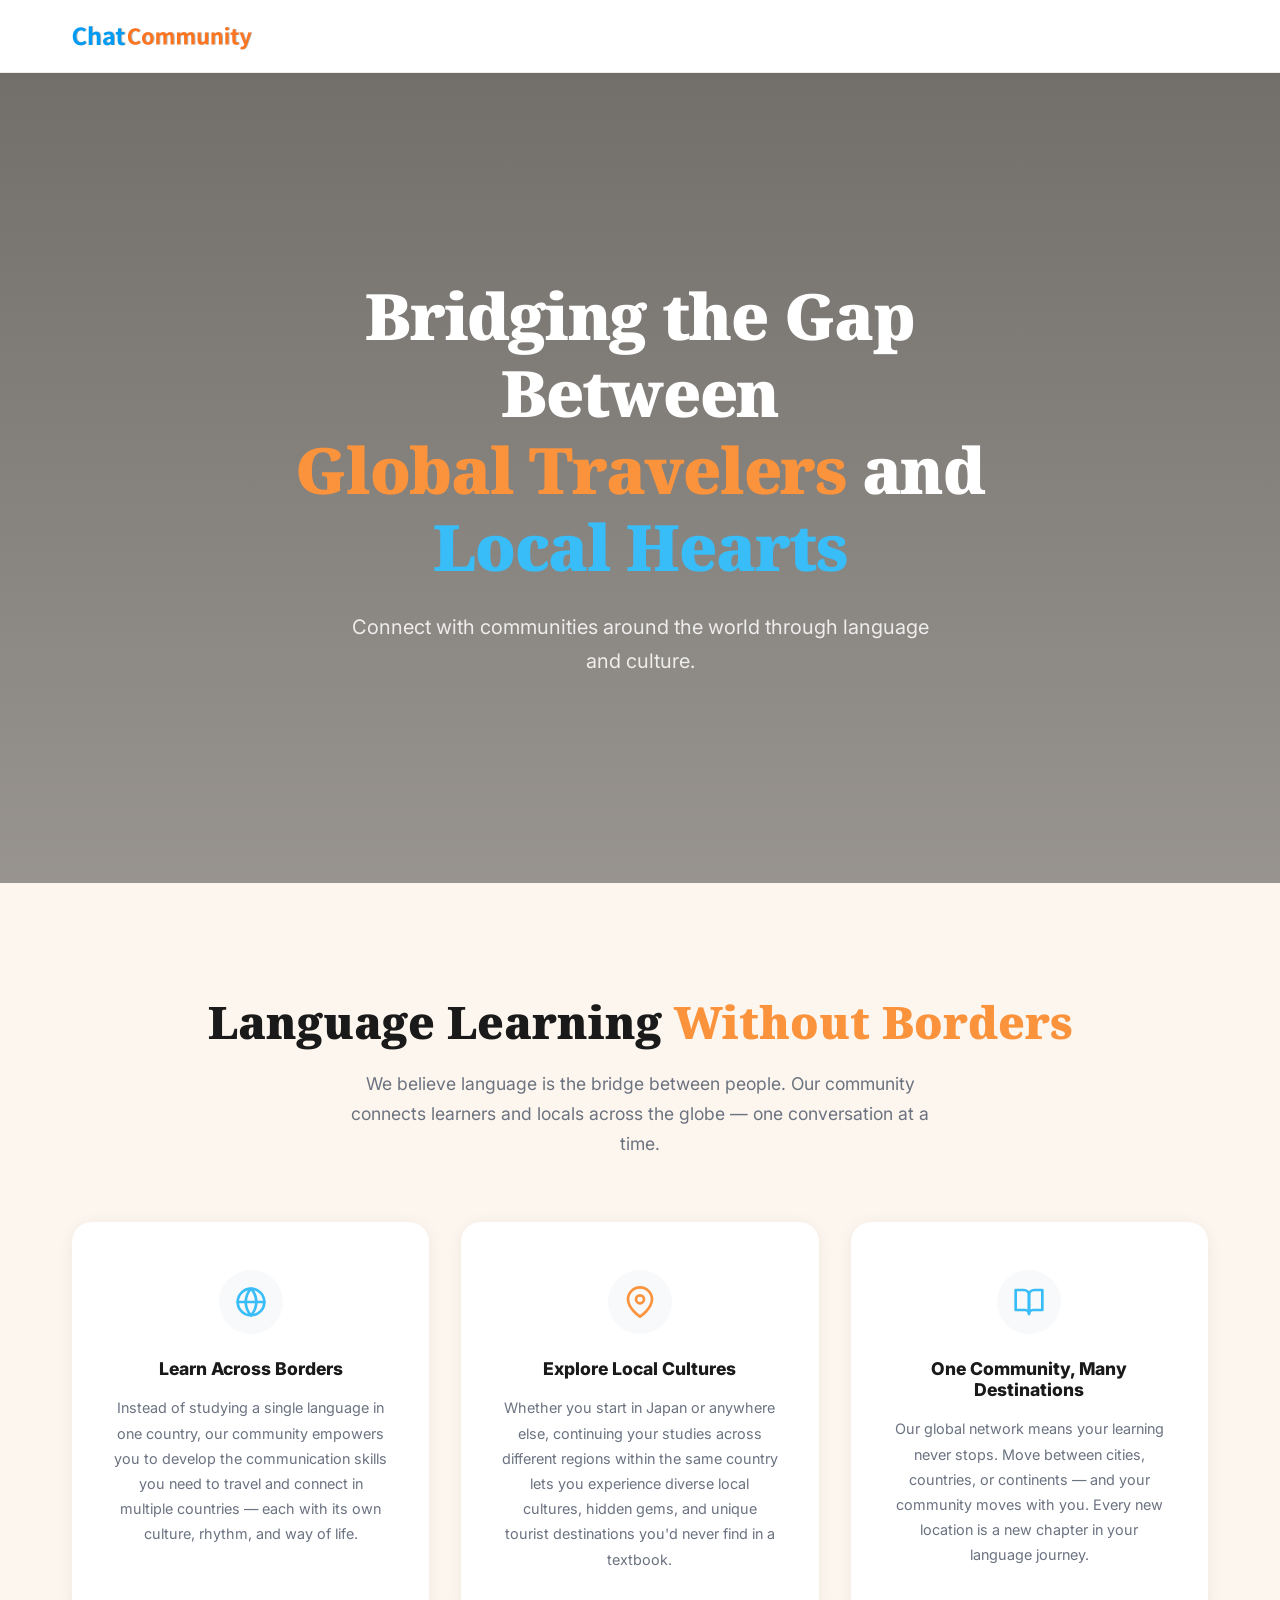
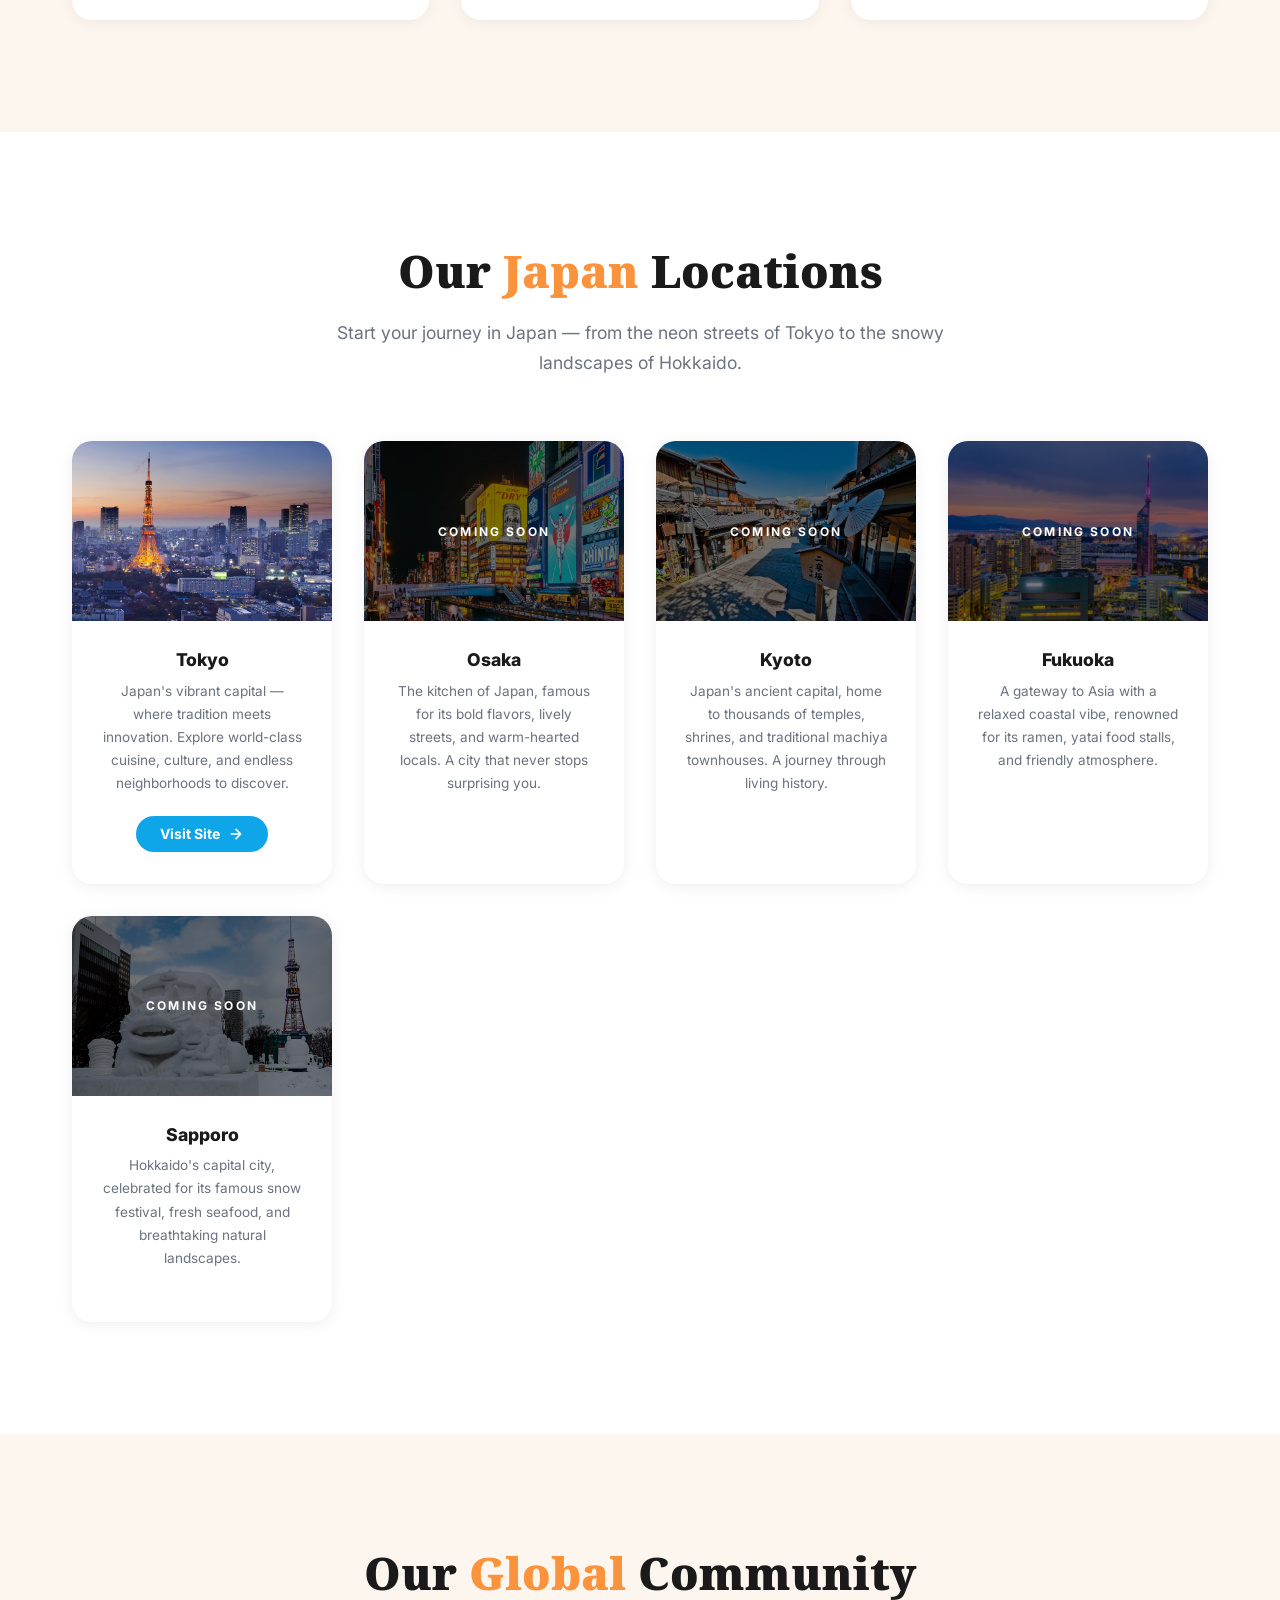
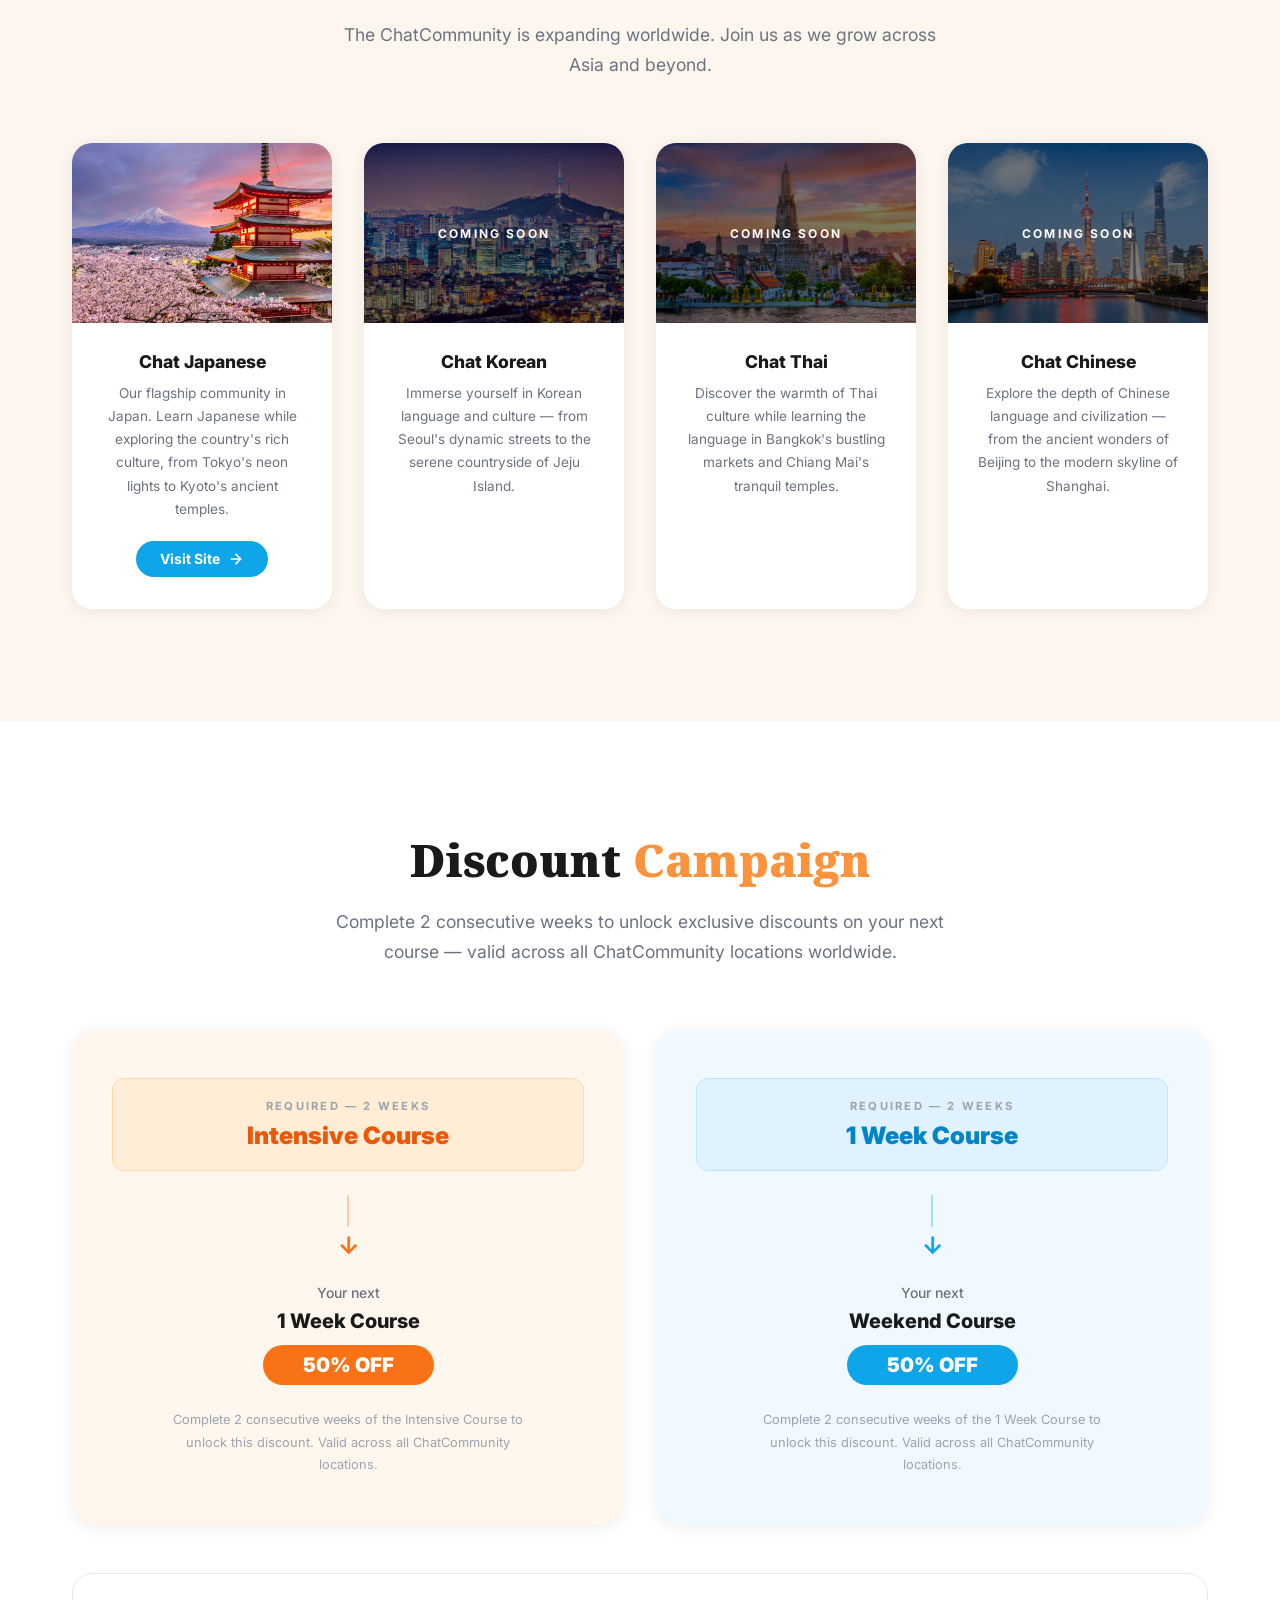
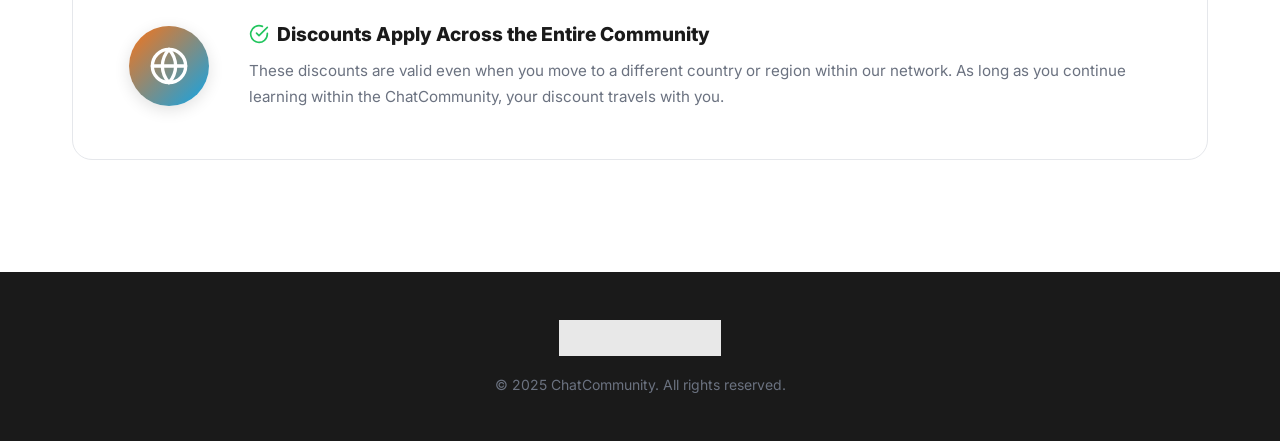
==== commit 8be60ff2: "Replace external images with local files" ====
--- a/community/index.html
+++ b/community/index.html
@@ -409,7 +409,7 @@
   <!-- ===== HEADER ===== -->
   <header class="site-header">
     <div class="container">
-      <img src="https://d2xsxph8kpxj0f.cloudfront.net/310519663470492773/YNpCpVMGr64VaJNkX2FnCT/logo_e5ce79c4.png" alt="ChatCommunity" />
+      <img src="logo.png" alt="ChatCommunity" />
     </div>
   </header>
 
@@ -470,7 +470,7 @@
         <!-- Tokyo -->
         <div class="branch-card">
           <div class="branch-img-wrap">
-            <img src="https://d2xsxph8kpxj0f.cloudfront.net/310519663470492773/YNpCpVMGr64VaJNkX2FnCT/tokyo_dcd4ce3d.jpg" alt="Tokyo" loading="lazy" />
+            <img src="tokyo.jpg" alt="Tokyo" loading="lazy" />
           </div>
           <div class="branch-body">
             <h3>Tokyo</h3>
@@ -485,7 +485,7 @@
         <!-- Osaka -->
         <div class="branch-card">
           <div class="branch-img-wrap">
-            <img src="https://d2xsxph8kpxj0f.cloudfront.net/310519663470492773/YNpCpVMGr64VaJNkX2FnCT/osaka_e29a64be.jpg" alt="Osaka" loading="lazy" />
+            <img src="osaka.jpg" alt="Osaka" loading="lazy" />
             <div class="coming-soon-overlay"><span>Coming Soon</span></div>
           </div>
           <div class="branch-body">
@@ -497,7 +497,7 @@
         <!-- Kyoto -->
         <div class="branch-card">
           <div class="branch-img-wrap">
-            <img src="https://d2xsxph8kpxj0f.cloudfront.net/310519663470492773/YNpCpVMGr64VaJNkX2FnCT/kyoto_409564e3.jpg" alt="Kyoto" loading="lazy" />
+            <img src="kyoto.jpg" alt="Kyoto" loading="lazy" />
             <div class="coming-soon-overlay"><span>Coming Soon</span></div>
           </div>
           <div class="branch-body">
@@ -509,7 +509,7 @@
         <!-- Fukuoka -->
         <div class="branch-card">
           <div class="branch-img-wrap">
-            <img src="https://d2xsxph8kpxj0f.cloudfront.net/310519663470492773/YNpCpVMGr64VaJNkX2FnCT/fukuoka_edcff02b.jpg" alt="Fukuoka" loading="lazy" />
+            <img src="fukuoka.jpg" alt="Fukuoka" loading="lazy" />
             <div class="coming-soon-overlay"><span>Coming Soon</span></div>
           </div>
           <div class="branch-body">
@@ -521,7 +521,7 @@
         <!-- Sapporo -->
         <div class="branch-card">
           <div class="branch-img-wrap">
-            <img src="https://d2xsxph8kpxj0f.cloudfront.net/310519663470492773/YNpCpVMGr64VaJNkX2FnCT/sapporo_d4b2ec0a.jpg" alt="Sapporo" loading="lazy" />
+            <img src="sapporo.jpg" alt="Sapporo" loading="lazy" />
             <div class="coming-soon-overlay"><span>Coming Soon</span></div>
           </div>
           <div class="branch-body">
@@ -546,7 +546,7 @@
         <!-- Chat Japanese -->
         <div class="branch-card">
           <div class="branch-img-wrap">
-            <img src="https://d2xsxph8kpxj0f.cloudfront.net/310519663470492773/YNpCpVMGr64VaJNkX2FnCT/chat-japanese_8836f977.jpg" alt="Chat Japanese" loading="lazy" />
+            <img src="chat-japanese.jpg" alt="Chat Japanese" loading="lazy" />
           </div>
           <div class="branch-body">
             <h3>Chat Japanese</h3>
@@ -561,7 +561,7 @@
         <!-- Chat Korean -->
         <div class="branch-card">
           <div class="branch-img-wrap">
-            <img src="https://d2xsxph8kpxj0f.cloudfront.net/310519663470492773/YNpCpVMGr64VaJNkX2FnCT/korea_2cbe5fc5.jpg" alt="Chat Korean" loading="lazy" />
+            <img src="korea.jpg" alt="Chat Korean" loading="lazy" />
             <div class="coming-soon-overlay"><span>Coming Soon</span></div>
           </div>
           <div class="branch-body">
@@ -573,7 +573,7 @@
         <!-- Chat Thai -->
         <div class="branch-card">
           <div class="branch-img-wrap">
-            <img src="https://d2xsxph8kpxj0f.cloudfront.net/310519663470492773/YNpCpVMGr64VaJNkX2FnCT/thailand_f2e6c1c5.jpg" alt="Chat Thai" loading="lazy" />
+            <img src="thailand.jpg" alt="Chat Thai" loading="lazy" />
             <div class="coming-soon-overlay"><span>Coming Soon</span></div>
           </div>
           <div class="branch-body">
@@ -585,7 +585,7 @@
         <!-- Chat Chinese -->
         <div class="branch-card">
           <div class="branch-img-wrap">
-            <img src="https://d2xsxph8kpxj0f.cloudfront.net/310519663470492773/YNpCpVMGr64VaJNkX2FnCT/china_3f2a8b4e.jpg" alt="Chat Chinese" loading="lazy" />
+            <img src="china.jpg" alt="Chat Chinese" loading="lazy" />
             <div class="coming-soon-overlay"><span>Coming Soon</span></div>
           </div>
           <div class="branch-body">
@@ -664,7 +664,7 @@
   <!-- ===== FOOTER ===== -->
   <footer class="site-footer">
     <div class="container">
-      <img src="https://d2xsxph8kpxj0f.cloudfront.net/310519663470492773/YNpCpVMGr64VaJNkX2FnCT/logo_e5ce79c4.png" alt="ChatCommunity" />
+      <img src="logo.png" alt="ChatCommunity" />
       <p>© 2025 ChatCommunity. All rights reserved.</p>
     </div>
   </footer>
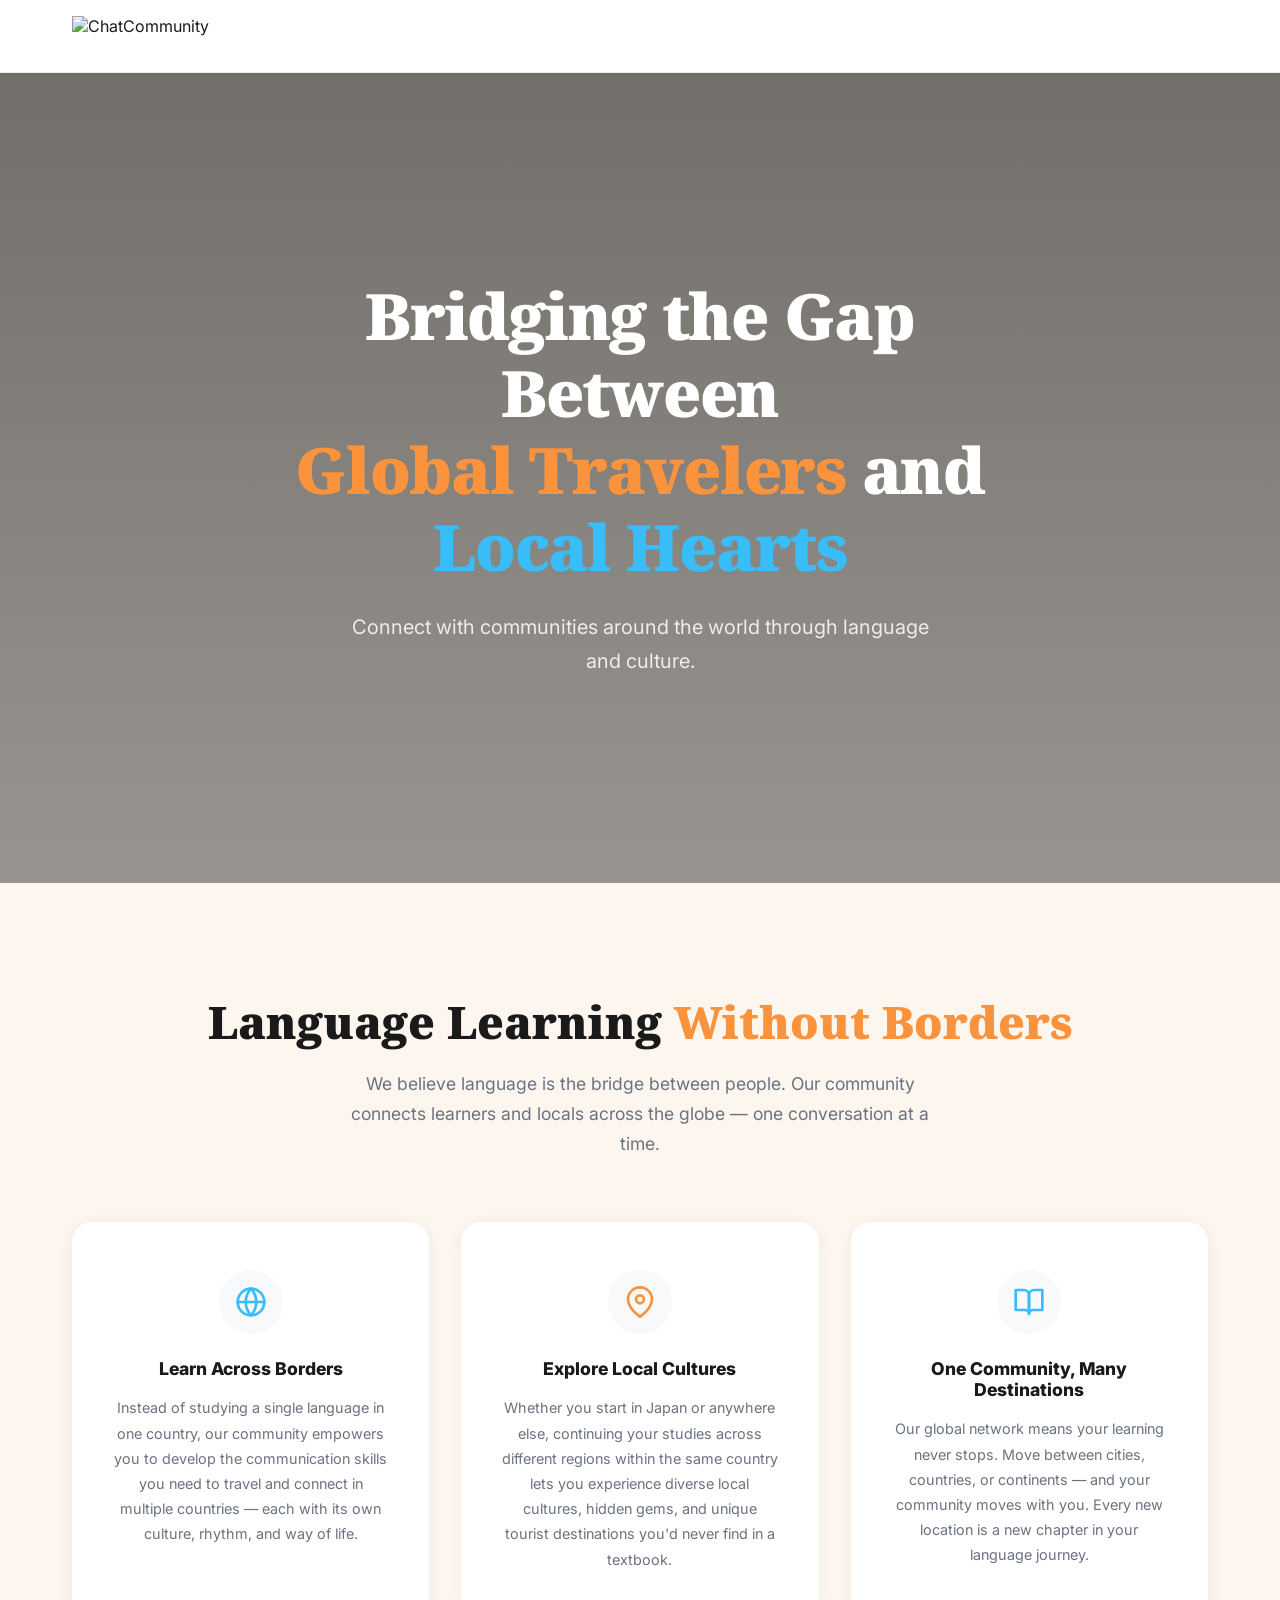
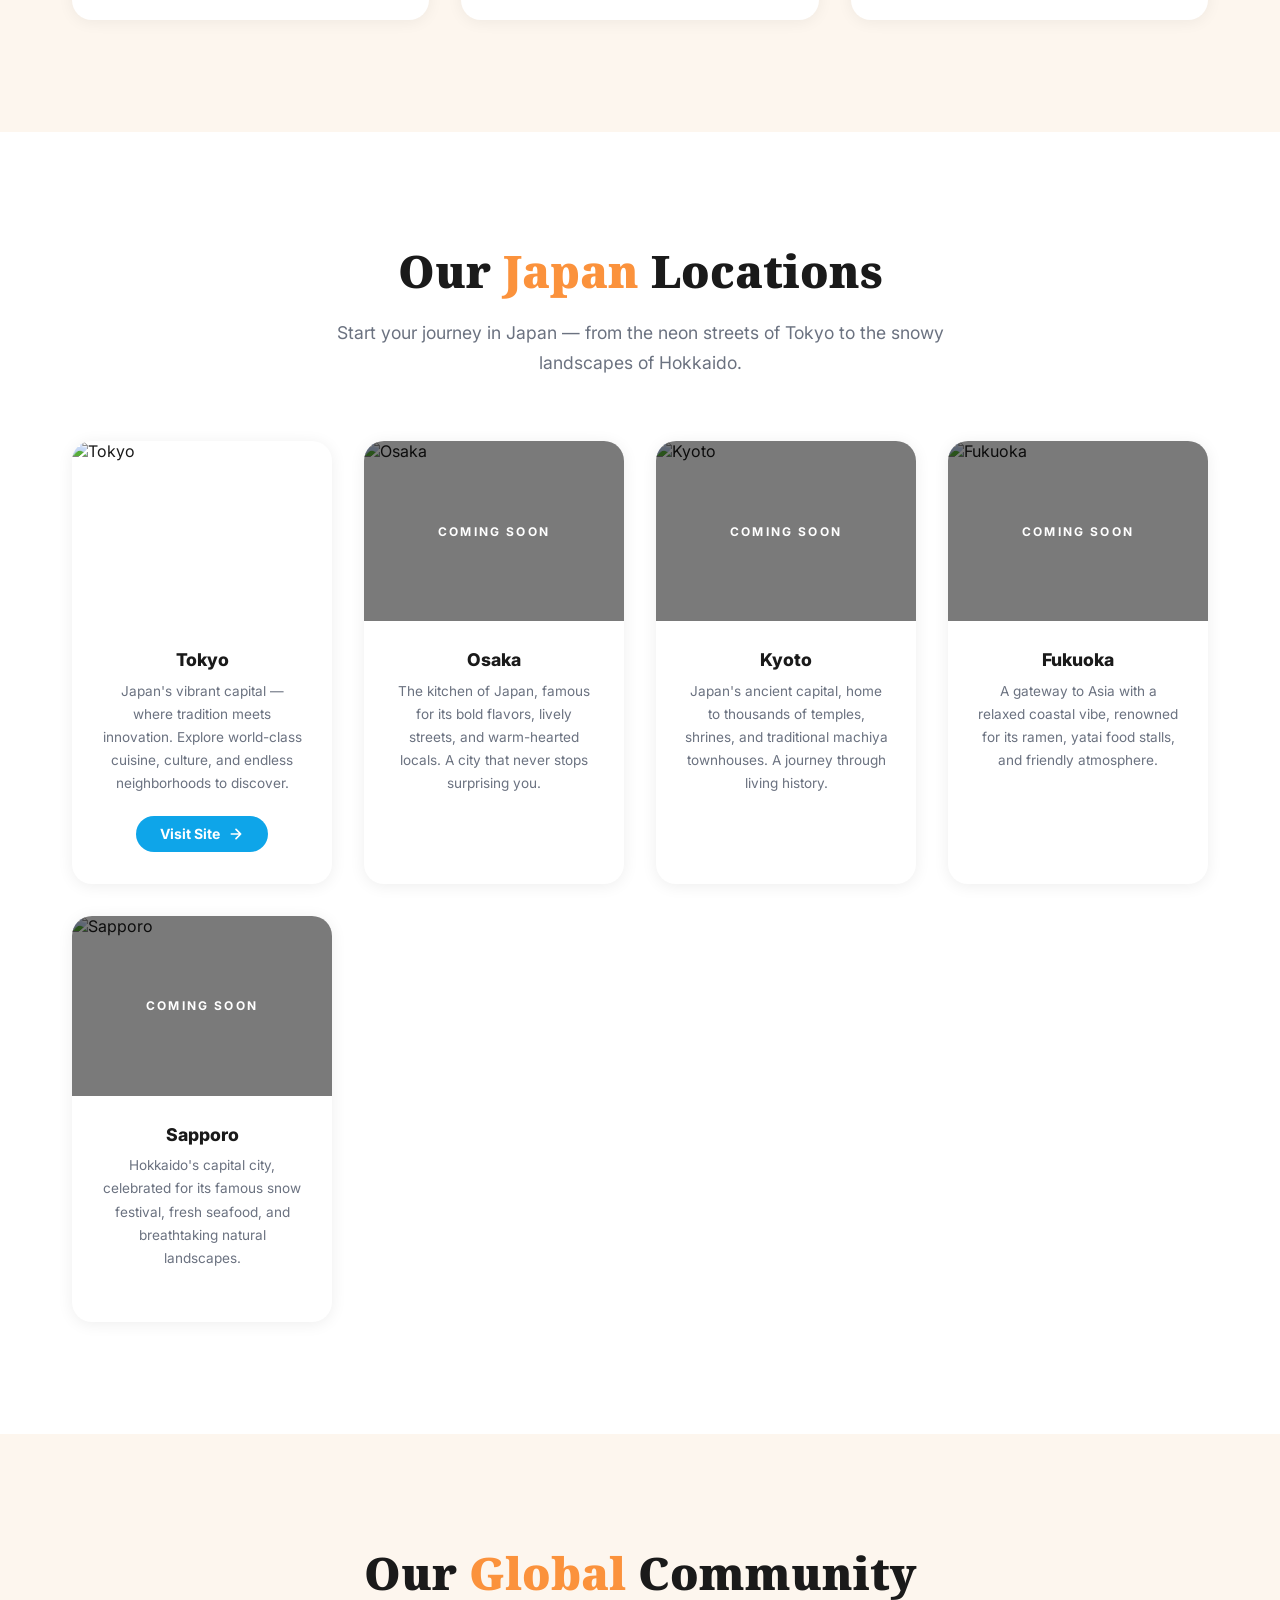
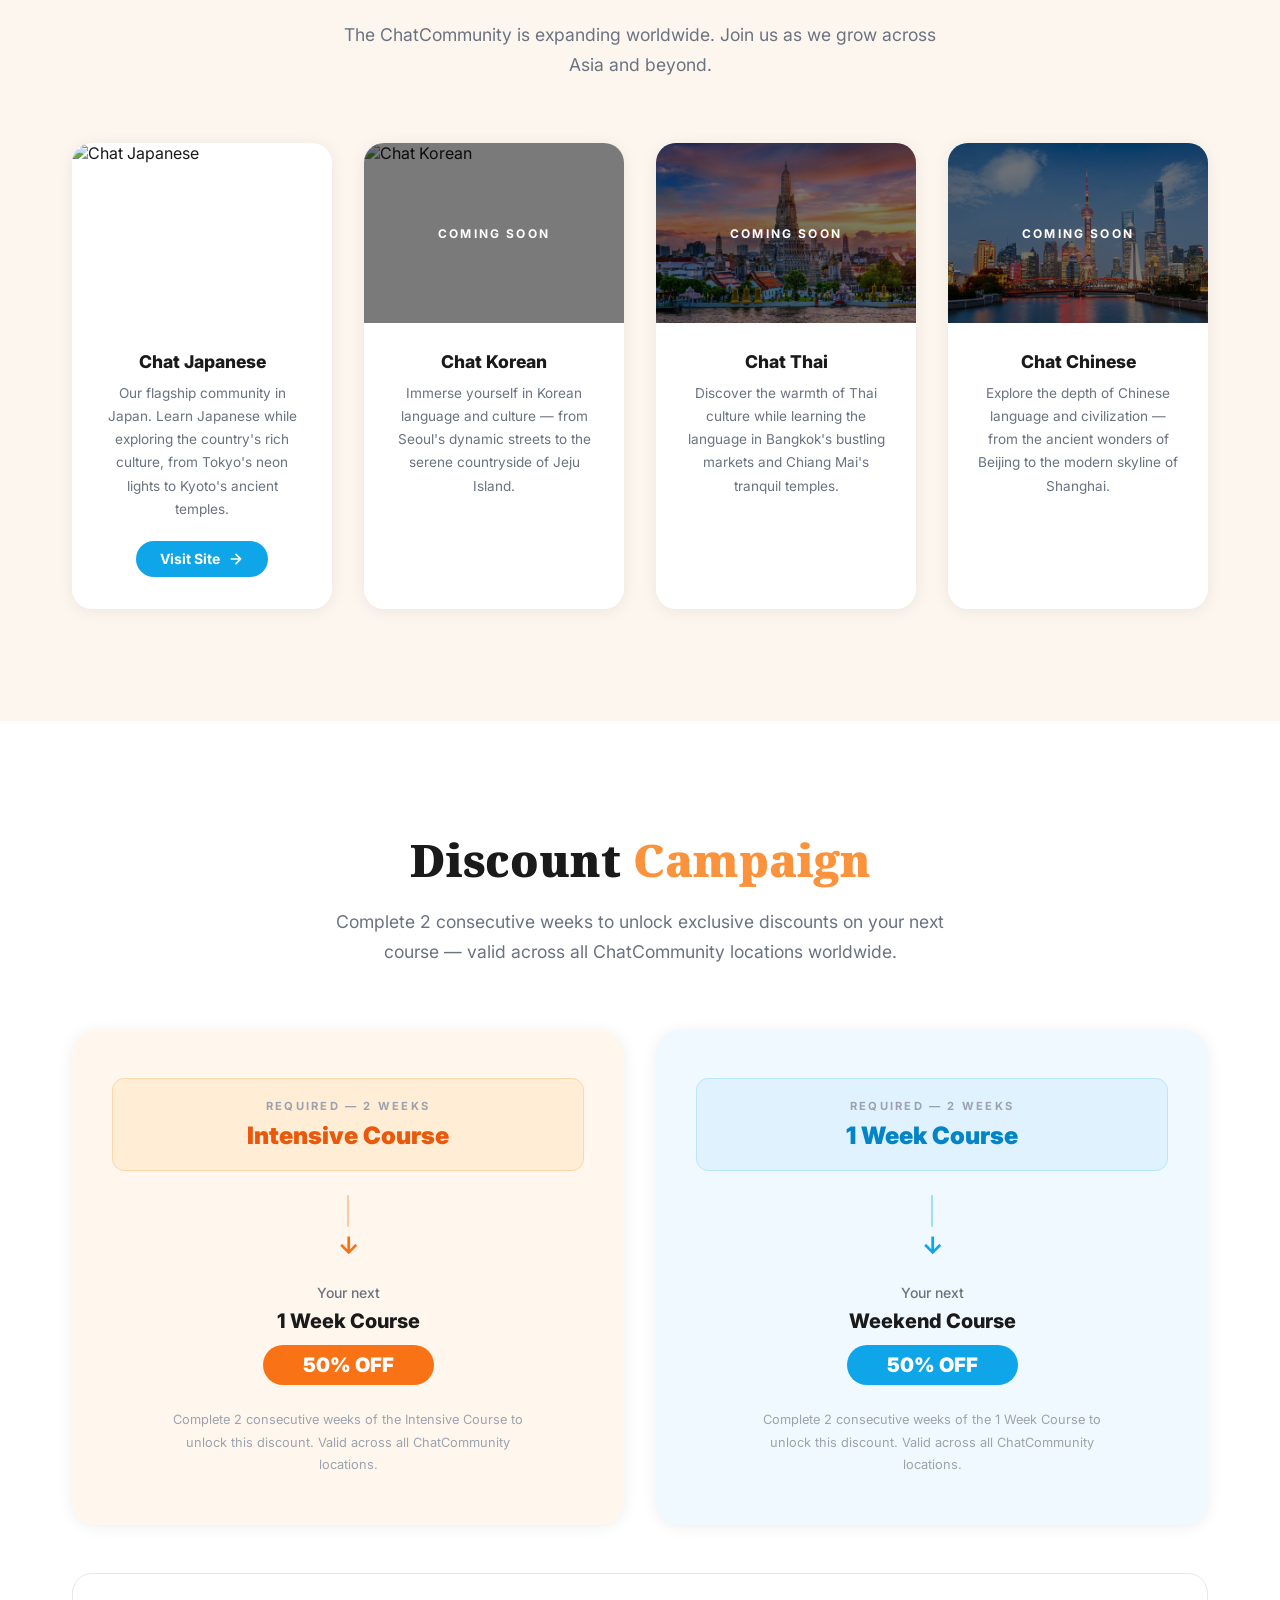
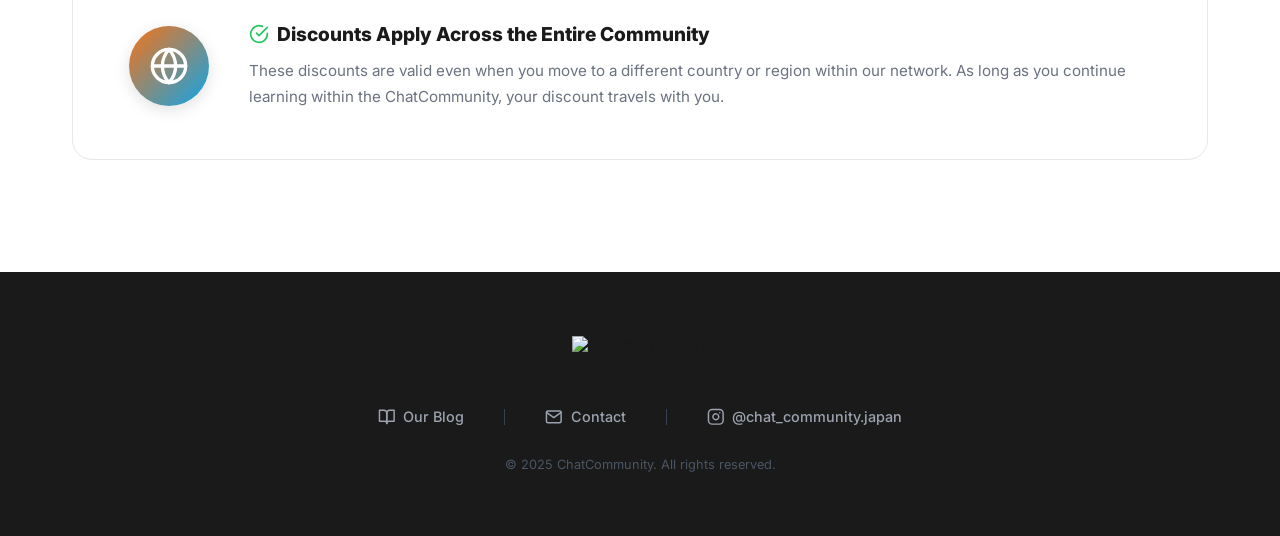
==== commit 291ba63d: "Update index.html" ====
--- a/community/index.html
+++ b/community/index.html
@@ -5,6 +5,7 @@
   <meta name="viewport" content="width=device-width, initial-scale=1.0" />
   <title>ChatCommunity | Bridging Global Travelers and Local Hearts</title>
   <meta name="description" content="ChatCommunity connects language learners across borders. Learn in Japan, Korea, Thailand, China and more — one community, many destinations." />
+  <link rel="icon" type="image/png" href="https://d2xsxph8kpxj0f.cloudfront.net/310519663470492773/YNpCpVMGr64VaJNkX2FnCT/logo_e5ce79c4.png" />
   <link rel="preconnect" href="https://fonts.googleapis.com" />
   <link rel="preconnect" href="https://fonts.gstatic.com" crossorigin />
   <link href="https://fonts.googleapis.com/css2?family=Noto+Serif:ital,wght@0,400;0,700;0,900;1,400;1,700&family=Inter:wght@400;500;600;700;800;900&display=swap" rel="stylesheet" />
@@ -377,23 +378,45 @@
     /* ===== FOOTER ===== */
     .site-footer {
       background-color: #1a1a1a;
-      padding: 3rem 0;
+      padding: 4rem 0;
     }
     .site-footer .container {
       display: flex;
       flex-direction: column;
       align-items: center;
-      gap: 1.25rem;
+      gap: 2rem;
     }
     .site-footer img {
-      height: 2.25rem;
+      height: 2.5rem;
       width: auto;
-      filter: brightness(0) invert(1);
-      opacity: 0.9;
-    }
-    .site-footer p {
-      color: #6b7280;
-      font-size: 0.875rem;
+    }
+    .footer-links {
+      display: flex;
+      align-items: center;
+      gap: 2.5rem;
+      flex-wrap: wrap;
+      justify-content: center;
+    }
+    .footer-link {
+      display: inline-flex;
+      align-items: center;
+      gap: 0.5rem;
+      color: #9ca3af;
+      font-size: 0.9rem;
+      font-weight: 500;
+      transition: color 0.2s;
+      text-decoration: none;
+    }
+    .footer-link:hover { color: #ffffff; }
+    .footer-link svg { width: 1.1rem; height: 1.1rem; flex-shrink: 0; }
+    .footer-divider {
+      width: 1px;
+      height: 1rem;
+      background-color: #374151;
+    }
+    .site-footer .copyright {
+      color: #4b5563;
+      font-size: 0.8rem;
     }
 
     /* ===== RESPONSIVE ===== */
@@ -409,7 +432,7 @@
   <!-- ===== HEADER ===== -->
   <header class="site-header">
     <div class="container">
-      <img src="logo.png" alt="ChatCommunity" />
+      <img src="https://d2xsxph8kpxj0f.cloudfront.net/310519663470492773/YNpCpVMGr64VaJNkX2FnCT/logo_e5ce79c4.png" alt="ChatCommunity" />
     </div>
   </header>
 
@@ -470,7 +493,7 @@
         <!-- Tokyo -->
         <div class="branch-card">
           <div class="branch-img-wrap">
-            <img src="tokyo.jpg" alt="Tokyo" loading="lazy" />
+            <img src="https://d2xsxph8kpxj0f.cloudfront.net/310519663470492773/YNpCpVMGr64VaJNkX2FnCT/tokyo_dcd4ce3d.jpg" alt="Tokyo" loading="lazy" />
           </div>
           <div class="branch-body">
             <h3>Tokyo</h3>
@@ -485,7 +508,7 @@
         <!-- Osaka -->
         <div class="branch-card">
           <div class="branch-img-wrap">
-            <img src="osaka.jpg" alt="Osaka" loading="lazy" />
+            <img src="https://d2xsxph8kpxj0f.cloudfront.net/310519663470492773/YNpCpVMGr64VaJNkX2FnCT/osaka_e29a64be.jpg" alt="Osaka" loading="lazy" />
             <div class="coming-soon-overlay"><span>Coming Soon</span></div>
           </div>
           <div class="branch-body">
@@ -497,7 +520,7 @@
         <!-- Kyoto -->
         <div class="branch-card">
           <div class="branch-img-wrap">
-            <img src="kyoto.jpg" alt="Kyoto" loading="lazy" />
+            <img src="https://d2xsxph8kpxj0f.cloudfront.net/310519663470492773/YNpCpVMGr64VaJNkX2FnCT/kyoto_409564e3.jpg" alt="Kyoto" loading="lazy" />
             <div class="coming-soon-overlay"><span>Coming Soon</span></div>
           </div>
           <div class="branch-body">
@@ -509,7 +532,7 @@
         <!-- Fukuoka -->
         <div class="branch-card">
           <div class="branch-img-wrap">
-            <img src="fukuoka.jpg" alt="Fukuoka" loading="lazy" />
+            <img src="https://d2xsxph8kpxj0f.cloudfront.net/310519663470492773/YNpCpVMGr64VaJNkX2FnCT/fukuoka_edcff02b.jpg" alt="Fukuoka" loading="lazy" />
             <div class="coming-soon-overlay"><span>Coming Soon</span></div>
           </div>
           <div class="branch-body">
@@ -521,7 +544,7 @@
         <!-- Sapporo -->
         <div class="branch-card">
           <div class="branch-img-wrap">
-            <img src="sapporo.jpg" alt="Sapporo" loading="lazy" />
+            <img src="https://d2xsxph8kpxj0f.cloudfront.net/310519663470492773/YNpCpVMGr64VaJNkX2FnCT/sapporo_d4b2ec0a.jpg" alt="Sapporo" loading="lazy" />
             <div class="coming-soon-overlay"><span>Coming Soon</span></div>
           </div>
           <div class="branch-body">
@@ -546,7 +569,7 @@
         <!-- Chat Japanese -->
         <div class="branch-card">
           <div class="branch-img-wrap">
-            <img src="chat-japanese.jpg" alt="Chat Japanese" loading="lazy" />
+            <img src="https://d2xsxph8kpxj0f.cloudfront.net/310519663470492773/YNpCpVMGr64VaJNkX2FnCT/chat-japanese_8836f977.jpg" alt="Chat Japanese" loading="lazy" />
           </div>
           <div class="branch-body">
             <h3>Chat Japanese</h3>
@@ -561,7 +584,7 @@
         <!-- Chat Korean -->
         <div class="branch-card">
           <div class="branch-img-wrap">
-            <img src="korea.jpg" alt="Chat Korean" loading="lazy" />
+            <img src="https://d2xsxph8kpxj0f.cloudfront.net/310519663470492773/YNpCpVMGr64VaJNkX2FnCT/korea_2cbe5fc5.jpg" alt="Chat Korean" loading="lazy" />
             <div class="coming-soon-overlay"><span>Coming Soon</span></div>
           </div>
           <div class="branch-body">
@@ -664,8 +687,27 @@
   <!-- ===== FOOTER ===== -->
   <footer class="site-footer">
     <div class="container">
-      <img src="logo.png" alt="ChatCommunity" />
-      <p>© 2025 ChatCommunity. All rights reserved.</p>
+      <img src="https://d2xsxph8kpxj0f.cloudfront.net/310519663470492773/YNpCpVMGr64VaJNkX2FnCT/logo_e5ce79c4.png" alt="ChatCommunity" />
+      <nav class="footer-links">
+        <!-- Our Blog -->
+        <a href="https://www.chat-communityjapan.com/" class="footer-link" target="_blank" rel="noopener">
+          <svg viewBox="0 0 24 24" fill="none" stroke="currentColor" stroke-width="2" stroke-linecap="round" stroke-linejoin="round"><path d="M2 3h6a4 4 0 0 1 4 4v14a3 3 0 0 0-3-3H2z"/><path d="M22 3h-6a4 4 0 0 0-4 4v14a3 3 0 0 1 3-3h7z"/></svg>
+          Our Blog
+        </a>
+        <span class="footer-divider"></span>
+        <!-- Contact -->
+        <a href="mailto:chat-communityjapan@gmail.com" class="footer-link">
+          <svg viewBox="0 0 24 24" fill="none" stroke="currentColor" stroke-width="2" stroke-linecap="round" stroke-linejoin="round"><path d="M4 4h16c1.1 0 2 .9 2 2v12c0 1.1-.9 2-2 2H4c-1.1 0-2-.9-2-2V6c0-1.1.9-2 2-2z"/><polyline points="22,6 12,13 2,6"/></svg>
+          Contact
+        </a>
+        <span class="footer-divider"></span>
+        <!-- Instagram -->
+        <a href="https://www.instagram.com/chat_community.japan" class="footer-link" target="_blank" rel="noopener">
+          <svg viewBox="0 0 24 24" fill="none" stroke="currentColor" stroke-width="2" stroke-linecap="round" stroke-linejoin="round"><rect x="2" y="2" width="20" height="20" rx="5" ry="5"/><path d="M16 11.37A4 4 0 1 1 12.63 8 4 4 0 0 1 16 11.37z"/><line x1="17.5" y1="6.5" x2="17.51" y2="6.5"/></svg>
+          @chat_community.japan
+        </a>
+      </nav>
+      <p class="copyright">© 2025 ChatCommunity. All rights reserved.</p>
     </div>
   </footer>
 
